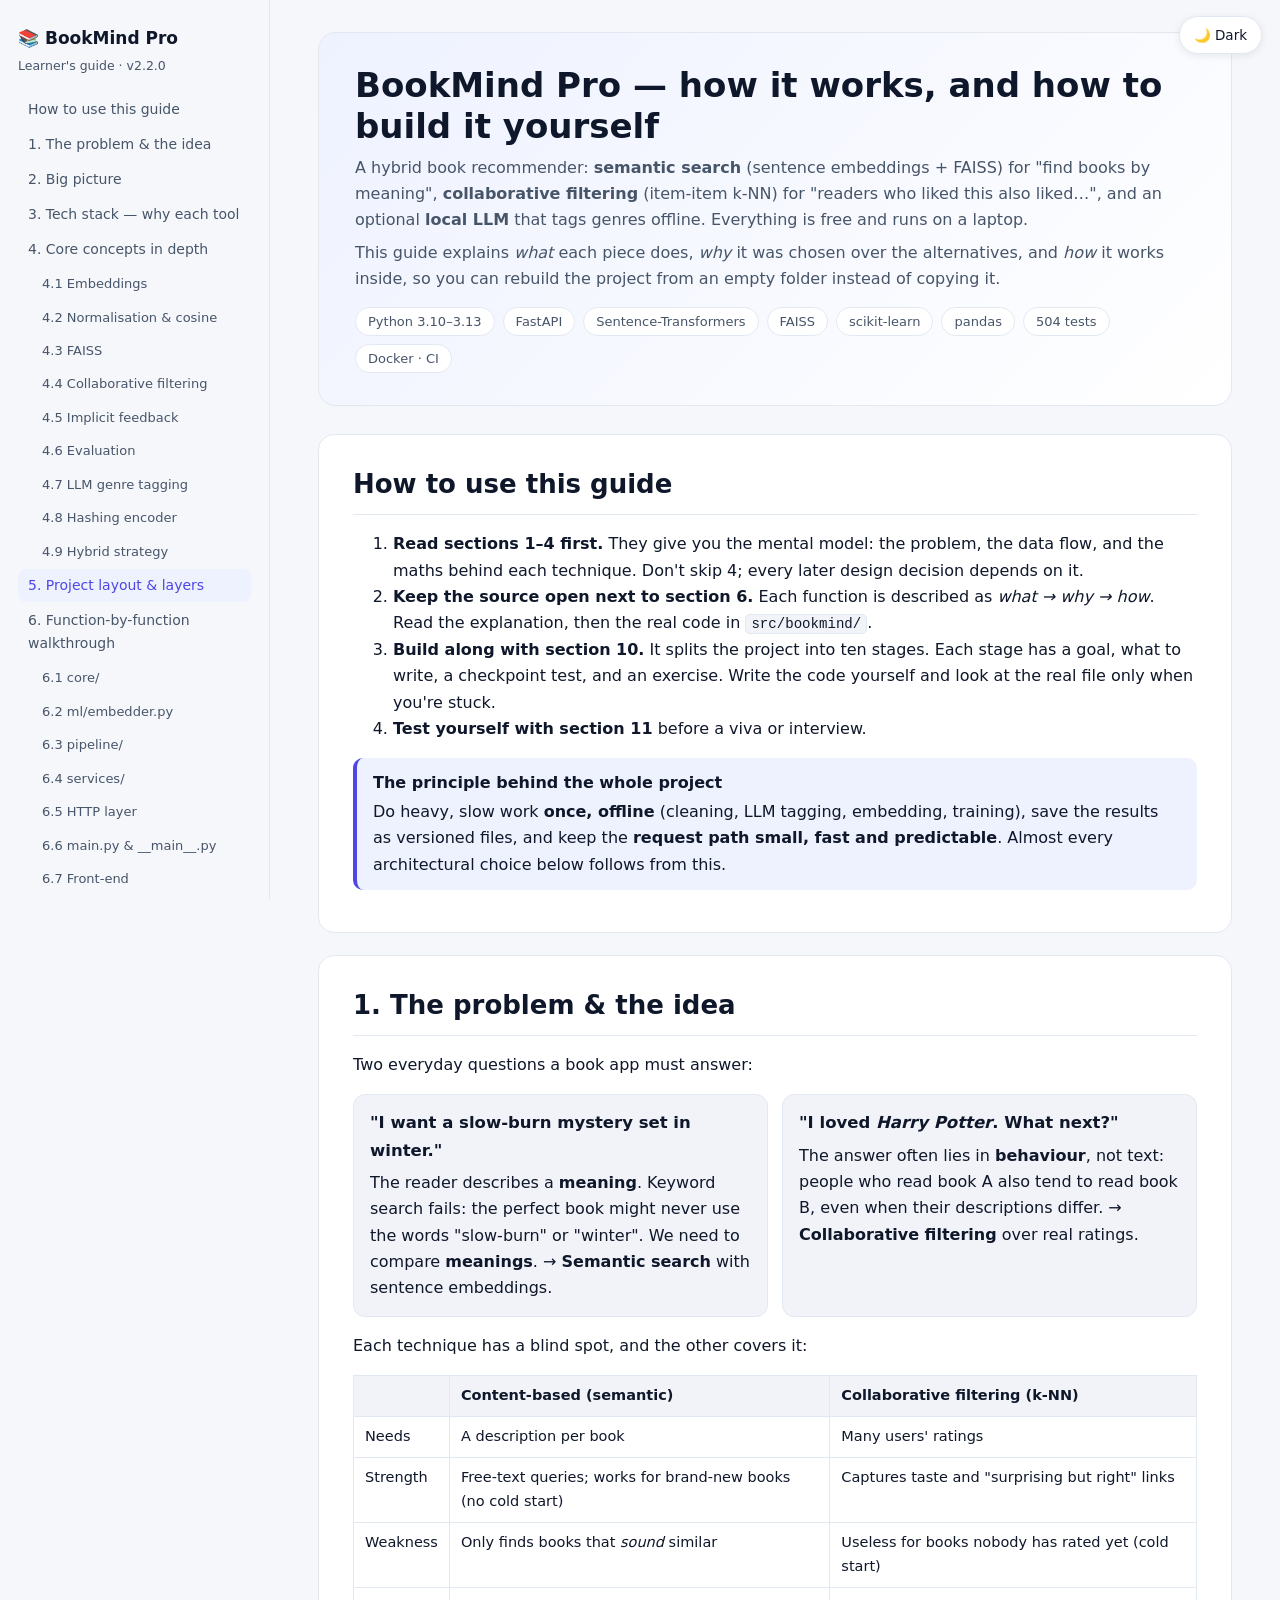
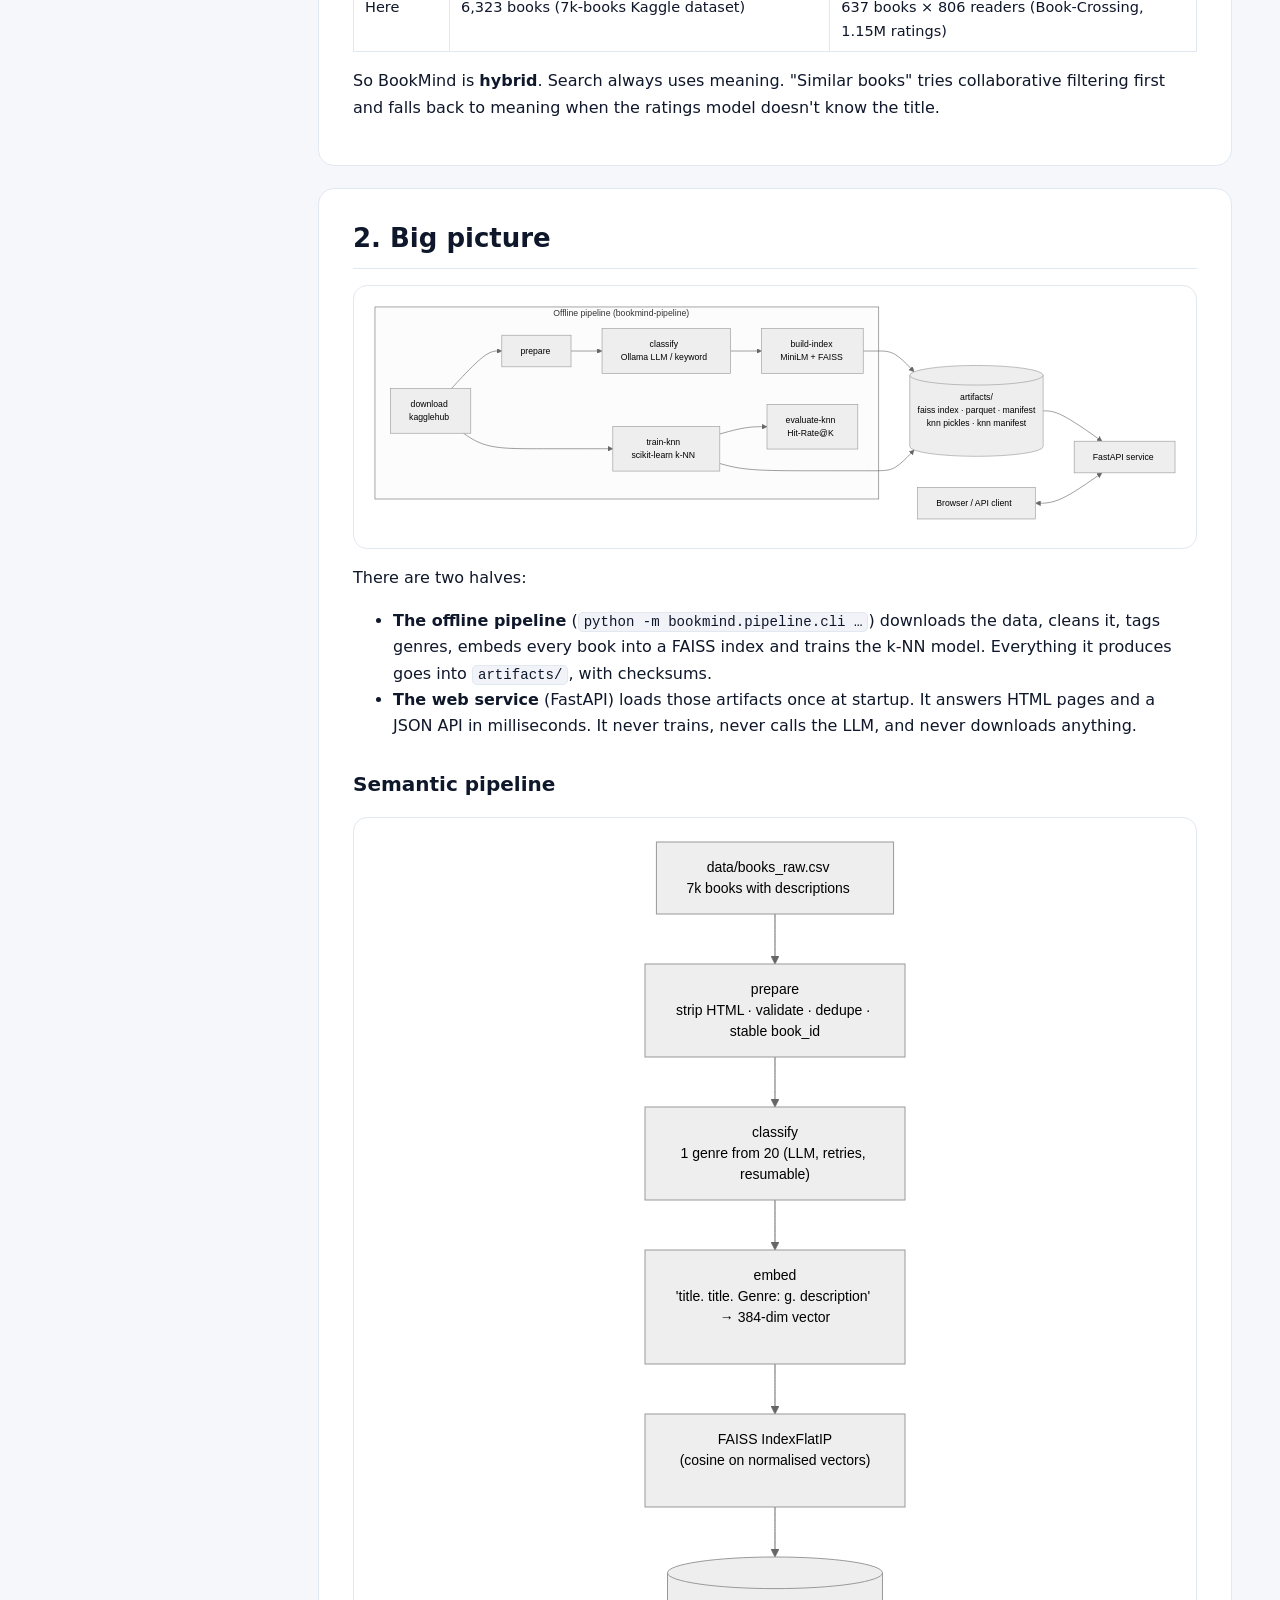
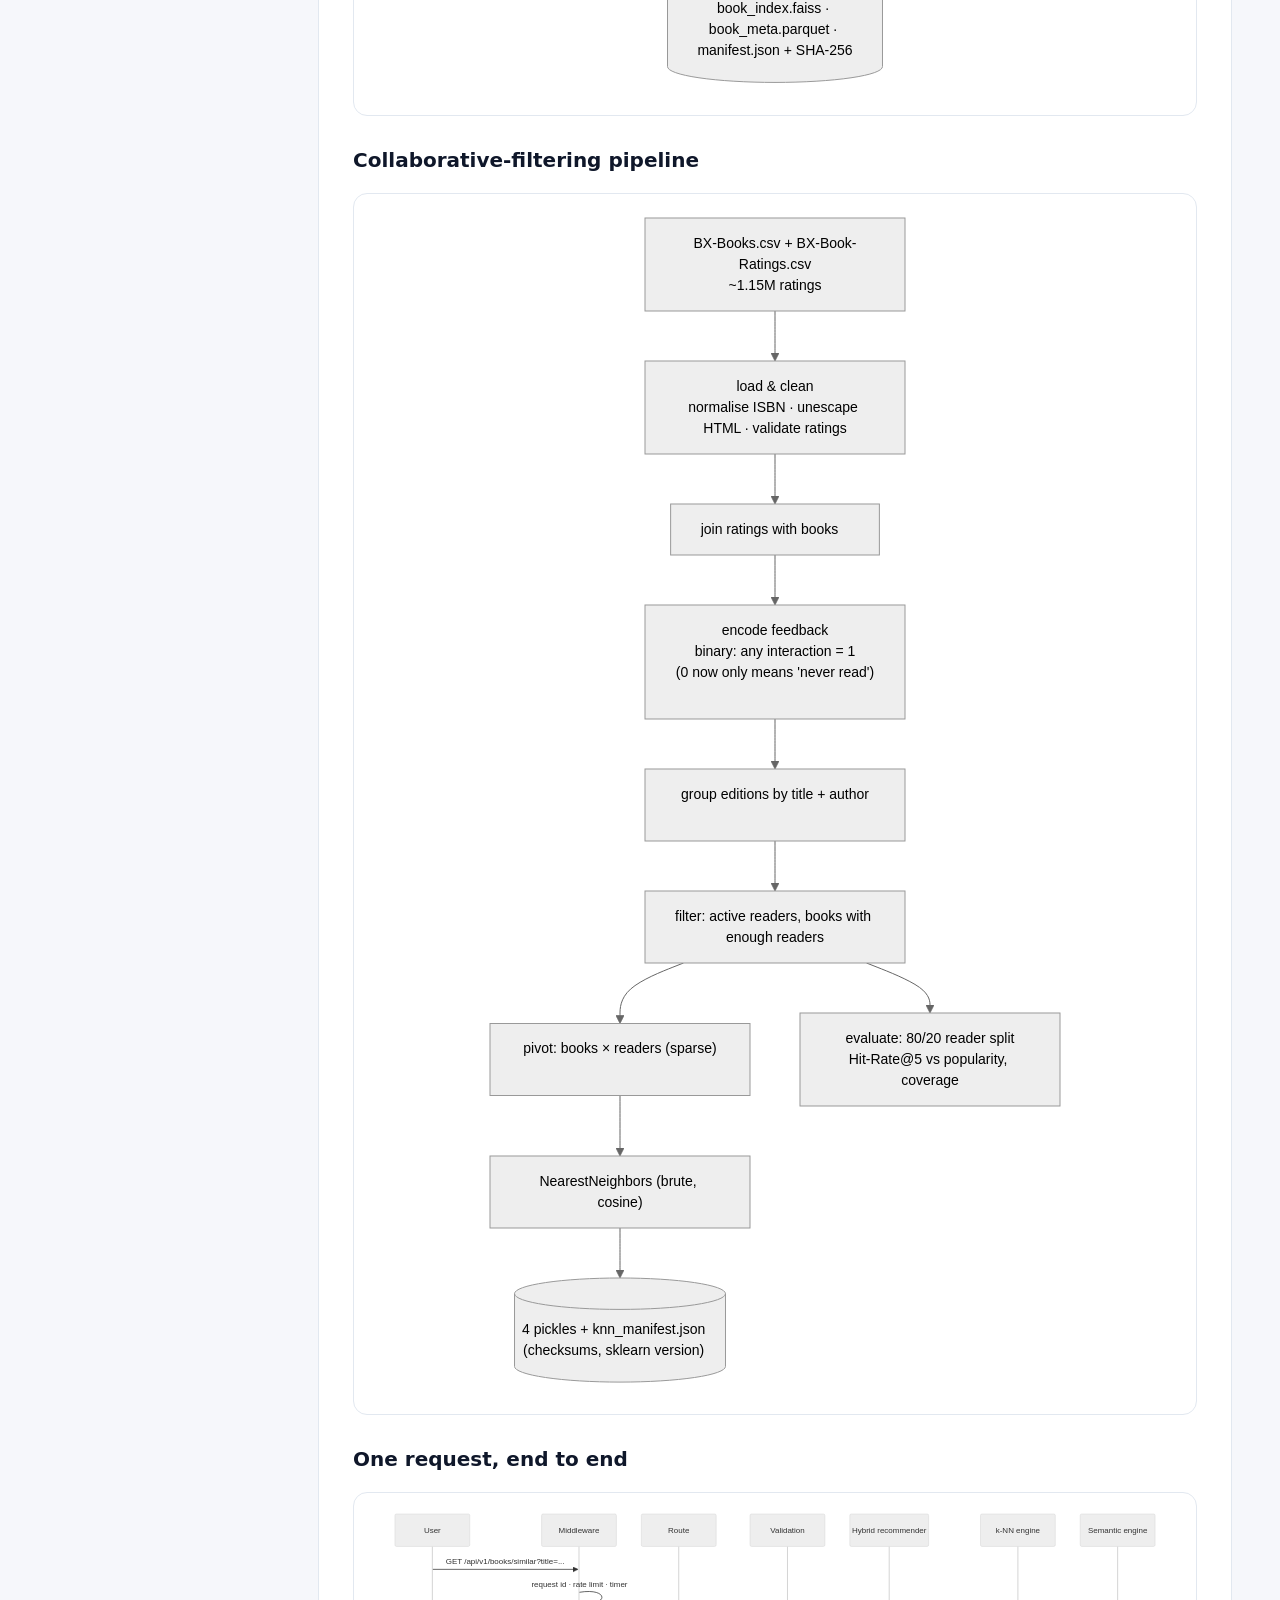
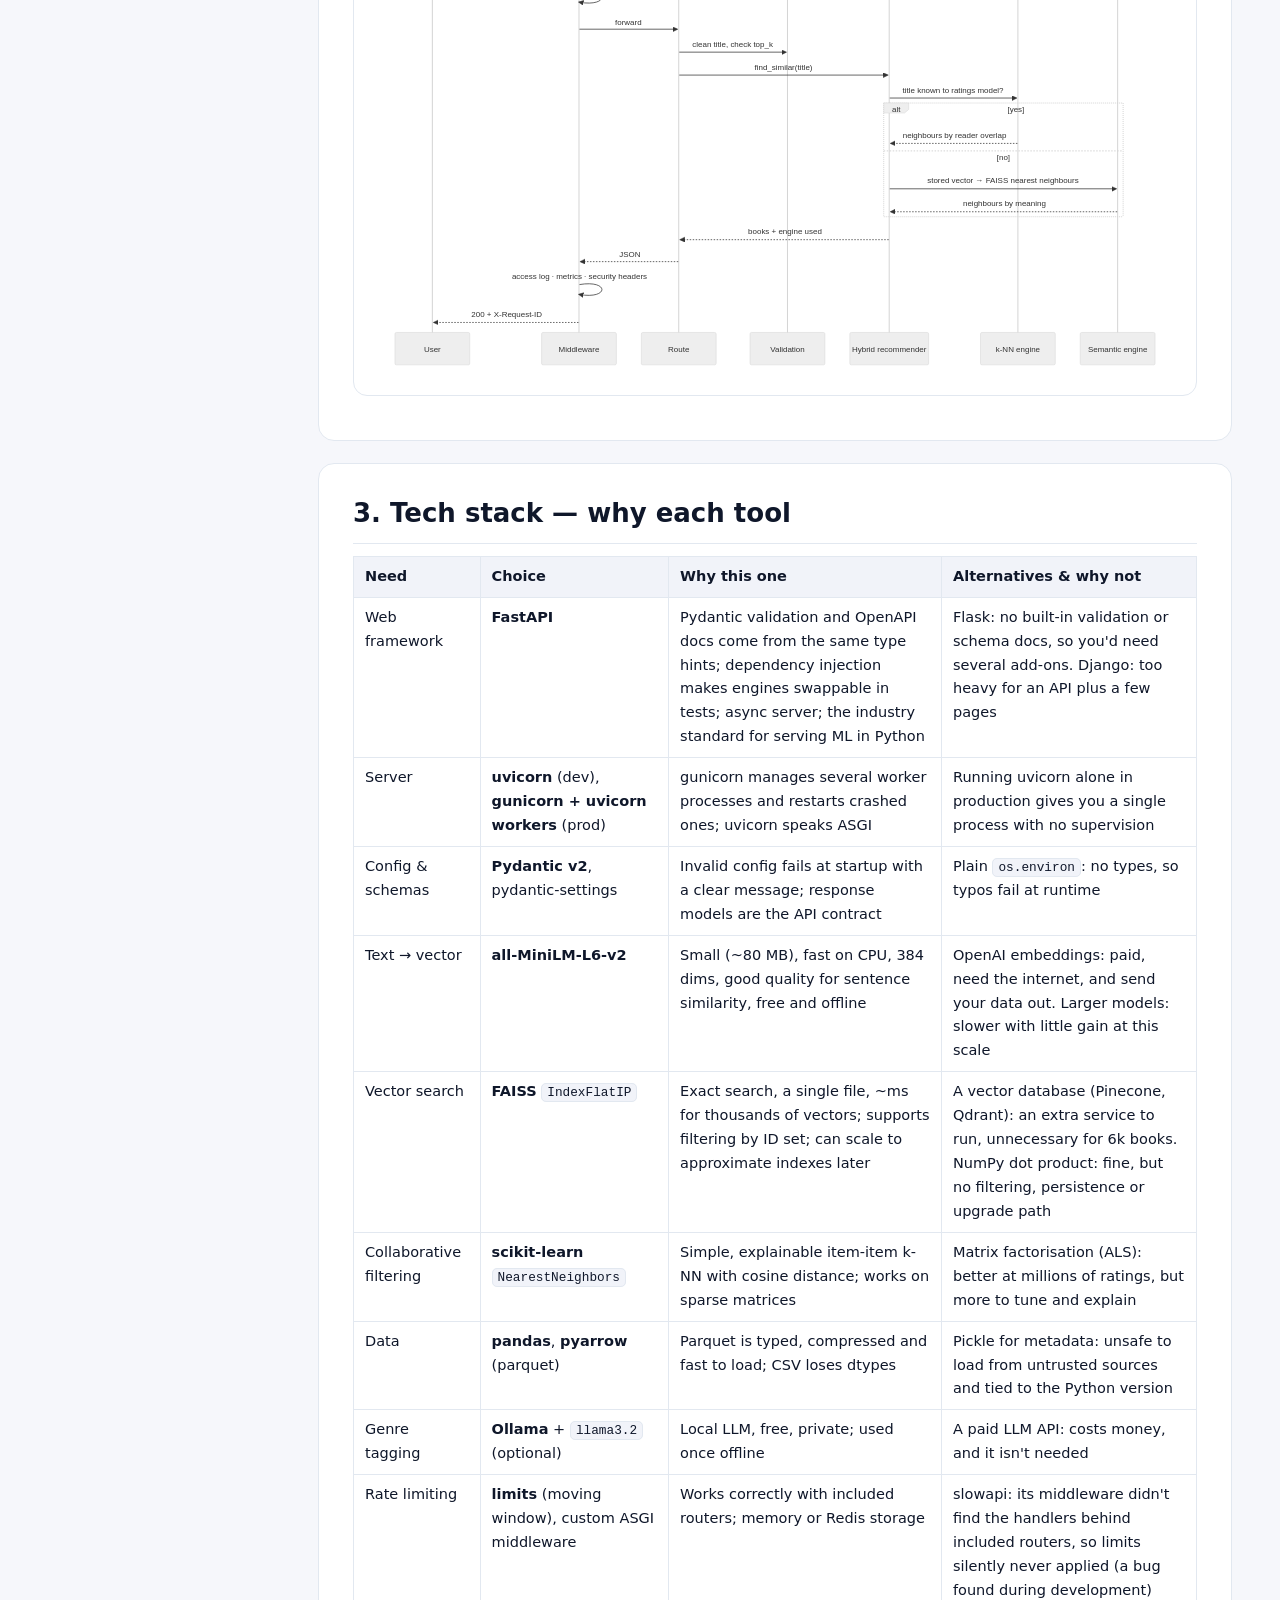
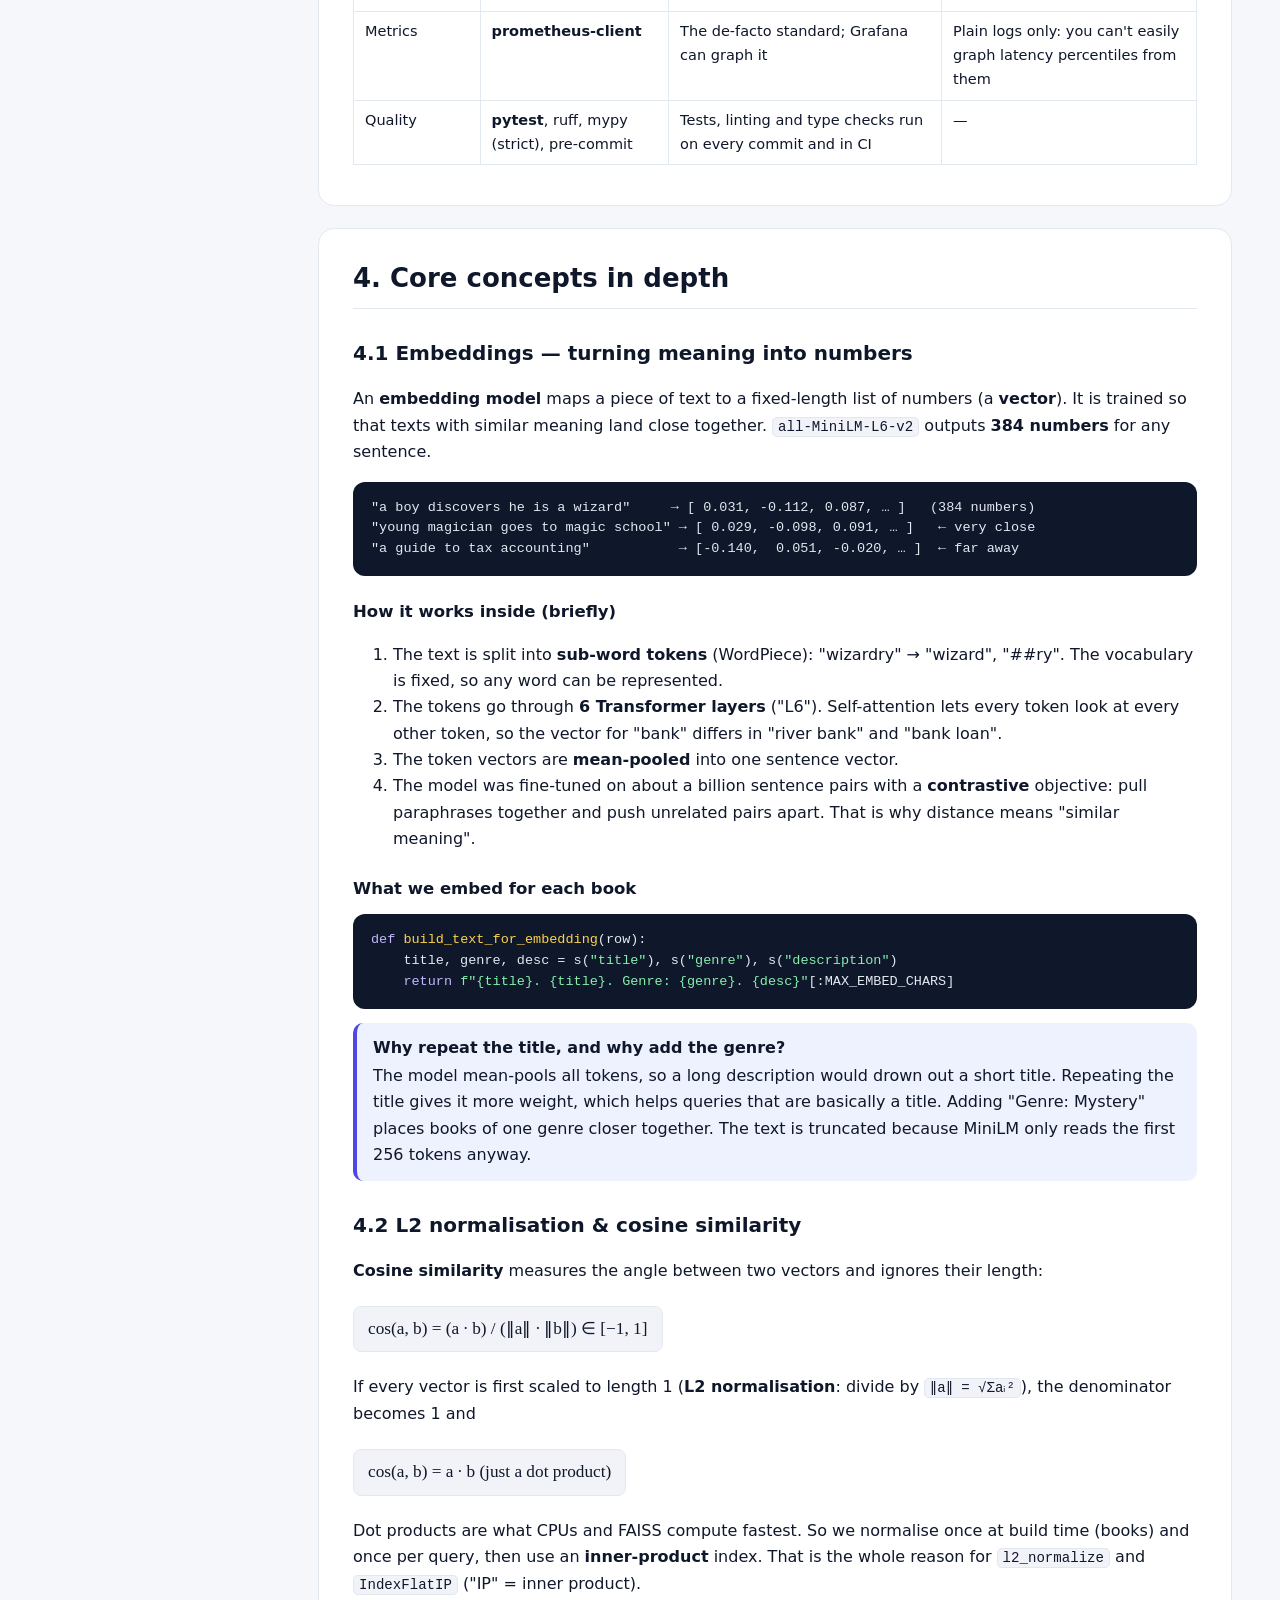
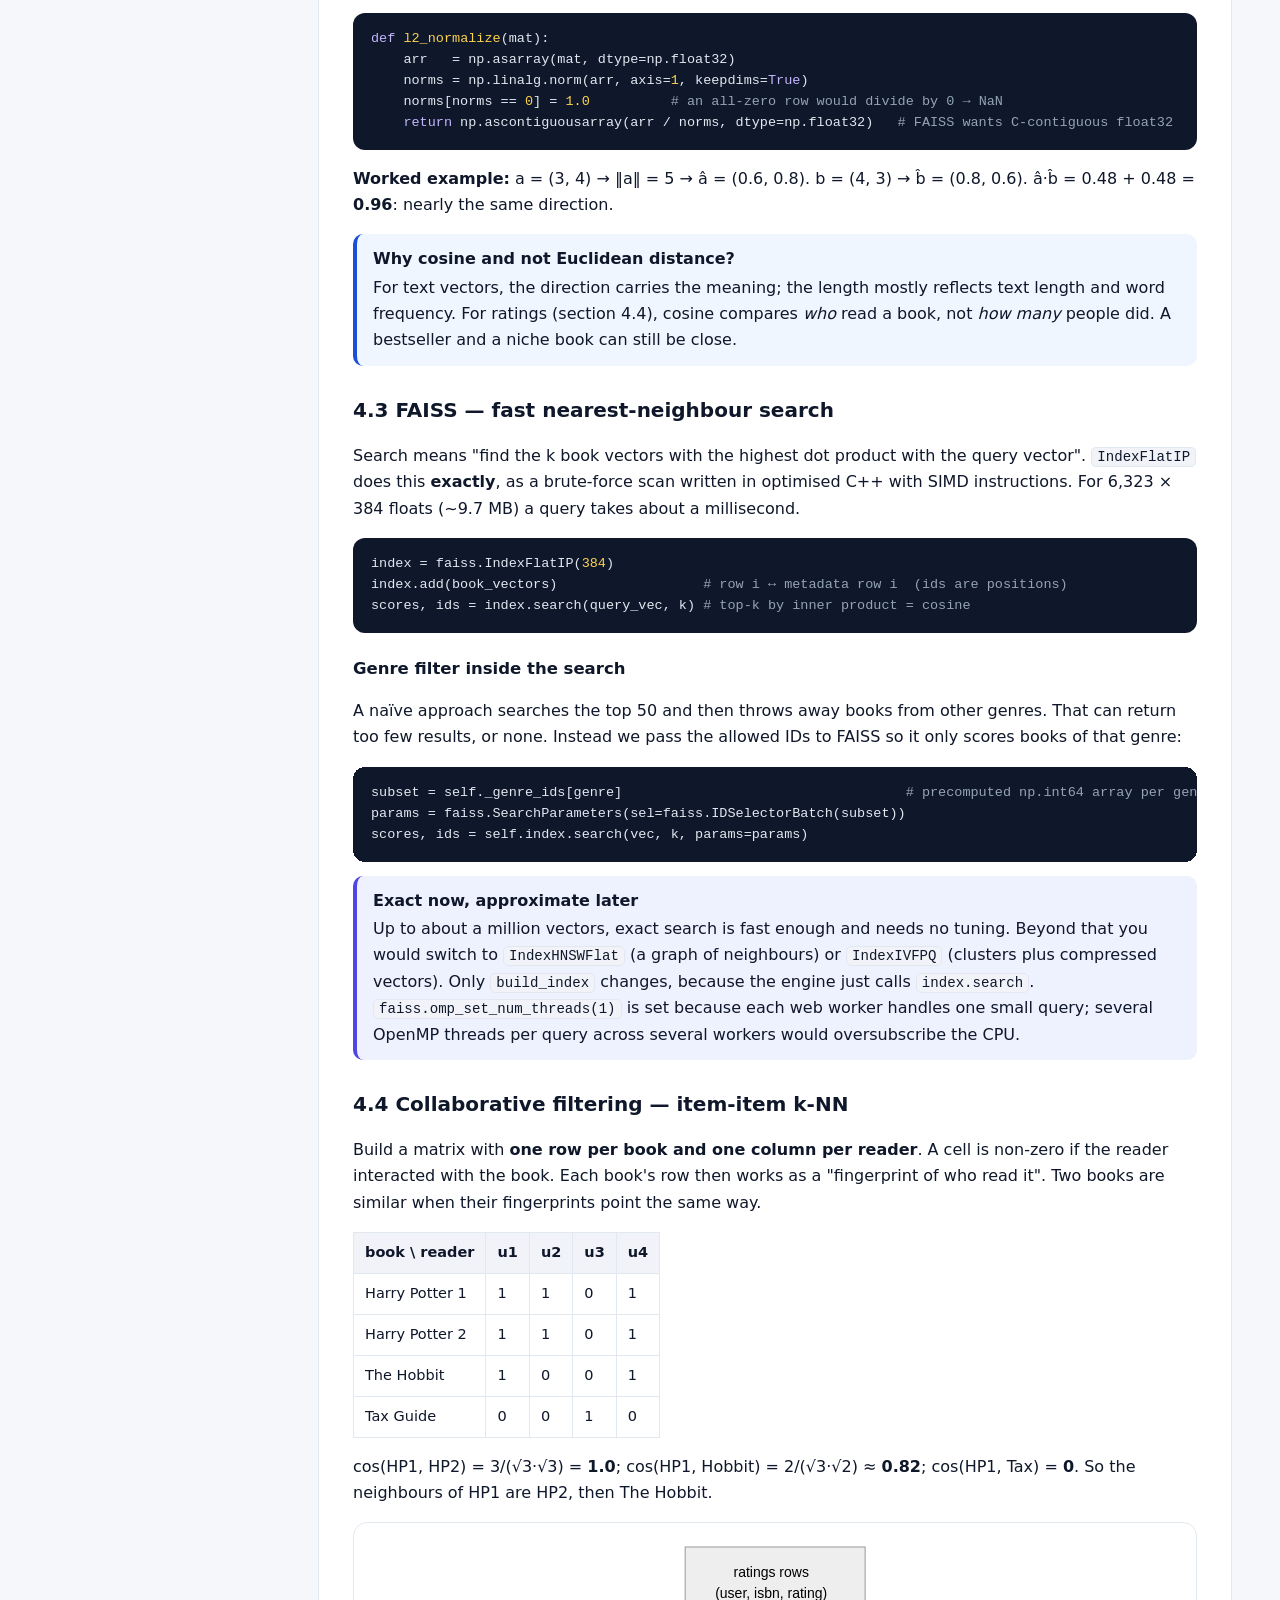
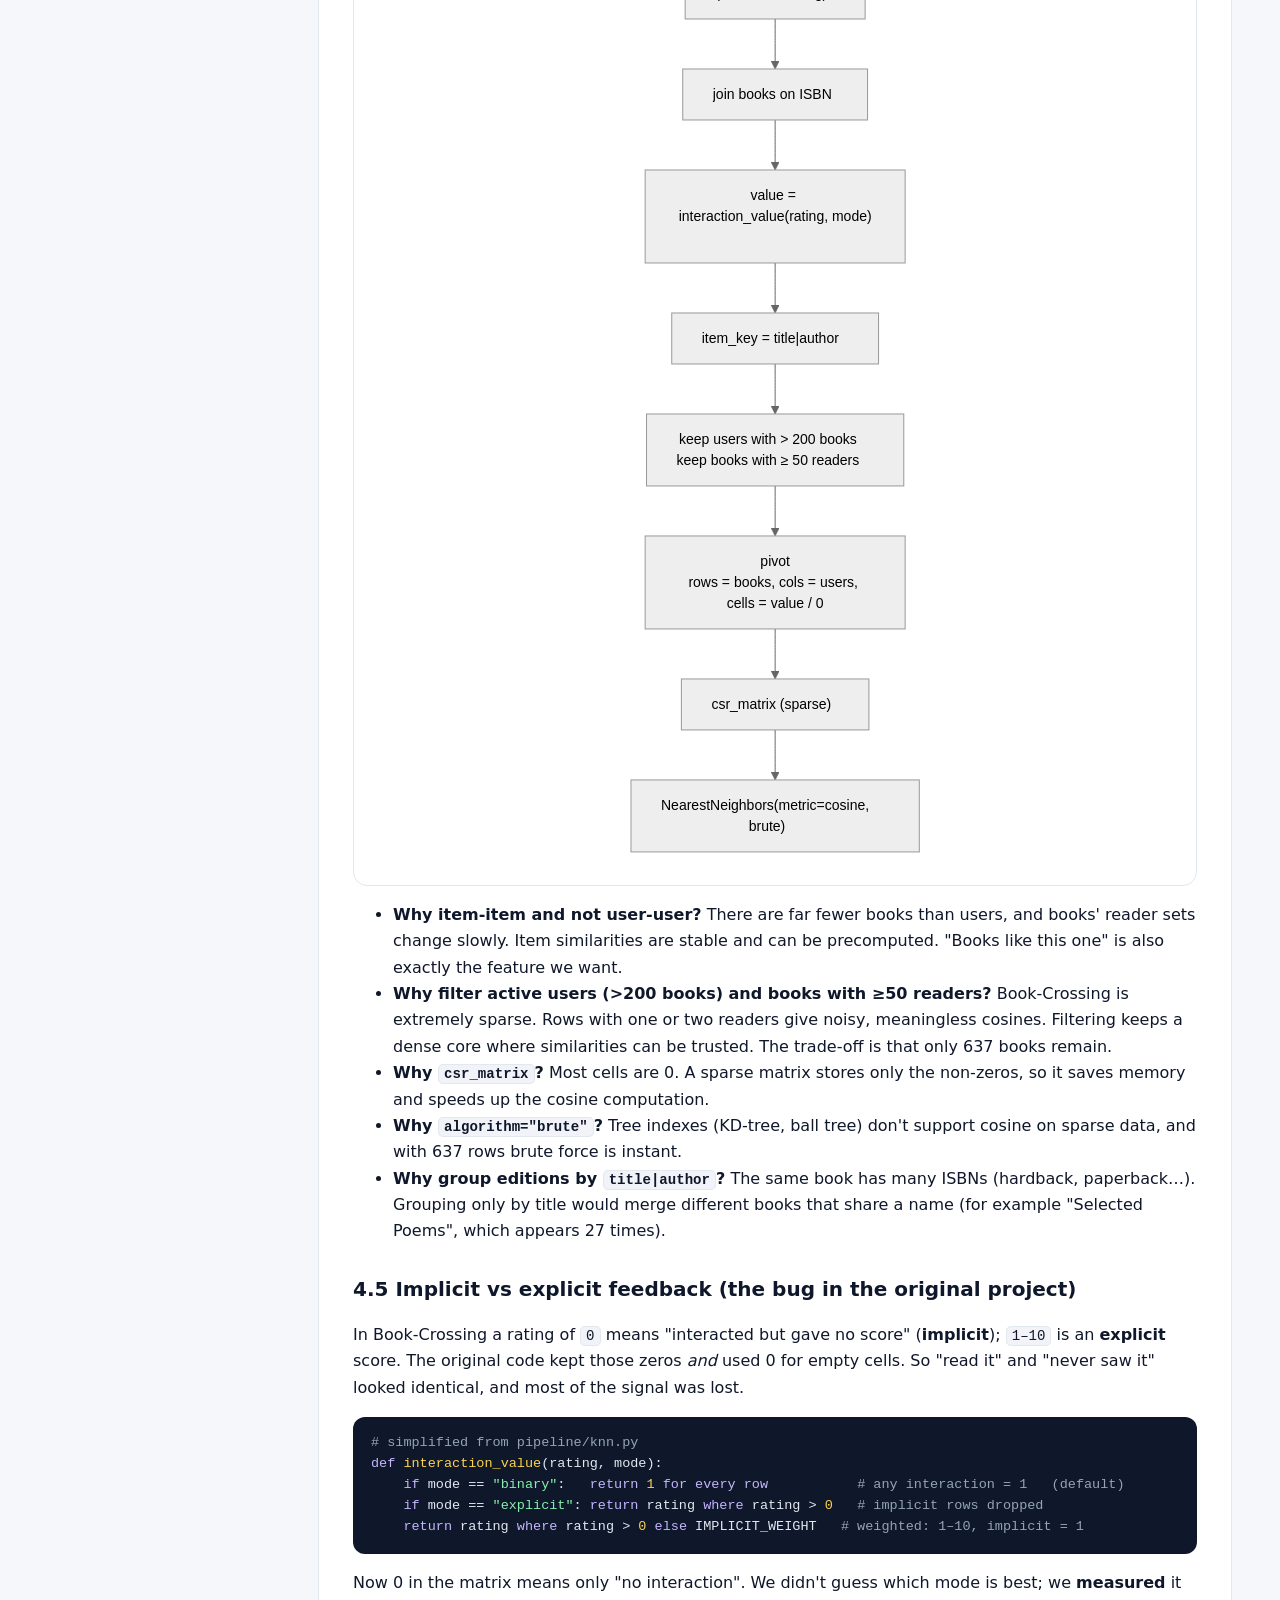
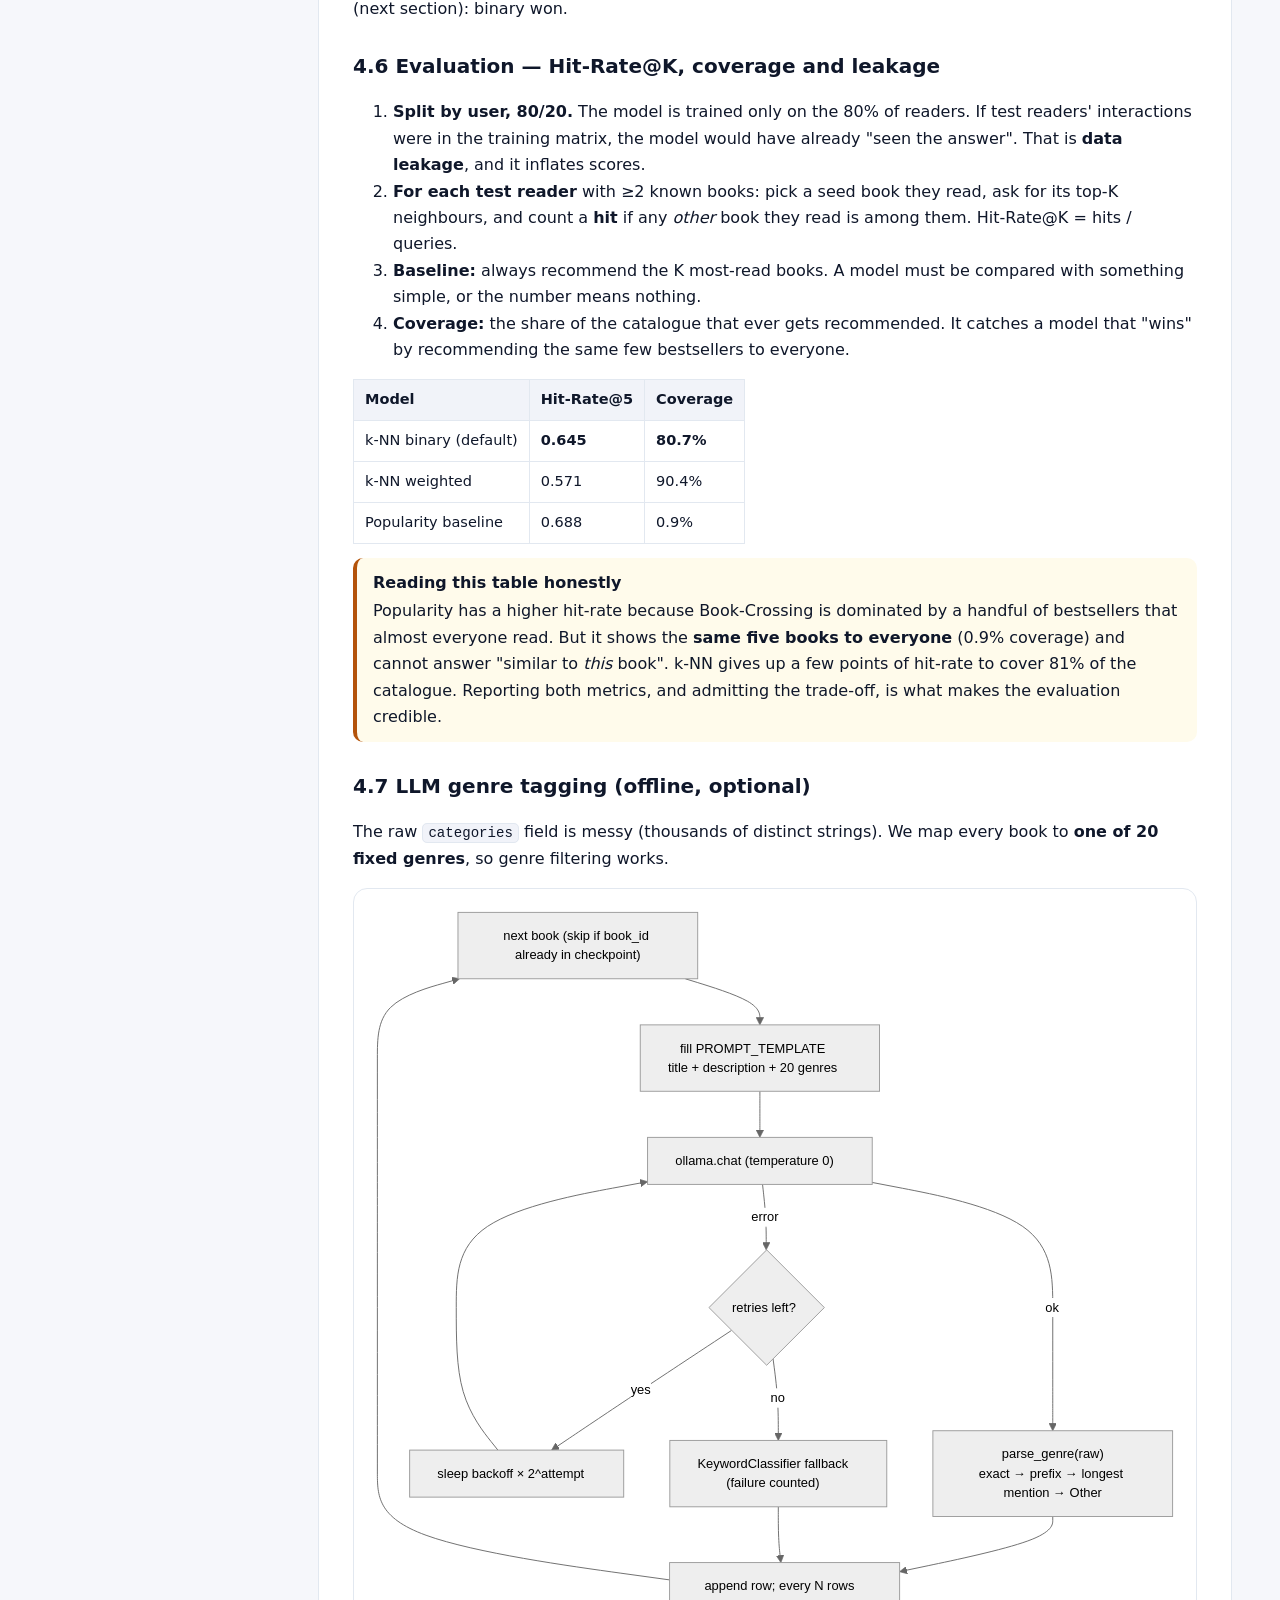
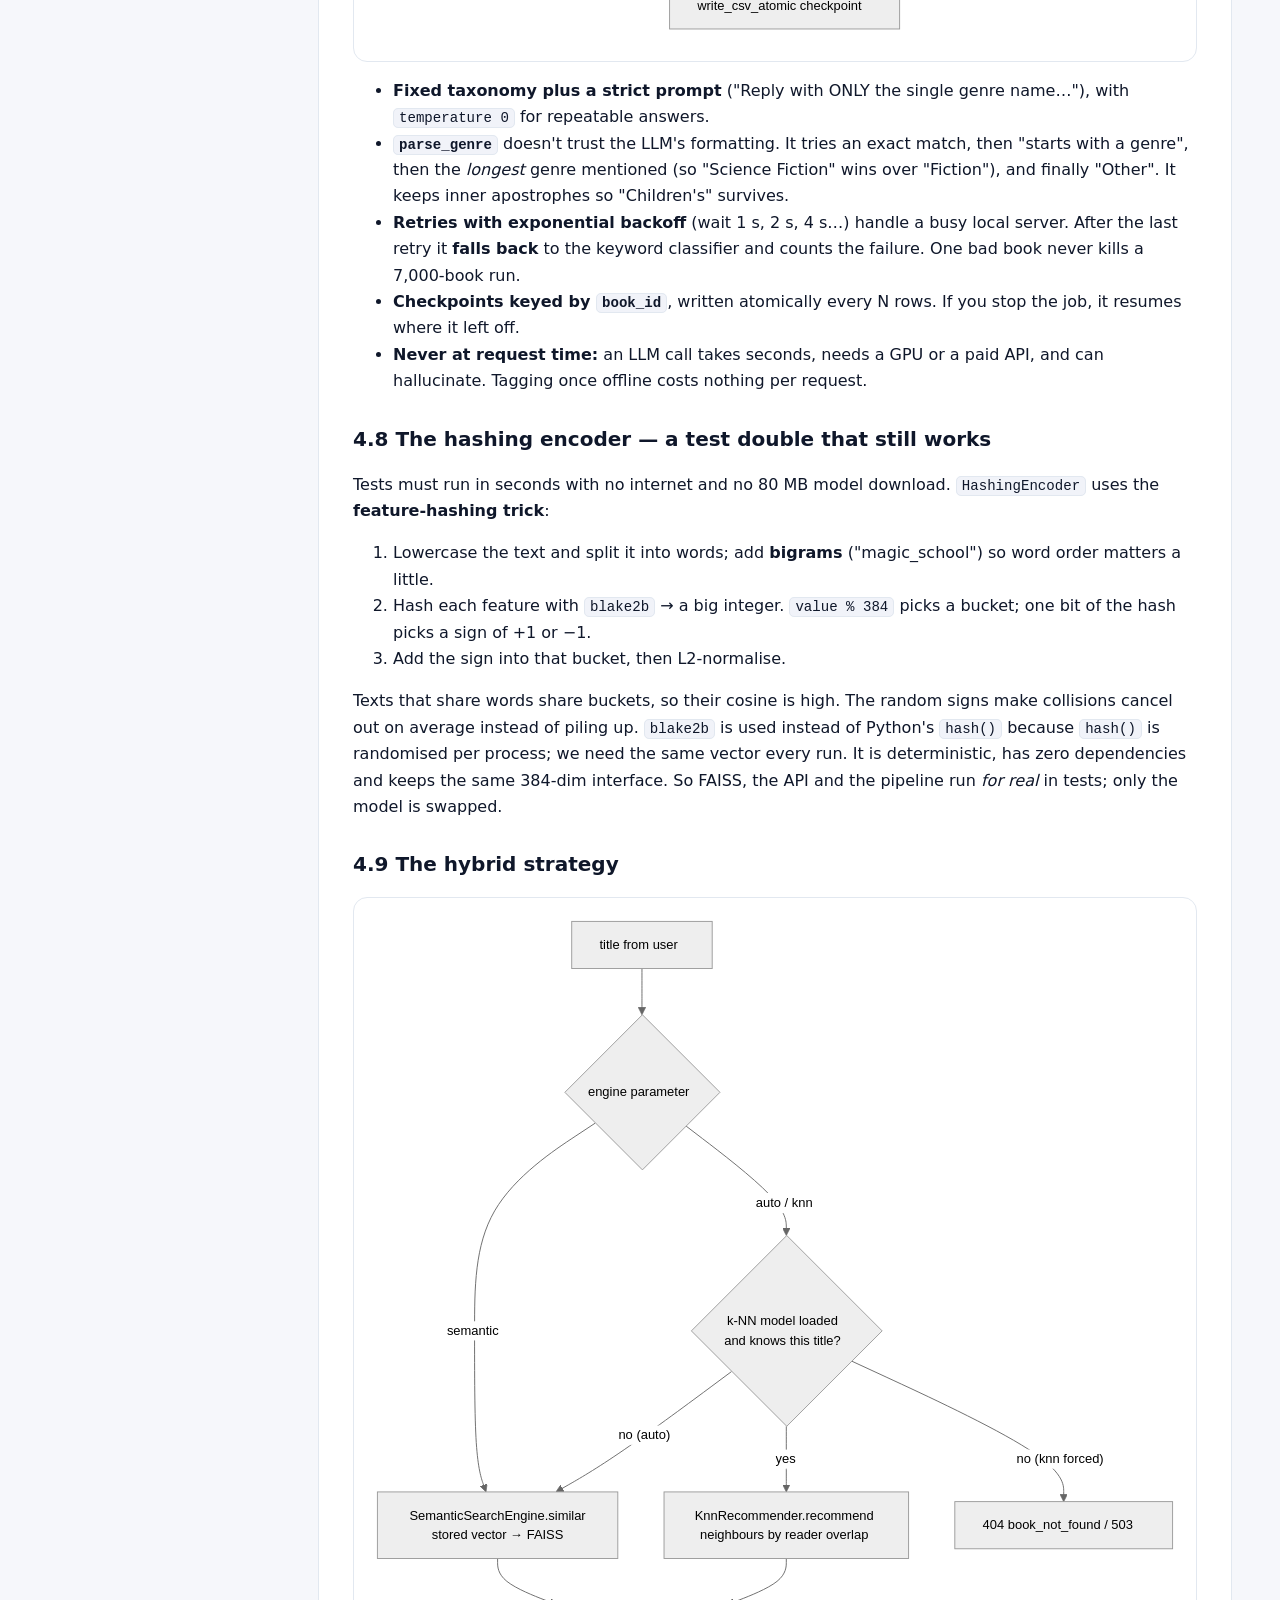
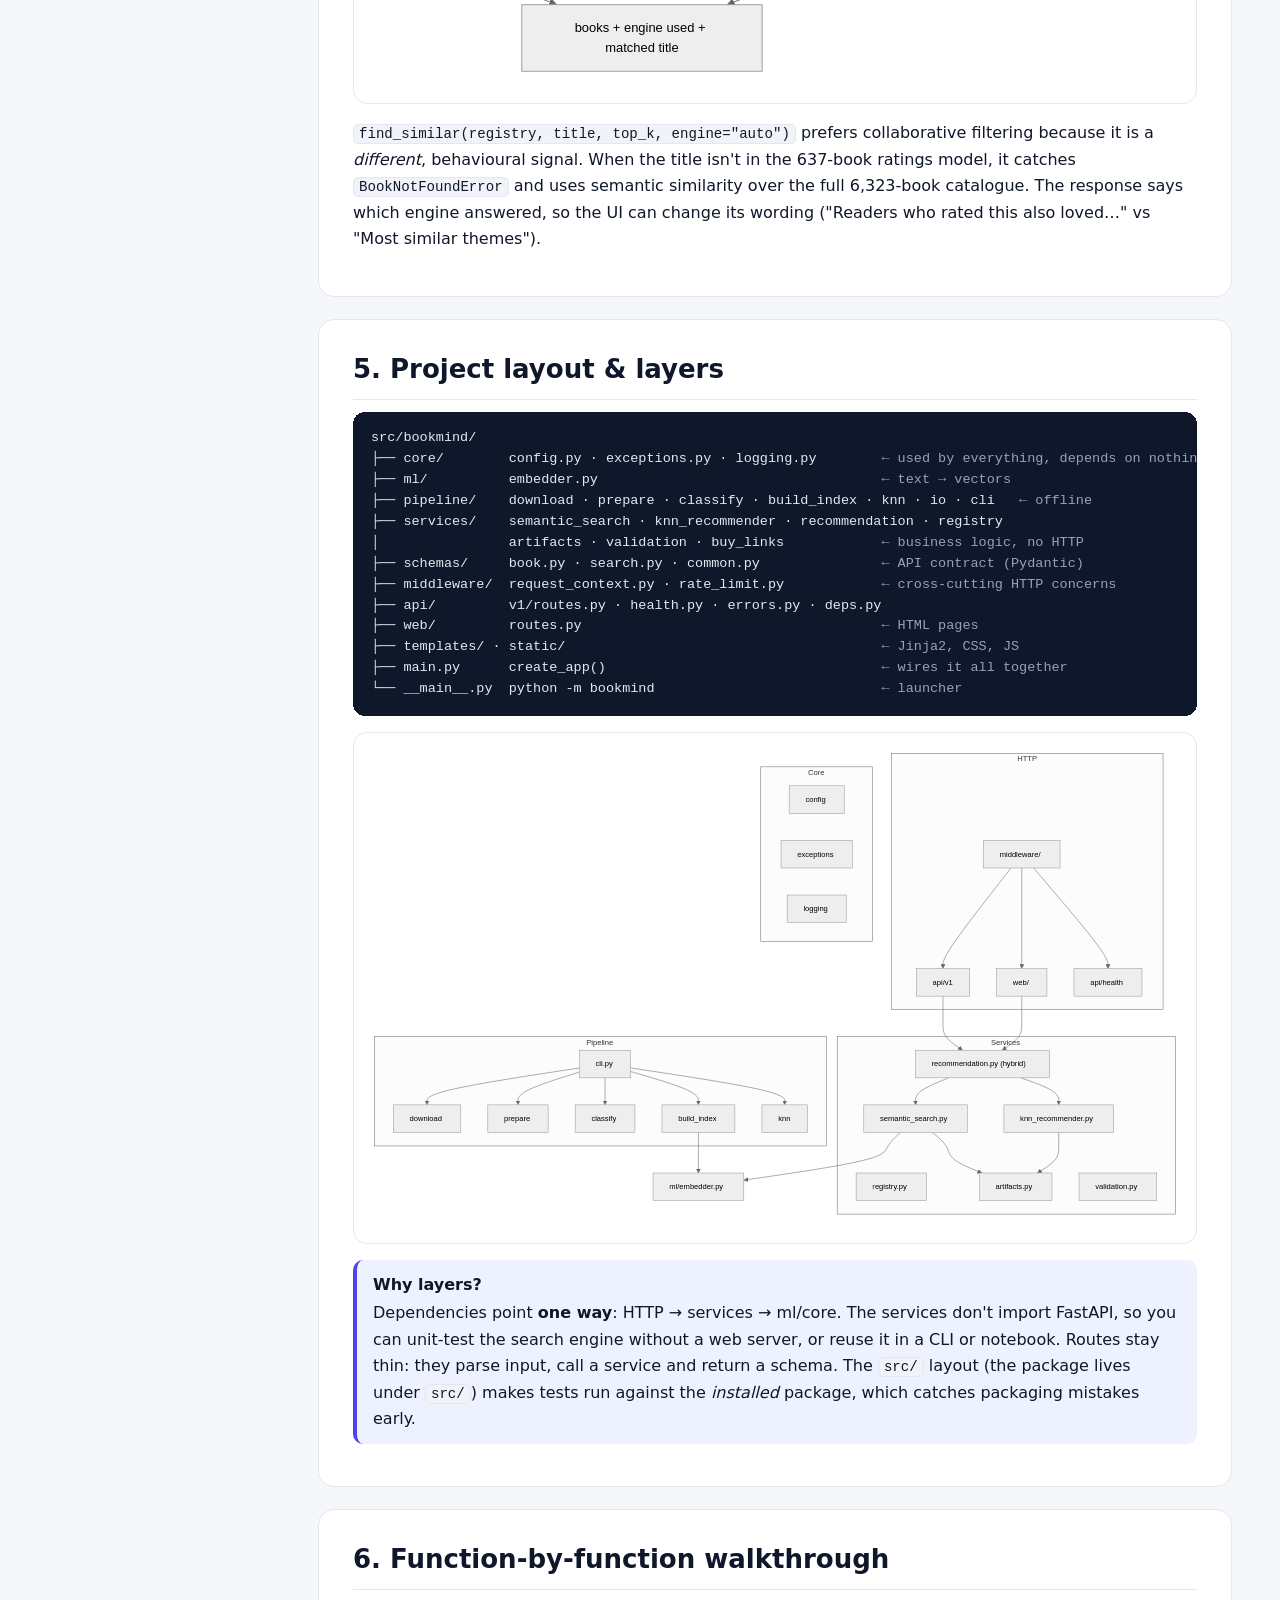
==== docs/EXPLAINER.html @ 4aec8cc6 "BookMind Pro: hybrid book recommender" ====
<!DOCTYPE html>
<html lang="en">
<head>
<meta charset="UTF-8">
<meta name="viewport" content="width=device-width, initial-scale=1">
<meta name="color-scheme" content="light dark">
<title>BookMind Pro Explainer</title>
<style>
:root{
  --bg:#f6f7fb;--surface:#ffffff;--surface-2:#f1f3f9;--text:#0f172a;--muted:#475569;--border:#e2e8f0;
  --accent:#4f46e5;--accent-soft:#eef2ff;--code-bg:#0f172a;--code-text:#e2e8f0;
  --ok:#047857;--ok-soft:#ecfdf5;--warn:#b45309;--warn-soft:#fffbeb;--info:#1d4ed8;--info-soft:#eff6ff;
  --fig-bg:#ffffff;
}
@media (prefers-color-scheme: dark){:root:not([data-theme="light"]){
  --bg:#0b1020;--surface:#121a2e;--surface-2:#18213a;--text:#e5e7eb;--muted:#9aa4b8;--border:#26314d;
  --accent:#818cf8;--accent-soft:#1e2350;--code-bg:#070b16;--code-text:#e2e8f0;
  --ok:#34d399;--ok-soft:#0d2a22;--warn:#fbbf24;--warn-soft:#2b2210;--info:#93c5fd;--info-soft:#132241;
  --fig-bg:#f8fafc;
}}
:root[data-theme="dark"]{
  --bg:#0b1020;--surface:#121a2e;--surface-2:#18213a;--text:#e5e7eb;--muted:#9aa4b8;--border:#26314d;
  --accent:#818cf8;--accent-soft:#1e2350;--code-bg:#070b16;--code-text:#e2e8f0;
  --ok:#34d399;--ok-soft:#0d2a22;--warn:#fbbf24;--warn-soft:#2b2210;--info:#93c5fd;--info-soft:#132241;
  --fig-bg:#f8fafc;
}
*{box-sizing:border-box}
html{scroll-behavior:smooth;scroll-padding-top:16px}
body{margin:0;background:var(--bg);color:var(--text);font:16px/1.65 Inter,"Segoe UI",system-ui,-apple-system,Arial,sans-serif}
a{color:var(--accent)}
.layout{display:grid;grid-template-columns:270px minmax(0,1fr);max-width:1320px;margin:0 auto}
nav.toc{position:sticky;top:0;height:100vh;overflow:auto;padding:24px 18px;border-right:1px solid var(--border);font-size:14px}
nav.toc .brand{font-weight:800;font-size:17px;margin-bottom:4px}
nav.toc .sub{color:var(--muted);font-size:12.5px;margin-bottom:16px}
nav.toc ol{list-style:none;padding:0;margin:0;counter-reset:t}
nav.toc li{margin:2px 0}
nav.toc a{display:block;padding:5px 10px;border-radius:8px;color:var(--muted);text-decoration:none}
nav.toc a:hover,nav.toc a.active{background:var(--accent-soft);color:var(--accent)}
nav.toc ol ol a{padding-left:24px;font-size:13px}
main{padding:32px 48px 80px;min-width:0}
.hero{background:linear-gradient(135deg,var(--accent-soft),var(--surface));border:1px solid var(--border);border-radius:18px;padding:32px 36px;margin-bottom:28px}
.hero h1{margin:0 0 8px;font-size:34px;line-height:1.2}
.hero p{margin:6px 0;color:var(--muted);max-width:820px}
.pills{display:flex;flex-wrap:wrap;gap:8px;margin-top:14px}
.pill{background:var(--surface);border:1px solid var(--border);border-radius:999px;padding:3px 12px;font-size:13px;color:var(--muted)}
section{background:var(--surface);border:1px solid var(--border);border-radius:16px;padding:28px 34px;margin:22px 0}
h2{font-size:26px;margin:0 0 12px;padding-bottom:8px;border-bottom:1px solid var(--border)}
h3{font-size:20px;margin:28px 0 8px}
h4{font-size:16.5px;margin:22px 0 6px}
p,li{max-width:900px}
code{font-family:"JetBrains Mono",Consolas,"Courier New",monospace;font-size:.88em;background:var(--surface-2);border:1px solid var(--border);border-radius:5px;padding:1px 5px}
pre{background:var(--code-bg);color:var(--code-text);border-radius:12px;padding:16px 18px;overflow:auto;font-size:13.5px;line-height:1.55;margin:12px 0}
pre code{background:none;border:0;padding:0;color:inherit;font-size:inherit}
.c{color:#94a3b8}.k{color:#c4b5fd}.s{color:#86efac}.n{color:#fcd34d}
table{border-collapse:collapse;width:100%;margin:12px 0;font-size:14.5px;display:block;overflow-x:auto}
th,td{border:1px solid var(--border);padding:8px 11px;text-align:left;vertical-align:top}
th{background:var(--surface-2);font-weight:650}
td code{white-space:nowrap}
.callout{border-left:4px solid var(--info);background:var(--info-soft);border-radius:10px;padding:12px 16px;margin:14px 0}
.callout.why{border-color:var(--accent);background:var(--accent-soft)}
.callout.warn{border-color:var(--warn);background:var(--warn-soft)}
.callout.ok{border-color:var(--ok);background:var(--ok-soft)}
.callout b.t{display:block;margin-bottom:2px}
figure{margin:16px 0;background:var(--fig-bg);border:1px solid var(--border);border-radius:14px;padding:16px;overflow-x:auto;text-align:center}
figure svg{max-width:100%;height:auto}
figcaption{color:#475569;font-size:13.5px;margin-top:8px}
.grid2{display:grid;grid-template-columns:repeat(auto-fit,minmax(280px,1fr));gap:14px}
.card{border:1px solid var(--border);border-radius:12px;padding:14px 16px;background:var(--surface-2)}
.card h4{margin-top:0}
.fn{border:1px solid var(--border);border-radius:12px;margin:12px 0;overflow:hidden}
.fn > .head{background:var(--surface-2);padding:9px 14px;font-family:Consolas,monospace;font-size:14px;font-weight:600;border-bottom:1px solid var(--border)}
.fn > .body{padding:10px 16px}
.fn > .body p{margin:6px 0}
.lbl{display:inline-block;font-size:11.5px;font-weight:700;text-transform:uppercase;letter-spacing:.04em;color:var(--accent);margin-right:6px}
details{border:1px solid var(--border);border-radius:10px;padding:10px 14px;margin:8px 0;background:var(--surface-2)}
summary{cursor:pointer;font-weight:600}
.stage{border:1px solid var(--border);border-radius:14px;padding:16px 20px;margin:14px 0;background:var(--surface-2)}
.stage h4{margin:0 0 6px}
.step-num{display:inline-grid;place-items:center;width:28px;height:28px;border-radius:50%;background:var(--accent);color:#fff;font-size:14px;font-weight:700;margin-right:8px}
.math{font-family:Cambria,"Times New Roman",serif;font-size:1.08em;background:var(--surface-2);border:1px solid var(--border);padding:8px 14px;border-radius:8px;display:inline-block;margin:6px 0}
#themeBtn{position:fixed;right:18px;top:16px;z-index:5;border:1px solid var(--border);background:var(--surface);color:var(--text);border-radius:999px;padding:7px 14px;font:inherit;font-size:13.5px;cursor:pointer;box-shadow:0 2px 8px rgba(0,0,0,.08)}
.menu-btn{display:none}
@media (max-width:960px){
  .layout{grid-template-columns:1fr}
  nav.toc{position:static;height:auto;border-right:0;border-bottom:1px solid var(--border);display:none}
  nav.toc.open{display:block}
  .menu-btn{display:inline-block;position:fixed;left:16px;top:16px;z-index:5;border:1px solid var(--border);background:var(--surface);color:var(--text);border-radius:999px;padding:7px 14px;font:inherit;font-size:13.5px}
  main{padding:64px 16px 60px}
  section{padding:20px 18px}
  .hero{padding:22px 20px}
  .hero h1{font-size:26px}
}
@media print{nav.toc,#themeBtn,.menu-btn{display:none}.layout{display:block}section{break-inside:avoid-page}}
</style>
</head>
<body>
<button id="themeBtn" type="button" aria-label="Toggle dark mode">🌙 Dark</button>
<button class="menu-btn" id="menuBtn" type="button">☰ Contents</button>
<div class="layout">
<nav class="toc" id="toc" aria-label="Contents">
  <div class="brand">📚 BookMind Pro</div>
  <div class="sub">Learner's guide · v2.2.0</div>
  <ol>
    <li><a href="#how">How to use this guide</a></li>
    <li><a href="#problem">1. The problem &amp; the idea</a></li>
    <li><a href="#big">2. Big picture</a></li>
    <li><a href="#stack">3. Tech stack — why each tool</a></li>
    <li><a href="#concepts">4. Core concepts in depth</a>
      <ol>
        <li><a href="#c-emb">4.1 Embeddings</a></li>
        <li><a href="#c-cos">4.2 Normalisation &amp; cosine</a></li>
        <li><a href="#c-faiss">4.3 FAISS</a></li>
        <li><a href="#c-cf">4.4 Collaborative filtering</a></li>
        <li><a href="#c-implicit">4.5 Implicit feedback</a></li>
        <li><a href="#c-eval">4.6 Evaluation</a></li>
        <li><a href="#c-llm">4.7 LLM genre tagging</a></li>
        <li><a href="#c-hash">4.8 Hashing encoder</a></li>
        <li><a href="#c-hybrid">4.9 Hybrid strategy</a></li>
      </ol></li>
    <li><a href="#layout">5. Project layout &amp; layers</a></li>
    <li><a href="#modules">6. Function-by-function walkthrough</a>
      <ol>
        <li><a href="#m-core">6.1 core/</a></li>
        <li><a href="#m-ml">6.2 ml/embedder.py</a></li>
        <li><a href="#m-pipe">6.3 pipeline/</a></li>
        <li><a href="#m-svc">6.4 services/</a></li>
        <li><a href="#m-http">6.5 HTTP layer</a></li>
        <li><a href="#m-app">6.6 main.py &amp; __main__.py</a></li>
        <li><a href="#m-front">6.7 Front-end</a></li>
      </ol></li>
    <li><a href="#prod">7. Production practices</a></li>
    <li><a href="#tests">8. Testing strategy</a></li>
    <li><a href="#deploy">9. Deployment &amp; CI</a></li>
    <li><a href="#rebuild">10. Rebuild from scratch</a></li>
    <li><a href="#quiz">11. Self-check quiz</a></li>
    <li><a href="#glossary">12. Glossary</a></li>
  </ol>
</nav>
<main>

<div class="hero">
  <h1>BookMind Pro — how it works, and how to build it yourself</h1>
  <p>A hybrid book recommender: <b>semantic search</b> (sentence embeddings + FAISS) for "find books by meaning",
  <b>collaborative filtering</b> (item-item k-NN) for "readers who liked this also liked…", and an optional
  <b>local LLM</b> that tags genres offline. Everything is free and runs on a laptop.</p>
  <p>This guide explains <i>what</i> each piece does, <i>why</i> it was chosen over the alternatives, and <i>how</i> it works
  inside, so you can rebuild the project from an empty folder instead of copying it.</p>
  <div class="pills"><span class="pill">Python 3.10–3.13</span><span class="pill">FastAPI</span><span class="pill">Sentence-Transformers</span><span class="pill">FAISS</span><span class="pill">scikit-learn</span><span class="pill">pandas</span><span class="pill">504 tests</span><span class="pill">Docker · CI</span></div>
</div>

<section id="how">
<h2>How to use this guide</h2>
<ol>
  <li><b>Read sections 1–4 first.</b> They give you the mental model: the problem, the data flow, and the maths behind each technique. Don't skip 4; every later design decision depends on it.</li>
  <li><b>Keep the source open next to section 6.</b> Each function is described as <i>what → why → how</i>. Read the explanation, then the real code in <code>src/bookmind/</code>.</li>
  <li><b>Build along with section 10.</b> It splits the project into ten stages. Each stage has a goal, what to write, a checkpoint test, and an exercise. Write the code yourself and look at the real file only when you're stuck.</li>
  <li><b>Test yourself with section 11</b> before a viva or interview.</li>
</ol>
<div class="callout why"><b class="t">The principle behind the whole project</b>
Do heavy, slow work <b>once, offline</b> (cleaning, LLM tagging, embedding, training), save the results as versioned files,
and keep the <b>request path small, fast and predictable</b>. Almost every architectural choice below follows from this.</div>
</section>

<section id="problem">
<h2>1. The problem &amp; the idea</h2>
<p>Two everyday questions a book app must answer:</p>
<div class="grid2">
  <div class="card"><h4>"I want a slow-burn mystery set in winter."</h4>
  The reader describes a <b>meaning</b>. Keyword search fails: the perfect book might never use the words "slow-burn" or "winter".
  We need to compare <b>meanings</b>. → <b>Semantic search</b> with sentence embeddings.</div>
  <div class="card"><h4>"I loved <i>Harry Potter</i>. What next?"</h4>
  The answer often lies in <b>behaviour</b>, not text: people who read book A also tend to read book B, even when their descriptions differ.
  → <b>Collaborative filtering</b> over real ratings.</div>
</div>
<p>Each technique has a blind spot, and the other covers it:</p>
<table>
<tr><th></th><th>Content-based (semantic)</th><th>Collaborative filtering (k-NN)</th></tr>
<tr><td>Needs</td><td>A description per book</td><td>Many users' ratings</td></tr>
<tr><td>Strength</td><td>Free-text queries; works for brand-new books (no cold start)</td><td>Captures taste and "surprising but right" links</td></tr>
<tr><td>Weakness</td><td>Only finds books that <i>sound</i> similar</td><td>Useless for books nobody has rated yet (cold start)</td></tr>
<tr><td>Here</td><td>6,323 books (7k-books Kaggle dataset)</td><td>637 books × 806 readers (Book-Crossing, 1.15M ratings)</td></tr>
</table>
<p>So BookMind is <b>hybrid</b>. Search always uses meaning. "Similar books" tries collaborative filtering first and falls back to meaning when the ratings model doesn't know the title.</p>
</section>

<section id="big">
<h2>2. Big picture</h2>
<figure><svg id="fig-big" width="100%" xmlns="http://www.w3.org/2000/svg" xmlns:xlink="http://www.w3.org/1999/xlink" class="flowchart" style="max-width: 1305.41px; background-color: transparent;" viewBox="0 0 1305.40625 357.7132568359375" role="graphics-document document" aria-roledescription="flowchart-v2"><style>#fig-big{font-family:Inter,Segoe UI,Arial,sans-serif;font-size:14px;fill:#000000;}@keyframes edge-animation-frame{from{stroke-dashoffset:0;}}@keyframes dash{to{stroke-dashoffset:0;}}#fig-big .edge-animation-slow{stroke-dasharray:9,5!important;stroke-dashoffset:900;animation:dash 50s linear infinite;stroke-linecap:round;}#fig-big .edge-animation-fast{stroke-dasharray:9,5!important;stroke-dashoffset:900;animation:dash 20s linear infinite;stroke-linecap:round;}#fig-big .error-icon{fill:#552222;}#fig-big .error-text{fill:#552222;stroke:#552222;}#fig-big .edge-thickness-normal{stroke-width:1px;}#fig-big .edge-thickness-thick{stroke-width:3.5px;}#fig-big .edge-pattern-solid{stroke-dasharray:0;}#fig-big .edge-thickness-invisible{stroke-width:0;fill:none;}#fig-big .edge-pattern-dashed{stroke-dasharray:3;}#fig-big .edge-pattern-dotted{stroke-dasharray:2;}#fig-big .marker{fill:#666;stroke:#666;}#fig-big .marker.cross{stroke:#666;}#fig-big svg{font-family:Inter,Segoe UI,Arial,sans-serif;font-size:14px;}#fig-big p{margin:0;}#fig-big .label{font-family:Inter,Segoe UI,Arial,sans-serif;color:#000000;}#fig-big .cluster-label text{fill:#333;}#fig-big .cluster-label span{color:#333;}#fig-big .cluster-label span p{background-color:transparent;}#fig-big .label text,#fig-big span{fill:#000000;color:#000000;}#fig-big .node rect,#fig-big .node circle,#fig-big .node ellipse,#fig-big .node polygon,#fig-big .node path{fill:#eee;stroke:#999;stroke-width:1px;}#fig-big .rough-node .label text,#fig-big .node .label text,#fig-big .image-shape .label,#fig-big .icon-shape .label{text-anchor:middle;}#fig-big .node .katex path{fill:#000;stroke:#000;stroke-width:1px;}#fig-big .rough-node .label,#fig-big .node .label,#fig-big .image-shape .label,#fig-big .icon-shape .label{text-align:center;}#fig-big .node.clickable{cursor:pointer;}#fig-big .root .anchor path{fill:#666!important;stroke-width:0;stroke:#666;}#fig-big .arrowheadPath{fill:#333333;}#fig-big .edgePath .path{stroke:#666;stroke-width:1px;}#fig-big .flowchart-link{stroke:#666;fill:none;}#fig-big .edgeLabel{background-color:white;text-align:center;}#fig-big .edgeLabel p{background-color:white;}#fig-big .edgeLabel rect{opacity:0.5;background-color:white;fill:white;}#fig-big .labelBkg{background-color:rgba(255, 255, 255, 0.5);}#fig-big .cluster rect{fill:hsl(0, 0%, 98.9215686275%);stroke:#707070;stroke-width:1px;}#fig-big .cluster text{fill:#333;}#fig-big .cluster span{color:#333;}#fig-big div.mermaidTooltip{position:absolute;text-align:center;max-width:200px;padding:2px;font-family:Inter,Segoe UI,Arial,sans-serif;font-size:12px;background:hsl(-160, 0%, 93.3333333333%);border:1px solid #707070;border-radius:2px;pointer-events:none;z-index:100;}#fig-big .flowchartTitleText{text-anchor:middle;font-size:18px;fill:#000000;}#fig-big rect.text{fill:none;stroke-width:0;}#fig-big .icon-shape,#fig-big .image-shape{background-color:white;text-align:center;}#fig-big .icon-shape p,#fig-big .image-shape p{background-color:white;padding:2px;}#fig-big .icon-shape .label rect,#fig-big .image-shape .label rect{opacity:0.5;background-color:white;fill:white;}#fig-big .label-icon{display:inline-block;height:1em;overflow:visible;vertical-align:-0.125em;}#fig-big .node .label-icon path{fill:currentColor;stroke:revert;stroke-width:revert;}#fig-big .node .neo-node{stroke:#999;}#fig-big [data-look="neo"].node rect,#fig-big [data-look="neo"].cluster rect,#fig-big [data-look="neo"].node polygon{stroke:url(#fig-big-gradient);filter:drop-shadow( 1px 2px 2px rgba(185,185,185,1));}#fig-big [data-look="neo"].swimlane.cluster rect{filter:none;}#fig-big [data-look="neo"].node path{stroke:url(#fig-big-gradient);stroke-width:1px;}#fig-big [data-look="neo"].node .outer-path{filter:drop-shadow( 1px 2px 2px rgba(185,185,185,1));}#fig-big [data-look="neo"].node .neo-line path{stroke:#999;filter:none;}#fig-big [data-look="neo"].node circle{stroke:url(#fig-big-gradient);filter:drop-shadow( 1px 2px 2px rgba(185,185,185,1));}#fig-big [data-look="neo"].node circle .state-start{fill:#000000;}#fig-big [data-look="neo"].icon-shape .icon{fill:url(#fig-big-gradient);filter:drop-shadow( 1px 2px 2px rgba(185,185,185,1));}#fig-big [data-look="neo"].icon-shape .icon-neo path{stroke:url(#fig-big-gradient);filter:drop-shadow( 1px 2px 2px rgba(185,185,185,1));}#fig-big :root{--mermaid-font-family:"trebuchet ms",verdana,arial,sans-serif;}</style><g><marker id="fig-big_flowchart-v2-pointEnd" class="marker flowchart-v2" viewBox="0 0 10 10" refX="5" refY="5" markerUnits="userSpaceOnUse" markerWidth="8" markerHeight="8" orient="auto"><path d="M 0 0 L 10 5 L 0 10 z" class="arrowMarkerPath" style="stroke-width: 1; stroke-dasharray: 1, 0;"/></marker><marker id="fig-big_flowchart-v2-pointStart" class="marker flowchart-v2" viewBox="0 0 10 10" refX="4.5" refY="5" markerUnits="userSpaceOnUse" markerWidth="8" markerHeight="8" orient="auto"><path d="M 0 5 L 10 10 L 10 0 z" class="arrowMarkerPath" style="stroke-width: 1; stroke-dasharray: 1, 0;"/></marker><marker id="fig-big_flowchart-v2-pointEnd-margin" class="marker flowchart-v2" viewBox="0 0 11.5 14" refX="11.5" refY="7" markerUnits="userSpaceOnUse" markerWidth="10.5" markerHeight="14" orient="auto"><path d="M 0 0 L 11.5 7 L 0 14 z" class="arrowMarkerPath" style="stroke-width: 0; stroke-dasharray: 1, 0;"/></marker><marker id="fig-big_flowchart-v2-pointStart-margin" class="marker flowchart-v2" viewBox="0 0 11.5 14" refX="1" refY="7" markerUnits="userSpaceOnUse" markerWidth="11.5" markerHeight="14" orient="auto"><polygon points="0,7 11.5,14 11.5,0" class="arrowMarkerPath" style="stroke-width: 0; stroke-dasharray: 1, 0;"/></marker><marker id="fig-big_flowchart-v2-circleEnd" class="marker flowchart-v2" viewBox="0 0 10 10" refX="11" refY="5" markerUnits="userSpaceOnUse" markerWidth="11" markerHeight="11" orient="auto"><circle cx="5" cy="5" r="5" class="arrowMarkerPath" style="stroke-width: 1; stroke-dasharray: 1, 0;"/></marker><marker id="fig-big_flowchart-v2-circleStart" class="marker flowchart-v2" viewBox="0 0 10 10" refX="-1" refY="5" markerUnits="userSpaceOnUse" markerWidth="11" markerHeight="11" orient="auto"><circle cx="5" cy="5" r="5" class="arrowMarkerPath" style="stroke-width: 1; stroke-dasharray: 1, 0;"/></marker><marker id="fig-big_flowchart-v2-circleEnd-margin" class="marker flowchart-v2" viewBox="0 0 10 10" refY="5" refX="12.25" markerUnits="userSpaceOnUse" markerWidth="14" markerHeight="14" orient="auto"><circle cx="5" cy="5" r="5" class="arrowMarkerPath" style="stroke-width: 0; stroke-dasharray: 1, 0;"/></marker><marker id="fig-big_flowchart-v2-circleStart-margin" class="marker flowchart-v2" viewBox="0 0 10 10" refX="-2" refY="5" markerUnits="userSpaceOnUse" markerWidth="14" markerHeight="14" orient="auto"><circle cx="5" cy="5" r="5" class="arrowMarkerPath" style="stroke-width: 0; stroke-dasharray: 1, 0;"/></marker><marker id="fig-big_flowchart-v2-crossEnd" class="marker cross flowchart-v2" viewBox="0 0 11 11" refX="12" refY="5.2" markerUnits="userSpaceOnUse" markerWidth="11" markerHeight="11" orient="auto"><path d="M 1,1 l 9,9 M 10,1 l -9,9" class="arrowMarkerPath" style="stroke-width: 2; stroke-dasharray: 1, 0;"/></marker><marker id="fig-big_flowchart-v2-crossStart" class="marker cross flowchart-v2" viewBox="0 0 11 11" refX="-1" refY="5.2" markerUnits="userSpaceOnUse" markerWidth="11" markerHeight="11" orient="auto"><path d="M 1,1 l 9,9 M 10,1 l -9,9" class="arrowMarkerPath" style="stroke-width: 2; stroke-dasharray: 1, 0;"/></marker><marker id="fig-big_flowchart-v2-crossEnd-margin" class="marker cross flowchart-v2" viewBox="0 0 15 15" refX="17.7" refY="7.5" markerUnits="userSpaceOnUse" markerWidth="12" markerHeight="12" orient="auto"><path d="M 1,1 L 14,14 M 1,14 L 14,1" class="arrowMarkerPath" style="stroke-width: 2.5;"/></marker><marker id="fig-big_flowchart-v2-crossStart-margin" class="marker cross flowchart-v2" viewBox="0 0 15 15" refX="-3.5" refY="7.5" markerUnits="userSpaceOnUse" markerWidth="12" markerHeight="12" orient="auto"><path d="M 1,1 L 14,14 M 1,14 L 14,1" class="arrowMarkerPath" style="stroke-width: 2.5; stroke-dasharray: 1, 0;"/></marker><g class="root"><g class="clusters"><g class="cluster" id="fig-big-Offline" data-look="classic"><rect style="" x="8" y="8" width="811.890625" height="309.5"/><g class="cluster-label" transform="translate(295.203125, 8)"><foreignObject width="237.484375" height="21"><div xmlns="http://www.w3.org/1999/xhtml" style="display: table-cell; white-space: nowrap; line-height: 1.5;"><span class="nodeLabel"><p>Offline pipeline (bookmind-pipeline)</p></span></div></foreignObject></g></g></g><g class="edgePaths"><path d="M131.168,139.5L140.541,129.417C149.914,119.333,168.66,99.167,181.533,89.083C194.406,79,201.406,79,204.906,79L208.406,79" id="fig-big-L_D_P_0" class="edge-thickness-normal edge-pattern-solid edge-thickness-normal edge-pattern-solid flowchart-link" style=";" data-edge="true" data-et="edge" data-id="L_D_P_0" data-points="W3sieCI6MTMxLjE2NzUwMzIzODM0MTk2LCJ5IjoxMzkuNX0seyJ4IjoxODcuNDA2MjUsInkiOjc5fSx7IngiOjIxMi40MDYyNSwieSI6Nzl9XQ==" data-look="classic" marker-end="url(#fig-big_flowchart-v2-pointEnd)"/><path d="M323.953,79L328.12,79C332.286,79,340.62,79,348.286,79C355.953,79,362.953,79,366.453,79L369.953,79" id="fig-big-L_P_C_0" class="edge-thickness-normal edge-pattern-solid edge-thickness-normal edge-pattern-solid flowchart-link" style=";" data-edge="true" data-et="edge" data-id="L_P_C_0" data-points="W3sieCI6MzIzLjk1MzEyNSwieSI6Nzl9LHsieCI6MzQ4Ljk1MzEyNSwieSI6Nzl9LHsieCI6MzczLjk1MzEyNSwieSI6Nzl9XQ==" data-look="classic" marker-end="url(#fig-big_flowchart-v2-pointEnd)"/><path d="M581.109,79L585.276,79C589.443,79,597.776,79,605.443,79C613.109,79,620.109,79,623.609,79L627.109,79" id="fig-big-L_C_B_0" class="edge-thickness-normal edge-pattern-solid edge-thickness-normal edge-pattern-solid flowchart-link" style=";" data-edge="true" data-et="edge" data-id="L_C_B_0" data-points="W3sieCI6NTgxLjEwOTM3NSwieSI6Nzl9LHsieCI6NjA2LjEwOTM3NSwieSI6Nzl9LHsieCI6NjMxLjEwOTM3NSwieSI6Nzl9XQ==" data-look="classic" marker-end="url(#fig-big_flowchart-v2-pointEnd)"/><path d="M150.643,211.5L156.77,215.667C162.897,219.833,175.152,228.167,194.741,232.333C214.331,236.5,241.255,236.5,268.18,236.5C295.104,236.5,322.029,236.5,341.884,236.5C361.74,236.5,374.526,236.5,380.919,236.5L387.313,236.5" id="fig-big-L_D_T_0" class="edge-thickness-normal edge-pattern-solid edge-thickness-normal edge-pattern-solid flowchart-link" style=";" data-edge="true" data-et="edge" data-id="L_D_T_0" data-points="W3sieCI6MTUwLjY0MjY3NDE4MDMyNzg3LCJ5IjoyMTEuNX0seyJ4IjoxODcuNDA2MjUsInkiOjIzNi41fSx7IngiOjI2OC4xNzk2ODc1LCJ5IjoyMzYuNX0seyJ4IjozNDguOTUzMTI1LCJ5IjoyMzYuNX0seyJ4IjozOTEuMzEyNSwieSI6MjM2LjV9XQ==" data-look="classic" marker-end="url(#fig-big_flowchart-v2-pointEnd)"/><path d="M563.75,212.695L570.81,210.746C577.87,208.797,591.99,204.898,604.001,202.949C616.013,201,625.917,201,630.868,201L635.82,201" id="fig-big-L_T_E_0" class="edge-thickness-normal edge-pattern-solid edge-thickness-normal edge-pattern-solid flowchart-link" style=";" data-edge="true" data-et="edge" data-id="L_T_E_0" data-points="W3sieCI6NTYzLjc1LCJ5IjoyMTIuNjk1Mjg0OTY3Nzk2ODJ9LHsieCI6NjA2LjEwOTM3NSwieSI6MjAxfSx7IngiOjYzOS44MjAzMTI1LCJ5IjoyMDF9XQ==" data-look="classic" marker-end="url(#fig-big_flowchart-v2-pointEnd)"/><path d="M794.891,79L799.057,79C803.224,79,811.557,79,819.891,79C828.224,79,836.557,79,845.593,84.1C854.628,89.2,864.365,99.401,869.234,104.501L874.103,109.601" id="fig-big-L_B_A_0" class="edge-thickness-normal edge-pattern-solid edge-thickness-normal edge-pattern-solid flowchart-link" style=";" data-edge="true" data-et="edge" data-id="L_B_A_0" data-points="W3sieCI6Nzk0Ljg5MDYyNSwieSI6Nzl9LHsieCI6ODE5Ljg5MDYyNSwieSI6Nzl9LHsieCI6ODQ0Ljg5MDYyNSwieSI6Nzl9LHsieCI6ODc2Ljg2NDY3MTUzOTE0ODUsInkiOjExMi40OTQyMzc2NTE1MTgwOH1d" data-look="classic" marker-end="url(#fig-big_flowchart-v2-pointEnd)"/><path d="M563.75,260.305L570.81,262.254C577.87,264.203,591.99,268.102,616.865,270.051C641.74,272,677.37,272,713,272C748.63,272,784.26,272,806.242,272C828.224,272,836.557,272,845.593,266.9C854.628,261.8,864.365,251.599,869.234,246.499L874.103,241.399" id="fig-big-L_T_A_0" class="edge-thickness-normal edge-pattern-solid edge-thickness-normal edge-pattern-solid flowchart-link" style=";" data-edge="true" data-et="edge" data-id="L_T_A_0" data-points="[base64]" data-look="classic" marker-end="url(#fig-big_flowchart-v2-pointEnd)"/><path d="M1084.891,175.5L1089.057,175.5C1093.224,175.5,1101.557,175.5,1116.814,183.261C1132.071,191.021,1154.251,206.542,1165.341,214.303L1176.431,222.063" id="fig-big-L_A_S_0" class="edge-thickness-normal edge-pattern-solid edge-thickness-normal edge-pattern-solid flowchart-link" style=";" data-edge="true" data-et="edge" data-id="L_A_S_0" data-points="W3sieCI6MTA4NC44OTA2MjUsInkiOjE3NS41fSx7IngiOjExMDkuODkwNjI1LCJ5IjoxNzUuNX0seyJ4IjoxMTc5LjcwODE4MjU1MDA4MjMsInkiOjIyNC4zNTY2MjA3ODg1NzQyMn1d" data-look="classic" marker-end="url(#fig-big_flowchart-v2-pointEnd)"/><path d="M1076.211,324.213L1081.824,324.213C1087.438,324.213,1098.664,324.213,1115.367,316.453C1132.071,308.692,1154.251,293.171,1165.341,285.411L1176.431,277.65" id="fig-big-L_U_S_0" class="edge-thickness-normal edge-pattern-solid edge-thickness-normal edge-pattern-solid flowchart-link" style=";" data-edge="true" data-et="edge" data-id="L_U_S_0" data-points="W3sieCI6MTA3Mi4yMTA5Mzc1LCJ5IjozMjQuMjEzMjQxNTc3MTQ4NDR9LHsieCI6MTEwOS44OTA2MjUsInkiOjMyNC4yMTMyNDE1NzcxNDg0NH0seyJ4IjoxMTc5LjcwODE4MjU1MDA4MjMsInkiOjI3NS4zNTY2MjA3ODg1NzQyfV0=" data-look="classic" marker-start="url(#fig-big_flowchart-v2-pointStart)" marker-end="url(#fig-big_flowchart-v2-pointEnd)"/></g><g class="edgeLabels"><g class="edgeLabel"><g class="label" data-id="L_D_P_0" transform="translate(0, 0)"><foreignObject width="0" height="0"><div xmlns="http://www.w3.org/1999/xhtml" class="labelBkg" style="display: table-cell; white-space: nowrap; line-height: 1.5; max-width: 200px; text-align: center;"><span class="edgeLabel"></span></div></foreignObject></g></g><g class="edgeLabel"><g class="label" data-id="L_P_C_0" transform="translate(0, 0)"><foreignObject width="0" height="0"><div xmlns="http://www.w3.org/1999/xhtml" class="labelBkg" style="display: table-cell; white-space: nowrap; line-height: 1.5; max-width: 200px; text-align: center;"><span class="edgeLabel"></span></div></foreignObject></g></g><g class="edgeLabel"><g class="label" data-id="L_C_B_0" transform="translate(0, 0)"><foreignObject width="0" height="0"><div xmlns="http://www.w3.org/1999/xhtml" class="labelBkg" style="display: table-cell; white-space: nowrap; line-height: 1.5; max-width: 200px; text-align: center;"><span class="edgeLabel"></span></div></foreignObject></g></g><g class="edgeLabel"><g class="label" data-id="L_D_T_0" transform="translate(0, 0)"><foreignObject width="0" height="0"><div xmlns="http://www.w3.org/1999/xhtml" class="labelBkg" style="display: table-cell; white-space: nowrap; line-height: 1.5; max-width: 200px; text-align: center;"><span class="edgeLabel"></span></div></foreignObject></g></g><g class="edgeLabel"><g class="label" data-id="L_T_E_0" transform="translate(0, 0)"><foreignObject width="0" height="0"><div xmlns="http://www.w3.org/1999/xhtml" class="labelBkg" style="display: table-cell; white-space: nowrap; line-height: 1.5; max-width: 200px; text-align: center;"><span class="edgeLabel"></span></div></foreignObject></g></g><g class="edgeLabel"><g class="label" data-id="L_B_A_0" transform="translate(0, 0)"><foreignObject width="0" height="0"><div xmlns="http://www.w3.org/1999/xhtml" class="labelBkg" style="display: table-cell; white-space: nowrap; line-height: 1.5; max-width: 200px; text-align: center;"><span class="edgeLabel"></span></div></foreignObject></g></g><g class="edgeLabel"><g class="label" data-id="L_T_A_0" transform="translate(0, 0)"><foreignObject width="0" height="0"><div xmlns="http://www.w3.org/1999/xhtml" class="labelBkg" style="display: table-cell; white-space: nowrap; line-height: 1.5; max-width: 200px; text-align: center;"><span class="edgeLabel"></span></div></foreignObject></g></g><g class="edgeLabel"><g class="label" data-id="L_A_S_0" transform="translate(0, 0)"><foreignObject width="0" height="0"><div xmlns="http://www.w3.org/1999/xhtml" class="labelBkg" style="display: table-cell; white-space: nowrap; line-height: 1.5; max-width: 200px; text-align: center;"><span class="edgeLabel"></span></div></foreignObject></g></g><g class="edgeLabel"><g class="label" data-id="L_U_S_0" transform="translate(0, 0)"><foreignObject width="0" height="0"><div xmlns="http://www.w3.org/1999/xhtml" class="labelBkg" style="display: table-cell; white-space: nowrap; line-height: 1.5; max-width: 200px; text-align: center;"><span class="edgeLabel"></span></div></foreignObject></g></g></g><g class="nodes"><g class="node default" id="fig-big-flowchart-D-0" data-look="classic" transform="translate(97.703125, 175.5)"><rect class="basic label-container" style="" x="-64.703125" y="-36" width="129.40625" height="72"/><g class="label" style="" transform="translate(-34.703125, -21)"><rect/><foreignObject width="69.40625" height="42"><div xmlns="http://www.w3.org/1999/xhtml" style="display: table-cell; white-space: nowrap; line-height: 1.5; max-width: 200px; text-align: center;"><span class="nodeLabel"><p>download<br />kagglehub</p></span></div></foreignObject></g></g><g class="node default" id="fig-big-flowchart-P-1" data-look="classic" transform="translate(268.1796875, 79)"><rect class="basic label-container" style="" x="-55.7734375" y="-25.5" width="111.546875" height="51"/><g class="label" style="" transform="translate(-25.7734375, -10.5)"><rect/><foreignObject width="51.546875" height="21"><div xmlns="http://www.w3.org/1999/xhtml" style="display: table-cell; white-space: nowrap; line-height: 1.5; max-width: 200px; text-align: center;"><span class="nodeLabel"><p>prepare</p></span></div></foreignObject></g></g><g class="node default" id="fig-big-flowchart-C-2" data-look="classic" transform="translate(477.53125, 79)"><rect class="basic label-container" style="" x="-103.578125" y="-36" width="207.15625" height="72"/><g class="label" style="" transform="translate(-73.578125, -21)"><rect/><foreignObject width="147.15625" height="42"><div xmlns="http://www.w3.org/1999/xhtml" style="display: table-cell; white-space: nowrap; line-height: 1.5; max-width: 200px; text-align: center;"><span class="nodeLabel"><p>classify<br />Ollama LLM / keyword</p></span></div></foreignObject></g></g><g class="node default" id="fig-big-flowchart-B-3" data-look="classic" transform="translate(713, 79)"><rect class="basic label-container" style="" x="-81.890625" y="-36" width="163.78125" height="72"/><g class="label" style="" transform="translate(-51.890625, -21)"><rect/><foreignObject width="103.78125" height="42"><div xmlns="http://www.w3.org/1999/xhtml" style="display: table-cell; white-space: nowrap; line-height: 1.5; max-width: 200px; text-align: center;"><span class="nodeLabel"><p>build-index<br />MiniLM + FAISS</p></span></div></foreignObject></g></g><g class="node default" id="fig-big-flowchart-T-5" data-look="classic" transform="translate(477.53125, 236.5)"><rect class="basic label-container" style="" x="-86.21875" y="-36" width="172.4375" height="72"/><g class="label" style="" transform="translate(-56.21875, -21)"><rect/><foreignObject width="112.4375" height="42"><div xmlns="http://www.w3.org/1999/xhtml" style="display: table-cell; white-space: nowrap; line-height: 1.5; max-width: 200px; text-align: center;"><span class="nodeLabel"><p>train-knn<br />scikit-learn k-NN</p></span></div></foreignObject></g></g><g class="node default" id="fig-big-flowchart-E-6" data-look="classic" transform="translate(713, 201)"><rect class="basic label-container" style="" x="-73.1796875" y="-36" width="146.359375" height="72"/><g class="label" style="" transform="translate(-43.1796875, -21)"><rect/><foreignObject width="86.359375" height="42"><div xmlns="http://www.w3.org/1999/xhtml" style="display: table-cell; white-space: nowrap; line-height: 1.5; max-width: 200px; text-align: center;"><span class="nodeLabel"><p>evaluate-knn<br />Hit-Rate@K</p></span></div></foreignObject></g></g><g class="node default" id="fig-big-flowchart-A-8" data-look="classic" transform="translate(977.390625, 175.5)"><path d="M0,15.808823529411764 a107.5,15.808823529411764 0,0,0 215,0 a107.5,15.808823529411764 0,0,0 -215,0 l0,114.80882352941177 a107.5,15.808823529411764 0,0,0 215,0 l0,-114.80882352941177" class="basic label-container outer-path" style="" transform="translate(-107.5, -73.21323529411765)"/><g class="label" style="" transform="translate(-100, -32)"><rect/><foreignObject width="200" height="84"><div xmlns="http://www.w3.org/1999/xhtml" style="display: table; white-space: break-spaces; line-height: 1.5; max-width: 200px; text-align: center; width: 200px;"><span class="nodeLabel"><p>artifacts/<br />faiss index · parquet · manifest<br />knn pickles · knn manifest</p></span></div></foreignObject></g></g><g class="node default" id="fig-big-flowchart-S-12" data-look="classic" transform="translate(1216.1484375, 249.85662078857422)"><rect class="basic label-container" style="" x="-81.2578125" y="-25.5" width="162.515625" height="51"/><g class="label" style="" transform="translate(-51.2578125, -10.5)"><rect/><foreignObject width="102.515625" height="21"><div xmlns="http://www.w3.org/1999/xhtml" style="display: table-cell; white-space: nowrap; line-height: 1.5; max-width: 200px; text-align: center;"><span class="nodeLabel"><p>FastAPI service</p></span></div></foreignObject></g></g><g class="node default" id="fig-big-flowchart-U-13" data-look="classic" transform="translate(977.390625, 324.21324157714844)"><rect class="basic label-container" style="" x="-94.8203125" y="-25.5" width="189.640625" height="51"/><g class="label" style="" transform="translate(-64.8203125, -10.5)"><rect/><foreignObject width="129.640625" height="21"><div xmlns="http://www.w3.org/1999/xhtml" style="display: table-cell; white-space: nowrap; line-height: 1.5; max-width: 200px; text-align: center;"><span class="nodeLabel"><p>Browser / API client</p></span></div></foreignObject></g></g></g></g></g><defs><filter id="fig-big-drop-shadow" height="130%" width="130%"><feDropShadow dx="4" dy="4" stdDeviation="0" flood-opacity="0.06" flood-color="#000000"/></filter></defs><defs><filter id="fig-big-drop-shadow-small" height="150%" width="150%"><feDropShadow dx="2" dy="2" stdDeviation="0" flood-opacity="0.06" flood-color="#000000"/></filter></defs><linearGradient id="fig-big-gradient" gradientUnits="objectBoundingBox" x1="0%" y1="0%" x2="100%" y2="0%"><stop offset="0%" stop-color="hsl(0, 0%, 83.3333333333%)" stop-opacity="1"/><stop offset="100%" stop-color="hsl(0, 0%, 88.9215686275%)" stop-opacity="1"/></linearGradient></svg></figure>
<p>There are two halves:</p>
<ul>
  <li><b>The offline pipeline</b> (<code>python -m bookmind.pipeline.cli …</code>) downloads the data, cleans it, tags genres, embeds every book into a FAISS index and trains the k-NN model. Everything it produces goes into <code>artifacts/</code>, with checksums.</li>
  <li><b>The web service</b> (FastAPI) loads those artifacts once at startup. It answers HTML pages and a JSON API in milliseconds. It never trains, never calls the LLM, and never downloads anything.</li>
</ul>
<h3>Semantic pipeline</h3>
<figure><svg id="fig-semantic" width="100%" xmlns="http://www.w3.org/2000/svg" xmlns:xlink="http://www.w3.org/1999/xlink" class="flowchart" style="max-width: 276px; background-color: transparent;" viewBox="0 0 276 856.4264526367188" role="graphics-document document" aria-roledescription="flowchart-v2"><style>#fig-semantic{font-family:Inter,Segoe UI,Arial,sans-serif;font-size:14px;fill:#000000;}@keyframes edge-animation-frame{from{stroke-dashoffset:0;}}@keyframes dash{to{stroke-dashoffset:0;}}#fig-semantic .edge-animation-slow{stroke-dasharray:9,5!important;stroke-dashoffset:900;animation:dash 50s linear infinite;stroke-linecap:round;}#fig-semantic .edge-animation-fast{stroke-dasharray:9,5!important;stroke-dashoffset:900;animation:dash 20s linear infinite;stroke-linecap:round;}#fig-semantic .error-icon{fill:#552222;}#fig-semantic .error-text{fill:#552222;stroke:#552222;}#fig-semantic .edge-thickness-normal{stroke-width:1px;}#fig-semantic .edge-thickness-thick{stroke-width:3.5px;}#fig-semantic .edge-pattern-solid{stroke-dasharray:0;}#fig-semantic .edge-thickness-invisible{stroke-width:0;fill:none;}#fig-semantic .edge-pattern-dashed{stroke-dasharray:3;}#fig-semantic .edge-pattern-dotted{stroke-dasharray:2;}#fig-semantic .marker{fill:#666;stroke:#666;}#fig-semantic .marker.cross{stroke:#666;}#fig-semantic svg{font-family:Inter,Segoe UI,Arial,sans-serif;font-size:14px;}#fig-semantic p{margin:0;}#fig-semantic .label{font-family:Inter,Segoe UI,Arial,sans-serif;color:#000000;}#fig-semantic .cluster-label text{fill:#333;}#fig-semantic .cluster-label span{color:#333;}#fig-semantic .cluster-label span p{background-color:transparent;}#fig-semantic .label text,#fig-semantic span{fill:#000000;color:#000000;}#fig-semantic .node rect,#fig-semantic .node circle,#fig-semantic .node ellipse,#fig-semantic .node polygon,#fig-semantic .node path{fill:#eee;stroke:#999;stroke-width:1px;}#fig-semantic .rough-node .label text,#fig-semantic .node .label text,#fig-semantic .image-shape .label,#fig-semantic .icon-shape .label{text-anchor:middle;}#fig-semantic .node .katex path{fill:#000;stroke:#000;stroke-width:1px;}#fig-semantic .rough-node .label,#fig-semantic .node .label,#fig-semantic .image-shape .label,#fig-semantic .icon-shape .label{text-align:center;}#fig-semantic .node.clickable{cursor:pointer;}#fig-semantic .root .anchor path{fill:#666!important;stroke-width:0;stroke:#666;}#fig-semantic .arrowheadPath{fill:#333333;}#fig-semantic .edgePath .path{stroke:#666;stroke-width:1px;}#fig-semantic .flowchart-link{stroke:#666;fill:none;}#fig-semantic .edgeLabel{background-color:white;text-align:center;}#fig-semantic .edgeLabel p{background-color:white;}#fig-semantic .edgeLabel rect{opacity:0.5;background-color:white;fill:white;}#fig-semantic .labelBkg{background-color:rgba(255, 255, 255, 0.5);}#fig-semantic .cluster rect{fill:hsl(0, 0%, 98.9215686275%);stroke:#707070;stroke-width:1px;}#fig-semantic .cluster text{fill:#333;}#fig-semantic .cluster span{color:#333;}#fig-semantic div.mermaidTooltip{position:absolute;text-align:center;max-width:200px;padding:2px;font-family:Inter,Segoe UI,Arial,sans-serif;font-size:12px;background:hsl(-160, 0%, 93.3333333333%);border:1px solid #707070;border-radius:2px;pointer-events:none;z-index:100;}#fig-semantic .flowchartTitleText{text-anchor:middle;font-size:18px;fill:#000000;}#fig-semantic rect.text{fill:none;stroke-width:0;}#fig-semantic .icon-shape,#fig-semantic .image-shape{background-color:white;text-align:center;}#fig-semantic .icon-shape p,#fig-semantic .image-shape p{background-color:white;padding:2px;}#fig-semantic .icon-shape .label rect,#fig-semantic .image-shape .label rect{opacity:0.5;background-color:white;fill:white;}#fig-semantic .label-icon{display:inline-block;height:1em;overflow:visible;vertical-align:-0.125em;}#fig-semantic .node .label-icon path{fill:currentColor;stroke:revert;stroke-width:revert;}#fig-semantic .node .neo-node{stroke:#999;}#fig-semantic [data-look="neo"].node rect,#fig-semantic [data-look="neo"].cluster rect,#fig-semantic [data-look="neo"].node polygon{stroke:url(#fig-semantic-gradient);filter:drop-shadow( 1px 2px 2px rgba(185,185,185,1));}#fig-semantic [data-look="neo"].swimlane.cluster rect{filter:none;}#fig-semantic [data-look="neo"].node path{stroke:url(#fig-semantic-gradient);stroke-width:1px;}#fig-semantic [data-look="neo"].node .outer-path{filter:drop-shadow( 1px 2px 2px rgba(185,185,185,1));}#fig-semantic [data-look="neo"].node .neo-line path{stroke:#999;filter:none;}#fig-semantic [data-look="neo"].node circle{stroke:url(#fig-semantic-gradient);filter:drop-shadow( 1px 2px 2px rgba(185,185,185,1));}#fig-semantic [data-look="neo"].node circle .state-start{fill:#000000;}#fig-semantic [data-look="neo"].icon-shape .icon{fill:url(#fig-semantic-gradient);filter:drop-shadow( 1px 2px 2px rgba(185,185,185,1));}#fig-semantic [data-look="neo"].icon-shape .icon-neo path{stroke:url(#fig-semantic-gradient);filter:drop-shadow( 1px 2px 2px rgba(185,185,185,1));}#fig-semantic :root{--mermaid-font-family:"trebuchet ms",verdana,arial,sans-serif;}</style><g><marker id="fig-semantic_flowchart-v2-pointEnd" class="marker flowchart-v2" viewBox="0 0 10 10" refX="5" refY="5" markerUnits="userSpaceOnUse" markerWidth="8" markerHeight="8" orient="auto"><path d="M 0 0 L 10 5 L 0 10 z" class="arrowMarkerPath" style="stroke-width: 1; stroke-dasharray: 1, 0;"/></marker><marker id="fig-semantic_flowchart-v2-pointStart" class="marker flowchart-v2" viewBox="0 0 10 10" refX="4.5" refY="5" markerUnits="userSpaceOnUse" markerWidth="8" markerHeight="8" orient="auto"><path d="M 0 5 L 10 10 L 10 0 z" class="arrowMarkerPath" style="stroke-width: 1; stroke-dasharray: 1, 0;"/></marker><marker id="fig-semantic_flowchart-v2-pointEnd-margin" class="marker flowchart-v2" viewBox="0 0 11.5 14" refX="11.5" refY="7" markerUnits="userSpaceOnUse" markerWidth="10.5" markerHeight="14" orient="auto"><path d="M 0 0 L 11.5 7 L 0 14 z" class="arrowMarkerPath" style="stroke-width: 0; stroke-dasharray: 1, 0;"/></marker><marker id="fig-semantic_flowchart-v2-pointStart-margin" class="marker flowchart-v2" viewBox="0 0 11.5 14" refX="1" refY="7" markerUnits="userSpaceOnUse" markerWidth="11.5" markerHeight="14" orient="auto"><polygon points="0,7 11.5,14 11.5,0" class="arrowMarkerPath" style="stroke-width: 0; stroke-dasharray: 1, 0;"/></marker><marker id="fig-semantic_flowchart-v2-circleEnd" class="marker flowchart-v2" viewBox="0 0 10 10" refX="11" refY="5" markerUnits="userSpaceOnUse" markerWidth="11" markerHeight="11" orient="auto"><circle cx="5" cy="5" r="5" class="arrowMarkerPath" style="stroke-width: 1; stroke-dasharray: 1, 0;"/></marker><marker id="fig-semantic_flowchart-v2-circleStart" class="marker flowchart-v2" viewBox="0 0 10 10" refX="-1" refY="5" markerUnits="userSpaceOnUse" markerWidth="11" markerHeight="11" orient="auto"><circle cx="5" cy="5" r="5" class="arrowMarkerPath" style="stroke-width: 1; stroke-dasharray: 1, 0;"/></marker><marker id="fig-semantic_flowchart-v2-circleEnd-margin" class="marker flowchart-v2" viewBox="0 0 10 10" refY="5" refX="12.25" markerUnits="userSpaceOnUse" markerWidth="14" markerHeight="14" orient="auto"><circle cx="5" cy="5" r="5" class="arrowMarkerPath" style="stroke-width: 0; stroke-dasharray: 1, 0;"/></marker><marker id="fig-semantic_flowchart-v2-circleStart-margin" class="marker flowchart-v2" viewBox="0 0 10 10" refX="-2" refY="5" markerUnits="userSpaceOnUse" markerWidth="14" markerHeight="14" orient="auto"><circle cx="5" cy="5" r="5" class="arrowMarkerPath" style="stroke-width: 0; stroke-dasharray: 1, 0;"/></marker><marker id="fig-semantic_flowchart-v2-crossEnd" class="marker cross flowchart-v2" viewBox="0 0 11 11" refX="12" refY="5.2" markerUnits="userSpaceOnUse" markerWidth="11" markerHeight="11" orient="auto"><path d="M 1,1 l 9,9 M 10,1 l -9,9" class="arrowMarkerPath" style="stroke-width: 2; stroke-dasharray: 1, 0;"/></marker><marker id="fig-semantic_flowchart-v2-crossStart" class="marker cross flowchart-v2" viewBox="0 0 11 11" refX="-1" refY="5.2" markerUnits="userSpaceOnUse" markerWidth="11" markerHeight="11" orient="auto"><path d="M 1,1 l 9,9 M 10,1 l -9,9" class="arrowMarkerPath" style="stroke-width: 2; stroke-dasharray: 1, 0;"/></marker><marker id="fig-semantic_flowchart-v2-crossEnd-margin" class="marker cross flowchart-v2" viewBox="0 0 15 15" refX="17.7" refY="7.5" markerUnits="userSpaceOnUse" markerWidth="12" markerHeight="12" orient="auto"><path d="M 1,1 L 14,14 M 1,14 L 14,1" class="arrowMarkerPath" style="stroke-width: 2.5;"/></marker><marker id="fig-semantic_flowchart-v2-crossStart-margin" class="marker cross flowchart-v2" viewBox="0 0 15 15" refX="-3.5" refY="7.5" markerUnits="userSpaceOnUse" markerWidth="12" markerHeight="12" orient="auto"><path d="M 1,1 L 14,14 M 1,14 L 14,1" class="arrowMarkerPath" style="stroke-width: 2.5; stroke-dasharray: 1, 0;"/></marker><g class="root"><g class="clusters"/><g class="edgePaths"><path d="M138,80L138,84.167C138,88.333,138,96.667,138,104.333C138,112,138,119,138,122.5L138,126" id="fig-semantic-L_R_P_0" class="edge-thickness-normal edge-pattern-solid edge-thickness-normal edge-pattern-solid flowchart-link" style=";" data-edge="true" data-et="edge" data-id="L_R_P_0" data-points="W3sieCI6MTM4LCJ5Ijo4MH0seyJ4IjoxMzgsInkiOjEwNX0seyJ4IjoxMzgsInkiOjEzMH1d" data-look="classic" marker-end="url(#fig-semantic_flowchart-v2-pointEnd)"/><path d="M138,223L138,227.167C138,231.333,138,239.667,138,247.333C138,255,138,262,138,265.5L138,269" id="fig-semantic-L_P_C_0" class="edge-thickness-normal edge-pattern-solid edge-thickness-normal edge-pattern-solid flowchart-link" style=";" data-edge="true" data-et="edge" data-id="L_P_C_0" data-points="W3sieCI6MTM4LCJ5IjoyMjN9LHsieCI6MTM4LCJ5IjoyNDh9LHsieCI6MTM4LCJ5IjoyNzN9XQ==" data-look="classic" marker-end="url(#fig-semantic_flowchart-v2-pointEnd)"/><path d="M138,366L138,370.167C138,374.333,138,382.667,138,390.333C138,398,138,405,138,408.5L138,412" id="fig-semantic-L_C_E_0" class="edge-thickness-normal edge-pattern-solid edge-thickness-normal edge-pattern-solid flowchart-link" style=";" data-edge="true" data-et="edge" data-id="L_C_E_0" data-points="W3sieCI6MTM4LCJ5IjozNjZ9LHsieCI6MTM4LCJ5IjozOTF9LHsieCI6MTM4LCJ5Ijo0MTZ9XQ==" data-look="classic" marker-end="url(#fig-semantic_flowchart-v2-pointEnd)"/><path d="M138,530L138,534.167C138,538.333,138,546.667,138,554.333C138,562,138,569,138,572.5L138,576" id="fig-semantic-L_E_F_0" class="edge-thickness-normal edge-pattern-solid edge-thickness-normal edge-pattern-solid flowchart-link" style=";" data-edge="true" data-et="edge" data-id="L_E_F_0" data-points="W3sieCI6MTM4LCJ5Ijo1MzB9LHsieCI6MTM4LCJ5Ijo1NTV9LHsieCI6MTM4LCJ5Ijo1ODB9XQ==" data-look="classic" marker-end="url(#fig-semantic_flowchart-v2-pointEnd)"/><path d="M138,673L138,677.167C138,681.333,138,689.667,138,697.333C138,705,138,712,138,715.5L138,719" id="fig-semantic-L_F_M_0" class="edge-thickness-normal edge-pattern-solid edge-thickness-normal edge-pattern-solid flowchart-link" style=";" data-edge="true" data-et="edge" data-id="L_F_M_0" data-points="W3sieCI6MTM4LCJ5Ijo2NzN9LHsieCI6MTM4LCJ5Ijo2OTh9LHsieCI6MTM4LCJ5Ijo3MjN9XQ==" data-look="classic" marker-end="url(#fig-semantic_flowchart-v2-pointEnd)"/></g><g class="edgeLabels"><g class="edgeLabel"><g class="label" data-id="L_R_P_0" transform="translate(0, 0)"><foreignObject width="0" height="0"><div xmlns="http://www.w3.org/1999/xhtml" class="labelBkg" style="display: table-cell; white-space: nowrap; line-height: 1.5; max-width: 200px; text-align: center;"><span class="edgeLabel"></span></div></foreignObject></g></g><g class="edgeLabel"><g class="label" data-id="L_P_C_0" transform="translate(0, 0)"><foreignObject width="0" height="0"><div xmlns="http://www.w3.org/1999/xhtml" class="labelBkg" style="display: table-cell; white-space: nowrap; line-height: 1.5; max-width: 200px; text-align: center;"><span class="edgeLabel"></span></div></foreignObject></g></g><g class="edgeLabel"><g class="label" data-id="L_C_E_0" transform="translate(0, 0)"><foreignObject width="0" height="0"><div xmlns="http://www.w3.org/1999/xhtml" class="labelBkg" style="display: table-cell; white-space: nowrap; line-height: 1.5; max-width: 200px; text-align: center;"><span class="edgeLabel"></span></div></foreignObject></g></g><g class="edgeLabel"><g class="label" data-id="L_E_F_0" transform="translate(0, 0)"><foreignObject width="0" height="0"><div xmlns="http://www.w3.org/1999/xhtml" class="labelBkg" style="display: table-cell; white-space: nowrap; line-height: 1.5; max-width: 200px; text-align: center;"><span class="edgeLabel"></span></div></foreignObject></g></g><g class="edgeLabel"><g class="label" data-id="L_F_M_0" transform="translate(0, 0)"><foreignObject width="0" height="0"><div xmlns="http://www.w3.org/1999/xhtml" class="labelBkg" style="display: table-cell; white-space: nowrap; line-height: 1.5; max-width: 200px; text-align: center;"><span class="edgeLabel"></span></div></foreignObject></g></g></g><g class="nodes"><g class="node default" id="fig-semantic-flowchart-R-0" data-look="classic" transform="translate(138, 44)"><rect class="basic label-container" style="" x="-118.5859375" y="-36" width="237.171875" height="72"/><g class="label" style="" transform="translate(-88.5859375, -21)"><rect/><foreignObject width="177.171875" height="42"><div xmlns="http://www.w3.org/1999/xhtml" style="display: table-cell; white-space: nowrap; line-height: 1.5; max-width: 200px; text-align: center;"><span class="nodeLabel"><p>data/books_raw.csv<br />7k books with descriptions</p></span></div></foreignObject></g></g><g class="node default" id="fig-semantic-flowchart-P-1" data-look="classic" transform="translate(138, 176.5)"><rect class="basic label-container" style="" x="-130" y="-46.5" width="260" height="93"/><g class="label" style="" transform="translate(-100, -31.5)"><rect/><foreignObject width="200" height="63"><div xmlns="http://www.w3.org/1999/xhtml" style="display: table; white-space: break-spaces; line-height: 1.5; max-width: 200px; text-align: center; width: 200px;"><span class="nodeLabel"><p>prepare<br />strip HTML · validate · dedupe · stable book_id</p></span></div></foreignObject></g></g><g class="node default" id="fig-semantic-flowchart-C-3" data-look="classic" transform="translate(138, 319.5)"><rect class="basic label-container" style="" x="-130" y="-46.5" width="260" height="93"/><g class="label" style="" transform="translate(-100, -31.5)"><rect/><foreignObject width="200" height="63"><div xmlns="http://www.w3.org/1999/xhtml" style="display: table; white-space: break-spaces; line-height: 1.5; max-width: 200px; text-align: center; width: 200px;"><span class="nodeLabel"><p>classify<br />1 genre from 20 (LLM, retries, resumable)</p></span></div></foreignObject></g></g><g class="node default" id="fig-semantic-flowchart-E-5" data-look="classic" transform="translate(138, 473)"><rect class="basic label-container" style="" x="-130" y="-57" width="260" height="114"/><g class="label" style="" transform="translate(-100, -42)"><rect/><foreignObject width="200" height="84"><div xmlns="http://www.w3.org/1999/xhtml" style="display: table; white-space: break-spaces; line-height: 1.5; max-width: 200px; text-align: center; width: 200px;"><span class="nodeLabel"><p>embed<br />'title. title. Genre: g. description' → 384-dim vector</p></span></div></foreignObject></g></g><g class="node default" id="fig-semantic-flowchart-F-7" data-look="classic" transform="translate(138, 626.5)"><rect class="basic label-container" style="" x="-130" y="-46.5" width="260" height="93"/><g class="label" style="" transform="translate(-100, -31.5)"><rect/><foreignObject width="200" height="63"><div xmlns="http://www.w3.org/1999/xhtml" style="display: table; white-space: break-spaces; line-height: 1.5; max-width: 200px; text-align: center; width: 200px;"><span class="nodeLabel"><p>FAISS IndexFlatIP<br />(cosine on normalised vectors)</p></span></div></foreignObject></g></g><g class="node default" id="fig-semantic-flowchart-M-9" data-look="classic" transform="translate(138, 785.7132377624512)"><path d="M0,15.808823529411764 a107.5,15.808823529411764 0,0,0 215,0 a107.5,15.808823529411764 0,0,0 -215,0 l0,93.80882352941177 a107.5,15.808823529411764 0,0,0 215,0 l0,-93.80882352941177" class="basic label-container outer-path" style="" transform="translate(-107.5, -62.71323529411765)"/><g class="label" style="" transform="translate(-100, -21.5)"><rect/><foreignObject width="200" height="63"><div xmlns="http://www.w3.org/1999/xhtml" style="display: table; white-space: break-spaces; line-height: 1.5; max-width: 200px; text-align: center; width: 200px;"><span class="nodeLabel"><p>book_index.faiss · book_meta.parquet · manifest.json + SHA-256</p></span></div></foreignObject></g></g></g></g></g><defs><filter id="fig-semantic-drop-shadow" height="130%" width="130%"><feDropShadow dx="4" dy="4" stdDeviation="0" flood-opacity="0.06" flood-color="#000000"/></filter></defs><defs><filter id="fig-semantic-drop-shadow-small" height="150%" width="150%"><feDropShadow dx="2" dy="2" stdDeviation="0" flood-opacity="0.06" flood-color="#000000"/></filter></defs><linearGradient id="fig-semantic-gradient" gradientUnits="objectBoundingBox" x1="0%" y1="0%" x2="100%" y2="0%"><stop offset="0%" stop-color="hsl(0, 0%, 83.3333333333%)" stop-opacity="1"/><stop offset="100%" stop-color="hsl(0, 0%, 88.9215686275%)" stop-opacity="1"/></linearGradient></svg></figure>
<h3>Collaborative-filtering pipeline</h3>
<figure><svg id="fig-cf" width="100%" xmlns="http://www.w3.org/2000/svg" xmlns:xlink="http://www.w3.org/1999/xlink" class="flowchart" style="max-width: 586px; background-color: transparent;" viewBox="0 0 586 1180.0955810546875" role="graphics-document document" aria-roledescription="flowchart-v2"><style>#fig-cf{font-family:Inter,Segoe UI,Arial,sans-serif;font-size:14px;fill:#000000;}@keyframes edge-animation-frame{from{stroke-dashoffset:0;}}@keyframes dash{to{stroke-dashoffset:0;}}#fig-cf .edge-animation-slow{stroke-dasharray:9,5!important;stroke-dashoffset:900;animation:dash 50s linear infinite;stroke-linecap:round;}#fig-cf .edge-animation-fast{stroke-dasharray:9,5!important;stroke-dashoffset:900;animation:dash 20s linear infinite;stroke-linecap:round;}#fig-cf .error-icon{fill:#552222;}#fig-cf .error-text{fill:#552222;stroke:#552222;}#fig-cf .edge-thickness-normal{stroke-width:1px;}#fig-cf .edge-thickness-thick{stroke-width:3.5px;}#fig-cf .edge-pattern-solid{stroke-dasharray:0;}#fig-cf .edge-thickness-invisible{stroke-width:0;fill:none;}#fig-cf .edge-pattern-dashed{stroke-dasharray:3;}#fig-cf .edge-pattern-dotted{stroke-dasharray:2;}#fig-cf .marker{fill:#666;stroke:#666;}#fig-cf .marker.cross{stroke:#666;}#fig-cf svg{font-family:Inter,Segoe UI,Arial,sans-serif;font-size:14px;}#fig-cf p{margin:0;}#fig-cf .label{font-family:Inter,Segoe UI,Arial,sans-serif;color:#000000;}#fig-cf .cluster-label text{fill:#333;}#fig-cf .cluster-label span{color:#333;}#fig-cf .cluster-label span p{background-color:transparent;}#fig-cf .label text,#fig-cf span{fill:#000000;color:#000000;}#fig-cf .node rect,#fig-cf .node circle,#fig-cf .node ellipse,#fig-cf .node polygon,#fig-cf .node path{fill:#eee;stroke:#999;stroke-width:1px;}#fig-cf .rough-node .label text,#fig-cf .node .label text,#fig-cf .image-shape .label,#fig-cf .icon-shape .label{text-anchor:middle;}#fig-cf .node .katex path{fill:#000;stroke:#000;stroke-width:1px;}#fig-cf .rough-node .label,#fig-cf .node .label,#fig-cf .image-shape .label,#fig-cf .icon-shape .label{text-align:center;}#fig-cf .node.clickable{cursor:pointer;}#fig-cf .root .anchor path{fill:#666!important;stroke-width:0;stroke:#666;}#fig-cf .arrowheadPath{fill:#333333;}#fig-cf .edgePath .path{stroke:#666;stroke-width:1px;}#fig-cf .flowchart-link{stroke:#666;fill:none;}#fig-cf .edgeLabel{background-color:white;text-align:center;}#fig-cf .edgeLabel p{background-color:white;}#fig-cf .edgeLabel rect{opacity:0.5;background-color:white;fill:white;}#fig-cf .labelBkg{background-color:rgba(255, 255, 255, 0.5);}#fig-cf .cluster rect{fill:hsl(0, 0%, 98.9215686275%);stroke:#707070;stroke-width:1px;}#fig-cf .cluster text{fill:#333;}#fig-cf .cluster span{color:#333;}#fig-cf div.mermaidTooltip{position:absolute;text-align:center;max-width:200px;padding:2px;font-family:Inter,Segoe UI,Arial,sans-serif;font-size:12px;background:hsl(-160, 0%, 93.3333333333%);border:1px solid #707070;border-radius:2px;pointer-events:none;z-index:100;}#fig-cf .flowchartTitleText{text-anchor:middle;font-size:18px;fill:#000000;}#fig-cf rect.text{fill:none;stroke-width:0;}#fig-cf .icon-shape,#fig-cf .image-shape{background-color:white;text-align:center;}#fig-cf .icon-shape p,#fig-cf .image-shape p{background-color:white;padding:2px;}#fig-cf .icon-shape .label rect,#fig-cf .image-shape .label rect{opacity:0.5;background-color:white;fill:white;}#fig-cf .label-icon{display:inline-block;height:1em;overflow:visible;vertical-align:-0.125em;}#fig-cf .node .label-icon path{fill:currentColor;stroke:revert;stroke-width:revert;}#fig-cf .node .neo-node{stroke:#999;}#fig-cf [data-look="neo"].node rect,#fig-cf [data-look="neo"].cluster rect,#fig-cf [data-look="neo"].node polygon{stroke:url(#fig-cf-gradient);filter:drop-shadow( 1px 2px 2px rgba(185,185,185,1));}#fig-cf [data-look="neo"].swimlane.cluster rect{filter:none;}#fig-cf [data-look="neo"].node path{stroke:url(#fig-cf-gradient);stroke-width:1px;}#fig-cf [data-look="neo"].node .outer-path{filter:drop-shadow( 1px 2px 2px rgba(185,185,185,1));}#fig-cf [data-look="neo"].node .neo-line path{stroke:#999;filter:none;}#fig-cf [data-look="neo"].node circle{stroke:url(#fig-cf-gradient);filter:drop-shadow( 1px 2px 2px rgba(185,185,185,1));}#fig-cf [data-look="neo"].node circle .state-start{fill:#000000;}#fig-cf [data-look="neo"].icon-shape .icon{fill:url(#fig-cf-gradient);filter:drop-shadow( 1px 2px 2px rgba(185,185,185,1));}#fig-cf [data-look="neo"].icon-shape .icon-neo path{stroke:url(#fig-cf-gradient);filter:drop-shadow( 1px 2px 2px rgba(185,185,185,1));}#fig-cf :root{--mermaid-font-family:"trebuchet ms",verdana,arial,sans-serif;}</style><g><marker id="fig-cf_flowchart-v2-pointEnd" class="marker flowchart-v2" viewBox="0 0 10 10" refX="5" refY="5" markerUnits="userSpaceOnUse" markerWidth="8" markerHeight="8" orient="auto"><path d="M 0 0 L 10 5 L 0 10 z" class="arrowMarkerPath" style="stroke-width: 1; stroke-dasharray: 1, 0;"/></marker><marker id="fig-cf_flowchart-v2-pointStart" class="marker flowchart-v2" viewBox="0 0 10 10" refX="4.5" refY="5" markerUnits="userSpaceOnUse" markerWidth="8" markerHeight="8" orient="auto"><path d="M 0 5 L 10 10 L 10 0 z" class="arrowMarkerPath" style="stroke-width: 1; stroke-dasharray: 1, 0;"/></marker><marker id="fig-cf_flowchart-v2-pointEnd-margin" class="marker flowchart-v2" viewBox="0 0 11.5 14" refX="11.5" refY="7" markerUnits="userSpaceOnUse" markerWidth="10.5" markerHeight="14" orient="auto"><path d="M 0 0 L 11.5 7 L 0 14 z" class="arrowMarkerPath" style="stroke-width: 0; stroke-dasharray: 1, 0;"/></marker><marker id="fig-cf_flowchart-v2-pointStart-margin" class="marker flowchart-v2" viewBox="0 0 11.5 14" refX="1" refY="7" markerUnits="userSpaceOnUse" markerWidth="11.5" markerHeight="14" orient="auto"><polygon points="0,7 11.5,14 11.5,0" class="arrowMarkerPath" style="stroke-width: 0; stroke-dasharray: 1, 0;"/></marker><marker id="fig-cf_flowchart-v2-circleEnd" class="marker flowchart-v2" viewBox="0 0 10 10" refX="11" refY="5" markerUnits="userSpaceOnUse" markerWidth="11" markerHeight="11" orient="auto"><circle cx="5" cy="5" r="5" class="arrowMarkerPath" style="stroke-width: 1; stroke-dasharray: 1, 0;"/></marker><marker id="fig-cf_flowchart-v2-circleStart" class="marker flowchart-v2" viewBox="0 0 10 10" refX="-1" refY="5" markerUnits="userSpaceOnUse" markerWidth="11" markerHeight="11" orient="auto"><circle cx="5" cy="5" r="5" class="arrowMarkerPath" style="stroke-width: 1; stroke-dasharray: 1, 0;"/></marker><marker id="fig-cf_flowchart-v2-circleEnd-margin" class="marker flowchart-v2" viewBox="0 0 10 10" refY="5" refX="12.25" markerUnits="userSpaceOnUse" markerWidth="14" markerHeight="14" orient="auto"><circle cx="5" cy="5" r="5" class="arrowMarkerPath" style="stroke-width: 0; stroke-dasharray: 1, 0;"/></marker><marker id="fig-cf_flowchart-v2-circleStart-margin" class="marker flowchart-v2" viewBox="0 0 10 10" refX="-2" refY="5" markerUnits="userSpaceOnUse" markerWidth="14" markerHeight="14" orient="auto"><circle cx="5" cy="5" r="5" class="arrowMarkerPath" style="stroke-width: 0; stroke-dasharray: 1, 0;"/></marker><marker id="fig-cf_flowchart-v2-crossEnd" class="marker cross flowchart-v2" viewBox="0 0 11 11" refX="12" refY="5.2" markerUnits="userSpaceOnUse" markerWidth="11" markerHeight="11" orient="auto"><path d="M 1,1 l 9,9 M 10,1 l -9,9" class="arrowMarkerPath" style="stroke-width: 2; stroke-dasharray: 1, 0;"/></marker><marker id="fig-cf_flowchart-v2-crossStart" class="marker cross flowchart-v2" viewBox="0 0 11 11" refX="-1" refY="5.2" markerUnits="userSpaceOnUse" markerWidth="11" markerHeight="11" orient="auto"><path d="M 1,1 l 9,9 M 10,1 l -9,9" class="arrowMarkerPath" style="stroke-width: 2; stroke-dasharray: 1, 0;"/></marker><marker id="fig-cf_flowchart-v2-crossEnd-margin" class="marker cross flowchart-v2" viewBox="0 0 15 15" refX="17.7" refY="7.5" markerUnits="userSpaceOnUse" markerWidth="12" markerHeight="12" orient="auto"><path d="M 1,1 L 14,14 M 1,14 L 14,1" class="arrowMarkerPath" style="stroke-width: 2.5;"/></marker><marker id="fig-cf_flowchart-v2-crossStart-margin" class="marker cross flowchart-v2" viewBox="0 0 15 15" refX="-3.5" refY="7.5" markerUnits="userSpaceOnUse" markerWidth="12" markerHeight="12" orient="auto"><path d="M 1,1 L 14,14 M 1,14 L 14,1" class="arrowMarkerPath" style="stroke-width: 2.5; stroke-dasharray: 1, 0;"/></marker><g class="root"><g class="clusters"/><g class="edgePaths"><path d="M293,101L293,105.167C293,109.333,293,117.667,293,125.333C293,133,293,140,293,143.5L293,147" id="fig-cf-L_BX_L_0" class="edge-thickness-normal edge-pattern-solid edge-thickness-normal edge-pattern-solid flowchart-link" style=";" data-edge="true" data-et="edge" data-id="L_BX_L_0" data-points="W3sieCI6MjkzLCJ5IjoxMDF9LHsieCI6MjkzLCJ5IjoxMjZ9LHsieCI6MjkzLCJ5IjoxNTF9XQ==" data-look="classic" marker-end="url(#fig-cf_flowchart-v2-pointEnd)"/><path d="M293,244L293,248.167C293,252.333,293,260.667,293,268.333C293,276,293,283,293,286.5L293,290" id="fig-cf-L_L_J_0" class="edge-thickness-normal edge-pattern-solid edge-thickness-normal edge-pattern-solid flowchart-link" style=";" data-edge="true" data-et="edge" data-id="L_L_J_0" data-points="W3sieCI6MjkzLCJ5IjoyNDR9LHsieCI6MjkzLCJ5IjoyNjl9LHsieCI6MjkzLCJ5IjoyOTR9XQ==" data-look="classic" marker-end="url(#fig-cf_flowchart-v2-pointEnd)"/><path d="M293,345L293,349.167C293,353.333,293,361.667,293,369.333C293,377,293,384,293,387.5L293,391" id="fig-cf-L_J_V_0" class="edge-thickness-normal edge-pattern-solid edge-thickness-normal edge-pattern-solid flowchart-link" style=";" data-edge="true" data-et="edge" data-id="L_J_V_0" data-points="W3sieCI6MjkzLCJ5IjozNDV9LHsieCI6MjkzLCJ5IjozNzB9LHsieCI6MjkzLCJ5IjozOTV9XQ==" data-look="classic" marker-end="url(#fig-cf_flowchart-v2-pointEnd)"/><path d="M293,509L293,513.167C293,517.333,293,525.667,293,533.333C293,541,293,548,293,551.5L293,555" id="fig-cf-L_V_G_0" class="edge-thickness-normal edge-pattern-solid edge-thickness-normal edge-pattern-solid flowchart-link" style=";" data-edge="true" data-et="edge" data-id="L_V_G_0" data-points="W3sieCI6MjkzLCJ5Ijo1MDl9LHsieCI6MjkzLCJ5Ijo1MzR9LHsieCI6MjkzLCJ5Ijo1NTl9XQ==" data-look="classic" marker-end="url(#fig-cf_flowchart-v2-pointEnd)"/><path d="M293,631L293,635.167C293,639.333,293,647.667,293,655.333C293,663,293,670,293,673.5L293,677" id="fig-cf-L_G_F_0" class="edge-thickness-normal edge-pattern-solid edge-thickness-normal edge-pattern-solid flowchart-link" style=";" data-edge="true" data-et="edge" data-id="L_G_F_0" data-points="W3sieCI6MjkzLCJ5Ijo2MzF9LHsieCI6MjkzLCJ5Ijo2NTZ9LHsieCI6MjkzLCJ5Ijo2ODF9XQ==" data-look="classic" marker-end="url(#fig-cf_flowchart-v2-pointEnd)"/><path d="M201.525,753L190.937,757.167C180.35,761.333,159.175,769.667,148.587,779.083C138,788.5,138,799,138,804.25L138,809.5" id="fig-cf-L_F_PV_0" class="edge-thickness-normal edge-pattern-solid edge-thickness-normal edge-pattern-solid flowchart-link" style=";" data-edge="true" data-et="edge" data-id="L_F_PV_0" data-points="W3sieCI6MjAxLjUyNDU5MDE2MzkzNDQyLCJ5Ijo3NTN9LHsieCI6MTM4LCJ5Ijo3Nzh9LHsieCI6MTM4LCJ5Ijo4MTMuNX1d" data-look="classic" marker-end="url(#fig-cf_flowchart-v2-pointEnd)"/><path d="M138,885.5L138,891.417C138,897.333,138,909.167,138,918.583C138,928,138,935,138,938.5L138,942" id="fig-cf-L_PV_K_0" class="edge-thickness-normal edge-pattern-solid edge-thickness-normal edge-pattern-solid flowchart-link" style=";" data-edge="true" data-et="edge" data-id="L_PV_K_0" data-points="W3sieCI6MTM4LCJ5Ijo4ODUuNX0seyJ4IjoxMzgsInkiOjkyMX0seyJ4IjoxMzgsInkiOjk0Nn1d" data-look="classic" marker-end="url(#fig-cf_flowchart-v2-pointEnd)"/><path d="M138,1018L138,1022.167C138,1026.333,138,1034.667,138,1042.333C138,1050,138,1057,138,1060.5L138,1064" id="fig-cf-L_K_O_0" class="edge-thickness-normal edge-pattern-solid edge-thickness-normal edge-pattern-solid flowchart-link" style=";" data-edge="true" data-et="edge" data-id="L_K_O_0" data-points="W3sieCI6MTM4LCJ5IjoxMDE4fSx7IngiOjEzOCwieSI6MTA0M30seyJ4IjoxMzgsInkiOjEwNjh9XQ==" data-look="classic" marker-end="url(#fig-cf_flowchart-v2-pointEnd)"/><path d="M384.475,753L395.063,757.167C405.65,761.333,426.825,769.667,437.413,777.333C448,785,448,792,448,795.5L448,799" id="fig-cf-L_F_EV_0" class="edge-thickness-normal edge-pattern-solid edge-thickness-normal edge-pattern-solid flowchart-link" style=";" data-edge="true" data-et="edge" data-id="L_F_EV_0" data-points="W3sieCI6Mzg0LjQ3NTQwOTgzNjA2NTYsInkiOjc1M30seyJ4Ijo0NDgsInkiOjc3OH0seyJ4Ijo0NDgsInkiOjgwM31d" data-look="classic" marker-end="url(#fig-cf_flowchart-v2-pointEnd)"/></g><g class="edgeLabels"><g class="edgeLabel"><g class="label" data-id="L_BX_L_0" transform="translate(0, 0)"><foreignObject width="0" height="0"><div xmlns="http://www.w3.org/1999/xhtml" class="labelBkg" style="display: table-cell; white-space: nowrap; line-height: 1.5; max-width: 200px; text-align: center;"><span class="edgeLabel"></span></div></foreignObject></g></g><g class="edgeLabel"><g class="label" data-id="L_L_J_0" transform="translate(0, 0)"><foreignObject width="0" height="0"><div xmlns="http://www.w3.org/1999/xhtml" class="labelBkg" style="display: table-cell; white-space: nowrap; line-height: 1.5; max-width: 200px; text-align: center;"><span class="edgeLabel"></span></div></foreignObject></g></g><g class="edgeLabel"><g class="label" data-id="L_J_V_0" transform="translate(0, 0)"><foreignObject width="0" height="0"><div xmlns="http://www.w3.org/1999/xhtml" class="labelBkg" style="display: table-cell; white-space: nowrap; line-height: 1.5; max-width: 200px; text-align: center;"><span class="edgeLabel"></span></div></foreignObject></g></g><g class="edgeLabel"><g class="label" data-id="L_V_G_0" transform="translate(0, 0)"><foreignObject width="0" height="0"><div xmlns="http://www.w3.org/1999/xhtml" class="labelBkg" style="display: table-cell; white-space: nowrap; line-height: 1.5; max-width: 200px; text-align: center;"><span class="edgeLabel"></span></div></foreignObject></g></g><g class="edgeLabel"><g class="label" data-id="L_G_F_0" transform="translate(0, 0)"><foreignObject width="0" height="0"><div xmlns="http://www.w3.org/1999/xhtml" class="labelBkg" style="display: table-cell; white-space: nowrap; line-height: 1.5; max-width: 200px; text-align: center;"><span class="edgeLabel"></span></div></foreignObject></g></g><g class="edgeLabel"><g class="label" data-id="L_F_PV_0" transform="translate(0, 0)"><foreignObject width="0" height="0"><div xmlns="http://www.w3.org/1999/xhtml" class="labelBkg" style="display: table-cell; white-space: nowrap; line-height: 1.5; max-width: 200px; text-align: center;"><span class="edgeLabel"></span></div></foreignObject></g></g><g class="edgeLabel"><g class="label" data-id="L_PV_K_0" transform="translate(0, 0)"><foreignObject width="0" height="0"><div xmlns="http://www.w3.org/1999/xhtml" class="labelBkg" style="display: table-cell; white-space: nowrap; line-height: 1.5; max-width: 200px; text-align: center;"><span class="edgeLabel"></span></div></foreignObject></g></g><g class="edgeLabel"><g class="label" data-id="L_K_O_0" transform="translate(0, 0)"><foreignObject width="0" height="0"><div xmlns="http://www.w3.org/1999/xhtml" class="labelBkg" style="display: table-cell; white-space: nowrap; line-height: 1.5; max-width: 200px; text-align: center;"><span class="edgeLabel"></span></div></foreignObject></g></g><g class="edgeLabel"><g class="label" data-id="L_F_EV_0" transform="translate(0, 0)"><foreignObject width="0" height="0"><div xmlns="http://www.w3.org/1999/xhtml" class="labelBkg" style="display: table-cell; white-space: nowrap; line-height: 1.5; max-width: 200px; text-align: center;"><span class="edgeLabel"></span></div></foreignObject></g></g></g><g class="nodes"><g class="node default" id="fig-cf-flowchart-BX-0" data-look="classic" transform="translate(293, 54.5)"><rect class="basic label-container" style="" x="-130" y="-46.5" width="260" height="93"/><g class="label" style="" transform="translate(-100, -31.5)"><rect/><foreignObject width="200" height="63"><div xmlns="http://www.w3.org/1999/xhtml" style="display: table; white-space: break-spaces; line-height: 1.5; max-width: 200px; text-align: center; width: 200px;"><span class="nodeLabel"><p>BX-Books.csv + BX-Book-Ratings.csv<br />~1.15M ratings</p></span></div></foreignObject></g></g><g class="node default" id="fig-cf-flowchart-L-1" data-look="classic" transform="translate(293, 197.5)"><rect class="basic label-container" style="" x="-130" y="-46.5" width="260" height="93"/><g class="label" style="" transform="translate(-100, -31.5)"><rect/><foreignObject width="200" height="63"><div xmlns="http://www.w3.org/1999/xhtml" style="display: table; white-space: break-spaces; line-height: 1.5; max-width: 200px; text-align: center; width: 200px;"><span class="nodeLabel"><p>load &amp; clean<br />normalise ISBN · unescape HTML · validate ratings</p></span></div></foreignObject></g></g><g class="node default" id="fig-cf-flowchart-J-3" data-look="classic" transform="translate(293, 319.5)"><rect class="basic label-container" style="" x="-104.375" y="-25.5" width="208.75" height="51"/><g class="label" style="" transform="translate(-74.375, -10.5)"><rect/><foreignObject width="148.75" height="21"><div xmlns="http://www.w3.org/1999/xhtml" style="display: table-cell; white-space: nowrap; line-height: 1.5; max-width: 200px; text-align: center;"><span class="nodeLabel"><p>join ratings with books</p></span></div></foreignObject></g></g><g class="node default" id="fig-cf-flowchart-V-5" data-look="classic" transform="translate(293, 452)"><rect class="basic label-container" style="" x="-130" y="-57" width="260" height="114"/><g class="label" style="" transform="translate(-100, -42)"><rect/><foreignObject width="200" height="84"><div xmlns="http://www.w3.org/1999/xhtml" style="display: table; white-space: break-spaces; line-height: 1.5; max-width: 200px; text-align: center; width: 200px;"><span class="nodeLabel"><p>encode feedback<br />binary: any interaction = 1<br />(0 now only means 'never read')</p></span></div></foreignObject></g></g><g class="node default" id="fig-cf-flowchart-G-7" data-look="classic" transform="translate(293, 595)"><rect class="basic label-container" style="" x="-130" y="-36" width="260" height="72"/><g class="label" style="" transform="translate(-100, -21)"><rect/><foreignObject width="200" height="42"><div xmlns="http://www.w3.org/1999/xhtml" style="display: table; white-space: break-spaces; line-height: 1.5; max-width: 200px; text-align: center; width: 200px;"><span class="nodeLabel"><p>group editions by title + author</p></span></div></foreignObject></g></g><g class="node default" id="fig-cf-flowchart-F-9" data-look="classic" transform="translate(293, 717)"><rect class="basic label-container" style="" x="-130" y="-36" width="260" height="72"/><g class="label" style="" transform="translate(-100, -21)"><rect/><foreignObject width="200" height="42"><div xmlns="http://www.w3.org/1999/xhtml" style="display: table; white-space: break-spaces; line-height: 1.5; max-width: 200px; text-align: center; width: 200px;"><span class="nodeLabel"><p>filter: active readers, books with enough readers</p></span></div></foreignObject></g></g><g class="node default" id="fig-cf-flowchart-PV-11" data-look="classic" transform="translate(138, 849.5)"><rect class="basic label-container" style="" x="-130" y="-36" width="260" height="72"/><g class="label" style="" transform="translate(-100, -21)"><rect/><foreignObject width="200" height="42"><div xmlns="http://www.w3.org/1999/xhtml" style="display: table; white-space: break-spaces; line-height: 1.5; max-width: 200px; text-align: center; width: 200px;"><span class="nodeLabel"><p>pivot: books × readers (sparse)</p></span></div></foreignObject></g></g><g class="node default" id="fig-cf-flowchart-K-13" data-look="classic" transform="translate(138, 982)"><rect class="basic label-container" style="" x="-130" y="-36" width="260" height="72"/><g class="label" style="" transform="translate(-100, -21)"><rect/><foreignObject width="200" height="42"><div xmlns="http://www.w3.org/1999/xhtml" style="display: table; white-space: break-spaces; line-height: 1.5; max-width: 200px; text-align: center; width: 200px;"><span class="nodeLabel"><p>NearestNeighbors (brute, cosine)</p></span></div></foreignObject></g></g><g class="node default" id="fig-cf-flowchart-O-15" data-look="classic" transform="translate(138, 1120.04780960083)"><path d="M0,15.698539670728303 a105.484375,15.698539670728303 0,0,0 210.96875,0 a105.484375,15.698539670728303 0,0,0 -210.96875,0 l0,72.69853967072831 a105.484375,15.698539670728303 0,0,0 210.96875,0 l0,-72.69853967072831" class="basic label-container outer-path" style="" transform="translate(-105.484375, -52.047809506092456)"/><g class="label" style="" transform="translate(-97.984375, -11)"><rect/><foreignObject width="195.96875" height="42"><div xmlns="http://www.w3.org/1999/xhtml" style="display: table-cell; white-space: nowrap; line-height: 1.5; max-width: 200px; text-align: center;"><span class="nodeLabel"><p>4 pickles + knn_manifest.json<br />(checksums, sklearn version)</p></span></div></foreignObject></g></g><g class="node default" id="fig-cf-flowchart-EV-17" data-look="classic" transform="translate(448, 849.5)"><rect class="basic label-container" style="" x="-130" y="-46.5" width="260" height="93"/><g class="label" style="" transform="translate(-100, -31.5)"><rect/><foreignObject width="200" height="63"><div xmlns="http://www.w3.org/1999/xhtml" style="display: table; white-space: break-spaces; line-height: 1.5; max-width: 200px; text-align: center; width: 200px;"><span class="nodeLabel"><p>evaluate: 80/20 reader split<br />Hit-Rate@5 vs popularity, coverage</p></span></div></foreignObject></g></g></g></g></g><defs><filter id="fig-cf-drop-shadow" height="130%" width="130%"><feDropShadow dx="4" dy="4" stdDeviation="0" flood-opacity="0.06" flood-color="#000000"/></filter></defs><defs><filter id="fig-cf-drop-shadow-small" height="150%" width="150%"><feDropShadow dx="2" dy="2" stdDeviation="0" flood-opacity="0.06" flood-color="#000000"/></filter></defs><linearGradient id="fig-cf-gradient" gradientUnits="objectBoundingBox" x1="0%" y1="0%" x2="100%" y2="0%"><stop offset="0%" stop-color="hsl(0, 0%, 83.3333333333%)" stop-opacity="1"/><stop offset="100%" stop-color="hsl(0, 0%, 88.9215686275%)" stop-opacity="1"/></linearGradient></svg></figure>
<h3>One request, end to end</h3>
<figure><svg id="fig-request" width="100%" xmlns="http://www.w3.org/2000/svg" xmlns:xlink="http://www.w3.org/1999/xlink" style="max-width: 1624px; background-color: transparent;" viewBox="-50 -10 1624 925" role="graphics-document document" aria-roledescription="sequence"><g><rect x="1374" y="839" fill="#eaeaea" stroke="#666" width="150" height="65" name="SEM" rx="3" ry="3" class="actor actor-bottom"/><text x="1449" y="871.5" dominant-baseline="central" alignment-baseline="central" class="actor actor-box" style="text-anchor: middle; font-size: 16px; font-weight: 400;"><tspan x="1449" dy="0">Semantic engine</tspan></text></g><g><rect x="1174" y="839" fill="#eaeaea" stroke="#666" width="150" height="65" name="KNN" rx="3" ry="3" class="actor actor-bottom"/><text x="1249" y="871.5" dominant-baseline="central" alignment-baseline="central" class="actor actor-box" style="text-anchor: middle; font-size: 16px; font-weight: 400;"><tspan x="1249" dy="0">k-NN engine</tspan></text></g><g><rect x="912" y="839" fill="#eaeaea" stroke="#666" width="158" height="65" name="H" rx="3" ry="3" class="actor actor-bottom"/><text x="991" y="871.5" dominant-baseline="central" alignment-baseline="central" class="actor actor-box" style="text-anchor: middle; font-size: 16px; font-weight: 400;"><tspan x="991" dy="0">Hybrid recommender</tspan></text></g><g><rect x="712" y="839" fill="#eaeaea" stroke="#666" width="150" height="65" name="V" rx="3" ry="3" class="actor actor-bottom"/><text x="787" y="871.5" dominant-baseline="central" alignment-baseline="central" class="actor actor-box" style="text-anchor: middle; font-size: 16px; font-weight: 400;"><tspan x="787" dy="0">Validation</tspan></text></g><g><rect x="494" y="839" fill="#eaeaea" stroke="#666" width="150" height="65" name="R" rx="3" ry="3" class="actor actor-bottom"/><text x="569" y="871.5" dominant-baseline="central" alignment-baseline="central" class="actor actor-box" style="text-anchor: middle; font-size: 16px; font-weight: 400;"><tspan x="569" dy="0">Route</tspan></text></g><g><rect x="294" y="839" fill="#eaeaea" stroke="#666" width="150" height="65" name="M" rx="3" ry="3" class="actor actor-bottom"/><text x="369" y="871.5" dominant-baseline="central" alignment-baseline="central" class="actor actor-box" style="text-anchor: middle; font-size: 16px; font-weight: 400;"><tspan x="369" dy="0">Middleware</tspan></text></g><g><rect x="0" y="839" fill="#eaeaea" stroke="#666" width="150" height="65" name="U" rx="3" ry="3" class="actor actor-bottom"/><text x="75" y="871.5" dominant-baseline="central" alignment-baseline="central" class="actor actor-box" style="text-anchor: middle; font-size: 16px; font-weight: 400;"><tspan x="75" dy="0">User</tspan></text></g><g><line id="actor6" x1="1449" y1="65" x2="1449" y2="839" class="actor-line 200" stroke-width="0.5px" stroke="#999" name="SEM" data-et="life-line" data-id="SEM"/><g id="root-6" data-et="participant" data-type="participant" data-id="SEM"><rect x="1374" y="0" fill="#eaeaea" stroke="#666" width="150" height="65" name="SEM" rx="3" ry="3" class="actor actor-top"/><text x="1449" y="32.5" dominant-baseline="central" alignment-baseline="central" class="actor actor-box" style="text-anchor: middle; font-size: 16px; font-weight: 400;"><tspan x="1449" dy="0">Semantic engine</tspan></text></g></g><g><line id="actor5" x1="1249" y1="65" x2="1249" y2="839" class="actor-line 200" stroke-width="0.5px" stroke="#999" name="KNN" data-et="life-line" data-id="KNN"/><g id="root-5" data-et="participant" data-type="participant" data-id="KNN"><rect x="1174" y="0" fill="#eaeaea" stroke="#666" width="150" height="65" name="KNN" rx="3" ry="3" class="actor actor-top"/><text x="1249" y="32.5" dominant-baseline="central" alignment-baseline="central" class="actor actor-box" style="text-anchor: middle; font-size: 16px; font-weight: 400;"><tspan x="1249" dy="0">k-NN engine</tspan></text></g></g><g><line id="actor4" x1="991" y1="65" x2="991" y2="839" class="actor-line 200" stroke-width="0.5px" stroke="#999" name="H" data-et="life-line" data-id="H"/><g id="root-4" data-et="participant" data-type="participant" data-id="H"><rect x="912" y="0" fill="#eaeaea" stroke="#666" width="158" height="65" name="H" rx="3" ry="3" class="actor actor-top"/><text x="991" y="32.5" dominant-baseline="central" alignment-baseline="central" class="actor actor-box" style="text-anchor: middle; font-size: 16px; font-weight: 400;"><tspan x="991" dy="0">Hybrid recommender</tspan></text></g></g><g><line id="actor3" x1="787" y1="65" x2="787" y2="839" class="actor-line 200" stroke-width="0.5px" stroke="#999" name="V" data-et="life-line" data-id="V"/><g id="root-3" data-et="participant" data-type="participant" data-id="V"><rect x="712" y="0" fill="#eaeaea" stroke="#666" width="150" height="65" name="V" rx="3" ry="3" class="actor actor-top"/><text x="787" y="32.5" dominant-baseline="central" alignment-baseline="central" class="actor actor-box" style="text-anchor: middle; font-size: 16px; font-weight: 400;"><tspan x="787" dy="0">Validation</tspan></text></g></g><g><line id="actor2" x1="569" y1="65" x2="569" y2="839" class="actor-line 200" stroke-width="0.5px" stroke="#999" name="R" data-et="life-line" data-id="R"/><g id="root-2" data-et="participant" data-type="participant" data-id="R"><rect x="494" y="0" fill="#eaeaea" stroke="#666" width="150" height="65" name="R" rx="3" ry="3" class="actor actor-top"/><text x="569" y="32.5" dominant-baseline="central" alignment-baseline="central" class="actor actor-box" style="text-anchor: middle; font-size: 16px; font-weight: 400;"><tspan x="569" dy="0">Route</tspan></text></g></g><g><line id="actor1" x1="369" y1="65" x2="369" y2="839" class="actor-line 200" stroke-width="0.5px" stroke="#999" name="M" data-et="life-line" data-id="M"/><g id="root-1" data-et="participant" data-type="participant" data-id="M"><rect x="294" y="0" fill="#eaeaea" stroke="#666" width="150" height="65" name="M" rx="3" ry="3" class="actor actor-top"/><text x="369" y="32.5" dominant-baseline="central" alignment-baseline="central" class="actor actor-box" style="text-anchor: middle; font-size: 16px; font-weight: 400;"><tspan x="369" dy="0">Middleware</tspan></text></g></g><g><line id="actor0" x1="75" y1="65" x2="75" y2="839" class="actor-line 200" stroke-width="0.5px" stroke="#999" name="U" data-et="life-line" data-id="U"/><g id="root-0" data-et="participant" data-type="participant" data-id="U"><rect x="0" y="0" fill="#eaeaea" stroke="#666" width="150" height="65" name="U" rx="3" ry="3" class="actor actor-top"/><text x="75" y="32.5" dominant-baseline="central" alignment-baseline="central" class="actor actor-box" style="text-anchor: middle; font-size: 16px; font-weight: 400;"><tspan x="75" dy="0">User</tspan></text></g></g><style>#fig-request{font-family:Inter,Segoe UI,Arial,sans-serif;font-size:14px;fill:#000000;}@keyframes edge-animation-frame{from{stroke-dashoffset:0;}}@keyframes dash{to{stroke-dashoffset:0;}}#fig-request .edge-animation-slow{stroke-dasharray:9,5!important;stroke-dashoffset:900;animation:dash 50s linear infinite;stroke-linecap:round;}#fig-request .edge-animation-fast{stroke-dasharray:9,5!important;stroke-dashoffset:900;animation:dash 20s linear infinite;stroke-linecap:round;}#fig-request .error-icon{fill:#552222;}#fig-request .error-text{fill:#552222;stroke:#552222;}#fig-request .edge-thickness-normal{stroke-width:1px;}#fig-request .edge-thickness-thick{stroke-width:3.5px;}#fig-request .edge-pattern-solid{stroke-dasharray:0;}#fig-request .edge-thickness-invisible{stroke-width:0;fill:none;}#fig-request .edge-pattern-dashed{stroke-dasharray:3;}#fig-request .edge-pattern-dotted{stroke-dasharray:2;}#fig-request .marker{fill:#666;stroke:#666;}#fig-request .marker.cross{stroke:#666;}#fig-request svg{font-family:Inter,Segoe UI,Arial,sans-serif;font-size:14px;}#fig-request p{margin:0;}#fig-request .actor{stroke:hsl(0, 0%, 83%);fill:#eee;stroke-width:1;}#fig-request rect.actor.outer-path[data-look="neo"]{filter:drop-shadow( 1px 2px 2px rgba(185,185,185,1));}#fig-request rect.note[data-look="neo"]{stroke:#999;fill:#666;filter:drop-shadow( 1px 2px 2px rgba(185,185,185,1));}#fig-request text.actor&gt;tspan{fill:#333;stroke:none;}#fig-request .actor-line{stroke:hsl(0, 0%, 83%);}#fig-request .innerArc{stroke-width:1.5;stroke-dasharray:none;}#fig-request .messageLine0{stroke-width:1.5;stroke-dasharray:none;stroke:#333;}#fig-request .messageLine1{stroke-width:1.5;stroke-dasharray:2,2;stroke:#333;}#fig-request [id$="-arrowhead"] path{fill:#333;stroke:#333;}#fig-request .sequenceNumber{fill:white;}#fig-request [id$="-sequencenumber"]{fill:#333;}#fig-request [id$="-crosshead"] path{fill:#333;stroke:#333;}#fig-request .messageText{fill:#333;stroke:none;}#fig-request .labelBox{stroke:hsl(0, 0%, 83%);fill:#eee;filter:none;}#fig-request .labelText,#fig-request .labelText&gt;tspan{fill:#333;stroke:none;}#fig-request .loopText,#fig-request .loopText&gt;tspan{fill:#333;stroke:none;}#fig-request .sectionTitle,#fig-request .sectionTitle&gt;tspan{fill:#333;stroke:none;}#fig-request .loopLine{stroke-width:2px;stroke-dasharray:2,2;stroke:hsl(0, 0%, 83%);fill:hsl(0, 0%, 83%);}#fig-request .note{stroke:#999;fill:#666;}#fig-request .noteText,#fig-request .noteText&gt;tspan{fill:#fff;stroke:none;font-weight:normal;}#fig-request .activation0{fill:#f4f4f4;stroke:#666;}#fig-request .activation1{fill:#f4f4f4;stroke:#666;}#fig-request .activation2{fill:#f4f4f4;stroke:#666;}#fig-request .actorPopupMenu{position:absolute;}#fig-request .actorPopupMenuPanel{position:absolute;fill:#eee;box-shadow:0px 8px 16px 0px rgba(0,0,0,0.2);filter:drop-shadow(3px 5px 2px rgb(0 0 0 / 0.4));}#fig-request .actor-man circle,#fig-request line{fill:#eee;stroke-width:2px;}#fig-request g rect.rect{filter:drop-shadow( 1px 2px 2px rgba(185,185,185,1));stroke:#999;}#fig-request .node .neo-node{stroke:#999;}#fig-request [data-look="neo"].node rect,#fig-request [data-look="neo"].cluster rect,#fig-request [data-look="neo"].node polygon{stroke:url(#fig-request-gradient);filter:drop-shadow( 1px 2px 2px rgba(185,185,185,1));}#fig-request [data-look="neo"].swimlane.cluster rect{filter:none;}#fig-request [data-look="neo"].node path{stroke:url(#fig-request-gradient);stroke-width:1px;}#fig-request [data-look="neo"].node .outer-path{filter:drop-shadow( 1px 2px 2px rgba(185,185,185,1));}#fig-request [data-look="neo"].node .neo-line path{stroke:#999;filter:none;}#fig-request [data-look="neo"].node circle{stroke:url(#fig-request-gradient);filter:drop-shadow( 1px 2px 2px rgba(185,185,185,1));}#fig-request [data-look="neo"].node circle .state-start{fill:#000000;}#fig-request [data-look="neo"].icon-shape .icon{fill:url(#fig-request-gradient);filter:drop-shadow( 1px 2px 2px rgba(185,185,185,1));}#fig-request [data-look="neo"].icon-shape .icon-neo path{stroke:url(#fig-request-gradient);filter:drop-shadow( 1px 2px 2px rgba(185,185,185,1));}#fig-request :root{--mermaid-font-family:"trebuchet ms",verdana,arial,sans-serif;}</style><g/><defs><symbol id="fig-request-computer" width="24" height="24"><path transform="scale(.5)" d="M2 2v13h20v-13h-20zm18 11h-16v-9h16v9zm-10.228 6l.466-1h3.524l.467 1h-4.457zm14.228 3h-24l2-6h2.104l-1.33 4h18.45l-1.297-4h2.073l2 6zm-5-10h-14v-7h14v7z"/></symbol></defs><defs><symbol id="fig-request-database" fill-rule="evenodd" clip-rule="evenodd"><path transform="scale(.5)" d="M12.258.001l.256.004.255.005.253.008.251.01.249.012.247.015.246.016.242.019.241.02.239.023.236.024.233.027.231.028.229.031.225.032.223.034.22.036.217.038.214.04.211.041.208.043.205.045.201.046.198.048.194.05.191.051.187.053.183.054.18.056.175.057.172.059.168.06.163.061.16.063.155.064.15.066.074.033.073.033.071.034.07.034.069.035.068.035.067.035.066.035.064.036.064.036.062.036.06.036.06.037.058.037.058.037.055.038.055.038.053.038.052.038.051.039.05.039.048.039.047.039.045.04.044.04.043.04.041.04.04.041.039.041.037.041.036.041.034.041.033.042.032.042.03.042.029.042.027.042.026.043.024.043.023.043.021.043.02.043.018.044.017.043.015.044.013.044.012.044.011.045.009.044.007.045.006.045.004.045.002.045.001.045v17l-.001.045-.002.045-.004.045-.006.045-.007.045-.009.044-.011.045-.012.044-.013.044-.015.044-.017.043-.018.044-.02.043-.021.043-.023.043-.024.043-.026.043-.027.042-.029.042-.03.042-.032.042-.033.042-.034.041-.036.041-.037.041-.039.041-.04.041-.041.04-.043.04-.044.04-.045.04-.047.039-.048.039-.05.039-.051.039-.052.038-.053.038-.055.038-.055.038-.058.037-.058.037-.06.037-.06.036-.062.036-.064.036-.064.036-.066.035-.067.035-.068.035-.069.035-.07.034-.071.034-.073.033-.074.033-.15.066-.155.064-.16.063-.163.061-.168.06-.172.059-.175.057-.18.056-.183.054-.187.053-.191.051-.194.05-.198.048-.201.046-.205.045-.208.043-.211.041-.214.04-.217.038-.22.036-.223.034-.225.032-.229.031-.231.028-.233.027-.236.024-.239.023-.241.02-.242.019-.246.016-.247.015-.249.012-.251.01-.253.008-.255.005-.256.004-.258.001-.258-.001-.256-.004-.255-.005-.253-.008-.251-.01-.249-.012-.247-.015-.245-.016-.243-.019-.241-.02-.238-.023-.236-.024-.234-.027-.231-.028-.228-.031-.226-.032-.223-.034-.22-.036-.217-.038-.214-.04-.211-.041-.208-.043-.204-.045-.201-.046-.198-.048-.195-.05-.19-.051-.187-.053-.184-.054-.179-.056-.176-.057-.172-.059-.167-.06-.164-.061-.159-.063-.155-.064-.151-.066-.074-.033-.072-.033-.072-.034-.07-.034-.069-.035-.068-.035-.067-.035-.066-.035-.064-.036-.063-.036-.062-.036-.061-.036-.06-.037-.058-.037-.057-.037-.056-.038-.055-.038-.053-.038-.052-.038-.051-.039-.049-.039-.049-.039-.046-.039-.046-.04-.044-.04-.043-.04-.041-.04-.04-.041-.039-.041-.037-.041-.036-.041-.034-.041-.033-.042-.032-.042-.03-.042-.029-.042-.027-.042-.026-.043-.024-.043-.023-.043-.021-.043-.02-.043-.018-.044-.017-.043-.015-.044-.013-.044-.012-.044-.011-.045-.009-.044-.007-.045-.006-.045-.004-.045-.002-.045-.001-.045v-17l.001-.045.002-.045.004-.045.006-.045.007-.045.009-.044.011-.045.012-.044.013-.044.015-.044.017-.043.018-.044.02-.043.021-.043.023-.043.024-.043.026-.043.027-.042.029-.042.03-.042.032-.042.033-.042.034-.041.036-.041.037-.041.039-.041.04-.041.041-.04.043-.04.044-.04.046-.04.046-.039.049-.039.049-.039.051-.039.052-.038.053-.038.055-.038.056-.038.057-.037.058-.037.06-.037.061-.036.062-.036.063-.036.064-.036.066-.035.067-.035.068-.035.069-.035.07-.034.072-.034.072-.033.074-.033.151-.066.155-.064.159-.063.164-.061.167-.06.172-.059.176-.057.179-.056.184-.054.187-.053.19-.051.195-.05.198-.048.201-.046.204-.045.208-.043.211-.041.214-.04.217-.038.22-.036.223-.034.226-.032.228-.031.231-.028.234-.027.236-.024.238-.023.241-.02.243-.019.245-.016.247-.015.249-.012.251-.01.253-.008.255-.005.256-.004.258-.001.258.001zm-9.258 20.499v.01l.001.021.003.021.004.022.005.021.006.022.007.022.009.023.01.022.011.023.012.023.013.023.015.023.016.024.017.023.018.024.019.024.021.024.022.025.023.024.024.025.052.049.056.05.061.051.066.051.07.051.075.051.079.052.084.052.088.052.092.052.097.052.102.051.105.052.11.052.114.051.119.051.123.051.127.05.131.05.135.05.139.048.144.049.147.047.152.047.155.047.16.045.163.045.167.043.171.043.176.041.178.041.183.039.187.039.19.037.194.035.197.035.202.033.204.031.209.03.212.029.216.027.219.025.222.024.226.021.23.02.233.018.236.016.24.015.243.012.246.01.249.008.253.005.256.004.259.001.26-.001.257-.004.254-.005.25-.008.247-.011.244-.012.241-.014.237-.016.233-.018.231-.021.226-.021.224-.024.22-.026.216-.027.212-.028.21-.031.205-.031.202-.034.198-.034.194-.036.191-.037.187-.039.183-.04.179-.04.175-.042.172-.043.168-.044.163-.045.16-.046.155-.046.152-.047.148-.048.143-.049.139-.049.136-.05.131-.05.126-.05.123-.051.118-.052.114-.051.11-.052.106-.052.101-.052.096-.052.092-.052.088-.053.083-.051.079-.052.074-.052.07-.051.065-.051.06-.051.056-.05.051-.05.023-.024.023-.025.021-.024.02-.024.019-.024.018-.024.017-.024.015-.023.014-.024.013-.023.012-.023.01-.023.01-.022.008-.022.006-.022.006-.022.004-.022.004-.021.001-.021.001-.021v-4.127l-.077.055-.08.053-.083.054-.085.053-.087.052-.09.052-.093.051-.095.05-.097.05-.1.049-.102.049-.105.048-.106.047-.109.047-.111.046-.114.045-.115.045-.118.044-.12.043-.122.042-.124.042-.126.041-.128.04-.13.04-.132.038-.134.038-.135.037-.138.037-.139.035-.142.035-.143.034-.144.033-.147.032-.148.031-.15.03-.151.03-.153.029-.154.027-.156.027-.158.026-.159.025-.161.024-.162.023-.163.022-.165.021-.166.02-.167.019-.169.018-.169.017-.171.016-.173.015-.173.014-.175.013-.175.012-.177.011-.178.01-.179.008-.179.008-.181.006-.182.005-.182.004-.184.003-.184.002h-.37l-.184-.002-.184-.003-.182-.004-.182-.005-.181-.006-.179-.008-.179-.008-.178-.01-.176-.011-.176-.012-.175-.013-.173-.014-.172-.015-.171-.016-.17-.017-.169-.018-.167-.019-.166-.02-.165-.021-.163-.022-.162-.023-.161-.024-.159-.025-.157-.026-.156-.027-.155-.027-.153-.029-.151-.03-.15-.03-.148-.031-.146-.032-.145-.033-.143-.034-.141-.035-.14-.035-.137-.037-.136-.037-.134-.038-.132-.038-.13-.04-.128-.04-.126-.041-.124-.042-.122-.042-.12-.044-.117-.043-.116-.045-.113-.045-.112-.046-.109-.047-.106-.047-.105-.048-.102-.049-.1-.049-.097-.05-.095-.05-.093-.052-.09-.051-.087-.052-.085-.053-.083-.054-.08-.054-.077-.054v4.127zm0-5.654v.011l.001.021.003.021.004.021.005.022.006.022.007.022.009.022.01.022.011.023.012.023.013.023.015.024.016.023.017.024.018.024.019.024.021.024.022.024.023.025.024.024.052.05.056.05.061.05.066.051.07.051.075.052.079.051.084.052.088.052.092.052.097.052.102.052.105.052.11.051.114.051.119.052.123.05.127.051.131.05.135.049.139.049.144.048.147.048.152.047.155.046.16.045.163.045.167.044.171.042.176.042.178.04.183.04.187.038.19.037.194.036.197.034.202.033.204.032.209.03.212.028.216.027.219.025.222.024.226.022.23.02.233.018.236.016.24.014.243.012.246.01.249.008.253.006.256.003.259.001.26-.001.257-.003.254-.006.25-.008.247-.01.244-.012.241-.015.237-.016.233-.018.231-.02.226-.022.224-.024.22-.025.216-.027.212-.029.21-.03.205-.032.202-.033.198-.035.194-.036.191-.037.187-.039.183-.039.179-.041.175-.042.172-.043.168-.044.163-.045.16-.045.155-.047.152-.047.148-.048.143-.048.139-.05.136-.049.131-.05.126-.051.123-.051.118-.051.114-.052.11-.052.106-.052.101-.052.096-.052.092-.052.088-.052.083-.052.079-.052.074-.051.07-.052.065-.051.06-.05.056-.051.051-.049.023-.025.023-.024.021-.025.02-.024.019-.024.018-.024.017-.024.015-.023.014-.023.013-.024.012-.022.01-.023.01-.023.008-.022.006-.022.006-.022.004-.021.004-.022.001-.021.001-.021v-4.139l-.077.054-.08.054-.083.054-.085.052-.087.053-.09.051-.093.051-.095.051-.097.05-.1.049-.102.049-.105.048-.106.047-.109.047-.111.046-.114.045-.115.044-.118.044-.12.044-.122.042-.124.042-.126.041-.128.04-.13.039-.132.039-.134.038-.135.037-.138.036-.139.036-.142.035-.143.033-.144.033-.147.033-.148.031-.15.03-.151.03-.153.028-.154.028-.156.027-.158.026-.159.025-.161.024-.162.023-.163.022-.165.021-.166.02-.167.019-.169.018-.169.017-.171.016-.173.015-.173.014-.175.013-.175.012-.177.011-.178.009-.179.009-.179.007-.181.007-.182.005-.182.004-.184.003-.184.002h-.37l-.184-.002-.184-.003-.182-.004-.182-.005-.181-.007-.179-.007-.179-.009-.178-.009-.176-.011-.176-.012-.175-.013-.173-.014-.172-.015-.171-.016-.17-.017-.169-.018-.167-.019-.166-.02-.165-.021-.163-.022-.162-.023-.161-.024-.159-.025-.157-.026-.156-.027-.155-.028-.153-.028-.151-.03-.15-.03-.148-.031-.146-.033-.145-.033-.143-.033-.141-.035-.14-.036-.137-.036-.136-.037-.134-.038-.132-.039-.13-.039-.128-.04-.126-.041-.124-.042-.122-.043-.12-.043-.117-.044-.116-.044-.113-.046-.112-.046-.109-.046-.106-.047-.105-.048-.102-.049-.1-.049-.097-.05-.095-.051-.093-.051-.09-.051-.087-.053-.085-.052-.083-.054-.08-.054-.077-.054v4.139zm0-5.666v.011l.001.02.003.022.004.021.005.022.006.021.007.022.009.023.01.022.011.023.012.023.013.023.015.023.016.024.017.024.018.023.019.024.021.025.022.024.023.024.024.025.052.05.056.05.061.05.066.051.07.051.075.052.079.051.084.052.088.052.092.052.097.052.102.052.105.051.11.052.114.051.119.051.123.051.127.05.131.05.135.05.139.049.144.048.147.048.152.047.155.046.16.045.163.045.167.043.171.043.176.042.178.04.183.04.187.038.19.037.194.036.197.034.202.033.204.032.209.03.212.028.216.027.219.025.222.024.226.021.23.02.233.018.236.017.24.014.243.012.246.01.249.008.253.006.256.003.259.001.26-.001.257-.003.254-.006.25-.008.247-.01.244-.013.241-.014.237-.016.233-.018.231-.02.226-.022.224-.024.22-.025.216-.027.212-.029.21-.03.205-.032.202-.033.198-.035.194-.036.191-.037.187-.039.183-.039.179-.041.175-.042.172-.043.168-.044.163-.045.16-.045.155-.047.152-.047.148-.048.143-.049.139-.049.136-.049.131-.051.126-.05.123-.051.118-.052.114-.051.11-.052.106-.052.101-.052.096-.052.092-.052.088-.052.083-.052.079-.052.074-.052.07-.051.065-.051.06-.051.056-.05.051-.049.023-.025.023-.025.021-.024.02-.024.019-.024.018-.024.017-.024.015-.023.014-.024.013-.023.012-.023.01-.022.01-.023.008-.022.006-.022.006-.022.004-.022.004-.021.001-.021.001-.021v-4.153l-.077.054-.08.054-.083.053-.085.053-.087.053-.09.051-.093.051-.095.051-.097.05-.1.049-.102.048-.105.048-.106.048-.109.046-.111.046-.114.046-.115.044-.118.044-.12.043-.122.043-.124.042-.126.041-.128.04-.13.039-.132.039-.134.038-.135.037-.138.036-.139.036-.142.034-.143.034-.144.033-.147.032-.148.032-.15.03-.151.03-.153.028-.154.028-.156.027-.158.026-.159.024-.161.024-.162.023-.163.023-.165.021-.166.02-.167.019-.169.018-.169.017-.171.016-.173.015-.173.014-.175.013-.175.012-.177.01-.178.01-.179.009-.179.007-.181.006-.182.006-.182.004-.184.003-.184.001-.185.001-.185-.001-.184-.001-.184-.003-.182-.004-.182-.006-.181-.006-.179-.007-.179-.009-.178-.01-.176-.01-.176-.012-.175-.013-.173-.014-.172-.015-.171-.016-.17-.017-.169-.018-.167-.019-.166-.02-.165-.021-.163-.023-.162-.023-.161-.024-.159-.024-.157-.026-.156-.027-.155-.028-.153-.028-.151-.03-.15-.03-.148-.032-.146-.032-.145-.033-.143-.034-.141-.034-.14-.036-.137-.036-.136-.037-.134-.038-.132-.039-.13-.039-.128-.041-.126-.041-.124-.041-.122-.043-.12-.043-.117-.044-.116-.044-.113-.046-.112-.046-.109-.046-.106-.048-.105-.048-.102-.048-.1-.05-.097-.049-.095-.051-.093-.051-.09-.052-.087-.052-.085-.053-.083-.053-.08-.054-.077-.054v4.153zm8.74-8.179l-.257.004-.254.005-.25.008-.247.011-.244.012-.241.014-.237.016-.233.018-.231.021-.226.022-.224.023-.22.026-.216.027-.212.028-.21.031-.205.032-.202.033-.198.034-.194.036-.191.038-.187.038-.183.04-.179.041-.175.042-.172.043-.168.043-.163.045-.16.046-.155.046-.152.048-.148.048-.143.048-.139.049-.136.05-.131.05-.126.051-.123.051-.118.051-.114.052-.11.052-.106.052-.101.052-.096.052-.092.052-.088.052-.083.052-.079.052-.074.051-.07.052-.065.051-.06.05-.056.05-.051.05-.023.025-.023.024-.021.024-.02.025-.019.024-.018.024-.017.023-.015.024-.014.023-.013.023-.012.023-.01.023-.01.022-.008.022-.006.023-.006.021-.004.022-.004.021-.001.021-.001.021.001.021.001.021.004.021.004.022.006.021.006.023.008.022.01.022.01.023.012.023.013.023.014.023.015.024.017.023.018.024.019.024.02.025.021.024.023.024.023.025.051.05.056.05.06.05.065.051.07.052.074.051.079.052.083.052.088.052.092.052.096.052.101.052.106.052.11.052.114.052.118.051.123.051.126.051.131.05.136.05.139.049.143.048.148.048.152.048.155.046.16.046.163.045.168.043.172.043.175.042.179.041.183.04.187.038.191.038.194.036.198.034.202.033.205.032.21.031.212.028.216.027.22.026.224.023.226.022.231.021.233.018.237.016.241.014.244.012.247.011.25.008.254.005.257.004.26.001.26-.001.257-.004.254-.005.25-.008.247-.011.244-.012.241-.014.237-.016.233-.018.231-.021.226-.022.224-.023.22-.026.216-.027.212-.028.21-.031.205-.032.202-.033.198-.034.194-.036.191-.038.187-.038.183-.04.179-.041.175-.042.172-.043.168-.043.163-.045.16-.046.155-.046.152-.048.148-.048.143-.048.139-.049.136-.05.131-.05.126-.051.123-.051.118-.051.114-.052.11-.052.106-.052.101-.052.096-.052.092-.052.088-.052.083-.052.079-.052.074-.051.07-.052.065-.051.06-.05.056-.05.051-.05.023-.025.023-.024.021-.024.02-.025.019-.024.018-.024.017-.023.015-.024.014-.023.013-.023.012-.023.01-.023.01-.022.008-.022.006-.023.006-.021.004-.022.004-.021.001-.021.001-.021-.001-.021-.001-.021-.004-.021-.004-.022-.006-.021-.006-.023-.008-.022-.01-.022-.01-.023-.012-.023-.013-.023-.014-.023-.015-.024-.017-.023-.018-.024-.019-.024-.02-.025-.021-.024-.023-.024-.023-.025-.051-.05-.056-.05-.06-.05-.065-.051-.07-.052-.074-.051-.079-.052-.083-.052-.088-.052-.092-.052-.096-.052-.101-.052-.106-.052-.11-.052-.114-.052-.118-.051-.123-.051-.126-.051-.131-.05-.136-.05-.139-.049-.143-.048-.148-.048-.152-.048-.155-.046-.16-.046-.163-.045-.168-.043-.172-.043-.175-.042-.179-.041-.183-.04-.187-.038-.191-.038-.194-.036-.198-.034-.202-.033-.205-.032-.21-.031-.212-.028-.216-.027-.22-.026-.224-.023-.226-.022-.231-.021-.233-.018-.237-.016-.241-.014-.244-.012-.247-.011-.25-.008-.254-.005-.257-.004-.26-.001-.26.001z"/></symbol></defs><defs><symbol id="fig-request-clock" width="24" height="24"><path transform="scale(.5)" d="M12 2c5.514 0 10 4.486 10 10s-4.486 10-10 10-10-4.486-10-10 4.486-10 10-10zm0-2c-6.627 0-12 5.373-12 12s5.373 12 12 12 12-5.373 12-12-5.373-12-12-12zm5.848 12.459c.202.038.202.333.001.372-1.907.361-6.045 1.111-6.547 1.111-.719 0-1.301-.582-1.301-1.301 0-.512.77-5.447 1.125-7.445.034-.192.312-.181.343.014l.985 6.238 5.394 1.011z"/></symbol></defs><defs><marker id="fig-request-arrowhead" refX="7.9" refY="5" markerUnits="userSpaceOnUse" markerWidth="12" markerHeight="12" orient="auto-start-reverse"><path d="M -1 0 L 10 5 L 0 10 z"/></marker></defs><defs><marker id="fig-request-crosshead" markerWidth="15" markerHeight="8" orient="auto" refX="4" refY="4.5"><path fill="none" stroke="#000000" stroke-width="1pt" d="M 1,2 L 6,7 M 6,2 L 1,7" style="stroke-dasharray: 0, 0;"/></marker></defs><defs><marker id="fig-request-filled-head" refX="15.5" refY="7" markerWidth="20" markerHeight="28" orient="auto"><path d="M 18,7 L9,13 L14,7 L9,1 Z"/></marker></defs><defs><marker id="fig-request-sequencenumber" refX="15" refY="15" markerWidth="60" markerHeight="40" orient="auto"><circle cx="15" cy="15" r="6"/></marker></defs><defs><marker id="fig-request-solidTopArrowHead" refX="7.9" refY="7.25" markerUnits="userSpaceOnUse" markerWidth="12" markerHeight="12" orient="auto-start-reverse"><path d="M 0 0 L 10 8 L 0 8 z"/></marker></defs><defs><marker id="fig-request-solidBottomArrowHead" refX="7.9" refY="0.75" markerUnits="userSpaceOnUse" markerWidth="12" markerHeight="12" orient="auto-start-reverse"><path d="M 0 0 L 10 0 L 0 8 z"/></marker></defs><defs><marker id="fig-request-stickTopArrowHead" refX="7.5" refY="7" markerUnits="userSpaceOnUse" markerWidth="12" markerHeight="12" orient="auto-start-reverse"><path d="M 0 0 L 7 7" stroke="black" stroke-width="1.5" fill="none"/></marker></defs><defs><marker id="fig-request-stickBottomArrowHead" refX="7.5" refY="0" markerUnits="userSpaceOnUse" markerWidth="12" markerHeight="12" orient="auto-start-reverse"><path d="M 0 7 L 7 0" stroke="black" stroke-width="1.5" fill="none"/></marker></defs><g data-et="control-structure" data-id="i11"><line x1="980" y1="379" x2="1460" y2="379" class="loopLine"/><line x1="1460" y1="379" x2="1460" y2="607" class="loopLine"/><line x1="980" y1="607" x2="1460" y2="607" class="loopLine"/><line x1="980" y1="379" x2="980" y2="607" class="loopLine"/><line x1="980" y1="475" x2="1460" y2="475" class="loopLine" style="stroke-dasharray: 3, 3;"/><polygon points="980,379 1030,379 1030,392 1021.6,399 980,399" class="labelBox"/><text x="1005" y="392" text-anchor="middle" dominant-baseline="middle" alignment-baseline="middle" class="labelText" style="font-size: 16px; font-weight: 400;">alt</text><text x="1245" y="397" text-anchor="middle" class="loopText" style="font-size: 16px; font-weight: 400;"><tspan x="1245">[yes]</tspan></text><text x="1220" y="493" text-anchor="middle" class="sectionTitle" style="font-size: 16px; font-weight: 400;">[no]</text></g><text x="221" y="80" text-anchor="middle" dominant-baseline="middle" alignment-baseline="middle" class="messageText" dy="1em" style="font-size: 16px; font-weight: 400;">GET /api/v1/books/similar?title=...</text><line x1="76" y1="111" x2="365" y2="111" class="messageLine0" data-et="message" data-id="i0" data-from="U" data-to="M" stroke-width="2" stroke="none" marker-end="url(#fig-request-arrowhead)" style="fill: none;"/><text x="370" y="126" text-anchor="middle" dominant-baseline="middle" alignment-baseline="middle" class="messageText" dy="1em" style="font-size: 16px; font-weight: 400;">request id · rate limit · timer</text><path d="M 370,157 C 430,147 430,187 370,177" class="messageLine0" data-et="message" data-id="i1" data-from="M" data-to="M" stroke-width="2" stroke="none" marker-end="url(#fig-request-arrowhead)" style="fill: none;"/><text x="468" y="202" text-anchor="middle" dominant-baseline="middle" alignment-baseline="middle" class="messageText" dy="1em" style="font-size: 16px; font-weight: 400;">forward</text><line x1="370" y1="231" x2="565" y2="231" class="messageLine0" data-et="message" data-id="i2" data-from="M" data-to="R" stroke-width="2" stroke="none" marker-end="url(#fig-request-arrowhead)" style="fill: none;"/><text x="677" y="246" text-anchor="middle" dominant-baseline="middle" alignment-baseline="middle" class="messageText" dy="1em" style="font-size: 16px; font-weight: 400;">clean title, check top_k</text><line x1="570" y1="277" x2="783" y2="277" class="messageLine0" data-et="message" data-id="i3" data-from="R" data-to="V" stroke-width="2" stroke="none" marker-end="url(#fig-request-arrowhead)" style="fill: none;"/><text x="779" y="292" text-anchor="middle" dominant-baseline="middle" alignment-baseline="middle" class="messageText" dy="1em" style="font-size: 16px; font-weight: 400;">find_similar(title)</text><line x1="570" y1="323" x2="987" y2="323" class="messageLine0" data-et="message" data-id="i4" data-from="R" data-to="H" stroke-width="2" stroke="none" marker-end="url(#fig-request-arrowhead)" style="fill: none;"/><text x="1119" y="338" text-anchor="middle" dominant-baseline="middle" alignment-baseline="middle" class="messageText" dy="1em" style="font-size: 16px; font-weight: 400;">title known to ratings model?</text><line x1="992" y1="369" x2="1245" y2="369" class="messageLine0" data-et="message" data-id="i5" data-from="H" data-to="KNN" stroke-width="2" stroke="none" marker-end="url(#fig-request-arrowhead)" style="fill: none;"/><text x="1122" y="429" text-anchor="middle" dominant-baseline="middle" alignment-baseline="middle" class="messageText" dy="1em" style="font-size: 16px; font-weight: 400;">neighbours by reader overlap</text><line x1="1248" y1="460" x2="995" y2="460" class="messageLine1" data-et="message" data-id="i7" data-from="KNN" data-to="H" stroke-width="2" stroke="none" marker-end="url(#fig-request-arrowhead)" style="stroke-dasharray: 3, 3; fill: none;"/><text x="1219" y="520" text-anchor="middle" dominant-baseline="middle" alignment-baseline="middle" class="messageText" dy="1em" style="font-size: 16px; font-weight: 400;">stored vector → FAISS nearest neighbours</text><line x1="992" y1="551" x2="1445" y2="551" class="messageLine0" data-et="message" data-id="i9" data-from="H" data-to="SEM" stroke-width="2" stroke="none" marker-end="url(#fig-request-arrowhead)" style="fill: none;"/><text x="1222" y="566" text-anchor="middle" dominant-baseline="middle" alignment-baseline="middle" class="messageText" dy="1em" style="font-size: 16px; font-weight: 400;">neighbours by meaning</text><line x1="1448" y1="597" x2="995" y2="597" class="messageLine1" data-et="message" data-id="i10" data-from="SEM" data-to="H" stroke-width="2" stroke="none" marker-end="url(#fig-request-arrowhead)" style="stroke-dasharray: 3, 3; fill: none;"/><text x="782" y="622" text-anchor="middle" dominant-baseline="middle" alignment-baseline="middle" class="messageText" dy="1em" style="font-size: 16px; font-weight: 400;">books + engine used</text><line x1="990" y1="653" x2="573" y2="653" class="messageLine1" data-et="message" data-id="i12" data-from="H" data-to="R" stroke-width="2" stroke="none" marker-end="url(#fig-request-arrowhead)" style="stroke-dasharray: 3, 3; fill: none;"/><text x="471" y="668" text-anchor="middle" dominant-baseline="middle" alignment-baseline="middle" class="messageText" dy="1em" style="font-size: 16px; font-weight: 400;">JSON</text><line x1="568" y1="697" x2="373" y2="697" class="messageLine1" data-et="message" data-id="i13" data-from="R" data-to="M" stroke-width="2" stroke="none" marker-end="url(#fig-request-arrowhead)" style="stroke-dasharray: 3, 3; fill: none;"/><text x="370" y="712" text-anchor="middle" dominant-baseline="middle" alignment-baseline="middle" class="messageText" dy="1em" style="font-size: 16px; font-weight: 400;">access log · metrics · security headers</text><path d="M 370,743 C 430,733 430,773 370,763" class="messageLine0" data-et="message" data-id="i14" data-from="M" data-to="M" stroke-width="2" stroke="none" marker-end="url(#fig-request-arrowhead)" style="fill: none;"/><text x="224" y="788" text-anchor="middle" dominant-baseline="middle" alignment-baseline="middle" class="messageText" dy="1em" style="font-size: 16px; font-weight: 400;">200 + X-Request-ID</text><line x1="368" y1="819" x2="79" y2="819" class="messageLine1" data-et="message" data-id="i15" data-from="M" data-to="U" stroke-width="2" stroke="none" marker-end="url(#fig-request-arrowhead)" style="stroke-dasharray: 3, 3; fill: none;"/></svg></figure>
</section>

<section id="stack">
<h2>3. Tech stack — why each tool</h2>
<table>
<tr><th>Need</th><th>Choice</th><th>Why this one</th><th>Alternatives &amp; why not</th></tr>
<tr><td>Web framework</td><td><b>FastAPI</b></td><td>Pydantic validation and OpenAPI docs come from the same type hints; dependency injection makes engines swappable in tests; async server; the industry standard for serving ML in Python</td><td>Flask: no built-in validation or schema docs, so you'd need several add-ons. Django: too heavy for an API plus a few pages</td></tr>
<tr><td>Server</td><td><b>uvicorn</b> (dev), <b>gunicorn + uvicorn workers</b> (prod)</td><td>gunicorn manages several worker processes and restarts crashed ones; uvicorn speaks ASGI</td><td>Running uvicorn alone in production gives you a single process with no supervision</td></tr>
<tr><td>Config &amp; schemas</td><td><b>Pydantic v2</b>, pydantic-settings</td><td>Invalid config fails at startup with a clear message; response models are the API contract</td><td>Plain <code>os.environ</code>: no types, so typos fail at runtime</td></tr>
<tr><td>Text → vector</td><td><b>all-MiniLM-L6-v2</b></td><td>Small (~80 MB), fast on CPU, 384 dims, good quality for sentence similarity, free and offline</td><td>OpenAI embeddings: paid, need the internet, and send your data out. Larger models: slower with little gain at this scale</td></tr>
<tr><td>Vector search</td><td><b>FAISS</b> <code>IndexFlatIP</code></td><td>Exact search, a single file, ~ms for thousands of vectors; supports filtering by ID set; can scale to approximate indexes later</td><td>A vector database (Pinecone, Qdrant): an extra service to run, unnecessary for 6k books. NumPy dot product: fine, but no filtering, persistence or upgrade path</td></tr>
<tr><td>Collaborative filtering</td><td><b>scikit-learn</b> <code>NearestNeighbors</code></td><td>Simple, explainable item-item k-NN with cosine distance; works on sparse matrices</td><td>Matrix factorisation (ALS): better at millions of ratings, but more to tune and explain</td></tr>
<tr><td>Data</td><td><b>pandas</b>, <b>pyarrow</b> (parquet)</td><td>Parquet is typed, compressed and fast to load; CSV loses dtypes</td><td>Pickle for metadata: unsafe to load from untrusted sources and tied to the Python version</td></tr>
<tr><td>Genre tagging</td><td><b>Ollama</b> + <code>llama3.2</code> (optional)</td><td>Local LLM, free, private; used once offline</td><td>A paid LLM API: costs money, and it isn't needed</td></tr>
<tr><td>Rate limiting</td><td><b>limits</b> (moving window), custom ASGI middleware</td><td>Works correctly with included routers; memory or Redis storage</td><td>slowapi: its middleware didn't find the handlers behind included routers, so limits silently never applied (a bug found during development)</td></tr>
<tr><td>Metrics</td><td><b>prometheus-client</b></td><td>The de-facto standard; Grafana can graph it</td><td>Plain logs only: you can't easily graph latency percentiles from them</td></tr>
<tr><td>Quality</td><td><b>pytest</b>, ruff, mypy (strict), pre-commit</td><td>Tests, linting and type checks run on every commit and in CI</td><td>—</td></tr>
</table>
</section>

<section id="concepts">
<h2>4. Core concepts in depth</h2>

<h3 id="c-emb">4.1 Embeddings — turning meaning into numbers</h3>
<p>An <b>embedding model</b> maps a piece of text to a fixed-length list of numbers (a <b>vector</b>). It is trained so that texts with
similar meaning land close together. <code>all-MiniLM-L6-v2</code> outputs <b>384 numbers</b> for any sentence.</p>
<pre><code>"a boy discovers he is a wizard"     → [ 0.031, -0.112, 0.087, … ]   (384 numbers)
"young magician goes to magic school" → [ 0.029, -0.098, 0.091, … ]   ← very close
"a guide to tax accounting"           → [-0.140,  0.051, -0.020, … ]  ← far away</code></pre>
<h4>How it works inside (briefly)</h4>
<ol>
  <li>The text is split into <b>sub-word tokens</b> (WordPiece): "wizardry" → "wizard", "##ry". The vocabulary is fixed, so any word can be represented.</li>
  <li>The tokens go through <b>6 Transformer layers</b> ("L6"). Self-attention lets every token look at every other token, so the vector for "bank" differs in "river bank" and "bank loan".</li>
  <li>The token vectors are <b>mean-pooled</b> into one sentence vector.</li>
  <li>The model was fine-tuned on about a billion sentence pairs with a <b>contrastive</b> objective: pull paraphrases together and push unrelated pairs apart. That is why distance means "similar meaning".</li>
</ol>
<h4>What we embed for each book</h4>
<pre><code><span class="k">def</span> <span class="n">build_text_for_embedding</span>(row):
    title, genre, desc = s(<span class="s">"title"</span>), s(<span class="s">"genre"</span>), s(<span class="s">"description"</span>)
    <span class="k">return</span> <span class="s">f"{title}. {title}. Genre: {genre}. {desc}"</span>[:MAX_EMBED_CHARS]</code></pre>
<div class="callout why"><b class="t">Why repeat the title, and why add the genre?</b>
The model mean-pools all tokens, so a long description would drown out a short title. Repeating the title gives it more weight, which helps
queries that are basically a title. Adding "Genre: Mystery" places books of one genre closer together. The text is truncated because
MiniLM only reads the first 256 tokens anyway.</div>

<h3 id="c-cos">4.2 L2 normalisation &amp; cosine similarity</h3>
<p><b>Cosine similarity</b> measures the angle between two vectors and ignores their length:</p>
<div class="math">cos(a, b) = (a · b) / (‖a‖ · ‖b‖)  ∈ [−1, 1]</div>
<p>If every vector is first scaled to length 1 (<b>L2 normalisation</b>: divide by <code>‖a‖ = √Σaᵢ²</code>), the denominator becomes 1 and</p>
<div class="math">cos(a, b) = a · b   (just a dot product)</div>
<p>Dot products are what CPUs and FAISS compute fastest. So we normalise once at build time (books) and once per query, then use an
<b>inner-product</b> index. That is the whole reason for <code>l2_normalize</code> and <code>IndexFlatIP</code> ("IP" = inner product).</p>
<pre><code><span class="k">def</span> <span class="n">l2_normalize</span>(mat):
    arr   = np.asarray(mat, dtype=np.float32)
    norms = np.linalg.norm(arr, axis=<span class="n">1</span>, keepdims=<span class="k">True</span>)
    norms[norms == <span class="n">0</span>] = <span class="n">1.0</span>          <span class="c"># an all-zero row would divide by 0 → NaN</span>
    <span class="k">return</span> np.ascontiguousarray(arr / norms, dtype=np.float32)   <span class="c"># FAISS wants C-contiguous float32</span></code></pre>
<p><b>Worked example:</b> a = (3, 4) → ‖a‖ = 5 → â = (0.6, 0.8). b = (4, 3) → b̂ = (0.8, 0.6). â·b̂ = 0.48 + 0.48 = <b>0.96</b>: nearly the same direction.</p>
<div class="callout"><b class="t">Why cosine and not Euclidean distance?</b> For text vectors, the direction carries the meaning; the length mostly reflects text length
and word frequency. For ratings (section 4.4), cosine compares <i>who</i> read a book, not <i>how many</i> people did. A bestseller and a niche
book can still be close.</div>

<h3 id="c-faiss">4.3 FAISS — fast nearest-neighbour search</h3>
<p>Search means "find the k book vectors with the highest dot product with the query vector". <code>IndexFlatIP</code> does this
<b>exactly</b>, as a brute-force scan written in optimised C++ with SIMD instructions. For 6,323 × 384 floats (~9.7 MB) a query takes about a millisecond.</p>
<pre><code>index = faiss.IndexFlatIP(<span class="n">384</span>)
index.add(book_vectors)                  <span class="c"># row i ↔ metadata row i  (ids are positions)</span>
scores, ids = index.search(query_vec, k) <span class="c"># top-k by inner product = cosine</span></code></pre>
<h4>Genre filter inside the search</h4>
<p>A naïve approach searches the top 50 and then throws away books from other genres. That can return too few results, or none.
Instead we pass the allowed IDs to FAISS so it only scores books of that genre:</p>
<pre><code>subset = self._genre_ids[genre]                                   <span class="c"># precomputed np.int64 array per genre</span>
params = faiss.SearchParameters(sel=faiss.IDSelectorBatch(subset))
scores, ids = self.index.search(vec, k, params=params)</code></pre>
<div class="callout why"><b class="t">Exact now, approximate later</b>
Up to about a million vectors, exact search is fast enough and needs no tuning. Beyond that you would switch to <code>IndexHNSWFlat</code> (a graph of neighbours)
or <code>IndexIVFPQ</code> (clusters plus compressed vectors). Only <code>build_index</code> changes, because the engine just calls <code>index.search</code>.
<code>faiss.omp_set_num_threads(1)</code> is set because each web worker handles one small query; several OpenMP threads per query across several
workers would oversubscribe the CPU.</div>

<h3 id="c-cf">4.4 Collaborative filtering — item-item k-NN</h3>
<p>Build a matrix with <b>one row per book and one column per reader</b>. A cell is non-zero if the reader interacted with the book.
Each book's row then works as a "fingerprint of who read it". Two books are similar when their fingerprints point the same way.</p>
<table>
<tr><th>book \ reader</th><th>u1</th><th>u2</th><th>u3</th><th>u4</th></tr>
<tr><td>Harry Potter 1</td><td>1</td><td>1</td><td>0</td><td>1</td></tr>
<tr><td>Harry Potter 2</td><td>1</td><td>1</td><td>0</td><td>1</td></tr>
<tr><td>The Hobbit</td><td>1</td><td>0</td><td>0</td><td>1</td></tr>
<tr><td>Tax Guide</td><td>0</td><td>0</td><td>1</td><td>0</td></tr>
</table>
<p>cos(HP1, HP2) = 3/(√3·√3) = <b>1.0</b>; cos(HP1, Hobbit) = 2/(√3·√2) ≈ <b>0.82</b>; cos(HP1, Tax) = <b>0</b>. So the neighbours of HP1 are HP2, then The Hobbit.</p>
<figure><svg id="fig-pivot" width="100%" xmlns="http://www.w3.org/2000/svg" xmlns:xlink="http://www.w3.org/1999/xlink" class="flowchart" style="max-width: 304.312px; background-color: transparent;" viewBox="0 0 304.3125 921" role="graphics-document document" aria-roledescription="flowchart-v2"><style>#fig-pivot{font-family:Inter,Segoe UI,Arial,sans-serif;font-size:14px;fill:#000000;}@keyframes edge-animation-frame{from{stroke-dashoffset:0;}}@keyframes dash{to{stroke-dashoffset:0;}}#fig-pivot .edge-animation-slow{stroke-dasharray:9,5!important;stroke-dashoffset:900;animation:dash 50s linear infinite;stroke-linecap:round;}#fig-pivot .edge-animation-fast{stroke-dasharray:9,5!important;stroke-dashoffset:900;animation:dash 20s linear infinite;stroke-linecap:round;}#fig-pivot .error-icon{fill:#552222;}#fig-pivot .error-text{fill:#552222;stroke:#552222;}#fig-pivot .edge-thickness-normal{stroke-width:1px;}#fig-pivot .edge-thickness-thick{stroke-width:3.5px;}#fig-pivot .edge-pattern-solid{stroke-dasharray:0;}#fig-pivot .edge-thickness-invisible{stroke-width:0;fill:none;}#fig-pivot .edge-pattern-dashed{stroke-dasharray:3;}#fig-pivot .edge-pattern-dotted{stroke-dasharray:2;}#fig-pivot .marker{fill:#666;stroke:#666;}#fig-pivot .marker.cross{stroke:#666;}#fig-pivot svg{font-family:Inter,Segoe UI,Arial,sans-serif;font-size:14px;}#fig-pivot p{margin:0;}#fig-pivot .label{font-family:Inter,Segoe UI,Arial,sans-serif;color:#000000;}#fig-pivot .cluster-label text{fill:#333;}#fig-pivot .cluster-label span{color:#333;}#fig-pivot .cluster-label span p{background-color:transparent;}#fig-pivot .label text,#fig-pivot span{fill:#000000;color:#000000;}#fig-pivot .node rect,#fig-pivot .node circle,#fig-pivot .node ellipse,#fig-pivot .node polygon,#fig-pivot .node path{fill:#eee;stroke:#999;stroke-width:1px;}#fig-pivot .rough-node .label text,#fig-pivot .node .label text,#fig-pivot .image-shape .label,#fig-pivot .icon-shape .label{text-anchor:middle;}#fig-pivot .node .katex path{fill:#000;stroke:#000;stroke-width:1px;}#fig-pivot .rough-node .label,#fig-pivot .node .label,#fig-pivot .image-shape .label,#fig-pivot .icon-shape .label{text-align:center;}#fig-pivot .node.clickable{cursor:pointer;}#fig-pivot .root .anchor path{fill:#666!important;stroke-width:0;stroke:#666;}#fig-pivot .arrowheadPath{fill:#333333;}#fig-pivot .edgePath .path{stroke:#666;stroke-width:1px;}#fig-pivot .flowchart-link{stroke:#666;fill:none;}#fig-pivot .edgeLabel{background-color:white;text-align:center;}#fig-pivot .edgeLabel p{background-color:white;}#fig-pivot .edgeLabel rect{opacity:0.5;background-color:white;fill:white;}#fig-pivot .labelBkg{background-color:rgba(255, 255, 255, 0.5);}#fig-pivot .cluster rect{fill:hsl(0, 0%, 98.9215686275%);stroke:#707070;stroke-width:1px;}#fig-pivot .cluster text{fill:#333;}#fig-pivot .cluster span{color:#333;}#fig-pivot div.mermaidTooltip{position:absolute;text-align:center;max-width:200px;padding:2px;font-family:Inter,Segoe UI,Arial,sans-serif;font-size:12px;background:hsl(-160, 0%, 93.3333333333%);border:1px solid #707070;border-radius:2px;pointer-events:none;z-index:100;}#fig-pivot .flowchartTitleText{text-anchor:middle;font-size:18px;fill:#000000;}#fig-pivot rect.text{fill:none;stroke-width:0;}#fig-pivot .icon-shape,#fig-pivot .image-shape{background-color:white;text-align:center;}#fig-pivot .icon-shape p,#fig-pivot .image-shape p{background-color:white;padding:2px;}#fig-pivot .icon-shape .label rect,#fig-pivot .image-shape .label rect{opacity:0.5;background-color:white;fill:white;}#fig-pivot .label-icon{display:inline-block;height:1em;overflow:visible;vertical-align:-0.125em;}#fig-pivot .node .label-icon path{fill:currentColor;stroke:revert;stroke-width:revert;}#fig-pivot .node .neo-node{stroke:#999;}#fig-pivot [data-look="neo"].node rect,#fig-pivot [data-look="neo"].cluster rect,#fig-pivot [data-look="neo"].node polygon{stroke:url(#fig-pivot-gradient);filter:drop-shadow( 1px 2px 2px rgba(185,185,185,1));}#fig-pivot [data-look="neo"].swimlane.cluster rect{filter:none;}#fig-pivot [data-look="neo"].node path{stroke:url(#fig-pivot-gradient);stroke-width:1px;}#fig-pivot [data-look="neo"].node .outer-path{filter:drop-shadow( 1px 2px 2px rgba(185,185,185,1));}#fig-pivot [data-look="neo"].node .neo-line path{stroke:#999;filter:none;}#fig-pivot [data-look="neo"].node circle{stroke:url(#fig-pivot-gradient);filter:drop-shadow( 1px 2px 2px rgba(185,185,185,1));}#fig-pivot [data-look="neo"].node circle .state-start{fill:#000000;}#fig-pivot [data-look="neo"].icon-shape .icon{fill:url(#fig-pivot-gradient);filter:drop-shadow( 1px 2px 2px rgba(185,185,185,1));}#fig-pivot [data-look="neo"].icon-shape .icon-neo path{stroke:url(#fig-pivot-gradient);filter:drop-shadow( 1px 2px 2px rgba(185,185,185,1));}#fig-pivot :root{--mermaid-font-family:"trebuchet ms",verdana,arial,sans-serif;}</style><g><marker id="fig-pivot_flowchart-v2-pointEnd" class="marker flowchart-v2" viewBox="0 0 10 10" refX="5" refY="5" markerUnits="userSpaceOnUse" markerWidth="8" markerHeight="8" orient="auto"><path d="M 0 0 L 10 5 L 0 10 z" class="arrowMarkerPath" style="stroke-width: 1; stroke-dasharray: 1, 0;"/></marker><marker id="fig-pivot_flowchart-v2-pointStart" class="marker flowchart-v2" viewBox="0 0 10 10" refX="4.5" refY="5" markerUnits="userSpaceOnUse" markerWidth="8" markerHeight="8" orient="auto"><path d="M 0 5 L 10 10 L 10 0 z" class="arrowMarkerPath" style="stroke-width: 1; stroke-dasharray: 1, 0;"/></marker><marker id="fig-pivot_flowchart-v2-pointEnd-margin" class="marker flowchart-v2" viewBox="0 0 11.5 14" refX="11.5" refY="7" markerUnits="userSpaceOnUse" markerWidth="10.5" markerHeight="14" orient="auto"><path d="M 0 0 L 11.5 7 L 0 14 z" class="arrowMarkerPath" style="stroke-width: 0; stroke-dasharray: 1, 0;"/></marker><marker id="fig-pivot_flowchart-v2-pointStart-margin" class="marker flowchart-v2" viewBox="0 0 11.5 14" refX="1" refY="7" markerUnits="userSpaceOnUse" markerWidth="11.5" markerHeight="14" orient="auto"><polygon points="0,7 11.5,14 11.5,0" class="arrowMarkerPath" style="stroke-width: 0; stroke-dasharray: 1, 0;"/></marker><marker id="fig-pivot_flowchart-v2-circleEnd" class="marker flowchart-v2" viewBox="0 0 10 10" refX="11" refY="5" markerUnits="userSpaceOnUse" markerWidth="11" markerHeight="11" orient="auto"><circle cx="5" cy="5" r="5" class="arrowMarkerPath" style="stroke-width: 1; stroke-dasharray: 1, 0;"/></marker><marker id="fig-pivot_flowchart-v2-circleStart" class="marker flowchart-v2" viewBox="0 0 10 10" refX="-1" refY="5" markerUnits="userSpaceOnUse" markerWidth="11" markerHeight="11" orient="auto"><circle cx="5" cy="5" r="5" class="arrowMarkerPath" style="stroke-width: 1; stroke-dasharray: 1, 0;"/></marker><marker id="fig-pivot_flowchart-v2-circleEnd-margin" class="marker flowchart-v2" viewBox="0 0 10 10" refY="5" refX="12.25" markerUnits="userSpaceOnUse" markerWidth="14" markerHeight="14" orient="auto"><circle cx="5" cy="5" r="5" class="arrowMarkerPath" style="stroke-width: 0; stroke-dasharray: 1, 0;"/></marker><marker id="fig-pivot_flowchart-v2-circleStart-margin" class="marker flowchart-v2" viewBox="0 0 10 10" refX="-2" refY="5" markerUnits="userSpaceOnUse" markerWidth="14" markerHeight="14" orient="auto"><circle cx="5" cy="5" r="5" class="arrowMarkerPath" style="stroke-width: 0; stroke-dasharray: 1, 0;"/></marker><marker id="fig-pivot_flowchart-v2-crossEnd" class="marker cross flowchart-v2" viewBox="0 0 11 11" refX="12" refY="5.2" markerUnits="userSpaceOnUse" markerWidth="11" markerHeight="11" orient="auto"><path d="M 1,1 l 9,9 M 10,1 l -9,9" class="arrowMarkerPath" style="stroke-width: 2; stroke-dasharray: 1, 0;"/></marker><marker id="fig-pivot_flowchart-v2-crossStart" class="marker cross flowchart-v2" viewBox="0 0 11 11" refX="-1" refY="5.2" markerUnits="userSpaceOnUse" markerWidth="11" markerHeight="11" orient="auto"><path d="M 1,1 l 9,9 M 10,1 l -9,9" class="arrowMarkerPath" style="stroke-width: 2; stroke-dasharray: 1, 0;"/></marker><marker id="fig-pivot_flowchart-v2-crossEnd-margin" class="marker cross flowchart-v2" viewBox="0 0 15 15" refX="17.7" refY="7.5" markerUnits="userSpaceOnUse" markerWidth="12" markerHeight="12" orient="auto"><path d="M 1,1 L 14,14 M 1,14 L 14,1" class="arrowMarkerPath" style="stroke-width: 2.5;"/></marker><marker id="fig-pivot_flowchart-v2-crossStart-margin" class="marker cross flowchart-v2" viewBox="0 0 15 15" refX="-3.5" refY="7.5" markerUnits="userSpaceOnUse" markerWidth="12" markerHeight="12" orient="auto"><path d="M 1,1 L 14,14 M 1,14 L 14,1" class="arrowMarkerPath" style="stroke-width: 2.5; stroke-dasharray: 1, 0;"/></marker><g class="root"><g class="clusters"/><g class="edgePaths"><path d="M152.156,80L152.156,84.167C152.156,88.333,152.156,96.667,152.156,104.333C152.156,112,152.156,119,152.156,122.5L152.156,126" id="fig-pivot-L_R_J_0" class="edge-thickness-normal edge-pattern-solid edge-thickness-normal edge-pattern-solid flowchart-link" style=";" data-edge="true" data-et="edge" data-id="L_R_J_0" data-points="W3sieCI6MTUyLjE1NjI1LCJ5Ijo4MH0seyJ4IjoxNTIuMTU2MjUsInkiOjEwNX0seyJ4IjoxNTIuMTU2MjUsInkiOjEzMH1d" data-look="classic" marker-end="url(#fig-pivot_flowchart-v2-pointEnd)"/><path d="M152.156,181L152.156,185.167C152.156,189.333,152.156,197.667,152.156,205.333C152.156,213,152.156,220,152.156,223.5L152.156,227" id="fig-pivot-L_J_V_0" class="edge-thickness-normal edge-pattern-solid edge-thickness-normal edge-pattern-solid flowchart-link" style=";" data-edge="true" data-et="edge" data-id="L_J_V_0" data-points="W3sieCI6MTUyLjE1NjI1LCJ5IjoxODF9LHsieCI6MTUyLjE1NjI1LCJ5IjoyMDZ9LHsieCI6MTUyLjE1NjI1LCJ5IjoyMzF9XQ==" data-look="classic" marker-end="url(#fig-pivot_flowchart-v2-pointEnd)"/><path d="M152.156,324L152.156,328.167C152.156,332.333,152.156,340.667,152.156,348.333C152.156,356,152.156,363,152.156,366.5L152.156,370" id="fig-pivot-L_V_G_0" class="edge-thickness-normal edge-pattern-solid edge-thickness-normal edge-pattern-solid flowchart-link" style=";" data-edge="true" data-et="edge" data-id="L_V_G_0" data-points="W3sieCI6MTUyLjE1NjI1LCJ5IjozMjR9LHsieCI6MTUyLjE1NjI1LCJ5IjozNDl9LHsieCI6MTUyLjE1NjI1LCJ5IjozNzR9XQ==" data-look="classic" marker-end="url(#fig-pivot_flowchart-v2-pointEnd)"/><path d="M152.156,425L152.156,429.167C152.156,433.333,152.156,441.667,152.156,449.333C152.156,457,152.156,464,152.156,467.5L152.156,471" id="fig-pivot-L_G_F_0" class="edge-thickness-normal edge-pattern-solid edge-thickness-normal edge-pattern-solid flowchart-link" style=";" data-edge="true" data-et="edge" data-id="L_G_F_0" data-points="W3sieCI6MTUyLjE1NjI1LCJ5Ijo0MjV9LHsieCI6MTUyLjE1NjI1LCJ5Ijo0NTB9LHsieCI6MTUyLjE1NjI1LCJ5Ijo0NzV9XQ==" data-look="classic" marker-end="url(#fig-pivot_flowchart-v2-pointEnd)"/><path d="M152.156,547L152.156,551.167C152.156,555.333,152.156,563.667,152.156,571.333C152.156,579,152.156,586,152.156,589.5L152.156,593" id="fig-pivot-L_F_P_0" class="edge-thickness-normal edge-pattern-solid edge-thickness-normal edge-pattern-solid flowchart-link" style=";" data-edge="true" data-et="edge" data-id="L_F_P_0" data-points="W3sieCI6MTUyLjE1NjI1LCJ5Ijo1NDd9LHsieCI6MTUyLjE1NjI1LCJ5Ijo1NzJ9LHsieCI6MTUyLjE1NjI1LCJ5Ijo1OTd9XQ==" data-look="classic" marker-end="url(#fig-pivot_flowchart-v2-pointEnd)"/><path d="M152.156,690L152.156,694.167C152.156,698.333,152.156,706.667,152.156,714.333C152.156,722,152.156,729,152.156,732.5L152.156,736" id="fig-pivot-L_P_CSR_0" class="edge-thickness-normal edge-pattern-solid edge-thickness-normal edge-pattern-solid flowchart-link" style=";" data-edge="true" data-et="edge" data-id="L_P_CSR_0" data-points="W3sieCI6MTUyLjE1NjI1LCJ5Ijo2OTB9LHsieCI6MTUyLjE1NjI1LCJ5Ijo3MTV9LHsieCI6MTUyLjE1NjI1LCJ5Ijo3NDB9XQ==" data-look="classic" marker-end="url(#fig-pivot_flowchart-v2-pointEnd)"/><path d="M152.156,791L152.156,795.167C152.156,799.333,152.156,807.667,152.156,815.333C152.156,823,152.156,830,152.156,833.5L152.156,837" id="fig-pivot-L_CSR_NN_0" class="edge-thickness-normal edge-pattern-solid edge-thickness-normal edge-pattern-solid flowchart-link" style=";" data-edge="true" data-et="edge" data-id="L_CSR_NN_0" data-points="W3sieCI6MTUyLjE1NjI1LCJ5Ijo3OTF9LHsieCI6MTUyLjE1NjI1LCJ5Ijo4MTZ9LHsieCI6MTUyLjE1NjI1LCJ5Ijo4NDF9XQ==" data-look="classic" marker-end="url(#fig-pivot_flowchart-v2-pointEnd)"/></g><g class="edgeLabels"><g class="edgeLabel"><g class="label" data-id="L_R_J_0" transform="translate(0, 0)"><foreignObject width="0" height="0"><div xmlns="http://www.w3.org/1999/xhtml" class="labelBkg" style="display: table-cell; white-space: nowrap; line-height: 1.5; max-width: 200px; text-align: center;"><span class="edgeLabel"></span></div></foreignObject></g></g><g class="edgeLabel"><g class="label" data-id="L_J_V_0" transform="translate(0, 0)"><foreignObject width="0" height="0"><div xmlns="http://www.w3.org/1999/xhtml" class="labelBkg" style="display: table-cell; white-space: nowrap; line-height: 1.5; max-width: 200px; text-align: center;"><span class="edgeLabel"></span></div></foreignObject></g></g><g class="edgeLabel"><g class="label" data-id="L_V_G_0" transform="translate(0, 0)"><foreignObject width="0" height="0"><div xmlns="http://www.w3.org/1999/xhtml" class="labelBkg" style="display: table-cell; white-space: nowrap; line-height: 1.5; max-width: 200px; text-align: center;"><span class="edgeLabel"></span></div></foreignObject></g></g><g class="edgeLabel"><g class="label" data-id="L_G_F_0" transform="translate(0, 0)"><foreignObject width="0" height="0"><div xmlns="http://www.w3.org/1999/xhtml" class="labelBkg" style="display: table-cell; white-space: nowrap; line-height: 1.5; max-width: 200px; text-align: center;"><span class="edgeLabel"></span></div></foreignObject></g></g><g class="edgeLabel"><g class="label" data-id="L_F_P_0" transform="translate(0, 0)"><foreignObject width="0" height="0"><div xmlns="http://www.w3.org/1999/xhtml" class="labelBkg" style="display: table-cell; white-space: nowrap; line-height: 1.5; max-width: 200px; text-align: center;"><span class="edgeLabel"></span></div></foreignObject></g></g><g class="edgeLabel"><g class="label" data-id="L_P_CSR_0" transform="translate(0, 0)"><foreignObject width="0" height="0"><div xmlns="http://www.w3.org/1999/xhtml" class="labelBkg" style="display: table-cell; white-space: nowrap; line-height: 1.5; max-width: 200px; text-align: center;"><span class="edgeLabel"></span></div></foreignObject></g></g><g class="edgeLabel"><g class="label" data-id="L_CSR_NN_0" transform="translate(0, 0)"><foreignObject width="0" height="0"><div xmlns="http://www.w3.org/1999/xhtml" class="labelBkg" style="display: table-cell; white-space: nowrap; line-height: 1.5; max-width: 200px; text-align: center;"><span class="edgeLabel"></span></div></foreignObject></g></g></g><g class="nodes"><g class="node default" id="fig-pivot-flowchart-R-0" data-look="classic" transform="translate(152.15625, 44)"><rect class="basic label-container" style="" x="-89.984375" y="-36" width="179.96875" height="72"/><g class="label" style="" transform="translate(-59.984375, -21)"><rect/><foreignObject width="119.96875" height="42"><div xmlns="http://www.w3.org/1999/xhtml" style="display: table-cell; white-space: nowrap; line-height: 1.5; max-width: 200px; text-align: center;"><span class="nodeLabel"><p>ratings rows<br />(user, isbn, rating)</p></span></div></foreignObject></g></g><g class="node default" id="fig-pivot-flowchart-J-1" data-look="classic" transform="translate(152.15625, 155.5)"><rect class="basic label-container" style="" x="-92.40625" y="-25.5" width="184.8125" height="51"/><g class="label" style="" transform="translate(-62.40625, -10.5)"><rect/><foreignObject width="124.8125" height="21"><div xmlns="http://www.w3.org/1999/xhtml" style="display: table-cell; white-space: nowrap; line-height: 1.5; max-width: 200px; text-align: center;"><span class="nodeLabel"><p>join books on ISBN</p></span></div></foreignObject></g></g><g class="node default" id="fig-pivot-flowchart-V-3" data-look="classic" transform="translate(152.15625, 277.5)"><rect class="basic label-container" style="" x="-130" y="-46.5" width="260" height="93"/><g class="label" style="" transform="translate(-100, -31.5)"><rect/><foreignObject width="200" height="63"><div xmlns="http://www.w3.org/1999/xhtml" style="display: table; white-space: break-spaces; line-height: 1.5; max-width: 200px; text-align: center; width: 200px;"><span class="nodeLabel"><p>value = interaction_value(rating, mode)</p></span></div></foreignObject></g></g><g class="node default" id="fig-pivot-flowchart-G-5" data-look="classic" transform="translate(152.15625, 399.5)"><rect class="basic label-container" style="" x="-103.40625" y="-25.5" width="206.8125" height="51"/><g class="label" style="" transform="translate(-73.40625, -10.5)"><rect/><foreignObject width="146.8125" height="21"><div xmlns="http://www.w3.org/1999/xhtml" style="display: table-cell; white-space: nowrap; line-height: 1.5; max-width: 200px; text-align: center;"><span class="nodeLabel"><p>item_key = title|author</p></span></div></foreignObject></g></g><g class="node default" id="fig-pivot-flowchart-F-7" data-look="classic" transform="translate(152.15625, 511)"><rect class="basic label-container" style="" x="-128.6484375" y="-36" width="257.296875" height="72"/><g class="label" style="" transform="translate(-98.6484375, -21)"><rect/><foreignObject width="197.296875" height="42"><div xmlns="http://www.w3.org/1999/xhtml" style="display: table-cell; white-space: nowrap; line-height: 1.5; max-width: 200px; text-align: center;"><span class="nodeLabel"><p>keep users with &gt; 200 books<br />keep books with ≥ 50 readers</p></span></div></foreignObject></g></g><g class="node default" id="fig-pivot-flowchart-P-9" data-look="classic" transform="translate(152.15625, 643.5)"><rect class="basic label-container" style="" x="-130" y="-46.5" width="260" height="93"/><g class="label" style="" transform="translate(-100, -31.5)"><rect/><foreignObject width="200" height="63"><div xmlns="http://www.w3.org/1999/xhtml" style="display: table; white-space: break-spaces; line-height: 1.5; max-width: 200px; text-align: center; width: 200px;"><span class="nodeLabel"><p>pivot<br />rows = books, cols = users, cells = value / 0</p></span></div></foreignObject></g></g><g class="node default" id="fig-pivot-flowchart-CSR-11" data-look="classic" transform="translate(152.15625, 765.5)"><rect class="basic label-container" style="" x="-93.765625" y="-25.5" width="187.53125" height="51"/><g class="label" style="" transform="translate(-63.765625, -10.5)"><rect/><foreignObject width="127.53125" height="21"><div xmlns="http://www.w3.org/1999/xhtml" style="display: table-cell; white-space: nowrap; line-height: 1.5; max-width: 200px; text-align: center;"><span class="nodeLabel"><p>csr_matrix (sparse)</p></span></div></foreignObject></g></g><g class="node default" id="fig-pivot-flowchart-NN-12" data-look="classic" transform="translate(152.15625, 877)"><rect class="basic label-container" style="" x="-144.15625" y="-36" width="288.3125" height="72"/><g class="label" style="" transform="translate(-114.15625, -21)"><rect/><foreignObject width="228.3125" height="42"><div xmlns="http://www.w3.org/1999/xhtml" style="display: table; white-space: break-spaces; line-height: 1.5; max-width: 200px; text-align: center; width: 200px;"><span class="nodeLabel"><p>NearestNeighbors(metric=cosine, brute)</p></span></div></foreignObject></g></g></g></g></g><defs><filter id="fig-pivot-drop-shadow" height="130%" width="130%"><feDropShadow dx="4" dy="4" stdDeviation="0" flood-opacity="0.06" flood-color="#000000"/></filter></defs><defs><filter id="fig-pivot-drop-shadow-small" height="150%" width="150%"><feDropShadow dx="2" dy="2" stdDeviation="0" flood-opacity="0.06" flood-color="#000000"/></filter></defs><linearGradient id="fig-pivot-gradient" gradientUnits="objectBoundingBox" x1="0%" y1="0%" x2="100%" y2="0%"><stop offset="0%" stop-color="hsl(0, 0%, 83.3333333333%)" stop-opacity="1"/><stop offset="100%" stop-color="hsl(0, 0%, 88.9215686275%)" stop-opacity="1"/></linearGradient></svg></figure>
<ul>
  <li><b>Why item-item and not user-user?</b> There are far fewer books than users, and books' reader sets change slowly. Item similarities are stable
  and can be precomputed. "Books like this one" is also exactly the feature we want.</li>
  <li><b>Why filter active users (&gt;200 books) and books with ≥50 readers?</b> Book-Crossing is extremely sparse. Rows with one or two readers give
  noisy, meaningless cosines. Filtering keeps a dense core where similarities can be trusted. The trade-off is that only 637 books remain.</li>
  <li><b>Why <code>csr_matrix</code>?</b> Most cells are 0. A sparse matrix stores only the non-zeros, so it saves memory and speeds up the cosine computation.</li>
  <li><b>Why <code>algorithm="brute"</code>?</b> Tree indexes (KD-tree, ball tree) don't support cosine on sparse data, and with 637 rows brute force is instant.</li>
  <li><b>Why group editions by <code>title|author</code>?</b> The same book has many ISBNs (hardback, paperback…). Grouping only by title would merge different books
  that share a name (for example "Selected Poems", which appears 27 times).</li>
</ul>

<h3 id="c-implicit">4.5 Implicit vs explicit feedback (the bug in the original project)</h3>
<p>In Book-Crossing a rating of <code>0</code> means "interacted but gave no score" (<b>implicit</b>); <code>1–10</code> is an <b>explicit</b> score.
The original code kept those zeros <i>and</i> used 0 for empty cells. So "read it" and "never saw it" looked identical, and most of the signal was lost.</p>
<pre><code><span class="c"># simplified from pipeline/knn.py</span>
<span class="k">def</span> <span class="n">interaction_value</span>(rating, mode):
    <span class="k">if</span> mode == <span class="s">"binary"</span>:   <span class="k">return</span> <span class="n">1</span> <span class="k">for every row</span>           <span class="c"># any interaction = 1   (default)</span>
    <span class="k">if</span> mode == <span class="s">"explicit"</span>: <span class="k">return</span> rating <span class="k">where</span> rating &gt; <span class="n">0</span>   <span class="c"># implicit rows dropped</span>
    <span class="k">return</span> rating <span class="k">where</span> rating &gt; <span class="n">0</span> <span class="k">else</span> IMPLICIT_WEIGHT   <span class="c"># weighted: 1–10, implicit = 1</span></code></pre>
<p>Now 0 in the matrix means only "no interaction". We didn't guess which mode is best; we <b>measured</b> it (next section): binary won.</p>

<h3 id="c-eval">4.6 Evaluation — Hit-Rate@K, coverage and leakage</h3>
<ol>
  <li><b>Split by user, 80/20.</b> The model is trained only on the 80% of readers. If test readers' interactions were in the training matrix, the model
  would have already "seen the answer". That is <b>data leakage</b>, and it inflates scores.</li>
  <li><b>For each test reader</b> with ≥2 known books: pick a seed book they read, ask for its top-K neighbours, and count a <b>hit</b> if any
  <i>other</i> book they read is among them. Hit-Rate@K = hits / queries.</li>
  <li><b>Baseline:</b> always recommend the K most-read books. A model must be compared with something simple, or the number means nothing.</li>
  <li><b>Coverage:</b> the share of the catalogue that ever gets recommended. It catches a model that "wins" by recommending the same few bestsellers to everyone.</li>
</ol>
<table>
<tr><th>Model</th><th>Hit-Rate@5</th><th>Coverage</th></tr>
<tr><td>k-NN binary (default)</td><td><b>0.645</b></td><td><b>80.7%</b></td></tr>
<tr><td>k-NN weighted</td><td>0.571</td><td>90.4%</td></tr>
<tr><td>Popularity baseline</td><td>0.688</td><td>0.9%</td></tr>
</table>
<div class="callout warn"><b class="t">Reading this table honestly</b>
Popularity has a higher hit-rate because Book-Crossing is dominated by a handful of bestsellers that almost everyone read. But it shows the
<b>same five books to everyone</b> (0.9% coverage) and cannot answer "similar to <i>this</i> book". k-NN gives up a few points of hit-rate to cover
81% of the catalogue. Reporting both metrics, and admitting the trade-off, is what makes the evaluation credible.</div>

<h3 id="c-llm">4.7 LLM genre tagging (offline, optional)</h3>
<p>The raw <code>categories</code> field is messy (thousands of distinct strings). We map every book to <b>one of 20 fixed genres</b>, so genre filtering works.</p>
<figure><svg id="fig-classify" width="100%" xmlns="http://www.w3.org/2000/svg" xmlns:xlink="http://www.w3.org/1999/xlink" class="flowchart" style="max-width: 878.438px; background-color: transparent;" viewBox="-35 0 878.4375 793.15625" role="graphics-document document" aria-roledescription="flowchart-v2"><style>#fig-classify{font-family:Inter,Segoe UI,Arial,sans-serif;font-size:14px;fill:#000000;}@keyframes edge-animation-frame{from{stroke-dashoffset:0;}}@keyframes dash{to{stroke-dashoffset:0;}}#fig-classify .edge-animation-slow{stroke-dasharray:9,5!important;stroke-dashoffset:900;animation:dash 50s linear infinite;stroke-linecap:round;}#fig-classify .edge-animation-fast{stroke-dasharray:9,5!important;stroke-dashoffset:900;animation:dash 20s linear infinite;stroke-linecap:round;}#fig-classify .error-icon{fill:#552222;}#fig-classify .error-text{fill:#552222;stroke:#552222;}#fig-classify .edge-thickness-normal{stroke-width:1px;}#fig-classify .edge-thickness-thick{stroke-width:3.5px;}#fig-classify .edge-pattern-solid{stroke-dasharray:0;}#fig-classify .edge-thickness-invisible{stroke-width:0;fill:none;}#fig-classify .edge-pattern-dashed{stroke-dasharray:3;}#fig-classify .edge-pattern-dotted{stroke-dasharray:2;}#fig-classify .marker{fill:#666;stroke:#666;}#fig-classify .marker.cross{stroke:#666;}#fig-classify svg{font-family:Inter,Segoe UI,Arial,sans-serif;font-size:14px;}#fig-classify p{margin:0;}#fig-classify .label{font-family:Inter,Segoe UI,Arial,sans-serif;color:#000000;}#fig-classify .cluster-label text{fill:#333;}#fig-classify .cluster-label span{color:#333;}#fig-classify .cluster-label span p{background-color:transparent;}#fig-classify .label text,#fig-classify span{fill:#000000;color:#000000;}#fig-classify .node rect,#fig-classify .node circle,#fig-classify .node ellipse,#fig-classify .node polygon,#fig-classify .node path{fill:#eee;stroke:#999;stroke-width:1px;}#fig-classify .rough-node .label text,#fig-classify .node .label text,#fig-classify .image-shape .label,#fig-classify .icon-shape .label{text-anchor:middle;}#fig-classify .node .katex path{fill:#000;stroke:#000;stroke-width:1px;}#fig-classify .rough-node .label,#fig-classify .node .label,#fig-classify .image-shape .label,#fig-classify .icon-shape .label{text-align:center;}#fig-classify .node.clickable{cursor:pointer;}#fig-classify .root .anchor path{fill:#666!important;stroke-width:0;stroke:#666;}#fig-classify .arrowheadPath{fill:#333333;}#fig-classify .edgePath .path{stroke:#666;stroke-width:1px;}#fig-classify .flowchart-link{stroke:#666;fill:none;}#fig-classify .edgeLabel{background-color:white;text-align:center;}#fig-classify .edgeLabel p{background-color:white;}#fig-classify .edgeLabel rect{opacity:0.5;background-color:white;fill:white;}#fig-classify .labelBkg{background-color:rgba(255, 255, 255, 0.5);}#fig-classify .cluster rect{fill:hsl(0, 0%, 98.9215686275%);stroke:#707070;stroke-width:1px;}#fig-classify .cluster text{fill:#333;}#fig-classify .cluster span{color:#333;}#fig-classify div.mermaidTooltip{position:absolute;text-align:center;max-width:200px;padding:2px;font-family:Inter,Segoe UI,Arial,sans-serif;font-size:12px;background:hsl(-160, 0%, 93.3333333333%);border:1px solid #707070;border-radius:2px;pointer-events:none;z-index:100;}#fig-classify .flowchartTitleText{text-anchor:middle;font-size:18px;fill:#000000;}#fig-classify rect.text{fill:none;stroke-width:0;}#fig-classify .icon-shape,#fig-classify .image-shape{background-color:white;text-align:center;}#fig-classify .icon-shape p,#fig-classify .image-shape p{background-color:white;padding:2px;}#fig-classify .icon-shape .label rect,#fig-classify .image-shape .label rect{opacity:0.5;background-color:white;fill:white;}#fig-classify .label-icon{display:inline-block;height:1em;overflow:visible;vertical-align:-0.125em;}#fig-classify .node .label-icon path{fill:currentColor;stroke:revert;stroke-width:revert;}#fig-classify .node .neo-node{stroke:#999;}#fig-classify [data-look="neo"].node rect,#fig-classify [data-look="neo"].cluster rect,#fig-classify [data-look="neo"].node polygon{stroke:url(#fig-classify-gradient);filter:drop-shadow( 1px 2px 2px rgba(185,185,185,1));}#fig-classify [data-look="neo"].swimlane.cluster rect{filter:none;}#fig-classify [data-look="neo"].node path{stroke:url(#fig-classify-gradient);stroke-width:1px;}#fig-classify [data-look="neo"].node .outer-path{filter:drop-shadow( 1px 2px 2px rgba(185,185,185,1));}#fig-classify [data-look="neo"].node .neo-line path{stroke:#999;filter:none;}#fig-classify [data-look="neo"].node circle{stroke:url(#fig-classify-gradient);filter:drop-shadow( 1px 2px 2px rgba(185,185,185,1));}#fig-classify [data-look="neo"].node circle .state-start{fill:#000000;}#fig-classify [data-look="neo"].icon-shape .icon{fill:url(#fig-classify-gradient);filter:drop-shadow( 1px 2px 2px rgba(185,185,185,1));}#fig-classify [data-look="neo"].icon-shape .icon-neo path{stroke:url(#fig-classify-gradient);filter:drop-shadow( 1px 2px 2px rgba(185,185,185,1));}#fig-classify :root{--mermaid-font-family:"trebuchet ms",verdana,arial,sans-serif;}</style><g><marker id="fig-classify_flowchart-v2-pointEnd" class="marker flowchart-v2" viewBox="0 0 10 10" refX="5" refY="5" markerUnits="userSpaceOnUse" markerWidth="8" markerHeight="8" orient="auto"><path d="M 0 0 L 10 5 L 0 10 z" class="arrowMarkerPath" style="stroke-width: 1; stroke-dasharray: 1, 0;"/></marker><marker id="fig-classify_flowchart-v2-pointStart" class="marker flowchart-v2" viewBox="0 0 10 10" refX="4.5" refY="5" markerUnits="userSpaceOnUse" markerWidth="8" markerHeight="8" orient="auto"><path d="M 0 5 L 10 10 L 10 0 z" class="arrowMarkerPath" style="stroke-width: 1; stroke-dasharray: 1, 0;"/></marker><marker id="fig-classify_flowchart-v2-pointEnd-margin" class="marker flowchart-v2" viewBox="0 0 11.5 14" refX="11.5" refY="7" markerUnits="userSpaceOnUse" markerWidth="10.5" markerHeight="14" orient="auto"><path d="M 0 0 L 11.5 7 L 0 14 z" class="arrowMarkerPath" style="stroke-width: 0; stroke-dasharray: 1, 0;"/></marker><marker id="fig-classify_flowchart-v2-pointStart-margin" class="marker flowchart-v2" viewBox="0 0 11.5 14" refX="1" refY="7" markerUnits="userSpaceOnUse" markerWidth="11.5" markerHeight="14" orient="auto"><polygon points="0,7 11.5,14 11.5,0" class="arrowMarkerPath" style="stroke-width: 0; stroke-dasharray: 1, 0;"/></marker><marker id="fig-classify_flowchart-v2-circleEnd" class="marker flowchart-v2" viewBox="0 0 10 10" refX="11" refY="5" markerUnits="userSpaceOnUse" markerWidth="11" markerHeight="11" orient="auto"><circle cx="5" cy="5" r="5" class="arrowMarkerPath" style="stroke-width: 1; stroke-dasharray: 1, 0;"/></marker><marker id="fig-classify_flowchart-v2-circleStart" class="marker flowchart-v2" viewBox="0 0 10 10" refX="-1" refY="5" markerUnits="userSpaceOnUse" markerWidth="11" markerHeight="11" orient="auto"><circle cx="5" cy="5" r="5" class="arrowMarkerPath" style="stroke-width: 1; stroke-dasharray: 1, 0;"/></marker><marker id="fig-classify_flowchart-v2-circleEnd-margin" class="marker flowchart-v2" viewBox="0 0 10 10" refY="5" refX="12.25" markerUnits="userSpaceOnUse" markerWidth="14" markerHeight="14" orient="auto"><circle cx="5" cy="5" r="5" class="arrowMarkerPath" style="stroke-width: 0; stroke-dasharray: 1, 0;"/></marker><marker id="fig-classify_flowchart-v2-circleStart-margin" class="marker flowchart-v2" viewBox="0 0 10 10" refX="-2" refY="5" markerUnits="userSpaceOnUse" markerWidth="14" markerHeight="14" orient="auto"><circle cx="5" cy="5" r="5" class="arrowMarkerPath" style="stroke-width: 0; stroke-dasharray: 1, 0;"/></marker><marker id="fig-classify_flowchart-v2-crossEnd" class="marker cross flowchart-v2" viewBox="0 0 11 11" refX="12" refY="5.2" markerUnits="userSpaceOnUse" markerWidth="11" markerHeight="11" orient="auto"><path d="M 1,1 l 9,9 M 10,1 l -9,9" class="arrowMarkerPath" style="stroke-width: 2; stroke-dasharray: 1, 0;"/></marker><marker id="fig-classify_flowchart-v2-crossStart" class="marker cross flowchart-v2" viewBox="0 0 11 11" refX="-1" refY="5.2" markerUnits="userSpaceOnUse" markerWidth="11" markerHeight="11" orient="auto"><path d="M 1,1 l 9,9 M 10,1 l -9,9" class="arrowMarkerPath" style="stroke-width: 2; stroke-dasharray: 1, 0;"/></marker><marker id="fig-classify_flowchart-v2-crossEnd-margin" class="marker cross flowchart-v2" viewBox="0 0 15 15" refX="17.7" refY="7.5" markerUnits="userSpaceOnUse" markerWidth="12" markerHeight="12" orient="auto"><path d="M 1,1 L 14,14 M 1,14 L 14,1" class="arrowMarkerPath" style="stroke-width: 2.5;"/></marker><marker id="fig-classify_flowchart-v2-crossStart-margin" class="marker cross flowchart-v2" viewBox="0 0 15 15" refX="-3.5" refY="7.5" markerUnits="userSpaceOnUse" markerWidth="12" markerHeight="12" orient="auto"><path d="M 1,1 L 14,14 M 1,14 L 14,1" class="arrowMarkerPath" style="stroke-width: 2.5; stroke-dasharray: 1, 0;"/></marker><g class="root"><g class="clusters"/><g class="edgePaths"><path d="M306.921,80L320.408,84.167C333.894,88.333,360.867,96.667,374.353,104.333C387.84,112,387.84,119,387.84,122.5L387.84,126" id="fig-classify-L_B_P_0" class="edge-thickness-normal edge-pattern-solid edge-thickness-normal edge-pattern-solid flowchart-link" style=";" data-edge="true" data-et="edge" data-id="L_B_P_0" data-points="W3sieCI6MzA2LjkyMTIzNDYzMTE0NzUsInkiOjgwfSx7IngiOjM4Ny44Mzk4NDM3NSwieSI6MTA1fSx7IngiOjM4Ny44Mzk4NDM3NSwieSI6MTMwfV0=" data-look="classic" marker-end="url(#fig-classify_flowchart-v2-pointEnd)"/><path d="M387.84,202L387.84,206.167C387.84,210.333,387.84,218.667,387.84,226.333C387.84,234,387.84,241,387.84,244.5L387.84,248" id="fig-classify-L_P_O_0" class="edge-thickness-normal edge-pattern-solid edge-thickness-normal edge-pattern-solid flowchart-link" style=";" data-edge="true" data-et="edge" data-id="L_P_O_0" data-points="W3sieCI6Mzg3LjgzOTg0Mzc1LCJ5IjoyMDJ9LHsieCI6Mzg3LjgzOTg0Mzc1LCJ5IjoyMjd9LHsieCI6Mzg3LjgzOTg0Mzc1LCJ5IjoyNTJ9XQ==" data-look="classic" marker-end="url(#fig-classify_flowchart-v2-pointEnd)"/><path d="M509.66,300.898L542.29,307.165C574.919,313.432,640.178,325.966,672.808,348.579C705.438,371.193,705.438,403.885,705.438,436.578C705.438,469.271,705.438,501.964,705.438,523.56C705.438,545.156,705.438,555.656,705.438,560.906L705.438,566.156" id="fig-classify-L_O_PG_0" class="edge-thickness-normal edge-pattern-solid edge-thickness-normal edge-pattern-solid flowchart-link" style=";" data-edge="true" data-et="edge" data-id="L_O_PG_0" data-points="[base64]" data-look="classic" marker-end="url(#fig-classify_flowchart-v2-pointEnd)"/><path d="M390.699,303L391.363,308.917C392.026,314.833,393.353,326.667,394.016,337.833C394.68,349,394.68,359.5,394.68,364.75L394.68,370" id="fig-classify-L_O_R_0" class="edge-thickness-normal edge-pattern-solid edge-thickness-normal edge-pattern-solid flowchart-link" style=";" data-edge="true" data-et="edge" data-id="L_O_R_0" data-points="W3sieCI6MzkwLjY5OTEyMjY5NDY3MjE2LCJ5IjozMDN9LHsieCI6Mzk0LjY3OTY4NzUsInkiOjMzOC41fSx7IngiOjM5NC42Nzk2ODc1LCJ5IjozNzR9XQ==" data-look="classic" marker-end="url(#fig-classify_flowchart-v2-pointEnd)"/><path d="M356.972,461.449L338.474,473.65C319.975,485.851,282.978,510.254,251.033,531.5C219.089,552.745,192.197,570.835,178.752,579.879L165.306,588.924" id="fig-classify-L_R_W_0" class="edge-thickness-normal edge-pattern-solid edge-thickness-normal edge-pattern-solid flowchart-link" style=";" data-edge="true" data-et="edge" data-id="L_R_W_0" data-points="W3sieCI6MzU2Ljk3MjM0MzA2OTg0NTcsInkiOjQ2MS40NDg5MDU1Njk4NDU3fSx7IngiOjI0NS45ODA0Njg3NSwieSI6NTM0LjY1NjI1fSx7IngiOjE2MS45ODY3ODA2NzgzNTM2NSwieSI6NTkxLjE1NjI1fV0=" data-look="classic" marker-end="url(#fig-classify_flowchart-v2-pointEnd)"/><path d="M103.697,591.156L96.171,581.74C88.644,572.323,73.592,553.49,66.065,527.727C58.539,501.964,58.539,469.271,58.539,436.578C58.539,403.885,58.539,371.193,92.464,348.562C126.388,325.932,194.237,313.363,228.162,307.079L262.086,300.795" id="fig-classify-L_W_O_0" class="edge-thickness-normal edge-pattern-solid edge-thickness-normal edge-pattern-solid flowchart-link" style=";" data-edge="true" data-et="edge" data-id="L_W_O_0" data-points="[base64]" data-look="classic" marker-end="url(#fig-classify_flowchart-v2-pointEnd)"/><path d="M402.062,491.774L403.018,498.921C403.973,506.068,405.885,520.362,406.841,534.509C407.797,548.656,407.797,562.656,407.797,569.656L407.797,576.656" id="fig-classify-L_R_KW_0" class="edge-thickness-normal edge-pattern-solid edge-thickness-normal edge-pattern-solid flowchart-link" style=";" data-edge="true" data-et="edge" data-id="L_R_KW_0" data-points="W3sieCI6NDAyLjA2MTczNDI4Mzg4MjUsInkiOjQ5MS43NzQyMDMyMTYxMTc1fSx7IngiOjQwNy43OTY4NzUsInkiOjUzNC42NTYyNX0seyJ4Ijo0MDcuNzk2ODc1LCJ5Ijo1ODAuNjU2MjV9XQ==" data-look="classic" marker-end="url(#fig-classify_flowchart-v2-pointEnd)"/><path d="M705.438,663.156L705.438,667.323C705.438,671.49,705.438,679.823,678.414,689.658C651.39,699.494,597.342,710.831,570.318,716.5L543.294,722.168" id="fig-classify-L_PG_SAVE_0" class="edge-thickness-normal edge-pattern-solid edge-thickness-normal edge-pattern-solid flowchart-link" style=";" data-edge="true" data-et="edge" data-id="L_PG_SAVE_0" data-points="W3sieCI6NzA1LjQzNzUsInkiOjY2My4xNTYyNX0seyJ4Ijo3MDUuNDM3NSwieSI6Njg4LjE1NjI1fSx7IngiOjUzOS4zNzg5MDYyNSwieSI6NzIyLjk4OTYzMDM0NzkwNzl9XQ==" data-look="classic" marker-end="url(#fig-classify_flowchart-v2-pointEnd)"/><path d="M407.797,652.656L407.797,658.573C407.797,664.49,407.797,676.323,408.19,685.744C408.583,695.165,409.369,702.173,409.761,705.677L410.154,709.181" id="fig-classify-L_KW_SAVE_0" class="edge-thickness-normal edge-pattern-solid edge-thickness-normal edge-pattern-solid flowchart-link" style=";" data-edge="true" data-et="edge" data-id="L_KW_SAVE_0" data-points="W3sieCI6NDA3Ljc5Njg3NSwieSI6NjUyLjY1NjI1fSx7IngiOjQwNy43OTY4NzUsInkiOjY4OC4xNTYyNX0seyJ4Ijo0MTAuNjAwMDg5NjUxNjM5MzQsInkiOjcxMy4xNTYyNX1d" data-look="classic" marker-end="url(#fig-classify_flowchart-v2-pointEnd)"/><path d="M289.895,731.927L237.079,724.631C184.263,717.336,78.632,702.746,25.816,683.535C-27,664.323,-27,640.49,-27,614.906C-27,589.323,-27,561.99,-27,531.977C-27,501.964,-27,469.271,-27,436.578C-27,403.885,-27,371.193,-27,344.68C-27,318.167,-27,297.833,-27,279.25C-27,260.667,-27,243.833,-27,225.25C-27,206.667,-27,186.333,-27,166C-27,145.667,-27,125.333,-12.792,111.18C1.415,97.027,29.831,89.054,44.039,85.067L58.246,81.081" id="fig-classify-L_SAVE_B_0" class="edge-thickness-normal edge-pattern-solid edge-thickness-normal edge-pattern-solid flowchart-link" style=";" data-edge="true" data-et="edge" data-id="L_SAVE_B_0" data-points="[base64]" data-look="classic" marker-end="url(#fig-classify_flowchart-v2-pointEnd)"/></g><g class="edgeLabels"><g class="edgeLabel"><g class="label" data-id="L_B_P_0" transform="translate(0, 0)"><foreignObject width="0" height="0"><div xmlns="http://www.w3.org/1999/xhtml" class="labelBkg" style="display: table-cell; white-space: nowrap; line-height: 1.5; max-width: 200px; text-align: center;"><span class="edgeLabel"></span></div></foreignObject></g></g><g class="edgeLabel"><g class="label" data-id="L_P_O_0" transform="translate(0, 0)"><foreignObject width="0" height="0"><div xmlns="http://www.w3.org/1999/xhtml" class="labelBkg" style="display: table-cell; white-space: nowrap; line-height: 1.5; max-width: 200px; text-align: center;"><span class="edgeLabel"></span></div></foreignObject></g></g><g class="edgeLabel" transform="translate(705.4375, 436.578125)"><g class="label" data-id="L_O_PG_0" transform="translate(-8.0390625, -10.5)"><foreignObject width="16.078125" height="21"><div xmlns="http://www.w3.org/1999/xhtml" class="labelBkg" style="display: table-cell; white-space: nowrap; line-height: 1.5; max-width: 200px; text-align: center;"><span class="edgeLabel"><p>ok</p></span></div></foreignObject></g></g><g class="edgeLabel" transform="translate(394.6796875, 338.5)"><g class="label" data-id="L_O_R_0" transform="translate(-16.1796875, -10.5)"><foreignObject width="32.359375" height="21"><div xmlns="http://www.w3.org/1999/xhtml" class="labelBkg" style="display: table-cell; white-space: nowrap; line-height: 1.5; max-width: 200px; text-align: center;"><span class="edgeLabel"><p>error</p></span></div></foreignObject></g></g><g class="edgeLabel" transform="translate(259.22504, 525.92047)"><g class="label" data-id="L_R_W_0" transform="translate(-11.578125, -10.5)"><foreignObject width="23.15625" height="21"><div xmlns="http://www.w3.org/1999/xhtml" class="labelBkg" style="display: table-cell; white-space: nowrap; line-height: 1.5; max-width: 200px; text-align: center;"><span class="edgeLabel"><p>yes</p></span></div></foreignObject></g></g><g class="edgeLabel"><g class="label" data-id="L_W_O_0" transform="translate(0, 0)"><foreignObject width="0" height="0"><div xmlns="http://www.w3.org/1999/xhtml" class="labelBkg" style="display: table-cell; white-space: nowrap; line-height: 1.5; max-width: 200px; text-align: center;"><span class="edgeLabel"></span></div></foreignObject></g></g><g class="edgeLabel" transform="translate(407.796875, 534.65625)"><g class="label" data-id="L_R_KW_0" transform="translate(-8.3359375, -10.5)"><foreignObject width="16.671875" height="21"><div xmlns="http://www.w3.org/1999/xhtml" class="labelBkg" style="display: table-cell; white-space: nowrap; line-height: 1.5; max-width: 200px; text-align: center;"><span class="edgeLabel"><p>no</p></span></div></foreignObject></g></g><g class="edgeLabel"><g class="label" data-id="L_PG_SAVE_0" transform="translate(0, 0)"><foreignObject width="0" height="0"><div xmlns="http://www.w3.org/1999/xhtml" class="labelBkg" style="display: table-cell; white-space: nowrap; line-height: 1.5; max-width: 200px; text-align: center;"><span class="edgeLabel"></span></div></foreignObject></g></g><g class="edgeLabel"><g class="label" data-id="L_KW_SAVE_0" transform="translate(0, 0)"><foreignObject width="0" height="0"><div xmlns="http://www.w3.org/1999/xhtml" class="labelBkg" style="display: table-cell; white-space: nowrap; line-height: 1.5; max-width: 200px; text-align: center;"><span class="edgeLabel"></span></div></foreignObject></g></g><g class="edgeLabel"><g class="label" data-id="L_SAVE_B_0" transform="translate(0, 0)"><foreignObject width="0" height="0"><div xmlns="http://www.w3.org/1999/xhtml" class="labelBkg" style="display: table-cell; white-space: nowrap; line-height: 1.5; max-width: 200px; text-align: center;"><span class="edgeLabel"></span></div></foreignObject></g></g></g><g class="nodes"><g class="node default" id="fig-classify-flowchart-B-0" data-look="classic" transform="translate(190.3984375, 44)"><rect class="basic label-container" style="" x="-130" y="-36" width="260" height="72"/><g class="label" style="" transform="translate(-100, -21)"><rect/><foreignObject width="200" height="42"><div xmlns="http://www.w3.org/1999/xhtml" style="display: table; white-space: break-spaces; line-height: 1.5; max-width: 200px; text-align: center; width: 200px;"><span class="nodeLabel"><p>next book (skip if book_id already in checkpoint)</p></span></div></foreignObject></g></g><g class="node default" id="fig-classify-flowchart-P-1" data-look="classic" transform="translate(387.83984375, 166)"><rect class="basic label-container" style="" x="-129.7578125" y="-36" width="259.515625" height="72"/><g class="label" style="" transform="translate(-99.7578125, -21)"><rect/><foreignObject width="199.515625" height="42"><div xmlns="http://www.w3.org/1999/xhtml" style="display: table-cell; white-space: nowrap; line-height: 1.5; max-width: 200px; text-align: center;"><span class="nodeLabel"><p>fill PROMPT_TEMPLATE<br />title + description + 20 genres</p></span></div></foreignObject></g></g><g class="node default" id="fig-classify-flowchart-O-3" data-look="classic" transform="translate(387.83984375, 277.5)"><rect class="basic label-container" style="" x="-121.8203125" y="-25.5" width="243.640625" height="51"/><g class="label" style="" transform="translate(-91.8203125, -10.5)"><rect/><foreignObject width="183.640625" height="21"><div xmlns="http://www.w3.org/1999/xhtml" style="display: table-cell; white-space: nowrap; line-height: 1.5; max-width: 200px; text-align: center;"><span class="nodeLabel"><p>ollama.chat (temperature 0)</p></span></div></foreignObject></g></g><g class="node default" id="fig-classify-flowchart-PG-5" data-look="classic" transform="translate(705.4375, 616.65625)"><rect class="basic label-container" style="" x="-130" y="-46.5" width="260" height="93"/><g class="label" style="" transform="translate(-100, -31.5)"><rect/><foreignObject width="200" height="63"><div xmlns="http://www.w3.org/1999/xhtml" style="display: table; white-space: break-spaces; line-height: 1.5; max-width: 200px; text-align: center; width: 200px;"><span class="nodeLabel"><p>parse_genre(raw)<br />exact → prefix → longest mention → Other</p></span></div></foreignObject></g></g><g class="node default" id="fig-classify-flowchart-R-7" data-look="classic" transform="translate(394.6796875, 436.578125)"><polygon points="62.578125,0 125.15625,-62.578125 62.578125,-125.15625 0,-62.578125" class="label-container" transform="translate(-62.078125, 62.578125)"/><g class="label" style="" transform="translate(-37.078125, -10.5)"><rect/><foreignObject width="74.15625" height="21"><div xmlns="http://www.w3.org/1999/xhtml" style="display: table-cell; white-space: nowrap; line-height: 1.5; max-width: 200px; text-align: center;"><span class="nodeLabel"><p>retries left?</p></span></div></foreignObject></g></g><g class="node default" id="fig-classify-flowchart-W-9" data-look="classic" transform="translate(124.078125, 616.65625)"><rect class="basic label-container" style="" x="-116.078125" y="-25.5" width="232.15625" height="51"/><g class="label" style="" transform="translate(-86.078125, -10.5)"><rect/><foreignObject width="172.15625" height="21"><div xmlns="http://www.w3.org/1999/xhtml" style="display: table-cell; white-space: nowrap; line-height: 1.5; max-width: 200px; text-align: center;"><span class="nodeLabel"><p>sleep backoff × 2^attempt</p></span></div></foreignObject></g></g><g class="node default" id="fig-classify-flowchart-KW-12" data-look="classic" transform="translate(407.796875, 616.65625)"><rect class="basic label-container" style="" x="-117.640625" y="-36" width="235.28125" height="72"/><g class="label" style="" transform="translate(-87.640625, -21)"><rect/><foreignObject width="175.28125" height="42"><div xmlns="http://www.w3.org/1999/xhtml" style="display: table-cell; white-space: nowrap; line-height: 1.5; max-width: 200px; text-align: center;"><span class="nodeLabel"><p>KeywordClassifier fallback<br />(failure counted)</p></span></div></foreignObject></g></g><g class="node default" id="fig-classify-flowchart-SAVE-14" data-look="classic" transform="translate(414.63671875, 749.15625)"><rect class="basic label-container" style="" x="-124.7421875" y="-36" width="249.484375" height="72"/><g class="label" style="" transform="translate(-94.7421875, -21)"><rect/><foreignObject width="189.484375" height="42"><div xmlns="http://www.w3.org/1999/xhtml" style="display: table-cell; white-space: nowrap; line-height: 1.5; max-width: 200px; text-align: center;"><span class="nodeLabel"><p>append row; every N rows<br />write_csv_atomic checkpoint</p></span></div></foreignObject></g></g></g></g></g><defs><filter id="fig-classify-drop-shadow" height="130%" width="130%"><feDropShadow dx="4" dy="4" stdDeviation="0" flood-opacity="0.06" flood-color="#000000"/></filter></defs><defs><filter id="fig-classify-drop-shadow-small" height="150%" width="150%"><feDropShadow dx="2" dy="2" stdDeviation="0" flood-opacity="0.06" flood-color="#000000"/></filter></defs><linearGradient id="fig-classify-gradient" gradientUnits="objectBoundingBox" x1="0%" y1="0%" x2="100%" y2="0%"><stop offset="0%" stop-color="hsl(0, 0%, 83.3333333333%)" stop-opacity="1"/><stop offset="100%" stop-color="hsl(0, 0%, 88.9215686275%)" stop-opacity="1"/></linearGradient></svg></figure>
<ul>
  <li><b>Fixed taxonomy plus a strict prompt</b> ("Reply with ONLY the single genre name…"), with <code>temperature 0</code> for repeatable answers.</li>
  <li><b><code>parse_genre</code></b> doesn't trust the LLM's formatting. It tries an exact match, then "starts with a genre", then the <i>longest</i> genre mentioned
  (so "Science Fiction" wins over "Fiction"), and finally "Other". It keeps inner apostrophes so "Children's" survives.</li>
  <li><b>Retries with exponential backoff</b> (wait 1 s, 2 s, 4 s…) handle a busy local server. After the last retry it <b>falls back</b> to the keyword
  classifier and counts the failure. One bad book never kills a 7,000-book run.</li>
  <li><b>Checkpoints keyed by <code>book_id</code></b>, written atomically every N rows. If you stop the job, it resumes where it left off.</li>
  <li><b>Never at request time:</b> an LLM call takes seconds, needs a GPU or a paid API, and can hallucinate. Tagging once offline costs nothing per request.</li>
</ul>

<h3 id="c-hash">4.8 The hashing encoder — a test double that still works</h3>
<p>Tests must run in seconds with no internet and no 80 MB model download. <code>HashingEncoder</code> uses the <b>feature-hashing trick</b>:</p>
<ol>
  <li>Lowercase the text and split it into words; add <b>bigrams</b> ("magic_school") so word order matters a little.</li>
  <li>Hash each feature with <code>blake2b</code> → a big integer. <code>value % 384</code> picks a bucket; one bit of the hash picks a sign of +1 or −1.</li>
  <li>Add the sign into that bucket, then L2-normalise.</li>
</ol>
<p>Texts that share words share buckets, so their cosine is high. The random signs make collisions cancel out on average instead of piling up.
<code>blake2b</code> is used instead of Python's <code>hash()</code> because <code>hash()</code> is randomised per process; we need the same vector every run.
It is deterministic, has zero dependencies and keeps the same 384-dim interface. So FAISS, the API and the pipeline run <i>for real</i> in tests;
only the model is swapped.</p>

<h3 id="c-hybrid">4.9 The hybrid strategy</h3>
<figure><svg id="fig-hybrid" width="100%" xmlns="http://www.w3.org/2000/svg" xmlns:xlink="http://www.w3.org/1999/xlink" class="flowchart" style="max-width: 876.219px; background-color: transparent;" viewBox="0 0 876.21875 827.171875" role="graphics-document document" aria-roledescription="flowchart-v2"><style>#fig-hybrid{font-family:Inter,Segoe UI,Arial,sans-serif;font-size:14px;fill:#000000;}@keyframes edge-animation-frame{from{stroke-dashoffset:0;}}@keyframes dash{to{stroke-dashoffset:0;}}#fig-hybrid .edge-animation-slow{stroke-dasharray:9,5!important;stroke-dashoffset:900;animation:dash 50s linear infinite;stroke-linecap:round;}#fig-hybrid .edge-animation-fast{stroke-dasharray:9,5!important;stroke-dashoffset:900;animation:dash 20s linear infinite;stroke-linecap:round;}#fig-hybrid .error-icon{fill:#552222;}#fig-hybrid .error-text{fill:#552222;stroke:#552222;}#fig-hybrid .edge-thickness-normal{stroke-width:1px;}#fig-hybrid .edge-thickness-thick{stroke-width:3.5px;}#fig-hybrid .edge-pattern-solid{stroke-dasharray:0;}#fig-hybrid .edge-thickness-invisible{stroke-width:0;fill:none;}#fig-hybrid .edge-pattern-dashed{stroke-dasharray:3;}#fig-hybrid .edge-pattern-dotted{stroke-dasharray:2;}#fig-hybrid .marker{fill:#666;stroke:#666;}#fig-hybrid .marker.cross{stroke:#666;}#fig-hybrid svg{font-family:Inter,Segoe UI,Arial,sans-serif;font-size:14px;}#fig-hybrid p{margin:0;}#fig-hybrid .label{font-family:Inter,Segoe UI,Arial,sans-serif;color:#000000;}#fig-hybrid .cluster-label text{fill:#333;}#fig-hybrid .cluster-label span{color:#333;}#fig-hybrid .cluster-label span p{background-color:transparent;}#fig-hybrid .label text,#fig-hybrid span{fill:#000000;color:#000000;}#fig-hybrid .node rect,#fig-hybrid .node circle,#fig-hybrid .node ellipse,#fig-hybrid .node polygon,#fig-hybrid .node path{fill:#eee;stroke:#999;stroke-width:1px;}#fig-hybrid .rough-node .label text,#fig-hybrid .node .label text,#fig-hybrid .image-shape .label,#fig-hybrid .icon-shape .label{text-anchor:middle;}#fig-hybrid .node .katex path{fill:#000;stroke:#000;stroke-width:1px;}#fig-hybrid .rough-node .label,#fig-hybrid .node .label,#fig-hybrid .image-shape .label,#fig-hybrid .icon-shape .label{text-align:center;}#fig-hybrid .node.clickable{cursor:pointer;}#fig-hybrid .root .anchor path{fill:#666!important;stroke-width:0;stroke:#666;}#fig-hybrid .arrowheadPath{fill:#333333;}#fig-hybrid .edgePath .path{stroke:#666;stroke-width:1px;}#fig-hybrid .flowchart-link{stroke:#666;fill:none;}#fig-hybrid .edgeLabel{background-color:white;text-align:center;}#fig-hybrid .edgeLabel p{background-color:white;}#fig-hybrid .edgeLabel rect{opacity:0.5;background-color:white;fill:white;}#fig-hybrid .labelBkg{background-color:rgba(255, 255, 255, 0.5);}#fig-hybrid .cluster rect{fill:hsl(0, 0%, 98.9215686275%);stroke:#707070;stroke-width:1px;}#fig-hybrid .cluster text{fill:#333;}#fig-hybrid .cluster span{color:#333;}#fig-hybrid div.mermaidTooltip{position:absolute;text-align:center;max-width:200px;padding:2px;font-family:Inter,Segoe UI,Arial,sans-serif;font-size:12px;background:hsl(-160, 0%, 93.3333333333%);border:1px solid #707070;border-radius:2px;pointer-events:none;z-index:100;}#fig-hybrid .flowchartTitleText{text-anchor:middle;font-size:18px;fill:#000000;}#fig-hybrid rect.text{fill:none;stroke-width:0;}#fig-hybrid .icon-shape,#fig-hybrid .image-shape{background-color:white;text-align:center;}#fig-hybrid .icon-shape p,#fig-hybrid .image-shape p{background-color:white;padding:2px;}#fig-hybrid .icon-shape .label rect,#fig-hybrid .image-shape .label rect{opacity:0.5;background-color:white;fill:white;}#fig-hybrid .label-icon{display:inline-block;height:1em;overflow:visible;vertical-align:-0.125em;}#fig-hybrid .node .label-icon path{fill:currentColor;stroke:revert;stroke-width:revert;}#fig-hybrid .node .neo-node{stroke:#999;}#fig-hybrid [data-look="neo"].node rect,#fig-hybrid [data-look="neo"].cluster rect,#fig-hybrid [data-look="neo"].node polygon{stroke:url(#fig-hybrid-gradient);filter:drop-shadow( 1px 2px 2px rgba(185,185,185,1));}#fig-hybrid [data-look="neo"].swimlane.cluster rect{filter:none;}#fig-hybrid [data-look="neo"].node path{stroke:url(#fig-hybrid-gradient);stroke-width:1px;}#fig-hybrid [data-look="neo"].node .outer-path{filter:drop-shadow( 1px 2px 2px rgba(185,185,185,1));}#fig-hybrid [data-look="neo"].node .neo-line path{stroke:#999;filter:none;}#fig-hybrid [data-look="neo"].node circle{stroke:url(#fig-hybrid-gradient);filter:drop-shadow( 1px 2px 2px rgba(185,185,185,1));}#fig-hybrid [data-look="neo"].node circle .state-start{fill:#000000;}#fig-hybrid [data-look="neo"].icon-shape .icon{fill:url(#fig-hybrid-gradient);filter:drop-shadow( 1px 2px 2px rgba(185,185,185,1));}#fig-hybrid [data-look="neo"].icon-shape .icon-neo path{stroke:url(#fig-hybrid-gradient);filter:drop-shadow( 1px 2px 2px rgba(185,185,185,1));}#fig-hybrid :root{--mermaid-font-family:"trebuchet ms",verdana,arial,sans-serif;}</style><g><marker id="fig-hybrid_flowchart-v2-pointEnd" class="marker flowchart-v2" viewBox="0 0 10 10" refX="5" refY="5" markerUnits="userSpaceOnUse" markerWidth="8" markerHeight="8" orient="auto"><path d="M 0 0 L 10 5 L 0 10 z" class="arrowMarkerPath" style="stroke-width: 1; stroke-dasharray: 1, 0;"/></marker><marker id="fig-hybrid_flowchart-v2-pointStart" class="marker flowchart-v2" viewBox="0 0 10 10" refX="4.5" refY="5" markerUnits="userSpaceOnUse" markerWidth="8" markerHeight="8" orient="auto"><path d="M 0 5 L 10 10 L 10 0 z" class="arrowMarkerPath" style="stroke-width: 1; stroke-dasharray: 1, 0;"/></marker><marker id="fig-hybrid_flowchart-v2-pointEnd-margin" class="marker flowchart-v2" viewBox="0 0 11.5 14" refX="11.5" refY="7" markerUnits="userSpaceOnUse" markerWidth="10.5" markerHeight="14" orient="auto"><path d="M 0 0 L 11.5 7 L 0 14 z" class="arrowMarkerPath" style="stroke-width: 0; stroke-dasharray: 1, 0;"/></marker><marker id="fig-hybrid_flowchart-v2-pointStart-margin" class="marker flowchart-v2" viewBox="0 0 11.5 14" refX="1" refY="7" markerUnits="userSpaceOnUse" markerWidth="11.5" markerHeight="14" orient="auto"><polygon points="0,7 11.5,14 11.5,0" class="arrowMarkerPath" style="stroke-width: 0; stroke-dasharray: 1, 0;"/></marker><marker id="fig-hybrid_flowchart-v2-circleEnd" class="marker flowchart-v2" viewBox="0 0 10 10" refX="11" refY="5" markerUnits="userSpaceOnUse" markerWidth="11" markerHeight="11" orient="auto"><circle cx="5" cy="5" r="5" class="arrowMarkerPath" style="stroke-width: 1; stroke-dasharray: 1, 0;"/></marker><marker id="fig-hybrid_flowchart-v2-circleStart" class="marker flowchart-v2" viewBox="0 0 10 10" refX="-1" refY="5" markerUnits="userSpaceOnUse" markerWidth="11" markerHeight="11" orient="auto"><circle cx="5" cy="5" r="5" class="arrowMarkerPath" style="stroke-width: 1; stroke-dasharray: 1, 0;"/></marker><marker id="fig-hybrid_flowchart-v2-circleEnd-margin" class="marker flowchart-v2" viewBox="0 0 10 10" refY="5" refX="12.25" markerUnits="userSpaceOnUse" markerWidth="14" markerHeight="14" orient="auto"><circle cx="5" cy="5" r="5" class="arrowMarkerPath" style="stroke-width: 0; stroke-dasharray: 1, 0;"/></marker><marker id="fig-hybrid_flowchart-v2-circleStart-margin" class="marker flowchart-v2" viewBox="0 0 10 10" refX="-2" refY="5" markerUnits="userSpaceOnUse" markerWidth="14" markerHeight="14" orient="auto"><circle cx="5" cy="5" r="5" class="arrowMarkerPath" style="stroke-width: 0; stroke-dasharray: 1, 0;"/></marker><marker id="fig-hybrid_flowchart-v2-crossEnd" class="marker cross flowchart-v2" viewBox="0 0 11 11" refX="12" refY="5.2" markerUnits="userSpaceOnUse" markerWidth="11" markerHeight="11" orient="auto"><path d="M 1,1 l 9,9 M 10,1 l -9,9" class="arrowMarkerPath" style="stroke-width: 2; stroke-dasharray: 1, 0;"/></marker><marker id="fig-hybrid_flowchart-v2-crossStart" class="marker cross flowchart-v2" viewBox="0 0 11 11" refX="-1" refY="5.2" markerUnits="userSpaceOnUse" markerWidth="11" markerHeight="11" orient="auto"><path d="M 1,1 l 9,9 M 10,1 l -9,9" class="arrowMarkerPath" style="stroke-width: 2; stroke-dasharray: 1, 0;"/></marker><marker id="fig-hybrid_flowchart-v2-crossEnd-margin" class="marker cross flowchart-v2" viewBox="0 0 15 15" refX="17.7" refY="7.5" markerUnits="userSpaceOnUse" markerWidth="12" markerHeight="12" orient="auto"><path d="M 1,1 L 14,14 M 1,14 L 14,1" class="arrowMarkerPath" style="stroke-width: 2.5;"/></marker><marker id="fig-hybrid_flowchart-v2-crossStart-margin" class="marker cross flowchart-v2" viewBox="0 0 15 15" refX="-3.5" refY="7.5" markerUnits="userSpaceOnUse" markerWidth="12" markerHeight="12" orient="auto"><path d="M 1,1 L 14,14 M 1,14 L 14,1" class="arrowMarkerPath" style="stroke-width: 2.5; stroke-dasharray: 1, 0;"/></marker><g class="root"><g class="clusters"/><g class="edgePaths"><path d="M294.188,59L294.188,63.167C294.188,67.333,294.188,75.667,294.188,83.333C294.188,91,294.188,98,294.188,101.5L294.188,105" id="fig-hybrid-L_T_E_0" class="edge-thickness-normal edge-pattern-solid edge-thickness-normal edge-pattern-solid flowchart-link" style=";" data-edge="true" data-et="edge" data-id="L_T_E_0" data-points="W3sieCI6Mjk0LjE4NzUsInkiOjU5fSx7IngiOjI5NC4xODc1LCJ5Ijo4NH0seyJ4IjoyOTQuMTg3NSwieSI6MTA5fV0=" data-look="classic" marker-end="url(#fig-hybrid_flowchart-v2-pointEnd)"/><path d="M341.733,229.252L359.834,243.093C377.936,256.933,414.14,284.615,432.242,303.706C450.344,322.797,450.344,333.297,450.344,338.547L450.344,343.797" id="fig-hybrid-L_E_K_0" class="edge-thickness-normal edge-pattern-solid edge-thickness-normal edge-pattern-solid flowchart-link" style=";" data-edge="true" data-et="edge" data-id="L_E_K_0" data-points="W3sieCI6MzQxLjczMjU2NDQ2NTE0MTMsInkiOjIyOS4yNTE4MTA1MzQ4NTg2Nn0seyJ4Ijo0NTAuMzQzNzUsInkiOjMxMi4yOTY4NzV9LHsieCI6NDUwLjM0Mzc1LCJ5IjozNDcuNzk2ODc1fV0=" data-look="classic" marker-end="url(#fig-hybrid_flowchart-v2-pointEnd)"/><path d="M450.344,554.172L450.344,560.089C450.344,566.005,450.344,577.839,450.344,589.005C450.344,600.172,450.344,610.672,450.344,615.922L450.344,621.172" id="fig-hybrid-L_K_KR_0" class="edge-thickness-normal edge-pattern-solid edge-thickness-normal edge-pattern-solid flowchart-link" style=";" data-edge="true" data-et="edge" data-id="L_K_KR_0" data-points="W3sieCI6NDUwLjM0Mzc1LCJ5Ijo1NTQuMTcxODc1fSx7IngiOjQ1MC4zNDM3NSwieSI6NTg5LjY3MTg3NX0seyJ4Ijo0NTAuMzQzNzUsInkiOjYyNS4xNzE4NzV9XQ==" data-look="classic" marker-end="url(#fig-hybrid_flowchart-v2-pointEnd)"/><path d="M391.116,494.944L369.845,510.732C348.573,526.52,306.031,558.096,274.957,579.47C243.883,600.845,224.279,612.018,214.476,617.605L204.674,623.191" id="fig-hybrid-L_K_S_0" class="edge-thickness-normal edge-pattern-solid edge-thickness-normal edge-pattern-solid flowchart-link" style=";" data-edge="true" data-et="edge" data-id="L_K_S_0" data-points="W3sieCI6MzkxLjExNjA4ODczMDk2NjMsInkiOjQ5NC45NDQyMTM3MzA5NjYzfSx7IngiOjI2My40ODgyODEyNSwieSI6NTg5LjY3MTg3NX0seyJ4IjoyMDEuMTk4NDI2NTczNDI2NTYsInkiOjYyNS4xNzE4NzV9XQ==" data-look="classic" marker-end="url(#fig-hybrid_flowchart-v2-pointEnd)"/><path d="M520.915,483.6L559.166,501.279C597.417,518.958,673.92,554.315,712.171,578.993C750.422,603.672,750.422,617.672,750.422,624.672L750.422,631.672" id="fig-hybrid-L_K_NF_0" class="edge-thickness-normal edge-pattern-solid edge-thickness-normal edge-pattern-solid flowchart-link" style=";" data-edge="true" data-et="edge" data-id="L_K_NF_0" data-points="W3sieCI6NTIwLjkxNTE2NjE3MTA3NjUsInkiOjQ4My42MDA0NTg4Mjg5MjM1fSx7IngiOjc1MC40MjE4NzUsInkiOjU4OS42NzE4NzV9LHsieCI6NzUwLjQyMTg3NSwieSI6NjM1LjY3MTg3NX1d" data-look="classic" marker-end="url(#fig-hybrid_flowchart-v2-pointEnd)"/><path d="M243.629,226.238L221.877,240.581C200.126,254.924,156.624,283.611,134.872,321.068C113.121,358.526,113.121,404.755,113.121,450.984C113.121,497.214,113.121,543.443,114.963,571.844C116.805,600.246,120.489,610.82,122.331,616.107L124.173,621.395" id="fig-hybrid-L_E_S_0" class="edge-thickness-normal edge-pattern-solid edge-thickness-normal edge-pattern-solid flowchart-link" style=";" data-edge="true" data-et="edge" data-id="L_E_S_0" data-points="[base64]" data-look="classic" marker-end="url(#fig-hybrid_flowchart-v2-pointEnd)"/><path d="M450.344,697.172L450.344,701.339C450.344,705.505,450.344,713.839,440.298,721.929C430.253,730.02,410.162,737.868,400.117,741.792L390.071,745.716" id="fig-hybrid-L_KR_OUT_0" class="edge-thickness-normal edge-pattern-solid edge-thickness-normal edge-pattern-solid flowchart-link" style=";" data-edge="true" data-et="edge" data-id="L_KR_OUT_0" data-points="W3sieCI6NDUwLjM0Mzc1LCJ5Ijo2OTcuMTcxODc1fSx7IngiOjQ1MC4zNDM3NSwieSI6NzIyLjE3MTg3NX0seyJ4IjozODYuMzQ1Mjg2ODg1MjQ1OSwieSI6NzQ3LjE3MTg3NX1d" data-look="classic" marker-end="url(#fig-hybrid_flowchart-v2-pointEnd)"/><path d="M138.031,697.172L138.031,701.339C138.031,705.505,138.031,713.839,148.077,721.929C158.122,730.02,178.213,737.868,188.258,741.792L198.304,745.716" id="fig-hybrid-L_S_OUT_0" class="edge-thickness-normal edge-pattern-solid edge-thickness-normal edge-pattern-solid flowchart-link" style=";" data-edge="true" data-et="edge" data-id="L_S_OUT_0" data-points="W3sieCI6MTM4LjAzMTI1LCJ5Ijo2OTcuMTcxODc1fSx7IngiOjEzOC4wMzEyNSwieSI6NzIyLjE3MTg3NX0seyJ4IjoyMDIuMDI5NzEzMTE0NzU0MSwieSI6NzQ3LjE3MTg3NX1d" data-look="classic" marker-end="url(#fig-hybrid_flowchart-v2-pointEnd)"/></g><g class="edgeLabels"><g class="edgeLabel"><g class="label" data-id="L_T_E_0" transform="translate(0, 0)"><foreignObject width="0" height="0"><div xmlns="http://www.w3.org/1999/xhtml" class="labelBkg" style="display: table-cell; white-space: nowrap; line-height: 1.5; max-width: 200px; text-align: center;"><span class="edgeLabel"></span></div></foreignObject></g></g><g class="edgeLabel" transform="translate(450.34375, 312.296875)"><g class="label" data-id="L_E_K_0" transform="translate(-33.0625, -10.5)"><foreignObject width="66.125" height="21"><div xmlns="http://www.w3.org/1999/xhtml" class="labelBkg" style="display: table-cell; white-space: nowrap; line-height: 1.5; max-width: 200px; text-align: center;"><span class="edgeLabel"><p>auto / knn</p></span></div></foreignObject></g></g><g class="edgeLabel" transform="translate(450.34375, 589.671875)"><g class="label" data-id="L_K_KR_0" transform="translate(-11.578125, -10.5)"><foreignObject width="23.15625" height="21"><div xmlns="http://www.w3.org/1999/xhtml" class="labelBkg" style="display: table-cell; white-space: nowrap; line-height: 1.5; max-width: 200px; text-align: center;"><span class="edgeLabel"><p>yes</p></span></div></foreignObject></g></g><g class="edgeLabel" transform="translate(298.51673, 563.67313)"><g class="label" data-id="L_K_S_0" transform="translate(-29.8203125, -10.5)"><foreignObject width="59.640625" height="21"><div xmlns="http://www.w3.org/1999/xhtml" class="labelBkg" style="display: table-cell; white-space: nowrap; line-height: 1.5; max-width: 200px; text-align: center;"><span class="edgeLabel"><p>no (auto)</p></span></div></foreignObject></g></g><g class="edgeLabel" transform="translate(750.421875, 589.671875)"><g class="label" data-id="L_K_NF_0" transform="translate(-50.9609375, -10.5)"><foreignObject width="101.921875" height="21"><div xmlns="http://www.w3.org/1999/xhtml" class="labelBkg" style="display: table-cell; white-space: nowrap; line-height: 1.5; max-width: 200px; text-align: center;"><span class="edgeLabel"><p>no (knn forced)</p></span></div></foreignObject></g></g><g class="edgeLabel" transform="translate(113.12109375, 450.984375)"><g class="label" data-id="L_E_S_0" transform="translate(-29.9609375, -10.5)"><foreignObject width="59.921875" height="21"><div xmlns="http://www.w3.org/1999/xhtml" class="labelBkg" style="display: table-cell; white-space: nowrap; line-height: 1.5; max-width: 200px; text-align: center;"><span class="edgeLabel"><p>semantic</p></span></div></foreignObject></g></g><g class="edgeLabel"><g class="label" data-id="L_KR_OUT_0" transform="translate(0, 0)"><foreignObject width="0" height="0"><div xmlns="http://www.w3.org/1999/xhtml" class="labelBkg" style="display: table-cell; white-space: nowrap; line-height: 1.5; max-width: 200px; text-align: center;"><span class="edgeLabel"></span></div></foreignObject></g></g><g class="edgeLabel"><g class="label" data-id="L_S_OUT_0" transform="translate(0, 0)"><foreignObject width="0" height="0"><div xmlns="http://www.w3.org/1999/xhtml" class="labelBkg" style="display: table-cell; white-space: nowrap; line-height: 1.5; max-width: 200px; text-align: center;"><span class="edgeLabel"></span></div></foreignObject></g></g></g><g class="nodes"><g class="node default" id="fig-hybrid-flowchart-T-0" data-look="classic" transform="translate(294.1875, 33.5)"><rect class="basic label-container" style="" x="-75.984375" y="-25.5" width="151.96875" height="51"/><g class="label" style="" transform="translate(-45.984375, -10.5)"><rect/><foreignObject width="91.96875" height="21"><div xmlns="http://www.w3.org/1999/xhtml" style="display: table-cell; white-space: nowrap; line-height: 1.5; max-width: 200px; text-align: center;"><span class="nodeLabel"><p>title from user</p></span></div></foreignObject></g></g><g class="node default" id="fig-hybrid-flowchart-E-1" data-look="classic" transform="translate(294.1875, 192.8984375)"><polygon points="83.8984375,0 167.796875,-83.8984375 83.8984375,-167.796875 0,-83.8984375" class="label-container" transform="translate(-83.3984375, 83.8984375)"/><g class="label" style="" transform="translate(-58.3984375, -10.5)"><rect/><foreignObject width="116.796875" height="21"><div xmlns="http://www.w3.org/1999/xhtml" style="display: table-cell; white-space: nowrap; line-height: 1.5; max-width: 200px; text-align: center;"><span class="nodeLabel"><p>engine parameter</p></span></div></foreignObject></g></g><g class="node default" id="fig-hybrid-flowchart-K-3" data-look="classic" transform="translate(450.34375, 450.984375)"><polygon points="103.1875,0 206.375,-103.1875 103.1875,-206.375 0,-103.1875" class="label-container" transform="translate(-102.6875, 103.1875)"/><g class="label" style="" transform="translate(-67.1875, -21)"><rect/><foreignObject width="134.375" height="42"><div xmlns="http://www.w3.org/1999/xhtml" style="display: table-cell; white-space: nowrap; line-height: 1.5; max-width: 200px; text-align: center;"><span class="nodeLabel"><p>k-NN model loaded<br />and knows this title?</p></span></div></foreignObject></g></g><g class="node default" id="fig-hybrid-flowchart-KR-5" data-look="classic" transform="translate(450.34375, 661.171875)"><rect class="basic label-container" style="" x="-132.28125" y="-36" width="264.5625" height="72"/><g class="label" style="" transform="translate(-102.28125, -21)"><rect/><foreignObject width="204.5625" height="42"><div xmlns="http://www.w3.org/1999/xhtml" style="display: table; white-space: break-spaces; line-height: 1.5; max-width: 200px; text-align: center; width: 200px;"><span class="nodeLabel"><p>KnnRecommender.recommend<br />neighbours by reader overlap</p></span></div></foreignObject></g></g><g class="node default" id="fig-hybrid-flowchart-S-7" data-look="classic" transform="translate(138.03125, 661.171875)"><rect class="basic label-container" style="" x="-130.03125" y="-36" width="260.0625" height="72"/><g class="label" style="" transform="translate(-100.03125, -21)"><rect/><foreignObject width="200.0625" height="42"><div xmlns="http://www.w3.org/1999/xhtml" style="display: table; white-space: break-spaces; line-height: 1.5; max-width: 200px; text-align: center; width: 200px;"><span class="nodeLabel"><p>SemanticSearchEngine.similar<br />stored vector → FAISS</p></span></div></foreignObject></g></g><g class="node default" id="fig-hybrid-flowchart-NF-9" data-look="classic" transform="translate(750.421875, 661.171875)"><rect class="basic label-container" style="" x="-117.796875" y="-25.5" width="235.59375" height="51"/><g class="label" style="" transform="translate(-87.796875, -10.5)"><rect/><foreignObject width="175.59375" height="21"><div xmlns="http://www.w3.org/1999/xhtml" style="display: table-cell; white-space: nowrap; line-height: 1.5; max-width: 200px; text-align: center;"><span class="nodeLabel"><p>404 book_not_found / 503</p></span></div></foreignObject></g></g><g class="node default" id="fig-hybrid-flowchart-OUT-13" data-look="classic" transform="translate(294.1875, 783.171875)"><rect class="basic label-container" style="" x="-130" y="-36" width="260" height="72"/><g class="label" style="" transform="translate(-100, -21)"><rect/><foreignObject width="200" height="42"><div xmlns="http://www.w3.org/1999/xhtml" style="display: table; white-space: break-spaces; line-height: 1.5; max-width: 200px; text-align: center; width: 200px;"><span class="nodeLabel"><p>books + engine used + matched title</p></span></div></foreignObject></g></g></g></g></g><defs><filter id="fig-hybrid-drop-shadow" height="130%" width="130%"><feDropShadow dx="4" dy="4" stdDeviation="0" flood-opacity="0.06" flood-color="#000000"/></filter></defs><defs><filter id="fig-hybrid-drop-shadow-small" height="150%" width="150%"><feDropShadow dx="2" dy="2" stdDeviation="0" flood-opacity="0.06" flood-color="#000000"/></filter></defs><linearGradient id="fig-hybrid-gradient" gradientUnits="objectBoundingBox" x1="0%" y1="0%" x2="100%" y2="0%"><stop offset="0%" stop-color="hsl(0, 0%, 83.3333333333%)" stop-opacity="1"/><stop offset="100%" stop-color="hsl(0, 0%, 88.9215686275%)" stop-opacity="1"/></linearGradient></svg></figure>
<p><code>find_similar(registry, title, top_k, engine="auto")</code> prefers collaborative filtering because it is a <i>different</i>, behavioural signal.
When the title isn't in the 637-book ratings model, it catches <code>BookNotFoundError</code> and uses semantic similarity over the full 6,323-book catalogue.
The response says which engine answered, so the UI can change its wording ("Readers who rated this also loved…" vs "Most similar themes").</p>
</section>

<section id="layout">
<h2>5. Project layout &amp; layers</h2>
<pre><code>src/bookmind/
├── core/        config.py · exceptions.py · logging.py        <span class="c">← used by everything, depends on nothing</span>
├── ml/          embedder.py                                   <span class="c">← text → vectors</span>
├── pipeline/    download · prepare · classify · build_index · knn · io · cli   <span class="c">← offline</span>
├── services/    semantic_search · knn_recommender · recommendation · registry
│                artifacts · validation · buy_links            <span class="c">← business logic, no HTTP</span>
├── schemas/     book.py · search.py · common.py               <span class="c">← API contract (Pydantic)</span>
├── middleware/  request_context.py · rate_limit.py            <span class="c">← cross-cutting HTTP concerns</span>
├── api/         v1/routes.py · health.py · errors.py · deps.py
├── web/         routes.py                                     <span class="c">← HTML pages</span>
├── templates/ · static/                                       <span class="c">← Jinja2, CSS, JS</span>
├── main.py      create_app()                                  <span class="c">← wires it all together</span>
└── __main__.py  python -m bookmind                            <span class="c">← launcher</span></code></pre>
<figure><svg id="fig-layers" width="100%" xmlns="http://www.w3.org/2000/svg" xmlns:xlink="http://www.w3.org/1999/xlink" class="flowchart" style="max-width: 1497.71px; background-color: transparent;" viewBox="0 0 1497.7109375 868" role="graphics-document document" aria-roledescription="flowchart-v2"><style>#fig-layers{font-family:Inter,Segoe UI,Arial,sans-serif;font-size:14px;fill:#000000;}@keyframes edge-animation-frame{from{stroke-dashoffset:0;}}@keyframes dash{to{stroke-dashoffset:0;}}#fig-layers .edge-animation-slow{stroke-dasharray:9,5!important;stroke-dashoffset:900;animation:dash 50s linear infinite;stroke-linecap:round;}#fig-layers .edge-animation-fast{stroke-dasharray:9,5!important;stroke-dashoffset:900;animation:dash 20s linear infinite;stroke-linecap:round;}#fig-layers .error-icon{fill:#552222;}#fig-layers .error-text{fill:#552222;stroke:#552222;}#fig-layers .edge-thickness-normal{stroke-width:1px;}#fig-layers .edge-thickness-thick{stroke-width:3.5px;}#fig-layers .edge-pattern-solid{stroke-dasharray:0;}#fig-layers .edge-thickness-invisible{stroke-width:0;fill:none;}#fig-layers .edge-pattern-dashed{stroke-dasharray:3;}#fig-layers .edge-pattern-dotted{stroke-dasharray:2;}#fig-layers .marker{fill:#666;stroke:#666;}#fig-layers .marker.cross{stroke:#666;}#fig-layers svg{font-family:Inter,Segoe UI,Arial,sans-serif;font-size:14px;}#fig-layers p{margin:0;}#fig-layers .label{font-family:Inter,Segoe UI,Arial,sans-serif;color:#000000;}#fig-layers .cluster-label text{fill:#333;}#fig-layers .cluster-label span{color:#333;}#fig-layers .cluster-label span p{background-color:transparent;}#fig-layers .label text,#fig-layers span{fill:#000000;color:#000000;}#fig-layers .node rect,#fig-layers .node circle,#fig-layers .node ellipse,#fig-layers .node polygon,#fig-layers .node path{fill:#eee;stroke:#999;stroke-width:1px;}#fig-layers .rough-node .label text,#fig-layers .node .label text,#fig-layers .image-shape .label,#fig-layers .icon-shape .label{text-anchor:middle;}#fig-layers .node .katex path{fill:#000;stroke:#000;stroke-width:1px;}#fig-layers .rough-node .label,#fig-layers .node .label,#fig-layers .image-shape .label,#fig-layers .icon-shape .label{text-align:center;}#fig-layers .node.clickable{cursor:pointer;}#fig-layers .root .anchor path{fill:#666!important;stroke-width:0;stroke:#666;}#fig-layers .arrowheadPath{fill:#333333;}#fig-layers .edgePath .path{stroke:#666;stroke-width:1px;}#fig-layers .flowchart-link{stroke:#666;fill:none;}#fig-layers .edgeLabel{background-color:white;text-align:center;}#fig-layers .edgeLabel p{background-color:white;}#fig-layers .edgeLabel rect{opacity:0.5;background-color:white;fill:white;}#fig-layers .labelBkg{background-color:rgba(255, 255, 255, 0.5);}#fig-layers .cluster rect{fill:hsl(0, 0%, 98.9215686275%);stroke:#707070;stroke-width:1px;}#fig-layers .cluster text{fill:#333;}#fig-layers .cluster span{color:#333;}#fig-layers div.mermaidTooltip{position:absolute;text-align:center;max-width:200px;padding:2px;font-family:Inter,Segoe UI,Arial,sans-serif;font-size:12px;background:hsl(-160, 0%, 93.3333333333%);border:1px solid #707070;border-radius:2px;pointer-events:none;z-index:100;}#fig-layers .flowchartTitleText{text-anchor:middle;font-size:18px;fill:#000000;}#fig-layers rect.text{fill:none;stroke-width:0;}#fig-layers .icon-shape,#fig-layers .image-shape{background-color:white;text-align:center;}#fig-layers .icon-shape p,#fig-layers .image-shape p{background-color:white;padding:2px;}#fig-layers .icon-shape .label rect,#fig-layers .image-shape .label rect{opacity:0.5;background-color:white;fill:white;}#fig-layers .label-icon{display:inline-block;height:1em;overflow:visible;vertical-align:-0.125em;}#fig-layers .node .label-icon path{fill:currentColor;stroke:revert;stroke-width:revert;}#fig-layers .node .neo-node{stroke:#999;}#fig-layers [data-look="neo"].node rect,#fig-layers [data-look="neo"].cluster rect,#fig-layers [data-look="neo"].node polygon{stroke:url(#fig-layers-gradient);filter:drop-shadow( 1px 2px 2px rgba(185,185,185,1));}#fig-layers [data-look="neo"].swimlane.cluster rect{filter:none;}#fig-layers [data-look="neo"].node path{stroke:url(#fig-layers-gradient);stroke-width:1px;}#fig-layers [data-look="neo"].node .outer-path{filter:drop-shadow( 1px 2px 2px rgba(185,185,185,1));}#fig-layers [data-look="neo"].node .neo-line path{stroke:#999;filter:none;}#fig-layers [data-look="neo"].node circle{stroke:url(#fig-layers-gradient);filter:drop-shadow( 1px 2px 2px rgba(185,185,185,1));}#fig-layers [data-look="neo"].node circle .state-start{fill:#000000;}#fig-layers [data-look="neo"].icon-shape .icon{fill:url(#fig-layers-gradient);filter:drop-shadow( 1px 2px 2px rgba(185,185,185,1));}#fig-layers [data-look="neo"].icon-shape .icon-neo path{stroke:url(#fig-layers-gradient);filter:drop-shadow( 1px 2px 2px rgba(185,185,185,1));}#fig-layers :root{--mermaid-font-family:"trebuchet ms",verdana,arial,sans-serif;}</style><g><marker id="fig-layers_flowchart-v2-pointEnd" class="marker flowchart-v2" viewBox="0 0 10 10" refX="5" refY="5" markerUnits="userSpaceOnUse" markerWidth="8" markerHeight="8" orient="auto"><path d="M 0 0 L 10 5 L 0 10 z" class="arrowMarkerPath" style="stroke-width: 1; stroke-dasharray: 1, 0;"/></marker><marker id="fig-layers_flowchart-v2-pointStart" class="marker flowchart-v2" viewBox="0 0 10 10" refX="4.5" refY="5" markerUnits="userSpaceOnUse" markerWidth="8" markerHeight="8" orient="auto"><path d="M 0 5 L 10 10 L 10 0 z" class="arrowMarkerPath" style="stroke-width: 1; stroke-dasharray: 1, 0;"/></marker><marker id="fig-layers_flowchart-v2-pointEnd-margin" class="marker flowchart-v2" viewBox="0 0 11.5 14" refX="11.5" refY="7" markerUnits="userSpaceOnUse" markerWidth="10.5" markerHeight="14" orient="auto"><path d="M 0 0 L 11.5 7 L 0 14 z" class="arrowMarkerPath" style="stroke-width: 0; stroke-dasharray: 1, 0;"/></marker><marker id="fig-layers_flowchart-v2-pointStart-margin" class="marker flowchart-v2" viewBox="0 0 11.5 14" refX="1" refY="7" markerUnits="userSpaceOnUse" markerWidth="11.5" markerHeight="14" orient="auto"><polygon points="0,7 11.5,14 11.5,0" class="arrowMarkerPath" style="stroke-width: 0; stroke-dasharray: 1, 0;"/></marker><marker id="fig-layers_flowchart-v2-circleEnd" class="marker flowchart-v2" viewBox="0 0 10 10" refX="11" refY="5" markerUnits="userSpaceOnUse" markerWidth="11" markerHeight="11" orient="auto"><circle cx="5" cy="5" r="5" class="arrowMarkerPath" style="stroke-width: 1; stroke-dasharray: 1, 0;"/></marker><marker id="fig-layers_flowchart-v2-circleStart" class="marker flowchart-v2" viewBox="0 0 10 10" refX="-1" refY="5" markerUnits="userSpaceOnUse" markerWidth="11" markerHeight="11" orient="auto"><circle cx="5" cy="5" r="5" class="arrowMarkerPath" style="stroke-width: 1; stroke-dasharray: 1, 0;"/></marker><marker id="fig-layers_flowchart-v2-circleEnd-margin" class="marker flowchart-v2" viewBox="0 0 10 10" refY="5" refX="12.25" markerUnits="userSpaceOnUse" markerWidth="14" markerHeight="14" orient="auto"><circle cx="5" cy="5" r="5" class="arrowMarkerPath" style="stroke-width: 0; stroke-dasharray: 1, 0;"/></marker><marker id="fig-layers_flowchart-v2-circleStart-margin" class="marker flowchart-v2" viewBox="0 0 10 10" refX="-2" refY="5" markerUnits="userSpaceOnUse" markerWidth="14" markerHeight="14" orient="auto"><circle cx="5" cy="5" r="5" class="arrowMarkerPath" style="stroke-width: 0; stroke-dasharray: 1, 0;"/></marker><marker id="fig-layers_flowchart-v2-crossEnd" class="marker cross flowchart-v2" viewBox="0 0 11 11" refX="12" refY="5.2" markerUnits="userSpaceOnUse" markerWidth="11" markerHeight="11" orient="auto"><path d="M 1,1 l 9,9 M 10,1 l -9,9" class="arrowMarkerPath" style="stroke-width: 2; stroke-dasharray: 1, 0;"/></marker><marker id="fig-layers_flowchart-v2-crossStart" class="marker cross flowchart-v2" viewBox="0 0 11 11" refX="-1" refY="5.2" markerUnits="userSpaceOnUse" markerWidth="11" markerHeight="11" orient="auto"><path d="M 1,1 l 9,9 M 10,1 l -9,9" class="arrowMarkerPath" style="stroke-width: 2; stroke-dasharray: 1, 0;"/></marker><marker id="fig-layers_flowchart-v2-crossEnd-margin" class="marker cross flowchart-v2" viewBox="0 0 15 15" refX="17.7" refY="7.5" markerUnits="userSpaceOnUse" markerWidth="12" markerHeight="12" orient="auto"><path d="M 1,1 L 14,14 M 1,14 L 14,1" class="arrowMarkerPath" style="stroke-width: 2.5;"/></marker><marker id="fig-layers_flowchart-v2-crossStart-margin" class="marker cross flowchart-v2" viewBox="0 0 15 15" refX="-3.5" refY="7.5" markerUnits="userSpaceOnUse" markerWidth="12" markerHeight="12" orient="auto"><path d="M 1,1 L 14,14 M 1,14 L 14,1" class="arrowMarkerPath" style="stroke-width: 2.5; stroke-dasharray: 1, 0;"/></marker><g class="root"><g class="clusters"><g class="cluster" id="fig-layers-Pipeline" data-look="classic"><rect style="" x="8" y="532" width="835.875" height="202"/><g class="cluster-label" transform="translate(399.796875, 532)"><foreignObject width="52.28125" height="21"><div xmlns="http://www.w3.org/1999/xhtml" style="display: table-cell; white-space: nowrap; line-height: 1.5;"><span class="nodeLabel"><p>Pipeline</p></span></div></foreignObject></g></g><g class="cluster" id="fig-layers-Services" data-look="classic"><rect style="" x="863.875" y="532" width="625.8359375" height="328"/><g class="cluster-label" transform="translate(1148.06640625, 532)"><foreignObject width="57.453125" height="21"><div xmlns="http://www.w3.org/1999/xhtml" style="display: table-cell; white-space: nowrap; line-height: 1.5;"><span class="nodeLabel"><p>Services</p></span></div></foreignObject></g></g><g class="cluster" id="fig-layers-HTTP" data-look="classic"><rect style="" x="964.42578125" y="8" width="501.97265625" height="474"/><g class="cluster-label" transform="translate(1196.701171875, 8)"><foreignObject width="37.421875" height="21"><div xmlns="http://www.w3.org/1999/xhtml" style="display: table-cell; white-space: nowrap; line-height: 1.5;"><span class="nodeLabel"><p>HTTP</p></span></div></foreignObject></g></g></g><g class="edgePaths"><path d="M1185.241,220L1164.276,246.833C1143.312,273.667,1101.382,327.333,1080.418,357.667C1059.453,388,1059.453,395,1059.453,398.5L1059.453,402" id="fig-layers-L_MW_API_0" class="edge-thickness-normal edge-pattern-solid edge-thickness-normal edge-pattern-solid flowchart-link" style=";" data-edge="true" data-et="edge" data-id="L_MW_API_0" data-points="W3sieCI6MTE4NS4yNDExMTkzMDI5NDksInkiOjIyMH0seyJ4IjoxMDU5LjQ1MzEyNSwieSI6MzgxfSx7IngiOjEwNTkuNDUzMTI1LCJ5Ijo0MDZ9XQ==" data-look="classic" marker-end="url(#fig-layers_flowchart-v2-pointEnd)"/><path d="M1205.164,220L1205.164,246.833C1205.164,273.667,1205.164,327.333,1205.164,357.667C1205.164,388,1205.164,395,1205.164,398.5L1205.164,402" id="fig-layers-L_MW_WEB_0" class="edge-thickness-normal edge-pattern-solid edge-thickness-normal edge-pattern-solid flowchart-link" style=";" data-edge="true" data-et="edge" data-id="L_MW_WEB_0" data-points="W3sieCI6MTIwNS4xNjQwNjI1LCJ5IjoyMjB9LHsieCI6MTIwNS4xNjQwNjI1LCJ5IjozODF9LHsieCI6MTIwNS4xNjQwNjI1LCJ5Ijo0MDZ9XQ==" data-look="classic" marker-end="url(#fig-layers_flowchart-v2-pointEnd)"/><path d="M1226.955,220L1249.886,246.833C1272.817,273.667,1318.678,327.333,1341.608,357.667C1364.539,388,1364.539,395,1364.539,398.5L1364.539,402" id="fig-layers-L_MW_H_0" class="edge-thickness-normal edge-pattern-solid edge-thickness-normal edge-pattern-solid flowchart-link" style=";" data-edge="true" data-et="edge" data-id="L_MW_H_0" data-points="W3sieCI6MTIyNi45NTUyODIzMzkxNDIsInkiOjIyMH0seyJ4IjoxMzY0LjUzOTA2MjUsInkiOjM4MX0seyJ4IjoxMzY0LjUzOTA2MjUsInkiOjQwNn1d" data-look="classic" marker-end="url(#fig-layers_flowchart-v2-pointEnd)"/><path d="M1069.904,608L1059.707,612.167C1049.51,616.333,1029.116,624.667,1018.92,632.333C1008.723,640,1008.723,647,1008.723,650.5L1008.723,654" id="fig-layers-L_REC_SS_0" class="edge-thickness-normal edge-pattern-solid edge-thickness-normal edge-pattern-solid flowchart-link" style=";" data-edge="true" data-et="edge" data-id="L_REC_SS_0" data-points="W3sieCI6MTA2OS45MDM4MTM0MjgyMTc3LCJ5Ijo2MDh9LHsieCI6MTAwOC43MjI2NTYyNSwieSI6NjMzfSx7IngiOjEwMDguNzIyNjU2MjUsInkiOjY1OH1d" data-look="classic" marker-end="url(#fig-layers_flowchart-v2-pointEnd)"/><path d="M1203.635,608L1215.289,612.167C1226.944,616.333,1250.253,624.667,1261.908,632.333C1273.563,640,1273.563,647,1273.563,650.5L1273.563,654" id="fig-layers-L_REC_KR_0" class="edge-thickness-normal edge-pattern-solid edge-thickness-normal edge-pattern-solid flowchart-link" style=";" data-edge="true" data-et="edge" data-id="L_REC_KR_0" data-points="W3sieCI6MTIwMy42MzQ4MjM2Mzg2MTM5LCJ5Ijo2MDh9LHsieCI6MTI3My41NjI1LCJ5Ijo2MzN9LHsieCI6MTI3My41NjI1LCJ5Ijo2NTh9XQ==" data-look="classic" marker-end="url(#fig-layers_flowchart-v2-pointEnd)"/><path d="M387.109,589.786L340.159,596.988C293.208,604.19,199.307,618.595,152.357,629.298C105.406,640,105.406,647,105.406,650.5L105.406,654" id="fig-layers-L_CLI_DL_0" class="edge-thickness-normal edge-pattern-solid edge-thickness-normal edge-pattern-solid flowchart-link" style=";" data-edge="true" data-et="edge" data-id="L_CLI_DL_0" data-points="W3sieCI6Mzg3LjEwOTM3NSwieSI6NTg5Ljc4NTUwOTE3MjQ2MTN9LHsieCI6MTA1LjQwNjI1LCJ5Ijo2MzN9LHsieCI6MTA1LjQwNjI1LCJ5Ijo2NTh9XQ==" data-look="classic" marker-end="url(#fig-layers_flowchart-v2-pointEnd)"/><path d="M387.109,597.395L368.189,603.329C349.268,609.263,311.427,621.132,292.507,630.566C273.586,640,273.586,647,273.586,650.5L273.586,654" id="fig-layers-L_CLI_PR_0" class="edge-thickness-normal edge-pattern-solid edge-thickness-normal edge-pattern-solid flowchart-link" style=";" data-edge="true" data-et="edge" data-id="L_CLI_PR_0" data-points="W3sieCI6Mzg3LjEwOTM3NSwieSI6NTk3LjM5NTE3MjI0NjQ4MjN9LHsieCI6MjczLjU4NTkzNzUsInkiOjYzM30seyJ4IjoyNzMuNTg1OTM3NSwieSI6NjU4fV0=" data-look="classic" marker-end="url(#fig-layers_flowchart-v2-pointEnd)"/><path d="M434.602,608L434.602,612.167C434.602,616.333,434.602,624.667,434.602,632.333C434.602,640,434.602,647,434.602,650.5L434.602,654" id="fig-layers-L_CLI_CL_0" class="edge-thickness-normal edge-pattern-solid edge-thickness-normal edge-pattern-solid flowchart-link" style=";" data-edge="true" data-et="edge" data-id="L_CLI_CL_0" data-points="W3sieCI6NDM0LjYwMTU2MjUsInkiOjYwOH0seyJ4Ijo0MzQuNjAxNTYyNSwieSI6NjMzfSx7IngiOjQzNC42MDE1NjI1LCJ5Ijo2NTh9XQ==" data-look="classic" marker-end="url(#fig-layers_flowchart-v2-pointEnd)"/><path d="M482.094,596.392L502.952,602.493C523.81,608.595,565.526,620.797,586.384,630.399C607.242,640,607.242,647,607.242,650.5L607.242,654" id="fig-layers-L_CLI_BI_0" class="edge-thickness-normal edge-pattern-solid edge-thickness-normal edge-pattern-solid flowchart-link" style=";" data-edge="true" data-et="edge" data-id="L_CLI_BI_0" data-points="W3sieCI6NDgyLjA5Mzc1LCJ5Ijo1OTYuMzkyMTg0ODEzMTA1Mn0seyJ4Ijo2MDcuMjQyMTg3NSwieSI6NjMzfSx7IngiOjYwNy4yNDIxODc1LCJ5Ijo2NTh9XQ==" data-look="classic" marker-end="url(#fig-layers_flowchart-v2-pointEnd)"/><path d="M482.094,589.721L529.538,596.934C576.982,604.147,671.87,618.574,719.314,629.287C766.758,640,766.758,647,766.758,650.5L766.758,654" id="fig-layers-L_CLI_KN_0" class="edge-thickness-normal edge-pattern-solid edge-thickness-normal edge-pattern-solid flowchart-link" style=";" data-edge="true" data-et="edge" data-id="L_CLI_KN_0" data-points="W3sieCI6NDgyLjA5Mzc1LCJ5Ijo1ODkuNzIwNTY0MDIyOTU2MX0seyJ4Ijo3NjYuNzU3ODEyNSwieSI6NjMzfSx7IngiOjc2Ni43NTc4MTI1LCJ5Ijo2NTh9XQ==" data-look="classic" marker-end="url(#fig-layers_flowchart-v2-pointEnd)"/><path d="M1059.453,457L1059.453,461.167C1059.453,465.333,1059.453,473.667,1059.453,482C1059.453,490.333,1059.453,498.667,1059.453,507C1059.453,515.333,1059.453,523.667,1064.916,531.62C1070.38,539.574,1081.306,547.148,1086.769,550.934L1092.233,554.721" id="fig-layers-L_API_REC_0" class="edge-thickness-normal edge-pattern-solid edge-thickness-normal edge-pattern-solid flowchart-link" style=";" data-edge="true" data-et="edge" data-id="L_API_REC_0" data-points="W3sieCI6MTA1OS40NTMxMjUsInkiOjQ1N30seyJ4IjoxMDU5LjQ1MzEyNSwieSI6NDgyfSx7IngiOjEwNTkuNDUzMTI1LCJ5Ijo1MDd9LHsieCI6MTA1OS40NTMxMjUsInkiOjUzMn0seyJ4IjoxMDk1LjUyMDE4ODczNzYyMzgsInkiOjU1N31d" data-look="classic" marker-end="url(#fig-layers_flowchart-v2-pointEnd)"/><path d="M1205.164,457L1205.164,461.167C1205.164,465.333,1205.164,473.667,1205.164,482C1205.164,490.333,1205.164,498.667,1205.164,507C1205.164,515.333,1205.164,523.667,1199.701,531.62C1194.238,539.574,1183.311,547.148,1177.848,550.934L1172.384,554.721" id="fig-layers-L_WEB_REC_0" class="edge-thickness-normal edge-pattern-solid edge-thickness-normal edge-pattern-solid flowchart-link" style=";" data-edge="true" data-et="edge" data-id="L_WEB_REC_0" data-points="W3sieCI6MTIwNS4xNjQwNjI1LCJ5Ijo0NTd9LHsieCI6MTIwNS4xNjQwNjI1LCJ5Ijo0ODJ9LHsieCI6MTIwNS4xNjQwNjI1LCJ5Ijo1MDd9LHsieCI6MTIwNS4xNjQwNjI1LCJ5Ijo1MzJ9LHsieCI6MTE2OS4wOTY5OTg3NjIzNzYyLCJ5Ijo1NTd9XQ==" data-look="classic" marker-end="url(#fig-layers_flowchart-v2-pointEnd)"/><path d="M980.777,709L976.21,713.167C971.644,717.333,962.512,725.667,957.945,734C953.379,742.333,953.379,750.667,910.33,761.114C867.28,771.561,781.182,784.123,738.132,790.404L695.083,796.684" id="fig-layers-L_SS_EMB_0" class="edge-thickness-normal edge-pattern-solid edge-thickness-normal edge-pattern-solid flowchart-link" style=";" data-edge="true" data-et="edge" data-id="L_SS_EMB_0" data-points="W3sieCI6OTgwLjc3NjgwMjI4OTYwNCwieSI6NzA5fSx7IngiOjk1My4zNzg5MDYyNSwieSI6NzM0fSx7IngiOjk1My4zNzg5MDYyNSwieSI6NzU5fSx7IngiOjY5MS4xMjUsInkiOjc5Ny4yNjE4MjQxNTI3NTc1fV0=" data-look="classic" marker-end="url(#fig-layers_flowchart-v2-pointEnd)"/><path d="M607.242,709L607.242,713.167C607.242,717.333,607.242,725.667,607.242,734C607.242,742.333,607.242,750.667,607.242,758.333C607.242,766,607.242,773,607.242,776.5L607.242,780" id="fig-layers-L_BI_EMB_0" class="edge-thickness-normal edge-pattern-solid edge-thickness-normal edge-pattern-solid flowchart-link" style=";" data-edge="true" data-et="edge" data-id="L_BI_EMB_0" data-points="W3sieCI6NjA3LjI0MjE4NzUsInkiOjcwOX0seyJ4Ijo2MDcuMjQyMTg3NSwieSI6NzM0fSx7IngiOjYwNy4yNDIxODc1LCJ5Ijo3NTl9LHsieCI6NjA3LjI0MjE4NzUsInkiOjc4NH1d" data-look="classic" marker-end="url(#fig-layers_flowchart-v2-pointEnd)"/><path d="M1039.822,709L1044.904,713.167C1049.986,717.333,1060.149,725.667,1065.231,734C1070.313,742.333,1070.313,750.667,1079.892,758.748C1089.472,766.829,1108.631,774.658,1118.211,778.572L1127.791,782.487" id="fig-layers-L_SS_ART_0" class="edge-thickness-normal edge-pattern-solid edge-thickness-normal edge-pattern-solid flowchart-link" style=";" data-edge="true" data-et="edge" data-id="L_SS_ART_0" data-points="W3sieCI6MTAzOS44MjI0NzgzNDE1ODQyLCJ5Ijo3MDl9LHsieCI6MTA3MC4zMTI1LCJ5Ijo3MzR9LHsieCI6MTA3MC4zMTI1LCJ5Ijo3NTl9LHsieCI6MTEzMS40OTM2NTcxNzgyMTc3LCJ5Ijo3ODR9XQ==" data-look="classic" marker-end="url(#fig-layers_flowchart-v2-pointEnd)"/><path d="M1273.563,709L1273.563,713.167C1273.563,717.333,1273.563,725.667,1273.563,734C1273.563,742.333,1273.563,750.667,1267.553,758.643C1261.543,766.619,1249.523,774.239,1243.513,778.049L1237.503,781.858" id="fig-layers-L_KR_ART_0" class="edge-thickness-normal edge-pattern-solid edge-thickness-normal edge-pattern-solid flowchart-link" style=";" data-edge="true" data-et="edge" data-id="L_KR_ART_0" data-points="W3sieCI6MTI3My41NjI1LCJ5Ijo3MDl9LHsieCI6MTI3My41NjI1LCJ5Ijo3MzR9LHsieCI6MTI3My41NjI1LCJ5Ijo3NTl9LHsieCI6MTIzNC4xMjQ4NDUyOTcwMjk3LCJ5Ijo3ODR9XQ==" data-look="classic" marker-end="url(#fig-layers_flowchart-v2-pointEnd)"/></g><g class="edgeLabels"><g class="edgeLabel"><g class="label" data-id="L_MW_API_0" transform="translate(0, 0)"><foreignObject width="0" height="0"><div xmlns="http://www.w3.org/1999/xhtml" class="labelBkg" style="display: table-cell; white-space: nowrap; line-height: 1.5; max-width: 200px; text-align: center;"><span class="edgeLabel"></span></div></foreignObject></g></g><g class="edgeLabel"><g class="label" data-id="L_MW_WEB_0" transform="translate(0, 0)"><foreignObject width="0" height="0"><div xmlns="http://www.w3.org/1999/xhtml" class="labelBkg" style="display: table-cell; white-space: nowrap; line-height: 1.5; max-width: 200px; text-align: center;"><span class="edgeLabel"></span></div></foreignObject></g></g><g class="edgeLabel"><g class="label" data-id="L_MW_H_0" transform="translate(0, 0)"><foreignObject width="0" height="0"><div xmlns="http://www.w3.org/1999/xhtml" class="labelBkg" style="display: table-cell; white-space: nowrap; line-height: 1.5; max-width: 200px; text-align: center;"><span class="edgeLabel"></span></div></foreignObject></g></g><g class="edgeLabel"><g class="label" data-id="L_REC_SS_0" transform="translate(0, 0)"><foreignObject width="0" height="0"><div xmlns="http://www.w3.org/1999/xhtml" class="labelBkg" style="display: table-cell; white-space: nowrap; line-height: 1.5; max-width: 200px; text-align: center;"><span class="edgeLabel"></span></div></foreignObject></g></g><g class="edgeLabel"><g class="label" data-id="L_REC_KR_0" transform="translate(0, 0)"><foreignObject width="0" height="0"><div xmlns="http://www.w3.org/1999/xhtml" class="labelBkg" style="display: table-cell; white-space: nowrap; line-height: 1.5; max-width: 200px; text-align: center;"><span class="edgeLabel"></span></div></foreignObject></g></g><g class="edgeLabel"><g class="label" data-id="L_CLI_DL_0" transform="translate(0, 0)"><foreignObject width="0" height="0"><div xmlns="http://www.w3.org/1999/xhtml" class="labelBkg" style="display: table-cell; white-space: nowrap; line-height: 1.5; max-width: 200px; text-align: center;"><span class="edgeLabel"></span></div></foreignObject></g></g><g class="edgeLabel"><g class="label" data-id="L_CLI_PR_0" transform="translate(0, 0)"><foreignObject width="0" height="0"><div xmlns="http://www.w3.org/1999/xhtml" class="labelBkg" style="display: table-cell; white-space: nowrap; line-height: 1.5; max-width: 200px; text-align: center;"><span class="edgeLabel"></span></div></foreignObject></g></g><g class="edgeLabel"><g class="label" data-id="L_CLI_CL_0" transform="translate(0, 0)"><foreignObject width="0" height="0"><div xmlns="http://www.w3.org/1999/xhtml" class="labelBkg" style="display: table-cell; white-space: nowrap; line-height: 1.5; max-width: 200px; text-align: center;"><span class="edgeLabel"></span></div></foreignObject></g></g><g class="edgeLabel"><g class="label" data-id="L_CLI_BI_0" transform="translate(0, 0)"><foreignObject width="0" height="0"><div xmlns="http://www.w3.org/1999/xhtml" class="labelBkg" style="display: table-cell; white-space: nowrap; line-height: 1.5; max-width: 200px; text-align: center;"><span class="edgeLabel"></span></div></foreignObject></g></g><g class="edgeLabel"><g class="label" data-id="L_CLI_KN_0" transform="translate(0, 0)"><foreignObject width="0" height="0"><div xmlns="http://www.w3.org/1999/xhtml" class="labelBkg" style="display: table-cell; white-space: nowrap; line-height: 1.5; max-width: 200px; text-align: center;"><span class="edgeLabel"></span></div></foreignObject></g></g><g class="edgeLabel"><g class="label" data-id="L_API_REC_0" transform="translate(0, 0)"><foreignObject width="0" height="0"><div xmlns="http://www.w3.org/1999/xhtml" class="labelBkg" style="display: table-cell; white-space: nowrap; line-height: 1.5; max-width: 200px; text-align: center;"><span class="edgeLabel"></span></div></foreignObject></g></g><g class="edgeLabel"><g class="label" data-id="L_WEB_REC_0" transform="translate(0, 0)"><foreignObject width="0" height="0"><div xmlns="http://www.w3.org/1999/xhtml" class="labelBkg" style="display: table-cell; white-space: nowrap; line-height: 1.5; max-width: 200px; text-align: center;"><span class="edgeLabel"></span></div></foreignObject></g></g><g class="edgeLabel"><g class="label" data-id="L_SS_EMB_0" transform="translate(0, 0)"><foreignObject width="0" height="0"><div xmlns="http://www.w3.org/1999/xhtml" class="labelBkg" style="display: table-cell; white-space: nowrap; line-height: 1.5; max-width: 200px; text-align: center;"><span class="edgeLabel"></span></div></foreignObject></g></g><g class="edgeLabel"><g class="label" data-id="L_BI_EMB_0" transform="translate(0, 0)"><foreignObject width="0" height="0"><div xmlns="http://www.w3.org/1999/xhtml" class="labelBkg" style="display: table-cell; white-space: nowrap; line-height: 1.5; max-width: 200px; text-align: center;"><span class="edgeLabel"></span></div></foreignObject></g></g><g class="edgeLabel"><g class="label" data-id="L_SS_ART_0" transform="translate(0, 0)"><foreignObject width="0" height="0"><div xmlns="http://www.w3.org/1999/xhtml" class="labelBkg" style="display: table-cell; white-space: nowrap; line-height: 1.5; max-width: 200px; text-align: center;"><span class="edgeLabel"></span></div></foreignObject></g></g><g class="edgeLabel"><g class="label" data-id="L_KR_ART_0" transform="translate(0, 0)"><foreignObject width="0" height="0"><div xmlns="http://www.w3.org/1999/xhtml" class="labelBkg" style="display: table-cell; white-space: nowrap; line-height: 1.5; max-width: 200px; text-align: center;"><span class="edgeLabel"></span></div></foreignObject></g></g></g><g class="nodes"><g class="root" transform="translate(714.48828125, 25)"><g class="clusters"><g class="cluster" id="fig-layers-Core" data-look="classic"><rect style="" x="8" y="8" width="206.9375" height="323"/><g class="cluster-label" transform="translate(95.5546875, 8)"><foreignObject width="31.828125" height="21"><div xmlns="http://www.w3.org/1999/xhtml" style="display: table-cell; white-space: nowrap; line-height: 1.5;"><span class="nodeLabel"><p>Core</p></span></div></foreignObject></g></g></g><g class="edgePaths"/><g class="edgeLabels"/><g class="nodes"><g class="node default" id="fig-layers-flowchart-CFG-16" data-look="classic" transform="translate(111.46875, 68.5)"><rect class="basic label-container" style="" x="-50.9140625" y="-25.5" width="101.828125" height="51"/><g class="label" style="" transform="translate(-20.9140625, -10.5)"><rect/><foreignObject width="41.828125" height="21"><div xmlns="http://www.w3.org/1999/xhtml" style="display: table-cell; white-space: nowrap; line-height: 1.5; max-width: 200px; text-align: center;"><span class="nodeLabel"><p>config</p></span></div></foreignObject></g></g><g class="node default" id="fig-layers-flowchart-EXC-17" data-look="classic" transform="translate(111.46875, 169.5)"><rect class="basic label-container" style="" x="-65.96875" y="-25.5" width="131.9375" height="51"/><g class="label" style="" transform="translate(-35.96875, -10.5)"><rect/><foreignObject width="71.9375" height="21"><div xmlns="http://www.w3.org/1999/xhtml" style="display: table-cell; white-space: nowrap; line-height: 1.5; max-width: 200px; text-align: center;"><span class="nodeLabel"><p>exceptions</p></span></div></foreignObject></g></g><g class="node default" id="fig-layers-flowchart-LOG-18" data-look="classic" transform="translate(111.46875, 270.5)"><rect class="basic label-container" style="" x="-54.609375" y="-25.5" width="109.21875" height="51"/><g class="label" style="" transform="translate(-24.609375, -10.5)"><rect/><foreignObject width="49.21875" height="21"><div xmlns="http://www.w3.org/1999/xhtml" style="display: table-cell; white-space: nowrap; line-height: 1.5; max-width: 200px; text-align: center;"><span class="nodeLabel"><p>logging</p></span></div></foreignObject></g></g></g></g><g class="node default" id="fig-layers-flowchart-MW-0" data-look="classic" transform="translate(1205.1640625, 194.5)"><rect class="basic label-container" style="" x="-70.8359375" y="-25.5" width="141.671875" height="51"/><g class="label" style="" transform="translate(-40.8359375, -10.5)"><rect/><foreignObject width="81.671875" height="21"><div xmlns="http://www.w3.org/1999/xhtml" style="display: table-cell; white-space: nowrap; line-height: 1.5; max-width: 200px; text-align: center;"><span class="nodeLabel"><p>middleware/</p></span></div></foreignObject></g></g><g class="node default" id="fig-layers-flowchart-API-1" data-look="classic" transform="translate(1059.453125, 431.5)"><rect class="basic label-container" style="" x="-49.21875" y="-25.5" width="98.4375" height="51"/><g class="label" style="" transform="translate(-19.21875, -10.5)"><rect/><foreignObject width="38.4375" height="21"><div xmlns="http://www.w3.org/1999/xhtml" style="display: table-cell; white-space: nowrap; line-height: 1.5; max-width: 200px; text-align: center;"><span class="nodeLabel"><p>api/v1</p></span></div></foreignObject></g></g><g class="node default" id="fig-layers-flowchart-WEB-2" data-look="classic" transform="translate(1205.1640625, 431.5)"><rect class="basic label-container" style="" x="-46.4921875" y="-25.5" width="92.984375" height="51"/><g class="label" style="" transform="translate(-16.4921875, -10.5)"><rect/><foreignObject width="32.984375" height="21"><div xmlns="http://www.w3.org/1999/xhtml" style="display: table-cell; white-space: nowrap; line-height: 1.5; max-width: 200px; text-align: center;"><span class="nodeLabel"><p>web/</p></span></div></foreignObject></g></g><g class="node default" id="fig-layers-flowchart-H-3" data-look="classic" transform="translate(1364.5390625, 431.5)"><rect class="basic label-container" style="" x="-62.8828125" y="-25.5" width="125.765625" height="51"/><g class="label" style="" transform="translate(-32.8828125, -10.5)"><rect/><foreignObject width="65.765625" height="21"><div xmlns="http://www.w3.org/1999/xhtml" style="display: table-cell; white-space: nowrap; line-height: 1.5; max-width: 200px; text-align: center;"><span class="nodeLabel"><p>api/health</p></span></div></foreignObject></g></g><g class="node default" id="fig-layers-flowchart-REC-4" data-look="classic" transform="translate(1132.30859375, 582.5)"><rect class="basic label-container" style="" x="-124.0078125" y="-25.5" width="248.015625" height="51"/><g class="label" style="" transform="translate(-94.0078125, -10.5)"><rect/><foreignObject width="188.015625" height="21"><div xmlns="http://www.w3.org/1999/xhtml" style="display: table-cell; white-space: nowrap; line-height: 1.5; max-width: 200px; text-align: center;"><span class="nodeLabel"><p>recommendation.py (hybrid)</p></span></div></foreignObject></g></g><g class="node default" id="fig-layers-flowchart-SS-5" data-look="classic" transform="translate(1008.72265625, 683.5)"><rect class="basic label-container" style="" x="-95.6875" y="-25.5" width="191.375" height="51"/><g class="label" style="" transform="translate(-65.6875, -10.5)"><rect/><foreignObject width="131.375" height="21"><div xmlns="http://www.w3.org/1999/xhtml" style="display: table-cell; white-space: nowrap; line-height: 1.5; max-width: 200px; text-align: center;"><span class="nodeLabel"><p>semantic_search.py</p></span></div></foreignObject></g></g><g class="node default" id="fig-layers-flowchart-KR-6" data-look="classic" transform="translate(1273.5625, 683.5)"><rect class="basic label-container" style="" x="-101.484375" y="-25.5" width="202.96875" height="51"/><g class="label" style="" transform="translate(-71.484375, -10.5)"><rect/><foreignObject width="142.96875" height="21"><div xmlns="http://www.w3.org/1999/xhtml" style="display: table-cell; white-space: nowrap; line-height: 1.5; max-width: 200px; text-align: center;"><span class="nodeLabel"><p>knn_recommender.py</p></span></div></foreignObject></g></g><g class="node default" id="fig-layers-flowchart-REG-7" data-look="classic" transform="translate(963.921875, 809.5)"><rect class="basic label-container" style="" x="-65.046875" y="-25.5" width="130.09375" height="51"/><g class="label" style="" transform="translate(-35.046875, -10.5)"><rect/><foreignObject width="70.09375" height="21"><div xmlns="http://www.w3.org/1999/xhtml" style="display: table-cell; white-space: nowrap; line-height: 1.5; max-width: 200px; text-align: center;"><span class="nodeLabel"><p>registry.py</p></span></div></foreignObject></g></g><g class="node default" id="fig-layers-flowchart-ART-8" data-look="classic" transform="translate(1193.8984375, 809.5)"><rect class="basic label-container" style="" x="-67.09375" y="-25.5" width="134.1875" height="51"/><g class="label" style="" transform="translate(-37.09375, -10.5)"><rect/><foreignObject width="74.1875" height="21"><div xmlns="http://www.w3.org/1999/xhtml" style="display: table-cell; white-space: nowrap; line-height: 1.5; max-width: 200px; text-align: center;"><span class="nodeLabel"><p>artifacts.py</p></span></div></foreignObject></g></g><g class="node default" id="fig-layers-flowchart-VAL-9" data-look="classic" transform="translate(1382.8515625, 809.5)"><rect class="basic label-container" style="" x="-71.859375" y="-25.5" width="143.71875" height="51"/><g class="label" style="" transform="translate(-41.859375, -10.5)"><rect/><foreignObject width="83.71875" height="21"><div xmlns="http://www.w3.org/1999/xhtml" style="display: table-cell; white-space: nowrap; line-height: 1.5; max-width: 200px; text-align: center;"><span class="nodeLabel"><p>validation.py</p></span></div></foreignObject></g></g><g class="node default" id="fig-layers-flowchart-CLI-10" data-look="classic" transform="translate(434.6015625, 582.5)"><rect class="basic label-container" style="" x="-47.4921875" y="-25.5" width="94.984375" height="51"/><g class="label" style="" transform="translate(-17.4921875, -10.5)"><rect/><foreignObject width="34.984375" height="21"><div xmlns="http://www.w3.org/1999/xhtml" style="display: table-cell; white-space: nowrap; line-height: 1.5; max-width: 200px; text-align: center;"><span class="nodeLabel"><p>cli.py</p></span></div></foreignObject></g></g><g class="node default" id="fig-layers-flowchart-DL-11" data-look="classic" transform="translate(105.40625, 683.5)"><rect class="basic label-container" style="" x="-62.40625" y="-25.5" width="124.8125" height="51"/><g class="label" style="" transform="translate(-32.40625, -10.5)"><rect/><foreignObject width="64.8125" height="21"><div xmlns="http://www.w3.org/1999/xhtml" style="display: table-cell; white-space: nowrap; line-height: 1.5; max-width: 200px; text-align: center;"><span class="nodeLabel"><p>download</p></span></div></foreignObject></g></g><g class="node default" id="fig-layers-flowchart-PR-12" data-look="classic" transform="translate(273.5859375, 683.5)"><rect class="basic label-container" style="" x="-55.7734375" y="-25.5" width="111.546875" height="51"/><g class="label" style="" transform="translate(-25.7734375, -10.5)"><rect/><foreignObject width="51.546875" height="21"><div xmlns="http://www.w3.org/1999/xhtml" style="display: table-cell; white-space: nowrap; line-height: 1.5; max-width: 200px; text-align: center;"><span class="nodeLabel"><p>prepare</p></span></div></foreignObject></g></g><g class="node default" id="fig-layers-flowchart-CL-13" data-look="classic" transform="translate(434.6015625, 683.5)"><rect class="basic label-container" style="" x="-55.2421875" y="-25.5" width="110.484375" height="51"/><g class="label" style="" transform="translate(-25.2421875, -10.5)"><rect/><foreignObject width="50.484375" height="21"><div xmlns="http://www.w3.org/1999/xhtml" style="display: table-cell; white-space: nowrap; line-height: 1.5; max-width: 200px; text-align: center;"><span class="nodeLabel"><p>classify</p></span></div></foreignObject></g></g><g class="node default" id="fig-layers-flowchart-BI-14" data-look="classic" transform="translate(607.2421875, 683.5)"><rect class="basic label-container" style="" x="-67.3984375" y="-25.5" width="134.796875" height="51"/><g class="label" style="" transform="translate(-37.3984375, -10.5)"><rect/><foreignObject width="74.796875" height="21"><div xmlns="http://www.w3.org/1999/xhtml" style="display: table-cell; white-space: nowrap; line-height: 1.5; max-width: 200px; text-align: center;"><span class="nodeLabel"><p>build_index</p></span></div></foreignObject></g></g><g class="node default" id="fig-layers-flowchart-KN-15" data-look="classic" transform="translate(766.7578125, 683.5)"><rect class="basic label-container" style="" x="-42.1171875" y="-25.5" width="84.234375" height="51"/><g class="label" style="" transform="translate(-12.1171875, -10.5)"><rect/><foreignObject width="24.234375" height="21"><div xmlns="http://www.w3.org/1999/xhtml" style="display: table-cell; white-space: nowrap; line-height: 1.5; max-width: 200px; text-align: center;"><span class="nodeLabel"><p>knn</p></span></div></foreignObject></g></g><g class="node default" id="fig-layers-flowchart-EMB-23" data-look="classic" transform="translate(607.2421875, 809.5)"><rect class="basic label-container" style="" x="-83.8828125" y="-25.5" width="167.765625" height="51"/><g class="label" style="" transform="translate(-53.8828125, -10.5)"><rect/><foreignObject width="107.765625" height="21"><div xmlns="http://www.w3.org/1999/xhtml" style="display: table-cell; white-space: nowrap; line-height: 1.5; max-width: 200px; text-align: center;"><span class="nodeLabel"><p>ml/embedder.py</p></span></div></foreignObject></g></g></g></g></g><defs><filter id="fig-layers-drop-shadow" height="130%" width="130%"><feDropShadow dx="4" dy="4" stdDeviation="0" flood-opacity="0.06" flood-color="#000000"/></filter></defs><defs><filter id="fig-layers-drop-shadow-small" height="150%" width="150%"><feDropShadow dx="2" dy="2" stdDeviation="0" flood-opacity="0.06" flood-color="#000000"/></filter></defs><linearGradient id="fig-layers-gradient" gradientUnits="objectBoundingBox" x1="0%" y1="0%" x2="100%" y2="0%"><stop offset="0%" stop-color="hsl(0, 0%, 83.3333333333%)" stop-opacity="1"/><stop offset="100%" stop-color="hsl(0, 0%, 88.9215686275%)" stop-opacity="1"/></linearGradient></svg></figure>
<div class="callout why"><b class="t">Why layers?</b>
Dependencies point <b>one way</b>: HTTP → services → ml/core. The services don't import FastAPI, so you can unit-test the search engine without a
web server, or reuse it in a CLI or notebook. Routes stay thin: they parse input, call a service and return a schema. The <code>src/</code> layout
(the package lives under <code>src/</code>) makes tests run against the <i>installed</i> package, which catches packaging mistakes early.</div>
</section>

<section id="modules">
<h2>6. Function-by-function walkthrough</h2>
<p>Each card is <span class="lbl">what</span> it does, <span class="lbl">why</span> it exists or why this design, and <span class="lbl">how</span> it works.
Open the real file next to it.</p>

<h3 id="m-core">6.1 <code>core/</code> — configuration, errors, logging</h3>
<h4><code>core/config.py</code></h4>
<div class="fn"><div class="head">class Settings(BaseSettings)</div><div class="body">
<p><span class="lbl">what</span>Every setting (port, paths, limits, model name, rate limit…) as a typed field. It reads <code>BOOKMIND_*</code> environment variables and <code>.env</code>.</p>
<p><span class="lbl">why</span>This is the "12-factor" config pattern: the same code runs in dev, Docker and production, and only the environment changes. Types and bounds (<code>port: int = Field(ge=1, le=65535)</code>) turn a typo into a <b>startup error</b> instead of a crash hours later.</p>
<p><span class="lbl">how</span><code>@field_validator("rate_limit")</code> parses "60/minute" with the <code>limits</code> library. <code>@model_validator(mode="after") _cross_field_checks</code> enforces rules between fields: <code>default_top_k ≤ max_top_k</code>, and no debug in production. Properties such as <code>index_path</code>, <code>manifest_path</code> and <code>is_production</code> keep the path logic in one place.</p></div></div>
<div class="fn"><div class="head">get_settings()  ·  @lru_cache</div><div class="body">
<p><span class="lbl">what</span>Returns one shared <code>Settings</code> instance. <span class="lbl">why</span>It parses the environment once, and tests can call <code>get_settings.cache_clear()</code> or pass their own <code>Settings</code> to <code>create_app</code>.</p></div></div>
<div class="fn"><div class="head">GENRE_TAXONOMY (20 genres) · KNN_ARTIFACTS · file-name constants</div><div class="body">
<p><span class="lbl">why</span>A <b>closed list</b> of genres makes the LLM's job a classification task, keeps genre filters valid (a whitelist), and keeps the UI dropdown stable.</p></div></div>

<h4><code>core/exceptions.py</code></h4>
<div class="fn"><div class="head">class BookMindError(Exception)  ·  status_code · code · message · details · to_dict()</div><div class="body">
<p><span class="lbl">what</span>The base class for every expected error. Each subclass fixes its HTTP status and a stable machine-readable <code>code</code>:</p>
<table><tr><th>Class</th><th>HTTP</th><th>code</th><th>Raised when</th></tr>
<tr><td>ValidationError</td><td>422</td><td>validation_error</td><td>empty or too-long query, bad top_k, unknown genre</td></tr>
<tr><td>BookNotFoundError</td><td>404</td><td>book_not_found</td><td>title not in a catalogue (with suggestions)</td></tr>
<tr><td>ArtifactNotFoundError</td><td>503</td><td>artifacts_missing</td><td>index not built yet</td></tr>
<tr><td>ArtifactIntegrityError</td><td>503</td><td>artifacts_corrupt</td><td>checksum, row count or dimension mismatch</td></tr>
<tr><td>ServiceUnavailableError</td><td>503</td><td>service_unavailable</td><td>an engine is not loaded</td></tr>
<tr><td>EmbeddingError / ConfigurationError</td><td>500</td><td>…</td><td>model or config problems</td></tr>
<tr><td>DataValidationError</td><td>400</td><td>data_invalid</td><td>pipeline input is unusable</td></tr></table>
<p><span class="lbl">why</span>Services raise <i>domain</i> errors and never think about HTTP. One handler (section 6.5) converts any of them into the same JSON envelope. Clients can branch on <code>code</code>, which never changes, instead of parsing messages.</p></div></div>

<h4><code>core/logging.py</code></h4>
<div class="fn"><div class="head">request_id_ctx: ContextVar  ·  RequestIdFilter  ·  JsonFormatter  ·  TextFormatter  ·  setup_logging(settings)</div><div class="body">
<p><span class="lbl">what</span>Every log line carries the current request's ID. Logs are JSON in production (one object per line) and readable text in dev. Files rotate with <code>RotatingFileHandler</code>.</p>
<p><span class="lbl">why</span>When a user reports an error, they see a <code>request_id</code>. Search the logs for it and you get every line from that request. JSON lets log tools (ELK, Loki, CloudWatch) filter by field.</p>
<p><span class="lbl">how</span>A <b><code>ContextVar</code></b> is like a global variable but separate for each request, even with async concurrency. The middleware sets it, and <code>RequestIdFilter.filter()</code> copies it into every <code>LogRecord</code>. <code>setup_logging</code> is <b>idempotent</b>: it removes its own handlers before adding them, so calling it twice (tests, reload) doesn't duplicate lines. It also quietens noisy third-party loggers (httpx, huggingface_hub, transformers).</p></div></div>

<h3 id="m-ml">6.2 <code>ml/embedder.py</code> — text → vectors</h3>
<div class="fn"><div class="head">class Encoder(Protocol)  ·  name · dim · encode(texts, batch_size) → float32[n, dim]</div><div class="body">
<p><span class="lbl">why</span>A <b>Protocol</b> is "duck typing with type checking": anything with these attributes is an Encoder. The engine depends on the interface, not on sentence-transformers, so tests can inject <code>HashingEncoder</code>. This is the <i>dependency inversion</i> principle.</p></div></div>
<div class="fn"><div class="head">SentenceTransformerEncoder(model_name)</div><div class="body">
<p><span class="lbl">what</span>Wraps MiniLM. <span class="lbl">how</span>It first tries <code>SentenceTransformer(name, local_files_only=True)</code>, which loads from the local HuggingFace cache with <b>no network</b>. Only if the model isn't cached does it download it. It encodes in batches and passes the result through <code>l2_normalize</code>, so every vector has length 1. It supports both the old and the new name of the "get dimension" method, so library upgrades don't break it.</p>
<p><span class="lbl">why</span>"Offline-first" removes the old need to set <code>HF_HUB_OFFLINE=1</code> by hand. It also means startup doesn't hang or fail when Wi-Fi is down.</p></div></div>
<div class="fn"><div class="head">CachedEncoder(inner, maxsize)  ·  encode_one(text)</div><div class="body">
<p><span class="lbl">what</span>An LRU (least-recently-used) cache in front of any encoder, for single queries. <span class="lbl">why</span>Popular queries repeat; encoding is the slowest step of a search (~10–30 ms on CPU), and a cache hit takes microseconds. <span class="lbl">how</span>An <code>OrderedDict</code> plus a <code>threading.Lock</code>, because FastAPI runs sync endpoints in a thread pool. The cached array is set read-only so a caller can't corrupt it.</p></div></div>
<div class="fn"><div class="head">HashingEncoder(dim=384)  ·  l2_normalize(mat)  ·  build_encoder(settings)</div><div class="body">
<p>See sections 4.2 and 4.8. <code>build_encoder</code> is a <b>factory</b>: it reads <code>settings.embedding_backend</code> and returns the right class. The index's <code>manifest.json</code> records which backend built it, and the engine refuses a mismatch. Mixing vector spaces would return nonsense results silently.</p></div></div>

<h3 id="m-pipe">6.3 <code>pipeline/</code> — the offline jobs</h3>
<div class="fn"><div class="head">io.read_csv(path, required)  ·  io.write_csv_atomic(df, path)</div><div class="body">
<p><span class="lbl">what</span>Safe CSV input and output. <code>read_csv</code> turns missing files, bad encodings and missing columns into clear <code>DataValidationError</code>s. <span class="lbl">how</span><code>write_csv_atomic</code> writes to a temp file in the same folder and then <code>os.replace</code>s it. A rename on the same disk is <b>atomic</b>, so an interrupted run (Ctrl+C, power loss) never leaves a half-written file that the next step would trust.</p></div></div>
<div class="fn"><div class="head">download.download_datasets(data_dir, which, downloader, force)</div><div class="body">
<p><span class="lbl">what</span>It calls <code>kagglehub.dataset_download("dylanjcastillo/7k-books-with-metadata")</code> and <code>"ra4u12/bookrecommendation"</code>, finds the CSVs in the cache (<code>_find</code> searches recursively, because layouts differ) and copies them to <code>data/books_raw.csv</code> and <code>data/bx/</code>. <span class="lbl">why</span>Reproducible: anyone can rebuild from the same public sources. The <code>downloader</code> parameter is injected so tests can use a fake instead of the network. Files that already exist are skipped unless you pass <code>--force</code>.</p></div></div>
<div class="fn"><div class="head">prepare.prepare_dataframe(df, min_description_chars=30) → (df, PrepareReport)</div><div class="body">
<p><span class="lbl">how</span>Step by step:</p>
<ol>
<li>Check the required columns, or raise <code>DataValidationError</code>.</li>
<li><code>clean_text</code> each field: unescape HTML entities, strip tags, replace non-printable characters, collapse whitespace.</li>
<li><code>normalise_authors</code>: "A;B" → "A, B". <code>normalise_isbn13</code> keeps 13 digits only.</li>
<li>Thumbnails: <code>http://</code> → <code>https://</code>, and anything that isn't https (for example <code>javascript:</code>) is dropped. This matters because the page's CSP only allows https images.</li>
<li><code>_numeric(series, lo, hi)</code> coerces to numbers and blanks out-of-range values (a rating of 7 on a 0–5 scale, the year 3020).</li>
<li>Drop rows without a title or description, or with a description that's too short to embed meaningfully.</li>
<li>De-duplicate by ISBN, then by title|author.</li>
<li><code>_make_book_id</code>: use the ISBN-13 if there is one, else <code>"h" + sha1(title|author)[:15]</code>. A <b>stable</b> ID survives re-runs, which is why classification checkpoints can resume.</li>
</ol>
<p>It returns a <code>PrepareReport</code> (input, kept, dropped for each reason), so you can <i>see</i> what cleaning did. Our run kept 6,810 → 6,323 rows.</p></div></div>
<div class="fn"><div class="head">classify.parse_genre · KeywordClassifier · OllamaClassifier · run_classify</div><div class="body">
<p>See section 4.7. <b><code>KeywordClassifier</code></b> scores each genre by regex matches on <code>\b</code> word starts. The <code>\b</code> matters: without it "teen" matched inside "Nine<b>teen</b>" and tagged history books as Young Adult (a real bug that was found and fixed). <b><code>OllamaClassifier.check_available()</code></b> fails fast if the server is down or the model isn't pulled. That beats finding 7,000 fallbacks at the end. Its <code>client</code> and <code>sleep</code> are injectable, so tests don't actually wait.</p></div></div>
<div class="fn"><div class="head">build_index.build_index(input_csv, artifacts_dir, encoder, batch_size)</div><div class="body">
<p><span class="lbl">how</span>Build each book's text (section 4.1) → <code>encoder.encode</code> in batches → <code>faiss.IndexFlatIP(dim).add(vectors)</code> → <code>prepare_metadata</code> (the columns the app needs, row-aligned with the index) → <code>save_artifacts</code>. <span class="lbl">why</span>Row <i>i</i> of the parquet file <b>is</b> vector <i>i</i> in FAISS, so there's no separate ID mapping to keep in sync.</p></div></div>
<div class="fn"><div class="head">knn.load_books / load_ratings / build_interactions / build_pivot / fit_model / save_knn_artifacts / train_knn</div><div class="body">
<p><span class="lbl">how</span>Read the BX files (<code>;</code>-separated, latin-1, with some broken lines skipped) → normalise ISBNs (upper case, digits and X only) → validate ratings 0–10 → join → <code>interaction_value</code> → group editions → filter active users and popular books → keep one row per (user, book), using the strongest signal → make display titles unique ("Title (Author)" when two books share one) → pivot → <code>csr_matrix</code> → <code>NearestNeighbors(brute, cosine)</code>.</p>
<p><code>save_knn_artifacts</code> writes four pickles (model, pivot, title list, ratings table) plus <code>knn_manifest.json</code>, which records the SHA-256 of each file, the scikit-learn version, the mode, the counts and the training time. <code>KnnConfig.validate()</code> rejects impossible thresholds before any work is done.</p></div></div>
<div class="fn"><div class="head">knn.evaluate_knn(interactions, k=5, test_fraction=0.2, seeds_per_user=5, random_state=42) · run_evaluation</div><div class="body">
<p>See section 4.6. A fixed <code>random_state</code> makes the result <b>reproducible</b>: the same numbers every run. <code>--compare-modes</code> rebuilds the interactions for each mode and evaluates them all, so the choice of default is backed by data.</p></div></div>
<div class="fn"><div class="head">cli.main(argv) · build_parser()</div><div class="body">
<p><span class="lbl">what</span>An <code>argparse</code> CLI with sub-commands (download, prepare, classify, build-index, train-knn, evaluate-knn, all). <span class="lbl">how</span>Each sub-command calls one library function. <code>all</code> chains them and trains k-NN only if the BX files exist. Errors are caught at the top: a <code>BookMindError</code> prints a clean message and returns exit code 1, which is the convention scripts and CI rely on. <code>main(argv)</code> takes a list, so tests call it directly without spawning a process.</p></div></div>

<h3 id="m-svc">6.4 <code>services/</code> — the business logic</h3>
<h4><code>services/validation.py</code></h4>
<div class="fn"><div class="head">clean_text(value, field, max_length) · validate_top_k(value, max_top_k) · validate_genre(value, allowed)</div><div class="body">
<p><span class="lbl">how</span><code>clean_text</code>: reject <code>None</code> and non-strings → <b>NFKC</b> unicode normalisation (so a full-width "Ａ" becomes "A" and look-alike tricks fold away) → drop non-printable control characters → collapse whitespace → must be non-empty and ≤ 300 chars. <code>validate_top_k</code> rejects booleans (in Python <code>True</code> is an <code>int</code>!) and anything outside 1…max. <code>validate_genre</code> matches case-insensitively against the whitelist and returns the canonical spelling, or "All".</p>
<p><span class="lbl">why</span>Pydantic validates the <i>types</i> at the HTTP edge, but the <b>services validate again</b>, because they're also called from the CLI, the web pages and tests. Defence in depth: a limit on input size also caps the CPU cost of each request.</p></div></div>
<h4><code>services/artifacts.py</code></h4>
<div class="fn"><div class="head">Manifest · sha256_file · save_artifacts · load_manifest · load_artifacts</div><div class="body">
<p><span class="lbl">what</span>A versioned, verifiable bundle: <code>book_index.faiss</code>, <code>book_meta.parquet</code>, and <code>manifest.json</code> {schema_version, created_at, embedding backend and model, dim, num_books, the SHA-256 of both files}.</p>
<p><span class="lbl">how</span><code>save_artifacts</code> writes the data files atomically and the <b>manifest last</b>. If the build dies halfway there is no manifest, and the app treats the index as "not built" instead of loading half of it. <code>sha256_file</code> reads in 1 MB chunks, so memory stays flat for big files. <code>load_artifacts</code> cross-checks everything: files exist, schema version is supported, checksums match, <code>index.ntotal == len(meta) == manifest.num_books</code>, dimensions match, and the required columns exist.</p>
<p><span class="lbl">why</span>A corrupt or mismatched index would quietly return the <i>wrong books</i>, which is much worse than an error. Checksums catch disk corruption, a partial copy, or someone editing a file by hand.</p></div></div>
<h4><code>services/semantic_search.py</code> — <code>SemanticSearchEngine</code></h4>
<div class="fn"><div class="head">from_artifacts(settings, encoder) · __init__(index, meta, encoder, manifest, …)</div><div class="body">
<p><span class="lbl">how</span>Load and verify the artifacts → check the encoder matches the manifest (backend and dimension) → wrap it in <code>CachedEncoder</code> → precompute everything a request needs: <code>_records</code> (cleaned rows as small dataclasses), <code>_title_positions</code> (lower-case title → rows), <code>_genre_ids</code> (genre → int64 array for <code>IDSelectorBatch</code>), and <code>_titles_lower</code>. <span class="lbl">why</span>All heavy work happens once at startup, so each request does almost nothing besides one FAISS call. The engine is <b>read-only</b> after construction, and that makes it thread-safe without locks.</p></div></div>
<div class="fn"><div class="head">_make_record(row) · _to_book(pos, score) · truncate(text, limit)</div><div class="body">
<p>Turn a pandas row into clean Python values (NaN → None, http → https cover) and then into the <code>Book</code> schema, including <code>buy_links</code>. <code>truncate</code> cuts descriptions on a word boundary and adds "…" only when it actually shortened something.</p></div></div>
<div class="fn"><div class="head">search(query, genre=None, top_k=12)</div><div class="body">
<p><span class="lbl">how</span>Validate → <code>encoder.encode_one(query)</code> → <code>_knn(vec, top_k × overfetch, genre)</code> → <b>pin</b> an exact title match to the top (if you type a title exactly, you expect that book first) → <code>_collect</code> → log the timing. <span class="lbl">why overfetch?</span> One book can have several editions in the data. We ask FAISS for extra results so there are still <code>top_k</code> left after <code>_collect</code> removes duplicates.</p></div></div>
<div class="fn"><div class="head">_knn(vec, k, genre) · _collect(hits, top_k, exclude_titles, pinned, scores_visible)</div><div class="body">
<p><code>_knn</code> runs the FAISS search, with <code>IDSelectorBatch</code> when a genre is set (section 4.3), and drops <code>-1</code> ids (FAISS's "no result" marker). <code>_collect</code> walks the hits in order and skips excluded titles and repeated <code>title|author</code> keys, so <b>one card per book</b>. It stops at <code>top_k</code>. <code>scores_visible=False</code> is used by <code>browse</code>, where a "similarity" number would be meaningless.</p></div></div>
<div class="fn"><div class="head">resolve_title(title) · similar(title, top_k)</div><div class="body">
<p><code>resolve_title</code> maps what the user typed to one row: an <b>exact</b> match, then a <b>prefix</b> match, then a <b>substring</b> match. Among candidates it prefers the shortest title, then the edition with the most ratings (<code>_best_edition</code>). If nothing matches it raises <code>BookNotFoundError</code> with autocomplete <code>suggestions</code> in <code>details</code>, which the UI shows as "Did you mean…".
<code>similar</code> doesn't re-encode the title. It uses <code>index.reconstruct(pos)</code> to fetch the book's <b>stored vector</b>, which carries its whole description, and excludes every edition of the source book.</p></div></div>
<div class="fn"><div class="head">browse(genre, top_k) · popular(n) · autocomplete(prefix, limit) · list_genres()</div><div class="body">
<p><code>browse</code> powers genre-only search: the books in that genre sorted by <code>(ratings_count, avg_rating)</code>, with no query. <code>popular</code> is the same across all books. <code>autocomplete</code> returns unique titles, prefix matches before substring matches.</p></div></div>
<h4><code>services/knn_recommender.py</code> — <code>KnnRecommender</code></h4>
<div class="fn"><div class="head">verify_knn_manifest(dir) · from_artifacts(dir, …) · recommend(title, top_k) · popular(n) · autocomplete</div><div class="body">
<p><span class="lbl">how</span><code>verify_knn_manifest</code> checks the checksums <b>before</b> unpickling. Unpickling runs code, so you only unpickle files you can prove are the ones you wrote. It also warns if the scikit-learn version differs from the training version. <code>recommend</code>: clean the title → look it up case-insensitively → <code>model.kneighbors(row, n_neighbors=top_k+1)</code> (the +1 is because the nearest neighbour of a book is itself) → skip itself → score = <code>1 − cosine distance</code>. <code>popular</code> computes the average rating from <b>explicit</b> ratings only and divides by 2 to show /5. That way implicit zeros don't drag the average down, and the scale matches the rest of the UI.</p></div></div>
<h4><code>services/registry.py</code> — <code>ServiceRegistry</code></h4>
<div class="fn"><div class="head">ServiceRegistry.load(settings, encoder) · _load_semantic · _load_knn · require_semantic() · knn_status · errors</div><div class="body">
<p><span class="lbl">what</span>It holds the engines for the whole app. It tries to load each one and <b>records failures instead of crashing</b>. <code>knn_status</code> is one of loaded, absent, disabled or failed.</p>
<p><span class="lbl">why</span>This is <b>graceful degradation</b>. If the k-NN files are missing, the app still searches. If the index is missing, the pages still load and show a banner telling you how to build it, the API returns a clean 503, and <code>/health/ready</code> reports why. A crash loop would tell the user nothing. <code>require_semantic()</code> is the single place that converts "not loaded" into a <code>ServiceUnavailableError</code>.</p></div></div>
<figure><svg id="fig-startup" width="100%" xmlns="http://www.w3.org/2000/svg" xmlns:xlink="http://www.w3.org/1999/xlink" class="flowchart" style="max-width: 1233.97px; background-color: transparent;" viewBox="0 0 1233.96875 694.734375" role="graphics-document document" aria-roledescription="flowchart-v2"><style>#fig-startup{font-family:Inter,Segoe UI,Arial,sans-serif;font-size:14px;fill:#000000;}@keyframes edge-animation-frame{from{stroke-dashoffset:0;}}@keyframes dash{to{stroke-dashoffset:0;}}#fig-startup .edge-animation-slow{stroke-dasharray:9,5!important;stroke-dashoffset:900;animation:dash 50s linear infinite;stroke-linecap:round;}#fig-startup .edge-animation-fast{stroke-dasharray:9,5!important;stroke-dashoffset:900;animation:dash 20s linear infinite;stroke-linecap:round;}#fig-startup .error-icon{fill:#552222;}#fig-startup .error-text{fill:#552222;stroke:#552222;}#fig-startup .edge-thickness-normal{stroke-width:1px;}#fig-startup .edge-thickness-thick{stroke-width:3.5px;}#fig-startup .edge-pattern-solid{stroke-dasharray:0;}#fig-startup .edge-thickness-invisible{stroke-width:0;fill:none;}#fig-startup .edge-pattern-dashed{stroke-dasharray:3;}#fig-startup .edge-pattern-dotted{stroke-dasharray:2;}#fig-startup .marker{fill:#666;stroke:#666;}#fig-startup .marker.cross{stroke:#666;}#fig-startup svg{font-family:Inter,Segoe UI,Arial,sans-serif;font-size:14px;}#fig-startup p{margin:0;}#fig-startup .label{font-family:Inter,Segoe UI,Arial,sans-serif;color:#000000;}#fig-startup .cluster-label text{fill:#333;}#fig-startup .cluster-label span{color:#333;}#fig-startup .cluster-label span p{background-color:transparent;}#fig-startup .label text,#fig-startup span{fill:#000000;color:#000000;}#fig-startup .node rect,#fig-startup .node circle,#fig-startup .node ellipse,#fig-startup .node polygon,#fig-startup .node path{fill:#eee;stroke:#999;stroke-width:1px;}#fig-startup .rough-node .label text,#fig-startup .node .label text,#fig-startup .image-shape .label,#fig-startup .icon-shape .label{text-anchor:middle;}#fig-startup .node .katex path{fill:#000;stroke:#000;stroke-width:1px;}#fig-startup .rough-node .label,#fig-startup .node .label,#fig-startup .image-shape .label,#fig-startup .icon-shape .label{text-align:center;}#fig-startup .node.clickable{cursor:pointer;}#fig-startup .root .anchor path{fill:#666!important;stroke-width:0;stroke:#666;}#fig-startup .arrowheadPath{fill:#333333;}#fig-startup .edgePath .path{stroke:#666;stroke-width:1px;}#fig-startup .flowchart-link{stroke:#666;fill:none;}#fig-startup .edgeLabel{background-color:white;text-align:center;}#fig-startup .edgeLabel p{background-color:white;}#fig-startup .edgeLabel rect{opacity:0.5;background-color:white;fill:white;}#fig-startup .labelBkg{background-color:rgba(255, 255, 255, 0.5);}#fig-startup .cluster rect{fill:hsl(0, 0%, 98.9215686275%);stroke:#707070;stroke-width:1px;}#fig-startup .cluster text{fill:#333;}#fig-startup .cluster span{color:#333;}#fig-startup div.mermaidTooltip{position:absolute;text-align:center;max-width:200px;padding:2px;font-family:Inter,Segoe UI,Arial,sans-serif;font-size:12px;background:hsl(-160, 0%, 93.3333333333%);border:1px solid #707070;border-radius:2px;pointer-events:none;z-index:100;}#fig-startup .flowchartTitleText{text-anchor:middle;font-size:18px;fill:#000000;}#fig-startup rect.text{fill:none;stroke-width:0;}#fig-startup .icon-shape,#fig-startup .image-shape{background-color:white;text-align:center;}#fig-startup .icon-shape p,#fig-startup .image-shape p{background-color:white;padding:2px;}#fig-startup .icon-shape .label rect,#fig-startup .image-shape .label rect{opacity:0.5;background-color:white;fill:white;}#fig-startup .label-icon{display:inline-block;height:1em;overflow:visible;vertical-align:-0.125em;}#fig-startup .node .label-icon path{fill:currentColor;stroke:revert;stroke-width:revert;}#fig-startup .node .neo-node{stroke:#999;}#fig-startup [data-look="neo"].node rect,#fig-startup [data-look="neo"].cluster rect,#fig-startup [data-look="neo"].node polygon{stroke:url(#fig-startup-gradient);filter:drop-shadow( 1px 2px 2px rgba(185,185,185,1));}#fig-startup [data-look="neo"].swimlane.cluster rect{filter:none;}#fig-startup [data-look="neo"].node path{stroke:url(#fig-startup-gradient);stroke-width:1px;}#fig-startup [data-look="neo"].node .outer-path{filter:drop-shadow( 1px 2px 2px rgba(185,185,185,1));}#fig-startup [data-look="neo"].node .neo-line path{stroke:#999;filter:none;}#fig-startup [data-look="neo"].node circle{stroke:url(#fig-startup-gradient);filter:drop-shadow( 1px 2px 2px rgba(185,185,185,1));}#fig-startup [data-look="neo"].node circle .state-start{fill:#000000;}#fig-startup [data-look="neo"].icon-shape .icon{fill:url(#fig-startup-gradient);filter:drop-shadow( 1px 2px 2px rgba(185,185,185,1));}#fig-startup [data-look="neo"].icon-shape .icon-neo path{stroke:url(#fig-startup-gradient);filter:drop-shadow( 1px 2px 2px rgba(185,185,185,1));}#fig-startup :root{--mermaid-font-family:"trebuchet ms",verdana,arial,sans-serif;}</style><g><marker id="fig-startup_flowchart-v2-pointEnd" class="marker flowchart-v2" viewBox="0 0 10 10" refX="5" refY="5" markerUnits="userSpaceOnUse" markerWidth="8" markerHeight="8" orient="auto"><path d="M 0 0 L 10 5 L 0 10 z" class="arrowMarkerPath" style="stroke-width: 1; stroke-dasharray: 1, 0;"/></marker><marker id="fig-startup_flowchart-v2-pointStart" class="marker flowchart-v2" viewBox="0 0 10 10" refX="4.5" refY="5" markerUnits="userSpaceOnUse" markerWidth="8" markerHeight="8" orient="auto"><path d="M 0 5 L 10 10 L 10 0 z" class="arrowMarkerPath" style="stroke-width: 1; stroke-dasharray: 1, 0;"/></marker><marker id="fig-startup_flowchart-v2-pointEnd-margin" class="marker flowchart-v2" viewBox="0 0 11.5 14" refX="11.5" refY="7" markerUnits="userSpaceOnUse" markerWidth="10.5" markerHeight="14" orient="auto"><path d="M 0 0 L 11.5 7 L 0 14 z" class="arrowMarkerPath" style="stroke-width: 0; stroke-dasharray: 1, 0;"/></marker><marker id="fig-startup_flowchart-v2-pointStart-margin" class="marker flowchart-v2" viewBox="0 0 11.5 14" refX="1" refY="7" markerUnits="userSpaceOnUse" markerWidth="11.5" markerHeight="14" orient="auto"><polygon points="0,7 11.5,14 11.5,0" class="arrowMarkerPath" style="stroke-width: 0; stroke-dasharray: 1, 0;"/></marker><marker id="fig-startup_flowchart-v2-circleEnd" class="marker flowchart-v2" viewBox="0 0 10 10" refX="11" refY="5" markerUnits="userSpaceOnUse" markerWidth="11" markerHeight="11" orient="auto"><circle cx="5" cy="5" r="5" class="arrowMarkerPath" style="stroke-width: 1; stroke-dasharray: 1, 0;"/></marker><marker id="fig-startup_flowchart-v2-circleStart" class="marker flowchart-v2" viewBox="0 0 10 10" refX="-1" refY="5" markerUnits="userSpaceOnUse" markerWidth="11" markerHeight="11" orient="auto"><circle cx="5" cy="5" r="5" class="arrowMarkerPath" style="stroke-width: 1; stroke-dasharray: 1, 0;"/></marker><marker id="fig-startup_flowchart-v2-circleEnd-margin" class="marker flowchart-v2" viewBox="0 0 10 10" refY="5" refX="12.25" markerUnits="userSpaceOnUse" markerWidth="14" markerHeight="14" orient="auto"><circle cx="5" cy="5" r="5" class="arrowMarkerPath" style="stroke-width: 0; stroke-dasharray: 1, 0;"/></marker><marker id="fig-startup_flowchart-v2-circleStart-margin" class="marker flowchart-v2" viewBox="0 0 10 10" refX="-2" refY="5" markerUnits="userSpaceOnUse" markerWidth="14" markerHeight="14" orient="auto"><circle cx="5" cy="5" r="5" class="arrowMarkerPath" style="stroke-width: 0; stroke-dasharray: 1, 0;"/></marker><marker id="fig-startup_flowchart-v2-crossEnd" class="marker cross flowchart-v2" viewBox="0 0 11 11" refX="12" refY="5.2" markerUnits="userSpaceOnUse" markerWidth="11" markerHeight="11" orient="auto"><path d="M 1,1 l 9,9 M 10,1 l -9,9" class="arrowMarkerPath" style="stroke-width: 2; stroke-dasharray: 1, 0;"/></marker><marker id="fig-startup_flowchart-v2-crossStart" class="marker cross flowchart-v2" viewBox="0 0 11 11" refX="-1" refY="5.2" markerUnits="userSpaceOnUse" markerWidth="11" markerHeight="11" orient="auto"><path d="M 1,1 l 9,9 M 10,1 l -9,9" class="arrowMarkerPath" style="stroke-width: 2; stroke-dasharray: 1, 0;"/></marker><marker id="fig-startup_flowchart-v2-crossEnd-margin" class="marker cross flowchart-v2" viewBox="0 0 15 15" refX="17.7" refY="7.5" markerUnits="userSpaceOnUse" markerWidth="12" markerHeight="12" orient="auto"><path d="M 1,1 L 14,14 M 1,14 L 14,1" class="arrowMarkerPath" style="stroke-width: 2.5;"/></marker><marker id="fig-startup_flowchart-v2-crossStart-margin" class="marker cross flowchart-v2" viewBox="0 0 15 15" refX="-3.5" refY="7.5" markerUnits="userSpaceOnUse" markerWidth="12" markerHeight="12" orient="auto"><path d="M 1,1 L 14,14 M 1,14 L 14,1" class="arrowMarkerPath" style="stroke-width: 2.5; stroke-dasharray: 1, 0;"/></marker><g class="root"><g class="clusters"/><g class="edgePaths"><path d="M459.809,59L459.809,63.167C459.809,67.333,459.809,75.667,459.809,83.333C459.809,91,459.809,98,459.809,101.5L459.809,105" id="fig-startup-L_S_CFG_0" class="edge-thickness-normal edge-pattern-solid edge-thickness-normal edge-pattern-solid flowchart-link" style=";" data-edge="true" data-et="edge" data-id="L_S_CFG_0" data-points="W3sieCI6NDU5LjgwODU5Mzc1LCJ5Ijo1OX0seyJ4Ijo0NTkuODA4NTkzNzUsInkiOjg0fSx7IngiOjQ1OS44MDg1OTM3NSwieSI6MTA5fV0=" data-look="classic" marker-end="url(#fig-startup_flowchart-v2-pointEnd)"/><path d="M459.809,160L459.809,164.167C459.809,168.333,459.809,176.667,459.809,184.333C459.809,192,459.809,199,459.809,202.5L459.809,206" id="fig-startup-L_CFG_REG_0" class="edge-thickness-normal edge-pattern-solid edge-thickness-normal edge-pattern-solid flowchart-link" style=";" data-edge="true" data-et="edge" data-id="L_CFG_REG_0" data-points="W3sieCI6NDU5LjgwODU5Mzc1LCJ5IjoxNjB9LHsieCI6NDU5LjgwODU5Mzc1LCJ5IjoxODV9LHsieCI6NDU5LjgwODU5Mzc1LCJ5IjoyMTB9XQ==" data-look="classic" marker-end="url(#fig-startup_flowchart-v2-pointEnd)"/><path d="M361.754,256.067L337.969,261.056C314.185,266.045,266.616,276.022,242.831,284.511C219.047,293,219.047,300,219.047,303.5L219.047,307" id="fig-startup-L_REG_SE_0" class="edge-thickness-normal edge-pattern-solid edge-thickness-normal edge-pattern-solid flowchart-link" style=";" data-edge="true" data-et="edge" data-id="L_REG_SE_0" data-points="W3sieCI6MzYxLjc1MzkwNjI1LCJ5IjoyNTYuMDY3MDY0MTY4MDg2M30seyJ4IjoyMTkuMDQ2ODc1LCJ5IjoyODZ9LHsieCI6MjE5LjA0Njg3NSwieSI6MzExfV0=" data-look="classic" marker-end="url(#fig-startup_flowchart-v2-pointEnd)"/><path d="M165.318,490.006L152.562,504.877C139.806,519.749,114.294,549.491,101.537,571.363C88.781,593.234,88.781,607.234,88.781,614.234L88.781,621.234" id="fig-startup-L_SE_S1_0" class="edge-thickness-normal edge-pattern-solid edge-thickness-normal edge-pattern-solid flowchart-link" style=";" data-edge="true" data-et="edge" data-id="L_SE_S1_0" data-points="W3sieCI6MTY1LjMxODEyMTI0NDQyNzIsInkiOjQ5MC4wMDU2MjEyNDQ0MjcyM30seyJ4Ijo4OC43ODEyNSwieSI6NTc5LjIzNDM3NX0seyJ4Ijo4OC43ODEyNSwieSI6NjI1LjIzNDM3NX1d" data-look="classic" marker-end="url(#fig-startup_flowchart-v2-pointEnd)"/><path d="M272.776,490.006L285.532,504.877C298.288,519.749,323.8,549.491,336.556,569.613C349.313,589.734,349.313,600.234,349.313,605.484L349.313,610.734" id="fig-startup-L_SE_S2_0" class="edge-thickness-normal edge-pattern-solid edge-thickness-normal edge-pattern-solid flowchart-link" style=";" data-edge="true" data-et="edge" data-id="L_SE_S2_0" data-points="W3sieCI6MjcyLjc3NTYyODc1NTU3Mjc3LCJ5Ijo0OTAuMDA1NjIxMjQ0NDI3MjN9LHsieCI6MzQ5LjMxMjUsInkiOjU3OS4yMzQzNzV9LHsieCI6MzQ5LjMxMjUsInkiOjYxNC43MzQzNzV9XQ==" data-look="classic" marker-end="url(#fig-startup_flowchart-v2-pointEnd)"/><path d="M557.863,248.846L603.359,255.038C648.854,261.231,739.845,273.615,785.34,290.148C830.836,306.68,830.836,327.359,830.836,337.699L830.836,348.039" id="fig-startup-L_REG_KN_0" class="edge-thickness-normal edge-pattern-solid edge-thickness-normal edge-pattern-solid flowchart-link" style=";" data-edge="true" data-et="edge" data-id="L_REG_KN_0" data-points="W3sieCI6NTU3Ljg2MzI4MTI1LCJ5IjoyNDguODQ2MDgyOTgzMjcwN30seyJ4Ijo4MzAuODM1OTM3NSwieSI6Mjg2fSx7IngiOjgzMC44MzU5Mzc1LCJ5IjozNTIuMDM5MDYyNX1d" data-look="classic" marker-end="url(#fig-startup_flowchart-v2-pointEnd)"/><path d="M785.181,457.041L753.848,477.406C722.514,497.772,659.847,538.503,628.513,565.869C597.18,593.234,597.18,607.234,597.18,614.234L597.18,621.234" id="fig-startup-L_KN_K1_0" class="edge-thickness-normal edge-pattern-solid edge-thickness-normal edge-pattern-solid flowchart-link" style=";" data-edge="true" data-et="edge" data-id="L_KN_K1_0" data-points="W3sieCI6Nzg1LjE4MTQxODIyODMxMTcsInkiOjQ1Ny4wNDA3OTMyMjgzMTE3N30seyJ4Ijo1OTcuMTc5Njg3NSwieSI6NTc5LjIzNDM3NX0seyJ4Ijo1OTcuMTc5Njg3NSwieSI6NjI1LjIzNDM3NX1d" data-look="classic" marker-end="url(#fig-startup_flowchart-v2-pointEnd)"/><path d="M830.836,502.695L830.836,515.452C830.836,528.208,830.836,553.721,830.836,573.478C830.836,593.234,830.836,607.234,830.836,614.234L830.836,621.234" id="fig-startup-L_KN_K2_0" class="edge-thickness-normal edge-pattern-solid edge-thickness-normal edge-pattern-solid flowchart-link" style=";" data-edge="true" data-et="edge" data-id="L_KN_K2_0" data-points="W3sieCI6ODMwLjgzNTkzNzUsInkiOjUwMi42OTUzMTI1fSx7IngiOjgzMC44MzU5Mzc1LCJ5Ijo1NzkuMjM0Mzc1fSx7IngiOjgzMC44MzU5Mzc1LCJ5Ijo2MjUuMjM0Mzc1fV0=" data-look="classic" marker-end="url(#fig-startup_flowchart-v2-pointEnd)"/><path d="M879.695,453.836L918.275,474.736C956.854,495.635,1034.013,537.435,1072.592,565.335C1111.172,593.234,1111.172,607.234,1111.172,614.234L1111.172,621.234" id="fig-startup-L_KN_K3_0" class="edge-thickness-normal edge-pattern-solid edge-thickness-normal edge-pattern-solid flowchart-link" style=";" data-edge="true" data-et="edge" data-id="L_KN_K3_0" data-points="W3sieCI6ODc5LjY5NTMyNjMzOTQzMSwieSI6NDUzLjgzNTkyMzY2MDU2OTA1fSx7IngiOjExMTEuMTcxODc1LCJ5Ijo1NzkuMjM0Mzc1fSx7IngiOjExMTEuMTcxODc1LCJ5Ijo2MjUuMjM0Mzc1fV0=" data-look="classic" marker-end="url(#fig-startup_flowchart-v2-pointEnd)"/></g><g class="edgeLabels"><g class="edgeLabel"><g class="label" data-id="L_S_CFG_0" transform="translate(0, 0)"><foreignObject width="0" height="0"><div xmlns="http://www.w3.org/1999/xhtml" class="labelBkg" style="display: table-cell; white-space: nowrap; line-height: 1.5; max-width: 200px; text-align: center;"><span class="edgeLabel"></span></div></foreignObject></g></g><g class="edgeLabel"><g class="label" data-id="L_CFG_REG_0" transform="translate(0, 0)"><foreignObject width="0" height="0"><div xmlns="http://www.w3.org/1999/xhtml" class="labelBkg" style="display: table-cell; white-space: nowrap; line-height: 1.5; max-width: 200px; text-align: center;"><span class="edgeLabel"></span></div></foreignObject></g></g><g class="edgeLabel"><g class="label" data-id="L_REG_SE_0" transform="translate(0, 0)"><foreignObject width="0" height="0"><div xmlns="http://www.w3.org/1999/xhtml" class="labelBkg" style="display: table-cell; white-space: nowrap; line-height: 1.5; max-width: 200px; text-align: center;"><span class="edgeLabel"></span></div></foreignObject></g></g><g class="edgeLabel" transform="translate(88.78125, 579.234375)"><g class="label" data-id="L_SE_S1_0" transform="translate(-11.578125, -10.5)"><foreignObject width="23.15625" height="21"><div xmlns="http://www.w3.org/1999/xhtml" class="labelBkg" style="display: table-cell; white-space: nowrap; line-height: 1.5; max-width: 200px; text-align: center;"><span class="edgeLabel"><p>yes</p></span></div></foreignObject></g></g><g class="edgeLabel" transform="translate(349.3125, 579.234375)"><g class="label" data-id="L_SE_S2_0" transform="translate(-8.3359375, -10.5)"><foreignObject width="16.671875" height="21"><div xmlns="http://www.w3.org/1999/xhtml" class="labelBkg" style="display: table-cell; white-space: nowrap; line-height: 1.5; max-width: 200px; text-align: center;"><span class="edgeLabel"><p>no</p></span></div></foreignObject></g></g><g class="edgeLabel"><g class="label" data-id="L_REG_KN_0" transform="translate(0, 0)"><foreignObject width="0" height="0"><div xmlns="http://www.w3.org/1999/xhtml" class="labelBkg" style="display: table-cell; white-space: nowrap; line-height: 1.5; max-width: 200px; text-align: center;"><span class="edgeLabel"></span></div></foreignObject></g></g><g class="edgeLabel" transform="translate(597.1796875, 579.234375)"><g class="label" data-id="L_KN_K1_0" transform="translate(-15.5078125, -10.5)"><foreignObject width="31.015625" height="21"><div xmlns="http://www.w3.org/1999/xhtml" class="labelBkg" style="display: table-cell; white-space: nowrap; line-height: 1.5; max-width: 200px; text-align: center;"><span class="edgeLabel"><p>valid</p></span></div></foreignObject></g></g><g class="edgeLabel" transform="translate(830.8359375, 579.234375)"><g class="label" data-id="L_KN_K2_0" transform="translate(-22.421875, -10.5)"><foreignObject width="44.84375" height="21"><div xmlns="http://www.w3.org/1999/xhtml" class="labelBkg" style="display: table-cell; white-space: nowrap; line-height: 1.5; max-width: 200px; text-align: center;"><span class="edgeLabel"><p>absent</p></span></div></foreignObject></g></g><g class="edgeLabel" transform="translate(1111.171875, 579.234375)"><g class="label" data-id="L_KN_K3_0" transform="translate(-24.296875, -10.5)"><foreignObject width="48.59375" height="21"><div xmlns="http://www.w3.org/1999/xhtml" class="labelBkg" style="display: table-cell; white-space: nowrap; line-height: 1.5; max-width: 200px; text-align: center;"><span class="edgeLabel"><p>corrupt</p></span></div></foreignObject></g></g></g><g class="nodes"><g class="node default" id="fig-startup-flowchart-S-0" data-look="classic" transform="translate(459.80859375, 33.5)"><rect class="basic label-container" style="" x="-44.984375" y="-25.5" width="89.96875" height="51"/><g class="label" style="" transform="translate(-14.984375, -10.5)"><rect/><foreignObject width="29.96875" height="21"><div xmlns="http://www.w3.org/1999/xhtml" style="display: table-cell; white-space: nowrap; line-height: 1.5; max-width: 200px; text-align: center;"><span class="nodeLabel"><p>start</p></span></div></foreignObject></g></g><g class="node default" id="fig-startup-flowchart-CFG-1" data-look="classic" transform="translate(459.80859375, 134.5)"><rect class="basic label-container" style="" x="-106.34375" y="-25.5" width="212.6875" height="51"/><g class="label" style="" transform="translate(-76.34375, -10.5)"><rect/><foreignObject width="152.6875" height="21"><div xmlns="http://www.w3.org/1999/xhtml" style="display: table-cell; white-space: nowrap; line-height: 1.5; max-width: 200px; text-align: center;"><span class="nodeLabel"><p>load &amp; validate settings</p></span></div></foreignObject></g></g><g class="node default" id="fig-startup-flowchart-REG-3" data-look="classic" transform="translate(459.80859375, 235.5)"><rect class="basic label-container" style="" x="-98.0546875" y="-25.5" width="196.109375" height="51"/><g class="label" style="" transform="translate(-68.0546875, -10.5)"><rect/><foreignObject width="136.109375" height="21"><div xmlns="http://www.w3.org/1999/xhtml" style="display: table-cell; white-space: nowrap; line-height: 1.5; max-width: 200px; text-align: center;"><span class="nodeLabel"><p>ServiceRegistry.load</p></span></div></foreignObject></g></g><g class="node default" id="fig-startup-flowchart-SE-5" data-look="classic" transform="translate(219.046875, 427.3671875)"><polygon points="116.3671875,0 232.734375,-116.3671875 116.3671875,-232.734375 0,-116.3671875" class="label-container" transform="translate(-115.8671875, 116.3671875)"/><g class="label" style="" transform="translate(-80.3671875, -21)"><rect/><foreignObject width="160.734375" height="42"><div xmlns="http://www.w3.org/1999/xhtml" style="display: table-cell; white-space: nowrap; line-height: 1.5; max-width: 200px; text-align: center;"><span class="nodeLabel"><p>semantic artifacts valid?<br />(files, checksums, dims)</p></span></div></foreignObject></g></g><g class="node default" id="fig-startup-flowchart-S1-7" data-look="classic" transform="translate(88.78125, 650.734375)"><rect class="basic label-container" style="" x="-80.78125" y="-25.5" width="161.5625" height="51"/><g class="label" style="" transform="translate(-50.78125, -10.5)"><rect/><foreignObject width="101.5625" height="21"><div xmlns="http://www.w3.org/1999/xhtml" style="display: table-cell; white-space: nowrap; line-height: 1.5; max-width: 200px; text-align: center;"><span class="nodeLabel"><p>semantic ready</p></span></div></foreignObject></g></g><g class="node default" id="fig-startup-flowchart-S2-9" data-look="classic" transform="translate(349.3125, 650.734375)"><rect class="basic label-container" style="" x="-129.75" y="-36" width="259.5" height="72"/><g class="label" style="" transform="translate(-99.75, -21)"><rect/><foreignObject width="199.5" height="42"><div xmlns="http://www.w3.org/1999/xhtml" style="display: table-cell; white-space: nowrap; line-height: 1.5; max-width: 200px; text-align: center;"><span class="nodeLabel"><p>degraded: UI banner, API 503,<br />/health/ready = unavailable</p></span></div></foreignObject></g></g><g class="node default" id="fig-startup-flowchart-KN-11" data-look="classic" transform="translate(830.8359375, 427.3671875)"><polygon points="75.328125,0 150.65625,-75.328125 75.328125,-150.65625 0,-75.328125" class="label-container" transform="translate(-74.828125, 75.328125)"/><g class="label" style="" transform="translate(-49.828125, -10.5)"><rect/><foreignObject width="99.65625" height="21"><div xmlns="http://www.w3.org/1999/xhtml" style="display: table-cell; white-space: nowrap; line-height: 1.5; max-width: 200px; text-align: center;"><span class="nodeLabel"><p>k-NN artifacts?</p></span></div></foreignObject></g></g><g class="node default" id="fig-startup-flowchart-K1-13" data-look="classic" transform="translate(597.1796875, 650.734375)"><rect class="basic label-container" style="" x="-68.1171875" y="-25.5" width="136.234375" height="51"/><g class="label" style="" transform="translate(-38.1171875, -10.5)"><rect/><foreignObject width="76.234375" height="21"><div xmlns="http://www.w3.org/1999/xhtml" style="display: table-cell; white-space: nowrap; line-height: 1.5; max-width: 200px; text-align: center;"><span class="nodeLabel"><p>k-NN ready</p></span></div></foreignObject></g></g><g class="node default" id="fig-startup-flowchart-K2-15" data-look="classic" transform="translate(830.8359375, 650.734375)"><rect class="basic label-container" style="" x="-115.5390625" y="-25.5" width="231.078125" height="51"/><g class="label" style="" transform="translate(-85.5390625, -10.5)"><rect/><foreignObject width="171.078125" height="21"><div xmlns="http://www.w3.org/1999/xhtml" style="display: table-cell; white-space: nowrap; line-height: 1.5; max-width: 200px; text-align: center;"><span class="nodeLabel"><p>semantic handles 'similar'</p></span></div></foreignObject></g></g><g class="node default" id="fig-startup-flowchart-K3-17" data-look="classic" transform="translate(1111.171875, 650.734375)"><rect class="basic label-container" style="" x="-114.796875" y="-25.5" width="229.59375" height="51"/><g class="label" style="" transform="translate(-84.796875, -10.5)"><rect/><foreignObject width="169.59375" height="21"><div xmlns="http://www.w3.org/1999/xhtml" style="display: table-cell; white-space: nowrap; line-height: 1.5; max-width: 200px; text-align: center;"><span class="nodeLabel"><p>/health/ready = degraded</p></span></div></foreignObject></g></g></g></g></g><defs><filter id="fig-startup-drop-shadow" height="130%" width="130%"><feDropShadow dx="4" dy="4" stdDeviation="0" flood-opacity="0.06" flood-color="#000000"/></filter></defs><defs><filter id="fig-startup-drop-shadow-small" height="150%" width="150%"><feDropShadow dx="2" dy="2" stdDeviation="0" flood-opacity="0.06" flood-color="#000000"/></filter></defs><linearGradient id="fig-startup-gradient" gradientUnits="objectBoundingBox" x1="0%" y1="0%" x2="100%" y2="0%"><stop offset="0%" stop-color="hsl(0, 0%, 83.3333333333%)" stop-opacity="1"/><stop offset="100%" stop-color="hsl(0, 0%, 88.9215686275%)" stop-opacity="1"/></linearGradient></svg></figure>
<h4><code>services/recommendation.py</code> — the hybrid layer</h4>
<div class="fn"><div class="head">find_similar(registry, title, top_k, engine) → (matched_title, engine_used, books)</div><div class="body"><p>See section 4.9.</p></div></div>
<div class="fn"><div class="head">autocomplete(registry, query, limit) · popular_titles(registry, limit, genre) · popular_books · catalogue_stats</div><div class="body">
<p><code>autocomplete</code> merges suggestions from both catalogues: prefix matches first, de-duplicated case-insensitively. <code>popular_titles</code> powers the "Popular books" dropdown. With a genre it uses <code>browse</code>. Otherwise it <b>interleaves</b> the k-NN and semantic popular lists (k-NN first, because those titles also get "readers who liked this" results). <code>catalogue_stats</code> builds the <code>/api/v1/stats</code> response: book counts, model names, k-NN mode and training time.</p></div></div>
<figure><svg id="fig-discovery" width="100%" xmlns="http://www.w3.org/2000/svg" xmlns:xlink="http://www.w3.org/1999/xlink" class="flowchart" style="max-width: 1448.31px; background-color: transparent;" viewBox="0 0 1448.3125 780.390625" role="graphics-document document" aria-roledescription="flowchart-v2"><style>#fig-discovery{font-family:Inter,Segoe UI,Arial,sans-serif;font-size:14px;fill:#000000;}@keyframes edge-animation-frame{from{stroke-dashoffset:0;}}@keyframes dash{to{stroke-dashoffset:0;}}#fig-discovery .edge-animation-slow{stroke-dasharray:9,5!important;stroke-dashoffset:900;animation:dash 50s linear infinite;stroke-linecap:round;}#fig-discovery .edge-animation-fast{stroke-dasharray:9,5!important;stroke-dashoffset:900;animation:dash 20s linear infinite;stroke-linecap:round;}#fig-discovery .error-icon{fill:#552222;}#fig-discovery .error-text{fill:#552222;stroke:#552222;}#fig-discovery .edge-thickness-normal{stroke-width:1px;}#fig-discovery .edge-thickness-thick{stroke-width:3.5px;}#fig-discovery .edge-pattern-solid{stroke-dasharray:0;}#fig-discovery .edge-thickness-invisible{stroke-width:0;fill:none;}#fig-discovery .edge-pattern-dashed{stroke-dasharray:3;}#fig-discovery .edge-pattern-dotted{stroke-dasharray:2;}#fig-discovery .marker{fill:#666;stroke:#666;}#fig-discovery .marker.cross{stroke:#666;}#fig-discovery svg{font-family:Inter,Segoe UI,Arial,sans-serif;font-size:14px;}#fig-discovery p{margin:0;}#fig-discovery .label{font-family:Inter,Segoe UI,Arial,sans-serif;color:#000000;}#fig-discovery .cluster-label text{fill:#333;}#fig-discovery .cluster-label span{color:#333;}#fig-discovery .cluster-label span p{background-color:transparent;}#fig-discovery .label text,#fig-discovery span{fill:#000000;color:#000000;}#fig-discovery .node rect,#fig-discovery .node circle,#fig-discovery .node ellipse,#fig-discovery .node polygon,#fig-discovery .node path{fill:#eee;stroke:#999;stroke-width:1px;}#fig-discovery .rough-node .label text,#fig-discovery .node .label text,#fig-discovery .image-shape .label,#fig-discovery .icon-shape .label{text-anchor:middle;}#fig-discovery .node .katex path{fill:#000;stroke:#000;stroke-width:1px;}#fig-discovery .rough-node .label,#fig-discovery .node .label,#fig-discovery .image-shape .label,#fig-discovery .icon-shape .label{text-align:center;}#fig-discovery .node.clickable{cursor:pointer;}#fig-discovery .root .anchor path{fill:#666!important;stroke-width:0;stroke:#666;}#fig-discovery .arrowheadPath{fill:#333333;}#fig-discovery .edgePath .path{stroke:#666;stroke-width:1px;}#fig-discovery .flowchart-link{stroke:#666;fill:none;}#fig-discovery .edgeLabel{background-color:white;text-align:center;}#fig-discovery .edgeLabel p{background-color:white;}#fig-discovery .edgeLabel rect{opacity:0.5;background-color:white;fill:white;}#fig-discovery .labelBkg{background-color:rgba(255, 255, 255, 0.5);}#fig-discovery .cluster rect{fill:hsl(0, 0%, 98.9215686275%);stroke:#707070;stroke-width:1px;}#fig-discovery .cluster text{fill:#333;}#fig-discovery .cluster span{color:#333;}#fig-discovery div.mermaidTooltip{position:absolute;text-align:center;max-width:200px;padding:2px;font-family:Inter,Segoe UI,Arial,sans-serif;font-size:12px;background:hsl(-160, 0%, 93.3333333333%);border:1px solid #707070;border-radius:2px;pointer-events:none;z-index:100;}#fig-discovery .flowchartTitleText{text-anchor:middle;font-size:18px;fill:#000000;}#fig-discovery rect.text{fill:none;stroke-width:0;}#fig-discovery .icon-shape,#fig-discovery .image-shape{background-color:white;text-align:center;}#fig-discovery .icon-shape p,#fig-discovery .image-shape p{background-color:white;padding:2px;}#fig-discovery .icon-shape .label rect,#fig-discovery .image-shape .label rect{opacity:0.5;background-color:white;fill:white;}#fig-discovery .label-icon{display:inline-block;height:1em;overflow:visible;vertical-align:-0.125em;}#fig-discovery .node .label-icon path{fill:currentColor;stroke:revert;stroke-width:revert;}#fig-discovery .node .neo-node{stroke:#999;}#fig-discovery [data-look="neo"].node rect,#fig-discovery [data-look="neo"].cluster rect,#fig-discovery [data-look="neo"].node polygon{stroke:url(#fig-discovery-gradient);filter:drop-shadow( 1px 2px 2px rgba(185,185,185,1));}#fig-discovery [data-look="neo"].swimlane.cluster rect{filter:none;}#fig-discovery [data-look="neo"].node path{stroke:url(#fig-discovery-gradient);stroke-width:1px;}#fig-discovery [data-look="neo"].node .outer-path{filter:drop-shadow( 1px 2px 2px rgba(185,185,185,1));}#fig-discovery [data-look="neo"].node .neo-line path{stroke:#999;filter:none;}#fig-discovery [data-look="neo"].node circle{stroke:url(#fig-discovery-gradient);filter:drop-shadow( 1px 2px 2px rgba(185,185,185,1));}#fig-discovery [data-look="neo"].node circle .state-start{fill:#000000;}#fig-discovery [data-look="neo"].icon-shape .icon{fill:url(#fig-discovery-gradient);filter:drop-shadow( 1px 2px 2px rgba(185,185,185,1));}#fig-discovery [data-look="neo"].icon-shape .icon-neo path{stroke:url(#fig-discovery-gradient);filter:drop-shadow( 1px 2px 2px rgba(185,185,185,1));}#fig-discovery :root{--mermaid-font-family:"trebuchet ms",verdana,arial,sans-serif;}</style><g><marker id="fig-discovery_flowchart-v2-pointEnd" class="marker flowchart-v2" viewBox="0 0 10 10" refX="5" refY="5" markerUnits="userSpaceOnUse" markerWidth="8" markerHeight="8" orient="auto"><path d="M 0 0 L 10 5 L 0 10 z" class="arrowMarkerPath" style="stroke-width: 1; stroke-dasharray: 1, 0;"/></marker><marker id="fig-discovery_flowchart-v2-pointStart" class="marker flowchart-v2" viewBox="0 0 10 10" refX="4.5" refY="5" markerUnits="userSpaceOnUse" markerWidth="8" markerHeight="8" orient="auto"><path d="M 0 5 L 10 10 L 10 0 z" class="arrowMarkerPath" style="stroke-width: 1; stroke-dasharray: 1, 0;"/></marker><marker id="fig-discovery_flowchart-v2-pointEnd-margin" class="marker flowchart-v2" viewBox="0 0 11.5 14" refX="11.5" refY="7" markerUnits="userSpaceOnUse" markerWidth="10.5" markerHeight="14" orient="auto"><path d="M 0 0 L 11.5 7 L 0 14 z" class="arrowMarkerPath" style="stroke-width: 0; stroke-dasharray: 1, 0;"/></marker><marker id="fig-discovery_flowchart-v2-pointStart-margin" class="marker flowchart-v2" viewBox="0 0 11.5 14" refX="1" refY="7" markerUnits="userSpaceOnUse" markerWidth="11.5" markerHeight="14" orient="auto"><polygon points="0,7 11.5,14 11.5,0" class="arrowMarkerPath" style="stroke-width: 0; stroke-dasharray: 1, 0;"/></marker><marker id="fig-discovery_flowchart-v2-circleEnd" class="marker flowchart-v2" viewBox="0 0 10 10" refX="11" refY="5" markerUnits="userSpaceOnUse" markerWidth="11" markerHeight="11" orient="auto"><circle cx="5" cy="5" r="5" class="arrowMarkerPath" style="stroke-width: 1; stroke-dasharray: 1, 0;"/></marker><marker id="fig-discovery_flowchart-v2-circleStart" class="marker flowchart-v2" viewBox="0 0 10 10" refX="-1" refY="5" markerUnits="userSpaceOnUse" markerWidth="11" markerHeight="11" orient="auto"><circle cx="5" cy="5" r="5" class="arrowMarkerPath" style="stroke-width: 1; stroke-dasharray: 1, 0;"/></marker><marker id="fig-discovery_flowchart-v2-circleEnd-margin" class="marker flowchart-v2" viewBox="0 0 10 10" refY="5" refX="12.25" markerUnits="userSpaceOnUse" markerWidth="14" markerHeight="14" orient="auto"><circle cx="5" cy="5" r="5" class="arrowMarkerPath" style="stroke-width: 0; stroke-dasharray: 1, 0;"/></marker><marker id="fig-discovery_flowchart-v2-circleStart-margin" class="marker flowchart-v2" viewBox="0 0 10 10" refX="-2" refY="5" markerUnits="userSpaceOnUse" markerWidth="14" markerHeight="14" orient="auto"><circle cx="5" cy="5" r="5" class="arrowMarkerPath" style="stroke-width: 0; stroke-dasharray: 1, 0;"/></marker><marker id="fig-discovery_flowchart-v2-crossEnd" class="marker cross flowchart-v2" viewBox="0 0 11 11" refX="12" refY="5.2" markerUnits="userSpaceOnUse" markerWidth="11" markerHeight="11" orient="auto"><path d="M 1,1 l 9,9 M 10,1 l -9,9" class="arrowMarkerPath" style="stroke-width: 2; stroke-dasharray: 1, 0;"/></marker><marker id="fig-discovery_flowchart-v2-crossStart" class="marker cross flowchart-v2" viewBox="0 0 11 11" refX="-1" refY="5.2" markerUnits="userSpaceOnUse" markerWidth="11" markerHeight="11" orient="auto"><path d="M 1,1 l 9,9 M 10,1 l -9,9" class="arrowMarkerPath" style="stroke-width: 2; stroke-dasharray: 1, 0;"/></marker><marker id="fig-discovery_flowchart-v2-crossEnd-margin" class="marker cross flowchart-v2" viewBox="0 0 15 15" refX="17.7" refY="7.5" markerUnits="userSpaceOnUse" markerWidth="12" markerHeight="12" orient="auto"><path d="M 1,1 L 14,14 M 1,14 L 14,1" class="arrowMarkerPath" style="stroke-width: 2.5;"/></marker><marker id="fig-discovery_flowchart-v2-crossStart-margin" class="marker cross flowchart-v2" viewBox="0 0 15 15" refX="-3.5" refY="7.5" markerUnits="userSpaceOnUse" markerWidth="12" markerHeight="12" orient="auto"><path d="M 1,1 L 14,14 M 1,14 L 14,1" class="arrowMarkerPath" style="stroke-width: 2.5; stroke-dasharray: 1, 0;"/></marker><g class="root"><g class="clusters"/><g class="edgePaths"><path d="M448,80L448,84.167C448,88.333,448,96.667,448,104.81C448,112.953,448,120.906,448,124.883L448,128.859" id="fig-discovery-L_Q_HQ_0" class="edge-thickness-normal edge-pattern-solid edge-thickness-normal edge-pattern-solid flowchart-link" style=";" data-edge="true" data-et="edge" data-id="L_Q_HQ_0" data-points="W3sieCI6NDQ4LCJ5Ijo4MH0seyJ4Ijo0NDgsInkiOjEwNX0seyJ4Ijo0NDgsInkiOjEzMi44NTkzNzV9XQ==" data-look="classic" marker-end="url(#fig-discovery_flowchart-v2-pointEnd)"/><path d="M406.839,198.37L362.033,211.624C317.226,224.877,227.613,251.384,182.807,271.637C138,291.891,138,305.891,138,312.891L138,319.891" id="fig-discovery-L_HQ_CL_0" class="edge-thickness-normal edge-pattern-solid edge-thickness-normal edge-pattern-solid flowchart-link" style=";" data-edge="true" data-et="edge" data-id="L_HQ_CL_0" data-points="W3sieCI6NDA2LjgzOTA5OTkwODU5MDUsInkiOjE5OC4zNzAzNDk5MDg1OTA1NX0seyJ4IjoxMzgsInkiOjI3Ny44OTA2MjV9LHsieCI6MTM4LCJ5IjozMjMuODkwNjI1fV0=" data-look="classic" marker-end="url(#fig-discovery_flowchart-v2-pointEnd)"/><path d="M138,395.891L138,401.807C138,407.724,138,419.557,138,428.974C138,438.391,138,445.391,138,448.891L138,452.391" id="fig-discovery-L_CL_EN_0" class="edge-thickness-normal edge-pattern-solid edge-thickness-normal edge-pattern-solid flowchart-link" style=";" data-edge="true" data-et="edge" data-id="L_CL_EN_0" data-points="W3sieCI6MTM4LCJ5IjozOTUuODkwNjI1fSx7IngiOjEzOCwieSI6NDMxLjM5MDYyNX0seyJ4IjoxMzgsInkiOjQ1Ni4zOTA2MjV9XQ==" data-look="classic" marker-end="url(#fig-discovery_flowchart-v2-pointEnd)"/><path d="M138,528.391L138,532.557C138,536.724,138,545.057,138,552.724C138,560.391,138,567.391,138,570.891L138,574.391" id="fig-discovery-L_EN_FS_0" class="edge-thickness-normal edge-pattern-solid edge-thickness-normal edge-pattern-solid flowchart-link" style=";" data-edge="true" data-et="edge" data-id="L_EN_FS_0" data-points="W3sieCI6MTM4LCJ5Ijo1MjguMzkwNjI1fSx7IngiOjEzOCwieSI6NTUzLjM5MDYyNX0seyJ4IjoxMzgsInkiOjU3OC4zOTA2MjV9XQ==" data-look="classic" marker-end="url(#fig-discovery_flowchart-v2-pointEnd)"/><path d="M138,671.391L138,675.557C138,679.724,138,688.057,138,695.724C138,703.391,138,710.391,138,713.891L138,717.391" id="fig-discovery-L_FS_RS_0" class="edge-thickness-normal edge-pattern-solid edge-thickness-normal edge-pattern-solid flowchart-link" style=";" data-edge="true" data-et="edge" data-id="L_FS_RS_0" data-points="W3sieCI6MTM4LCJ5Ijo2NzEuMzkwNjI1fSx7IngiOjEzOCwieSI6Njk2LjM5MDYyNX0seyJ4IjoxMzgsInkiOjcyMS4zOTA2MjV9XQ==" data-look="classic" marker-end="url(#fig-discovery_flowchart-v2-pointEnd)"/><path d="M448,239.531L448,245.924C448,252.318,448,265.104,448,276.747C448,288.391,448,298.891,448,304.141L448,309.391" id="fig-discovery-L_HQ_BR_0" class="edge-thickness-normal edge-pattern-solid edge-thickness-normal edge-pattern-solid flowchart-link" style=";" data-edge="true" data-et="edge" data-id="L_HQ_BR_0" data-points="W3sieCI6NDQ4LCJ5IjoyMzkuNTMxMjV9LHsieCI6NDQ4LCJ5IjoyNzcuODkwNjI1fSx7IngiOjQ0OCwieSI6MzEzLjM5MDYyNX1d" data-look="classic" marker-end="url(#fig-discovery_flowchart-v2-pointEnd)"/><path d="M488.041,199.49L527.393,212.557C566.746,225.624,645.451,251.757,684.804,273.574C724.156,295.391,724.156,312.891,724.156,321.641L724.156,330.391" id="fig-discovery-L_HQ_E422_0" class="edge-thickness-normal edge-pattern-solid edge-thickness-normal edge-pattern-solid flowchart-link" style=";" data-edge="true" data-et="edge" data-id="L_HQ_E422_0" data-points="W3sieCI6NDg4LjA0MDc1MDEwNjE5MDk2LCJ5IjoxOTkuNDkwNDk5ODkzODA5MDd9LHsieCI6NzI0LjE1NjI1LCJ5IjoyNzcuODkwNjI1fSx7IngiOjcyNC4xNTYyNSwieSI6MzM0LjM5MDYyNX1d" data-look="classic" marker-end="url(#fig-discovery_flowchart-v2-pointEnd)"/><path d="M1155.313,80L1155.313,84.167C1155.313,88.333,1155.313,96.667,1155.313,104.333C1155.313,112,1155.313,119,1155.313,122.5L1155.313,126" id="fig-discovery-L_A_AQ_0" class="edge-thickness-normal edge-pattern-solid edge-thickness-normal edge-pattern-solid flowchart-link" style=";" data-edge="true" data-et="edge" data-id="L_A_AQ_0" data-points="W3sieCI6MTE1NS4zMTI1LCJ5Ijo4MH0seyJ4IjoxMTU1LjMxMjUsInkiOjEwNX0seyJ4IjoxMTU1LjMxMjUsInkiOjEzMH1d" data-look="classic" marker-end="url(#fig-discovery_flowchart-v2-pointEnd)"/><path d="M1120.005,207.083L1100.056,218.884C1080.107,230.685,1040.21,254.288,1020.261,271.339C1000.313,288.391,1000.313,298.891,1000.313,304.141L1000.313,309.391" id="fig-discovery-L_AQ_POP_0" class="edge-thickness-normal edge-pattern-solid edge-thickness-normal edge-pattern-solid flowchart-link" style=";" data-edge="true" data-et="edge" data-id="L_AQ_POP_0" data-points="W3sieCI6MTEyMC4wMDQ2ODEwMTc4Mjk0LCJ5IjoyMDcuMDgyODA2MDE3ODI5NDN9LHsieCI6MTAwMC4zMTI1LCJ5IjoyNzcuODkwNjI1fSx7IngiOjEwMDAuMzEyNSwieSI6MzEzLjM5MDYyNX1d" data-look="classic" marker-end="url(#fig-discovery_flowchart-v2-pointEnd)"/><path d="M1190.62,207.083L1210.569,218.884C1230.518,230.685,1270.415,254.288,1290.364,271.339C1310.313,288.391,1310.313,298.891,1310.313,304.141L1310.313,309.391" id="fig-discovery-L_AQ_PRE_0" class="edge-thickness-normal edge-pattern-solid edge-thickness-normal edge-pattern-solid flowchart-link" style=";" data-edge="true" data-et="edge" data-id="L_AQ_PRE_0" data-points="W3sieCI6MTE5MC42MjAzMTg5ODIxNzA2LCJ5IjoyMDcuMDgyODA2MDE3ODI5NDN9LHsieCI6MTMxMC4zMTI1LCJ5IjoyNzcuODkwNjI1fSx7IngiOjEzMTAuMzEyNSwieSI6MzEzLjM5MDYyNX1d" data-look="classic" marker-end="url(#fig-discovery_flowchart-v2-pointEnd)"/></g><g class="edgeLabels"><g class="edgeLabel"><g class="label" data-id="L_Q_HQ_0" transform="translate(0, 0)"><foreignObject width="0" height="0"><div xmlns="http://www.w3.org/1999/xhtml" class="labelBkg" style="display: table-cell; white-space: nowrap; line-height: 1.5; max-width: 200px; text-align: center;"><span class="edgeLabel"></span></div></foreignObject></g></g><g class="edgeLabel" transform="translate(138, 277.890625)"><g class="label" data-id="L_HQ_CL_0" transform="translate(-11.578125, -10.5)"><foreignObject width="23.15625" height="21"><div xmlns="http://www.w3.org/1999/xhtml" class="labelBkg" style="display: table-cell; white-space: nowrap; line-height: 1.5; max-width: 200px; text-align: center;"><span class="edgeLabel"><p>yes</p></span></div></foreignObject></g></g><g class="edgeLabel"><g class="label" data-id="L_CL_EN_0" transform="translate(0, 0)"><foreignObject width="0" height="0"><div xmlns="http://www.w3.org/1999/xhtml" class="labelBkg" style="display: table-cell; white-space: nowrap; line-height: 1.5; max-width: 200px; text-align: center;"><span class="edgeLabel"></span></div></foreignObject></g></g><g class="edgeLabel"><g class="label" data-id="L_EN_FS_0" transform="translate(0, 0)"><foreignObject width="0" height="0"><div xmlns="http://www.w3.org/1999/xhtml" class="labelBkg" style="display: table-cell; white-space: nowrap; line-height: 1.5; max-width: 200px; text-align: center;"><span class="edgeLabel"></span></div></foreignObject></g></g><g class="edgeLabel"><g class="label" data-id="L_FS_RS_0" transform="translate(0, 0)"><foreignObject width="0" height="0"><div xmlns="http://www.w3.org/1999/xhtml" class="labelBkg" style="display: table-cell; white-space: nowrap; line-height: 1.5; max-width: 200px; text-align: center;"><span class="edgeLabel"></span></div></foreignObject></g></g><g class="edgeLabel" transform="translate(448, 277.890625)"><g class="label" data-id="L_HQ_BR_0" transform="translate(-47.3984375, -10.5)"><foreignObject width="94.796875" height="21"><div xmlns="http://www.w3.org/1999/xhtml" class="labelBkg" style="display: table-cell; white-space: nowrap; line-height: 1.5; max-width: 200px; text-align: center;"><span class="edgeLabel"><p>no, genre only</p></span></div></foreignObject></g></g><g class="edgeLabel" transform="translate(724.15625, 277.890625)"><g class="label" data-id="L_HQ_E422_0" transform="translate(-23.0625, -10.5)"><foreignObject width="46.125" height="21"><div xmlns="http://www.w3.org/1999/xhtml" class="labelBkg" style="display: table-cell; white-space: nowrap; line-height: 1.5; max-width: 200px; text-align: center;"><span class="edgeLabel"><p>neither</p></span></div></foreignObject></g></g><g class="edgeLabel"><g class="label" data-id="L_A_AQ_0" transform="translate(0, 0)"><foreignObject width="0" height="0"><div xmlns="http://www.w3.org/1999/xhtml" class="labelBkg" style="display: table-cell; white-space: nowrap; line-height: 1.5; max-width: 200px; text-align: center;"><span class="edgeLabel"></span></div></foreignObject></g></g><g class="edgeLabel" transform="translate(1000.3125, 277.890625)"><g class="label" data-id="L_AQ_POP_0" transform="translate(-11.578125, -10.5)"><foreignObject width="23.15625" height="21"><div xmlns="http://www.w3.org/1999/xhtml" class="labelBkg" style="display: table-cell; white-space: nowrap; line-height: 1.5; max-width: 200px; text-align: center;"><span class="edgeLabel"><p>yes</p></span></div></foreignObject></g></g><g class="edgeLabel" transform="translate(1310.3125, 277.890625)"><g class="label" data-id="L_AQ_PRE_0" transform="translate(-8.3359375, -10.5)"><foreignObject width="16.671875" height="21"><div xmlns="http://www.w3.org/1999/xhtml" class="labelBkg" style="display: table-cell; white-space: nowrap; line-height: 1.5; max-width: 200px; text-align: center;"><span class="edgeLabel"><p>no</p></span></div></foreignObject></g></g></g><g class="nodes"><g class="node default" id="fig-discovery-flowchart-Q-0" data-look="classic" transform="translate(448, 44)"><rect class="basic label-container" style="" x="-130" y="-36" width="260" height="72"/><g class="label" style="" transform="translate(-100, -21)"><rect/><foreignObject width="200" height="42"><div xmlns="http://www.w3.org/1999/xhtml" style="display: table; white-space: break-spaces; line-height: 1.5; max-width: 200px; text-align: center; width: 200px;"><span class="nodeLabel"><p>GET /api/v1/search?q=&amp;genre=</p></span></div></foreignObject></g></g><g class="node default" id="fig-discovery-flowchart-HQ-1" data-look="classic" transform="translate(448, 186.1953125)"><polygon points="53.3359375,0 106.671875,-53.3359375 53.3359375,-106.671875 0,-53.3359375" class="label-container" transform="translate(-52.8359375, 53.3359375)"/><g class="label" style="" transform="translate(-27.8359375, -10.5)"><rect/><foreignObject width="55.671875" height="21"><div xmlns="http://www.w3.org/1999/xhtml" style="display: table-cell; white-space: nowrap; line-height: 1.5; max-width: 200px; text-align: center;"><span class="nodeLabel"><p>q given?</p></span></div></foreignObject></g></g><g class="node default" id="fig-discovery-flowchart-CL-3" data-look="classic" transform="translate(138, 359.890625)"><rect class="basic label-container" style="" x="-130" y="-36" width="260" height="72"/><g class="label" style="" transform="translate(-100, -21)"><rect/><foreignObject width="200" height="42"><div xmlns="http://www.w3.org/1999/xhtml" style="display: table; white-space: break-spaces; line-height: 1.5; max-width: 200px; text-align: center; width: 200px;"><span class="nodeLabel"><p>clean_text(q) · validate_genre · validate_top_k</p></span></div></foreignObject></g></g><g class="node default" id="fig-discovery-flowchart-EN-5" data-look="classic" transform="translate(138, 492.390625)"><rect class="basic label-container" style="" x="-130" y="-36" width="260" height="72"/><g class="label" style="" transform="translate(-100, -21)"><rect/><foreignObject width="200" height="42"><div xmlns="http://www.w3.org/1999/xhtml" style="display: table; white-space: break-spaces; line-height: 1.5; max-width: 200px; text-align: center; width: 200px;"><span class="nodeLabel"><p>encode q → 384-dim unit vector (LRU cached)</p></span></div></foreignObject></g></g><g class="node default" id="fig-discovery-flowchart-FS-7" data-look="classic" transform="translate(138, 624.890625)"><rect class="basic label-container" style="" x="-130" y="-46.5" width="260" height="93"/><g class="label" style="" transform="translate(-100, -31.5)"><rect/><foreignObject width="200" height="63"><div xmlns="http://www.w3.org/1999/xhtml" style="display: table; white-space: break-spaces; line-height: 1.5; max-width: 200px; text-align: center; width: 200px;"><span class="nodeLabel"><p>FAISS search<br />(IDSelectorBatch = only books of that genre)</p></span></div></foreignObject></g></g><g class="node default" id="fig-discovery-flowchart-RS-9" data-look="classic" transform="translate(138, 746.890625)"><rect class="basic label-container" style="" x="-120.046875" y="-25.5" width="240.09375" height="51"/><g class="label" style="" transform="translate(-90.046875, -10.5)"><rect/><foreignObject width="180.09375" height="21"><div xmlns="http://www.w3.org/1999/xhtml" style="display: table-cell; white-space: nowrap; line-height: 1.5; max-width: 200px; text-align: center;"><span class="nodeLabel"><p>results with similarity score</p></span></div></foreignObject></g></g><g class="node default" id="fig-discovery-flowchart-BR-11" data-look="classic" transform="translate(448, 359.890625)"><rect class="basic label-container" style="" x="-130" y="-46.5" width="260" height="93"/><g class="label" style="" transform="translate(-100, -31.5)"><rect/><foreignObject width="200" height="63"><div xmlns="http://www.w3.org/1999/xhtml" style="display: table; white-space: break-spaces; line-height: 1.5; max-width: 200px; text-align: center; width: 200px;"><span class="nodeLabel"><p>engine.browse(genre)<br />most-read books in genre, score = null</p></span></div></foreignObject></g></g><g class="node default" id="fig-discovery-flowchart-E422-13" data-look="classic" transform="translate(724.15625, 359.890625)"><rect class="basic label-container" style="" x="-96.15625" y="-25.5" width="192.3125" height="51"/><g class="label" style="" transform="translate(-66.15625, -10.5)"><rect/><foreignObject width="132.3125" height="21"><div xmlns="http://www.w3.org/1999/xhtml" style="display: table-cell; white-space: nowrap; line-height: 1.5; max-width: 200px; text-align: center;"><span class="nodeLabel"><p>422 validation_error</p></span></div></foreignObject></g></g><g class="node default" id="fig-discovery-flowchart-A-14" data-look="classic" transform="translate(1155.3125, 44)"><rect class="basic label-container" style="" x="-130" y="-36" width="260" height="72"/><g class="label" style="" transform="translate(-100, -21)"><rect/><foreignObject width="200" height="42"><div xmlns="http://www.w3.org/1999/xhtml" style="display: table; white-space: break-spaces; line-height: 1.5; max-width: 200px; text-align: center; width: 200px;"><span class="nodeLabel"><p>GET /api/v1/autocomplete?q=&amp;genre=</p></span></div></foreignObject></g></g><g class="node default" id="fig-discovery-flowchart-AQ-15" data-look="classic" transform="translate(1155.3125, 186.1953125)"><polygon points="56.1953125,0 112.390625,-56.1953125 56.1953125,-112.390625 0,-56.1953125" class="label-container" transform="translate(-55.6953125, 56.1953125)"/><g class="label" style="" transform="translate(-30.6953125, -10.5)"><rect/><foreignObject width="61.390625" height="21"><div xmlns="http://www.w3.org/1999/xhtml" style="display: table-cell; white-space: nowrap; line-height: 1.5; max-width: 200px; text-align: center;"><span class="nodeLabel"><p>q empty?</p></span></div></foreignObject></g></g><g class="node default" id="fig-discovery-flowchart-POP-17" data-look="classic" transform="translate(1000.3125, 359.890625)"><rect class="basic label-container" style="" x="-130" y="-46.5" width="260" height="93"/><g class="label" style="" transform="translate(-100, -31.5)"><rect/><foreignObject width="200" height="63"><div xmlns="http://www.w3.org/1999/xhtml" style="display: table; white-space: break-spaces; line-height: 1.5; max-width: 200px; text-align: center; width: 200px;"><span class="nodeLabel"><p>popular_titles: interleave k-NN + semantic<br />mode = popular</p></span></div></foreignObject></g></g><g class="node default" id="fig-discovery-flowchart-PRE-19" data-look="classic" transform="translate(1310.3125, 359.890625)"><rect class="basic label-container" style="" x="-130" y="-46.5" width="260" height="93"/><g class="label" style="" transform="translate(-100, -31.5)"><rect/><foreignObject width="200" height="63"><div xmlns="http://www.w3.org/1999/xhtml" style="display: table; white-space: break-spaces; line-height: 1.5; max-width: 200px; text-align: center; width: 200px;"><span class="nodeLabel"><p>prefix matches first, then substring<br />merged from both engines</p></span></div></foreignObject></g></g></g></g></g><defs><filter id="fig-discovery-drop-shadow" height="130%" width="130%"><feDropShadow dx="4" dy="4" stdDeviation="0" flood-opacity="0.06" flood-color="#000000"/></filter></defs><defs><filter id="fig-discovery-drop-shadow-small" height="150%" width="150%"><feDropShadow dx="2" dy="2" stdDeviation="0" flood-opacity="0.06" flood-color="#000000"/></filter></defs><linearGradient id="fig-discovery-gradient" gradientUnits="objectBoundingBox" x1="0%" y1="0%" x2="100%" y2="0%"><stop offset="0%" stop-color="hsl(0, 0%, 83.3333333333%)" stop-opacity="1"/><stop offset="100%" stop-color="hsl(0, 0%, 88.9215686275%)" stop-opacity="1"/></linearGradient></svg></figure>
<h4><code>services/buy_links.py</code></h4>
<div class="fn"><div class="head">build_query · amazon_link · flipkart_link · google_books_link · get_buy_links</div><div class="body">
<p>These build retailer <b>search</b> URLs with <code>urllib.parse.quote_plus</code>. <span class="lbl">why</span>Guessing product IDs would produce broken or wrong links. A search URL always works and is honest.</p></div></div>

<h3 id="m-http">6.5 HTTP layer — middleware, API, pages, errors</h3>
<figure><svg id="fig-middleware" width="100%" xmlns="http://www.w3.org/2000/svg" xmlns:xlink="http://www.w3.org/1999/xlink" class="flowchart" style="max-width: 276px; background-color: transparent;" viewBox="0 0 276 942" role="graphics-document document" aria-roledescription="flowchart-v2"><style>#fig-middleware{font-family:Inter,Segoe UI,Arial,sans-serif;font-size:14px;fill:#000000;}@keyframes edge-animation-frame{from{stroke-dashoffset:0;}}@keyframes dash{to{stroke-dashoffset:0;}}#fig-middleware .edge-animation-slow{stroke-dasharray:9,5!important;stroke-dashoffset:900;animation:dash 50s linear infinite;stroke-linecap:round;}#fig-middleware .edge-animation-fast{stroke-dasharray:9,5!important;stroke-dashoffset:900;animation:dash 20s linear infinite;stroke-linecap:round;}#fig-middleware .error-icon{fill:#552222;}#fig-middleware .error-text{fill:#552222;stroke:#552222;}#fig-middleware .edge-thickness-normal{stroke-width:1px;}#fig-middleware .edge-thickness-thick{stroke-width:3.5px;}#fig-middleware .edge-pattern-solid{stroke-dasharray:0;}#fig-middleware .edge-thickness-invisible{stroke-width:0;fill:none;}#fig-middleware .edge-pattern-dashed{stroke-dasharray:3;}#fig-middleware .edge-pattern-dotted{stroke-dasharray:2;}#fig-middleware .marker{fill:#666;stroke:#666;}#fig-middleware .marker.cross{stroke:#666;}#fig-middleware svg{font-family:Inter,Segoe UI,Arial,sans-serif;font-size:14px;}#fig-middleware p{margin:0;}#fig-middleware .label{font-family:Inter,Segoe UI,Arial,sans-serif;color:#000000;}#fig-middleware .cluster-label text{fill:#333;}#fig-middleware .cluster-label span{color:#333;}#fig-middleware .cluster-label span p{background-color:transparent;}#fig-middleware .label text,#fig-middleware span{fill:#000000;color:#000000;}#fig-middleware .node rect,#fig-middleware .node circle,#fig-middleware .node ellipse,#fig-middleware .node polygon,#fig-middleware .node path{fill:#eee;stroke:#999;stroke-width:1px;}#fig-middleware .rough-node .label text,#fig-middleware .node .label text,#fig-middleware .image-shape .label,#fig-middleware .icon-shape .label{text-anchor:middle;}#fig-middleware .node .katex path{fill:#000;stroke:#000;stroke-width:1px;}#fig-middleware .rough-node .label,#fig-middleware .node .label,#fig-middleware .image-shape .label,#fig-middleware .icon-shape .label{text-align:center;}#fig-middleware .node.clickable{cursor:pointer;}#fig-middleware .root .anchor path{fill:#666!important;stroke-width:0;stroke:#666;}#fig-middleware .arrowheadPath{fill:#333333;}#fig-middleware .edgePath .path{stroke:#666;stroke-width:1px;}#fig-middleware .flowchart-link{stroke:#666;fill:none;}#fig-middleware .edgeLabel{background-color:white;text-align:center;}#fig-middleware .edgeLabel p{background-color:white;}#fig-middleware .edgeLabel rect{opacity:0.5;background-color:white;fill:white;}#fig-middleware .labelBkg{background-color:rgba(255, 255, 255, 0.5);}#fig-middleware .cluster rect{fill:hsl(0, 0%, 98.9215686275%);stroke:#707070;stroke-width:1px;}#fig-middleware .cluster text{fill:#333;}#fig-middleware .cluster span{color:#333;}#fig-middleware div.mermaidTooltip{position:absolute;text-align:center;max-width:200px;padding:2px;font-family:Inter,Segoe UI,Arial,sans-serif;font-size:12px;background:hsl(-160, 0%, 93.3333333333%);border:1px solid #707070;border-radius:2px;pointer-events:none;z-index:100;}#fig-middleware .flowchartTitleText{text-anchor:middle;font-size:18px;fill:#000000;}#fig-middleware rect.text{fill:none;stroke-width:0;}#fig-middleware .icon-shape,#fig-middleware .image-shape{background-color:white;text-align:center;}#fig-middleware .icon-shape p,#fig-middleware .image-shape p{background-color:white;padding:2px;}#fig-middleware .icon-shape .label rect,#fig-middleware .image-shape .label rect{opacity:0.5;background-color:white;fill:white;}#fig-middleware .label-icon{display:inline-block;height:1em;overflow:visible;vertical-align:-0.125em;}#fig-middleware .node .label-icon path{fill:currentColor;stroke:revert;stroke-width:revert;}#fig-middleware .node .neo-node{stroke:#999;}#fig-middleware [data-look="neo"].node rect,#fig-middleware [data-look="neo"].cluster rect,#fig-middleware [data-look="neo"].node polygon{stroke:url(#fig-middleware-gradient);filter:drop-shadow( 1px 2px 2px rgba(185,185,185,1));}#fig-middleware [data-look="neo"].swimlane.cluster rect{filter:none;}#fig-middleware [data-look="neo"].node path{stroke:url(#fig-middleware-gradient);stroke-width:1px;}#fig-middleware [data-look="neo"].node .outer-path{filter:drop-shadow( 1px 2px 2px rgba(185,185,185,1));}#fig-middleware [data-look="neo"].node .neo-line path{stroke:#999;filter:none;}#fig-middleware [data-look="neo"].node circle{stroke:url(#fig-middleware-gradient);filter:drop-shadow( 1px 2px 2px rgba(185,185,185,1));}#fig-middleware [data-look="neo"].node circle .state-start{fill:#000000;}#fig-middleware [data-look="neo"].icon-shape .icon{fill:url(#fig-middleware-gradient);filter:drop-shadow( 1px 2px 2px rgba(185,185,185,1));}#fig-middleware [data-look="neo"].icon-shape .icon-neo path{stroke:url(#fig-middleware-gradient);filter:drop-shadow( 1px 2px 2px rgba(185,185,185,1));}#fig-middleware :root{--mermaid-font-family:"trebuchet ms",verdana,arial,sans-serif;}</style><g><marker id="fig-middleware_flowchart-v2-pointEnd" class="marker flowchart-v2" viewBox="0 0 10 10" refX="5" refY="5" markerUnits="userSpaceOnUse" markerWidth="8" markerHeight="8" orient="auto"><path d="M 0 0 L 10 5 L 0 10 z" class="arrowMarkerPath" style="stroke-width: 1; stroke-dasharray: 1, 0;"/></marker><marker id="fig-middleware_flowchart-v2-pointStart" class="marker flowchart-v2" viewBox="0 0 10 10" refX="4.5" refY="5" markerUnits="userSpaceOnUse" markerWidth="8" markerHeight="8" orient="auto"><path d="M 0 5 L 10 10 L 10 0 z" class="arrowMarkerPath" style="stroke-width: 1; stroke-dasharray: 1, 0;"/></marker><marker id="fig-middleware_flowchart-v2-pointEnd-margin" class="marker flowchart-v2" viewBox="0 0 11.5 14" refX="11.5" refY="7" markerUnits="userSpaceOnUse" markerWidth="10.5" markerHeight="14" orient="auto"><path d="M 0 0 L 11.5 7 L 0 14 z" class="arrowMarkerPath" style="stroke-width: 0; stroke-dasharray: 1, 0;"/></marker><marker id="fig-middleware_flowchart-v2-pointStart-margin" class="marker flowchart-v2" viewBox="0 0 11.5 14" refX="1" refY="7" markerUnits="userSpaceOnUse" markerWidth="11.5" markerHeight="14" orient="auto"><polygon points="0,7 11.5,14 11.5,0" class="arrowMarkerPath" style="stroke-width: 0; stroke-dasharray: 1, 0;"/></marker><marker id="fig-middleware_flowchart-v2-circleEnd" class="marker flowchart-v2" viewBox="0 0 10 10" refX="11" refY="5" markerUnits="userSpaceOnUse" markerWidth="11" markerHeight="11" orient="auto"><circle cx="5" cy="5" r="5" class="arrowMarkerPath" style="stroke-width: 1; stroke-dasharray: 1, 0;"/></marker><marker id="fig-middleware_flowchart-v2-circleStart" class="marker flowchart-v2" viewBox="0 0 10 10" refX="-1" refY="5" markerUnits="userSpaceOnUse" markerWidth="11" markerHeight="11" orient="auto"><circle cx="5" cy="5" r="5" class="arrowMarkerPath" style="stroke-width: 1; stroke-dasharray: 1, 0;"/></marker><marker id="fig-middleware_flowchart-v2-circleEnd-margin" class="marker flowchart-v2" viewBox="0 0 10 10" refY="5" refX="12.25" markerUnits="userSpaceOnUse" markerWidth="14" markerHeight="14" orient="auto"><circle cx="5" cy="5" r="5" class="arrowMarkerPath" style="stroke-width: 0; stroke-dasharray: 1, 0;"/></marker><marker id="fig-middleware_flowchart-v2-circleStart-margin" class="marker flowchart-v2" viewBox="0 0 10 10" refX="-2" refY="5" markerUnits="userSpaceOnUse" markerWidth="14" markerHeight="14" orient="auto"><circle cx="5" cy="5" r="5" class="arrowMarkerPath" style="stroke-width: 0; stroke-dasharray: 1, 0;"/></marker><marker id="fig-middleware_flowchart-v2-crossEnd" class="marker cross flowchart-v2" viewBox="0 0 11 11" refX="12" refY="5.2" markerUnits="userSpaceOnUse" markerWidth="11" markerHeight="11" orient="auto"><path d="M 1,1 l 9,9 M 10,1 l -9,9" class="arrowMarkerPath" style="stroke-width: 2; stroke-dasharray: 1, 0;"/></marker><marker id="fig-middleware_flowchart-v2-crossStart" class="marker cross flowchart-v2" viewBox="0 0 11 11" refX="-1" refY="5.2" markerUnits="userSpaceOnUse" markerWidth="11" markerHeight="11" orient="auto"><path d="M 1,1 l 9,9 M 10,1 l -9,9" class="arrowMarkerPath" style="stroke-width: 2; stroke-dasharray: 1, 0;"/></marker><marker id="fig-middleware_flowchart-v2-crossEnd-margin" class="marker cross flowchart-v2" viewBox="0 0 15 15" refX="17.7" refY="7.5" markerUnits="userSpaceOnUse" markerWidth="12" markerHeight="12" orient="auto"><path d="M 1,1 L 14,14 M 1,14 L 14,1" class="arrowMarkerPath" style="stroke-width: 2.5;"/></marker><marker id="fig-middleware_flowchart-v2-crossStart-margin" class="marker cross flowchart-v2" viewBox="0 0 15 15" refX="-3.5" refY="7.5" markerUnits="userSpaceOnUse" markerWidth="12" markerHeight="12" orient="auto"><path d="M 1,1 L 14,14 M 1,14 L 14,1" class="arrowMarkerPath" style="stroke-width: 2.5; stroke-dasharray: 1, 0;"/></marker><g class="root"><g class="clusters"/><g class="edgePaths"><path d="M138,59L138,63.167C138,67.333,138,75.667,138,83.333C138,91,138,98,138,101.5L138,105" id="fig-middleware-L_C_RC_0" class="edge-thickness-normal edge-pattern-solid edge-thickness-normal edge-pattern-solid flowchart-link" style=";" data-edge="true" data-et="edge" data-id="L_C_RC_0" data-points="W3sieCI6MTM4LCJ5Ijo1OX0seyJ4IjoxMzgsInkiOjg0fSx7IngiOjEzOCwieSI6MTA5fV0=" data-look="classic" marker-end="url(#fig-middleware_flowchart-v2-pointEnd)"/><path d="M138,202L138,206.167C138,210.333,138,218.667,138,226.333C138,234,138,241,138,244.5L138,248" id="fig-middleware-L_RC_TH_0" class="edge-thickness-normal edge-pattern-solid edge-thickness-normal edge-pattern-solid flowchart-link" style=";" data-edge="true" data-et="edge" data-id="L_RC_TH_0" data-points="W3sieCI6MTM4LCJ5IjoyMDJ9LHsieCI6MTM4LCJ5IjoyMjd9LHsieCI6MTM4LCJ5IjoyNTJ9XQ==" data-look="classic" marker-end="url(#fig-middleware_flowchart-v2-pointEnd)"/><path d="M138,324L138,328.167C138,332.333,138,340.667,138,348.333C138,356,138,363,138,366.5L138,370" id="fig-middleware-L_TH_CO_0" class="edge-thickness-normal edge-pattern-solid edge-thickness-normal edge-pattern-solid flowchart-link" style=";" data-edge="true" data-et="edge" data-id="L_TH_CO_0" data-points="W3sieCI6MTM4LCJ5IjozMjR9LHsieCI6MTM4LCJ5IjozNDl9LHsieCI6MTM4LCJ5IjozNzR9XQ==" data-look="classic" marker-end="url(#fig-middleware_flowchart-v2-pointEnd)"/><path d="M138,446L138,450.167C138,454.333,138,462.667,138,470.333C138,478,138,485,138,488.5L138,492" id="fig-middleware-L_CO_GZ_0" class="edge-thickness-normal edge-pattern-solid edge-thickness-normal edge-pattern-solid flowchart-link" style=";" data-edge="true" data-et="edge" data-id="L_CO_GZ_0" data-points="W3sieCI6MTM4LCJ5Ijo0NDZ9LHsieCI6MTM4LCJ5Ijo0NzF9LHsieCI6MTM4LCJ5Ijo0OTZ9XQ==" data-look="classic" marker-end="url(#fig-middleware_flowchart-v2-pointEnd)"/><path d="M138,568L138,572.167C138,576.333,138,584.667,138,592.333C138,600,138,607,138,610.5L138,614" id="fig-middleware-L_GZ_RL_0" class="edge-thickness-normal edge-pattern-solid edge-thickness-normal edge-pattern-solid flowchart-link" style=";" data-edge="true" data-et="edge" data-id="L_GZ_RL_0" data-points="W3sieCI6MTM4LCJ5Ijo1Njh9LHsieCI6MTM4LCJ5Ijo1OTN9LHsieCI6MTM4LCJ5Ijo2MTh9XQ==" data-look="classic" marker-end="url(#fig-middleware_flowchart-v2-pointEnd)"/><path d="M138,690L138,694.167C138,698.333,138,706.667,138,714.333C138,722,138,729,138,732.5L138,736" id="fig-middleware-L_RL_RT_0" class="edge-thickness-normal edge-pattern-solid edge-thickness-normal edge-pattern-solid flowchart-link" style=";" data-edge="true" data-et="edge" data-id="L_RL_RT_0" data-points="W3sieCI6MTM4LCJ5Ijo2OTB9LHsieCI6MTM4LCJ5Ijo3MTV9LHsieCI6MTM4LCJ5Ijo3NDB9XQ==" data-look="classic" marker-end="url(#fig-middleware_flowchart-v2-pointEnd)"/><path d="M138,791L138,795.167C138,799.333,138,807.667,138,815.333C138,823,138,830,138,833.5L138,837" id="fig-middleware-L_RT_EH_0" class="edge-thickness-normal edge-pattern-solid edge-thickness-normal edge-pattern-solid flowchart-link" style=";" data-edge="true" data-et="edge" data-id="L_RT_EH_0" data-points="W3sieCI6MTM4LCJ5Ijo3OTF9LHsieCI6MTM4LCJ5Ijo4MTZ9LHsieCI6MTM4LCJ5Ijo4NDF9XQ==" data-look="classic" marker-end="url(#fig-middleware_flowchart-v2-pointEnd)"/></g><g class="edgeLabels"><g class="edgeLabel"><g class="label" data-id="L_C_RC_0" transform="translate(0, 0)"><foreignObject width="0" height="0"><div xmlns="http://www.w3.org/1999/xhtml" class="labelBkg" style="display: table-cell; white-space: nowrap; line-height: 1.5; max-width: 200px; text-align: center;"><span class="edgeLabel"></span></div></foreignObject></g></g><g class="edgeLabel"><g class="label" data-id="L_RC_TH_0" transform="translate(0, 0)"><foreignObject width="0" height="0"><div xmlns="http://www.w3.org/1999/xhtml" class="labelBkg" style="display: table-cell; white-space: nowrap; line-height: 1.5; max-width: 200px; text-align: center;"><span class="edgeLabel"></span></div></foreignObject></g></g><g class="edgeLabel"><g class="label" data-id="L_TH_CO_0" transform="translate(0, 0)"><foreignObject width="0" height="0"><div xmlns="http://www.w3.org/1999/xhtml" class="labelBkg" style="display: table-cell; white-space: nowrap; line-height: 1.5; max-width: 200px; text-align: center;"><span class="edgeLabel"></span></div></foreignObject></g></g><g class="edgeLabel"><g class="label" data-id="L_CO_GZ_0" transform="translate(0, 0)"><foreignObject width="0" height="0"><div xmlns="http://www.w3.org/1999/xhtml" class="labelBkg" style="display: table-cell; white-space: nowrap; line-height: 1.5; max-width: 200px; text-align: center;"><span class="edgeLabel"></span></div></foreignObject></g></g><g class="edgeLabel"><g class="label" data-id="L_GZ_RL_0" transform="translate(0, 0)"><foreignObject width="0" height="0"><div xmlns="http://www.w3.org/1999/xhtml" class="labelBkg" style="display: table-cell; white-space: nowrap; line-height: 1.5; max-width: 200px; text-align: center;"><span class="edgeLabel"></span></div></foreignObject></g></g><g class="edgeLabel"><g class="label" data-id="L_RL_RT_0" transform="translate(0, 0)"><foreignObject width="0" height="0"><div xmlns="http://www.w3.org/1999/xhtml" class="labelBkg" style="display: table-cell; white-space: nowrap; line-height: 1.5; max-width: 200px; text-align: center;"><span class="edgeLabel"></span></div></foreignObject></g></g><g class="edgeLabel"><g class="label" data-id="L_RT_EH_0" transform="translate(0, 0)"><foreignObject width="0" height="0"><div xmlns="http://www.w3.org/1999/xhtml" class="labelBkg" style="display: table-cell; white-space: nowrap; line-height: 1.5; max-width: 200px; text-align: center;"><span class="edgeLabel"></span></div></foreignObject></g></g></g><g class="nodes"><g class="node default" id="fig-middleware-flowchart-C-0" data-look="classic" transform="translate(138, 33.5)"><rect class="basic label-container" style="" x="-49.015625" y="-25.5" width="98.03125" height="51"/><g class="label" style="" transform="translate(-19.015625, -10.5)"><rect/><foreignObject width="38.03125" height="21"><div xmlns="http://www.w3.org/1999/xhtml" style="display: table-cell; white-space: nowrap; line-height: 1.5; max-width: 200px; text-align: center;"><span class="nodeLabel"><p>Client</p></span></div></foreignObject></g></g><g class="node default" id="fig-middleware-flowchart-RC-1" data-look="classic" transform="translate(138, 155.5)"><rect class="basic label-container" style="" x="-130" y="-46.5" width="260" height="93"/><g class="label" style="" transform="translate(-100, -31.5)"><rect/><foreignObject width="200" height="63"><div xmlns="http://www.w3.org/1999/xhtml" style="display: table; white-space: break-spaces; line-height: 1.5; max-width: 200px; text-align: center; width: 200px;"><span class="nodeLabel"><p>RequestContextMiddleware<br />request id · timer · logs · metrics · security headers</p></span></div></foreignObject></g></g><g class="node default" id="fig-middleware-flowchart-TH-3" data-look="classic" transform="translate(138, 288)"><rect class="basic label-container" style="" x="-127.0625" y="-36" width="254.125" height="72"/><g class="label" style="" transform="translate(-97.0625, -21)"><rect/><foreignObject width="194.125" height="42"><div xmlns="http://www.w3.org/1999/xhtml" style="display: table-cell; white-space: nowrap; line-height: 1.5; max-width: 200px; text-align: center;"><span class="nodeLabel"><p>TrustedHostMiddleware<br />reject unknown Host headers</p></span></div></foreignObject></g></g><g class="node default" id="fig-middleware-flowchart-CO-5" data-look="classic" transform="translate(138, 410)"><rect class="basic label-container" style="" x="-92.4453125" y="-36" width="184.890625" height="72"/><g class="label" style="" transform="translate(-62.4453125, -21)"><rect/><foreignObject width="124.890625" height="42"><div xmlns="http://www.w3.org/1999/xhtml" style="display: table-cell; white-space: nowrap; line-height: 1.5; max-width: 200px; text-align: center;"><span class="nodeLabel"><p>CORSMiddleware<br />allow-listed origins</p></span></div></foreignObject></g></g><g class="node default" id="fig-middleware-flowchart-GZ-7" data-look="classic" transform="translate(138, 532)"><rect class="basic label-container" style="" x="-117.4453125" y="-36" width="234.890625" height="72"/><g class="label" style="" transform="translate(-87.4453125, -21)"><rect/><foreignObject width="174.890625" height="42"><div xmlns="http://www.w3.org/1999/xhtml" style="display: table-cell; white-space: nowrap; line-height: 1.5; max-width: 200px; text-align: center;"><span class="nodeLabel"><p>GZipMiddleware<br />compress large responses</p></span></div></foreignObject></g></g><g class="node default" id="fig-middleware-flowchart-RL-9" data-look="classic" transform="translate(138, 654)"><rect class="basic label-container" style="" x="-111.140625" y="-36" width="222.28125" height="72"/><g class="label" style="" transform="translate(-81.140625, -21)"><rect/><foreignObject width="162.28125" height="42"><div xmlns="http://www.w3.org/1999/xhtml" style="display: table-cell; white-space: nowrap; line-height: 1.5; max-width: 200px; text-align: center;"><span class="nodeLabel"><p>RateLimitMiddleware<br />60 req/min per IP → 429</p></span></div></foreignObject></g></g><g class="node default" id="fig-middleware-flowchart-RT-11" data-look="classic" transform="translate(138, 765.5)"><rect class="basic label-container" style="" x="-91.40625" y="-25.5" width="182.8125" height="51"/><g class="label" style="" transform="translate(-61.40625, -10.5)"><rect/><foreignObject width="122.8125" height="21"><div xmlns="http://www.w3.org/1999/xhtml" style="display: table-cell; white-space: nowrap; line-height: 1.5; max-width: 200px; text-align: center;"><span class="nodeLabel"><p>Router → endpoint</p></span></div></foreignObject></g></g><g class="node default" id="fig-middleware-flowchart-EH-13" data-look="classic" transform="translate(138, 887.5)"><rect class="basic label-container" style="" x="-130" y="-46.5" width="260" height="93"/><g class="label" style="" transform="translate(-100, -31.5)"><rect/><foreignObject width="200" height="63"><div xmlns="http://www.w3.org/1999/xhtml" style="display: table; white-space: break-spaces; line-height: 1.5; max-width: 200px; text-align: center; width: 200px;"><span class="nodeLabel"><p>Exception handlers<br />typed error → JSON / HTML envelope</p></span></div></foreignObject></g></g></g></g></g><defs><filter id="fig-middleware-drop-shadow" height="130%" width="130%"><feDropShadow dx="4" dy="4" stdDeviation="0" flood-opacity="0.06" flood-color="#000000"/></filter></defs><defs><filter id="fig-middleware-drop-shadow-small" height="150%" width="150%"><feDropShadow dx="2" dy="2" stdDeviation="0" flood-opacity="0.06" flood-color="#000000"/></filter></defs><linearGradient id="fig-middleware-gradient" gradientUnits="objectBoundingBox" x1="0%" y1="0%" x2="100%" y2="0%"><stop offset="0%" stop-color="hsl(0, 0%, 83.3333333333%)" stop-opacity="1"/><stop offset="100%" stop-color="hsl(0, 0%, 88.9215686275%)" stop-opacity="1"/></linearGradient></svg></figure>
<div class="fn"><div class="head">middleware/request_context.py — RequestContextMiddleware.dispatch</div><div class="body">
<p><span class="lbl">how</span>Take the incoming <code>X-Request-ID</code> if it matches a safe pattern (so it can't be used to inject into the logs), or generate <code>uuid4().hex</code> → set the ContextVar → time the request → in <code>finally</code> (so it runs even on errors): increment the Prometheus counter and histogram labelled by the <b>route template</b> (<code>/api/v1/search</code>, not <code>/api/v1/search?q=harry</code>), write one access-log line, reset the ContextVar → add <code>X-Request-ID</code> and the security headers to the response.</p>
<p><span class="lbl">why the route template?</span> Metric labels must have <b>bounded cardinality</b>. Labelling by raw URL would create a new time series for every query and eventually exhaust Prometheus's memory. The template comes from <code>request.scope["route"].path</code>.</p>
<p><span class="lbl">security headers</span> A strict <b>Content-Security-Policy</b> (scripts only from our own origin, so no inline scripts and an XSS can't run injected code), <code>X-Content-Type-Options: nosniff</code>, <code>X-Frame-Options: DENY</code> (prevents clickjacking), Referrer-Policy and Permissions-Policy. <b>HSTS</b> is set only in production, because it forces https and would break plain-http localhost. The <code>/docs</code> page gets a relaxed CSP because Swagger UI needs its CDN.</p></div></div>
<div class="fn"><div class="head">middleware/rate_limit.py — RateLimitMiddleware (pure ASGI)</div><div class="body">
<p><span class="lbl">how</span>Key = client IP → <code>MovingWindowRateLimiter.hit("60/minute")</code>. If the request is allowed, pass it on. If not, return 429 in the standard error envelope with a <code>Retry-After</code> header. <code>/health</code>, <code>/metrics</code> and <code>/static</code> are exempt, so a monitoring system or a page's CSS is never throttled. If the storage (e.g. Redis) is down, it <b>fails open</b> (allows the request) and logs the error. A broken limiter shouldn't take the whole site down.</p>
<p><span class="lbl">why a moving window?</span> A fixed window lets a client send 60 requests at 12:00:59 and 60 more at 12:01:00, which is 120 in one second. A moving window counts the last 60 seconds at any moment. <span class="lbl">why pure ASGI?</span> It's cheaper than <code>BaseHTTPMiddleware</code> and runs before any routing happens.</p></div></div>
<div class="fn"><div class="head">api/deps.py — get_registry · get_app_settings · get_semantic_engine</div><div class="body">
<p>FastAPI <b>dependency injection</b>: routes declare <code>engine = Depends(get_semantic_engine)</code>. The objects live on <code>app.state</code>, so tests can build an app around a small registry and every route uses it automatically. No globals.</p></div></div>
<div class="fn"><div class="head">api/v1/routes.py — search_books · similar_books · autocomplete · list_genres · stats</div><div class="body">
<p><code>GET /api/v1/search</code>: <code>q</code> is optional. With <code>q</code>, run <code>engine.search</code>. With only <code>genre</code>, run <code>engine.browse</code>. With neither, return 422 "Provide a search query (q), a genre, or both". <code>/books/similar</code> calls <code>find_similar</code> with <code>engine=auto|semantic|knn</code>. <code>/autocomplete</code> with an empty <code>q</code> returns <code>{"mode":"popular","label":"Popular books"}</code>. Each route declares <code>response_model=…</code>, so the output is validated and documented in <code>/docs</code>. A legacy <code>/api/search</code> stays for old clients and is marked <code>deprecated</code>.</p>
<p><span class="lbl">why sync <code>def</code>, not <code>async def</code>?</span> Encoding and FAISS are CPU-bound and blocking. FastAPI runs sync endpoints in a thread pool, so the event loop keeps serving other requests. An <code>async def</code> doing CPU work would block everyone.</p></div></div>
<div class="fn"><div class="head">api/health.py — live · ready · metrics</div><div class="body">
<p><code>/health/live</code> never touches dependencies; it answers "is the process alive?" (Kubernetes restarts the container if this fails). <code>/health/ready</code> reports each component: <b>ready</b> (200), <b>degraded</b> (200, k-NN failed but search works), or <b>unavailable</b> (503, so the load balancer stops sending traffic). Two separate probes exist because a container that's alive but still loading should <i>not</i> be restarted, only kept out of traffic.</p></div></div>
<div class="fn"><div class="head">api/errors.py — wants_json · error_response · handlers · register_exception_handlers</div><div class="body">
<p>Four handlers: <code>BookMindError</code> → its status and code; FastAPI's <code>RequestValidationError</code> → 422 with field details; <code>HTTPException</code> (404 for unknown routes, 405…) → same envelope; any other <code>Exception</code> → 500 "internal_error". The stack trace is <b>logged</b> but <b>never sent</b> to the client, because leaked internals help attackers. <code>wants_json</code> returns JSON for <code>/api/*</code> or <code>Accept: application/json</code>, and a friendly <code>error.html</code> page for browsers.</p>
<pre><code>{"error": {"code": "validation_error", "message": "top_k must be between 1 and 50.",
           "request_id": "3f9c…", "details": {"field": "top_k"}}}</code></pre></div></div>
<div class="fn"><div class="head">web/routes.py — home · search_page · recommend_get / recommend_post · about · _render</div><div class="body">
<p>Server-rendered pages that call the <b>same services</b> as the API, so behaviour can't drift between them. <code>search_page</code> supports genre-only browsing. Recommend accepts GET <code>?q=</code> (shareable links) and POST (the form). A <code>BookNotFoundError</code> is shown inline with suggestions instead of an error page. <code>_render</code> adds the shared context (version, whether search is ready, whether k-NN is available) to every page.</p></div></div>

<h3 id="m-app">6.6 <code>main.py</code> &amp; <code>__main__.py</code></h3>
<div class="fn"><div class="head">create_app(settings=None, registry=None) → FastAPI</div><div class="body">
<p><span class="lbl">what</span>The <b>app factory</b>. <span class="lbl">how</span>Set up logging → define a <code>lifespan</code> context manager that runs <code>ServiceRegistry.load</code> at startup (unless a registry was injected) → create the FastAPI app (with docs disabled in production) → templates → middleware → mount <code>/static</code> → include the routers → register the error handlers.</p>
<p><span class="lbl">why a factory?</span> Each test can create a fresh app with its own settings and fake registry; with a global <code>app = FastAPI()</code> state would leak between tests. A module-level <code>__getattr__("app")</code> still allows <code>uvicorn bookmind.main:app</code>, and importing the module has no side effects.</p>
<p><span class="lbl">middleware order</span> Starlette wraps middleware so that the <b>last one added runs first</b>. We add RateLimit, GZip, CORS, TrustedHost, then RequestContext, so RequestContext is the outermost layer. Even a 429 or a rejected host therefore gets a request ID, a log line and security headers.</p></div></div>
<div class="fn"><div class="head">__main__.py — port_is_free · find_free_port · build_parser · main</div><div class="body">
<p><code>python -m bookmind [--port] [--host] [--open] [--reload]</code>. <code>port_is_free</code> tries to <code>bind</code> a socket. In development, if the port is busy, <code>find_free_port</code> tries the next ones and logs "Port 8000 is busy — using port 8001 instead". In <b>production</b> it keeps the configured port, so a misconfiguration fails loudly instead of the service silently moving. <code>--open</code> starts a timer thread that opens the browser after the server is up. uvicorn runs with <code>log_config=None</code> so our logging setup isn't overwritten.</p></div></div>
<figure><svg id="fig-launcher" width="100%" xmlns="http://www.w3.org/2000/svg" xmlns:xlink="http://www.w3.org/1999/xlink" class="flowchart" style="max-width: 779.91px; background-color: transparent;" viewBox="0 0 779.91015625 1304.984375" role="graphics-document document" aria-roledescription="flowchart-v2"><style>#fig-launcher{font-family:Inter,Segoe UI,Arial,sans-serif;font-size:14px;fill:#000000;}@keyframes edge-animation-frame{from{stroke-dashoffset:0;}}@keyframes dash{to{stroke-dashoffset:0;}}#fig-launcher .edge-animation-slow{stroke-dasharray:9,5!important;stroke-dashoffset:900;animation:dash 50s linear infinite;stroke-linecap:round;}#fig-launcher .edge-animation-fast{stroke-dasharray:9,5!important;stroke-dashoffset:900;animation:dash 20s linear infinite;stroke-linecap:round;}#fig-launcher .error-icon{fill:#552222;}#fig-launcher .error-text{fill:#552222;stroke:#552222;}#fig-launcher .edge-thickness-normal{stroke-width:1px;}#fig-launcher .edge-thickness-thick{stroke-width:3.5px;}#fig-launcher .edge-pattern-solid{stroke-dasharray:0;}#fig-launcher .edge-thickness-invisible{stroke-width:0;fill:none;}#fig-launcher .edge-pattern-dashed{stroke-dasharray:3;}#fig-launcher .edge-pattern-dotted{stroke-dasharray:2;}#fig-launcher .marker{fill:#666;stroke:#666;}#fig-launcher .marker.cross{stroke:#666;}#fig-launcher svg{font-family:Inter,Segoe UI,Arial,sans-serif;font-size:14px;}#fig-launcher p{margin:0;}#fig-launcher .label{font-family:Inter,Segoe UI,Arial,sans-serif;color:#000000;}#fig-launcher .cluster-label text{fill:#333;}#fig-launcher .cluster-label span{color:#333;}#fig-launcher .cluster-label span p{background-color:transparent;}#fig-launcher .label text,#fig-launcher span{fill:#000000;color:#000000;}#fig-launcher .node rect,#fig-launcher .node circle,#fig-launcher .node ellipse,#fig-launcher .node polygon,#fig-launcher .node path{fill:#eee;stroke:#999;stroke-width:1px;}#fig-launcher .rough-node .label text,#fig-launcher .node .label text,#fig-launcher .image-shape .label,#fig-launcher .icon-shape .label{text-anchor:middle;}#fig-launcher .node .katex path{fill:#000;stroke:#000;stroke-width:1px;}#fig-launcher .rough-node .label,#fig-launcher .node .label,#fig-launcher .image-shape .label,#fig-launcher .icon-shape .label{text-align:center;}#fig-launcher .node.clickable{cursor:pointer;}#fig-launcher .root .anchor path{fill:#666!important;stroke-width:0;stroke:#666;}#fig-launcher .arrowheadPath{fill:#333333;}#fig-launcher .edgePath .path{stroke:#666;stroke-width:1px;}#fig-launcher .flowchart-link{stroke:#666;fill:none;}#fig-launcher .edgeLabel{background-color:white;text-align:center;}#fig-launcher .edgeLabel p{background-color:white;}#fig-launcher .edgeLabel rect{opacity:0.5;background-color:white;fill:white;}#fig-launcher .labelBkg{background-color:rgba(255, 255, 255, 0.5);}#fig-launcher .cluster rect{fill:hsl(0, 0%, 98.9215686275%);stroke:#707070;stroke-width:1px;}#fig-launcher .cluster text{fill:#333;}#fig-launcher .cluster span{color:#333;}#fig-launcher div.mermaidTooltip{position:absolute;text-align:center;max-width:200px;padding:2px;font-family:Inter,Segoe UI,Arial,sans-serif;font-size:12px;background:hsl(-160, 0%, 93.3333333333%);border:1px solid #707070;border-radius:2px;pointer-events:none;z-index:100;}#fig-launcher .flowchartTitleText{text-anchor:middle;font-size:18px;fill:#000000;}#fig-launcher rect.text{fill:none;stroke-width:0;}#fig-launcher .icon-shape,#fig-launcher .image-shape{background-color:white;text-align:center;}#fig-launcher .icon-shape p,#fig-launcher .image-shape p{background-color:white;padding:2px;}#fig-launcher .icon-shape .label rect,#fig-launcher .image-shape .label rect{opacity:0.5;background-color:white;fill:white;}#fig-launcher .label-icon{display:inline-block;height:1em;overflow:visible;vertical-align:-0.125em;}#fig-launcher .node .label-icon path{fill:currentColor;stroke:revert;stroke-width:revert;}#fig-launcher .node .neo-node{stroke:#999;}#fig-launcher [data-look="neo"].node rect,#fig-launcher [data-look="neo"].cluster rect,#fig-launcher [data-look="neo"].node polygon{stroke:url(#fig-launcher-gradient);filter:drop-shadow( 1px 2px 2px rgba(185,185,185,1));}#fig-launcher [data-look="neo"].swimlane.cluster rect{filter:none;}#fig-launcher [data-look="neo"].node path{stroke:url(#fig-launcher-gradient);stroke-width:1px;}#fig-launcher [data-look="neo"].node .outer-path{filter:drop-shadow( 1px 2px 2px rgba(185,185,185,1));}#fig-launcher [data-look="neo"].node .neo-line path{stroke:#999;filter:none;}#fig-launcher [data-look="neo"].node circle{stroke:url(#fig-launcher-gradient);filter:drop-shadow( 1px 2px 2px rgba(185,185,185,1));}#fig-launcher [data-look="neo"].node circle .state-start{fill:#000000;}#fig-launcher [data-look="neo"].icon-shape .icon{fill:url(#fig-launcher-gradient);filter:drop-shadow( 1px 2px 2px rgba(185,185,185,1));}#fig-launcher [data-look="neo"].icon-shape .icon-neo path{stroke:url(#fig-launcher-gradient);filter:drop-shadow( 1px 2px 2px rgba(185,185,185,1));}#fig-launcher :root{--mermaid-font-family:"trebuchet ms",verdana,arial,sans-serif;}</style><g><marker id="fig-launcher_flowchart-v2-pointEnd" class="marker flowchart-v2" viewBox="0 0 10 10" refX="5" refY="5" markerUnits="userSpaceOnUse" markerWidth="8" markerHeight="8" orient="auto"><path d="M 0 0 L 10 5 L 0 10 z" class="arrowMarkerPath" style="stroke-width: 1; stroke-dasharray: 1, 0;"/></marker><marker id="fig-launcher_flowchart-v2-pointStart" class="marker flowchart-v2" viewBox="0 0 10 10" refX="4.5" refY="5" markerUnits="userSpaceOnUse" markerWidth="8" markerHeight="8" orient="auto"><path d="M 0 5 L 10 10 L 10 0 z" class="arrowMarkerPath" style="stroke-width: 1; stroke-dasharray: 1, 0;"/></marker><marker id="fig-launcher_flowchart-v2-pointEnd-margin" class="marker flowchart-v2" viewBox="0 0 11.5 14" refX="11.5" refY="7" markerUnits="userSpaceOnUse" markerWidth="10.5" markerHeight="14" orient="auto"><path d="M 0 0 L 11.5 7 L 0 14 z" class="arrowMarkerPath" style="stroke-width: 0; stroke-dasharray: 1, 0;"/></marker><marker id="fig-launcher_flowchart-v2-pointStart-margin" class="marker flowchart-v2" viewBox="0 0 11.5 14" refX="1" refY="7" markerUnits="userSpaceOnUse" markerWidth="11.5" markerHeight="14" orient="auto"><polygon points="0,7 11.5,14 11.5,0" class="arrowMarkerPath" style="stroke-width: 0; stroke-dasharray: 1, 0;"/></marker><marker id="fig-launcher_flowchart-v2-circleEnd" class="marker flowchart-v2" viewBox="0 0 10 10" refX="11" refY="5" markerUnits="userSpaceOnUse" markerWidth="11" markerHeight="11" orient="auto"><circle cx="5" cy="5" r="5" class="arrowMarkerPath" style="stroke-width: 1; stroke-dasharray: 1, 0;"/></marker><marker id="fig-launcher_flowchart-v2-circleStart" class="marker flowchart-v2" viewBox="0 0 10 10" refX="-1" refY="5" markerUnits="userSpaceOnUse" markerWidth="11" markerHeight="11" orient="auto"><circle cx="5" cy="5" r="5" class="arrowMarkerPath" style="stroke-width: 1; stroke-dasharray: 1, 0;"/></marker><marker id="fig-launcher_flowchart-v2-circleEnd-margin" class="marker flowchart-v2" viewBox="0 0 10 10" refY="5" refX="12.25" markerUnits="userSpaceOnUse" markerWidth="14" markerHeight="14" orient="auto"><circle cx="5" cy="5" r="5" class="arrowMarkerPath" style="stroke-width: 0; stroke-dasharray: 1, 0;"/></marker><marker id="fig-launcher_flowchart-v2-circleStart-margin" class="marker flowchart-v2" viewBox="0 0 10 10" refX="-2" refY="5" markerUnits="userSpaceOnUse" markerWidth="14" markerHeight="14" orient="auto"><circle cx="5" cy="5" r="5" class="arrowMarkerPath" style="stroke-width: 0; stroke-dasharray: 1, 0;"/></marker><marker id="fig-launcher_flowchart-v2-crossEnd" class="marker cross flowchart-v2" viewBox="0 0 11 11" refX="12" refY="5.2" markerUnits="userSpaceOnUse" markerWidth="11" markerHeight="11" orient="auto"><path d="M 1,1 l 9,9 M 10,1 l -9,9" class="arrowMarkerPath" style="stroke-width: 2; stroke-dasharray: 1, 0;"/></marker><marker id="fig-launcher_flowchart-v2-crossStart" class="marker cross flowchart-v2" viewBox="0 0 11 11" refX="-1" refY="5.2" markerUnits="userSpaceOnUse" markerWidth="11" markerHeight="11" orient="auto"><path d="M 1,1 l 9,9 M 10,1 l -9,9" class="arrowMarkerPath" style="stroke-width: 2; stroke-dasharray: 1, 0;"/></marker><marker id="fig-launcher_flowchart-v2-crossEnd-margin" class="marker cross flowchart-v2" viewBox="0 0 15 15" refX="17.7" refY="7.5" markerUnits="userSpaceOnUse" markerWidth="12" markerHeight="12" orient="auto"><path d="M 1,1 L 14,14 M 1,14 L 14,1" class="arrowMarkerPath" style="stroke-width: 2.5;"/></marker><marker id="fig-launcher_flowchart-v2-crossStart-margin" class="marker cross flowchart-v2" viewBox="0 0 15 15" refX="-3.5" refY="7.5" markerUnits="userSpaceOnUse" markerWidth="12" markerHeight="12" orient="auto"><path d="M 1,1 L 14,14 M 1,14 L 14,1" class="arrowMarkerPath" style="stroke-width: 2.5; stroke-dasharray: 1, 0;"/></marker><g class="root"><g class="clusters"/><g class="edgePaths"><path d="M202.477,59L202.477,63.167C202.477,67.333,202.477,75.667,202.477,83.333C202.477,91,202.477,98,202.477,101.5L202.477,105" id="fig-launcher-L_RB_VE_0" class="edge-thickness-normal edge-pattern-solid edge-thickness-normal edge-pattern-solid flowchart-link" style=";" data-edge="true" data-et="edge" data-id="L_RB_VE_0" data-points="W3sieCI6MjAyLjQ3NjU2MjUsInkiOjU5fSx7IngiOjIwMi40NzY1NjI1LCJ5Ijo4NH0seyJ4IjoyMDIuNDc2NTYyNSwieSI6MTA5fV0=" data-look="classic" marker-end="url(#fig-launcher_flowchart-v2-pointEnd)"/><path d="M171.182,213.643L161.683,224.776C152.184,235.908,133.186,258.173,123.687,287.418C114.188,316.664,114.188,352.891,114.188,371.004L114.188,389.117" id="fig-launcher-L_VE_ERR_0" class="edge-thickness-normal edge-pattern-solid edge-thickness-normal edge-pattern-solid flowchart-link" style=";" data-edge="true" data-et="edge" data-id="L_VE_ERR_0" data-points="W3sieCI6MTcxLjE4MjQxNTI3MDQyMTY3LCJ5IjoyMTMuNjQzMzUyNzcwNDIxNjd9LHsieCI6MTE0LjE4NzUsInkiOjI4MC40Mzc1fSx7IngiOjExNC4xODc1LCJ5IjozOTMuMTE3MTg3NX1d" data-look="classic" marker-end="url(#fig-launcher_flowchart-v2-pointEnd)"/><path d="M244.783,202.631L266.162,215.599C287.54,228.566,330.298,254.502,351.676,272.72C373.055,290.938,373.055,301.438,373.055,306.688L373.055,311.938" id="fig-launcher-L_VE_MF_0" class="edge-thickness-normal edge-pattern-solid edge-thickness-normal edge-pattern-solid flowchart-link" style=";" data-edge="true" data-et="edge" data-id="L_VE_MF_0" data-points="W3sieCI6MjQ0Ljc4MzEyNzUxMjI1ODQsInkiOjIwMi42MzA5MzQ5ODc3NDE2fSx7IngiOjM3My4wNTQ2ODc1LCJ5IjoyODAuNDM3NX0seyJ4IjozNzMuMDU0Njg3NSwieSI6MzE1LjkzNzV9XQ==" data-look="classic" marker-end="url(#fig-launcher_flowchart-v2-pointEnd)"/><path d="M430.658,463.694L450.487,479.211C470.316,494.728,509.974,525.763,529.804,546.53C549.633,567.297,549.633,577.797,549.633,583.047L549.633,588.297" id="fig-launcher-L_MF_BUILD_0" class="edge-thickness-normal edge-pattern-solid edge-thickness-normal edge-pattern-solid flowchart-link" style=";" data-edge="true" data-et="edge" data-id="L_MF_BUILD_0" data-points="W3sieCI6NDMwLjY1NzY2MzQyMDg0Njg2LCJ5Ijo0NjMuNjkzODk5MDc5MTUzMTR9LHsieCI6NTQ5LjYzMjgxMjUsInkiOjU1Ni43OTY4NzV9LHsieCI6NTQ5LjYzMjgxMjUsInkiOjU5Mi4yOTY4NzV9XQ==" data-look="classic" marker-end="url(#fig-launcher_flowchart-v2-pointEnd)"/><path d="M373.055,521.297L373.055,527.214C373.055,533.13,373.055,544.964,373.055,562.797C373.055,580.63,373.055,604.464,373.055,626.547C373.055,648.63,373.055,668.964,373.055,682.63C373.055,696.297,373.055,703.297,373.055,706.797L373.055,710.297" id="fig-launcher-L_MF_MAIN_0" class="edge-thickness-normal edge-pattern-solid edge-thickness-normal edge-pattern-solid flowchart-link" style=";" data-edge="true" data-et="edge" data-id="L_MF_MAIN_0" data-points="[base64]" data-look="classic" marker-end="url(#fig-launcher_flowchart-v2-pointEnd)"/><path d="M549.633,664.297L549.633,668.464C549.633,672.63,549.633,680.964,535.705,689.114C521.776,697.264,493.92,705.23,479.992,709.214L466.064,713.197" id="fig-launcher-L_BUILD_MAIN_0" class="edge-thickness-normal edge-pattern-solid edge-thickness-normal edge-pattern-solid flowchart-link" style=";" data-edge="true" data-et="edge" data-id="L_BUILD_MAIN_0" data-points="W3sieCI6NTQ5LjYzMjgxMjUsInkiOjY2NC4yOTY4NzV9LHsieCI6NTQ5LjYzMjgxMjUsInkiOjY4OS4yOTY4NzV9LHsieCI6NDYyLjIxNzg5OTEzMzY2MzM3LCJ5Ijo3MTQuMjk2ODc1fV0=" data-look="classic" marker-end="url(#fig-launcher_flowchart-v2-pointEnd)"/><path d="M373.055,765.297L373.055,769.464C373.055,773.63,373.055,781.964,373.055,789.63C373.055,797.297,373.055,804.297,373.055,807.797L373.055,811.297" id="fig-launcher-L_MAIN_PF_0" class="edge-thickness-normal edge-pattern-solid edge-thickness-normal edge-pattern-solid flowchart-link" style=";" data-edge="true" data-et="edge" data-id="L_MAIN_PF_0" data-points="W3sieCI6MzczLjA1NDY4NzUsInkiOjc2NS4yOTY4NzV9LHsieCI6MzczLjA1NDY4NzUsInkiOjc5MC4yOTY4NzV9LHsieCI6MzczLjA1NDY4NzUsInkiOjgxNS4yOTY4NzV9XQ==" data-look="classic" marker-end="url(#fig-launcher_flowchart-v2-pointEnd)"/><path d="M332.568,890.498L303.029,903.163C273.49,915.827,214.411,941.156,184.871,965.737C155.332,990.318,155.332,1014.151,155.332,1036.234C155.332,1058.318,155.332,1078.651,194.06,1094.716C232.787,1110.781,310.243,1122.578,348.97,1128.476L387.698,1134.374" id="fig-launcher-L_PF_UV_0" class="edge-thickness-normal edge-pattern-solid edge-thickness-normal edge-pattern-solid flowchart-link" style=";" data-edge="true" data-et="edge" data-id="L_PF_UV_0" data-points="[base64]" data-look="classic" marker-end="url(#fig-launcher_flowchart-v2-pointEnd)"/><path d="M415.991,888.048L453.644,901.121C491.298,914.193,566.604,940.339,604.257,958.662C641.91,976.984,641.91,987.484,641.91,992.734L641.91,997.984" id="fig-launcher-L_PF_NXT_0" class="edge-thickness-normal edge-pattern-solid edge-thickness-normal edge-pattern-solid flowchart-link" style=";" data-edge="true" data-et="edge" data-id="L_PF_NXT_0" data-points="W3sieCI6NDE1Ljk5MTMwMjgwODQ5OTUsInkiOjg4OC4wNDc3NTk2OTE1MDA1fSx7IngiOjY0MS45MTAxNTYyNSwieSI6OTY2LjQ4NDM3NX0seyJ4Ijo2NDEuOTEwMTU2MjUsInkiOjEwMDEuOTg0Mzc1fV0=" data-look="classic" marker-end="url(#fig-launcher_flowchart-v2-pointEnd)"/><path d="M641.91,1073.984L641.91,1078.151C641.91,1082.318,641.91,1090.651,629.755,1098.778C617.6,1106.905,593.291,1114.825,581.136,1118.785L568.981,1122.745" id="fig-launcher-L_NXT_UV_0" class="edge-thickness-normal edge-pattern-solid edge-thickness-normal edge-pattern-solid flowchart-link" style=";" data-edge="true" data-et="edge" data-id="L_NXT_UV_0" data-points="W3sieCI6NjQxLjkxMDE1NjI1LCJ5IjoxMDczLjk4NDM3NX0seyJ4Ijo2NDEuOTEwMTU2MjUsInkiOjEwOTguOTg0Mzc1fSx7IngiOjU2NS4xNzc0ODI5ODI2NzMzLCJ5IjoxMTIzLjk4NDM3NX1d" data-look="classic" marker-end="url(#fig-launcher_flowchart-v2-pointEnd)"/><path d="M355.358,913.288L351.45,922.154C347.542,931.02,339.726,948.752,335.818,962.868C331.91,976.984,331.91,987.484,331.91,992.734L331.91,997.984" id="fig-launcher-L_PF_FAIL_0" class="edge-thickness-normal edge-pattern-solid edge-thickness-normal edge-pattern-solid flowchart-link" style=";" data-edge="true" data-et="edge" data-id="L_PF_FAIL_0" data-points="W3sieCI6MzU1LjM1ODMyMDUyMDEyODM2LCJ5Ijo5MTMuMjg4MDA4MDIwMTI4NH0seyJ4IjozMzEuOTEwMTU2MjUsInkiOjk2Ni40ODQzNzV9LHsieCI6MzMxLjkxMDE1NjI1LCJ5IjoxMDAxLjk4NDM3NX1d" data-look="classic" marker-end="url(#fig-launcher_flowchart-v2-pointEnd)"/><path d="M486.91,1174.984L486.91,1179.151C486.91,1183.318,486.91,1191.651,486.91,1199.318C486.91,1206.984,486.91,1213.984,486.91,1217.484L486.91,1220.984" id="fig-launcher-L_UV_OPEN_0" class="edge-thickness-normal edge-pattern-solid edge-thickness-normal edge-pattern-solid flowchart-link" style=";" data-edge="true" data-et="edge" data-id="L_UV_OPEN_0" data-points="W3sieCI6NDg2LjkxMDE1NjI1LCJ5IjoxMTc0Ljk4NDM3NX0seyJ4Ijo0ODYuOTEwMTU2MjUsInkiOjExOTkuOTg0Mzc1fSx7IngiOjQ4Ni45MTAxNTYyNSwieSI6MTIyNC45ODQzNzV9XQ==" data-look="classic" marker-end="url(#fig-launcher_flowchart-v2-pointEnd)"/></g><g class="edgeLabels"><g class="edgeLabel"><g class="label" data-id="L_RB_VE_0" transform="translate(0, 0)"><foreignObject width="0" height="0"><div xmlns="http://www.w3.org/1999/xhtml" class="labelBkg" style="display: table-cell; white-space: nowrap; line-height: 1.5; max-width: 200px; text-align: center;"><span class="edgeLabel"></span></div></foreignObject></g></g><g class="edgeLabel" transform="translate(114.1875, 280.4375)"><g class="label" data-id="L_VE_ERR_0" transform="translate(-8.3359375, -10.5)"><foreignObject width="16.671875" height="21"><div xmlns="http://www.w3.org/1999/xhtml" class="labelBkg" style="display: table-cell; white-space: nowrap; line-height: 1.5; max-width: 200px; text-align: center;"><span class="edgeLabel"><p>no</p></span></div></foreignObject></g></g><g class="edgeLabel" transform="translate(373.0546875, 280.4375)"><g class="label" data-id="L_VE_MF_0" transform="translate(-11.578125, -10.5)"><foreignObject width="23.15625" height="21"><div xmlns="http://www.w3.org/1999/xhtml" class="labelBkg" style="display: table-cell; white-space: nowrap; line-height: 1.5; max-width: 200px; text-align: center;"><span class="edgeLabel"><p>yes</p></span></div></foreignObject></g></g><g class="edgeLabel" transform="translate(549.6328125, 556.796875)"><g class="label" data-id="L_MF_BUILD_0" transform="translate(-8.3359375, -10.5)"><foreignObject width="16.671875" height="21"><div xmlns="http://www.w3.org/1999/xhtml" class="labelBkg" style="display: table-cell; white-space: nowrap; line-height: 1.5; max-width: 200px; text-align: center;"><span class="edgeLabel"><p>no</p></span></div></foreignObject></g></g><g class="edgeLabel" transform="translate(373.0546875, 628.296875)"><g class="label" data-id="L_MF_MAIN_0" transform="translate(-11.578125, -10.5)"><foreignObject width="23.15625" height="21"><div xmlns="http://www.w3.org/1999/xhtml" class="labelBkg" style="display: table-cell; white-space: nowrap; line-height: 1.5; max-width: 200px; text-align: center;"><span class="edgeLabel"><p>yes</p></span></div></foreignObject></g></g><g class="edgeLabel"><g class="label" data-id="L_BUILD_MAIN_0" transform="translate(0, 0)"><foreignObject width="0" height="0"><div xmlns="http://www.w3.org/1999/xhtml" class="labelBkg" style="display: table-cell; white-space: nowrap; line-height: 1.5; max-width: 200px; text-align: center;"><span class="edgeLabel"></span></div></foreignObject></g></g><g class="edgeLabel"><g class="label" data-id="L_MAIN_PF_0" transform="translate(0, 0)"><foreignObject width="0" height="0"><div xmlns="http://www.w3.org/1999/xhtml" class="labelBkg" style="display: table-cell; white-space: nowrap; line-height: 1.5; max-width: 200px; text-align: center;"><span class="edgeLabel"></span></div></foreignObject></g></g><g class="edgeLabel" transform="translate(155.33203125, 1037.984375)"><g class="label" data-id="L_PF_UV_0" transform="translate(-11.578125, -10.5)"><foreignObject width="23.15625" height="21"><div xmlns="http://www.w3.org/1999/xhtml" class="labelBkg" style="display: table-cell; white-space: nowrap; line-height: 1.5; max-width: 200px; text-align: center;"><span class="edgeLabel"><p>yes</p></span></div></foreignObject></g></g><g class="edgeLabel" transform="translate(641.91015625, 966.484375)"><g class="label" data-id="L_PF_NXT_0" transform="translate(-55.25, -10.5)"><foreignObject width="110.5" height="21"><div xmlns="http://www.w3.org/1999/xhtml" class="labelBkg" style="display: table-cell; white-space: nowrap; line-height: 1.5; max-width: 200px; text-align: center;"><span class="edgeLabel"><p>no, development</p></span></div></foreignObject></g></g><g class="edgeLabel"><g class="label" data-id="L_NXT_UV_0" transform="translate(0, 0)"><foreignObject width="0" height="0"><div xmlns="http://www.w3.org/1999/xhtml" class="labelBkg" style="display: table-cell; white-space: nowrap; line-height: 1.5; max-width: 200px; text-align: center;"><span class="edgeLabel"></span></div></foreignObject></g></g><g class="edgeLabel" transform="translate(331.91015625, 966.484375)"><g class="label" data-id="L_PF_FAIL_0" transform="translate(-48.0703125, -10.5)"><foreignObject width="96.140625" height="21"><div xmlns="http://www.w3.org/1999/xhtml" class="labelBkg" style="display: table-cell; white-space: nowrap; line-height: 1.5; max-width: 200px; text-align: center;"><span class="edgeLabel"><p>no, production</p></span></div></foreignObject></g></g><g class="edgeLabel"><g class="label" data-id="L_UV_OPEN_0" transform="translate(0, 0)"><foreignObject width="0" height="0"><div xmlns="http://www.w3.org/1999/xhtml" class="labelBkg" style="display: table-cell; white-space: nowrap; line-height: 1.5; max-width: 200px; text-align: center;"><span class="edgeLabel"></span></div></foreignObject></g></g></g><g class="nodes"><g class="node default" id="fig-launcher-flowchart-RB-0" data-look="classic" transform="translate(202.4765625, 33.5)"><rect class="basic label-container" style="" x="-80.7265625" y="-25.5" width="161.453125" height="51"/><g class="label" style="" transform="translate(-50.7265625, -10.5)"><rect/><foreignObject width="101.453125" height="21"><div xmlns="http://www.w3.org/1999/xhtml" style="display: table-cell; white-space: nowrap; line-height: 1.5; max-width: 200px; text-align: center;"><span class="nodeLabel"><p>run.bat / run.sh</p></span></div></foreignObject></g></g><g class="node default" id="fig-launcher-flowchart-VE-1" data-look="classic" transform="translate(202.4765625, 176.96875)"><polygon points="67.96875,0 135.9375,-67.96875 67.96875,-135.9375 0,-67.96875" class="label-container" transform="translate(-67.46875, 67.96875)"/><g class="label" style="" transform="translate(-42.46875, -10.5)"><rect/><foreignObject width="84.9375" height="21"><div xmlns="http://www.w3.org/1999/xhtml" style="display: table-cell; white-space: nowrap; line-height: 1.5; max-width: 200px; text-align: center;"><span class="nodeLabel"><p>.venv exists?</p></span></div></foreignObject></g></g><g class="node default" id="fig-launcher-flowchart-ERR-3" data-look="classic" transform="translate(114.1875, 418.6171875)"><rect class="basic label-container" style="" x="-106.1875" y="-25.5" width="212.375" height="51"/><g class="label" style="" transform="translate(-76.1875, -10.5)"><rect/><foreignObject width="152.375" height="21"><div xmlns="http://www.w3.org/1999/xhtml" style="display: table-cell; white-space: nowrap; line-height: 1.5; max-width: 200px; text-align: center;"><span class="nodeLabel"><p>print setup instructions</p></span></div></foreignObject></g></g><g class="node default" id="fig-launcher-flowchart-MF-5" data-look="classic" transform="translate(373.0546875, 418.6171875)"><polygon points="102.6796875,0 205.359375,-102.6796875 102.6796875,-205.359375 0,-102.6796875" class="label-container" transform="translate(-102.1796875, 102.6796875)"/><g class="label" style="" transform="translate(-77.1796875, -10.5)"><rect/><foreignObject width="154.359375" height="21"><div xmlns="http://www.w3.org/1999/xhtml" style="display: table-cell; white-space: nowrap; line-height: 1.5; max-width: 200px; text-align: center;"><span class="nodeLabel"><p>artifacts/manifest.json?</p></span></div></foreignObject></g></g><g class="node default" id="fig-launcher-flowchart-BUILD-7" data-look="classic" transform="translate(549.6328125, 628.296875)"><rect class="basic label-container" style="" x="-130" y="-36" width="260" height="72"/><g class="label" style="" transform="translate(-100, -21)"><rect/><foreignObject width="200" height="42"><div xmlns="http://www.w3.org/1999/xhtml" style="display: table; white-space: break-spaces; line-height: 1.5; max-width: 200px; text-align: center; width: 200px;"><span class="nodeLabel"><p>pipeline download + all --classifier keyword</p></span></div></foreignObject></g></g><g class="node default" id="fig-launcher-flowchart-MAIN-9" data-look="classic" transform="translate(373.0546875, 739.796875)"><rect class="basic label-container" style="" x="-124.1171875" y="-25.5" width="248.234375" height="51"/><g class="label" style="" transform="translate(-94.1171875, -10.5)"><rect/><foreignObject width="188.234375" height="21"><div xmlns="http://www.w3.org/1999/xhtml" style="display: table-cell; white-space: nowrap; line-height: 1.5; max-width: 200px; text-align: center;"><span class="nodeLabel"><p>python -m bookmind --open</p></span></div></foreignObject></g></g><g class="node default" id="fig-launcher-flowchart-PF-13" data-look="classic" transform="translate(373.0546875, 873.140625)"><polygon points="57.84375,0 115.6875,-57.84375 57.84375,-115.6875 0,-57.84375" class="label-container" transform="translate(-57.34375, 57.84375)"/><g class="label" style="" transform="translate(-32.34375, -10.5)"><rect/><foreignObject width="64.6875" height="21"><div xmlns="http://www.w3.org/1999/xhtml" style="display: table-cell; white-space: nowrap; line-height: 1.5; max-width: 200px; text-align: center;"><span class="nodeLabel"><p>port free?</p></span></div></foreignObject></g></g><g class="node default" id="fig-launcher-flowchart-UV-15" data-look="classic" transform="translate(486.91015625, 1149.484375)"><rect class="basic label-container" style="" x="-95.2578125" y="-25.5" width="190.515625" height="51"/><g class="label" style="" transform="translate(-65.2578125, -10.5)"><rect/><foreignObject width="130.515625" height="21"><div xmlns="http://www.w3.org/1999/xhtml" style="display: table-cell; white-space: nowrap; line-height: 1.5; max-width: 200px; text-align: center;"><span class="nodeLabel"><p>uvicorn on that port</p></span></div></foreignObject></g></g><g class="node default" id="fig-launcher-flowchart-NXT-17" data-look="classic" transform="translate(641.91015625, 1037.984375)"><rect class="basic label-container" style="" x="-130" y="-36" width="260" height="72"/><g class="label" style="" transform="translate(-100, -21)"><rect/><foreignObject width="200" height="42"><div xmlns="http://www.w3.org/1999/xhtml" style="display: table; white-space: break-spaces; line-height: 1.5; max-width: 200px; text-align: center; width: 200px;"><span class="nodeLabel"><p>find_free_port → next port, log it</p></span></div></foreignObject></g></g><g class="node default" id="fig-launcher-flowchart-FAIL-20" data-look="classic" transform="translate(331.91015625, 1037.984375)"><rect class="basic label-container" style="" x="-130" y="-36" width="260" height="72"/><g class="label" style="" transform="translate(-100, -21)"><rect/><foreignObject width="200" height="42"><div xmlns="http://www.w3.org/1999/xhtml" style="display: table; white-space: break-spaces; line-height: 1.5; max-width: 200px; text-align: center; width: 200px;"><span class="nodeLabel"><p>exit with error (exact port required)</p></span></div></foreignObject></g></g><g class="node default" id="fig-launcher-flowchart-OPEN-22" data-look="classic" transform="translate(486.91015625, 1260.984375)"><rect class="basic label-container" style="" x="-130" y="-36" width="260" height="72"/><g class="label" style="" transform="translate(-100, -21)"><rect/><foreignObject width="200" height="42"><div xmlns="http://www.w3.org/1999/xhtml" style="display: table; white-space: break-spaces; line-height: 1.5; max-width: 200px; text-align: center; width: 200px;"><span class="nodeLabel"><p>open browser at http://localhost:PORT</p></span></div></foreignObject></g></g></g></g></g><defs><filter id="fig-launcher-drop-shadow" height="130%" width="130%"><feDropShadow dx="4" dy="4" stdDeviation="0" flood-opacity="0.06" flood-color="#000000"/></filter></defs><defs><filter id="fig-launcher-drop-shadow-small" height="150%" width="150%"><feDropShadow dx="2" dy="2" stdDeviation="0" flood-opacity="0.06" flood-color="#000000"/></filter></defs><linearGradient id="fig-launcher-gradient" gradientUnits="objectBoundingBox" x1="0%" y1="0%" x2="100%" y2="0%"><stop offset="0%" stop-color="hsl(0, 0%, 83.3333333333%)" stop-opacity="1"/><stop offset="100%" stop-color="hsl(0, 0%, 88.9215686275%)" stop-opacity="1"/></linearGradient></svg></figure>

<h3 id="m-front">6.7 Front-end — templates, themes, autocomplete</h3>
<div class="fn"><div class="head">templates/base.html · _macros.html (imported "with context") · pages</div><div class="body">
<p>Jinja2 inheritance: <code>base.html</code> holds the nav, footer and theme toggle; pages fill <code>{% block content %}</code>. Macros render book cards. They're imported <code>with context</code> so <code>url_for</code> can see <code>request</code> (without it you get <code>KeyError: 'request'</code>, a bug hit during development). Jinja auto-escapes all output, so a book title containing <code>&lt;script&gt;</code> renders as text.</p></div></div>
<div class="fn"><div class="head">static/js/theme.js (in &lt;head&gt;) · main.js · css/style.css</div><div class="body">
<p><span class="lbl">how themes work</span>All colours are CSS custom properties (<code>--bg</code>, <code>--text</code>, <code>--accent</code>…). They're defined for light in <code>:root</code> and redefined in <code>:root[data-theme="dark"]</code>. <code>theme.js</code> is a tiny <b>synchronous</b> script in <code>&lt;head&gt;</code>. It picks the saved choice from <code>localStorage</code>, else the OS preference (<code>prefers-color-scheme</code>), and sets <code>data-theme</code> <b>before the first paint</b>, so the page never flashes the wrong theme. <code>main.js</code> handles the toggle button, saves the choice, follows OS changes until the user picks one, and runs the mobile menu, "show more" and the broken-cover fallback. All scripts are external files, which is what the strict CSP requires.</p></div></div>
<div class="fn"><div class="head">static/js/autocomplete.js</div><div class="body">
<p>On focus or click with an empty box, it fetches <code>/api/v1/autocomplete?q=&amp;genre=…</code> and shows "Popular books" (or "Popular in Fantasy"). From the first typed letter it fetches suggestions, <b>debounced</b> (it waits a few ms after the last keystroke) so it doesn't send one request per key. An <code>AbortController</code> cancels the previous request when a new one starts, so an old, slow response can never overwrite newer suggestions. Keyboard support: ↑/↓/Enter/Esc, with ARIA attributes (<code>role="listbox"</code>, <code>aria-activedescendant</code>) for screen readers. Suggestions are inserted with <code>textContent</code>, never <code>innerHTML</code>, which prevents XSS.</p></div></div>
</section>

<section id="prod">
<h2>7. Production practices — the checklist behind "production-grade"</h2>
<table>
<tr><th>Practice</th><th>Where</th><th>What would go wrong without it</th></tr>
<tr><td>Validated config, fail fast</td><td><code>core/config.py</code></td><td>A typo such as <code>BOOKMIND_MAX_TOP_K=abc</code> crashes on the first request instead of at deploy time</td></tr>
<tr><td>Input validation at every boundary</td><td>Pydantic + <code>services/validation.py</code></td><td>Huge or malformed queries cost CPU; control characters corrupt logs</td></tr>
<tr><td>Typed errors + one error envelope</td><td><code>core/exceptions.py</code>, <code>api/errors.py</code></td><td>Clients parse ad-hoc messages; stack traces leak to users</td></tr>
<tr><td>Structured logs + request IDs</td><td><code>core/logging.py</code>, middleware</td><td>You can't connect a user's error report to the log lines that explain it</td></tr>
<tr><td>Liveness vs readiness probes</td><td><code>api/health.py</code></td><td>The orchestrator restarts a healthy-but-loading app, or sends traffic to a broken one</td></tr>
<tr><td>Metrics with bounded labels</td><td>Prometheus in middleware</td><td>No latency or error-rate graphs; per-URL labels blow up memory</td></tr>
<tr><td>Rate limiting</td><td><code>middleware/rate_limit.py</code></td><td>One script can saturate the CPU for everyone</td></tr>
<tr><td>Security headers + CSP</td><td>request_context</td><td>XSS, clickjacking and MIME-sniffing attacks</td></tr>
<tr><td>Trusted hosts + CORS allow-list</td><td><code>main.py</code></td><td>Host-header attacks; any website calling your API from a user's browser</td></tr>
<tr><td>Versioned, checksummed artifacts</td><td><code>services/artifacts.py</code>, knn manifest</td><td>Silent wrong answers from a corrupt or mismatched index; unsafe unpickling</td></tr>
<tr><td>Atomic writes</td><td><code>io.write_csv_atomic</code>, artifacts</td><td>A half-written file after Ctrl+C gets trusted by the next step</td></tr>
<tr><td>Graceful degradation</td><td><code>ServiceRegistry</code></td><td>One missing optional file takes the whole site down</td></tr>
<tr><td>Retries, backoff, fallback</td><td><code>OllamaClassifier</code></td><td>One timeout kills a long batch job</td></tr>
<tr><td>Resumable jobs</td><td><code>run_classify</code> checkpoints</td><td>An interruption at book 6,900 means starting again from 0</td></tr>
<tr><td>Heavy work offline</td><td>pipeline vs service split</td><td>Slow, costly and unpredictable requests</td></tr>
<tr><td>Dependency injection + app factory</td><td><code>api/deps.py</code>, <code>create_app</code></td><td>Tests need the real 80 MB model and share global state</td></tr>
<tr><td>Static typing (mypy strict) + lint (ruff)</td><td><code>pyproject.toml</code></td><td>Whole classes of bugs (None handling, wrong types) reach runtime</td></tr>
<tr><td>Non-root container, pinned deps, CI</td><td><code>Dockerfile</code>, <code>.github/workflows</code></td><td>"Works on my machine"; a container breakout gets root</td></tr>
</table>
</section>

<section id="tests">
<h2>8. Testing strategy</h2>
<div class="grid2">
<div class="card"><h4>Unit tests (17 files)</h4>Each function in isolation: validation edge cases, <code>parse_genre</code> outputs, the hashing encoder's determinism, manifest checksum failures, k-NN encodings, the port fallback, logging formatters, the Hugging Face packaging script.</div>
<div class="card"><h4>Integration tests (5 files)</h4>A real FastAPI app via <code>TestClient</code>: every endpoint, the error envelope, rate limiting (429 + Retry-After), security headers, themes, hybrid fallback, degraded mode.</div>
<div class="card"><h4>End-to-end</h4>Runs the CLI pipeline on fixture CSVs → builds real FAISS and k-NN artifacts → starts the app on them → searches. It proves that all the pieces fit together.</div>
<div class="card"><h4>Fakes, not mocks of everything</h4><code>HashingEncoder</code> replaces MiniLM; <code>tests/bx_fixture.py</code> generates small Book-Crossing files with known clusters (<code>cluster_of</code>), so tests can assert that "a fantasy book's neighbours are fantasy books". FAISS and scikit-learn run for real.</div>
</div>
<p>Key fixtures in <code>tests/conftest.py</code>: <code>make_settings(**overrides)</code> (validated settings pointing at a temp dir), <code>built_dir</code> (a ready artifacts folder), <code>write_knn_artifacts</code>, and clients for the API. Each test gets a fresh app through <code>create_app(settings, registry)</code>.</p>
<pre><code>python -m pytest                          <span class="c"># 504 tests, ~99% coverage (CI fails below 85%)</span>
python -m pytest tests/unit -q            <span class="c"># just the fast unit tests</span>
python -m pytest -k autocomplete          <span class="c"># tests whose name matches</span>
python -m pytest --cov --cov-report=html  <span class="c"># browse htmlcov/index.html</span></code></pre>
<div class="callout why"><b class="t">How to write a good test here</b>
Arrange a tiny dataset where you <i>know</i> the right answer, act through the public function, and assert behaviour, not implementation.
For every bug you fix, first write a test that fails (for example "Nineteen must not be tagged Young Adult"), then fix the code. This is called a regression test.</div>
</section>

<section id="deploy">
<h2>9. Deployment &amp; CI</h2>
<ul>
<li><b>Dockerfile (multi-stage):</b> a builder stage installs the dependencies (CPU-only torch); the runtime stage copies only the virtualenv and the code, runs as a <b>non-root</b> user, sets a <code>HEALTHCHECK</code> on <code>/health/live</code>, and can preload the model at build time (<code>PRELOAD_MODEL</code>) so containers start offline.</li>
<li><b>gunicorn.conf.py:</b> the <code>uvicorn_worker.UvicornWorker</code> class, the worker count from <code>BOOKMIND_WORKERS</code>, timeouts and graceful shutdown, and <code>max_requests</code> with jitter (workers recycle periodically, which caps slow memory leaks). Each worker holds its own copy of the index, which is small at this scale.</li>
<li><b>docker-compose.yml:</b> <code>web</code> + <code>redis</code> (a shared rate-limit store, so limits hold across workers) + a <code>pipeline</code> service under a profile, so it only runs when you ask for it.</li>
<li><b>GitHub Actions:</b> on each push it runs ruff (lint + format check) and mypy, pytest with coverage on several Python versions, a dependency audit (<code>pip-audit</code>) and a Docker build. <b>pre-commit</b> runs the same checks before every commit.</li>
<li><b>Hugging Face Spaces (free public demo):</b> free accounts can no longer run Docker Spaces, so the public demo is a <b>Gradio front end</b> (<code>deploy/gradio/app.py</code>) that calls the <i>same</i> service layer: <code>SemanticSearchEngine</code>, <code>KnnRecommender</code> and <code>find_similar</code>. No search logic is duplicated, so a new interface took a single file. This is the layered architecture paying off. <code>scripts/prepare_hf_space.py</code> builds the upload folder: <code>app.py</code>, the four service packages and <code>artifacts/</code>, plus a <code>requirements.txt</code> <b>pinned to the versions on the build machine</b>. The pins matter because pickled pandas and scikit-learn objects can fail to load under other versions. See <code>docs/DEPLOY_HUGGINGFACE.md</code>.</li>
<li><b>One-command local run:</b> <code>run.bat</code> / <code>run.sh</code> use the venv's Python directly (no activation), build the index if it's missing, then start <code>python -m bookmind --open</code>.</li>
</ul>
</section>

<section id="rebuild">
<h2>10. Rebuild from scratch — ten stages</h2>
<p>Build in this order. Each stage gives you something that <b>works and is tested</b> before you add the next layer. Try each stage yourself first; open the real file only to compare.</p>
<figure><svg id="fig-rebuild" width="100%" xmlns="http://www.w3.org/2000/svg" xmlns:xlink="http://www.w3.org/1999/xlink" class="flowchart" style="max-width: 819.406px; background-color: transparent;" viewBox="0 0 819.40625 734" role="graphics-document document" aria-roledescription="flowchart-v2"><style>#fig-rebuild{font-family:Inter,Segoe UI,Arial,sans-serif;font-size:14px;fill:#000000;}@keyframes edge-animation-frame{from{stroke-dashoffset:0;}}@keyframes dash{to{stroke-dashoffset:0;}}#fig-rebuild .edge-animation-slow{stroke-dasharray:9,5!important;stroke-dashoffset:900;animation:dash 50s linear infinite;stroke-linecap:round;}#fig-rebuild .edge-animation-fast{stroke-dasharray:9,5!important;stroke-dashoffset:900;animation:dash 20s linear infinite;stroke-linecap:round;}#fig-rebuild .error-icon{fill:#552222;}#fig-rebuild .error-text{fill:#552222;stroke:#552222;}#fig-rebuild .edge-thickness-normal{stroke-width:1px;}#fig-rebuild .edge-thickness-thick{stroke-width:3.5px;}#fig-rebuild .edge-pattern-solid{stroke-dasharray:0;}#fig-rebuild .edge-thickness-invisible{stroke-width:0;fill:none;}#fig-rebuild .edge-pattern-dashed{stroke-dasharray:3;}#fig-rebuild .edge-pattern-dotted{stroke-dasharray:2;}#fig-rebuild .marker{fill:#666;stroke:#666;}#fig-rebuild .marker.cross{stroke:#666;}#fig-rebuild svg{font-family:Inter,Segoe UI,Arial,sans-serif;font-size:14px;}#fig-rebuild p{margin:0;}#fig-rebuild .label{font-family:Inter,Segoe UI,Arial,sans-serif;color:#000000;}#fig-rebuild .cluster-label text{fill:#333;}#fig-rebuild .cluster-label span{color:#333;}#fig-rebuild .cluster-label span p{background-color:transparent;}#fig-rebuild .label text,#fig-rebuild span{fill:#000000;color:#000000;}#fig-rebuild .node rect,#fig-rebuild .node circle,#fig-rebuild .node ellipse,#fig-rebuild .node polygon,#fig-rebuild .node path{fill:#eee;stroke:#999;stroke-width:1px;}#fig-rebuild .rough-node .label text,#fig-rebuild .node .label text,#fig-rebuild .image-shape .label,#fig-rebuild .icon-shape .label{text-anchor:middle;}#fig-rebuild .node .katex path{fill:#000;stroke:#000;stroke-width:1px;}#fig-rebuild .rough-node .label,#fig-rebuild .node .label,#fig-rebuild .image-shape .label,#fig-rebuild .icon-shape .label{text-align:center;}#fig-rebuild .node.clickable{cursor:pointer;}#fig-rebuild .root .anchor path{fill:#666!important;stroke-width:0;stroke:#666;}#fig-rebuild .arrowheadPath{fill:#333333;}#fig-rebuild .edgePath .path{stroke:#666;stroke-width:1px;}#fig-rebuild .flowchart-link{stroke:#666;fill:none;}#fig-rebuild .edgeLabel{background-color:white;text-align:center;}#fig-rebuild .edgeLabel p{background-color:white;}#fig-rebuild .edgeLabel rect{opacity:0.5;background-color:white;fill:white;}#fig-rebuild .labelBkg{background-color:rgba(255, 255, 255, 0.5);}#fig-rebuild .cluster rect{fill:hsl(0, 0%, 98.9215686275%);stroke:#707070;stroke-width:1px;}#fig-rebuild .cluster text{fill:#333;}#fig-rebuild .cluster span{color:#333;}#fig-rebuild div.mermaidTooltip{position:absolute;text-align:center;max-width:200px;padding:2px;font-family:Inter,Segoe UI,Arial,sans-serif;font-size:12px;background:hsl(-160, 0%, 93.3333333333%);border:1px solid #707070;border-radius:2px;pointer-events:none;z-index:100;}#fig-rebuild .flowchartTitleText{text-anchor:middle;font-size:18px;fill:#000000;}#fig-rebuild rect.text{fill:none;stroke-width:0;}#fig-rebuild .icon-shape,#fig-rebuild .image-shape{background-color:white;text-align:center;}#fig-rebuild .icon-shape p,#fig-rebuild .image-shape p{background-color:white;padding:2px;}#fig-rebuild .icon-shape .label rect,#fig-rebuild .image-shape .label rect{opacity:0.5;background-color:white;fill:white;}#fig-rebuild .label-icon{display:inline-block;height:1em;overflow:visible;vertical-align:-0.125em;}#fig-rebuild .node .label-icon path{fill:currentColor;stroke:revert;stroke-width:revert;}#fig-rebuild .node .neo-node{stroke:#999;}#fig-rebuild [data-look="neo"].node rect,#fig-rebuild [data-look="neo"].cluster rect,#fig-rebuild [data-look="neo"].node polygon{stroke:url(#fig-rebuild-gradient);filter:drop-shadow( 1px 2px 2px rgba(185,185,185,1));}#fig-rebuild [data-look="neo"].swimlane.cluster rect{filter:none;}#fig-rebuild [data-look="neo"].node path{stroke:url(#fig-rebuild-gradient);stroke-width:1px;}#fig-rebuild [data-look="neo"].node .outer-path{filter:drop-shadow( 1px 2px 2px rgba(185,185,185,1));}#fig-rebuild [data-look="neo"].node .neo-line path{stroke:#999;filter:none;}#fig-rebuild [data-look="neo"].node circle{stroke:url(#fig-rebuild-gradient);filter:drop-shadow( 1px 2px 2px rgba(185,185,185,1));}#fig-rebuild [data-look="neo"].node circle .state-start{fill:#000000;}#fig-rebuild [data-look="neo"].icon-shape .icon{fill:url(#fig-rebuild-gradient);filter:drop-shadow( 1px 2px 2px rgba(185,185,185,1));}#fig-rebuild [data-look="neo"].icon-shape .icon-neo path{stroke:url(#fig-rebuild-gradient);filter:drop-shadow( 1px 2px 2px rgba(185,185,185,1));}#fig-rebuild :root{--mermaid-font-family:"trebuchet ms",verdana,arial,sans-serif;}</style><g><marker id="fig-rebuild_flowchart-v2-pointEnd" class="marker flowchart-v2" viewBox="0 0 10 10" refX="5" refY="5" markerUnits="userSpaceOnUse" markerWidth="8" markerHeight="8" orient="auto"><path d="M 0 0 L 10 5 L 0 10 z" class="arrowMarkerPath" style="stroke-width: 1; stroke-dasharray: 1, 0;"/></marker><marker id="fig-rebuild_flowchart-v2-pointStart" class="marker flowchart-v2" viewBox="0 0 10 10" refX="4.5" refY="5" markerUnits="userSpaceOnUse" markerWidth="8" markerHeight="8" orient="auto"><path d="M 0 5 L 10 10 L 10 0 z" class="arrowMarkerPath" style="stroke-width: 1; stroke-dasharray: 1, 0;"/></marker><marker id="fig-rebuild_flowchart-v2-pointEnd-margin" class="marker flowchart-v2" viewBox="0 0 11.5 14" refX="11.5" refY="7" markerUnits="userSpaceOnUse" markerWidth="10.5" markerHeight="14" orient="auto"><path d="M 0 0 L 11.5 7 L 0 14 z" class="arrowMarkerPath" style="stroke-width: 0; stroke-dasharray: 1, 0;"/></marker><marker id="fig-rebuild_flowchart-v2-pointStart-margin" class="marker flowchart-v2" viewBox="0 0 11.5 14" refX="1" refY="7" markerUnits="userSpaceOnUse" markerWidth="11.5" markerHeight="14" orient="auto"><polygon points="0,7 11.5,14 11.5,0" class="arrowMarkerPath" style="stroke-width: 0; stroke-dasharray: 1, 0;"/></marker><marker id="fig-rebuild_flowchart-v2-circleEnd" class="marker flowchart-v2" viewBox="0 0 10 10" refX="11" refY="5" markerUnits="userSpaceOnUse" markerWidth="11" markerHeight="11" orient="auto"><circle cx="5" cy="5" r="5" class="arrowMarkerPath" style="stroke-width: 1; stroke-dasharray: 1, 0;"/></marker><marker id="fig-rebuild_flowchart-v2-circleStart" class="marker flowchart-v2" viewBox="0 0 10 10" refX="-1" refY="5" markerUnits="userSpaceOnUse" markerWidth="11" markerHeight="11" orient="auto"><circle cx="5" cy="5" r="5" class="arrowMarkerPath" style="stroke-width: 1; stroke-dasharray: 1, 0;"/></marker><marker id="fig-rebuild_flowchart-v2-circleEnd-margin" class="marker flowchart-v2" viewBox="0 0 10 10" refY="5" refX="12.25" markerUnits="userSpaceOnUse" markerWidth="14" markerHeight="14" orient="auto"><circle cx="5" cy="5" r="5" class="arrowMarkerPath" style="stroke-width: 0; stroke-dasharray: 1, 0;"/></marker><marker id="fig-rebuild_flowchart-v2-circleStart-margin" class="marker flowchart-v2" viewBox="0 0 10 10" refX="-2" refY="5" markerUnits="userSpaceOnUse" markerWidth="14" markerHeight="14" orient="auto"><circle cx="5" cy="5" r="5" class="arrowMarkerPath" style="stroke-width: 0; stroke-dasharray: 1, 0;"/></marker><marker id="fig-rebuild_flowchart-v2-crossEnd" class="marker cross flowchart-v2" viewBox="0 0 11 11" refX="12" refY="5.2" markerUnits="userSpaceOnUse" markerWidth="11" markerHeight="11" orient="auto"><path d="M 1,1 l 9,9 M 10,1 l -9,9" class="arrowMarkerPath" style="stroke-width: 2; stroke-dasharray: 1, 0;"/></marker><marker id="fig-rebuild_flowchart-v2-crossStart" class="marker cross flowchart-v2" viewBox="0 0 11 11" refX="-1" refY="5.2" markerUnits="userSpaceOnUse" markerWidth="11" markerHeight="11" orient="auto"><path d="M 1,1 l 9,9 M 10,1 l -9,9" class="arrowMarkerPath" style="stroke-width: 2; stroke-dasharray: 1, 0;"/></marker><marker id="fig-rebuild_flowchart-v2-crossEnd-margin" class="marker cross flowchart-v2" viewBox="0 0 15 15" refX="17.7" refY="7.5" markerUnits="userSpaceOnUse" markerWidth="12" markerHeight="12" orient="auto"><path d="M 1,1 L 14,14 M 1,14 L 14,1" class="arrowMarkerPath" style="stroke-width: 2.5;"/></marker><marker id="fig-rebuild_flowchart-v2-crossStart-margin" class="marker cross flowchart-v2" viewBox="0 0 15 15" refX="-3.5" refY="7.5" markerUnits="userSpaceOnUse" markerWidth="12" markerHeight="12" orient="auto"><path d="M 1,1 L 14,14 M 1,14 L 14,1" class="arrowMarkerPath" style="stroke-width: 2.5; stroke-dasharray: 1, 0;"/></marker><g class="root"><g class="clusters"/><g class="edgePaths"><path d="M409.703,534L409.703,538.167C409.703,542.333,409.703,550.667,409.703,558.333C409.703,566,409.703,573,409.703,576.5L409.703,580" id="fig-rebuild-L_S8_S9_0" class="edge-thickness-normal edge-pattern-solid edge-thickness-normal edge-pattern-solid flowchart-link" style=";" data-edge="true" data-et="edge" data-id="L_S8_S9_0" data-points="W3sieCI6NDA5LjcwMzEyNSwieSI6NTM0fSx7IngiOjQwOS43MDMxMjUsInkiOjU1OX0seyJ4Ijo0MDkuNzAzMTI1LCJ5Ijo1ODR9XQ==" data-look="classic" marker-end="url(#fig-rebuild_flowchart-v2-pointEnd)"/><path d="M409.703,342L409.703,346.167C409.703,350.333,409.703,358.667,409.703,366.333C409.703,374,409.703,381,409.703,384.5L409.703,388" id="fig-rebuild-L_S6_S7_0" class="edge-thickness-normal edge-pattern-solid edge-thickness-normal edge-pattern-solid flowchart-link" style=";" data-edge="true" data-et="edge" data-id="L_S6_S7_0" data-points="W3sieCI6NDA5LjcwMzEyNSwieSI6MzQyfSx7IngiOjQwOS43MDMxMjUsInkiOjM2N30seyJ4Ijo0MDkuNzAzMTI1LCJ5IjozOTJ9XQ==" data-look="classic" marker-end="url(#fig-rebuild_flowchart-v2-pointEnd)"/><path d="M409.703,150L409.703,154.167C409.703,158.333,409.703,166.667,409.703,174.333C409.703,182,409.703,189,409.703,192.5L409.703,196" id="fig-rebuild-L_S3_S4_0" class="edge-thickness-normal edge-pattern-solid edge-thickness-normal edge-pattern-solid flowchart-link" style=";" data-edge="true" data-et="edge" data-id="L_S3_S4_0" data-points="W3sieCI6NDA5LjcwMzEyNSwieSI6MTUwfSx7IngiOjQwOS43MDMxMjUsInkiOjE3NX0seyJ4Ijo0MDkuNzAzMTI1LCJ5IjoyMDB9XQ==" data-look="classic" marker-end="url(#fig-rebuild_flowchart-v2-pointEnd)"/></g><g class="edgeLabels"><g class="edgeLabel"><g class="label" data-id="L_S8_S9_0" transform="translate(0, 0)"><foreignObject width="0" height="0"><div xmlns="http://www.w3.org/1999/xhtml" class="labelBkg" style="display: table-cell; white-space: nowrap; line-height: 1.5; max-width: 200px; text-align: center;"><span class="edgeLabel"></span></div></foreignObject></g></g><g class="edgeLabel"><g class="label" data-id="L_S6_S7_0" transform="translate(0, 0)"><foreignObject width="0" height="0"><div xmlns="http://www.w3.org/1999/xhtml" class="labelBkg" style="display: table-cell; white-space: nowrap; line-height: 1.5; max-width: 200px; text-align: center;"><span class="edgeLabel"></span></div></foreignObject></g></g><g class="edgeLabel"><g class="label" data-id="L_S3_S4_0" transform="translate(0, 0)"><foreignObject width="0" height="0"><div xmlns="http://www.w3.org/1999/xhtml" class="labelBkg" style="display: table-cell; white-space: nowrap; line-height: 1.5; max-width: 200px; text-align: center;"><span class="edgeLabel"></span></div></foreignObject></g></g></g><g class="nodes"><g class="root" transform="translate(139.3828125, 576)"><g class="clusters"><g class="cluster" id="fig-rebuild-D" data-look="classic"><rect style="" x="8" y="8" width="524.640625" height="142"/><g class="cluster-label" transform="translate(250.8203125, 8)"><foreignObject width="39" height="21"><div xmlns="http://www.w3.org/1999/xhtml" style="display: table-cell; white-space: nowrap; line-height: 1.5;"><span class="nodeLabel"><p>Finish</p></span></div></foreignObject></g></g></g><g class="edgePaths"><path d="M251.953,79L258.203,79C264.453,79,276.953,79,288.786,79C300.62,79,311.786,79,317.37,79L322.953,79" id="fig-rebuild-L_S9_S10_0" class="edge-thickness-normal edge-pattern-solid edge-thickness-normal edge-pattern-solid flowchart-link" style=";" data-edge="true" data-et="edge" data-id="L_S9_S10_0" data-points="W3sieCI6MjUxLjk1MzEyNSwieSI6Nzl9LHsieCI6Mjg5LjQ1MzEyNSwieSI6Nzl9LHsieCI6MzI2Ljk1MzEyNSwieSI6Nzl9XQ==" data-look="classic" marker-end="url(#fig-rebuild_flowchart-v2-pointEnd)"/></g><g class="edgeLabels"><g class="edgeLabel"><g class="label" data-id="L_S9_S10_0" transform="translate(0, 0)"><foreignObject width="0" height="0"><div xmlns="http://www.w3.org/1999/xhtml" class="labelBkg" style="display: table-cell; white-space: nowrap; line-height: 1.5; max-width: 200px; text-align: center;"><span class="edgeLabel"></span></div></foreignObject></g></g></g><g class="nodes"><g class="node default" id="fig-rebuild-flowchart-S9-8" data-look="classic" transform="translate(148.7265625, 79)"><rect class="basic label-container" style="" x="-103.2265625" y="-36" width="206.453125" height="72"/><g class="label" style="" transform="translate(-73.2265625, -21)"><rect/><foreignObject width="146.453125" height="42"><div xmlns="http://www.w3.org/1999/xhtml" style="display: table-cell; white-space: nowrap; line-height: 1.5; max-width: 200px; text-align: center;"><span class="nodeLabel"><p>9 · Hybrid + UI<br />templates, themes, JS</p></span></div></foreignObject></g></g><g class="node default" id="fig-rebuild-flowchart-S10-9" data-look="classic" transform="translate(411.046875, 79)"><rect class="basic label-container" style="" x="-84.09375" y="-36" width="168.1875" height="72"/><g class="label" style="" transform="translate(-54.09375, -21)"><rect/><foreignObject width="108.1875" height="42"><div xmlns="http://www.w3.org/1999/xhtml" style="display: table-cell; white-space: nowrap; line-height: 1.5; max-width: 200px; text-align: center;"><span class="nodeLabel"><p>10 · Ship<br />tests, Docker, CI</p></span></div></foreignObject></g></g></g></g><g class="root" transform="translate(134.9921875, 384)"><g class="clusters"><g class="cluster" id="fig-rebuild-C" data-look="classic"><rect style="" x="8" y="8" width="533.421875" height="142"/><g class="cluster-label" transform="translate(170.828125, 8)"><foreignObject width="207.765625" height="21"><div xmlns="http://www.w3.org/1999/xhtml" style="display: table-cell; white-space: nowrap; line-height: 1.5;"><span class="nodeLabel"><p>Production &amp; recommendations</p></span></div></foreignObject></g></g></g><g class="edgePaths"><path d="M266.719,79L272.969,79C279.219,79,291.719,79,303.552,79C315.385,79,326.552,79,332.135,79L337.719,79" id="fig-rebuild-L_S7_S8_0" class="edge-thickness-normal edge-pattern-solid edge-thickness-normal edge-pattern-solid flowchart-link" style=";" data-edge="true" data-et="edge" data-id="L_S7_S8_0" data-points="W3sieCI6MjY2LjcxODc1LCJ5Ijo3OX0seyJ4IjozMDQuMjE4NzUsInkiOjc5fSx7IngiOjM0MS43MTg3NSwieSI6Nzl9XQ==" data-look="classic" marker-end="url(#fig-rebuild_flowchart-v2-pointEnd)"/></g><g class="edgeLabels"><g class="edgeLabel"><g class="label" data-id="L_S7_S8_0" transform="translate(0, 0)"><foreignObject width="0" height="0"><div xmlns="http://www.w3.org/1999/xhtml" class="labelBkg" style="display: table-cell; white-space: nowrap; line-height: 1.5; max-width: 200px; text-align: center;"><span class="edgeLabel"></span></div></foreignObject></g></g></g><g class="nodes"><g class="node default" id="fig-rebuild-flowchart-S7-6" data-look="classic" transform="translate(156.109375, 79)"><rect class="basic label-container" style="" x="-110.609375" y="-36" width="221.21875" height="72"/><g class="label" style="" transform="translate(-80.609375, -21)"><rect/><foreignObject width="161.21875" height="42"><div xmlns="http://www.w3.org/1999/xhtml" style="display: table-cell; white-space: nowrap; line-height: 1.5; max-width: 200px; text-align: center;"><span class="nodeLabel"><p>7 · Production layer<br />logs, middleware, health</p></span></div></foreignObject></g></g><g class="node default" id="fig-rebuild-flowchart-S8-7" data-look="classic" transform="translate(422.8203125, 79)"><rect class="basic label-container" style="" x="-81.1015625" y="-36" width="162.203125" height="72"/><g class="label" style="" transform="translate(-51.1015625, -21)"><rect/><foreignObject width="102.203125" height="42"><div xmlns="http://www.w3.org/1999/xhtml" style="display: table-cell; white-space: nowrap; line-height: 1.5; max-width: 200px; text-align: center;"><span class="nodeLabel"><p>8 · k-NN CF<br />train + evaluate</p></span></div></foreignObject></g></g></g></g><g class="root" transform="translate(0, 192)"><g class="clusters"><g class="cluster" id="fig-rebuild-B" data-look="classic"><rect style="" x="8" y="8" width="803.40625" height="142"/><g class="cluster-label" transform="translate(386.46875, 8)"><foreignObject width="46.46875" height="21"><div xmlns="http://www.w3.org/1999/xhtml" style="display: table-cell; white-space: nowrap; line-height: 1.5;"><span class="nodeLabel"><p>Search</p></span></div></foreignObject></g></g></g><g class="edgePaths"><path d="M234.422,79L240.672,79C246.922,79,259.422,79,271.255,79C283.089,79,294.255,79,299.839,79L305.422,79" id="fig-rebuild-L_S4_S5_0" class="edge-thickness-normal edge-pattern-solid edge-thickness-normal edge-pattern-solid flowchart-link" style=";" data-edge="true" data-et="edge" data-id="L_S4_S5_0" data-points="W3sieCI6MjM0LjQyMTg3NSwieSI6Nzl9LHsieCI6MjcxLjkyMTg3NSwieSI6Nzl9LHsieCI6MzA5LjQyMTg3NSwieSI6Nzl9XQ==" data-look="classic" marker-end="url(#fig-rebuild_flowchart-v2-pointEnd)"/><path d="M531.844,79L538.094,79C544.344,79,556.844,79,568.677,79C580.51,79,591.677,79,597.26,79L602.844,79" id="fig-rebuild-L_S5_S6_0" class="edge-thickness-normal edge-pattern-solid edge-thickness-normal edge-pattern-solid flowchart-link" style=";" data-edge="true" data-et="edge" data-id="L_S5_S6_0" data-points="W3sieCI6NTMxLjg0Mzc1LCJ5Ijo3OX0seyJ4Ijo1NjkuMzQzNzUsInkiOjc5fSx7IngiOjYwNi44NDM3NSwieSI6Nzl9XQ==" data-look="classic" marker-end="url(#fig-rebuild_flowchart-v2-pointEnd)"/></g><g class="edgeLabels"><g class="edgeLabel"><g class="label" data-id="L_S4_S5_0" transform="translate(0, 0)"><foreignObject width="0" height="0"><div xmlns="http://www.w3.org/1999/xhtml" class="labelBkg" style="display: table-cell; white-space: nowrap; line-height: 1.5; max-width: 200px; text-align: center;"><span class="edgeLabel"></span></div></foreignObject></g></g><g class="edgeLabel"><g class="label" data-id="L_S5_S6_0" transform="translate(0, 0)"><foreignObject width="0" height="0"><div xmlns="http://www.w3.org/1999/xhtml" class="labelBkg" style="display: table-cell; white-space: nowrap; line-height: 1.5; max-width: 200px; text-align: center;"><span class="edgeLabel"></span></div></foreignObject></g></g></g><g class="nodes"><g class="node default" id="fig-rebuild-flowchart-S4-3" data-look="classic" transform="translate(139.9609375, 79)"><rect class="basic label-container" style="" x="-94.4609375" y="-36" width="188.921875" height="72"/><g class="label" style="" transform="translate(-64.4609375, -21)"><rect/><foreignObject width="128.921875" height="42"><div xmlns="http://www.w3.org/1999/xhtml" style="display: table-cell; white-space: nowrap; line-height: 1.5; max-width: 200px; text-align: center;"><span class="nodeLabel"><p>4 · FAISS index<br />+ artifacts/manifest</p></span></div></foreignObject></g></g><g class="node default" id="fig-rebuild-flowchart-S5-4" data-look="classic" transform="translate(420.6328125, 79)"><rect class="basic label-container" style="" x="-111.2109375" y="-36" width="222.421875" height="72"/><g class="label" style="" transform="translate(-81.2109375, -21)"><rect/><foreignObject width="162.421875" height="42"><div xmlns="http://www.w3.org/1999/xhtml" style="display: table-cell; white-space: nowrap; line-height: 1.5; max-width: 200px; text-align: center;"><span class="nodeLabel"><p>5 · Search engine<br />search / similar / browse</p></span></div></foreignObject></g></g><g class="node default" id="fig-rebuild-flowchart-S6-5" data-look="classic" transform="translate(690.375, 79)"><rect class="basic label-container" style="" x="-83.53125" y="-36" width="167.0625" height="72"/><g class="label" style="" transform="translate(-53.53125, -21)"><rect/><foreignObject width="107.0625" height="42"><div xmlns="http://www.w3.org/1999/xhtml" style="display: table-cell; white-space: nowrap; line-height: 1.5; max-width: 200px; text-align: center;"><span class="nodeLabel"><p>6 · FastAPI API<br />schemas, errors</p></span></div></foreignObject></g></g></g></g><g class="root" transform="translate(2.484375, 0)"><g class="clusters"><g class="cluster" id="fig-rebuild-A" data-look="classic"><rect style="" x="8" y="8" width="798.4375" height="142"/><g class="cluster-label" transform="translate(366.65625, 8)"><foreignObject width="81.125" height="21"><div xmlns="http://www.w3.org/1999/xhtml" style="display: table-cell; white-space: nowrap; line-height: 1.5;"><span class="nodeLabel"><p>Foundations</p></span></div></foreignObject></g></g></g><g class="edgePaths"><path d="M256.656,79L262.906,79C269.156,79,281.656,79,293.49,79C305.323,79,316.49,79,322.073,79L327.656,79" id="fig-rebuild-L_S1_S2_0" class="edge-thickness-normal edge-pattern-solid edge-thickness-normal edge-pattern-solid flowchart-link" style=";" data-edge="true" data-et="edge" data-id="L_S1_S2_0" data-points="W3sieCI6MjU2LjY1NjI1LCJ5Ijo3OX0seyJ4IjoyOTQuMTU2MjUsInkiOjc5fSx7IngiOjMzMS42NTYyNSwieSI6Nzl9XQ==" data-look="classic" marker-end="url(#fig-rebuild_flowchart-v2-pointEnd)"/><path d="M512.375,79L518.625,79C524.875,79,537.375,79,549.208,79C561.042,79,572.208,79,577.792,79L583.375,79" id="fig-rebuild-L_S2_S3_0" class="edge-thickness-normal edge-pattern-solid edge-thickness-normal edge-pattern-solid flowchart-link" style=";" data-edge="true" data-et="edge" data-id="L_S2_S3_0" data-points="W3sieCI6NTEyLjM3NSwieSI6Nzl9LHsieCI6NTQ5Ljg3NSwieSI6Nzl9LHsieCI6NTg3LjM3NSwieSI6Nzl9XQ==" data-look="classic" marker-end="url(#fig-rebuild_flowchart-v2-pointEnd)"/></g><g class="edgeLabels"><g class="edgeLabel"><g class="label" data-id="L_S1_S2_0" transform="translate(0, 0)"><foreignObject width="0" height="0"><div xmlns="http://www.w3.org/1999/xhtml" class="labelBkg" style="display: table-cell; white-space: nowrap; line-height: 1.5; max-width: 200px; text-align: center;"><span class="edgeLabel"></span></div></foreignObject></g></g><g class="edgeLabel"><g class="label" data-id="L_S2_S3_0" transform="translate(0, 0)"><foreignObject width="0" height="0"><div xmlns="http://www.w3.org/1999/xhtml" class="labelBkg" style="display: table-cell; white-space: nowrap; line-height: 1.5; max-width: 200px; text-align: center;"><span class="edgeLabel"></span></div></foreignObject></g></g></g><g class="nodes"><g class="node default" id="fig-rebuild-flowchart-S1-0" data-look="classic" transform="translate(151.078125, 79)"><rect class="basic label-container" style="" x="-105.578125" y="-36" width="211.15625" height="72"/><g class="label" style="" transform="translate(-75.578125, -21)"><rect/><foreignObject width="151.15625" height="42"><div xmlns="http://www.w3.org/1999/xhtml" style="display: table-cell; white-space: nowrap; line-height: 1.5; max-width: 200px; text-align: center;"><span class="nodeLabel"><p>1 · Skeleton<br />venv, pyproject, config</p></span></div></foreignObject></g></g><g class="node default" id="fig-rebuild-flowchart-S2-1" data-look="classic" transform="translate(422.015625, 79)"><rect class="basic label-container" style="" x="-90.359375" y="-36" width="180.71875" height="72"/><g class="label" style="" transform="translate(-60.359375, -21)"><rect/><foreignObject width="120.71875" height="42"><div xmlns="http://www.w3.org/1999/xhtml" style="display: table-cell; white-space: nowrap; line-height: 1.5; max-width: 200px; text-align: center;"><span class="nodeLabel"><p>2 · Data prep<br />prepare.py + tests</p></span></div></foreignObject></g></g><g class="node default" id="fig-rebuild-flowchart-S3-2" data-look="classic" transform="translate(678.15625, 79)"><rect class="basic label-container" style="" x="-90.78125" y="-36" width="181.5625" height="72"/><g class="label" style="" transform="translate(-60.78125, -21)"><rect/><foreignObject width="121.5625" height="42"><div xmlns="http://www.w3.org/1999/xhtml" style="display: table-cell; white-space: nowrap; line-height: 1.5; max-width: 200px; text-align: center;"><span class="nodeLabel"><p>3 · Embeddings<br />hashing → MiniLM</p></span></div></foreignObject></g></g></g></g></g></g></g><defs><filter id="fig-rebuild-drop-shadow" height="130%" width="130%"><feDropShadow dx="4" dy="4" stdDeviation="0" flood-opacity="0.06" flood-color="#000000"/></filter></defs><defs><filter id="fig-rebuild-drop-shadow-small" height="150%" width="150%"><feDropShadow dx="2" dy="2" stdDeviation="0" flood-opacity="0.06" flood-color="#000000"/></filter></defs><linearGradient id="fig-rebuild-gradient" gradientUnits="objectBoundingBox" x1="0%" y1="0%" x2="100%" y2="0%"><stop offset="0%" stop-color="hsl(0, 0%, 83.3333333333%)" stop-opacity="1"/><stop offset="100%" stop-color="hsl(0, 0%, 88.9215686275%)" stop-opacity="1"/></linearGradient></svg></figure>

<div class="stage"><h4><span class="step-num">1</span>Skeleton &amp; configuration</h4>
<p><b>Goal:</b> an installable package with validated settings.</p>
<ul><li>Create <code>.venv</code>, and a <code>pyproject.toml</code> with <code>[project]</code>, the <code>src/</code> layout and pytest config (<code>pythonpath = ["src"]</code>).</li>
<li>Write <code>core/config.py</code> (<code>Settings</code> with 5–6 fields and bounds), <code>core/exceptions.py</code> (the base class plus 3 subclasses) and <code>core/logging.py</code> (text formatter only, for now).</li></ul>
<p><b>Checkpoint:</b> a test that <code>Settings(port=0)</code> raises a validation error, and that <code>ValidationError().status_code == 422</code>.</p>
<p><b>Exercise:</b> add a cross-field rule "default_top_k ≤ max_top_k" with <code>@model_validator</code>.</p></div>

<div class="stage"><h4><span class="step-num">2</span>Data preparation</h4>
<p><b>Goal:</b> raw Kaggle CSV → clean, validated CSV with stable IDs.</p>
<ul><li>Write <code>io.read_csv</code> and <code>write_csv_atomic</code> (temp file + <code>os.replace</code>), then <code>prepare_dataframe</code> following the eight steps in section 6.3.</li>
<li>Return a report dataclass with the drop counts.</li></ul>
<p><b>Checkpoint:</b> a 6-row DataFrame with HTML, a duplicate, a missing description, a rating of 9 and an <code>http</code> thumbnail → assert exactly what survives.</p>
<p><b>Exercise:</b> why does the <code>book_id</code> need to be stable across runs? (Hint: stage 8 of the classifier.)</p></div>

<div class="stage"><h4><span class="step-num">3</span>Embeddings</h4>
<p><b>Goal:</b> an <code>Encoder</code> protocol with two implementations.</p>
<ul><li>Write <code>l2_normalize</code> and <code>HashingEncoder</code> first (no downloads, fully testable), then <code>SentenceTransformerEncoder</code> (offline-first) and <code>CachedEncoder</code>.</li></ul>
<p><b>Checkpoint:</b> every row has norm ≈ 1; the same text gives the same vector; "magic school wizard" is closer to "wizard school" than to "tax law".</p>
<p><b>Exercise:</b> print the cosine of two paraphrases with MiniLM vs the hashing encoder. Why does MiniLM win on "car" vs "automobile"?</p></div>

<div class="stage"><h4><span class="step-num">4</span>FAISS index &amp; artifacts</h4>
<p><b>Goal:</b> <code>build-index</code> writes <code>book_index.faiss</code>, <code>book_meta.parquet</code> and <code>manifest.json</code>.</p>
<ul><li><code>build_text_for_embedding</code>, then <code>IndexFlatIP</code>, then <code>save_artifacts</code> (manifest last) and <code>load_artifacts</code> (all the cross-checks).</li></ul>
<p><b>Checkpoint:</b> flip one byte of the parquet file → <code>load_artifacts</code> raises <code>ArtifactIntegrityError</code>.</p>
<p><b>Exercise:</b> what happens if the index has 100 rows and the metadata 99? Write the test.</p></div>

<div class="stage"><h4><span class="step-num">5</span>Search engine</h4>
<p><b>Goal:</b> <code>SemanticSearchEngine</code> with <code>search</code>, <code>similar</code>, <code>browse</code>, <code>autocomplete</code> and <code>popular</code>.</p>
<ul><li>Precompute <code>_records</code>, <code>_title_positions</code> and <code>_genre_ids</code> in <code>__init__</code>; implement <code>_knn</code> with <code>IDSelectorBatch</code>, <code>_collect</code> with de-duplication, and <code>resolve_title</code> (exact → prefix → substring).</li>
<li>Add <code>services/validation.py</code> and call it at the top of each public method.</li></ul>
<p><b>Checkpoint:</b> with the hashing encoder and 20 fixture books, a genre-filtered search returns only that genre; <code>similar</code> never returns the source book or its other editions.</p>
<p><b>Exercise:</b> remove the overfetch factor and write a test showing that duplicates make results come back short.</p></div>

<div class="stage"><h4><span class="step-num">6</span>FastAPI API</h4>
<p><b>Goal:</b> <code>/api/v1/search</code>, <code>/books/similar</code>, <code>/autocomplete</code>, <code>/genres</code> and <code>/stats</code> with response models.</p>
<ul><li>Schemas in <code>schemas/</code>; the <code>create_app</code> factory with <code>lifespan</code>; <code>api/deps.py</code>; the error handlers with the envelope.</li></ul>
<p><b>Checkpoint:</b> using <code>TestClient</code>, <code>top_k=1000</code> → 422 with <code>error.code == "validation_error"</code> and a <code>request_id</code>.</p>
<p><b>Exercise:</b> make <code>q</code> optional when a genre is given. What should happen with neither?</p></div>

<div class="stage"><h4><span class="step-num">7</span>The production layer</h4>
<p><b>Goal:</b> request IDs, access logs, metrics, security headers, rate limiting and health probes.</p>
<ul><li><code>RequestContextMiddleware</code> (a ContextVar plus <code>finally</code>), <code>RateLimitMiddleware</code> (pure ASGI, moving window, fail open), <code>/health/live</code>, <code>/health/ready</code> and <code>/metrics</code>; JSON logging.</li>
<li>Add <code>ServiceRegistry</code> so a missing index means degraded mode, not a crash.</li></ul>
<p><b>Checkpoint:</b> 61 quick requests → the 61st returns 429 with <code>Retry-After</code>; delete the index → <code>/health/ready</code> returns 503 and the home page still renders a banner.</p>
<p><b>Exercise:</b> add middleware in the wrong order and observe that a 429 no longer has an <code>X-Request-ID</code>. Explain why.</p></div>

<div class="stage"><h4><span class="step-num">8</span>Collaborative filtering</h4>
<p><b>Goal:</b> <code>train-knn</code> and <code>evaluate-knn</code> on Book-Crossing.</p>
<ul><li><code>load_books</code> / <code>load_ratings</code> (latin-1, <code>;</code>), <code>interaction_value</code>, <code>build_interactions</code>, <code>build_pivot</code>, <code>fit_model</code>, then <code>save_knn_artifacts</code> with a checksum manifest. Then <code>KnnRecommender</code>, which verifies the checksums before unpickling.</li>
<li><code>evaluate_knn</code> with a user-level split, Hit-Rate@K, a popularity baseline and coverage.</li></ul>
<p><b>Checkpoint:</b> on a fixture with two clear reader clusters, a fantasy book's neighbours are fantasy books, and the k-NN hit-rate beats random.</p>
<p><b>Exercise:</b> run <code>--compare-modes</code>. Explain in two sentences why <code>explicit</code> is skipped and why <code>binary</code> wins.</p></div>

<div class="stage"><h4><span class="step-num">9</span>Hybrid logic &amp; UI</h4>
<p><b>Goal:</b> pages, the hybrid "similar books", the popular dropdown and themes.</p>
<ul><li><code>services/recommendation.py</code> (<code>find_similar</code> with fallback, merged <code>autocomplete</code>, <code>popular_titles</code>).</li>
<li>Jinja templates with a base layout and macros; CSS custom properties for light and dark; <code>theme.js</code> in <code>&lt;head&gt;</code>; <code>autocomplete.js</code> with debounce, keyboard navigation and <code>textContent</code>.</li></ul>
<p><b>Checkpoint:</b> a title only in the 7k catalogue → <code>engine == "semantic"</code>; a Book-Crossing title → <code>"knn"</code>. The dark-mode page has no inline <code>&lt;script&gt;</code> (CSP-safe).</p>
<p><b>Exercise:</b> move <code>theme.js</code> to the end of <code>&lt;body&gt;</code> and reload in dark mode. What do you see? (A flash of the light theme.)</p></div>

<div class="stage"><h4><span class="step-num">10</span>Ship it</h4>
<p><b>Goal:</b> anyone can run it and every change is checked.</p>
<ul><li><code>__main__.py</code> launcher with port fallback; <code>run.bat</code> / <code>run.sh</code>; a multi-stage <code>Dockerfile</code>; <code>docker-compose.yml</code>; the CI workflow; pre-commit; README.</li></ul>
<p><b>Checkpoint:</b> on a clean machine, <code>git clone → setup → run.bat</code> works; CI is green.</p>
<p><b>Exercise:</b> make CI fail on purpose (a type error) and read the mypy message.</p></div>

<div class="callout ok"><b class="t">Extension ideas, once you're done</b>
Switch to <code>IndexHNSWFlat</code> and measure speed against recall; add BM25 + vector hybrid search; a cross-encoder re-ranker; Open Library as a live fallback
(see <code>docs/ROADMAP.md</code>); matrix factorisation for collaborative filtering; user accounts with personal recommendations.</div>
</section>

<section id="quiz">
<h2>11. Self-check quiz</h2>
<details><summary>Why do we L2-normalise vectors before using IndexFlatIP?</summary>For unit vectors the inner product equals the cosine similarity, and an inner product is the fastest thing to compute. Without normalising, long vectors would score higher for no reason.</details>
<details><summary>Why is the LLM not called when a user searches?</summary>Latency (seconds), cost or a GPU, and non-determinism or hallucination. Genres change rarely, so tagging them once offline gives the same benefit for free.</details>
<details><summary>What is data leakage and how does <code>evaluate_knn</code> avoid it?</summary>Leakage is when test information is used during training, which inflates the scores. We split <i>users</i> 80/20 and fit the pivot on training users only.</details>
<details><summary>Popularity has a higher hit-rate than k-NN. Why don't we use it?</summary>It recommends the same five books to everyone (0.9% coverage) and can't answer "similar to this book". Hit-rate alone rewards that behaviour, so we also report coverage.</details>
<details><summary>What does Book-Crossing's rating 0 mean, and why did it matter?</summary>"Interacted without a score" (implicit). The original treated it the same as "never read", which deleted most of the signal. We encode any interaction as 1.</details>
<details><summary>Liveness vs readiness?</summary>Liveness: is the process alive (if not, restart it)? Readiness: can it serve traffic (if not, stop routing to it, but don't restart)?</details>
<details><summary>Why is the manifest written last?</summary>If the build crashes, there's no manifest, so the app sees "not built" instead of loading a half-written index.</details>
<details><summary>Why verify checksums before unpickling the k-NN files?</summary>Unpickling can execute code. Only load files you can prove are the ones the pipeline wrote.</details>
<details><summary>Why are metric labels the route template rather than the URL?</summary>To keep cardinality bounded. Every distinct URL would become a new time series and grow memory without limit.</details>
<details><summary>Why are the API endpoints plain <code>def</code> and not <code>async def</code>?</summary>Their work is CPU-bound and blocking (encoding, FAISS). FastAPI runs sync endpoints in a thread pool, keeping the event loop free.</details>
<details><summary>How does the theme avoid a flash on load?</summary>A synchronous script in <code>&lt;head&gt;</code> sets <code>data-theme</code> before the first paint; all colours are CSS variables switched by that attribute.</details>
<details><summary>What happens if the k-NN files are missing?</summary><code>knn_status = "absent"</code>; "similar books" uses the semantic engine; <code>/health/ready</code> still says ready, because k-NN is optional.</details>
</section>

<section id="glossary">
<h2>12. Glossary</h2>
<table>
<tr><th>Term</th><th>Meaning</th></tr>
<tr><td>Embedding</td><td>A fixed-length vector that represents meaning; similar meaning gives nearby vectors</td></tr>
<tr><td>Cosine similarity</td><td>The cosine of the angle between two vectors; 1 = same direction, 0 = unrelated</td></tr>
<tr><td>FAISS</td><td>Facebook AI Similarity Search, a library for fast nearest-neighbour search over vectors</td></tr>
<tr><td>k-NN</td><td>k-nearest neighbours: the k closest items under a distance metric</td></tr>
<tr><td>Collaborative filtering</td><td>Recommending from the behaviour of many users rather than from item content</td></tr>
<tr><td>Implicit feedback</td><td>Interactions without an explicit score (read, clicked, bought)</td></tr>
<tr><td>Cold start</td><td>A new item or user with no interaction history</td></tr>
<tr><td>Hit-Rate@K</td><td>The share of queries where a relevant item appears in the top K</td></tr>
<tr><td>Coverage</td><td>The share of the catalogue that the system ever recommends</td></tr>
<tr><td>Data leakage</td><td>Test information influencing training, which gives over-optimistic scores</td></tr>
<tr><td>Feature hashing</td><td>Mapping features to a fixed number of buckets with a hash function</td></tr>
<tr><td>ASGI</td><td>The async Python web server interface (what uvicorn speaks)</td></tr>
<tr><td>Middleware</td><td>Code wrapped around every request (logging, security, limits)</td></tr>
<tr><td>Dependency injection</td><td>Passing collaborators in (here via <code>Depends</code>) instead of creating them inside, so they're easy to swap in tests</td></tr>
<tr><td>CSP</td><td>Content-Security-Policy, a browser rule for which sources may run scripts, load images, and so on</td></tr>
<tr><td>Atomic write</td><td>Write to a temp file, then rename, so readers see the old file or the new one but never half of it</td></tr>
<tr><td>Graceful degradation</td><td>Keep serving what still works when a component fails</td></tr>
<tr><td>Artifact</td><td>A file produced by the pipeline and consumed by the service (index, model, manifest)</td></tr>
</table>
<p style="color:var(--muted);font-size:14px;margin-top:20px">BookMind Pro v2.2.0 · this guide matches the code in <code>src/bookmind/</code>. Diagrams are embedded, so the file works offline.</p>
</section>

</main>
</div>
<script>
(function(){
  var root=document.documentElement,btn=document.getElementById('themeBtn'),KEY='bookmind-explainer-theme';
  function sys(){return window.matchMedia&&matchMedia('(prefers-color-scheme: dark)').matches?'dark':'light';}
  function get(){try{return localStorage.getItem(KEY);}catch(e){return null;}}
  function apply(t){root.setAttribute('data-theme',t);btn.textContent=t==='dark'?'☀️ Light':'🌙 Dark';btn.setAttribute('aria-label',t==='dark'?'Switch to light mode':'Switch to dark mode');}
  apply(get()||sys());
  btn.addEventListener('click',function(){var t=root.getAttribute('data-theme')==='dark'?'light':'dark';apply(t);try{localStorage.setItem(KEY,t);}catch(e){}});
  var toc=document.getElementById('toc');
  document.getElementById('menuBtn').addEventListener('click',function(){toc.classList.toggle('open');});
  toc.addEventListener('click',function(e){if(e.target.tagName==='A')toc.classList.remove('open');});
  var links=[].slice.call(toc.querySelectorAll('a'));
  var map={};links.forEach(function(a){map[a.getAttribute('href').slice(1)]=a;});
  if('IntersectionObserver' in window){
    var obs=new IntersectionObserver(function(es){es.forEach(function(en){if(en.isIntersecting&&map[en.target.id]){links.forEach(function(l){l.classList.remove('active');});map[en.target.id].classList.add('active');}});},{rootMargin:'0px 0px -75% 0px'});
    Object.keys(map).forEach(function(id){var el=document.getElementById(id);if(el)obs.observe(el);});
  }
})();
</script>
</body>
</html>
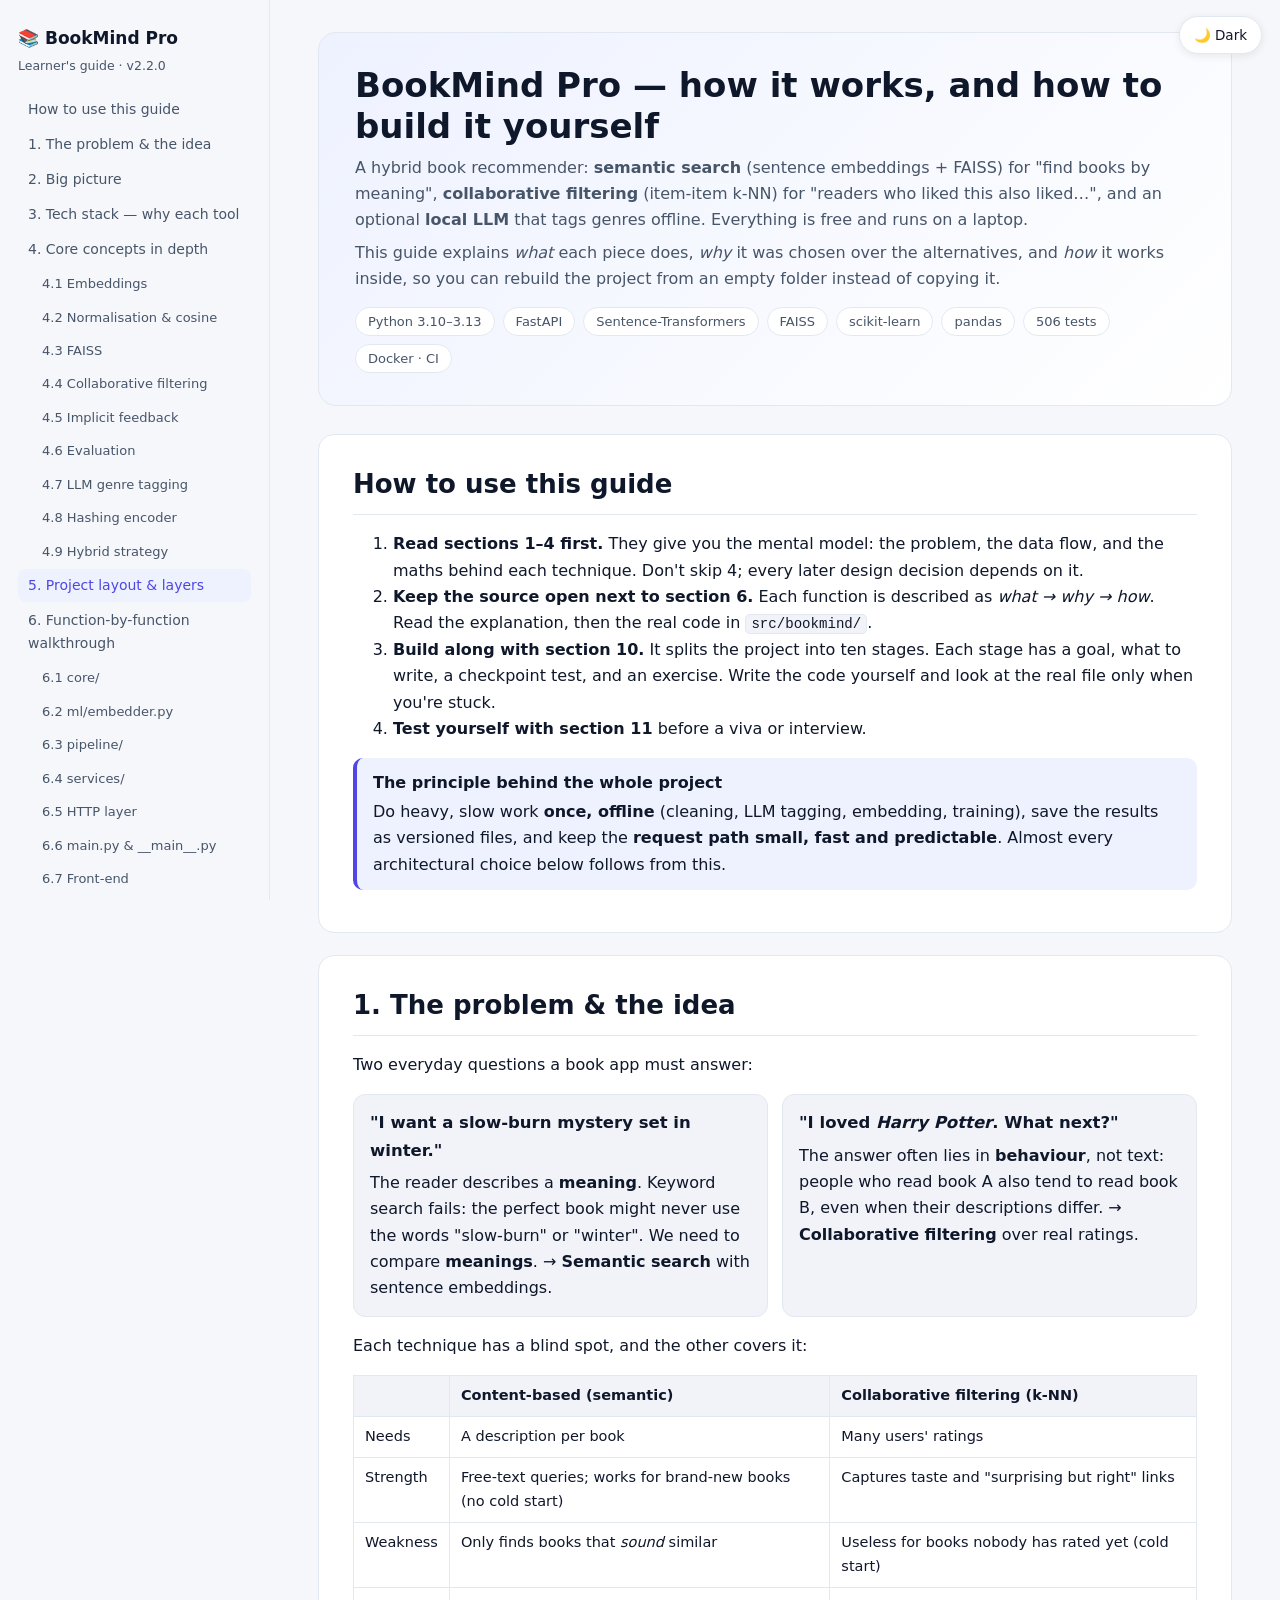
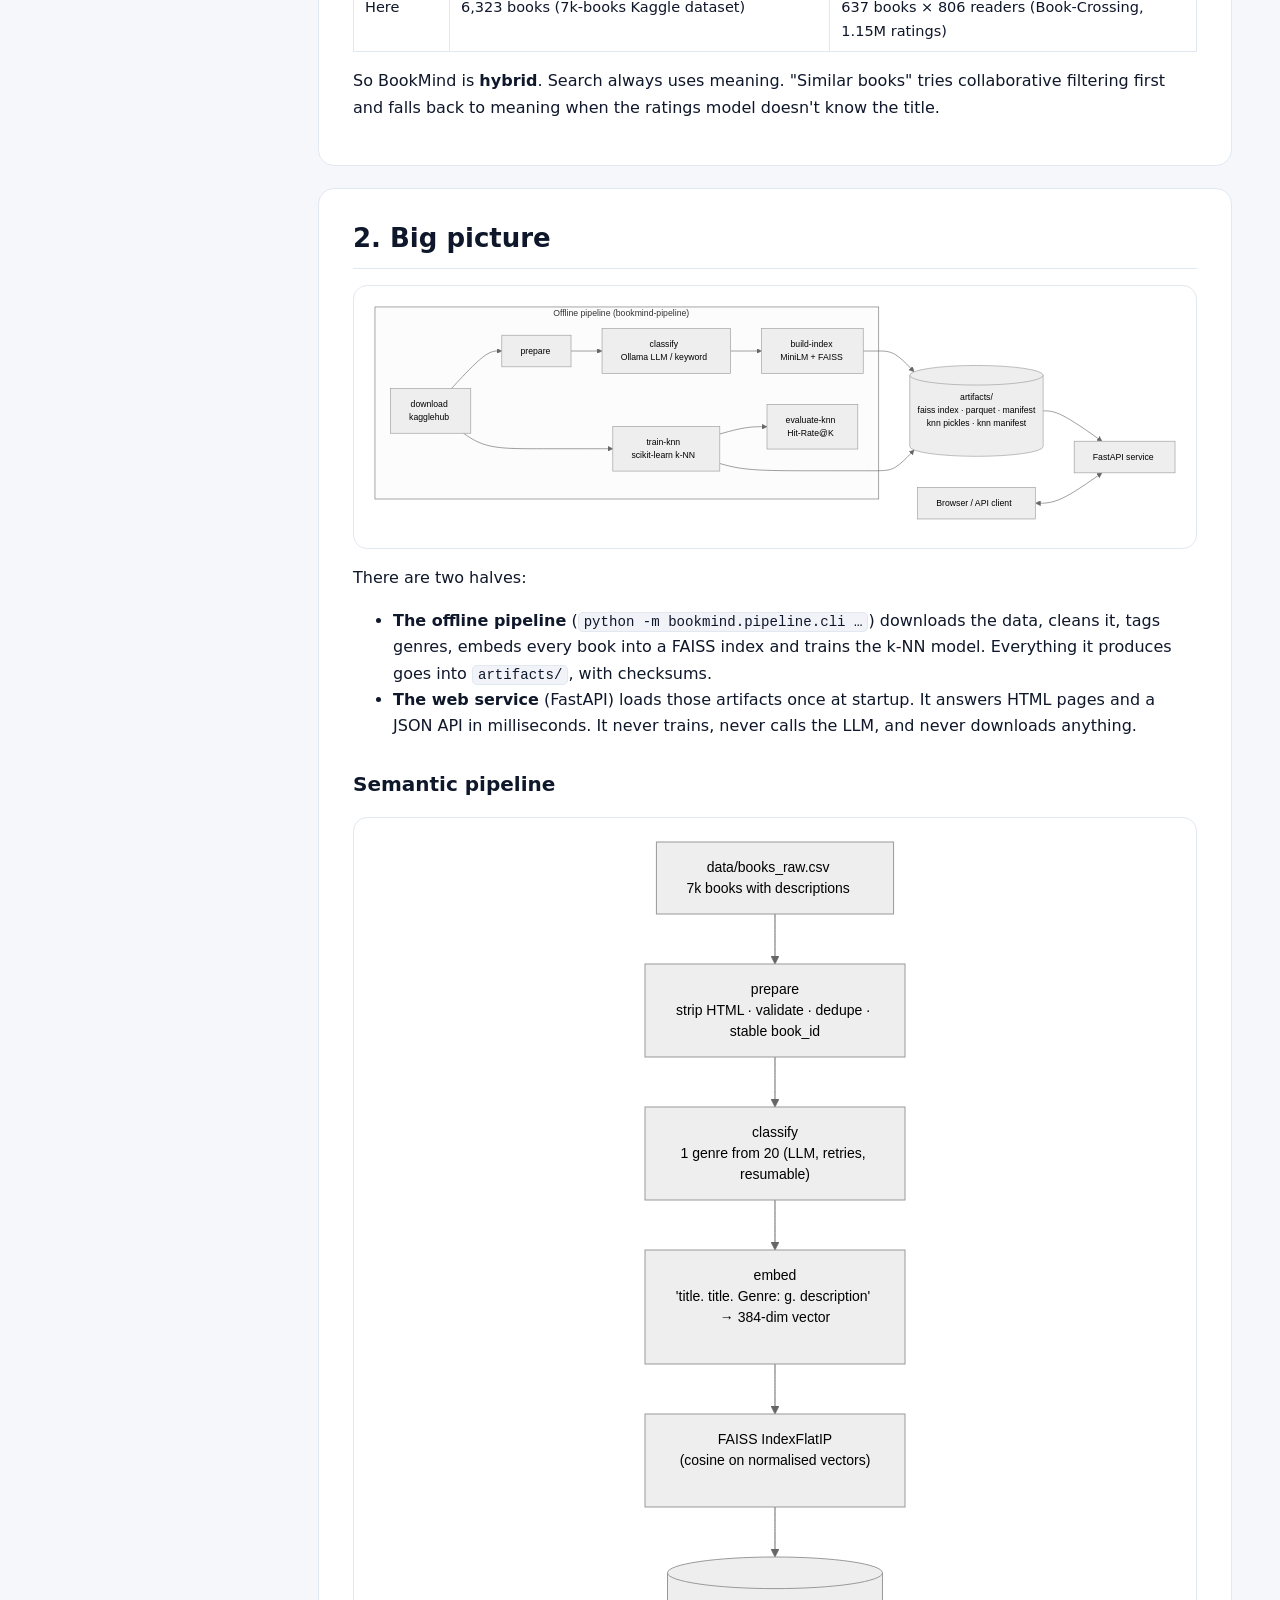
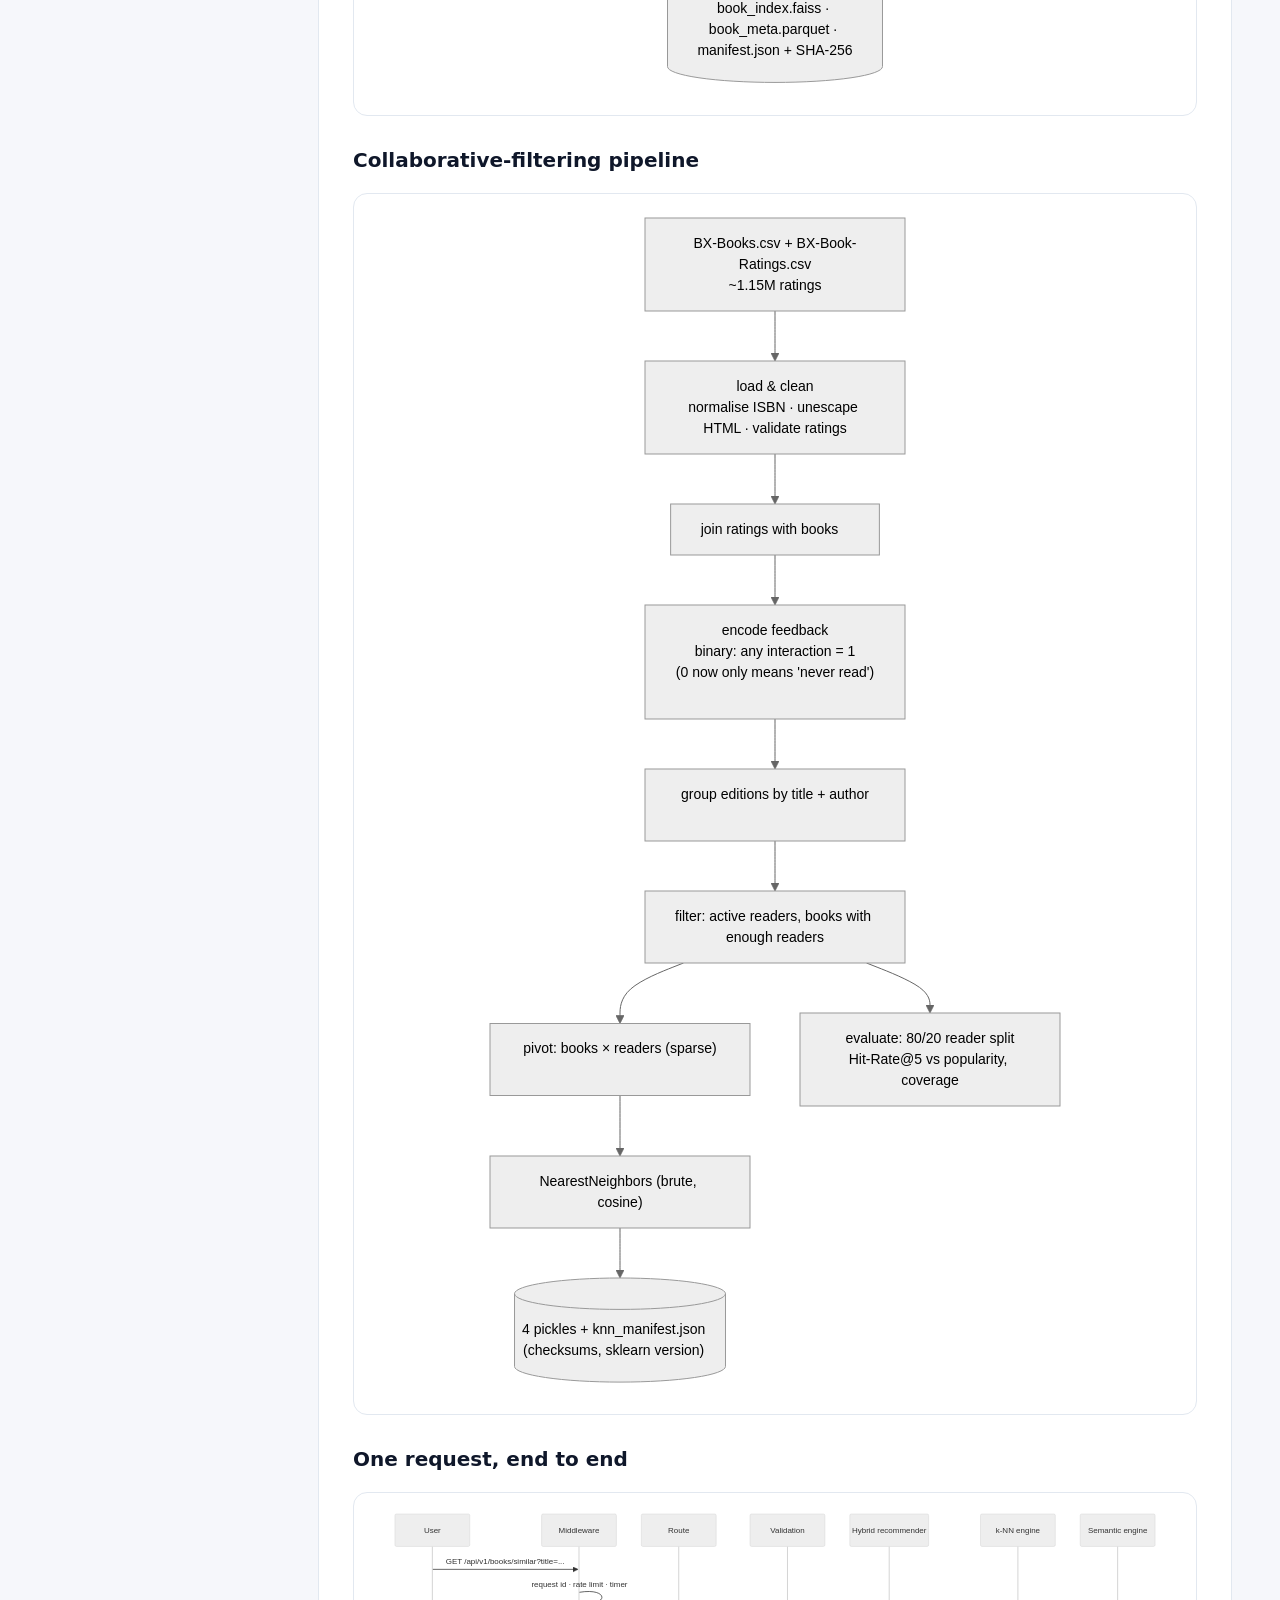
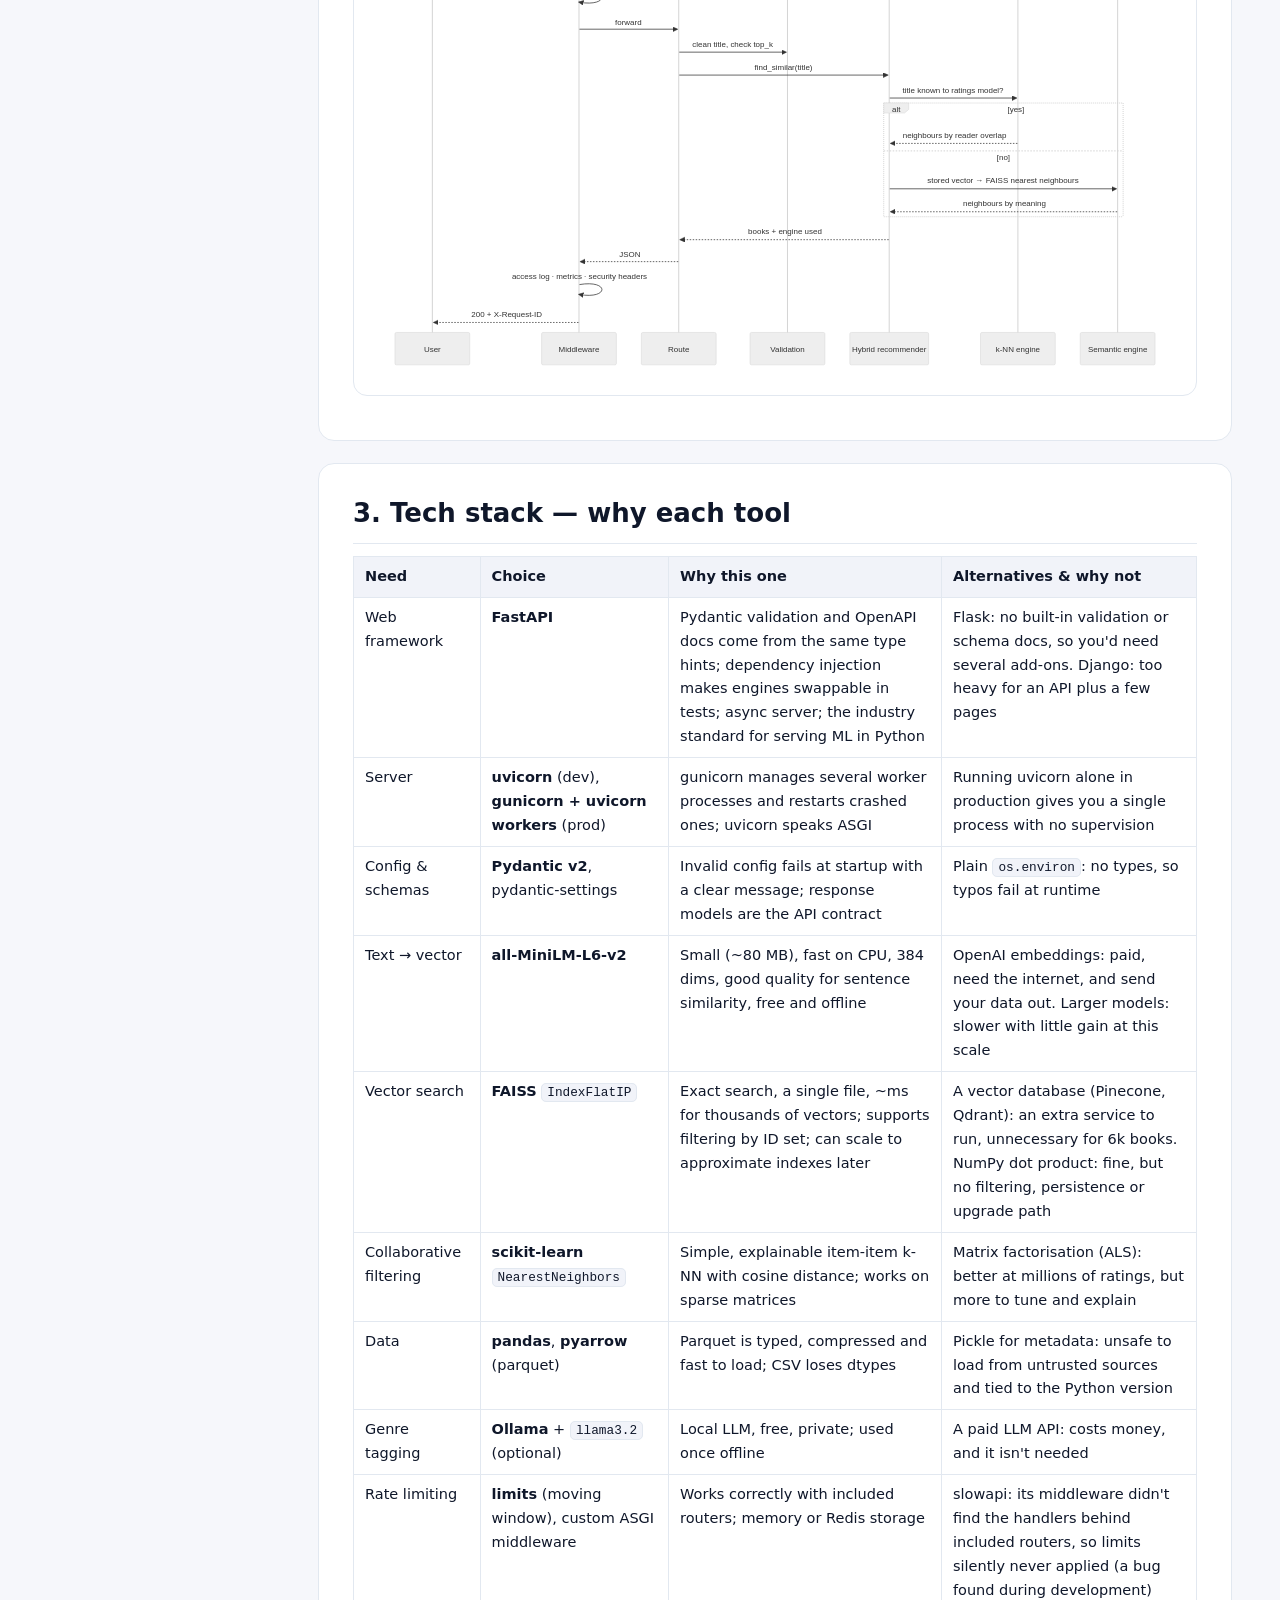
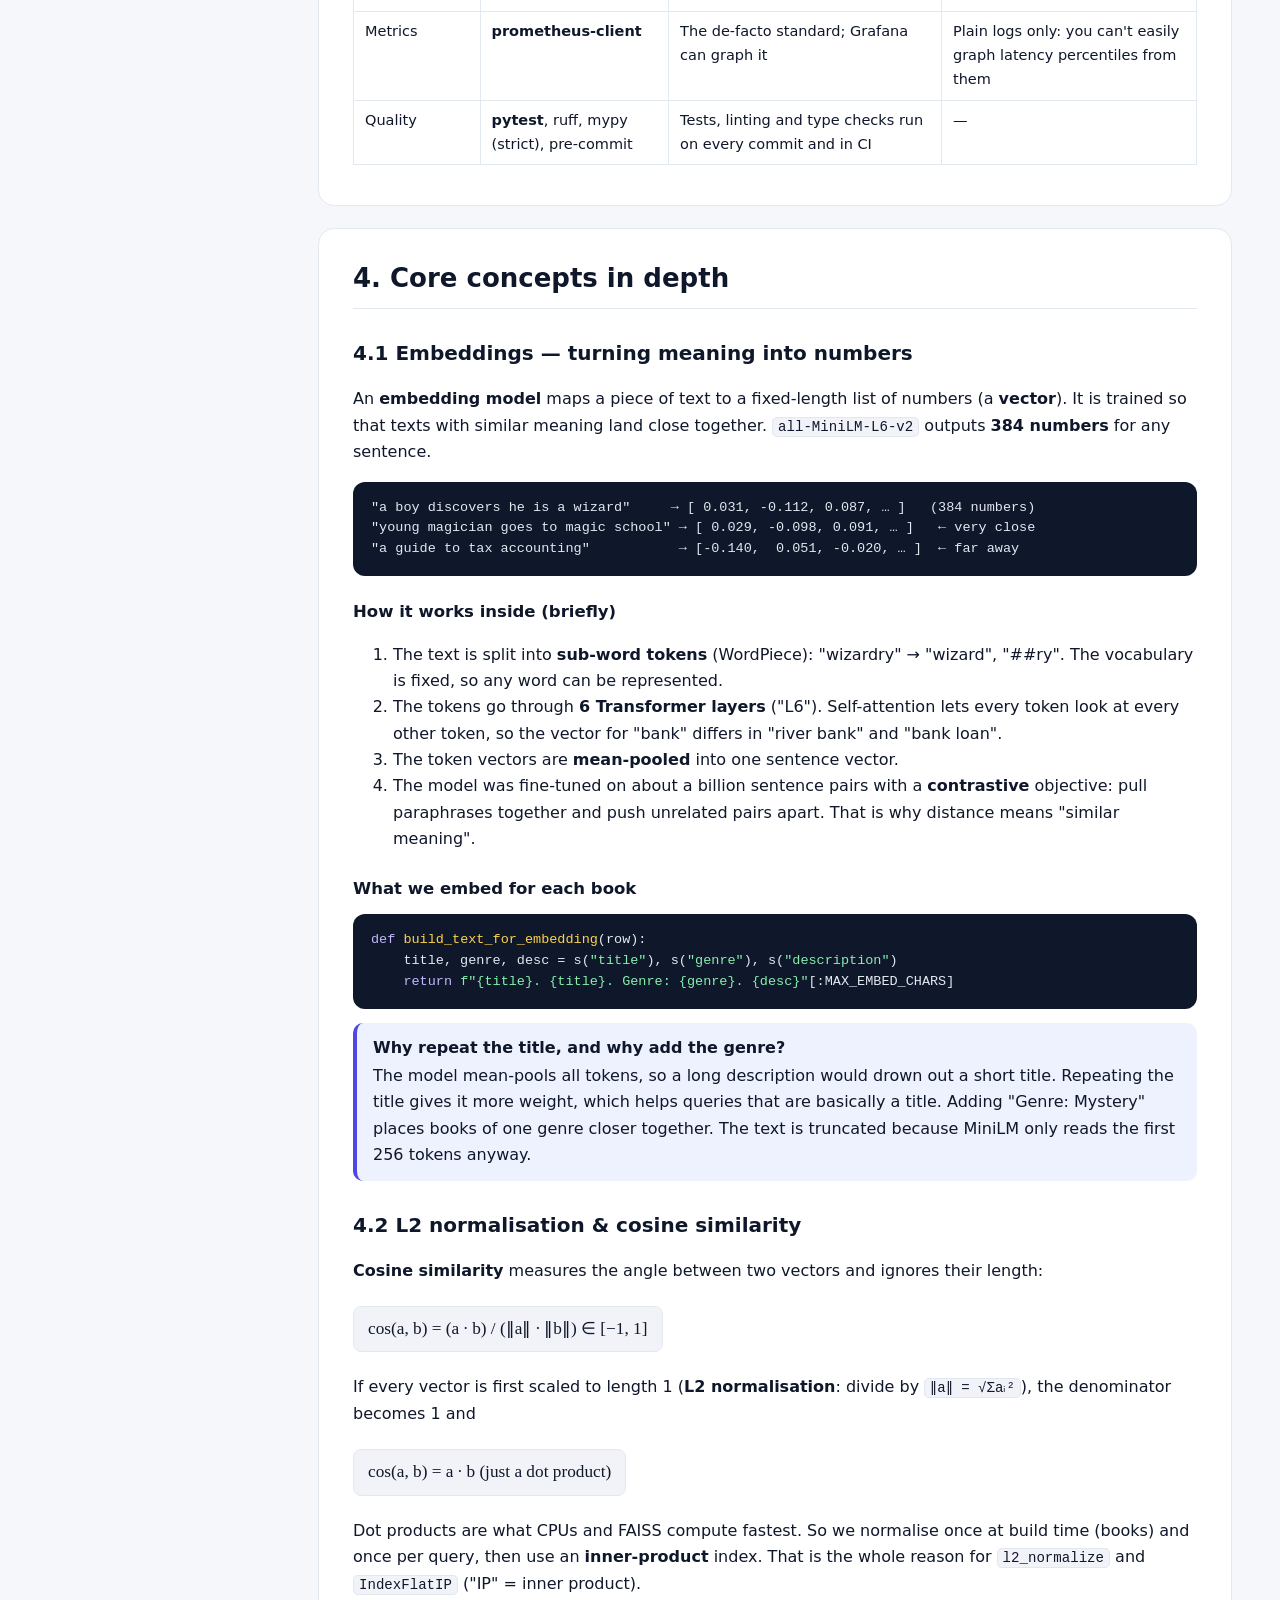
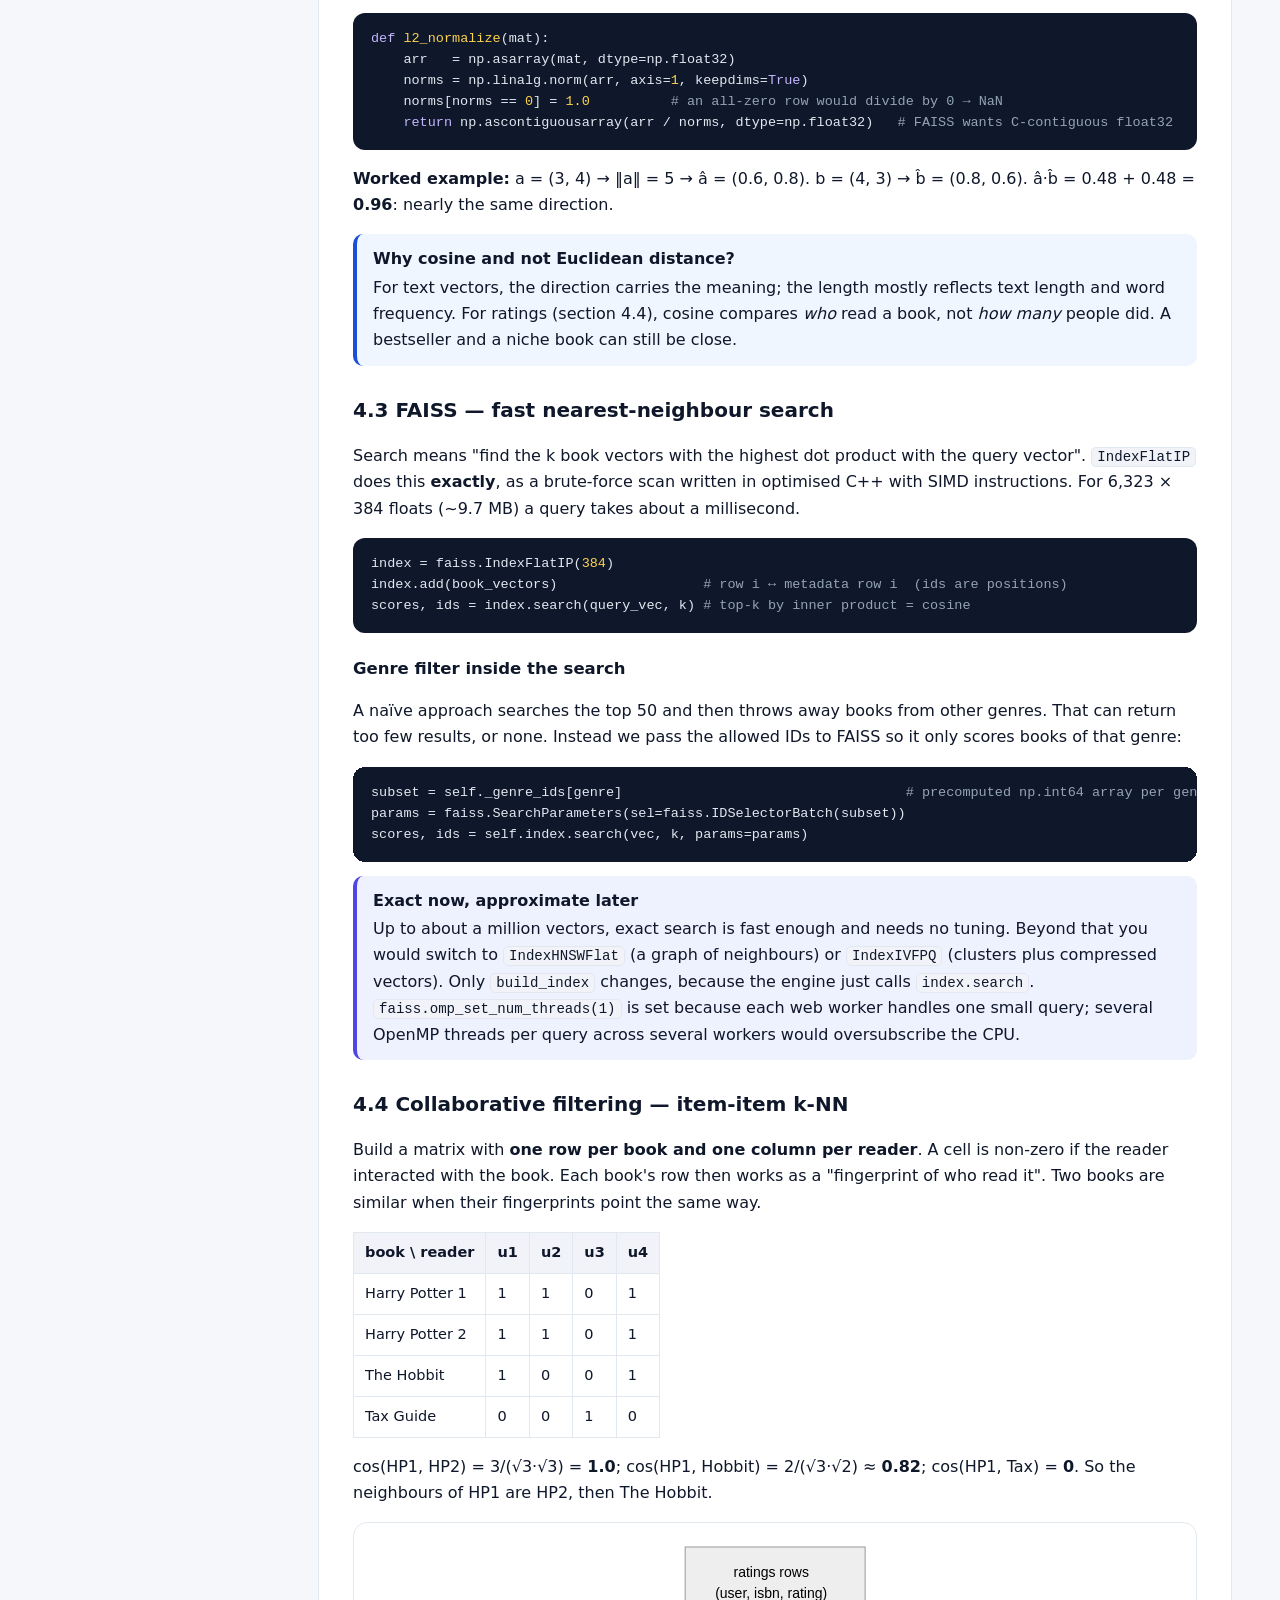
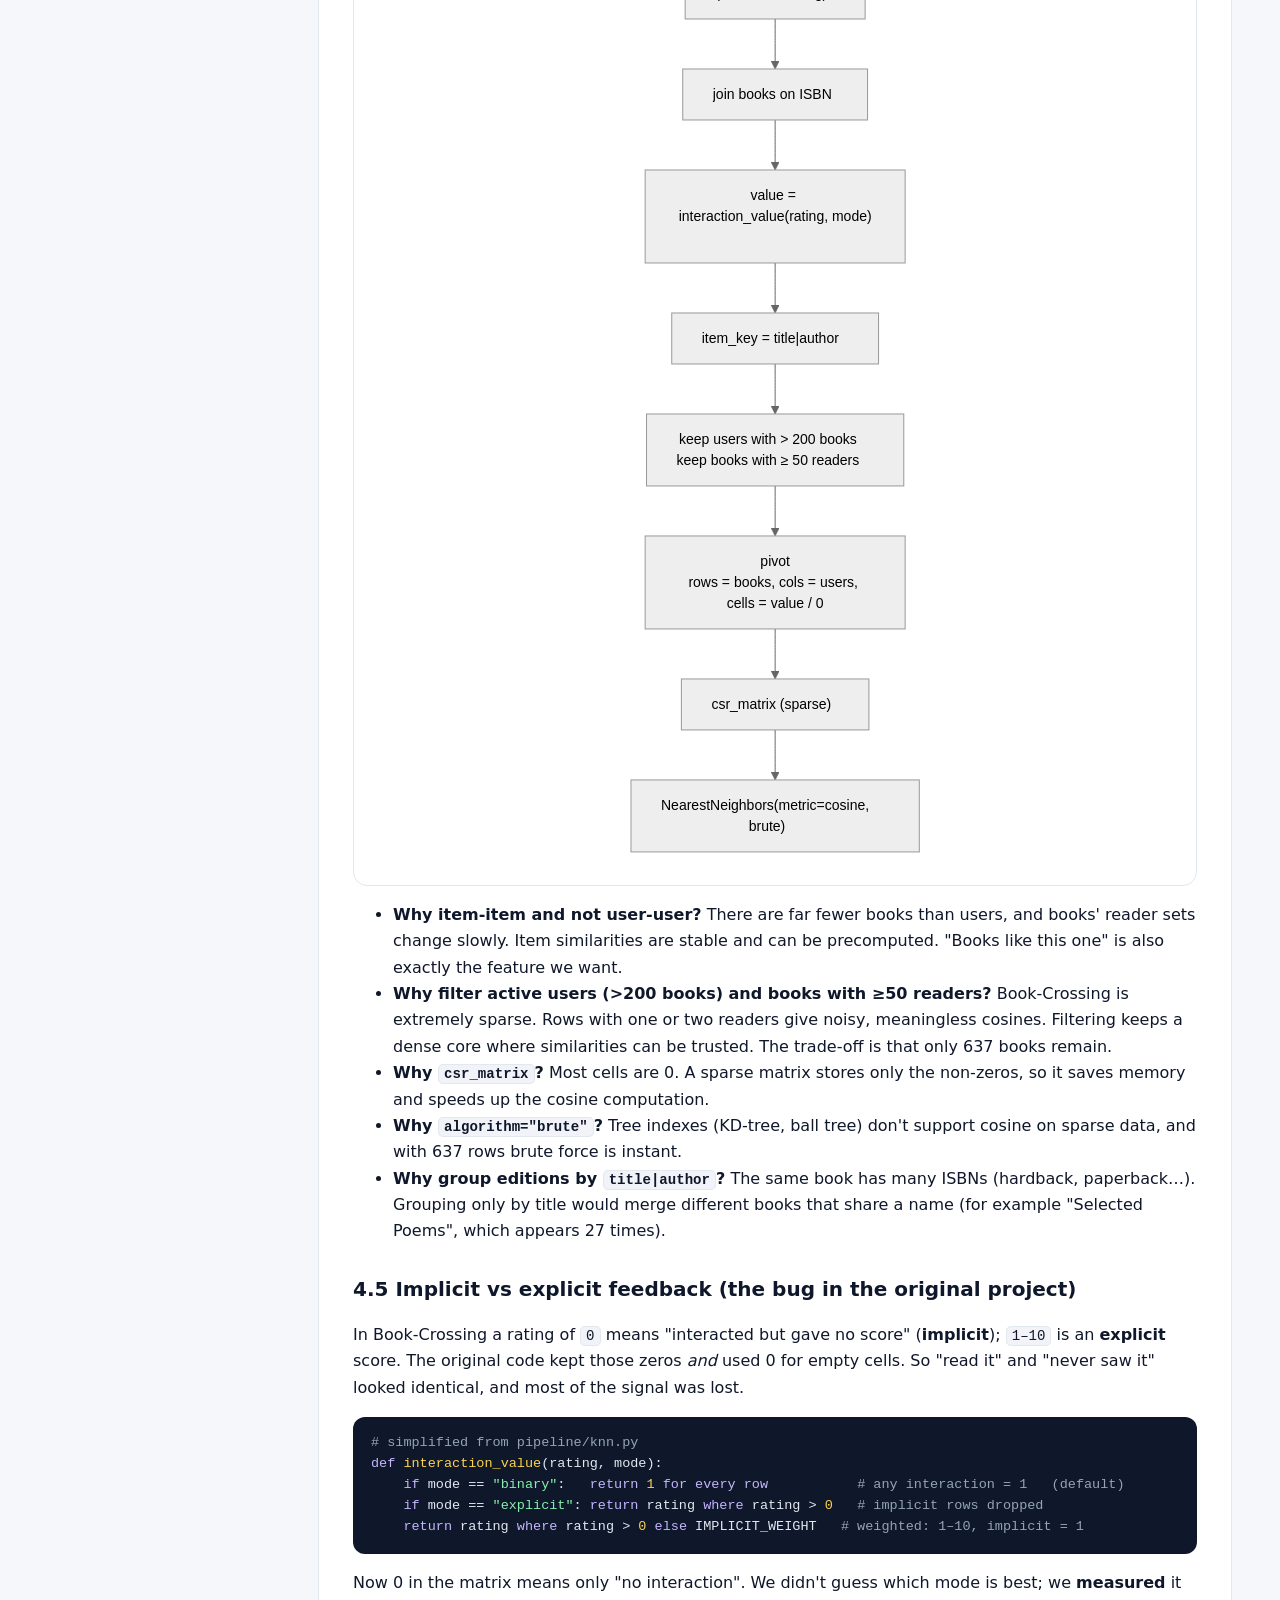
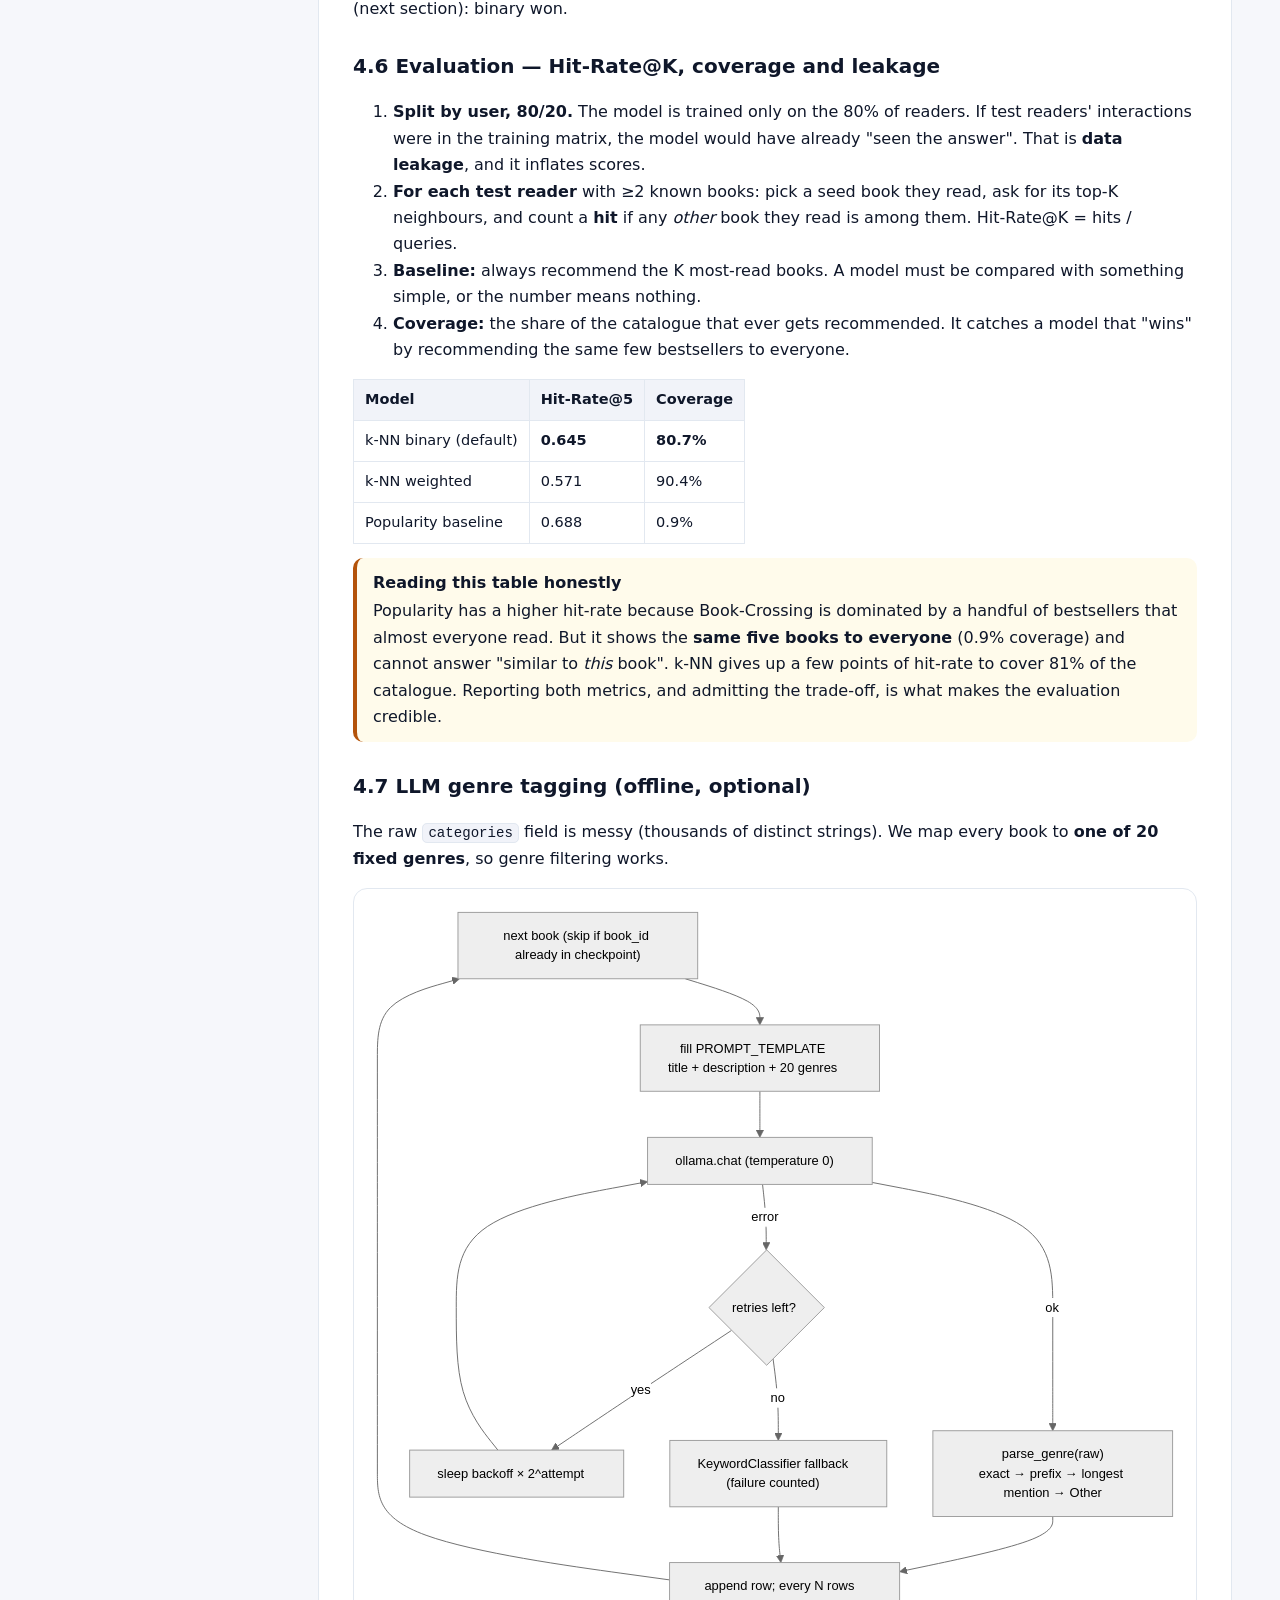
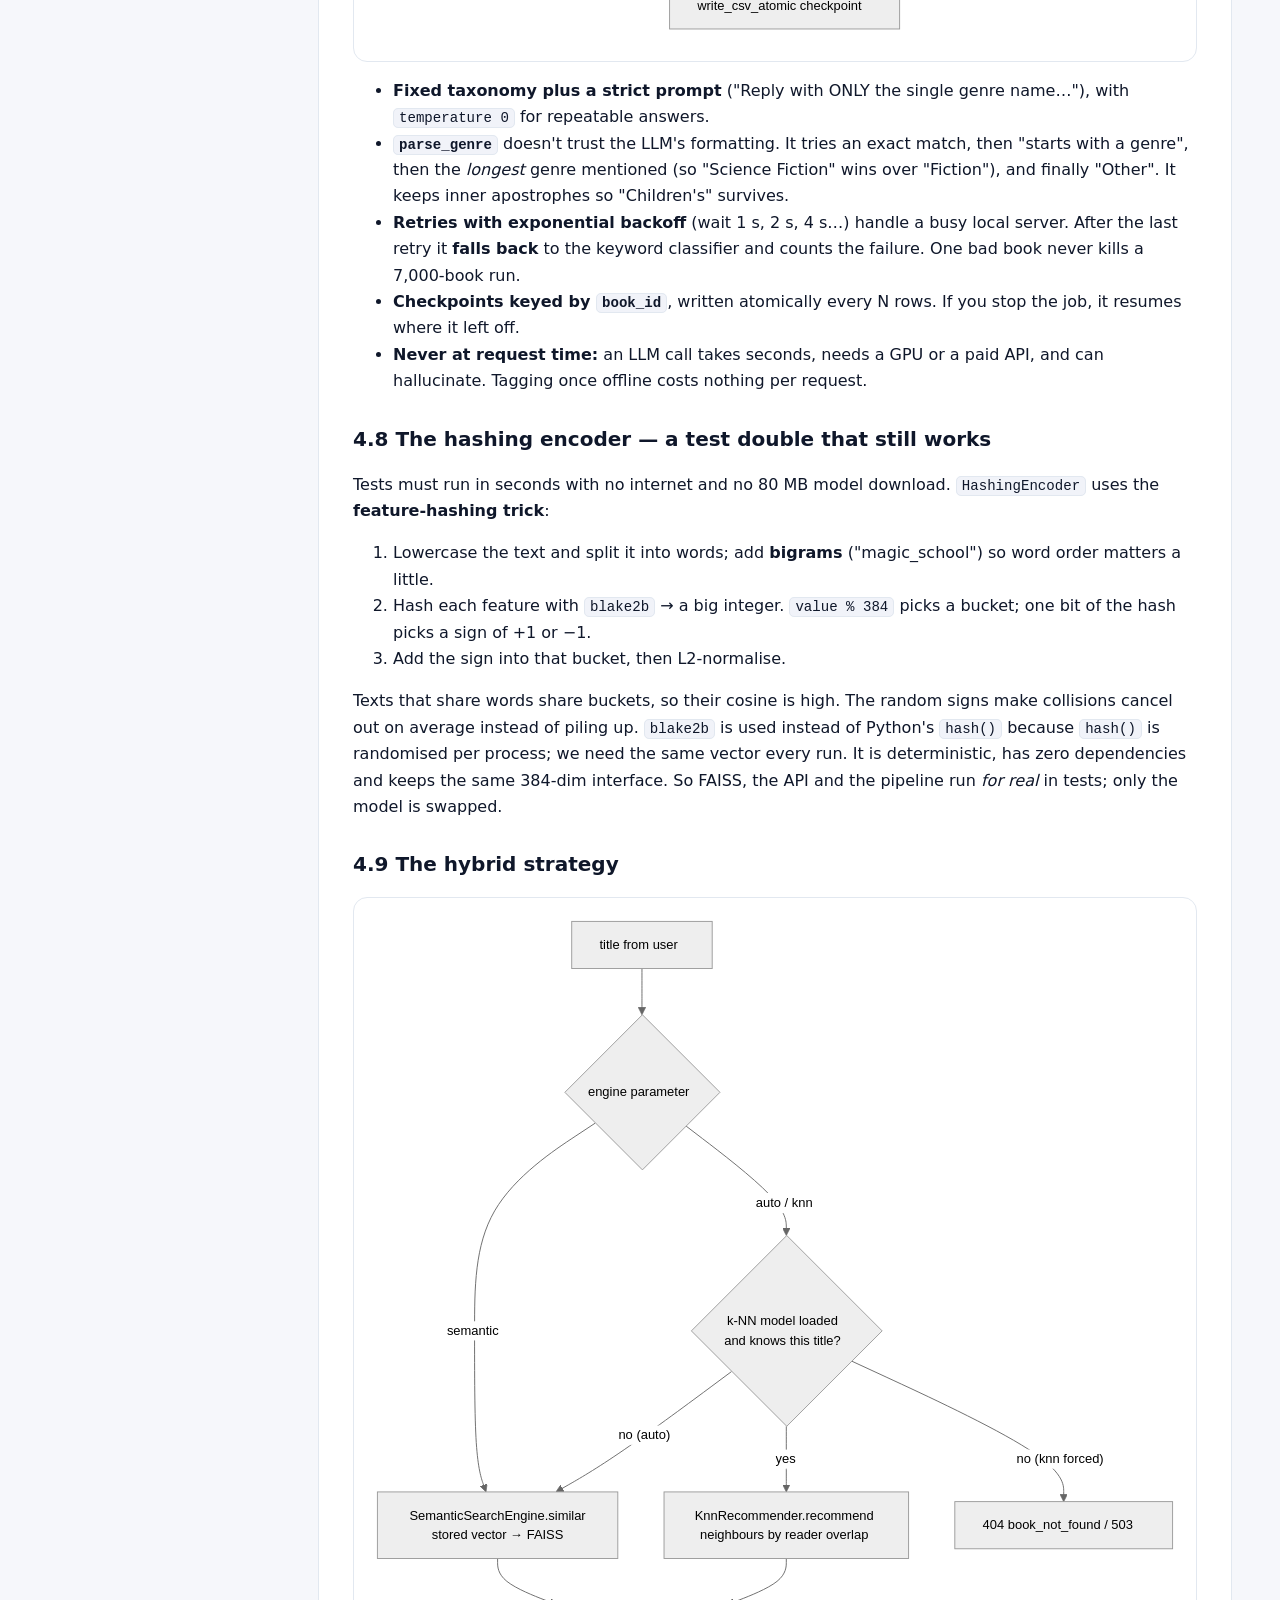
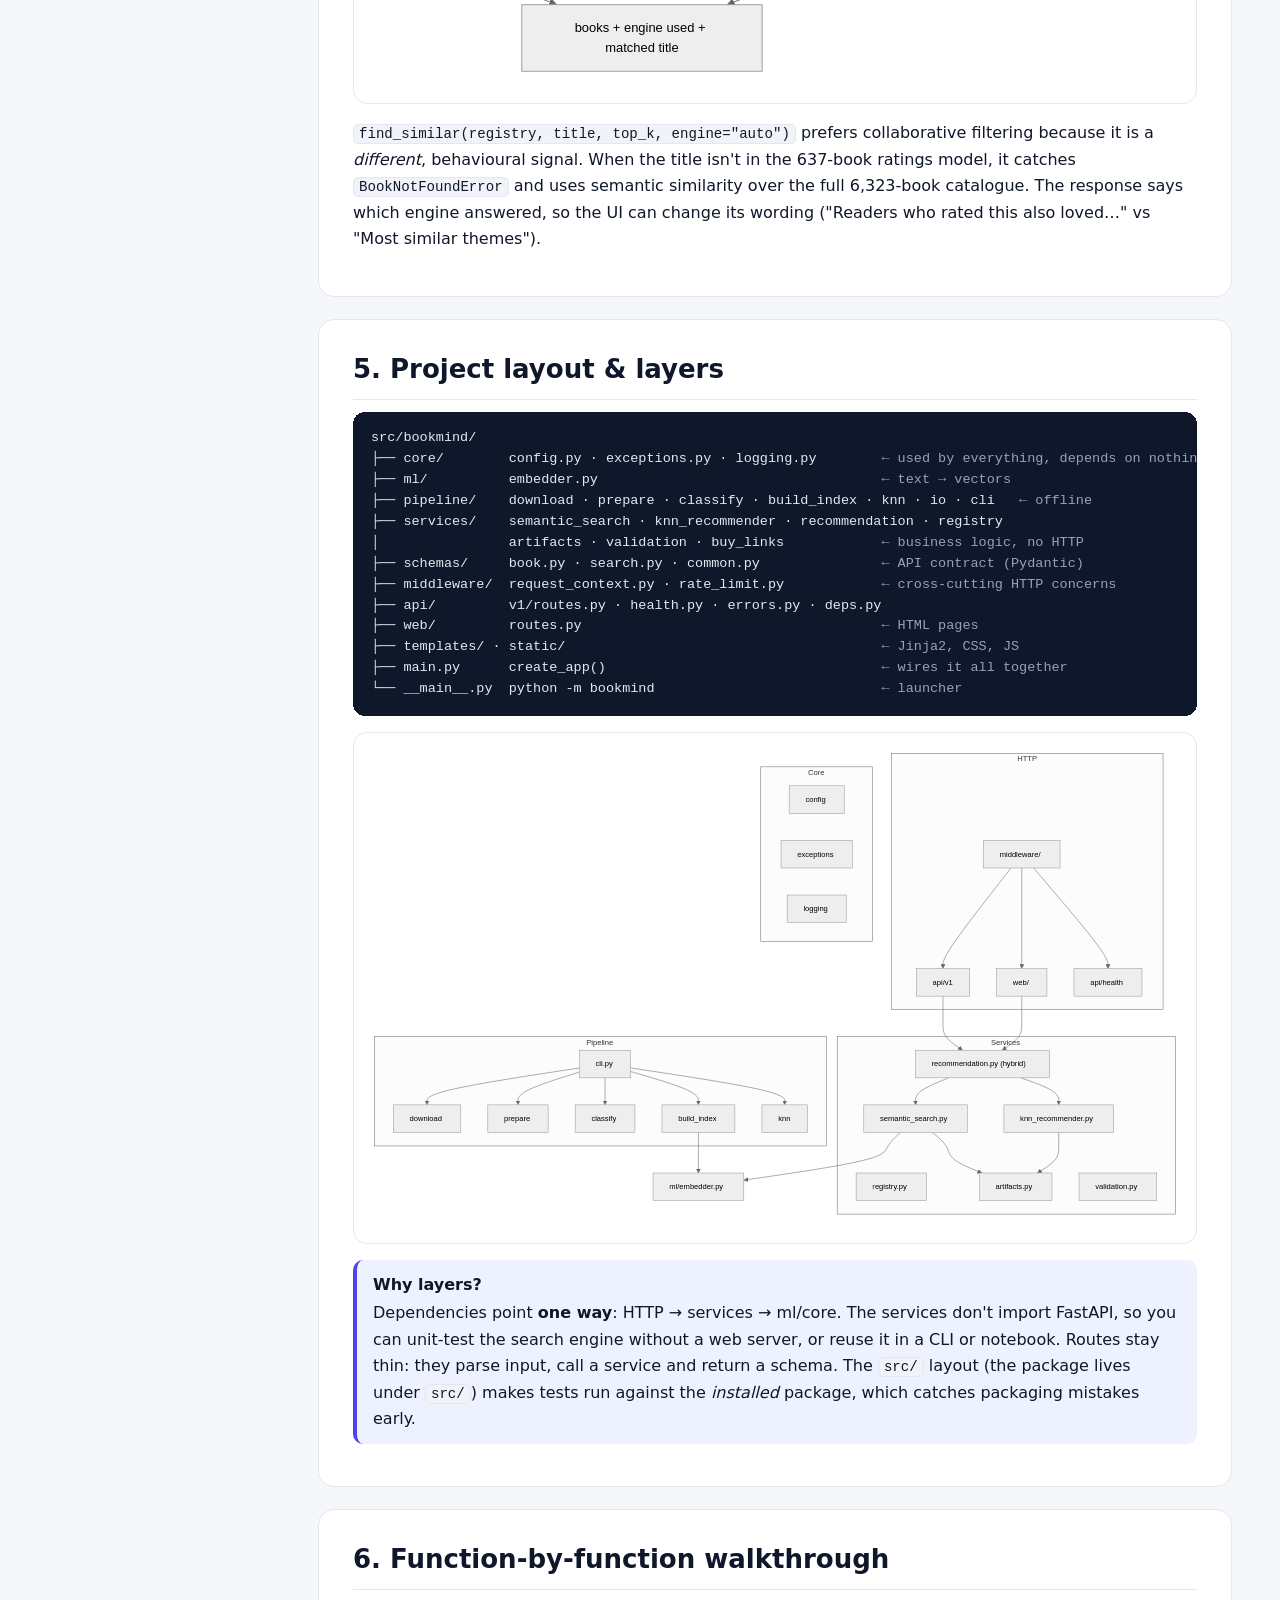
==== commit f72ed847: "Fix tests on GitHub Actions" ====
--- a/docs/EXPLAINER.html
+++ b/docs/EXPLAINER.html
@@ -145,7 +145,7 @@
   <b>local LLM</b> that tags genres offline. Everything is free and runs on a laptop.</p>
   <p>This guide explains <i>what</i> each piece does, <i>why</i> it was chosen over the alternatives, and <i>how</i> it works
   inside, so you can rebuild the project from an empty folder instead of copying it.</p>
-  <div class="pills"><span class="pill">Python 3.10–3.13</span><span class="pill">FastAPI</span><span class="pill">Sentence-Transformers</span><span class="pill">FAISS</span><span class="pill">scikit-learn</span><span class="pill">pandas</span><span class="pill">504 tests</span><span class="pill">Docker · CI</span></div>
+  <div class="pills"><span class="pill">Python 3.10–3.13</span><span class="pill">FastAPI</span><span class="pill">Sentence-Transformers</span><span class="pill">FAISS</span><span class="pill">scikit-learn</span><span class="pill">pandas</span><span class="pill">506 tests</span><span class="pill">Docker · CI</span></div>
 </div>
 
 <section id="how">
@@ -576,7 +576,7 @@
 <div class="card"><h4>Fakes, not mocks of everything</h4><code>HashingEncoder</code> replaces MiniLM; <code>tests/bx_fixture.py</code> generates small Book-Crossing files with known clusters (<code>cluster_of</code>), so tests can assert that "a fantasy book's neighbours are fantasy books". FAISS and scikit-learn run for real.</div>
 </div>
 <p>Key fixtures in <code>tests/conftest.py</code>: <code>make_settings(**overrides)</code> (validated settings pointing at a temp dir), <code>built_dir</code> (a ready artifacts folder), <code>write_knn_artifacts</code>, and clients for the API. Each test gets a fresh app through <code>create_app(settings, registry)</code>.</p>
-<pre><code>python -m pytest                          <span class="c"># 504 tests, ~99% coverage (CI fails below 85%)</span>
+<pre><code>python -m pytest                          <span class="c"># 506 tests, ~99% coverage (CI fails below 85%)</span>
 python -m pytest tests/unit -q            <span class="c"># just the fast unit tests</span>
 python -m pytest -k autocomplete          <span class="c"># tests whose name matches</span>
 python -m pytest --cov --cov-report=html  <span class="c"># browse htmlcov/index.html</span></code></pre>
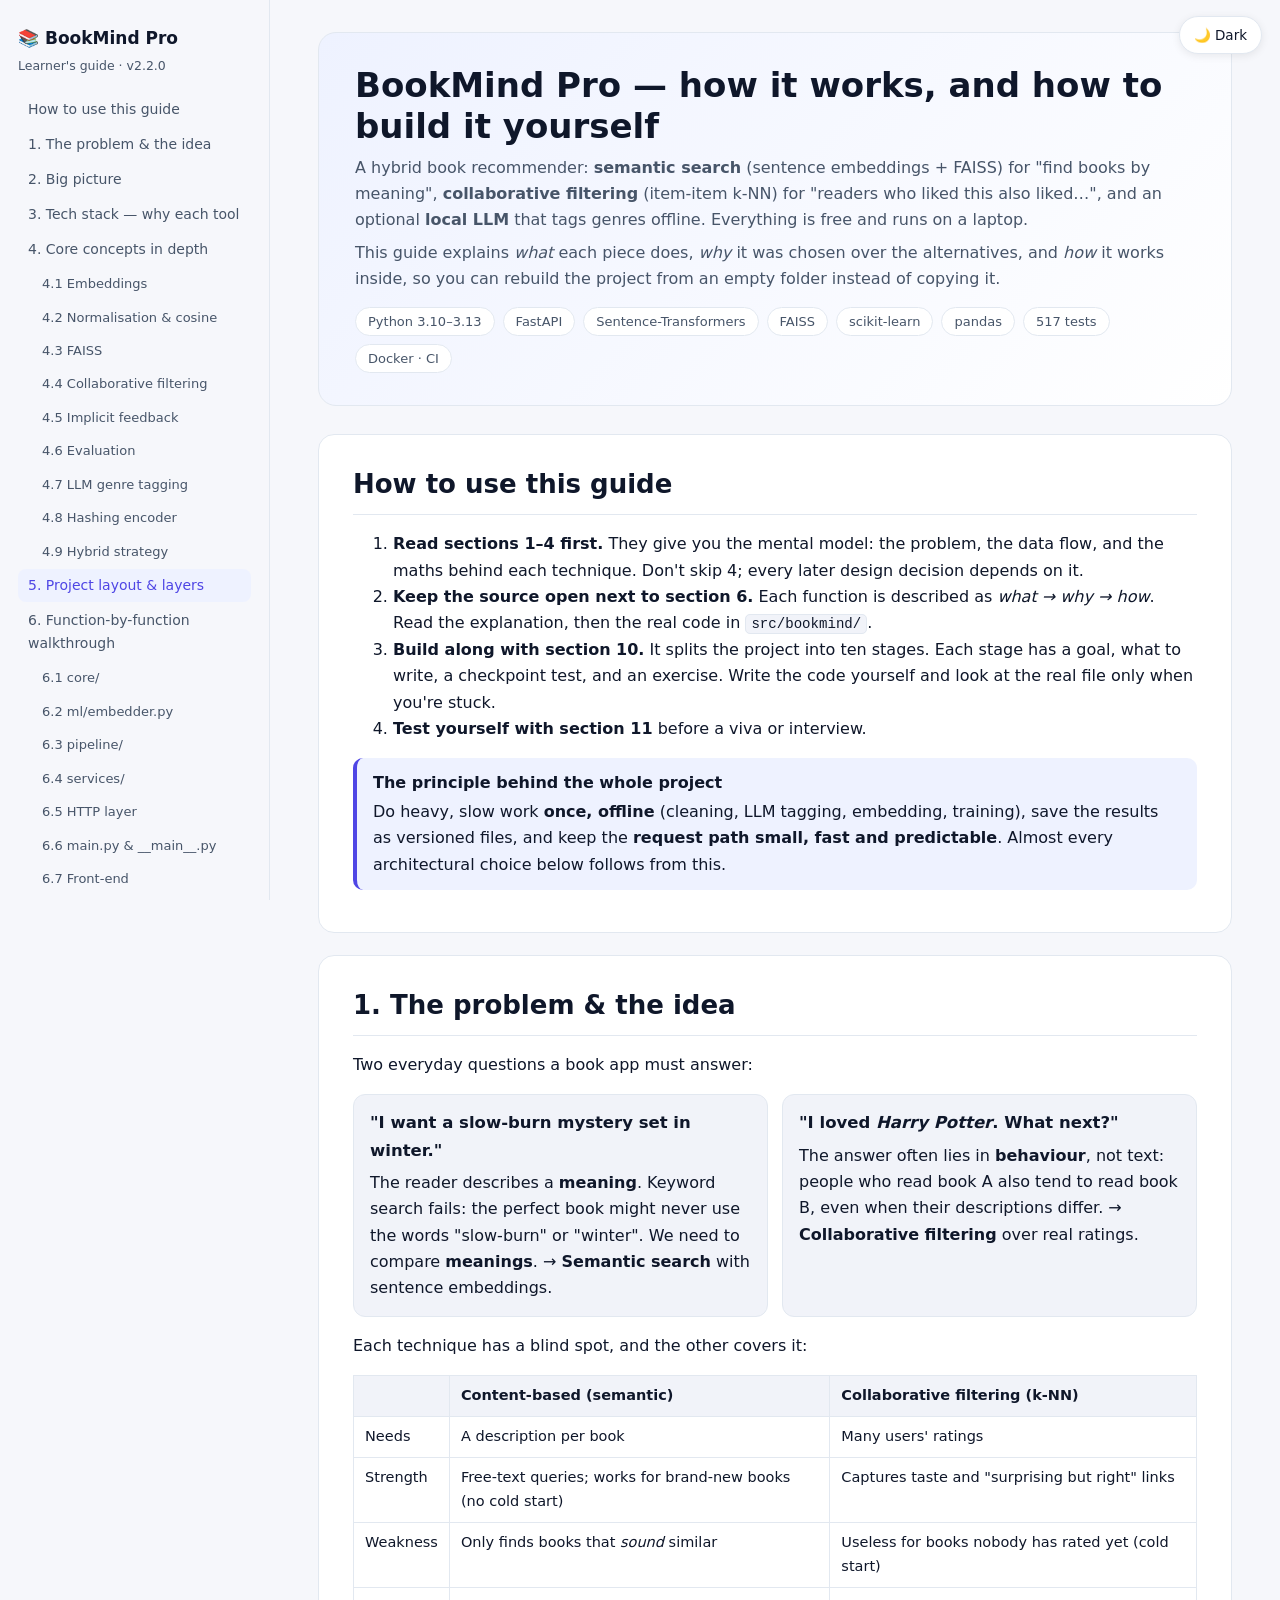
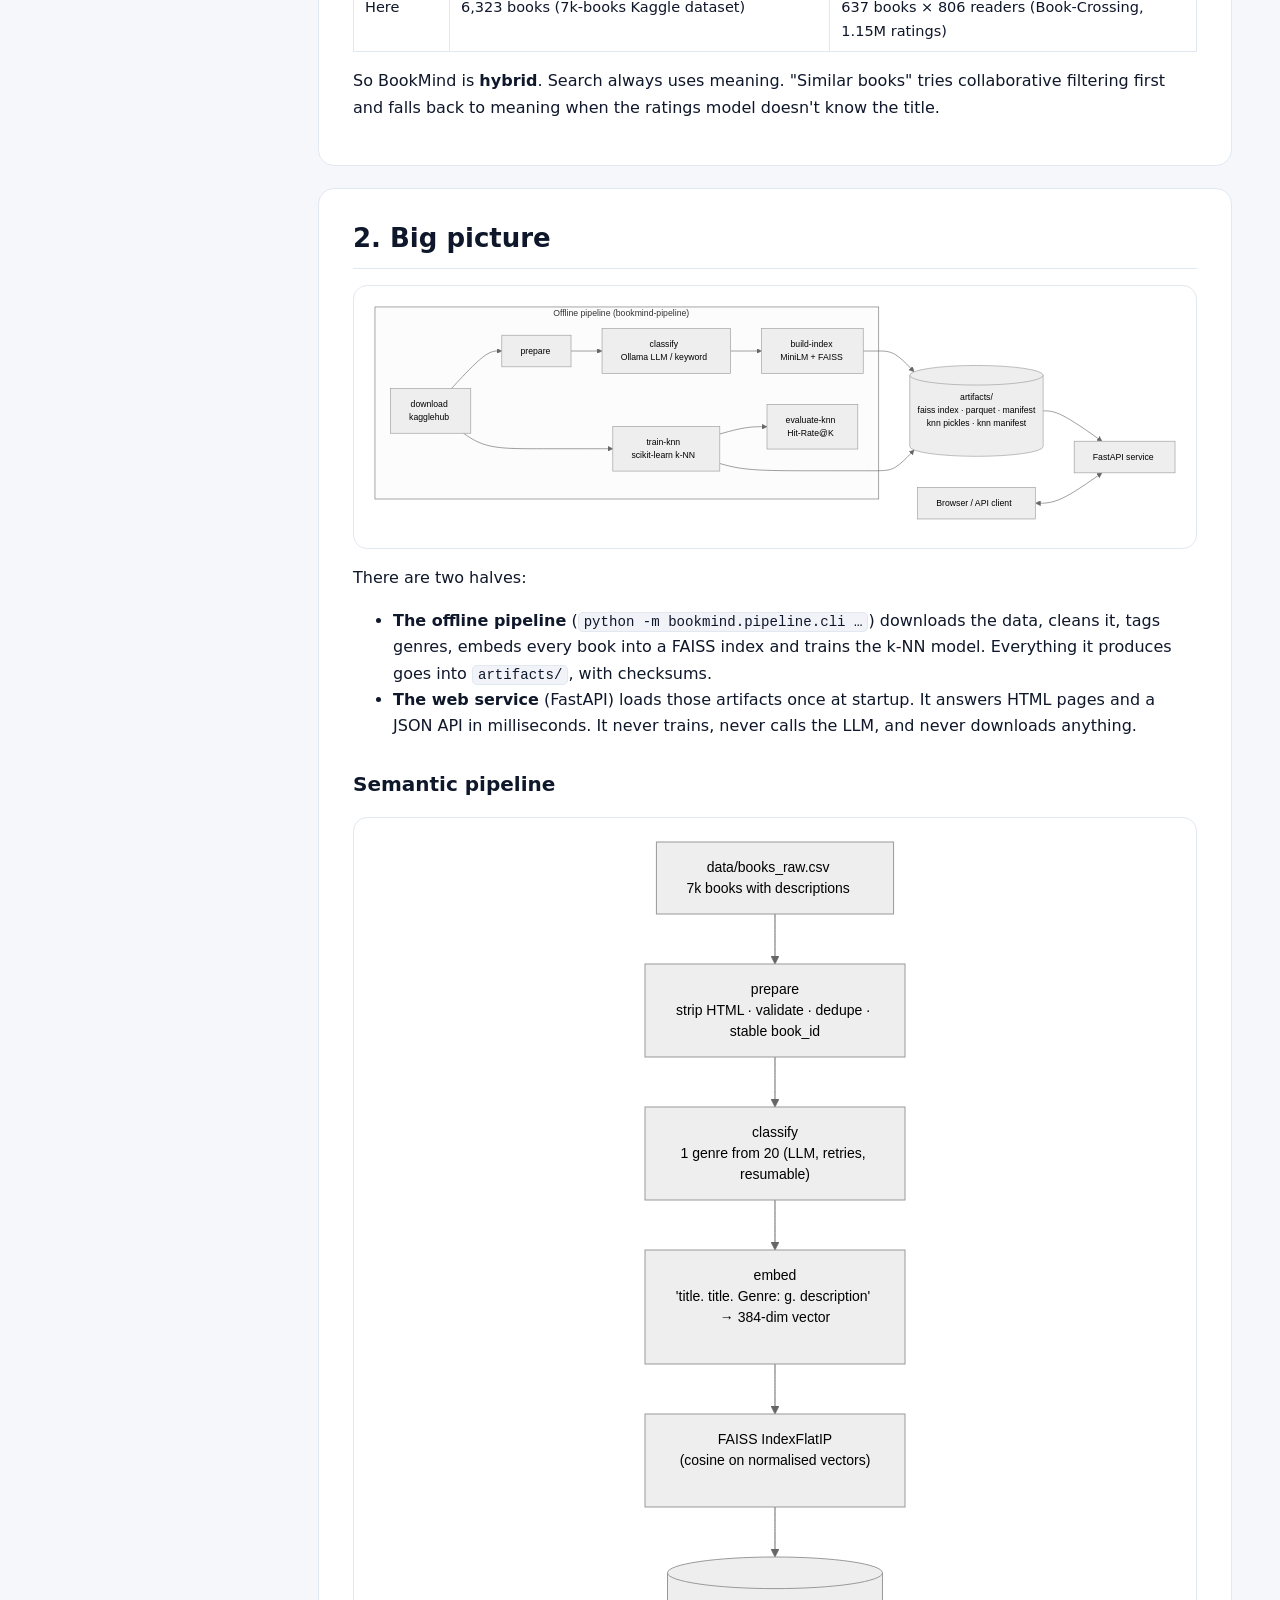
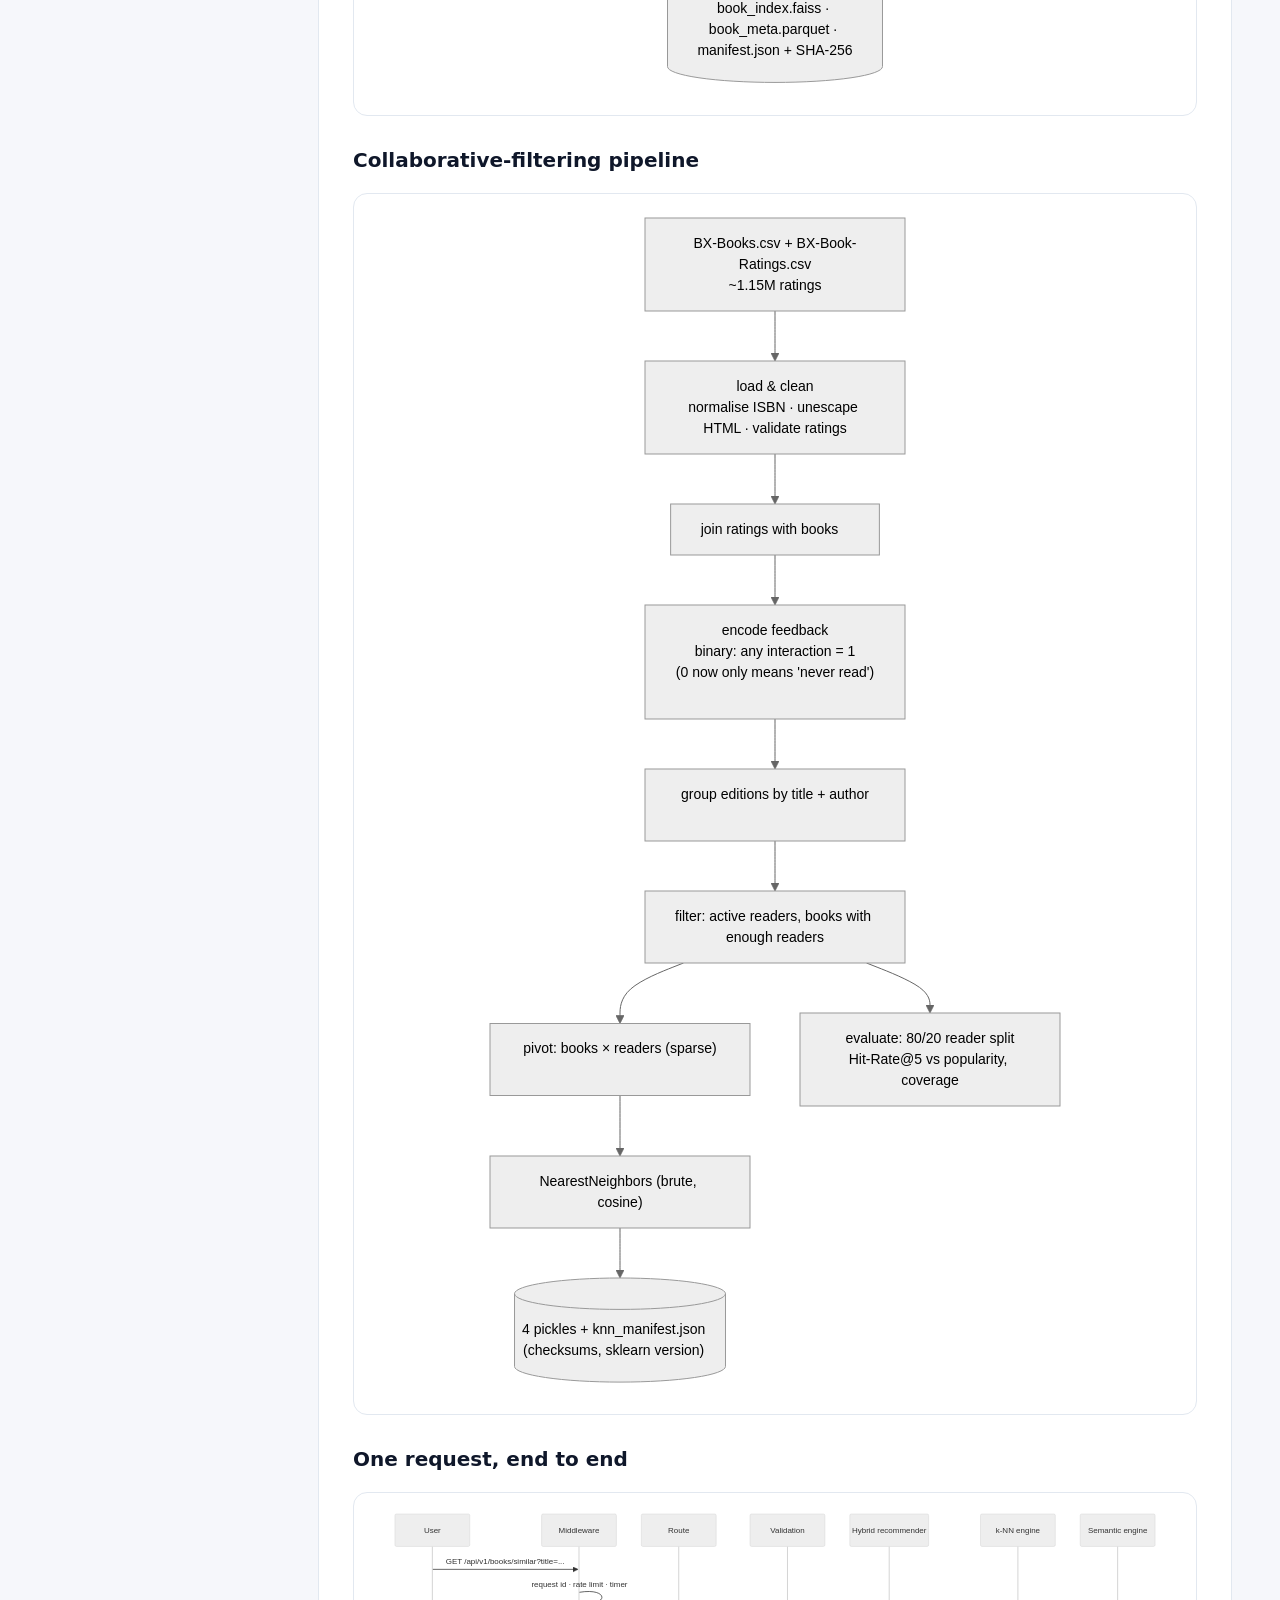
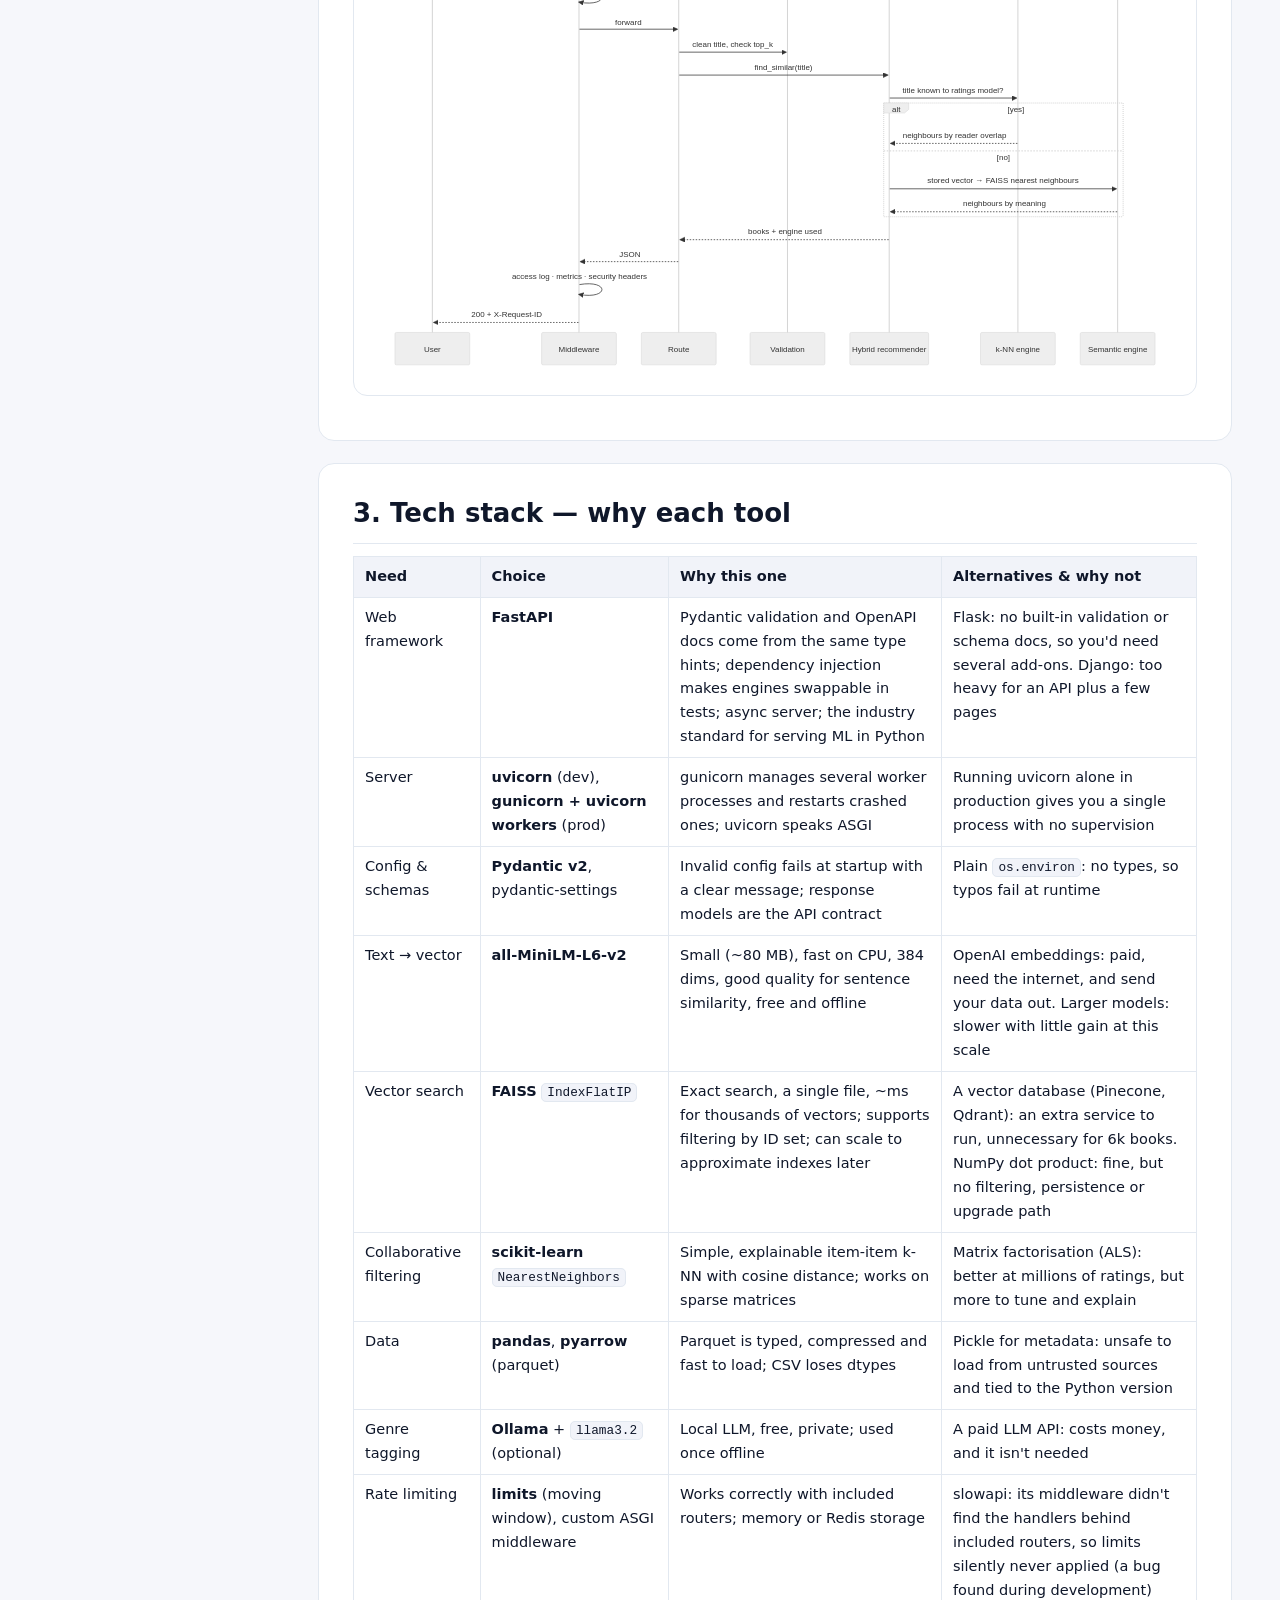
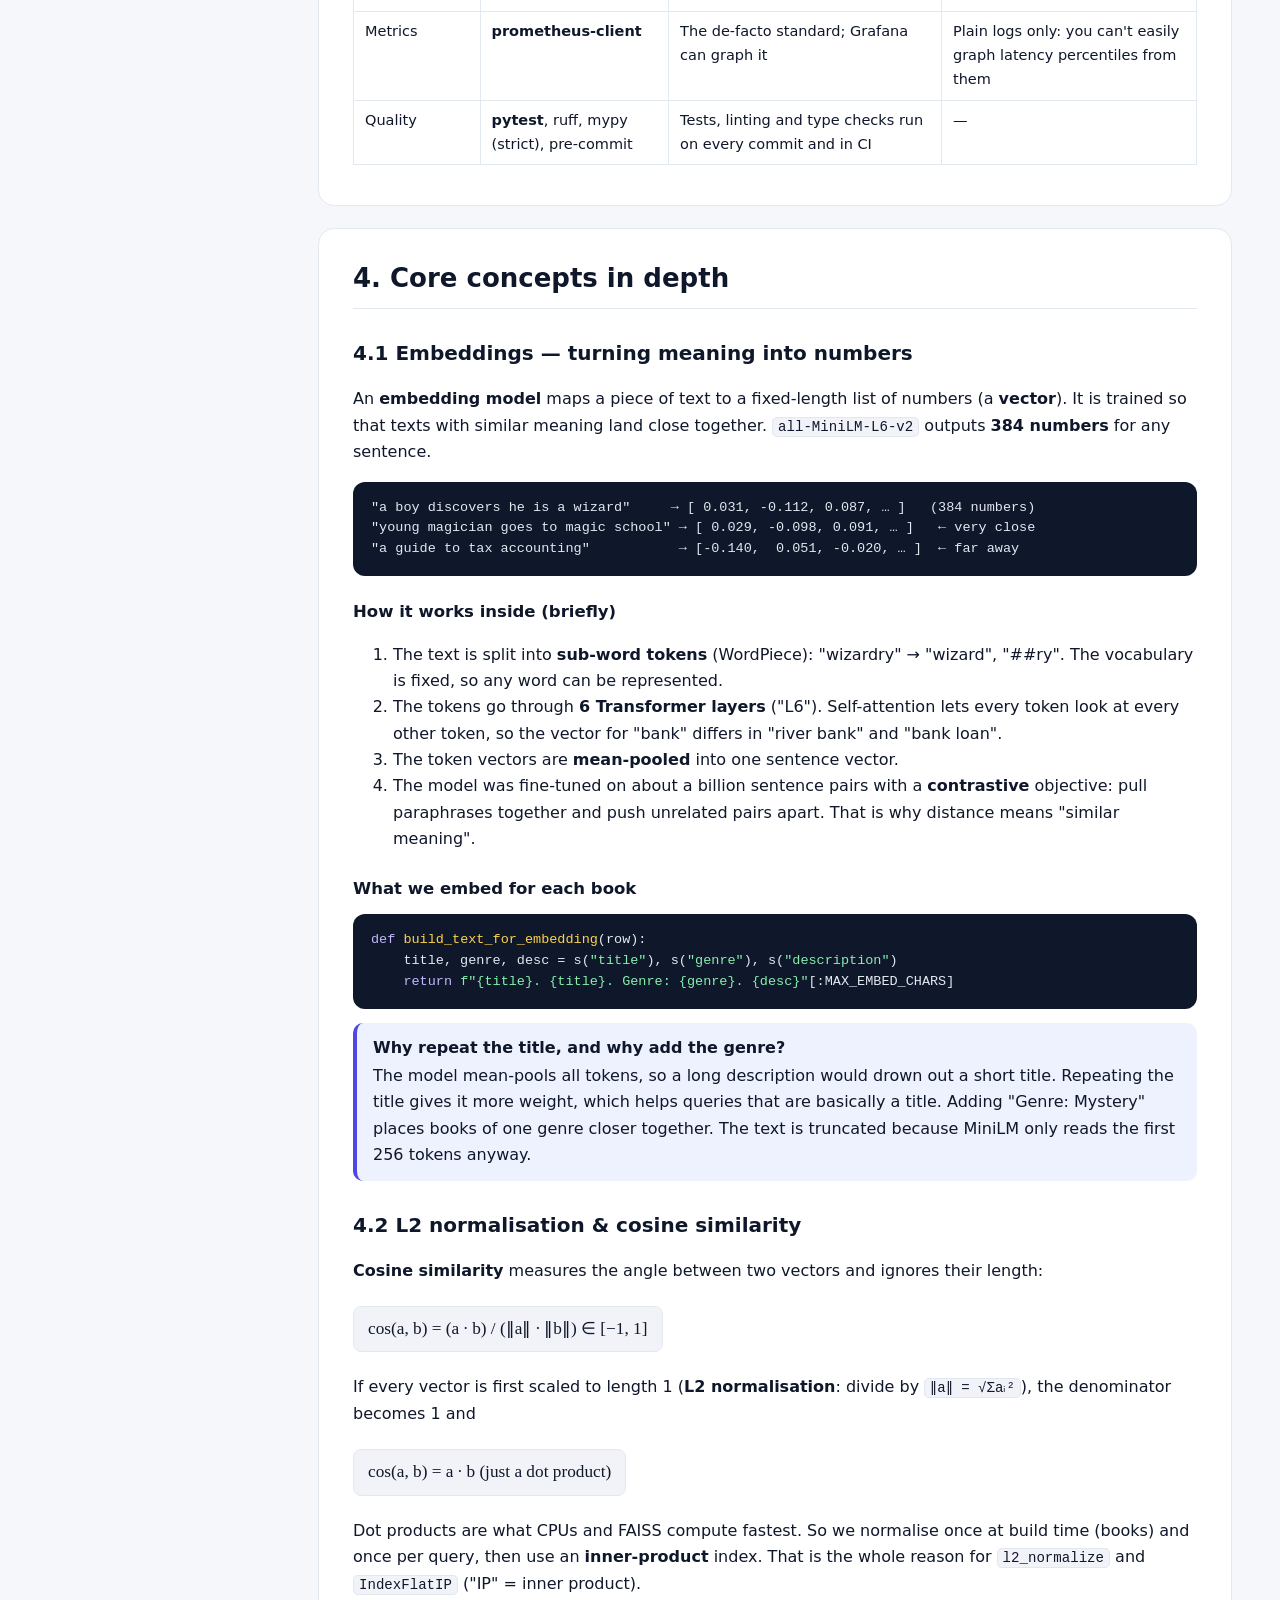
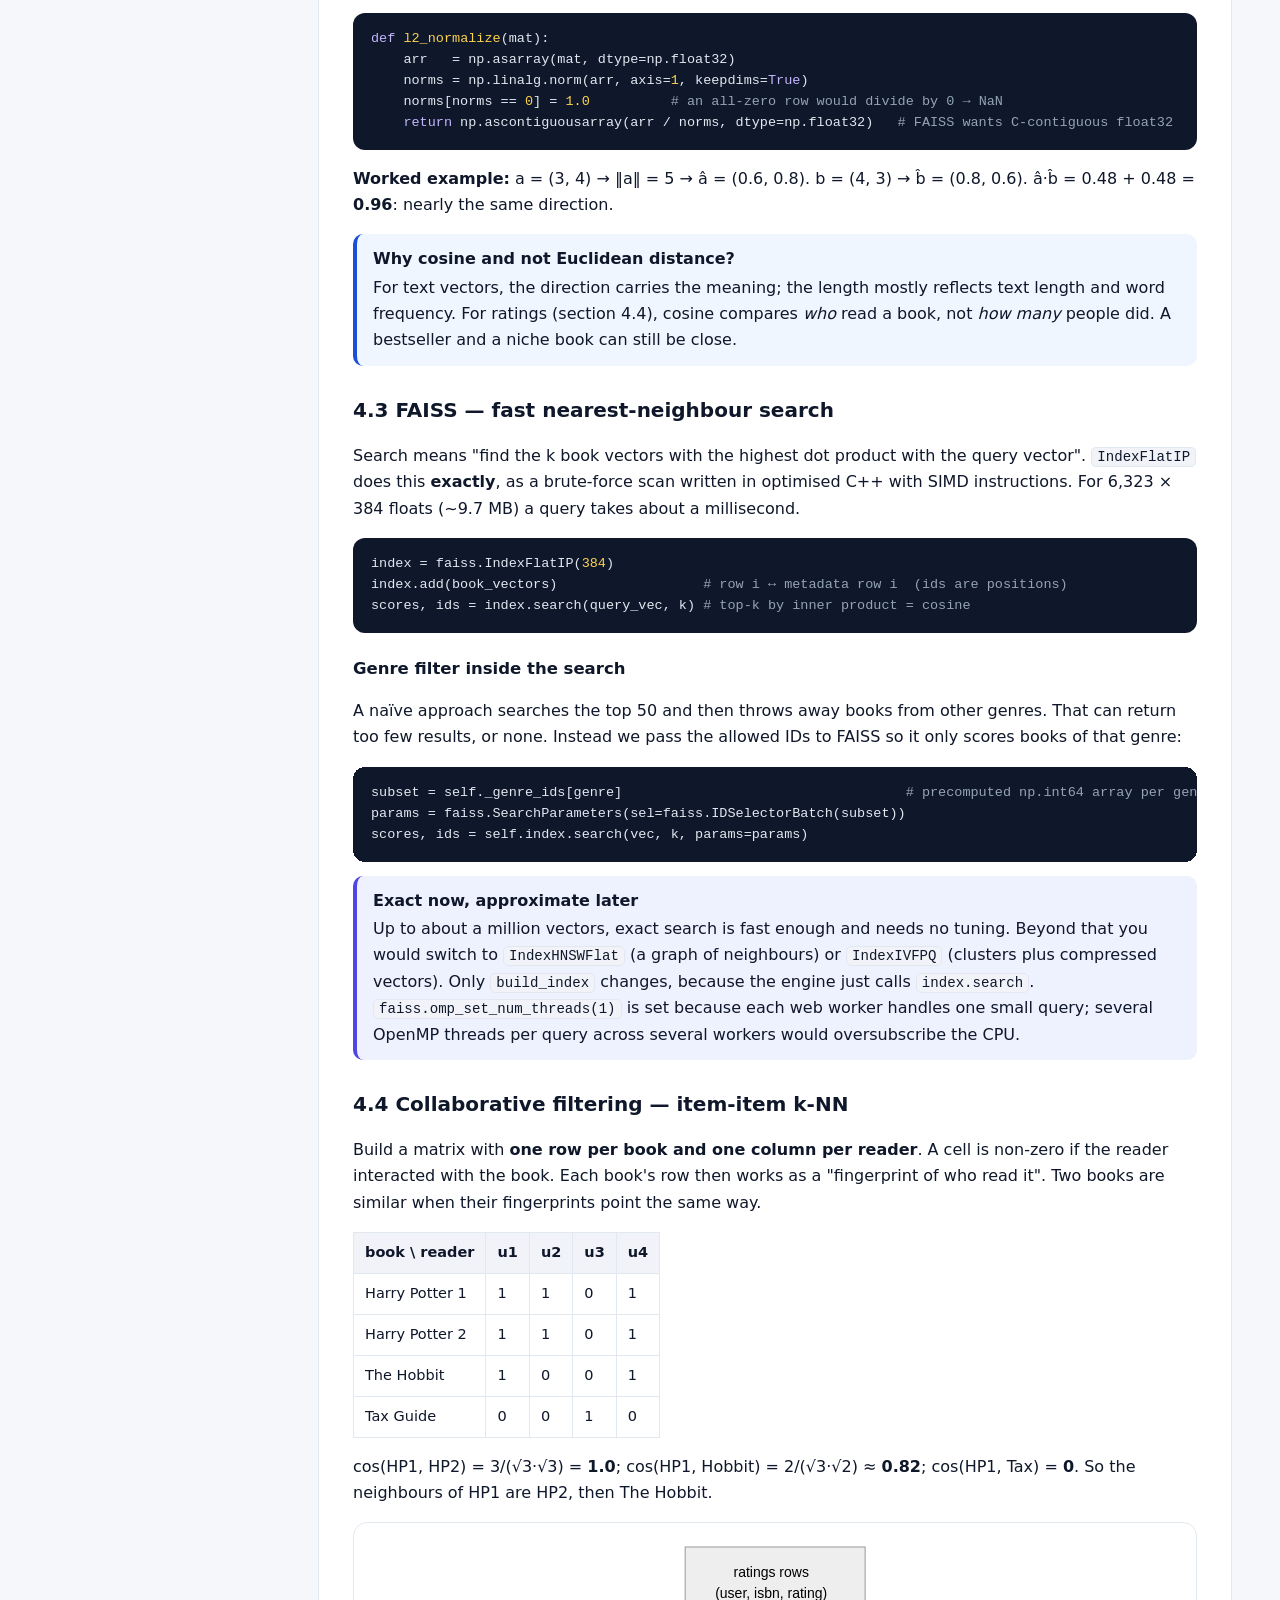
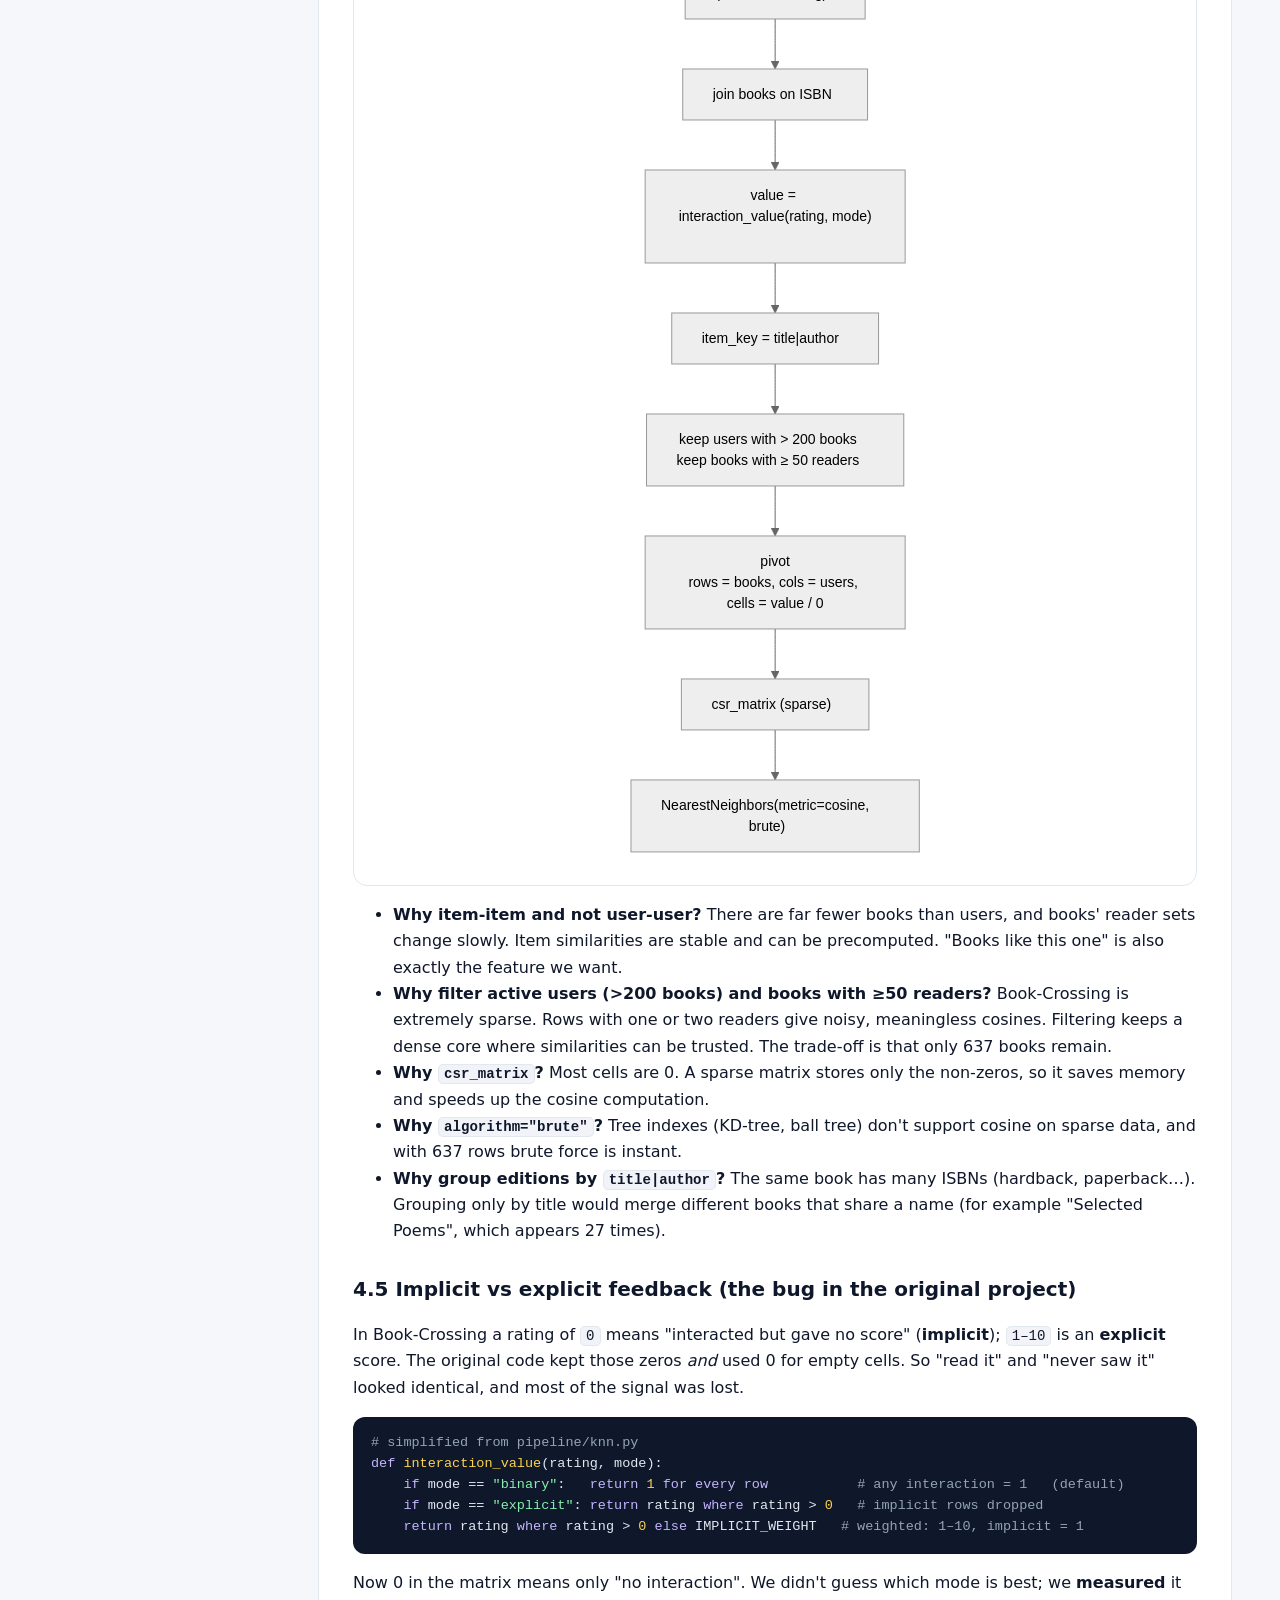
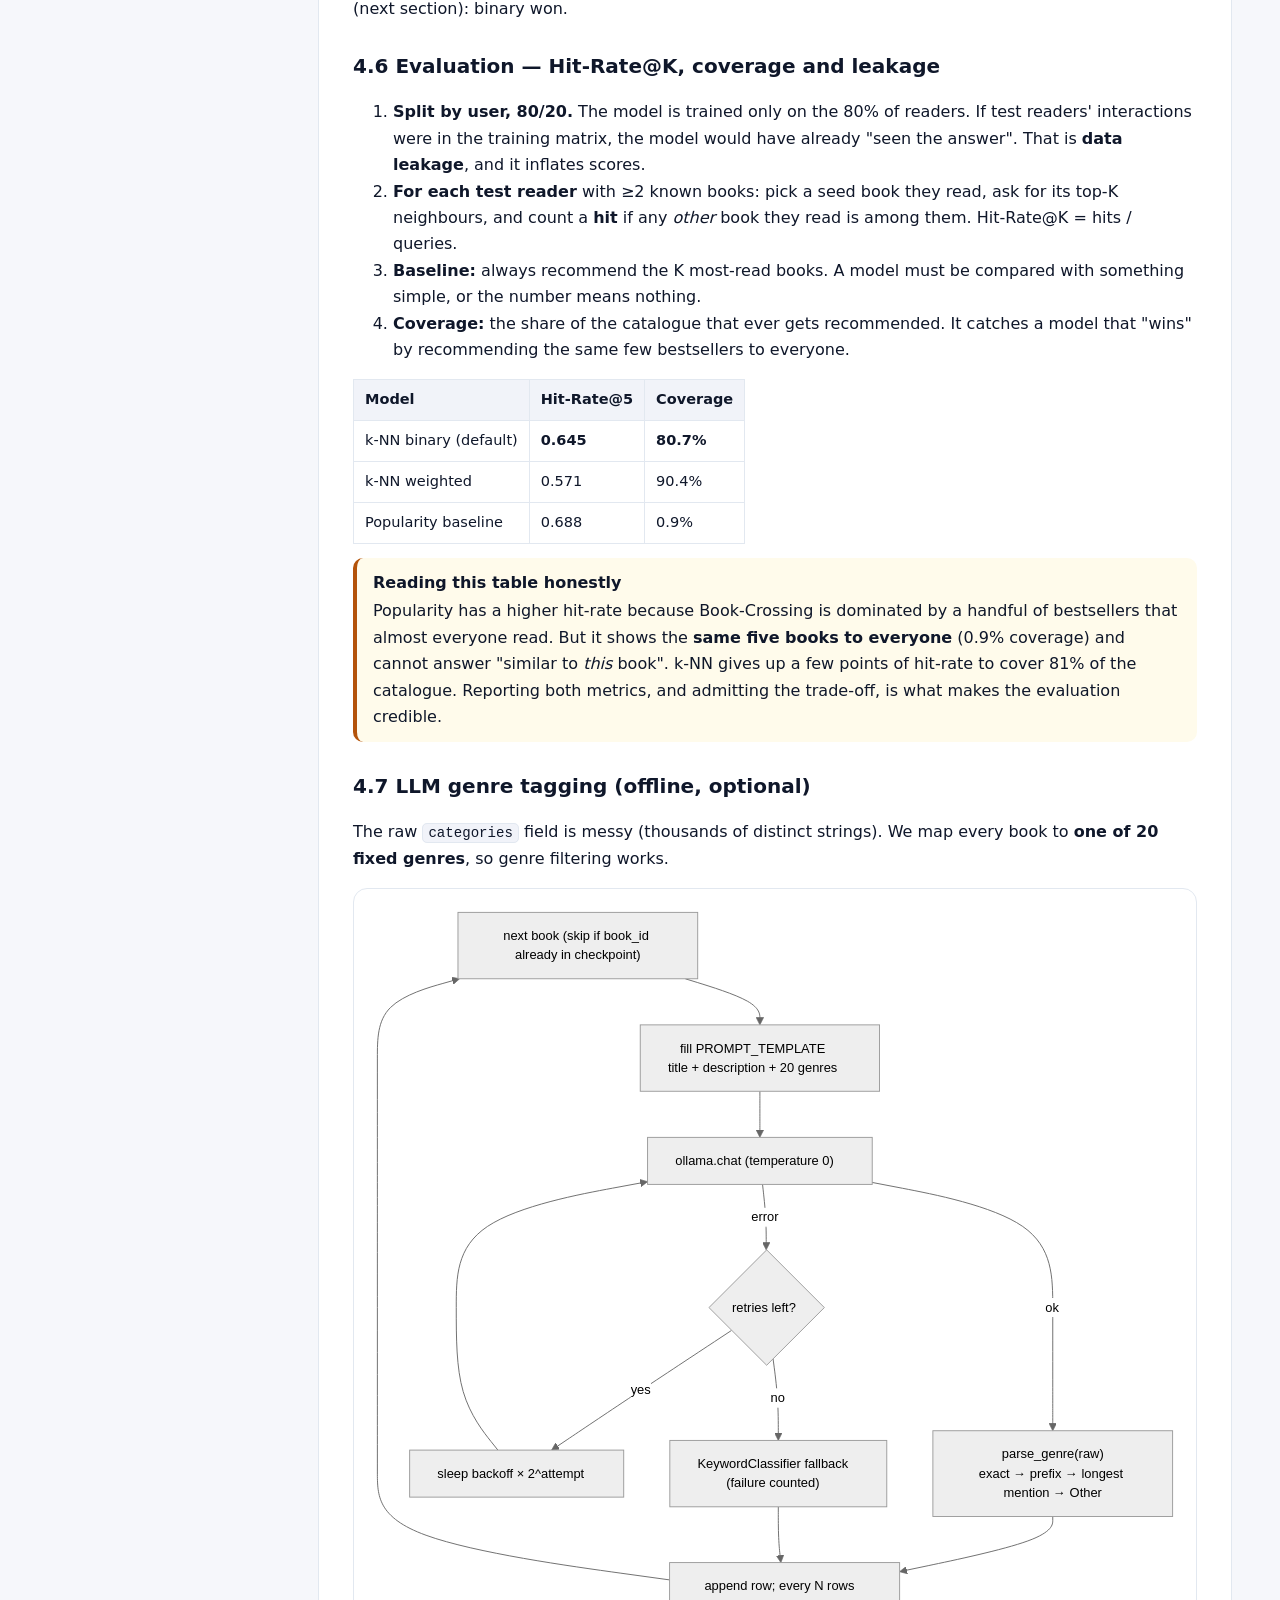
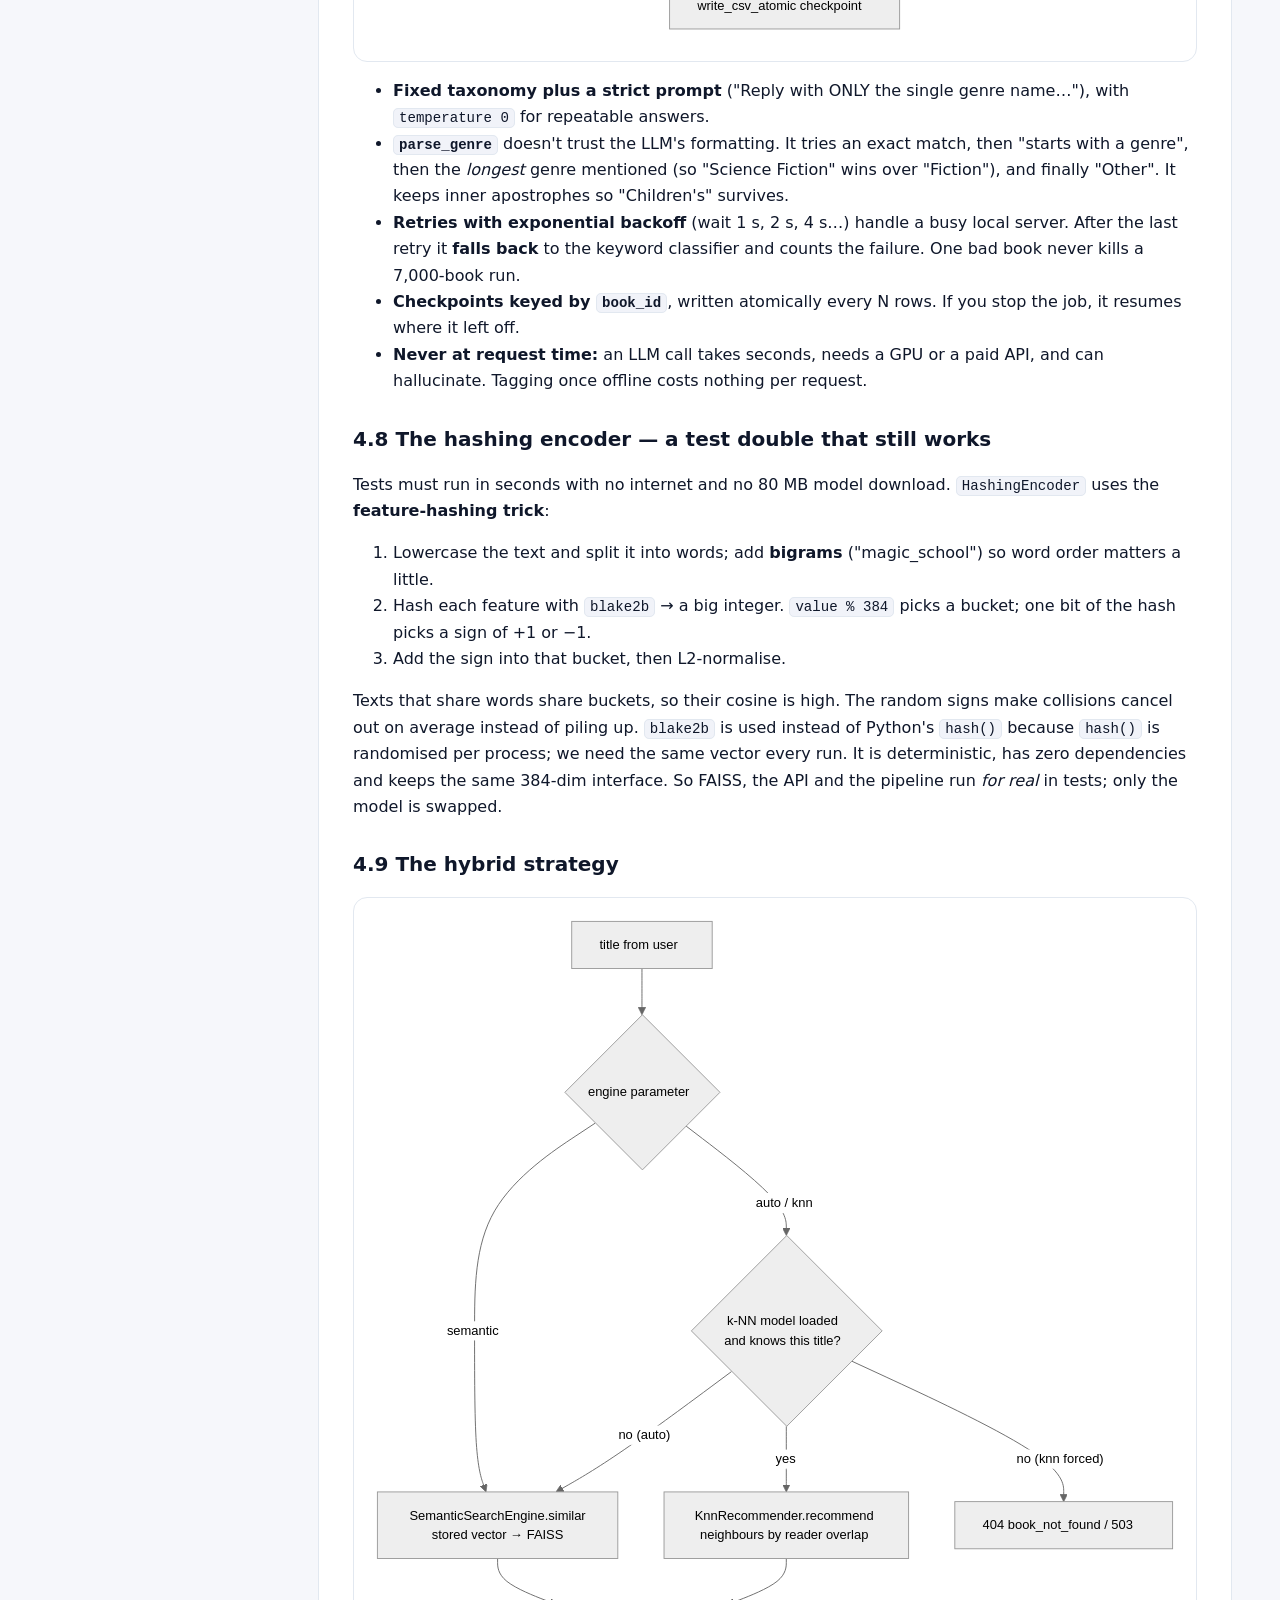
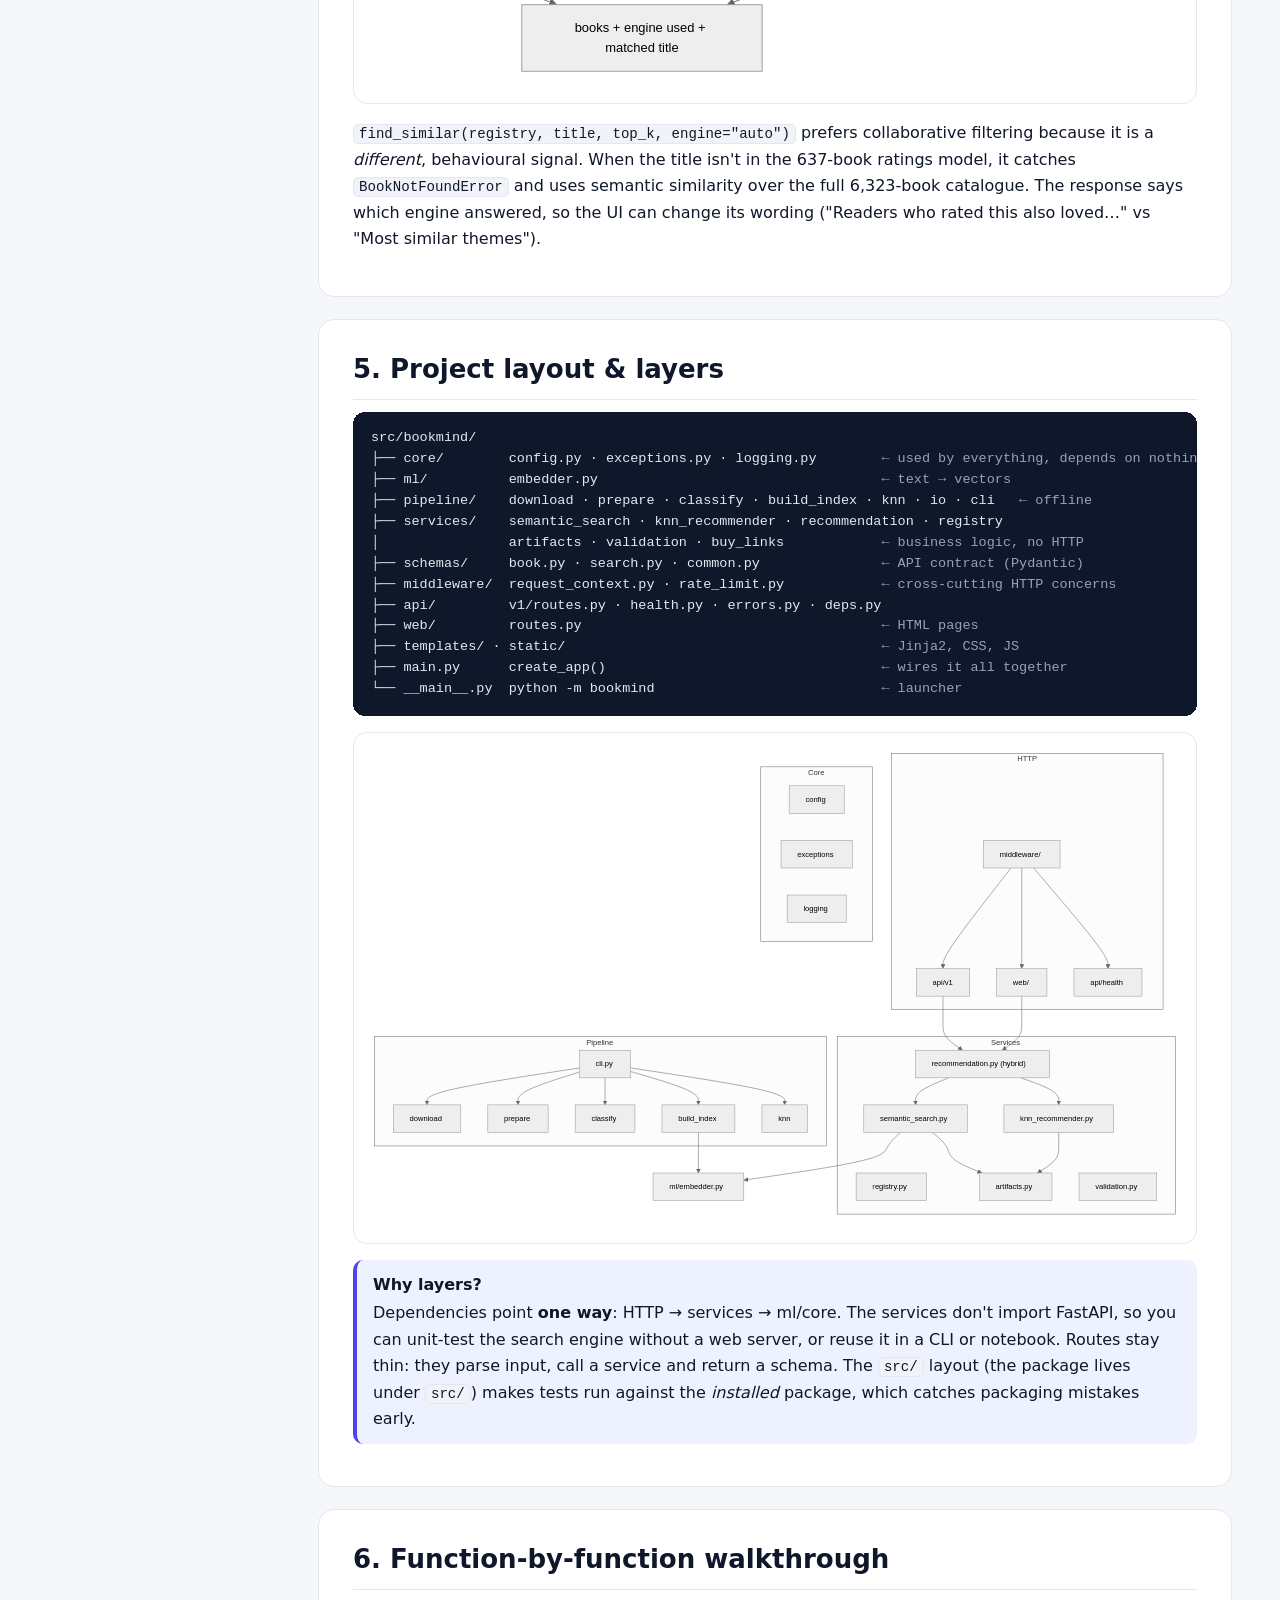
==== commit 3db765d1: "Fix Space description length" ====
--- a/docs/EXPLAINER.html
+++ b/docs/EXPLAINER.html
@@ -145,7 +145,7 @@
   <b>local LLM</b> that tags genres offline. Everything is free and runs on a laptop.</p>
   <p>This guide explains <i>what</i> each piece does, <i>why</i> it was chosen over the alternatives, and <i>how</i> it works
   inside, so you can rebuild the project from an empty folder instead of copying it.</p>
-  <div class="pills"><span class="pill">Python 3.10–3.13</span><span class="pill">FastAPI</span><span class="pill">Sentence-Transformers</span><span class="pill">FAISS</span><span class="pill">scikit-learn</span><span class="pill">pandas</span><span class="pill">506 tests</span><span class="pill">Docker · CI</span></div>
+  <div class="pills"><span class="pill">Python 3.10–3.13</span><span class="pill">FastAPI</span><span class="pill">Sentence-Transformers</span><span class="pill">FAISS</span><span class="pill">scikit-learn</span><span class="pill">pandas</span><span class="pill">517 tests</span><span class="pill">Docker · CI</span></div>
 </div>
 
 <section id="how">
@@ -576,7 +576,7 @@
 <div class="card"><h4>Fakes, not mocks of everything</h4><code>HashingEncoder</code> replaces MiniLM; <code>tests/bx_fixture.py</code> generates small Book-Crossing files with known clusters (<code>cluster_of</code>), so tests can assert that "a fantasy book's neighbours are fantasy books". FAISS and scikit-learn run for real.</div>
 </div>
 <p>Key fixtures in <code>tests/conftest.py</code>: <code>make_settings(**overrides)</code> (validated settings pointing at a temp dir), <code>built_dir</code> (a ready artifacts folder), <code>write_knn_artifacts</code>, and clients for the API. Each test gets a fresh app through <code>create_app(settings, registry)</code>.</p>
-<pre><code>python -m pytest                          <span class="c"># 506 tests, ~99% coverage (CI fails below 85%)</span>
+<pre><code>python -m pytest                          <span class="c"># 517 tests, ~99% coverage (CI fails below 85%)</span>
 python -m pytest tests/unit -q            <span class="c"># just the fast unit tests</span>
 python -m pytest -k autocomplete          <span class="c"># tests whose name matches</span>
 python -m pytest --cov --cov-report=html  <span class="c"># browse htmlcov/index.html</span></code></pre>
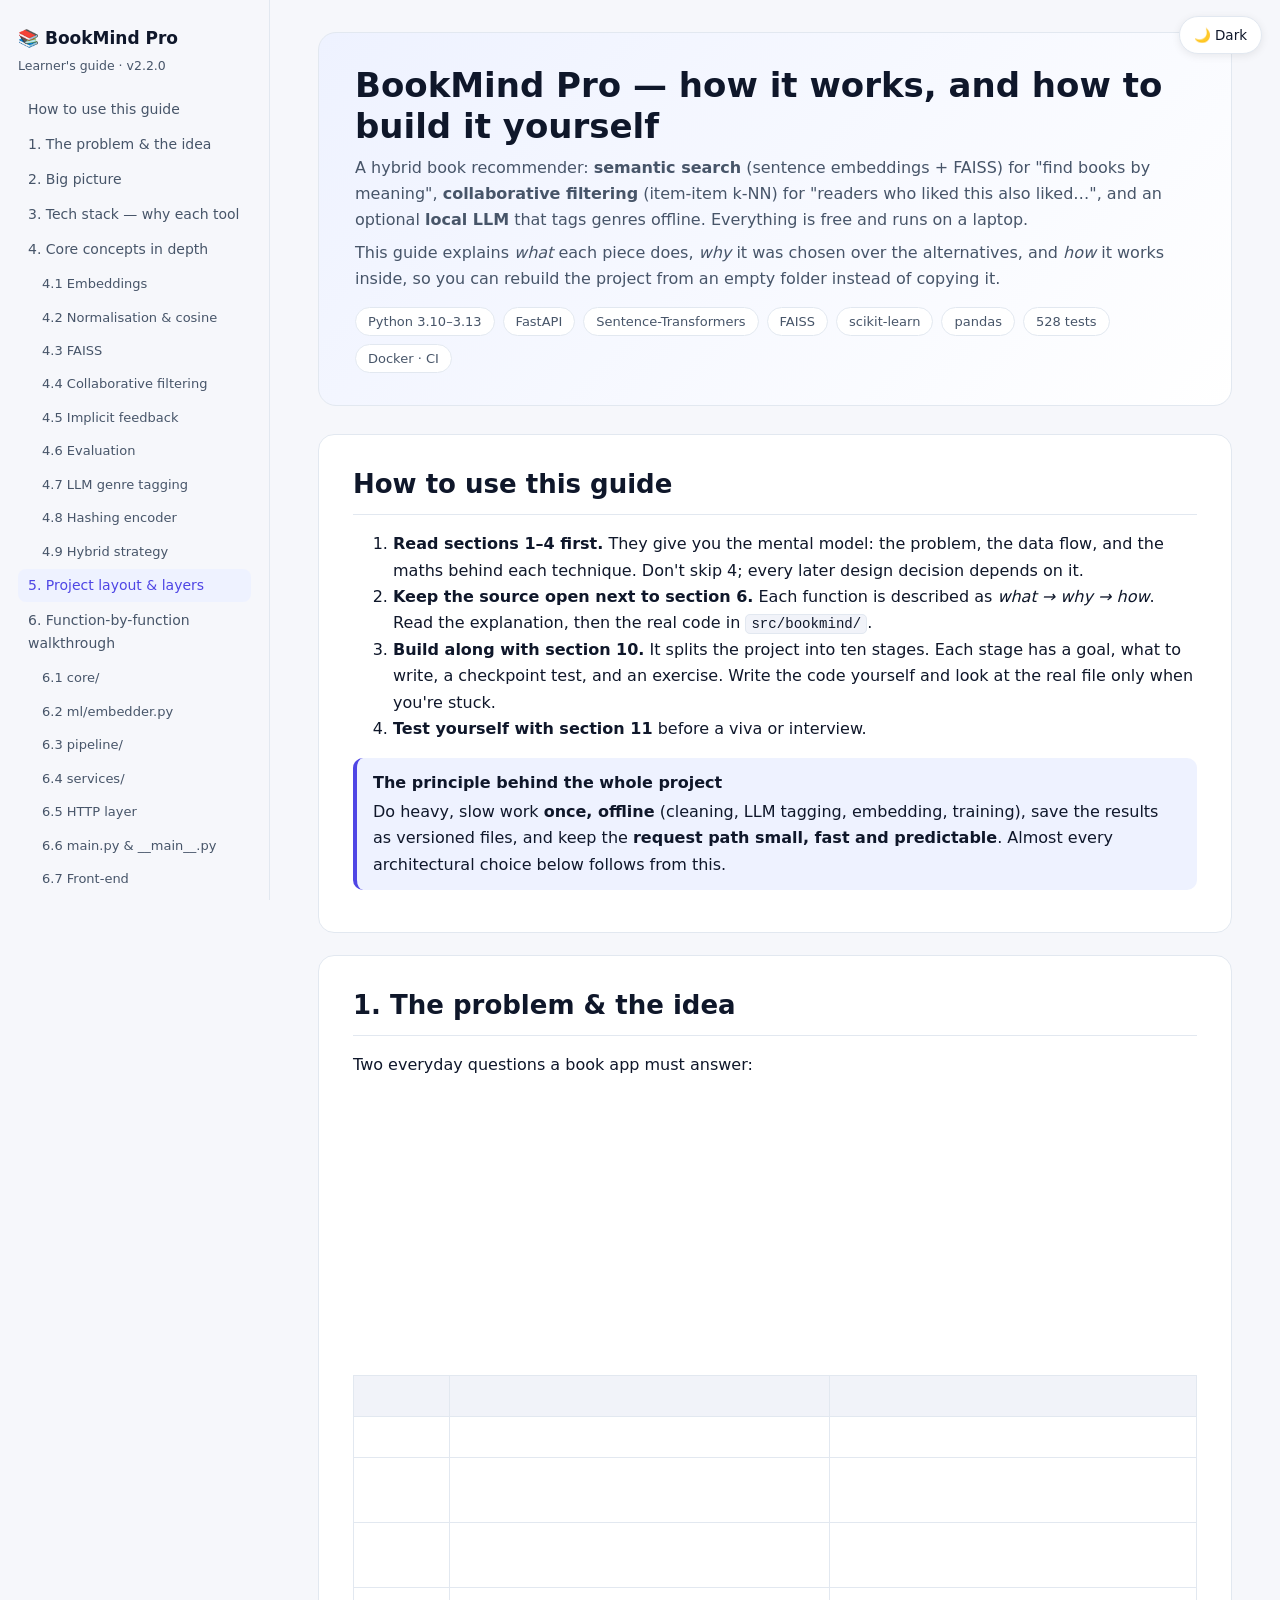
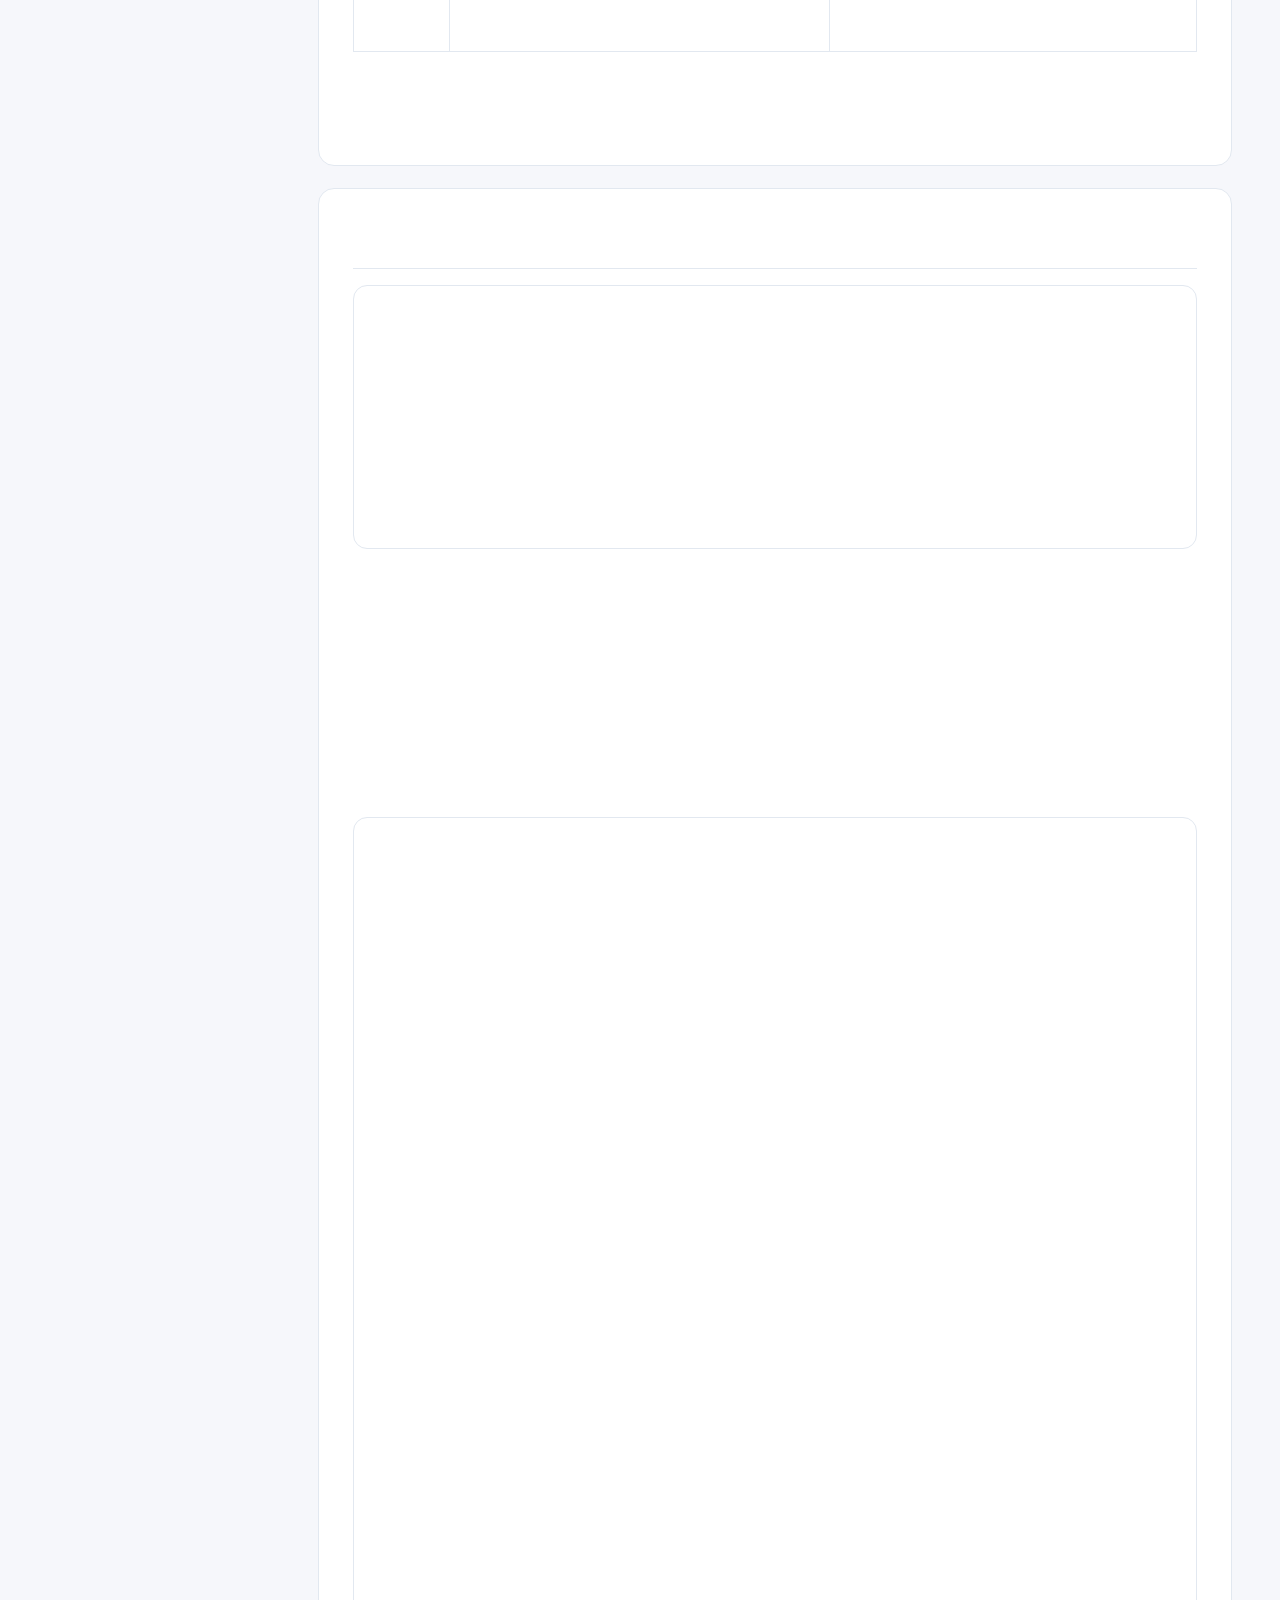
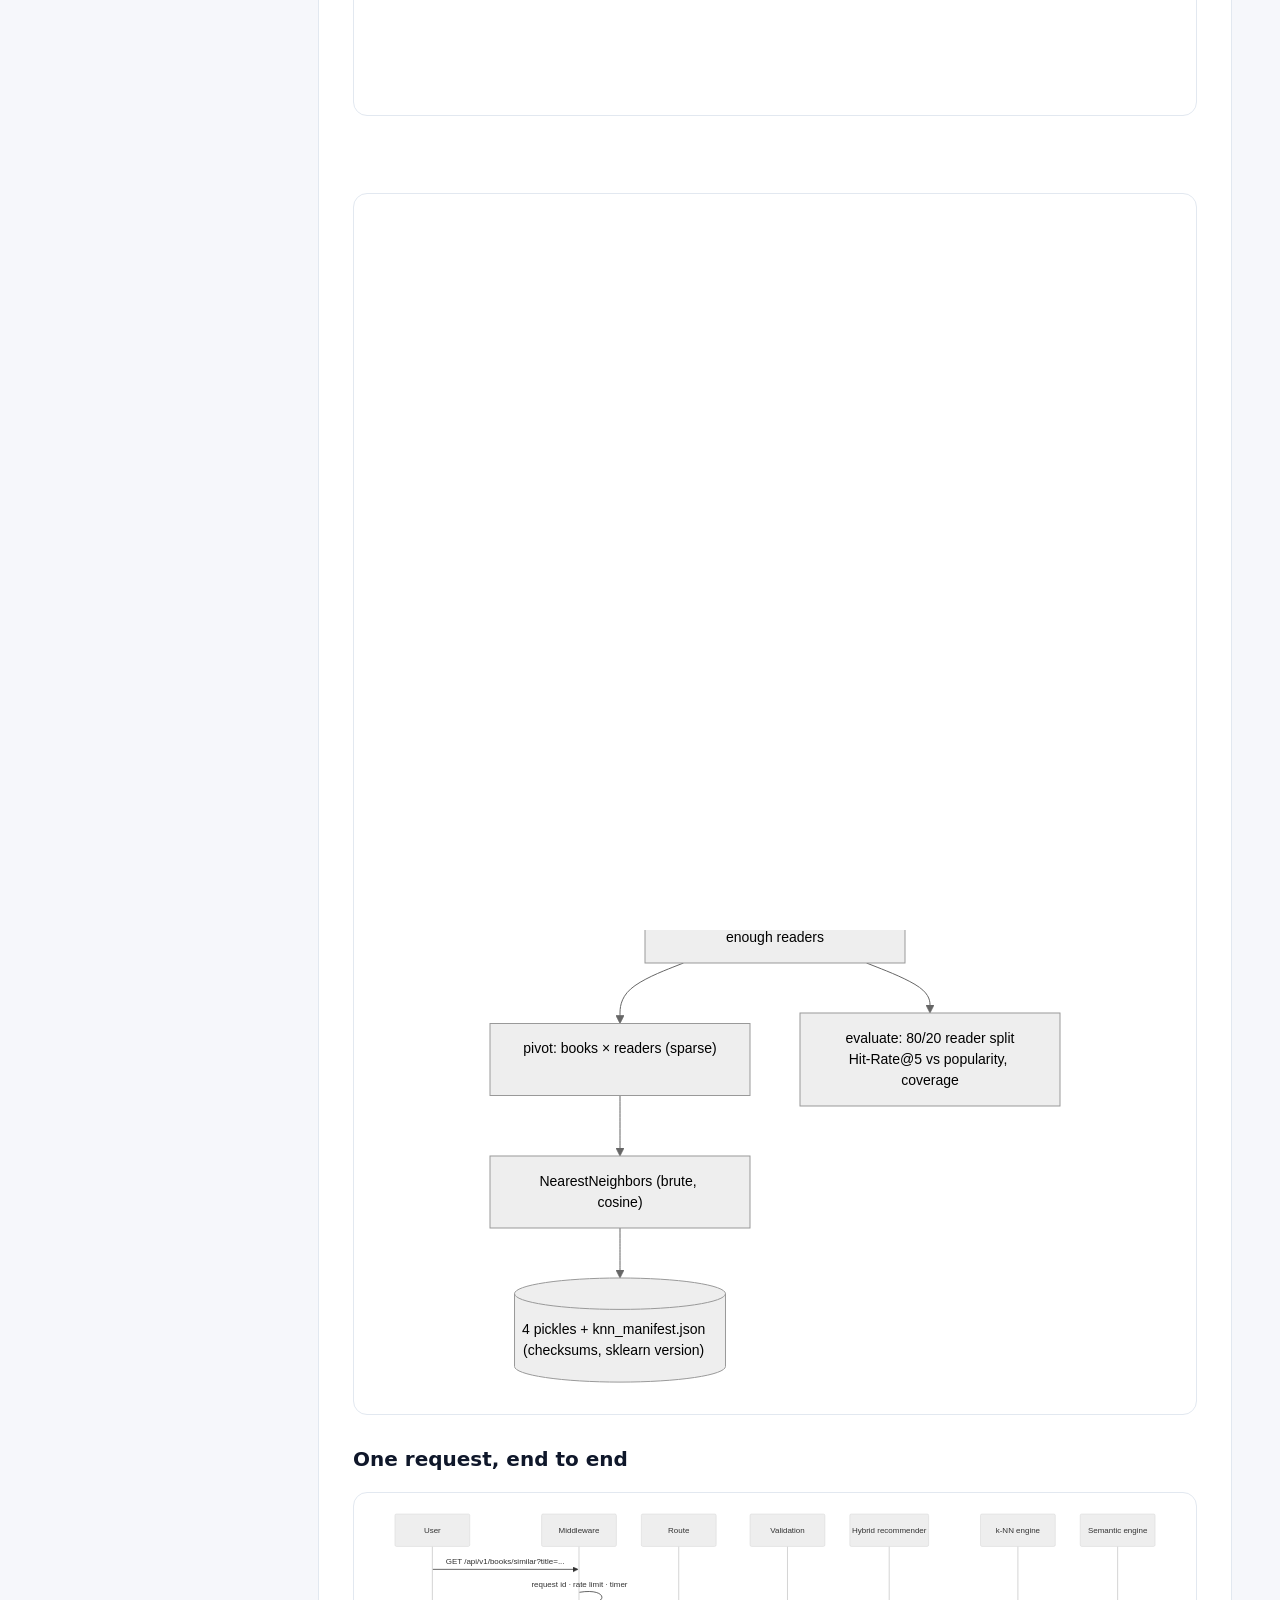
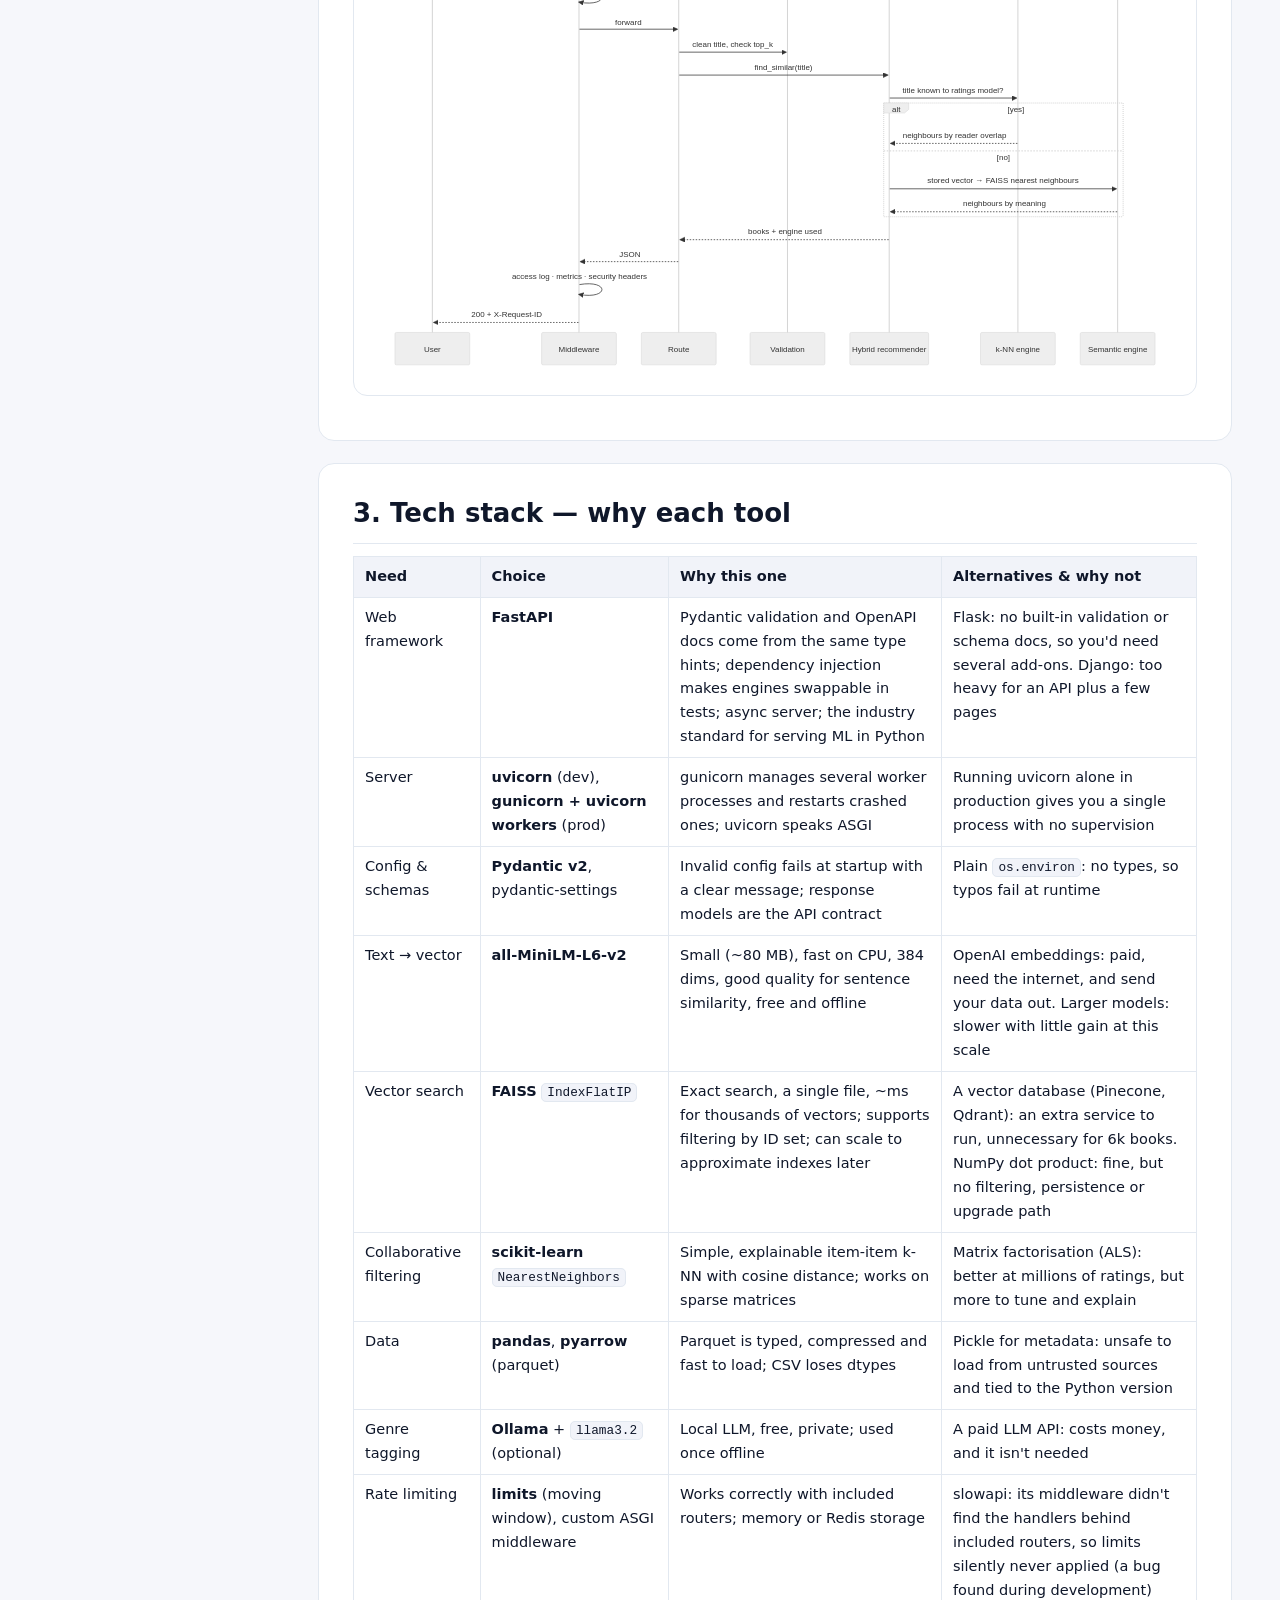
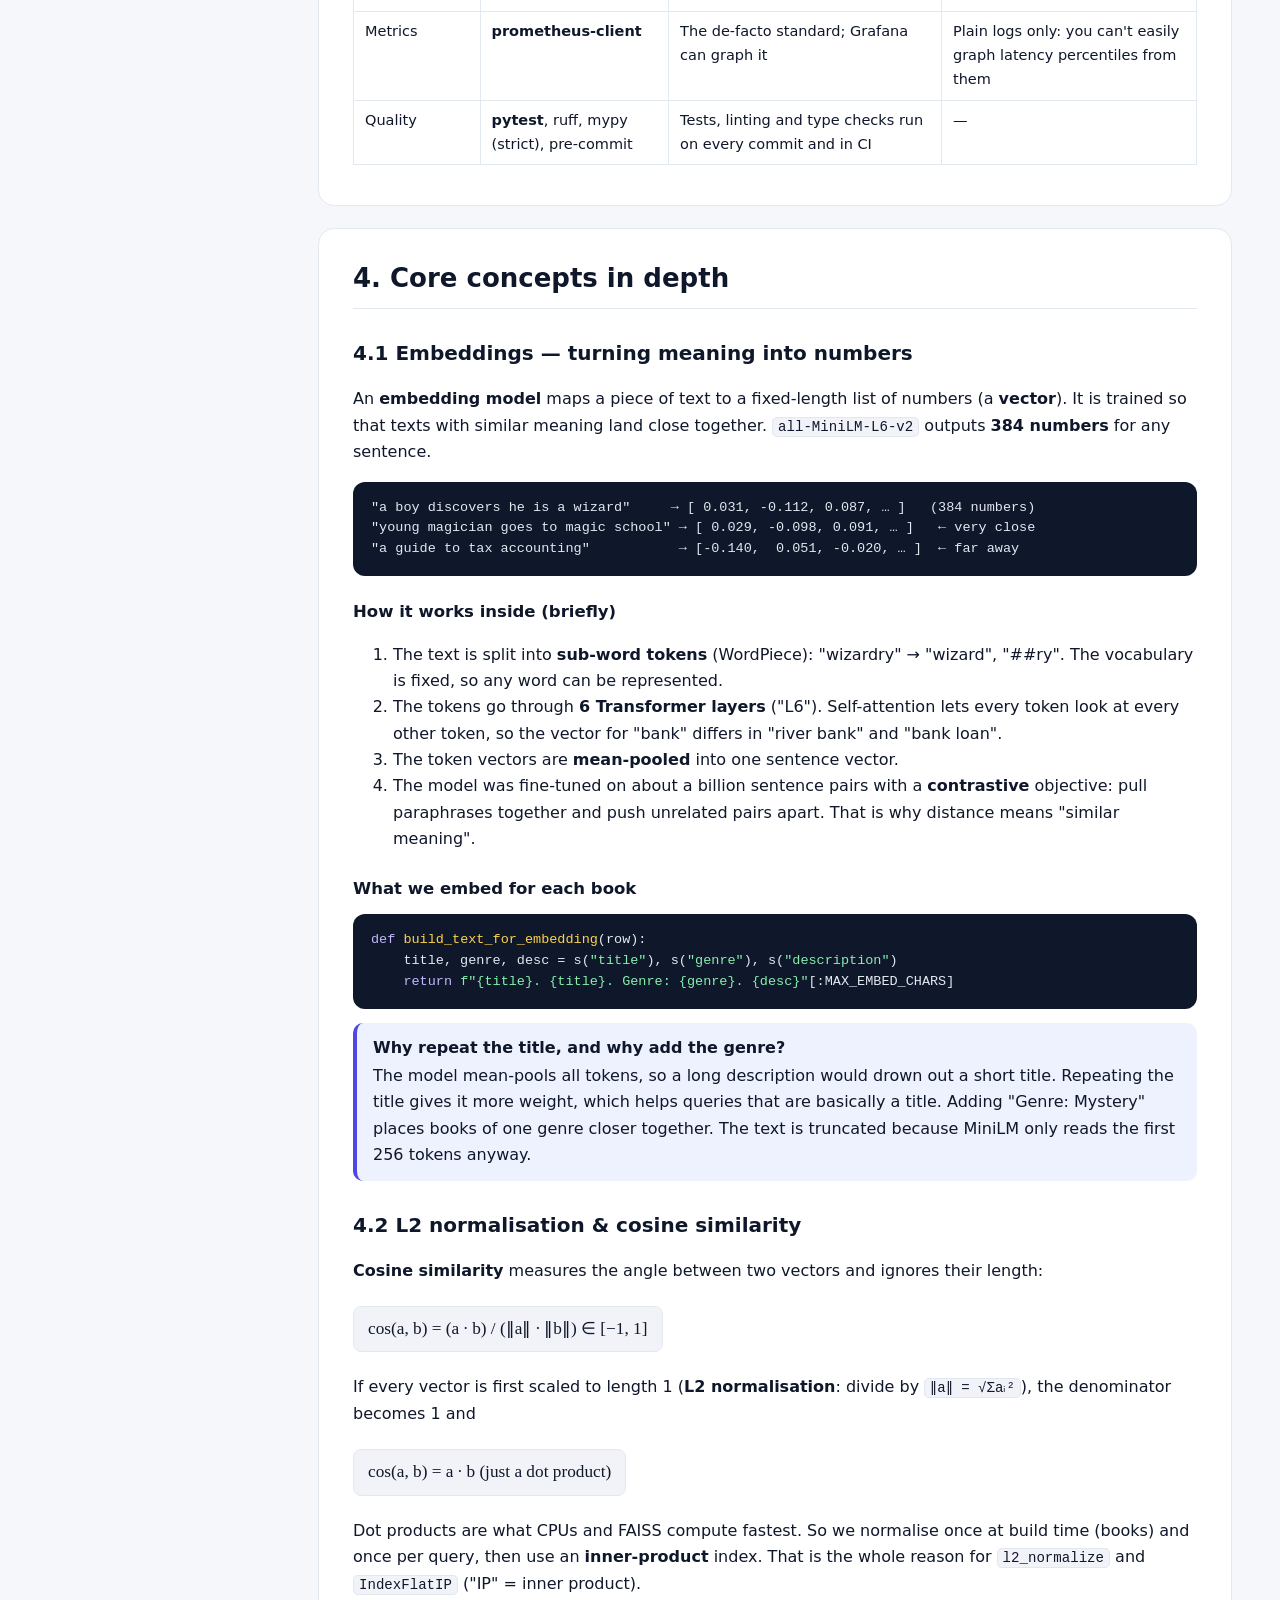
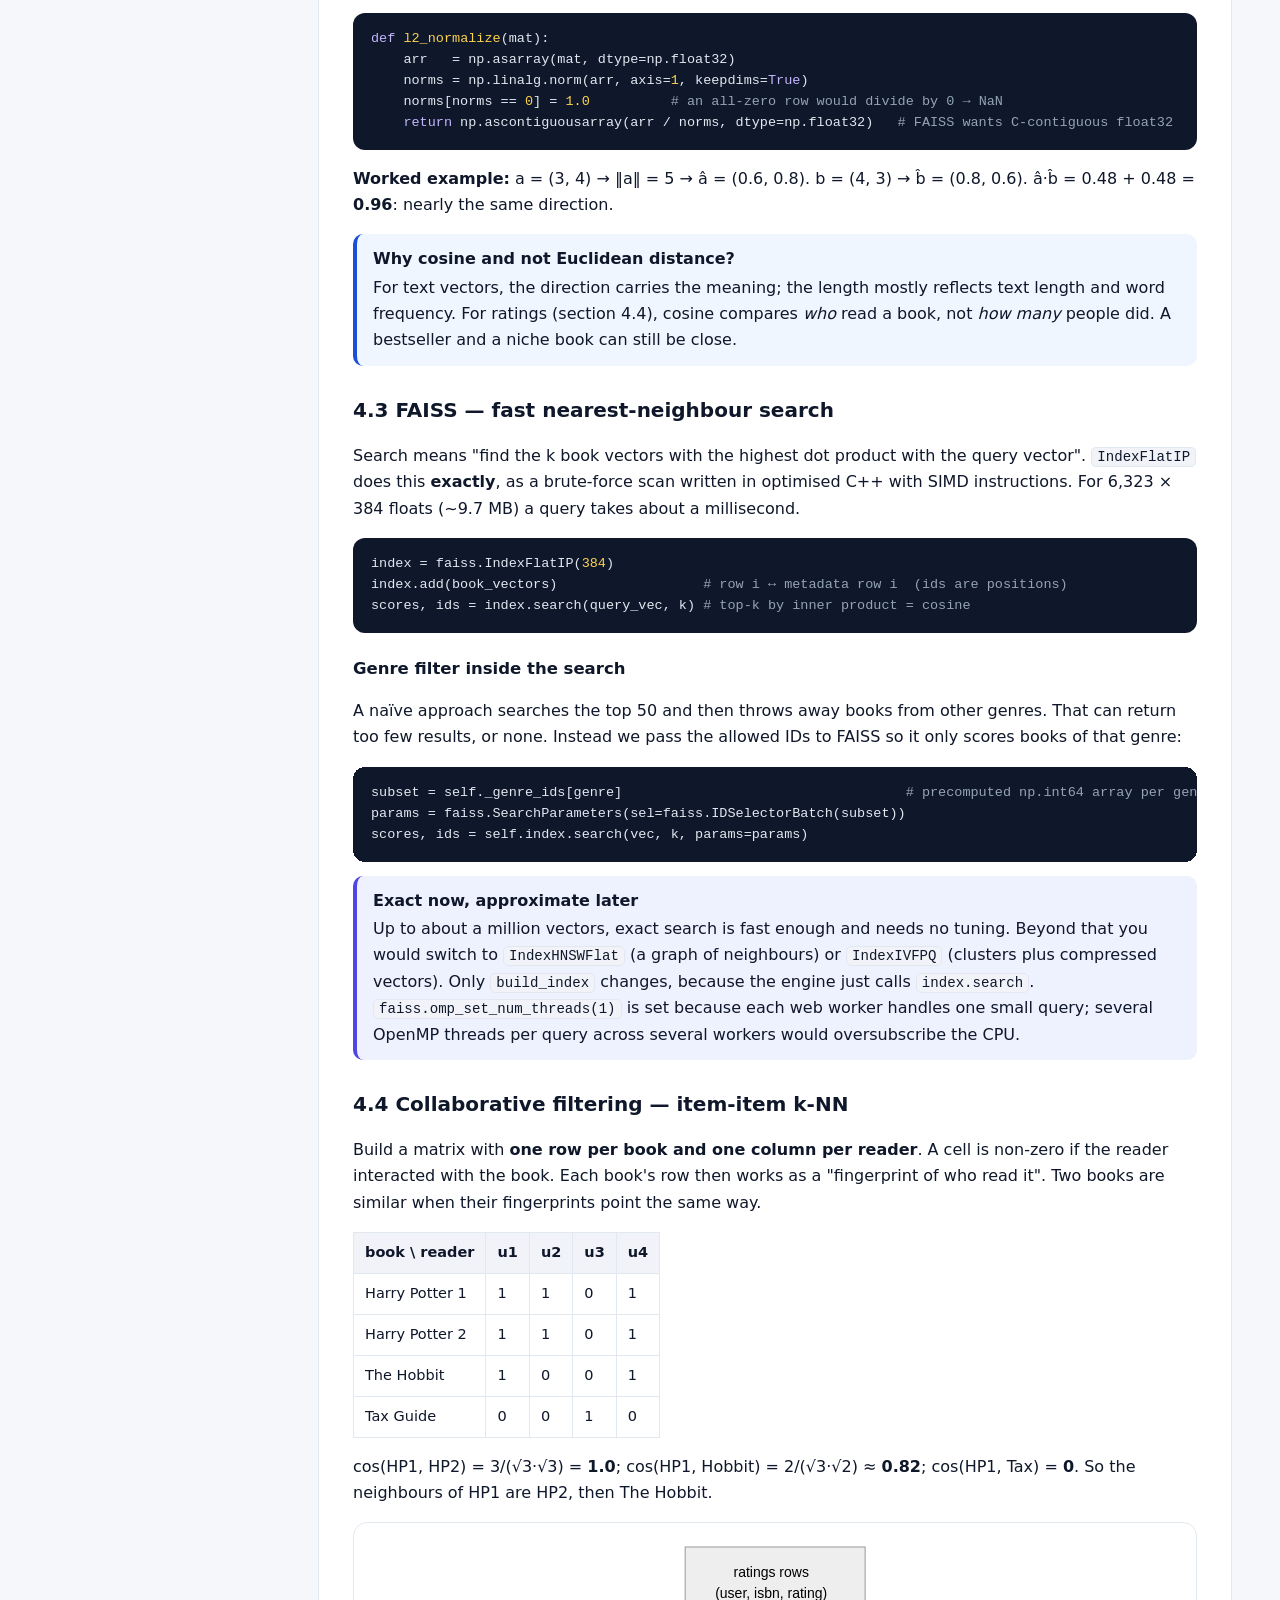
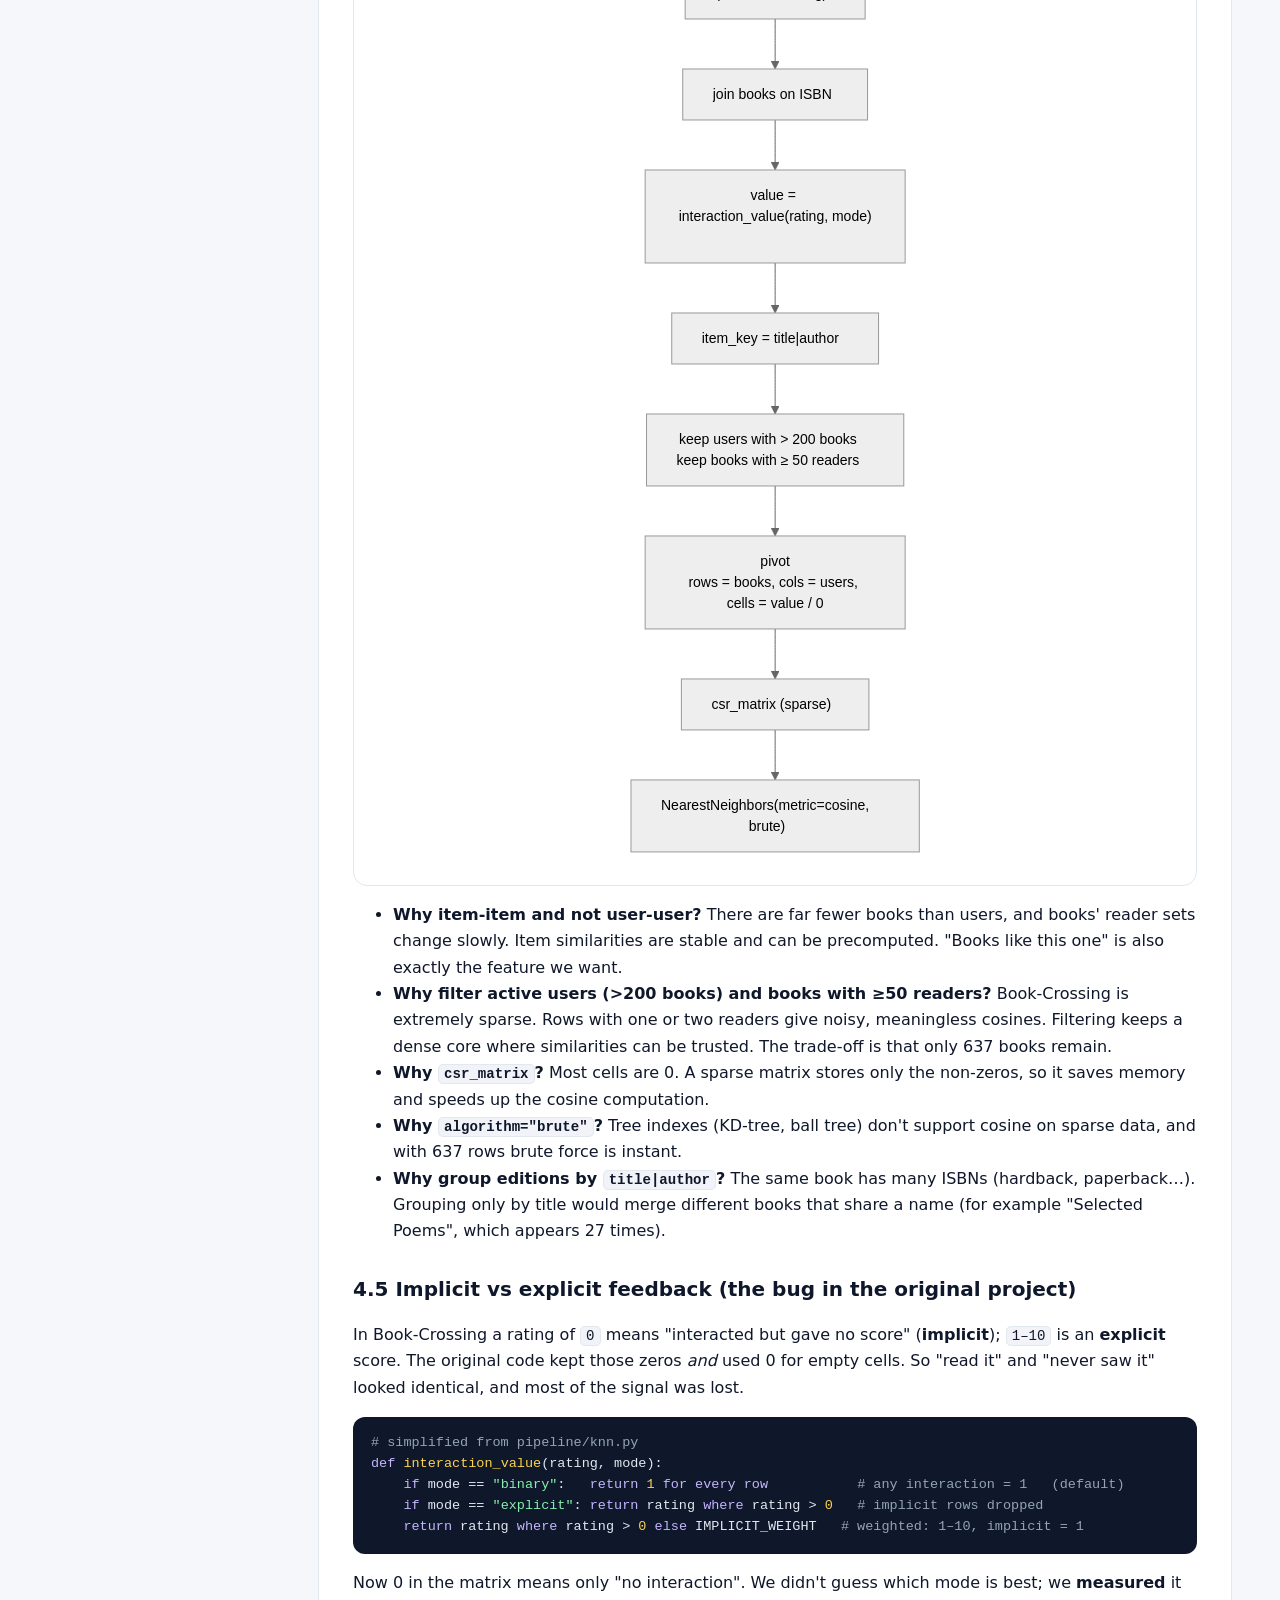
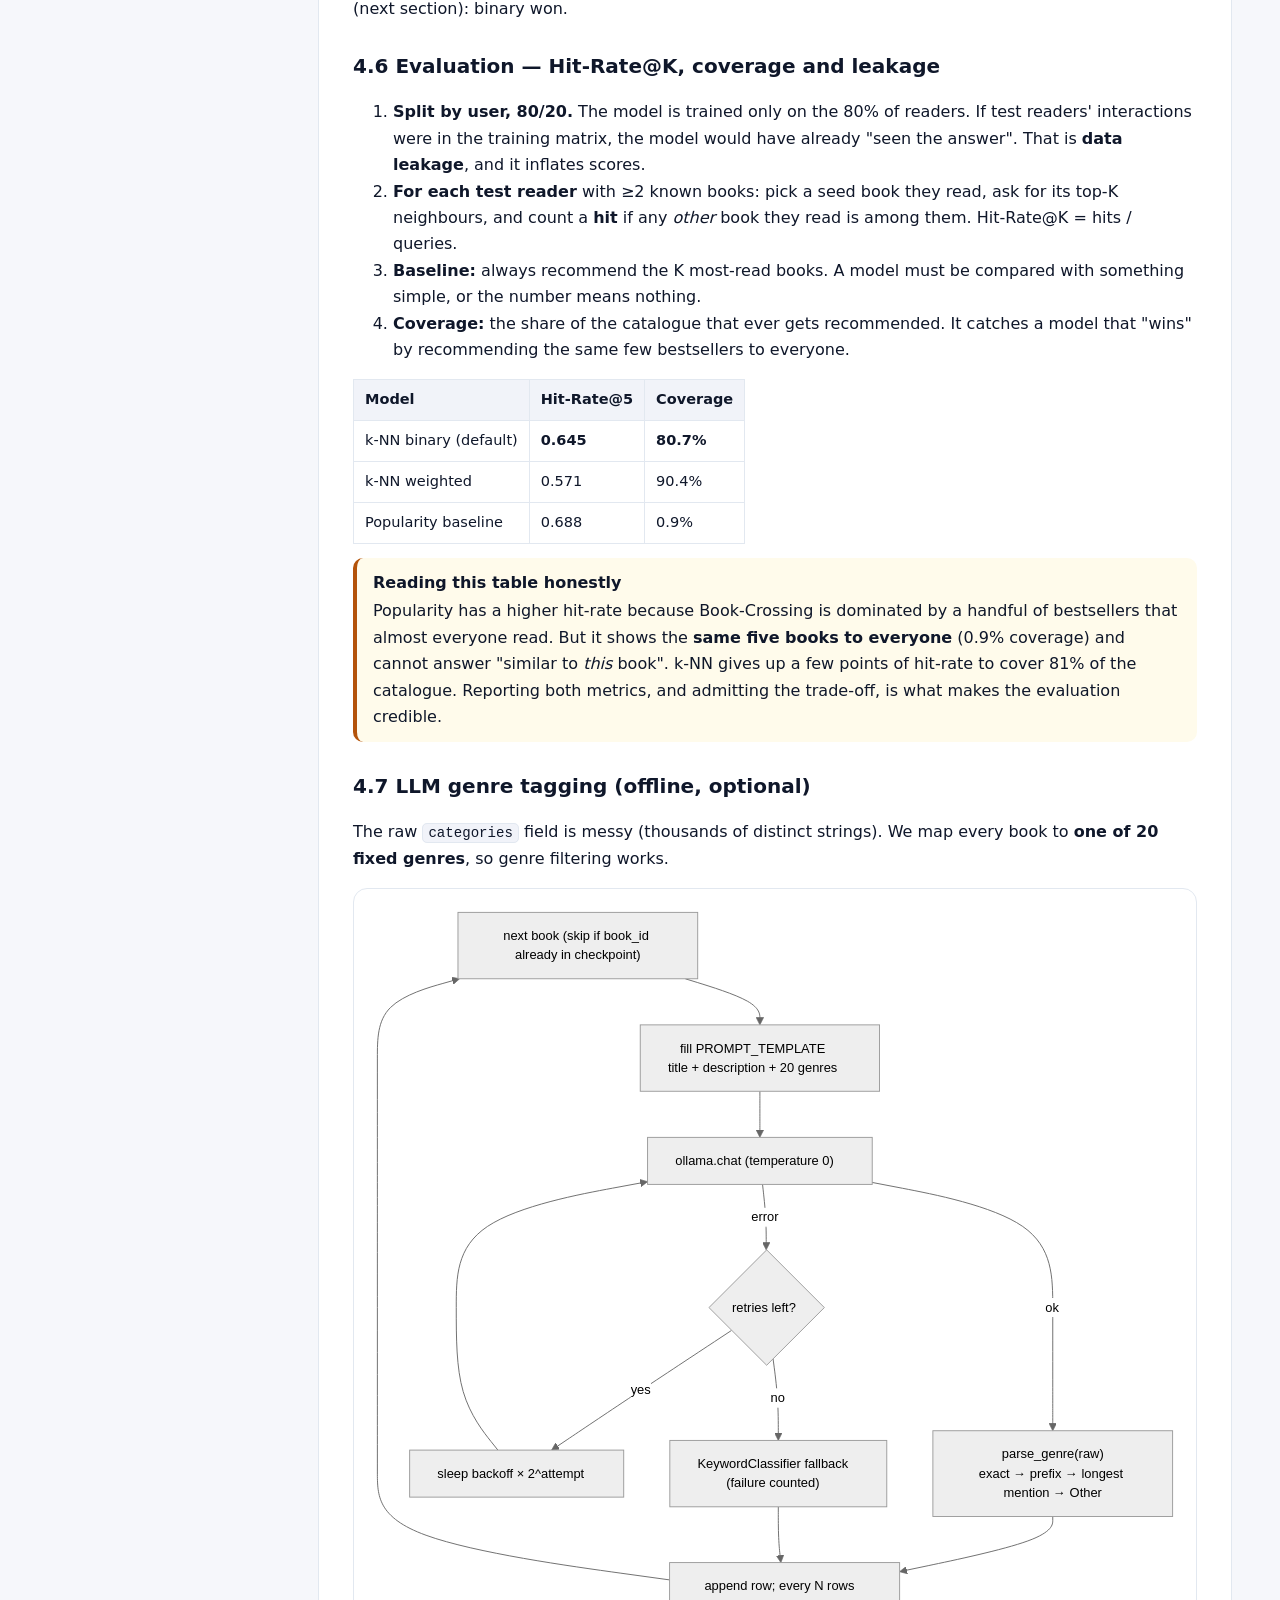
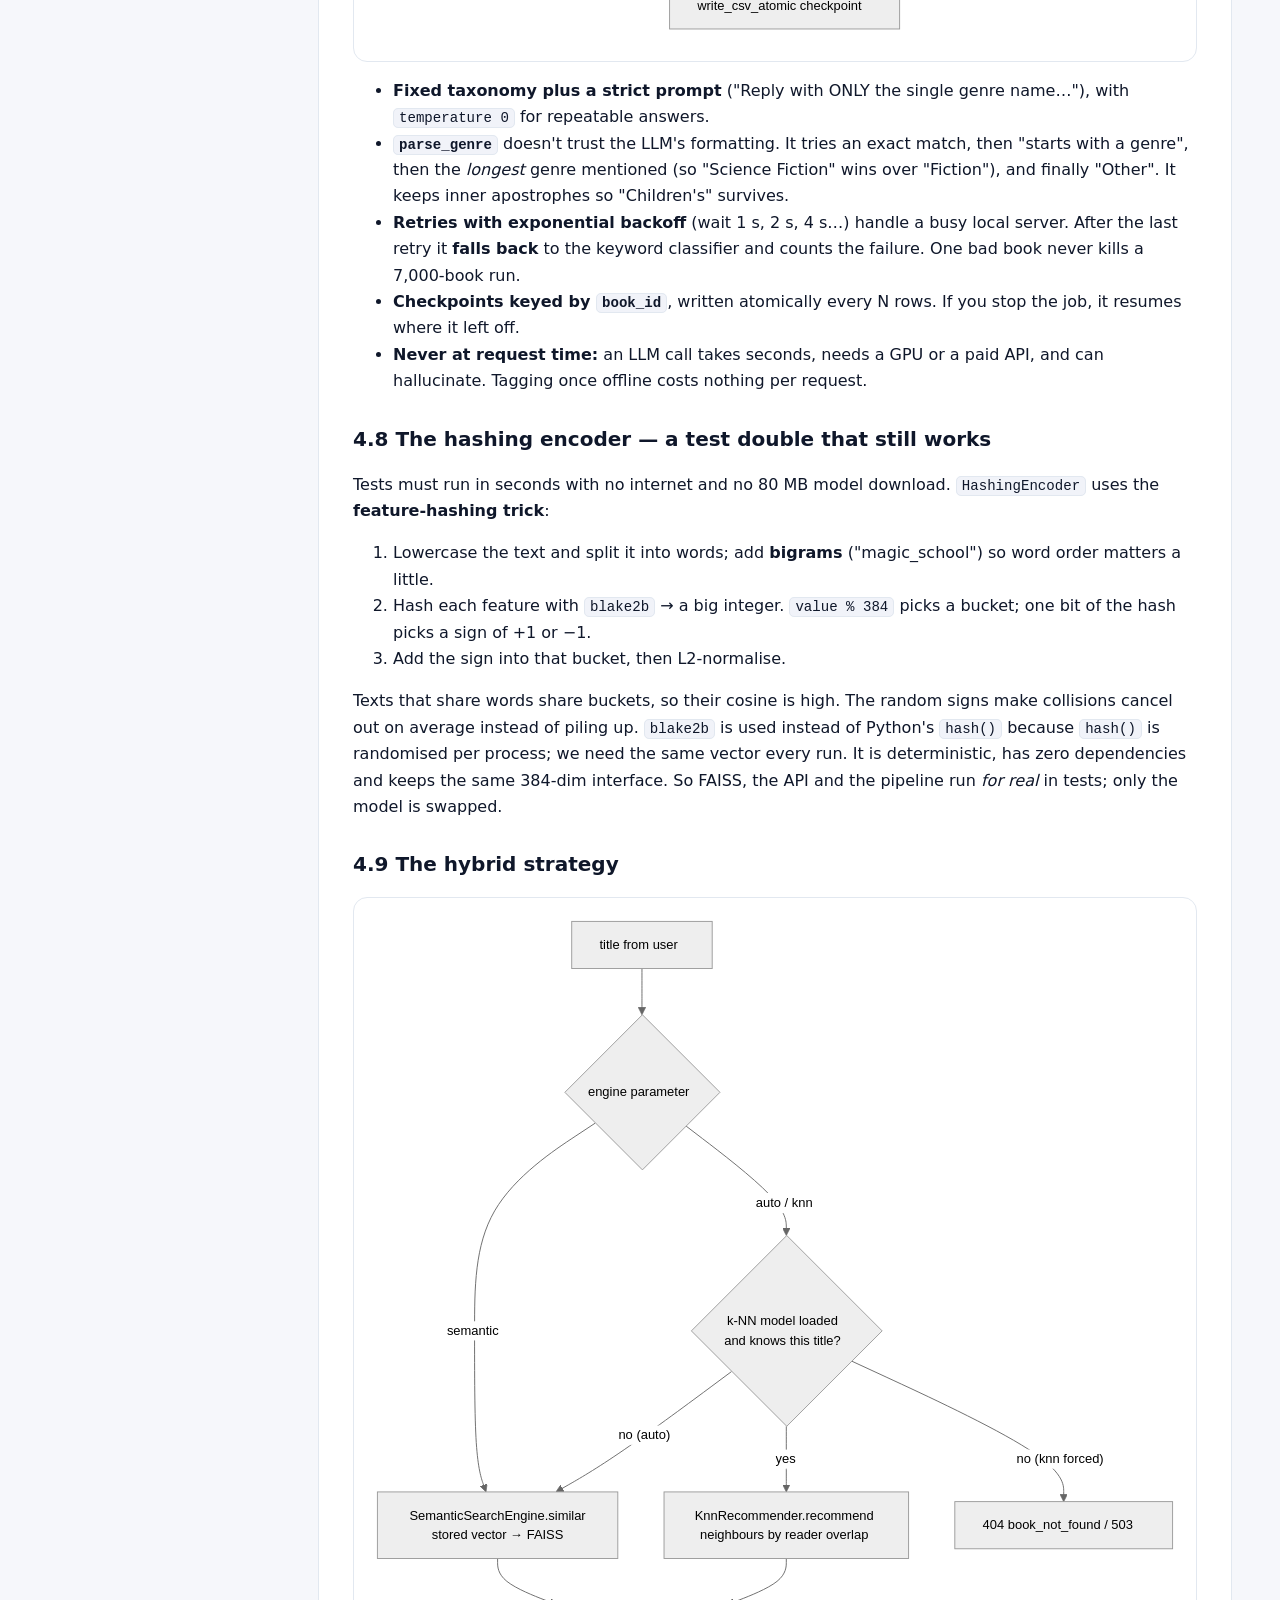
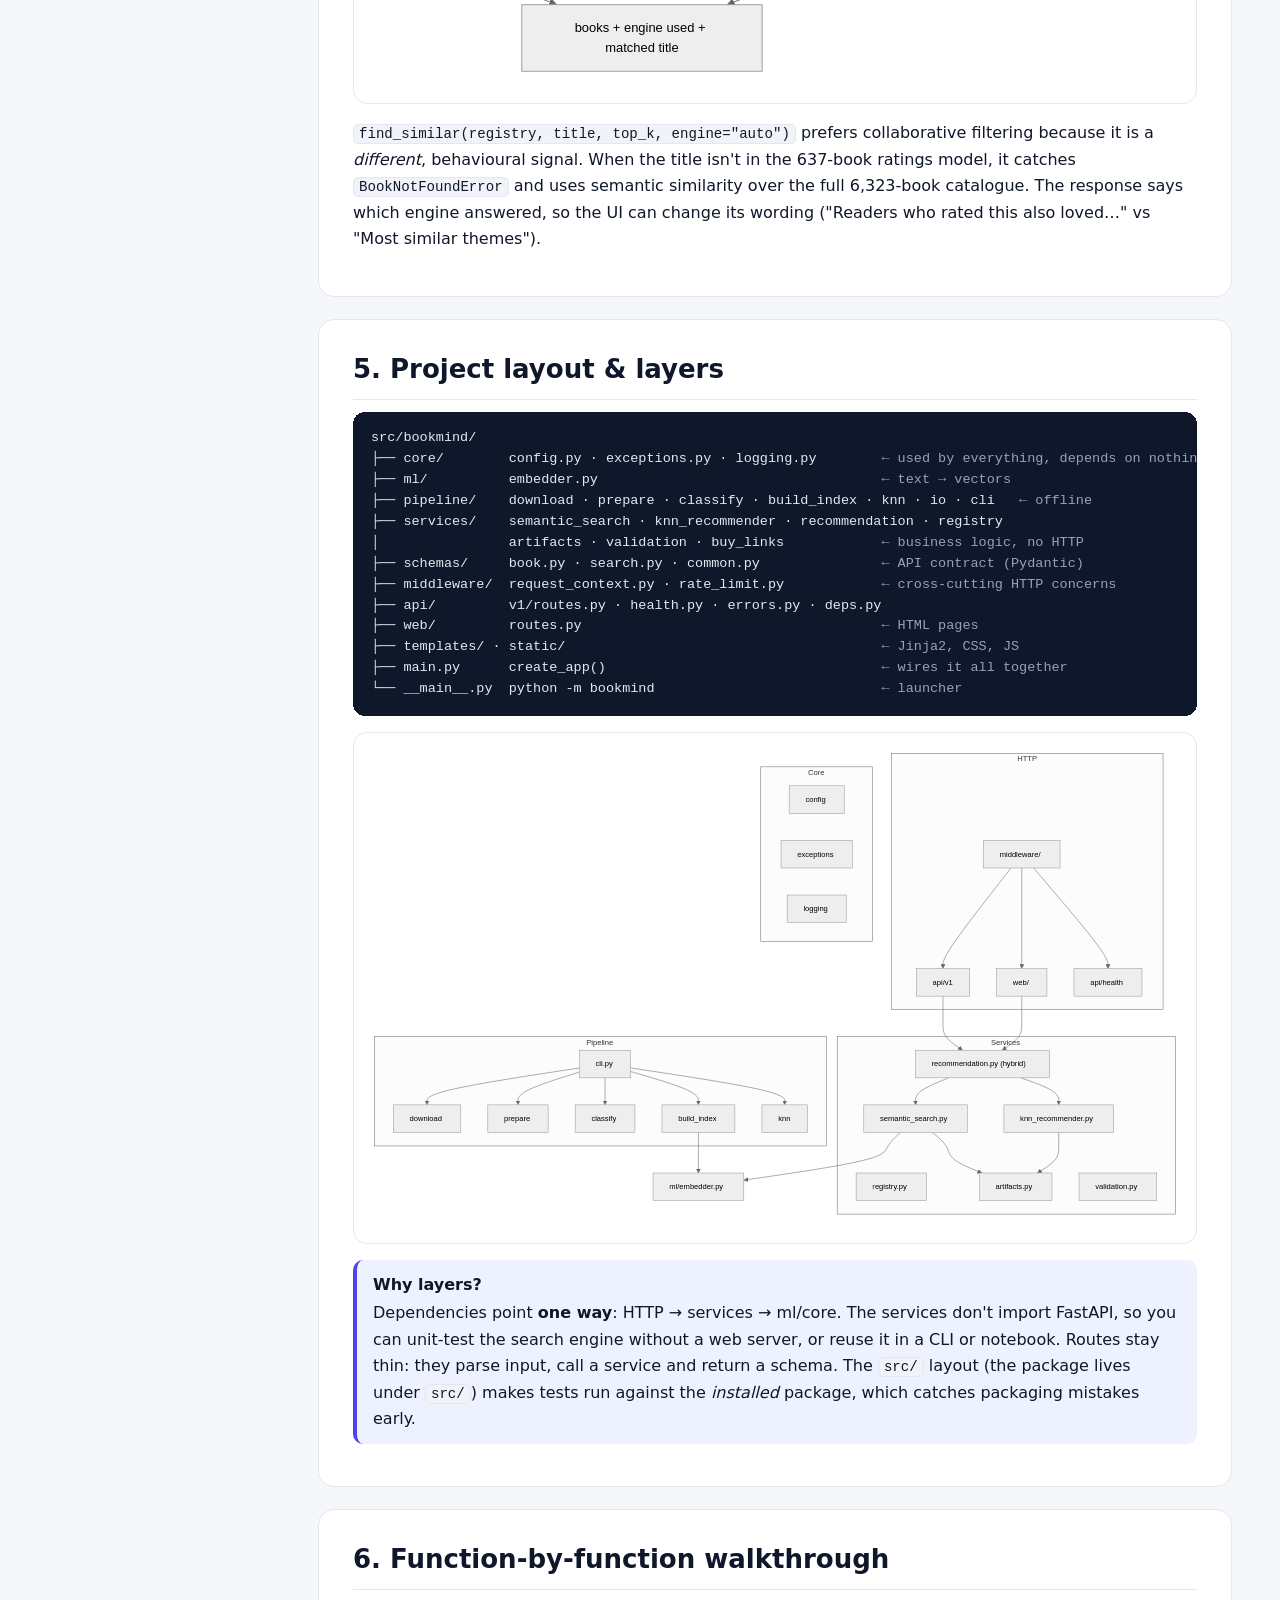
==== commit fb6a1fa9: "Serve the full BookMind website on Hugging Face" ====
--- a/docs/EXPLAINER.html
+++ b/docs/EXPLAINER.html
@@ -145,7 +145,7 @@
   <b>local LLM</b> that tags genres offline. Everything is free and runs on a laptop.</p>
   <p>This guide explains <i>what</i> each piece does, <i>why</i> it was chosen over the alternatives, and <i>how</i> it works
   inside, so you can rebuild the project from an empty folder instead of copying it.</p>
-  <div class="pills"><span class="pill">Python 3.10–3.13</span><span class="pill">FastAPI</span><span class="pill">Sentence-Transformers</span><span class="pill">FAISS</span><span class="pill">scikit-learn</span><span class="pill">pandas</span><span class="pill">517 tests</span><span class="pill">Docker · CI</span></div>
+  <div class="pills"><span class="pill">Python 3.10–3.13</span><span class="pill">FastAPI</span><span class="pill">Sentence-Transformers</span><span class="pill">FAISS</span><span class="pill">scikit-learn</span><span class="pill">pandas</span><span class="pill">528 tests</span><span class="pill">Docker · CI</span></div>
 </div>
 
 <section id="how">
@@ -576,7 +576,7 @@
 <div class="card"><h4>Fakes, not mocks of everything</h4><code>HashingEncoder</code> replaces MiniLM; <code>tests/bx_fixture.py</code> generates small Book-Crossing files with known clusters (<code>cluster_of</code>), so tests can assert that "a fantasy book's neighbours are fantasy books". FAISS and scikit-learn run for real.</div>
 </div>
 <p>Key fixtures in <code>tests/conftest.py</code>: <code>make_settings(**overrides)</code> (validated settings pointing at a temp dir), <code>built_dir</code> (a ready artifacts folder), <code>write_knn_artifacts</code>, and clients for the API. Each test gets a fresh app through <code>create_app(settings, registry)</code>.</p>
-<pre><code>python -m pytest                          <span class="c"># 517 tests, ~99% coverage (CI fails below 85%)</span>
+<pre><code>python -m pytest                          <span class="c"># 528 tests, ~99% coverage (CI fails below 85%)</span>
 python -m pytest tests/unit -q            <span class="c"># just the fast unit tests</span>
 python -m pytest -k autocomplete          <span class="c"># tests whose name matches</span>
 python -m pytest --cov --cov-report=html  <span class="c"># browse htmlcov/index.html</span></code></pre>
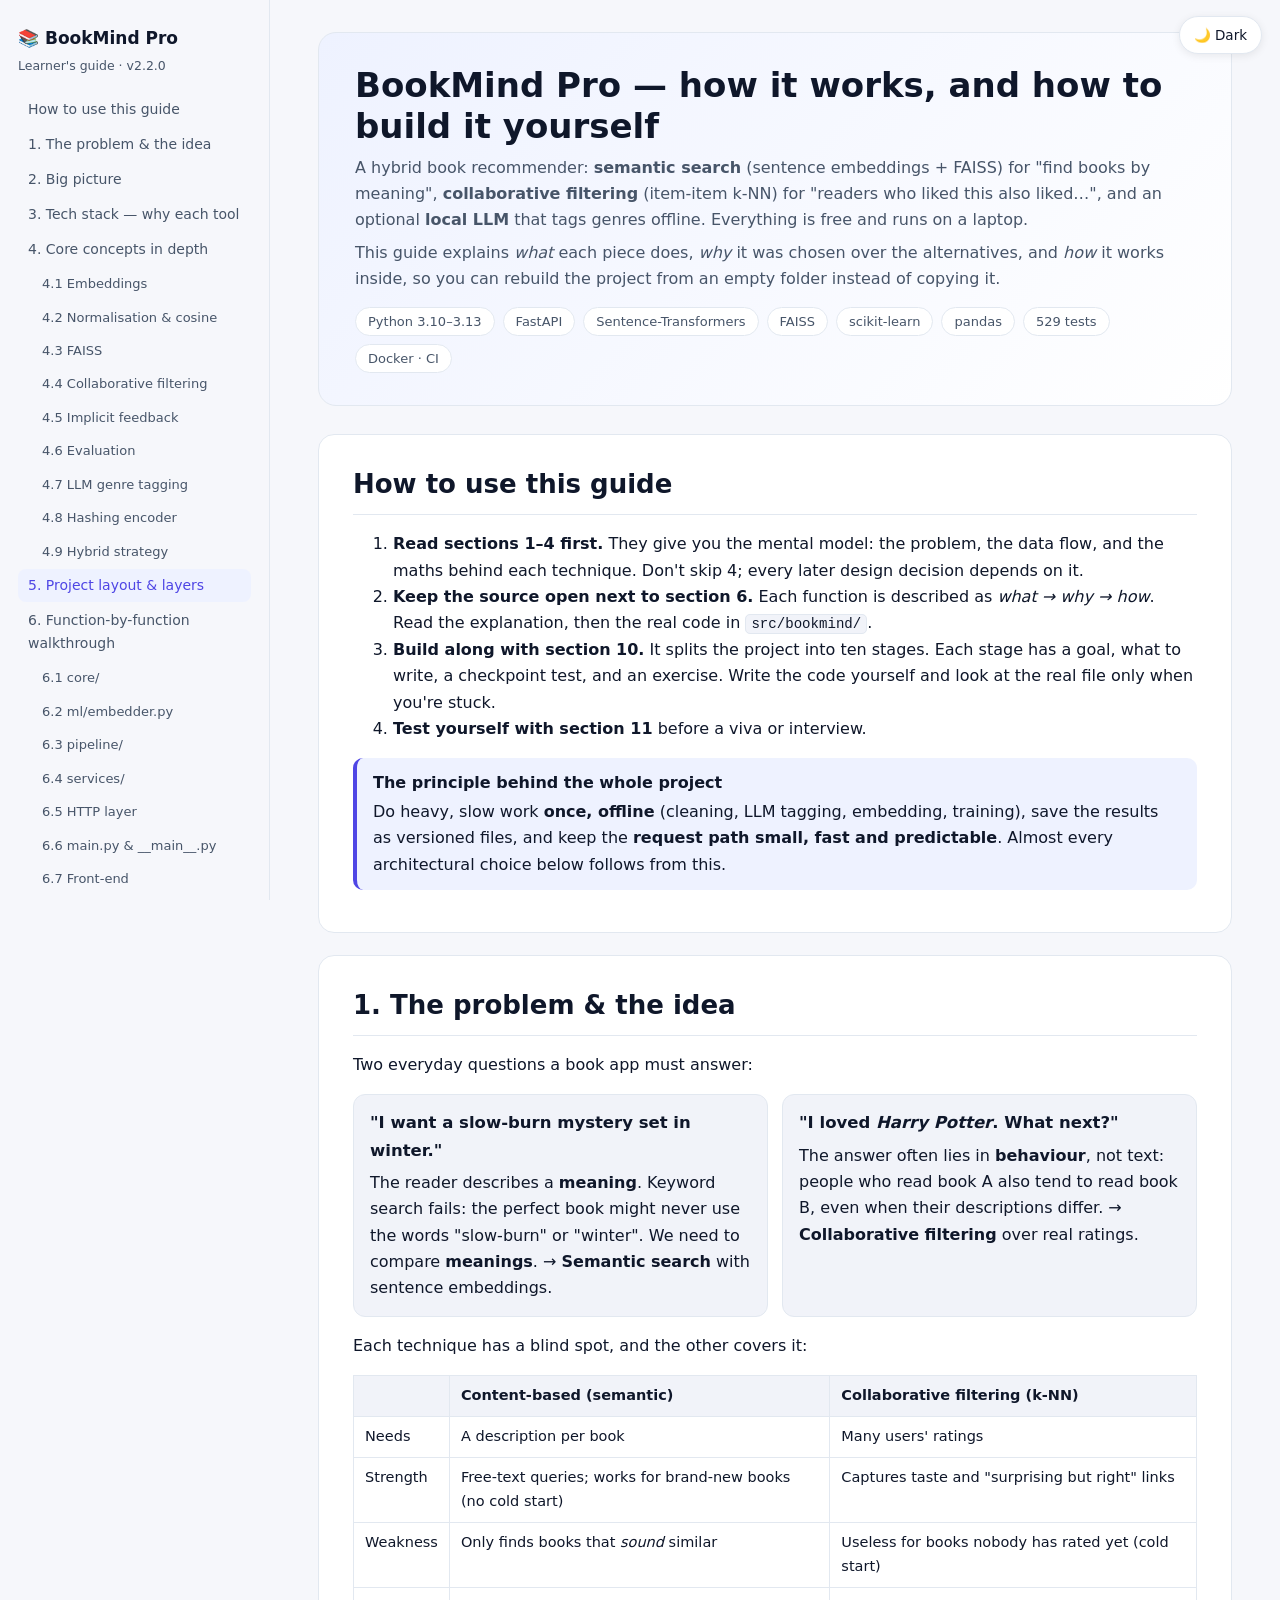
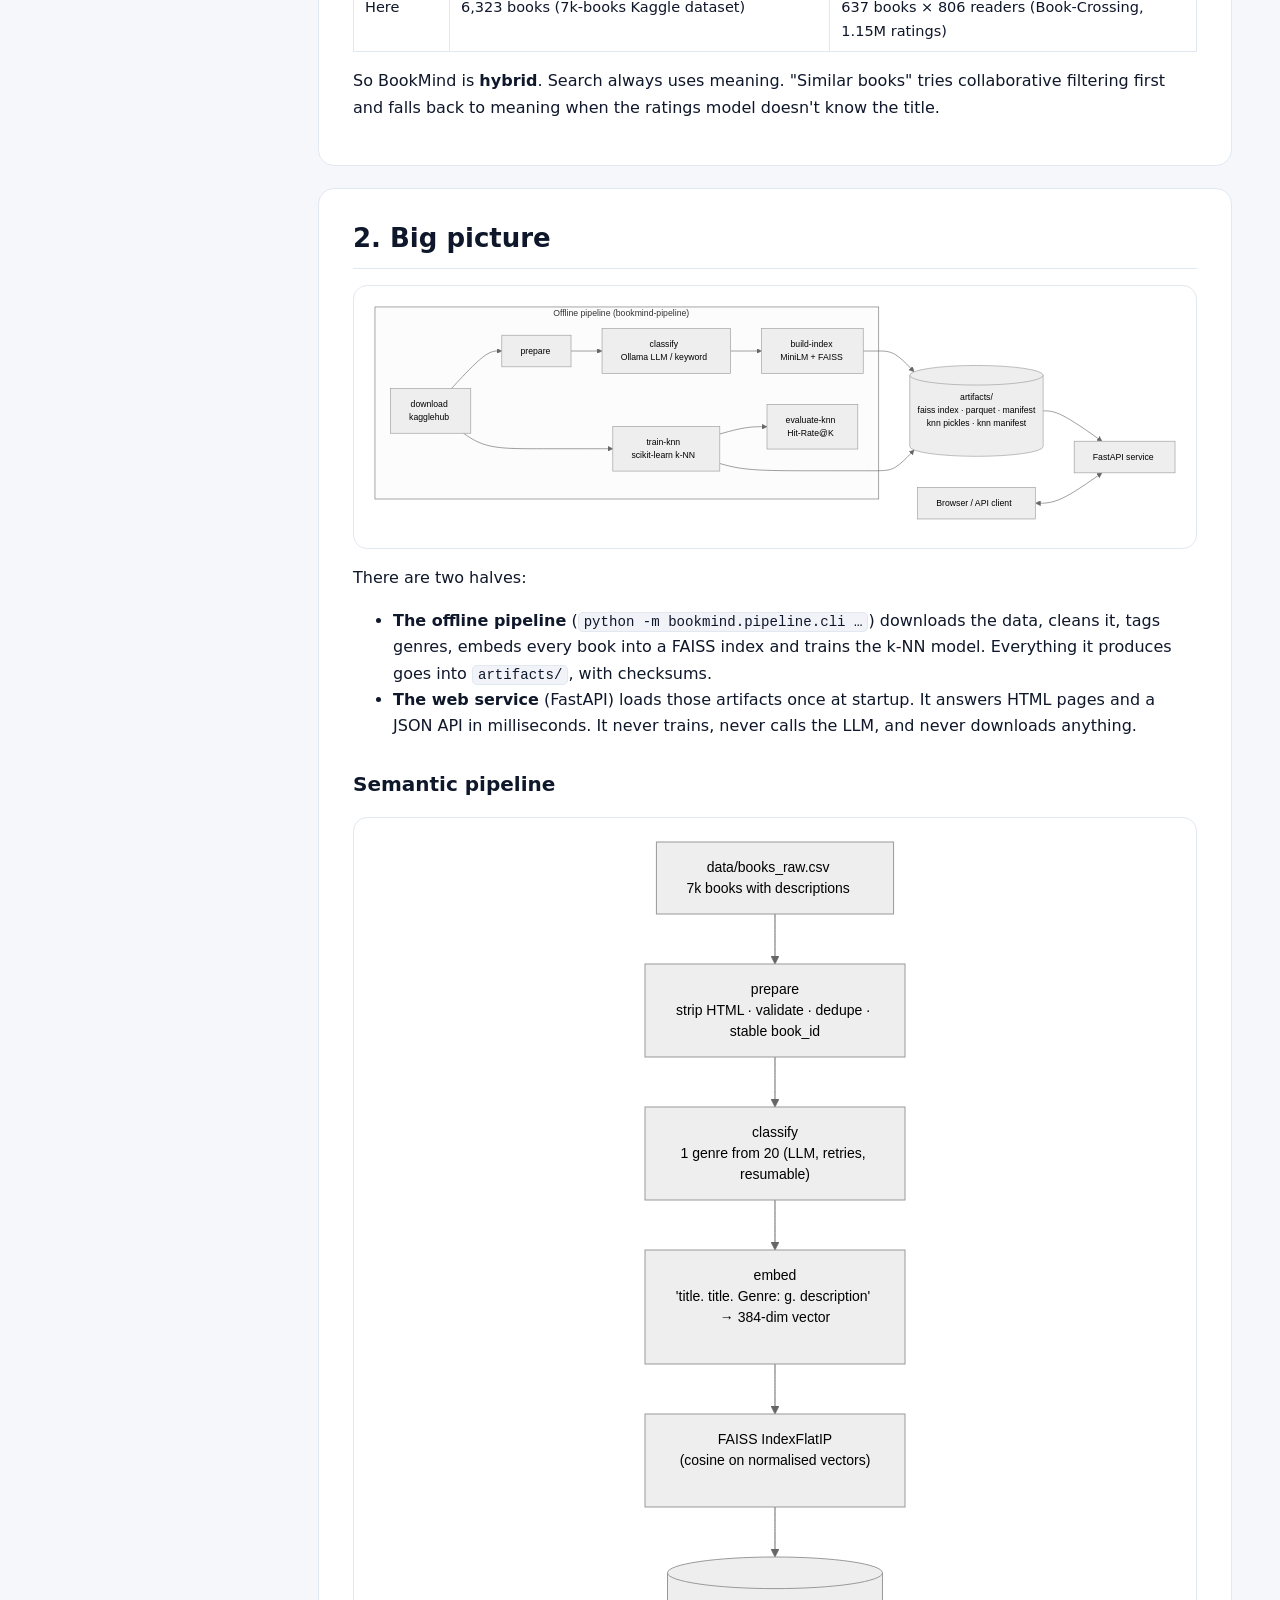
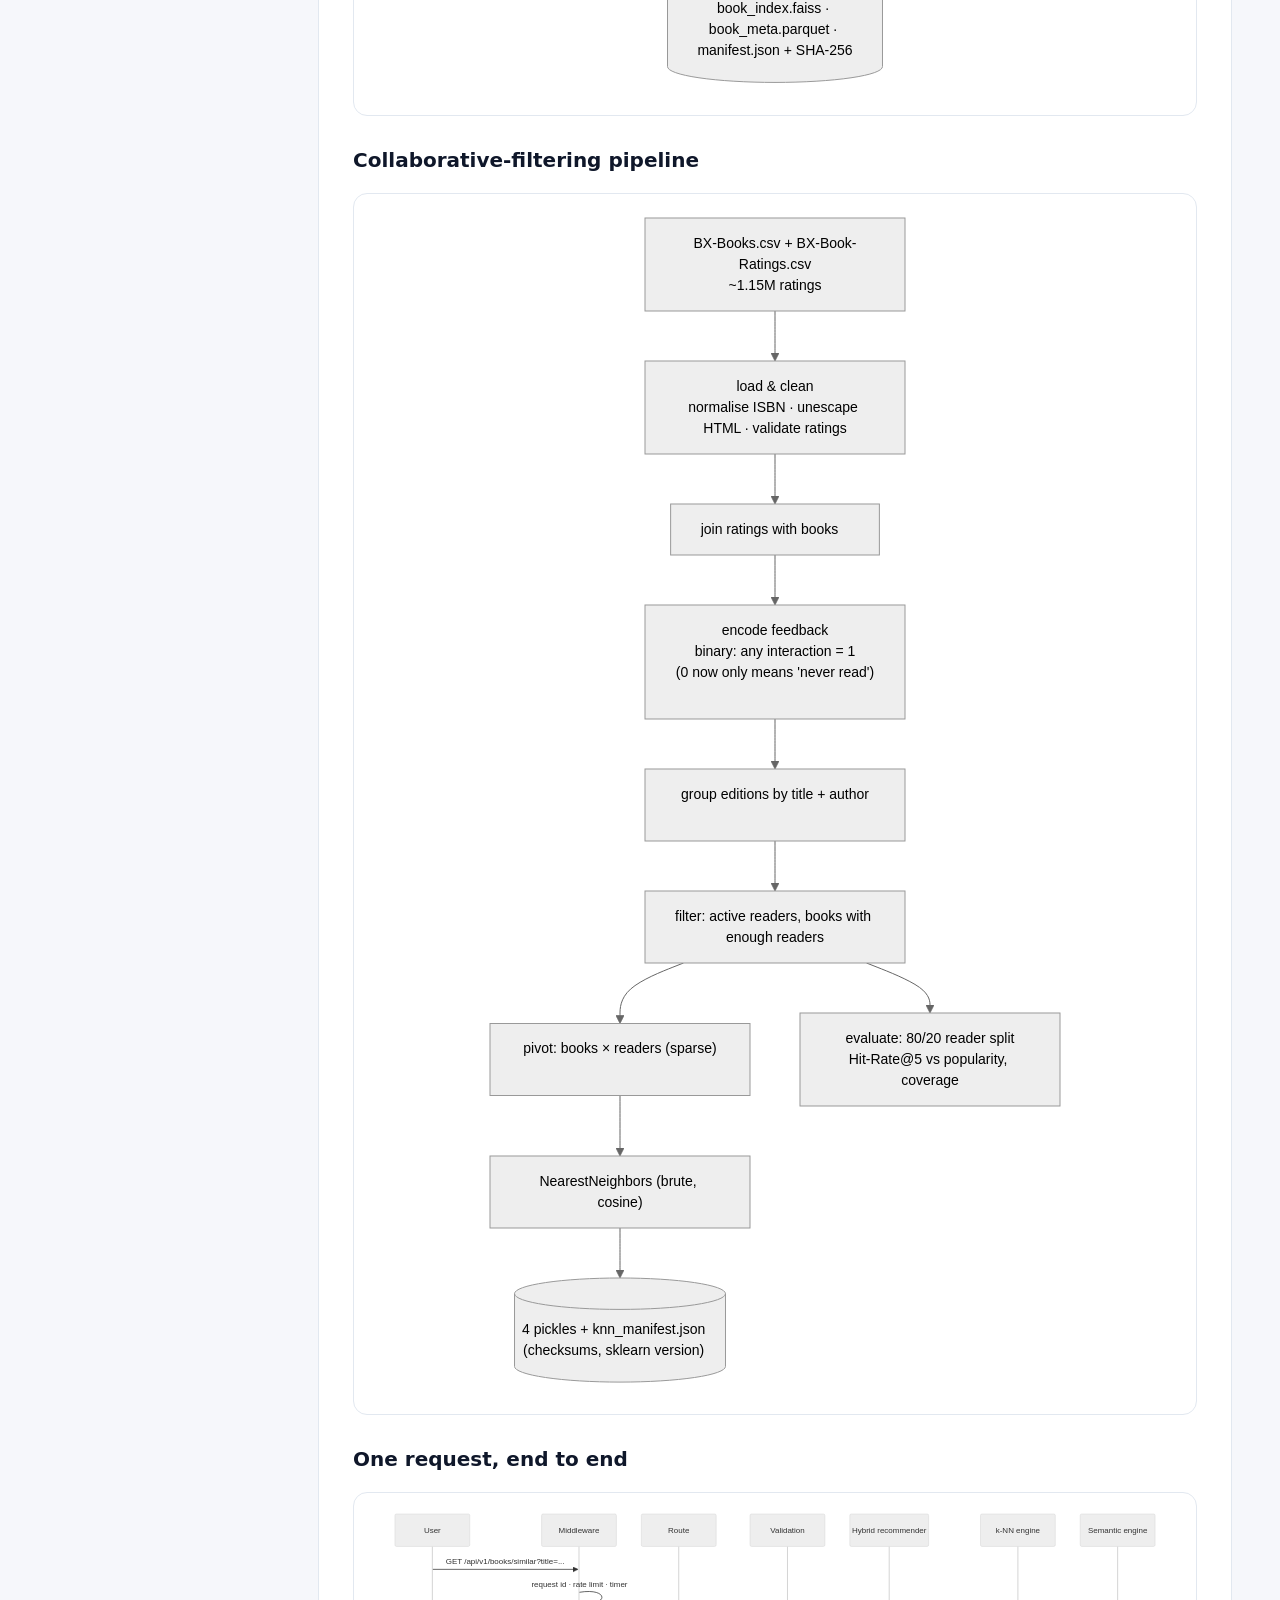
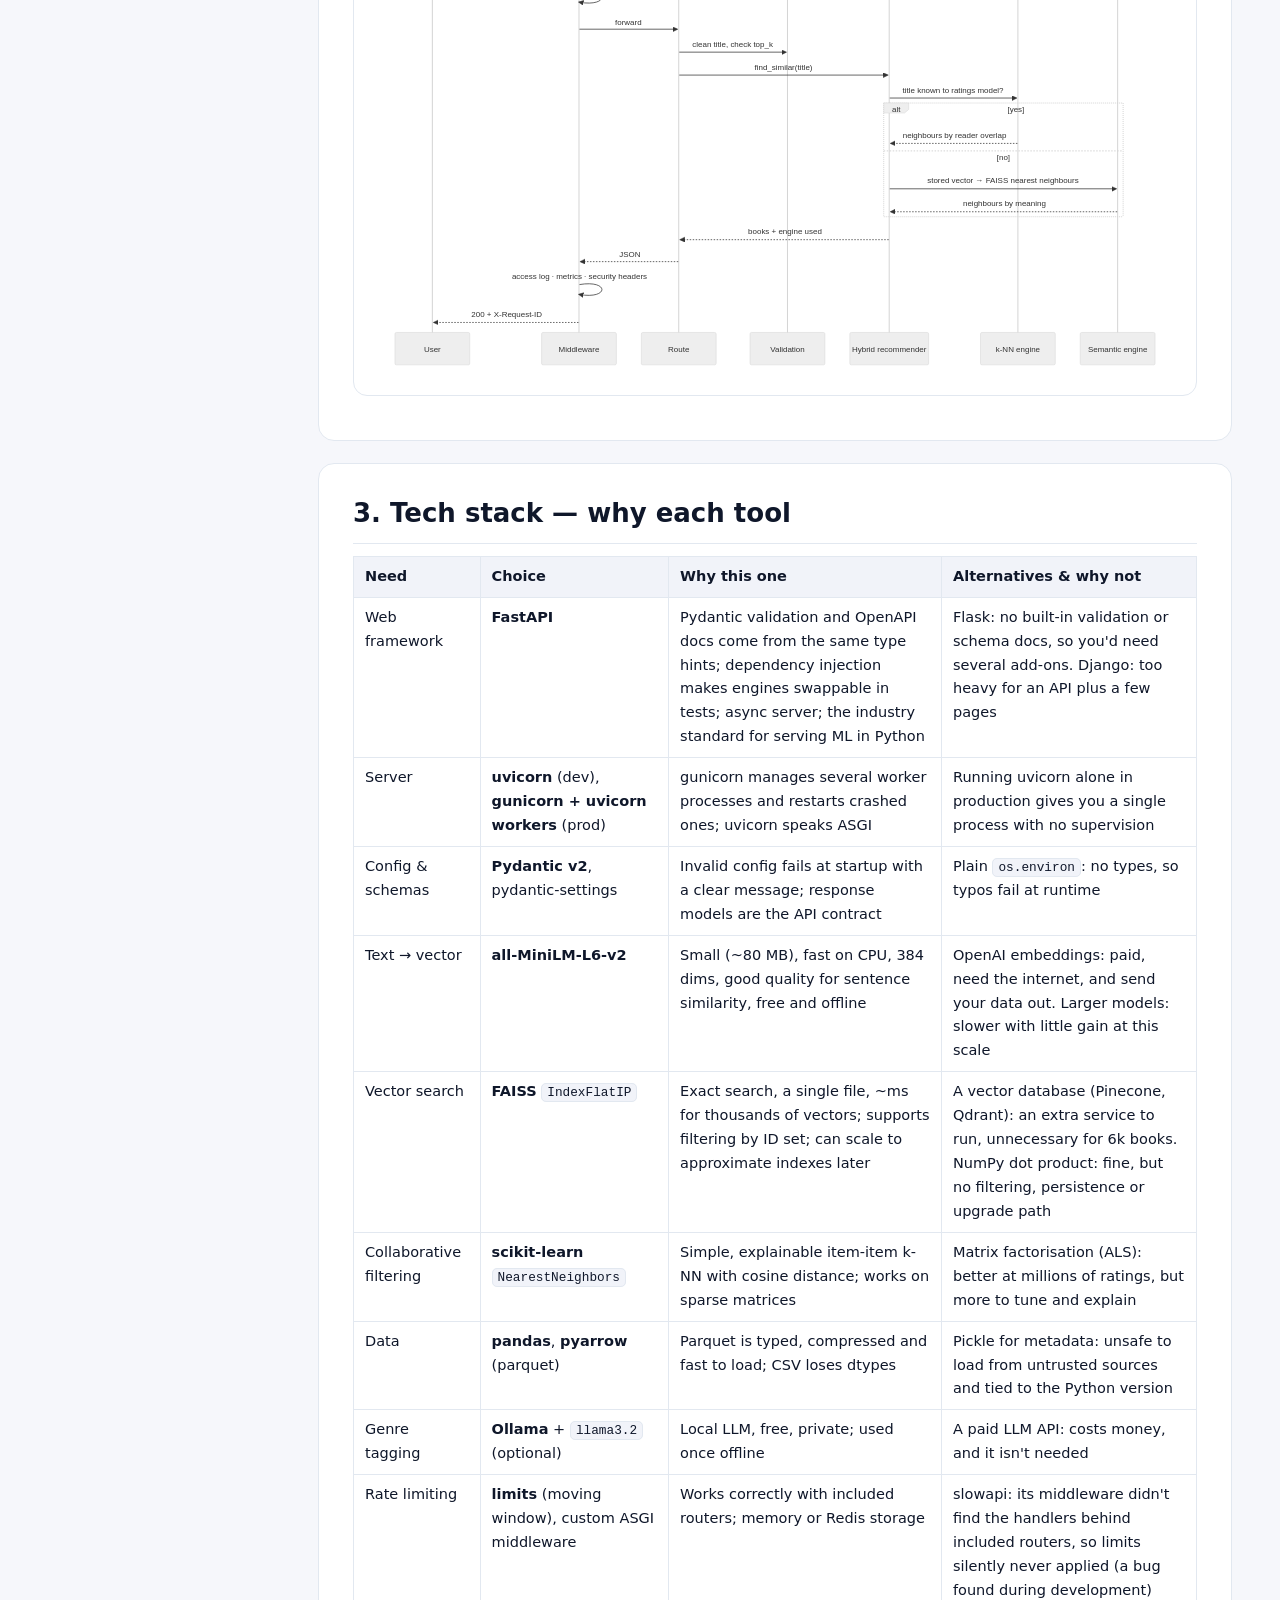
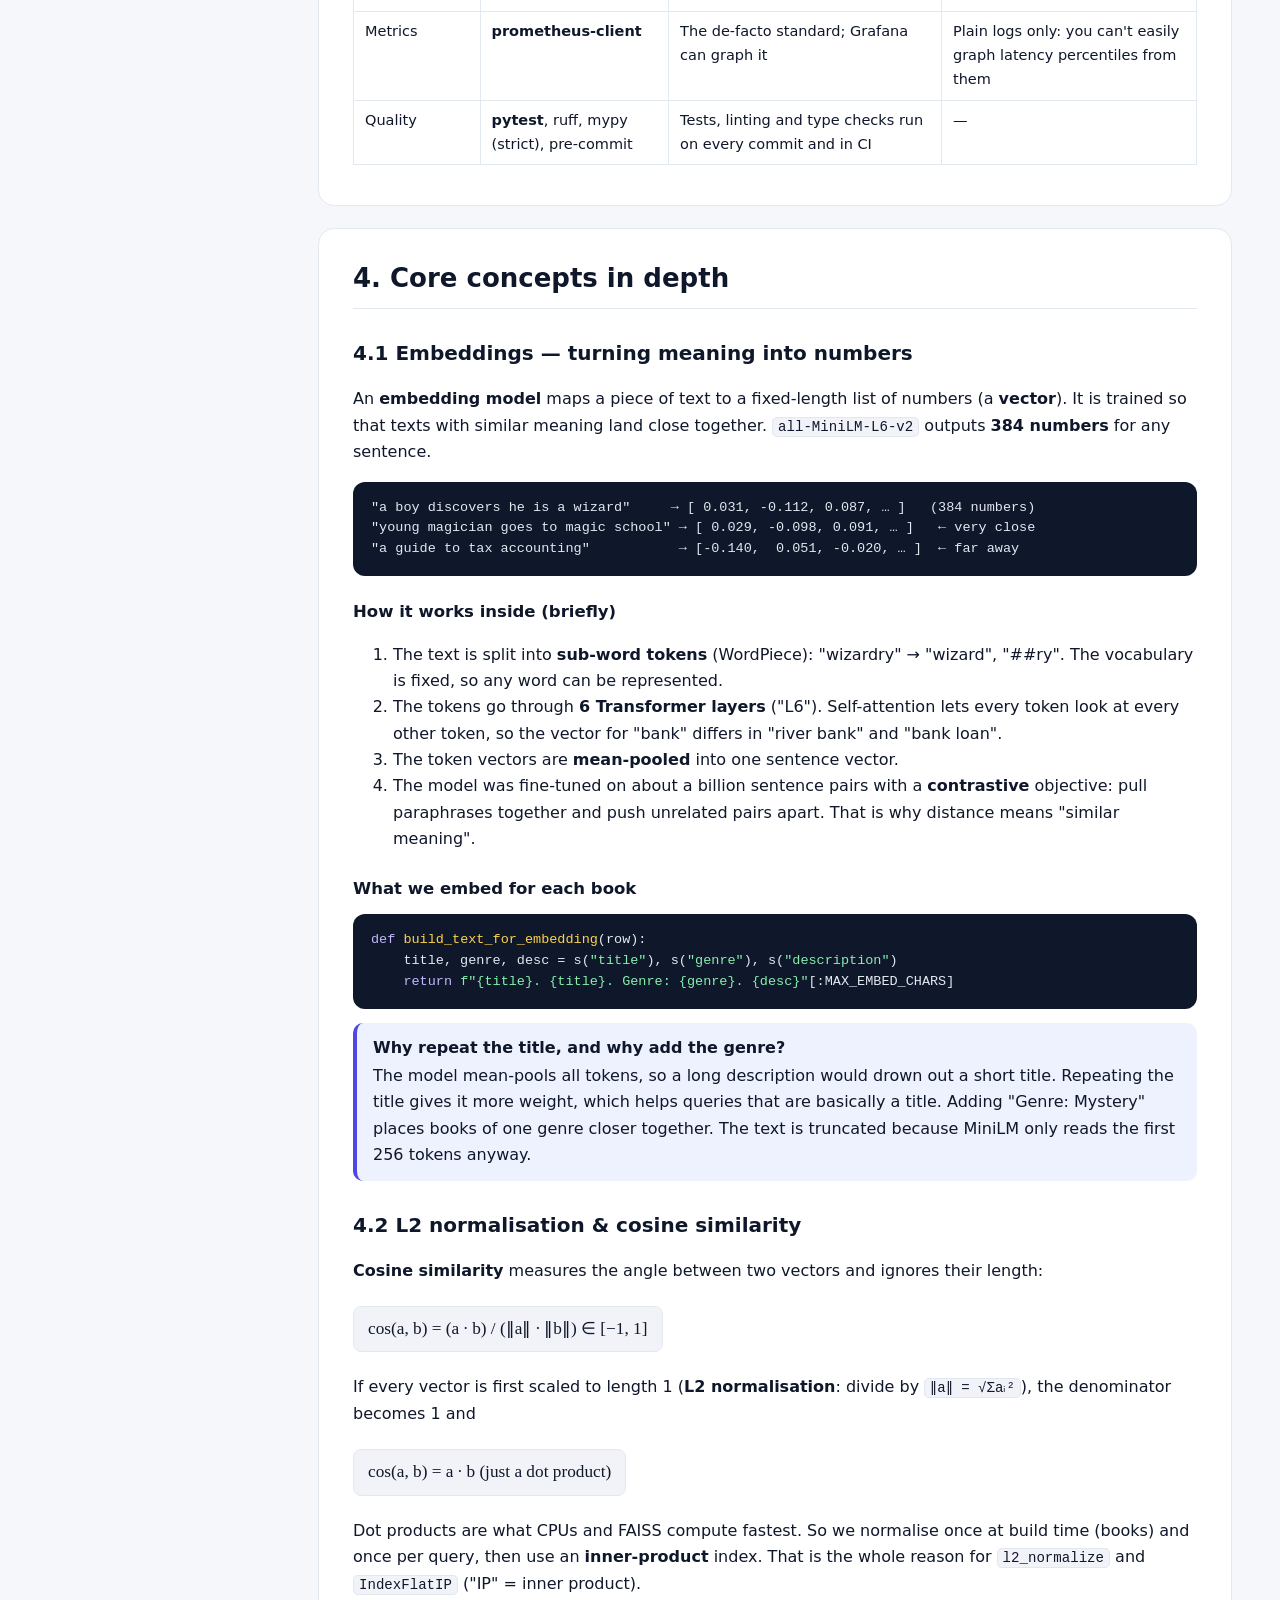
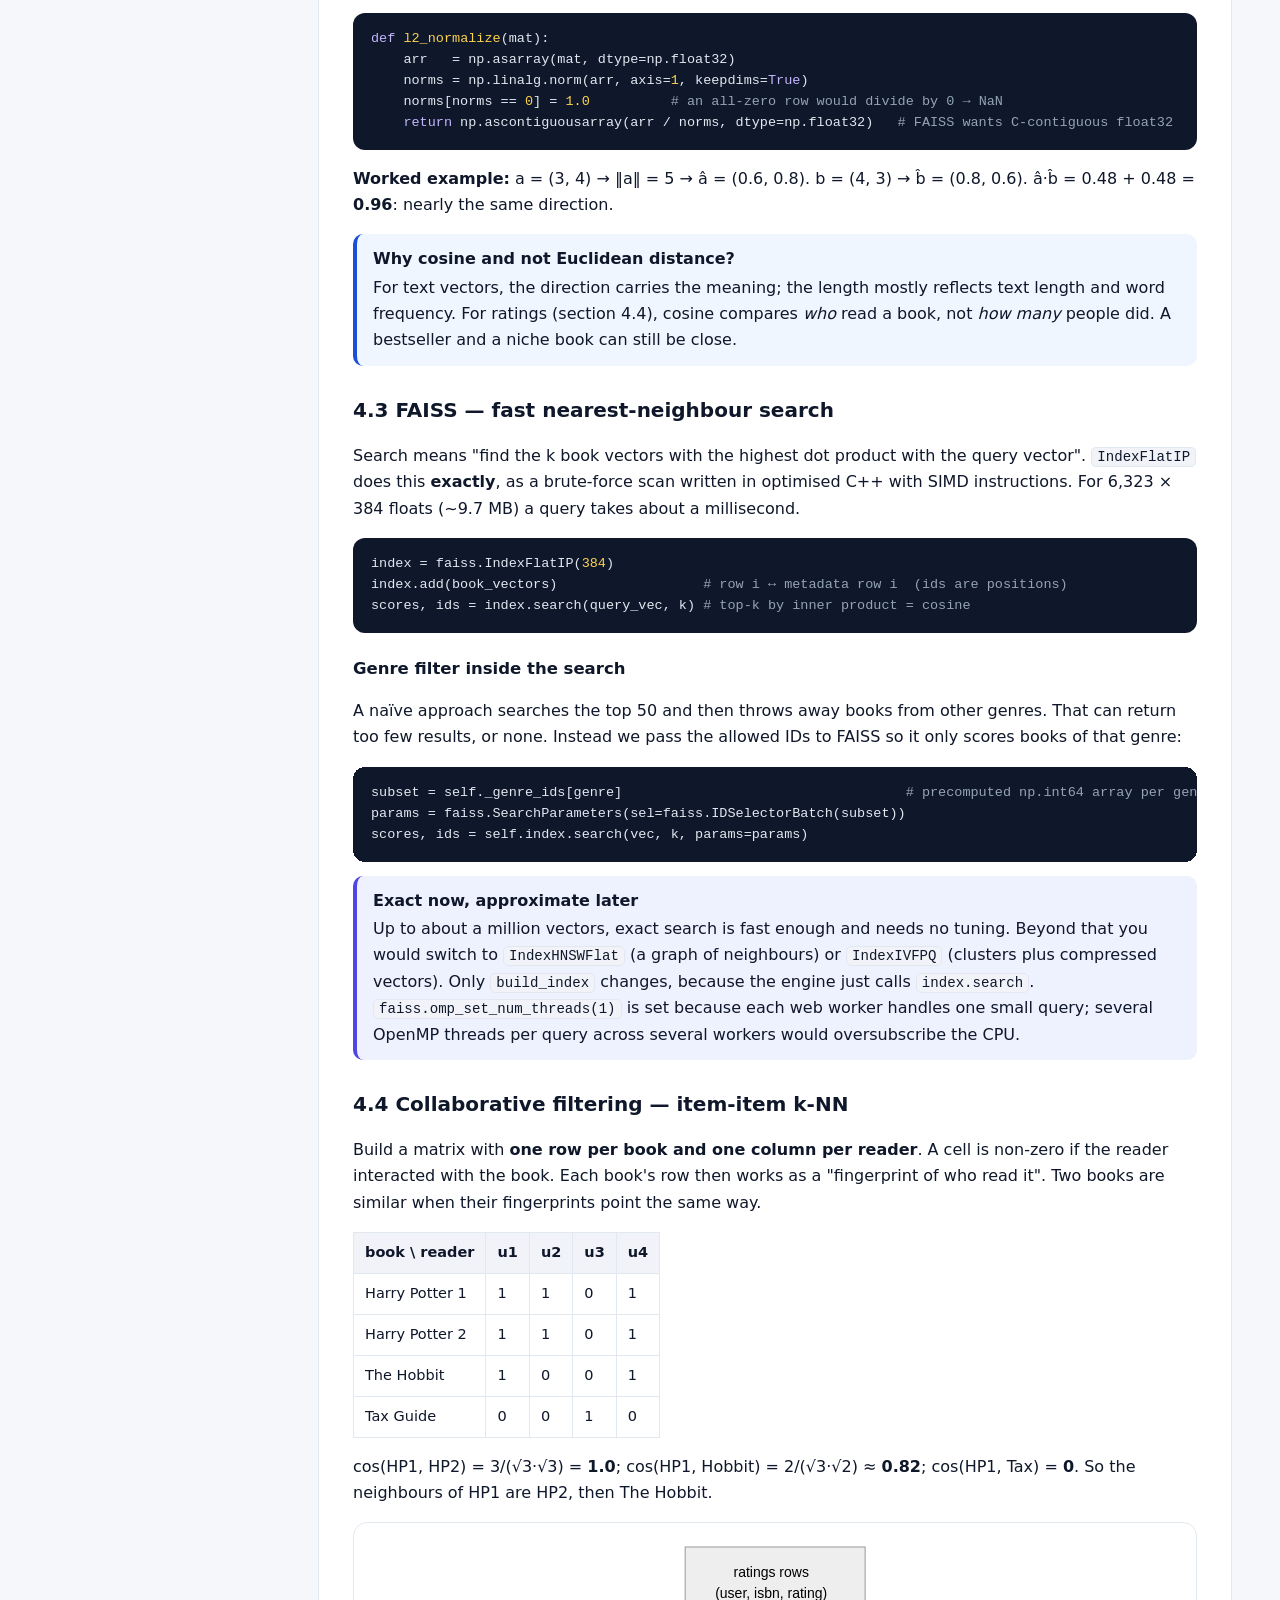
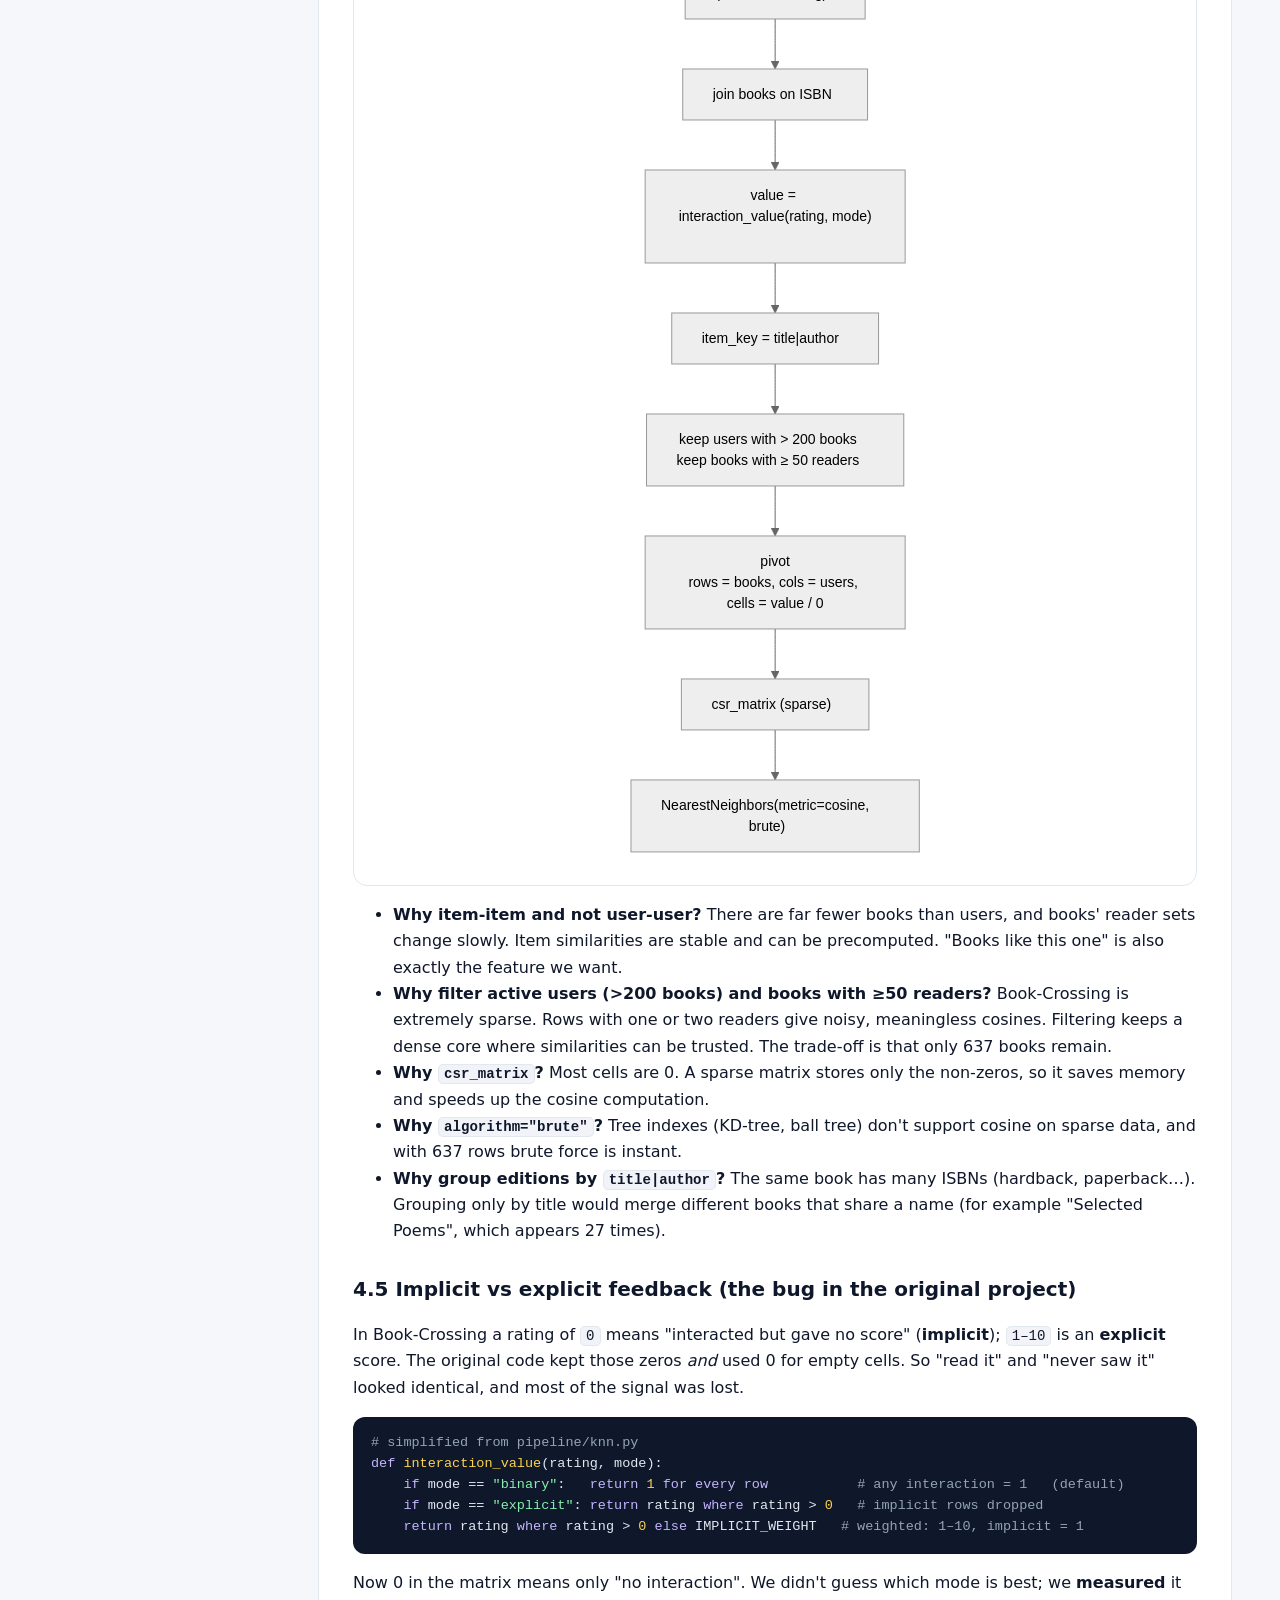
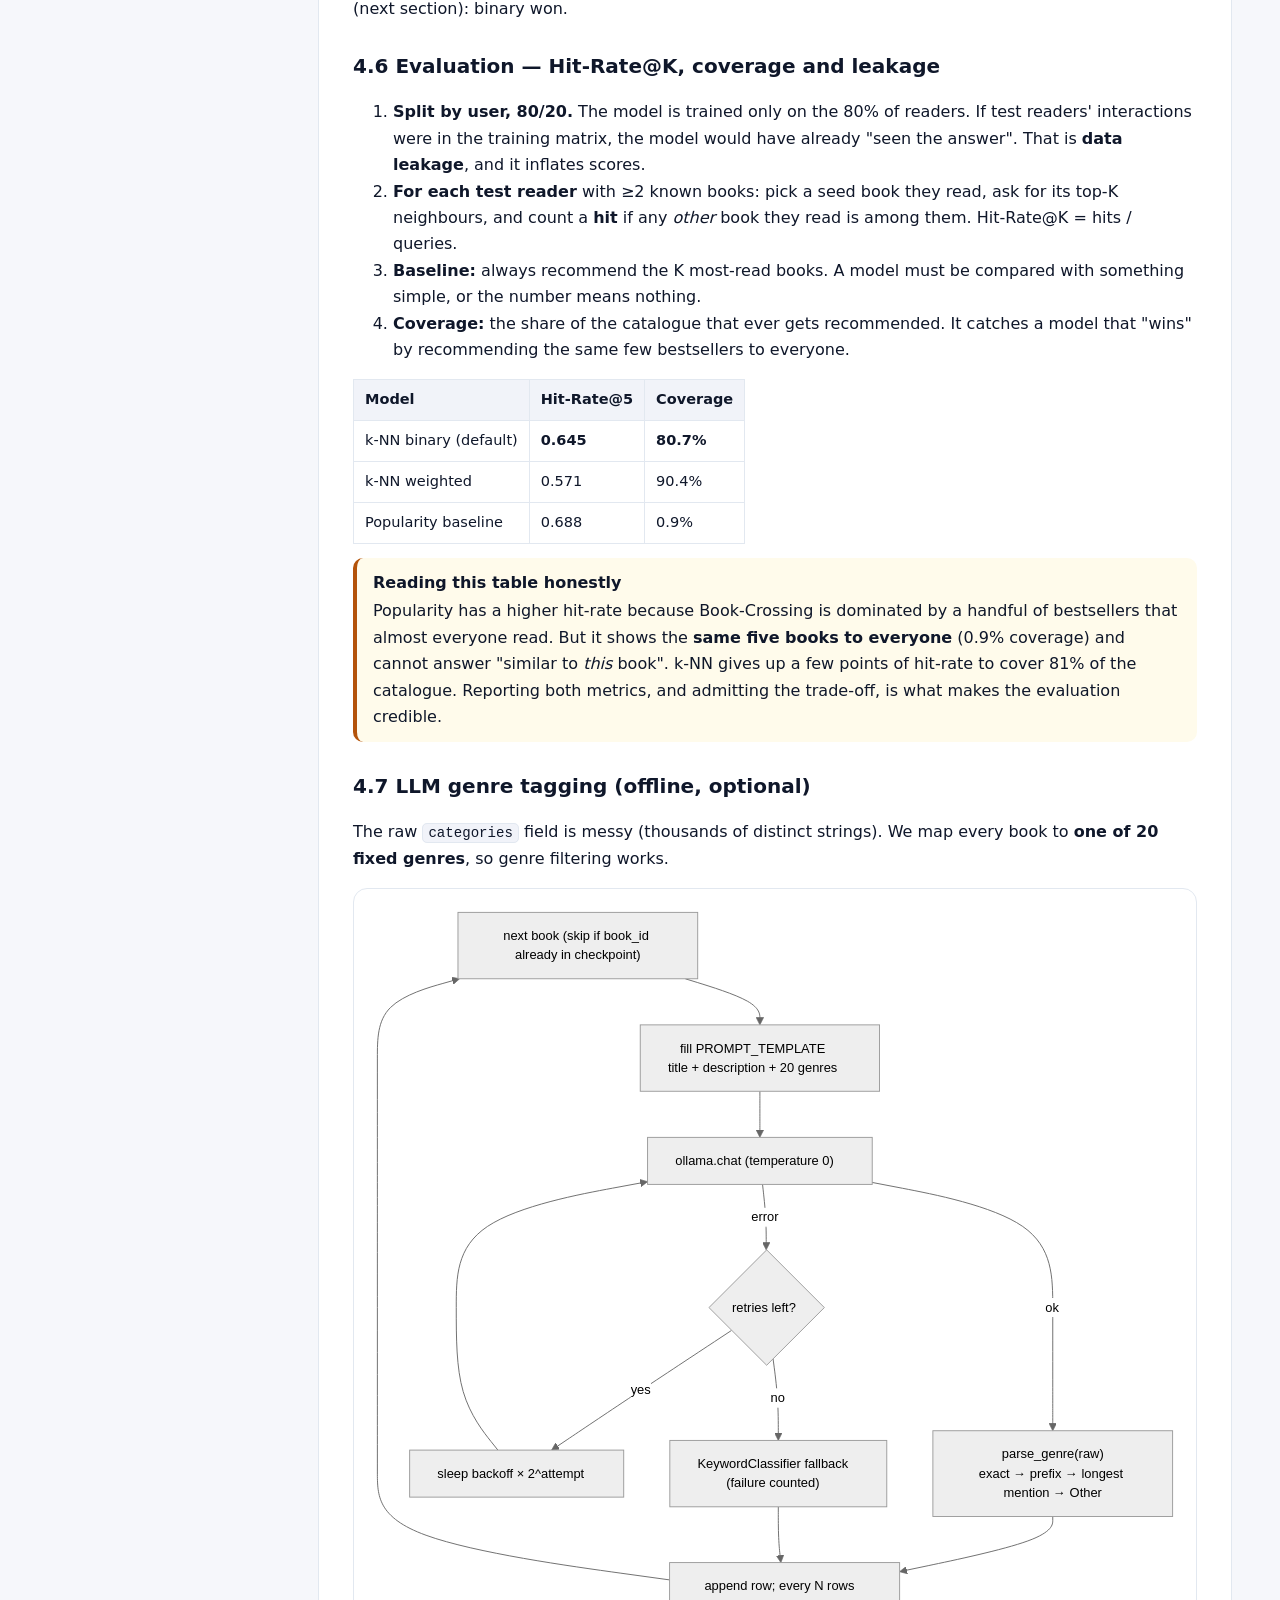
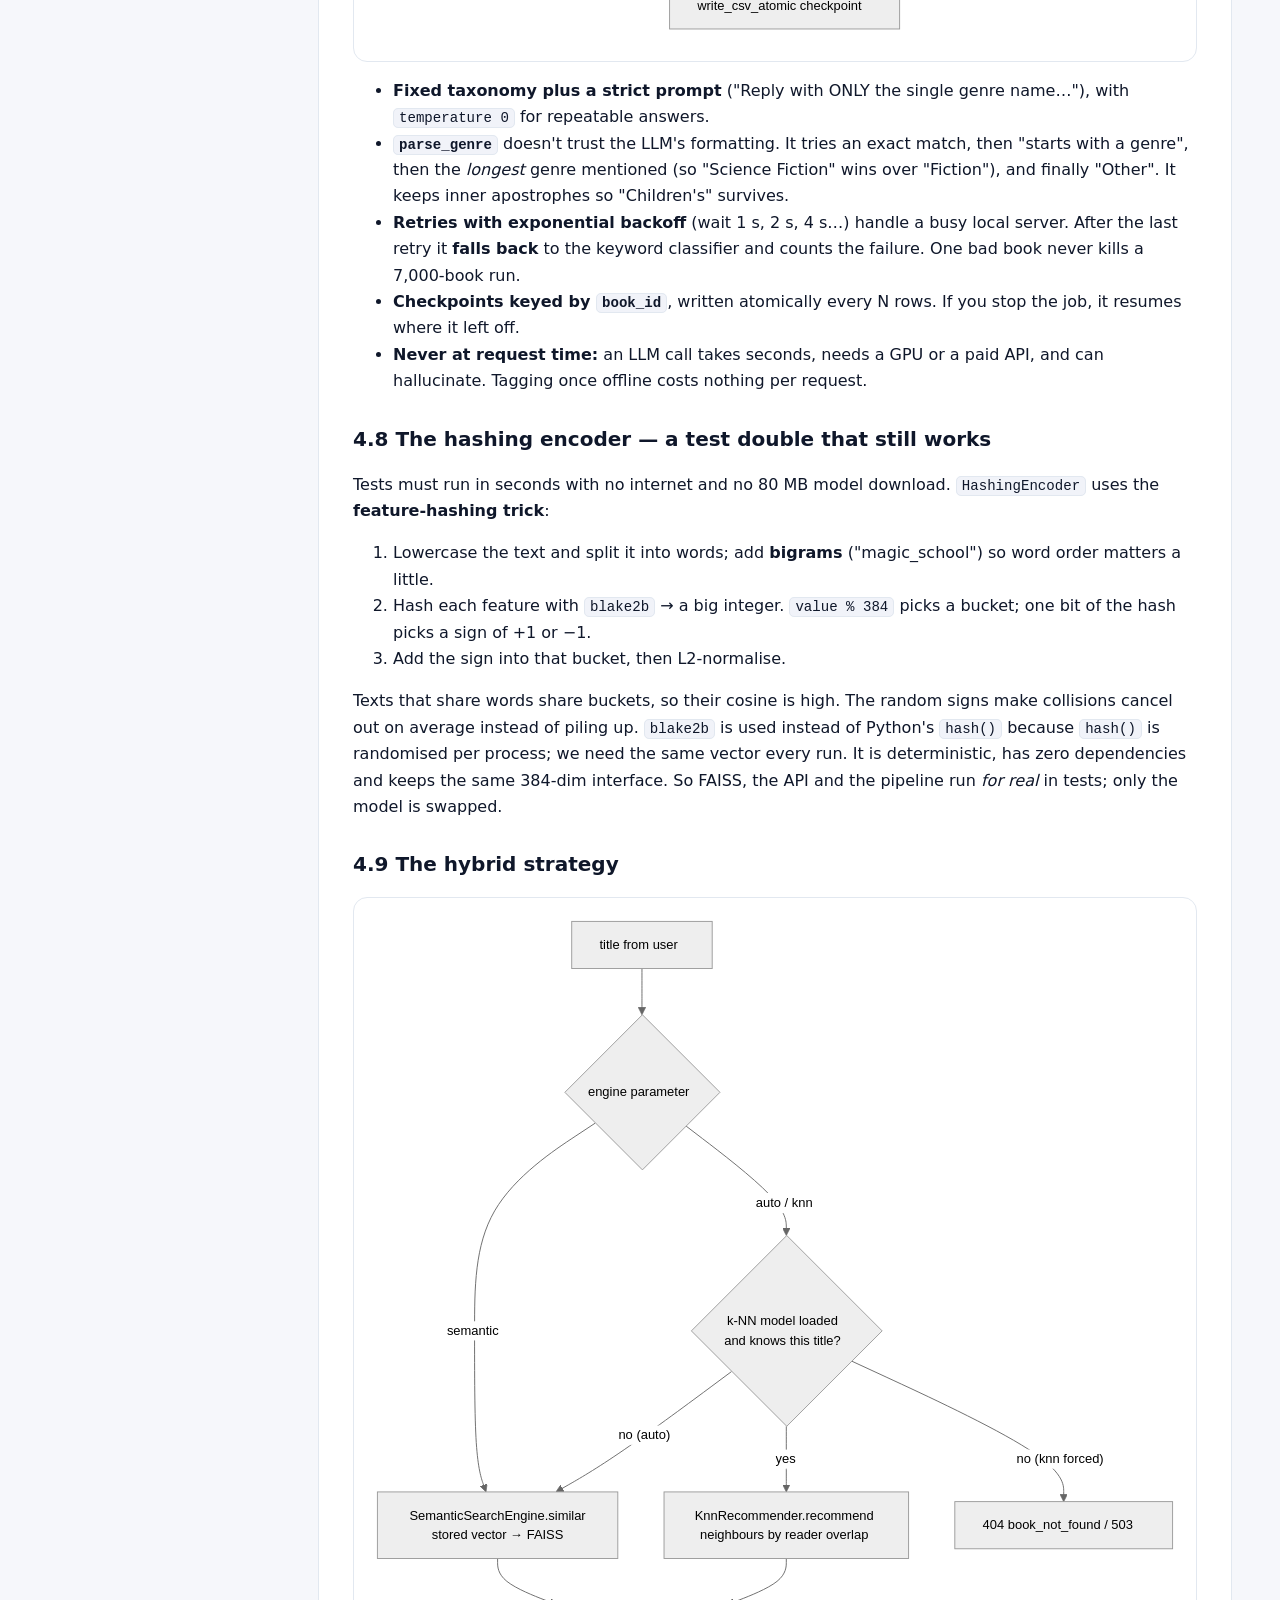
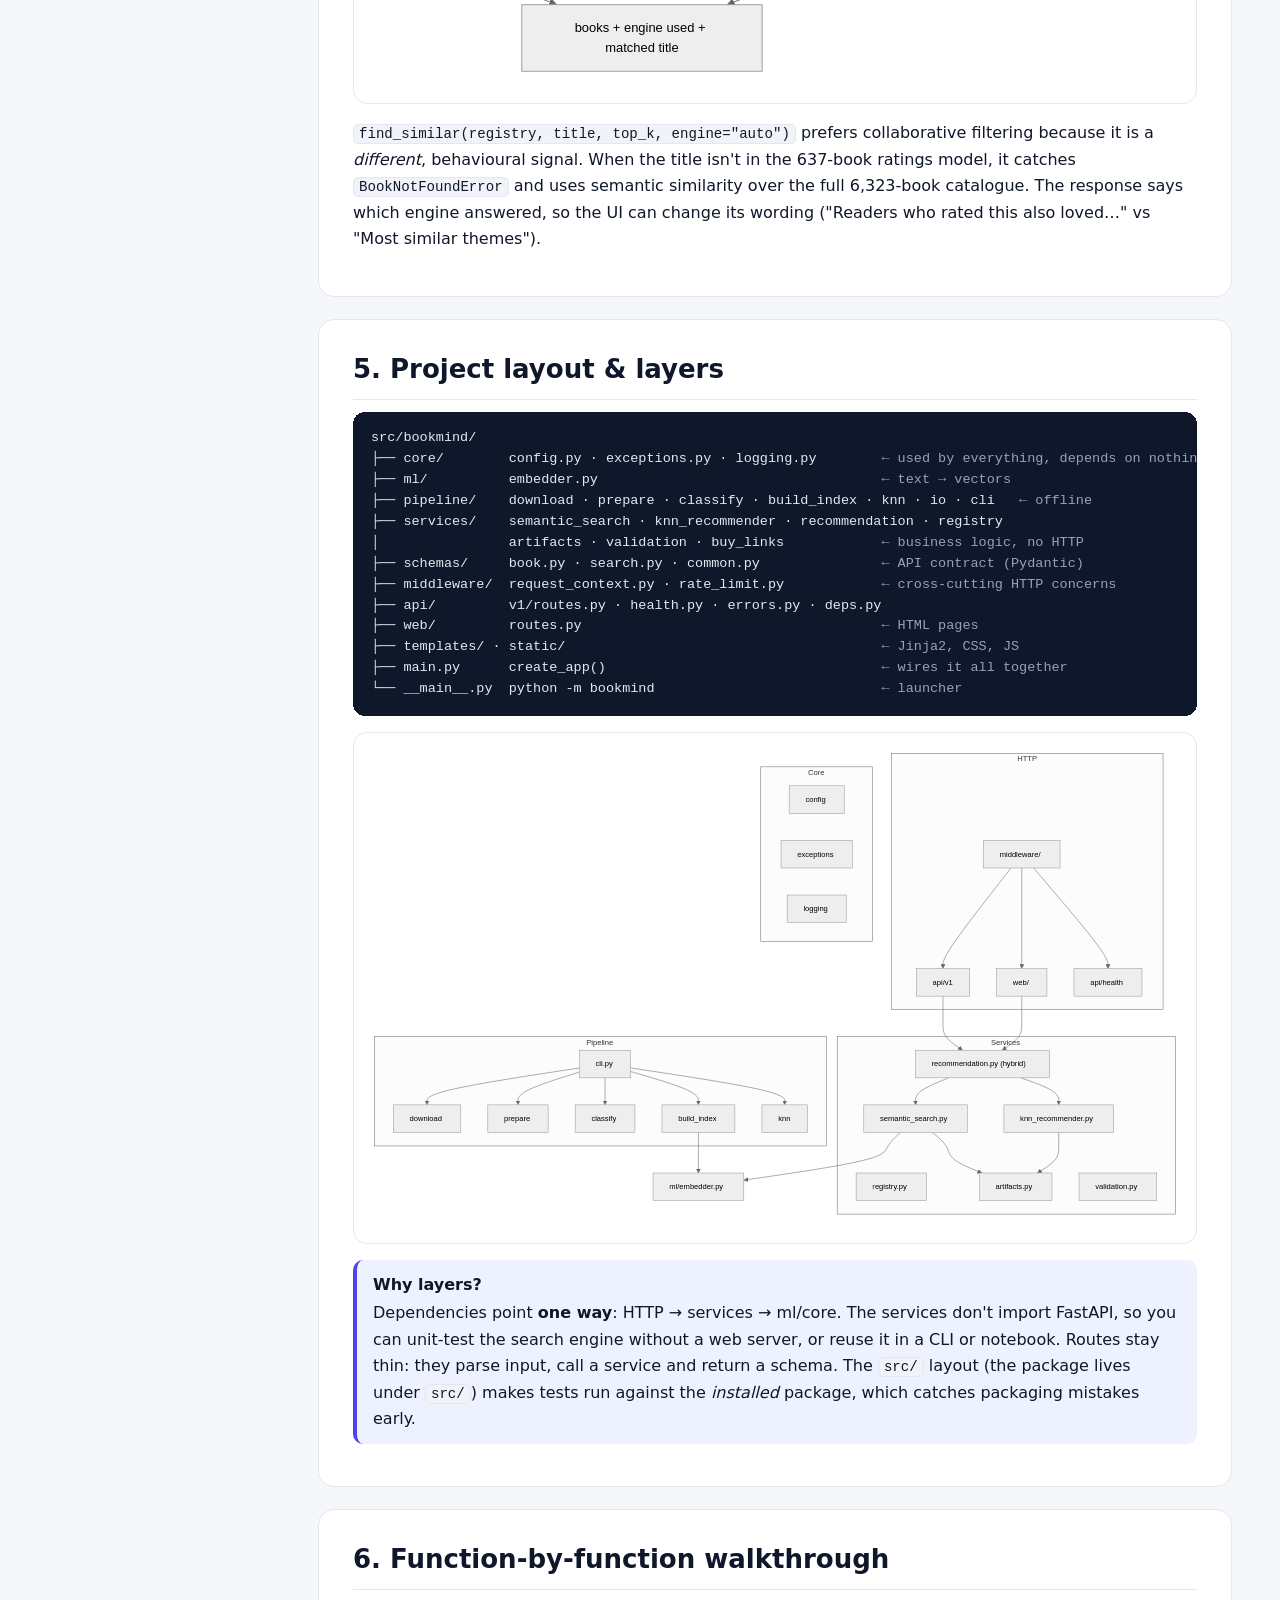
==== commit 888ec69d: "Send ZeroGPU startup report; run the model on CPU" ====
--- a/docs/EXPLAINER.html
+++ b/docs/EXPLAINER.html
@@ -145,7 +145,7 @@
   <b>local LLM</b> that tags genres offline. Everything is free and runs on a laptop.</p>
   <p>This guide explains <i>what</i> each piece does, <i>why</i> it was chosen over the alternatives, and <i>how</i> it works
   inside, so you can rebuild the project from an empty folder instead of copying it.</p>
-  <div class="pills"><span class="pill">Python 3.10–3.13</span><span class="pill">FastAPI</span><span class="pill">Sentence-Transformers</span><span class="pill">FAISS</span><span class="pill">scikit-learn</span><span class="pill">pandas</span><span class="pill">528 tests</span><span class="pill">Docker · CI</span></div>
+  <div class="pills"><span class="pill">Python 3.10–3.13</span><span class="pill">FastAPI</span><span class="pill">Sentence-Transformers</span><span class="pill">FAISS</span><span class="pill">scikit-learn</span><span class="pill">pandas</span><span class="pill">529 tests</span><span class="pill">Docker · CI</span></div>
 </div>
 
 <section id="how">
@@ -576,7 +576,7 @@
 <div class="card"><h4>Fakes, not mocks of everything</h4><code>HashingEncoder</code> replaces MiniLM; <code>tests/bx_fixture.py</code> generates small Book-Crossing files with known clusters (<code>cluster_of</code>), so tests can assert that "a fantasy book's neighbours are fantasy books". FAISS and scikit-learn run for real.</div>
 </div>
 <p>Key fixtures in <code>tests/conftest.py</code>: <code>make_settings(**overrides)</code> (validated settings pointing at a temp dir), <code>built_dir</code> (a ready artifacts folder), <code>write_knn_artifacts</code>, and clients for the API. Each test gets a fresh app through <code>create_app(settings, registry)</code>.</p>
-<pre><code>python -m pytest                          <span class="c"># 528 tests, ~99% coverage (CI fails below 85%)</span>
+<pre><code>python -m pytest                          <span class="c"># 529 tests, ~99% coverage (CI fails below 85%)</span>
 python -m pytest tests/unit -q            <span class="c"># just the fast unit tests</span>
 python -m pytest -k autocomplete          <span class="c"># tests whose name matches</span>
 python -m pytest --cov --cov-report=html  <span class="c"># browse htmlcov/index.html</span></code></pre>
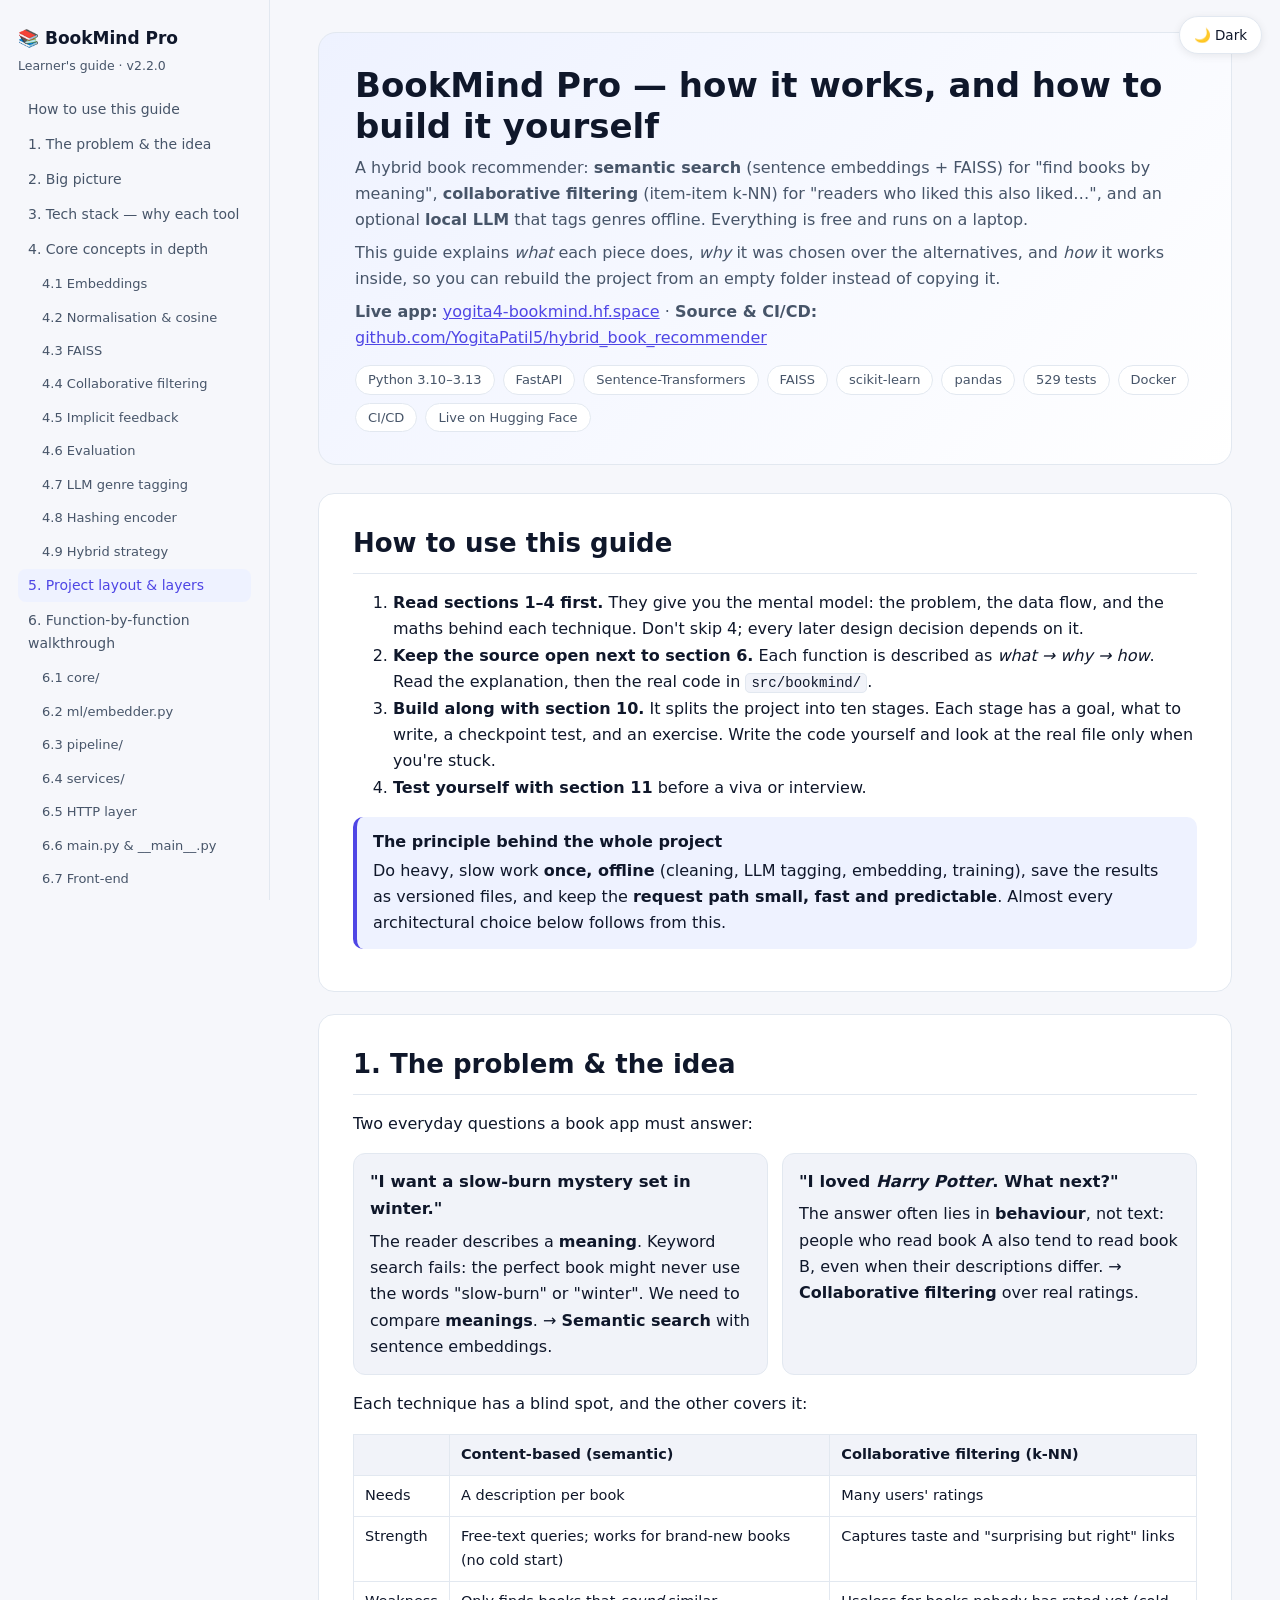
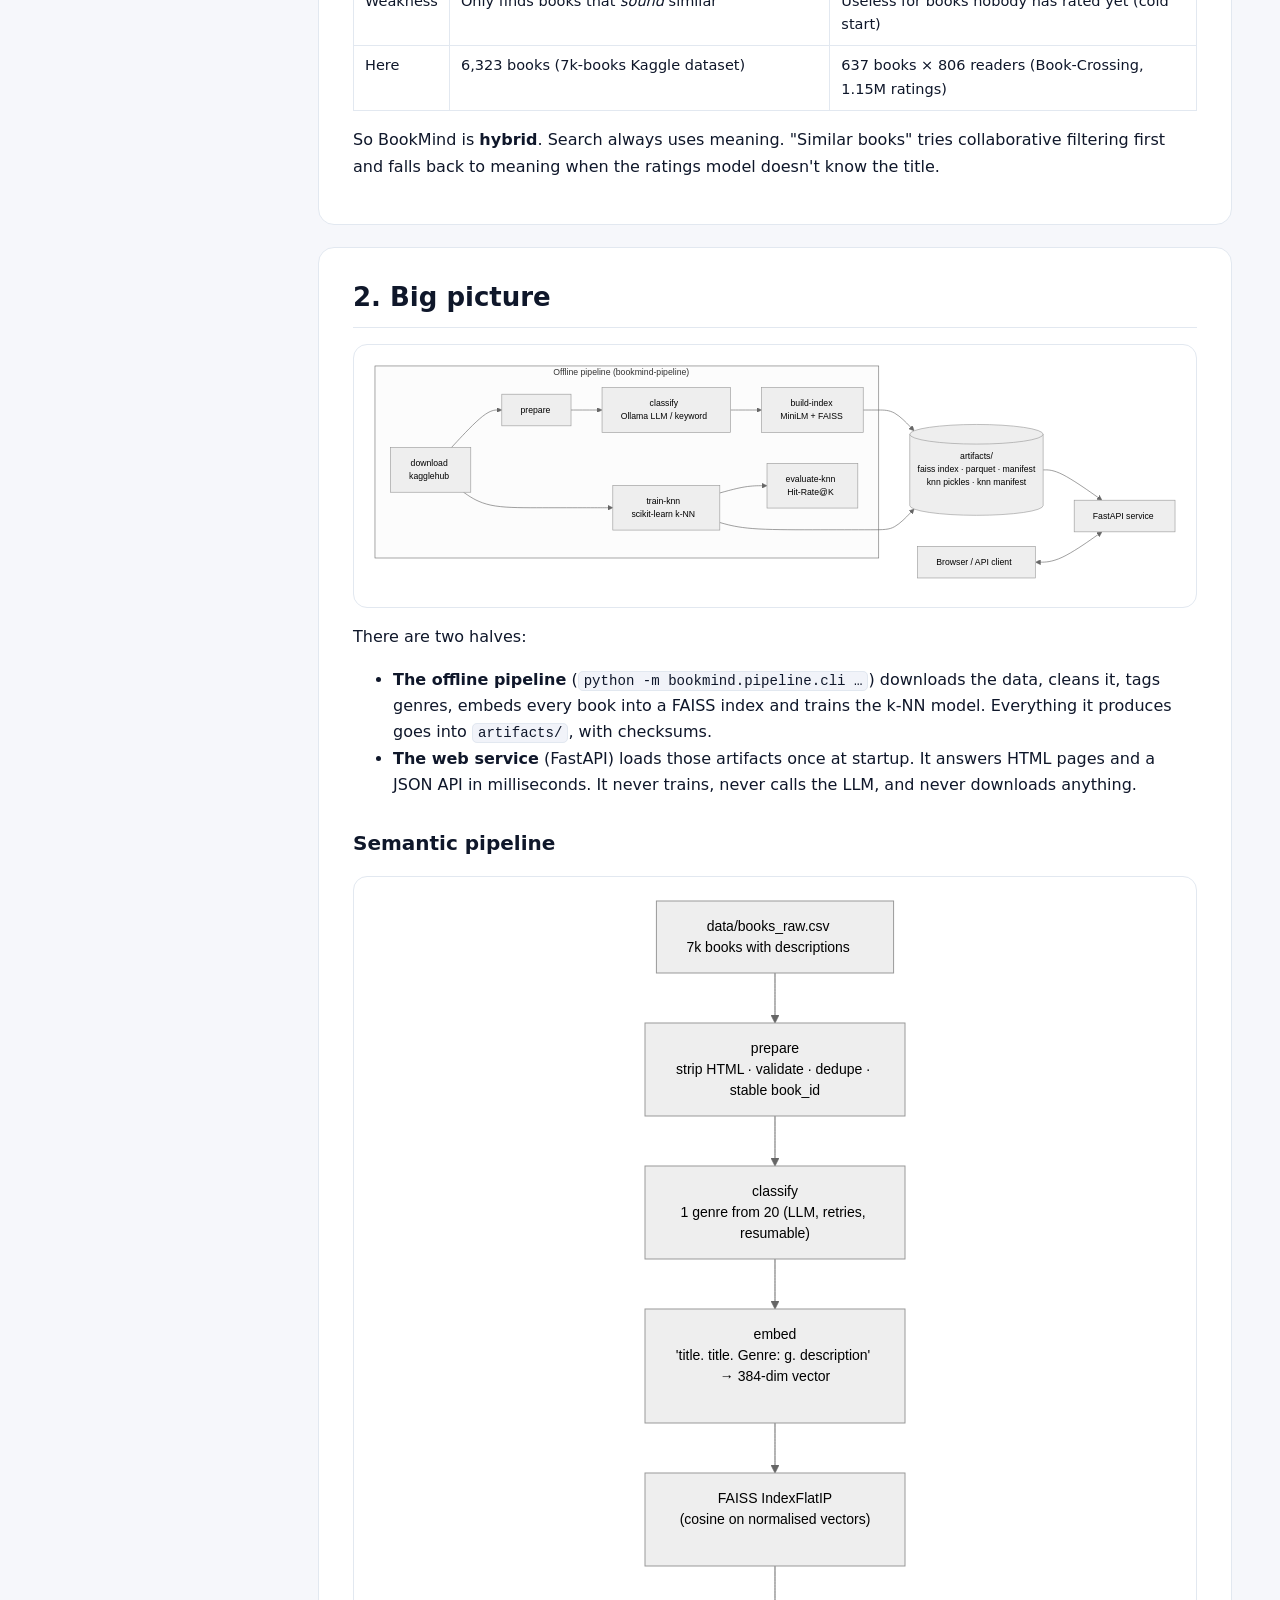
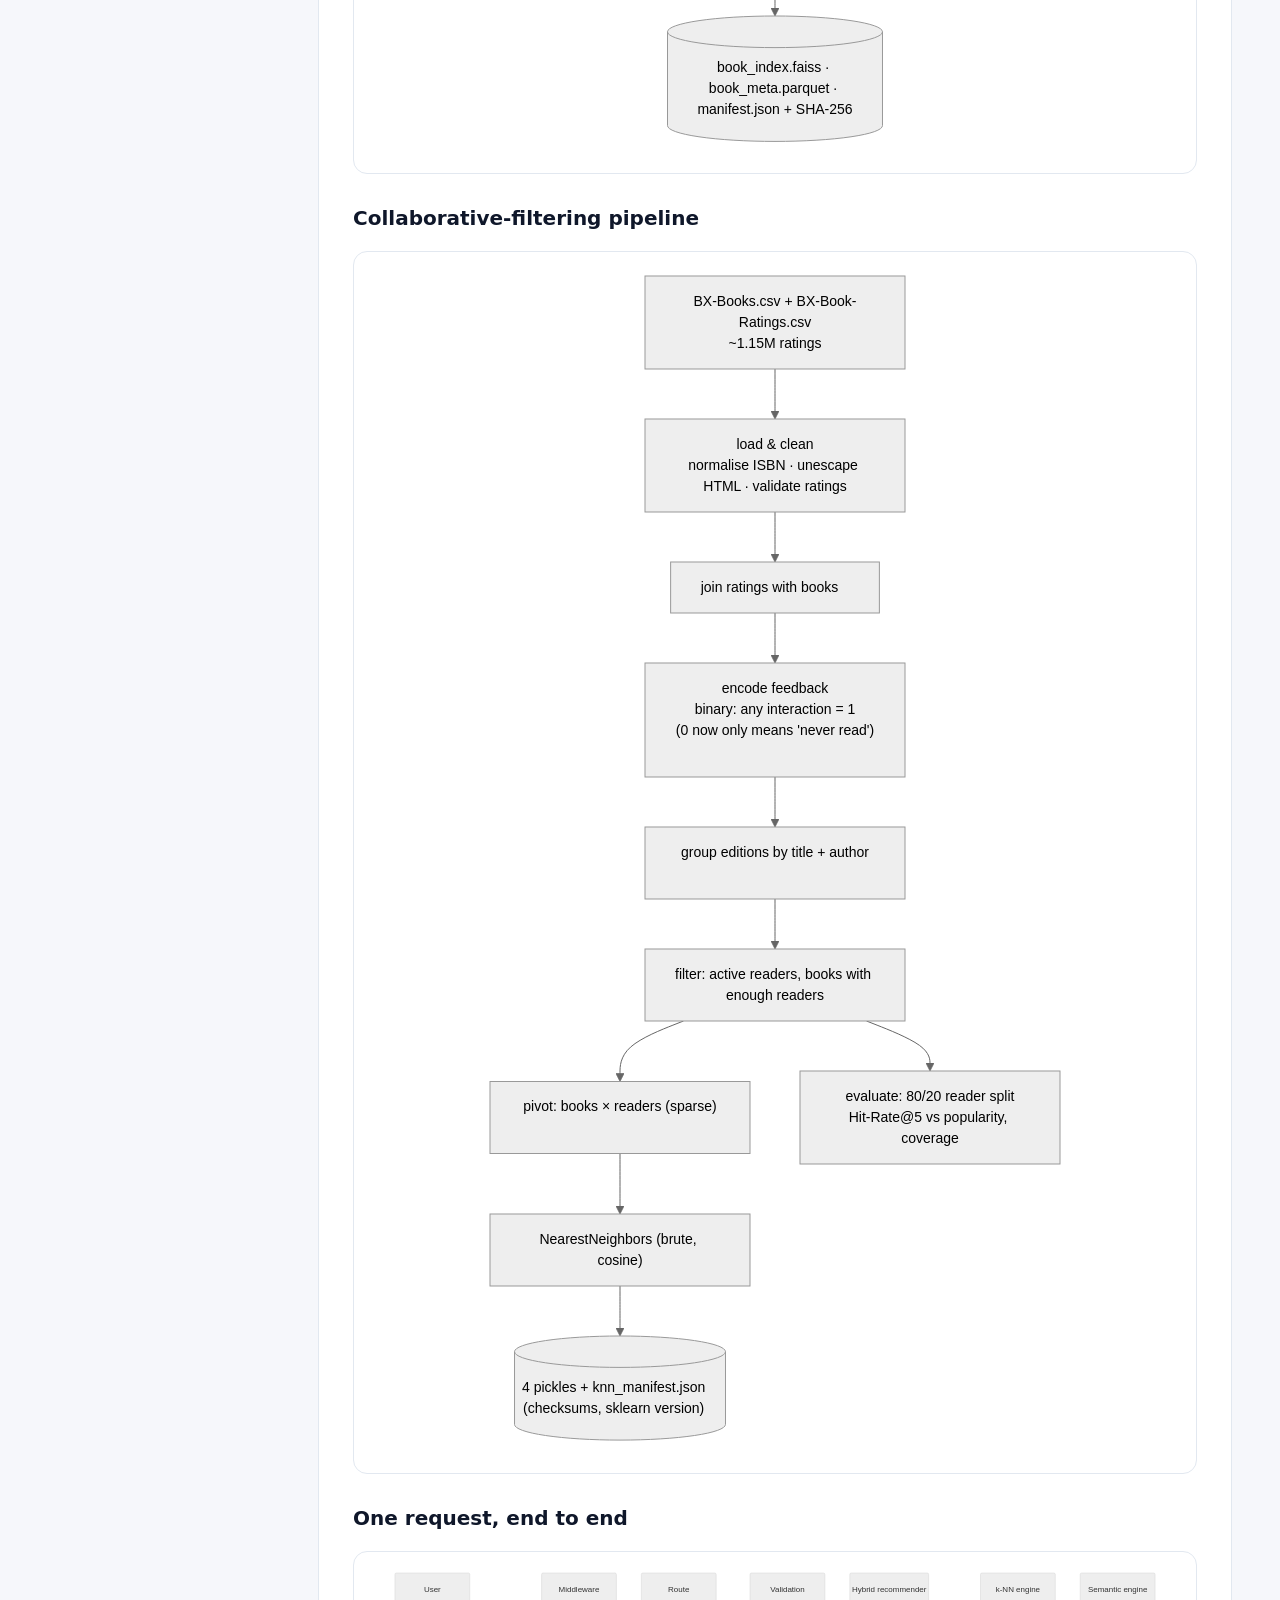
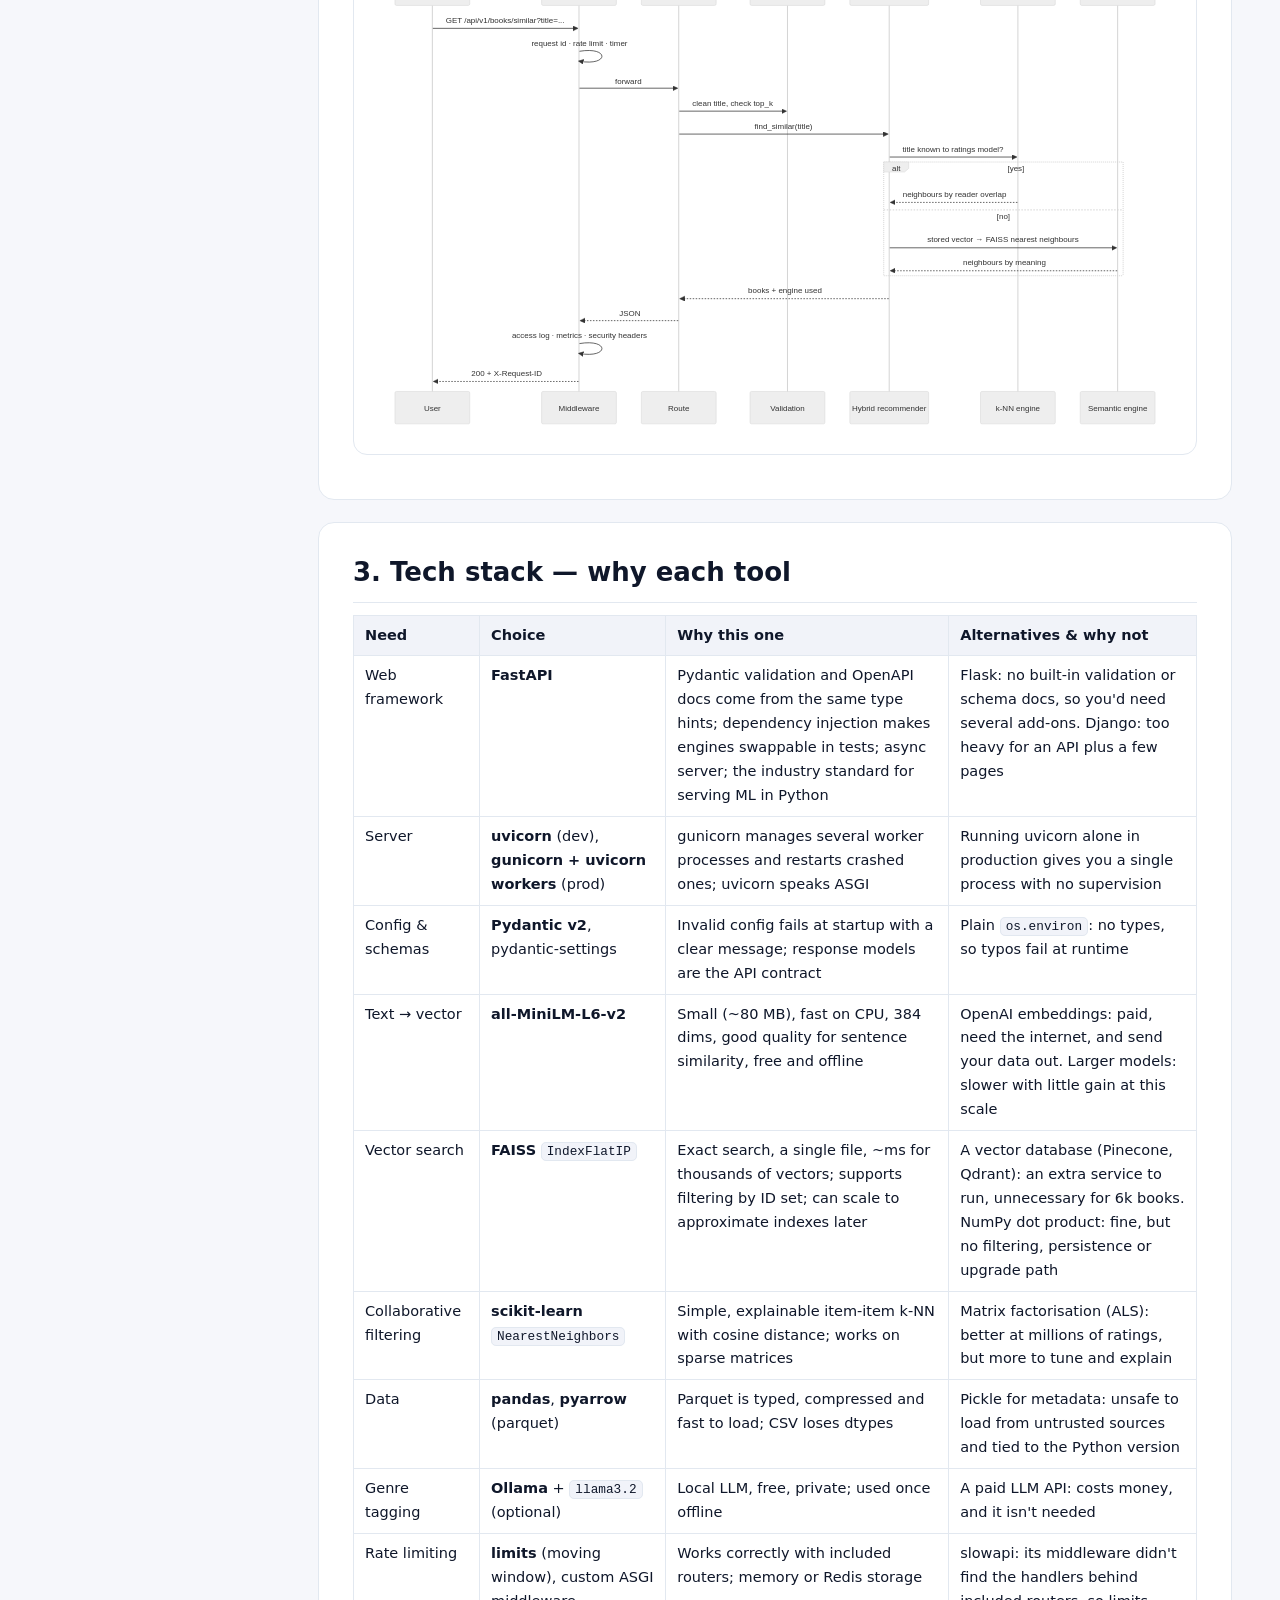
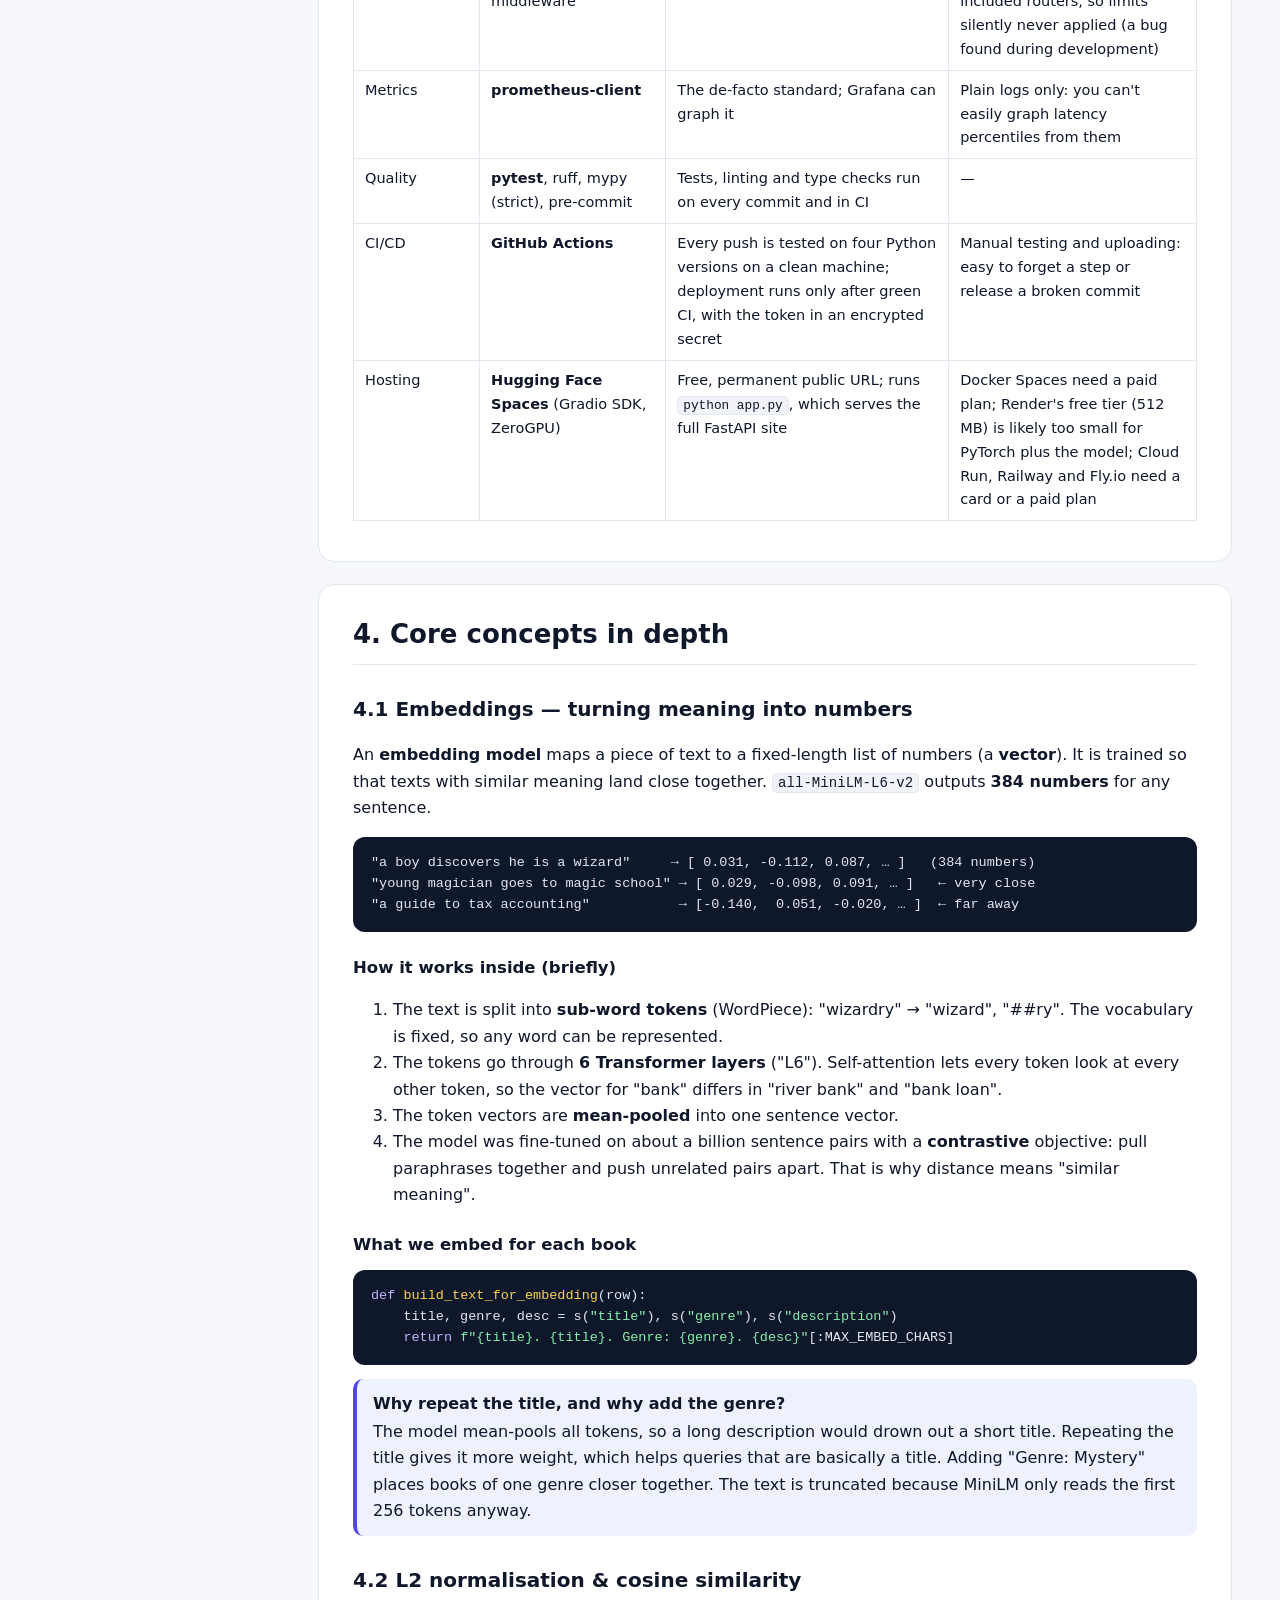
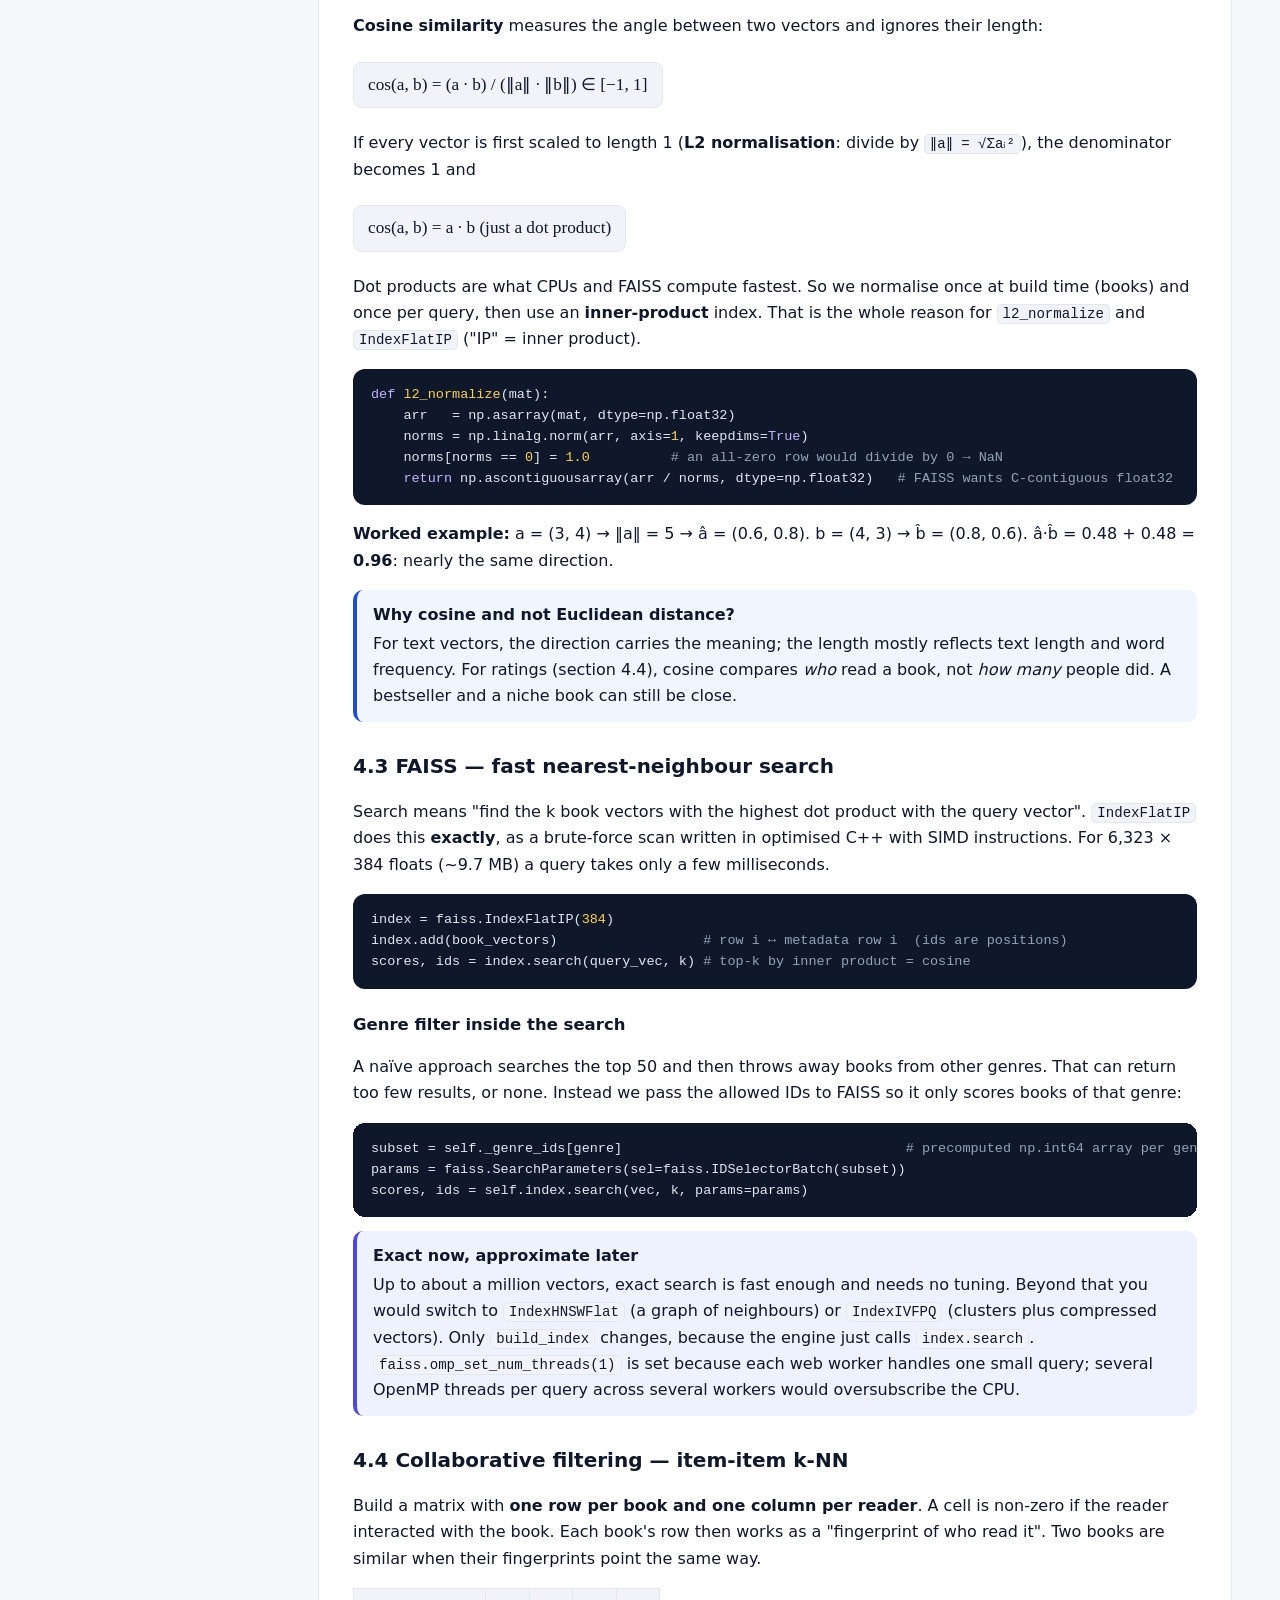
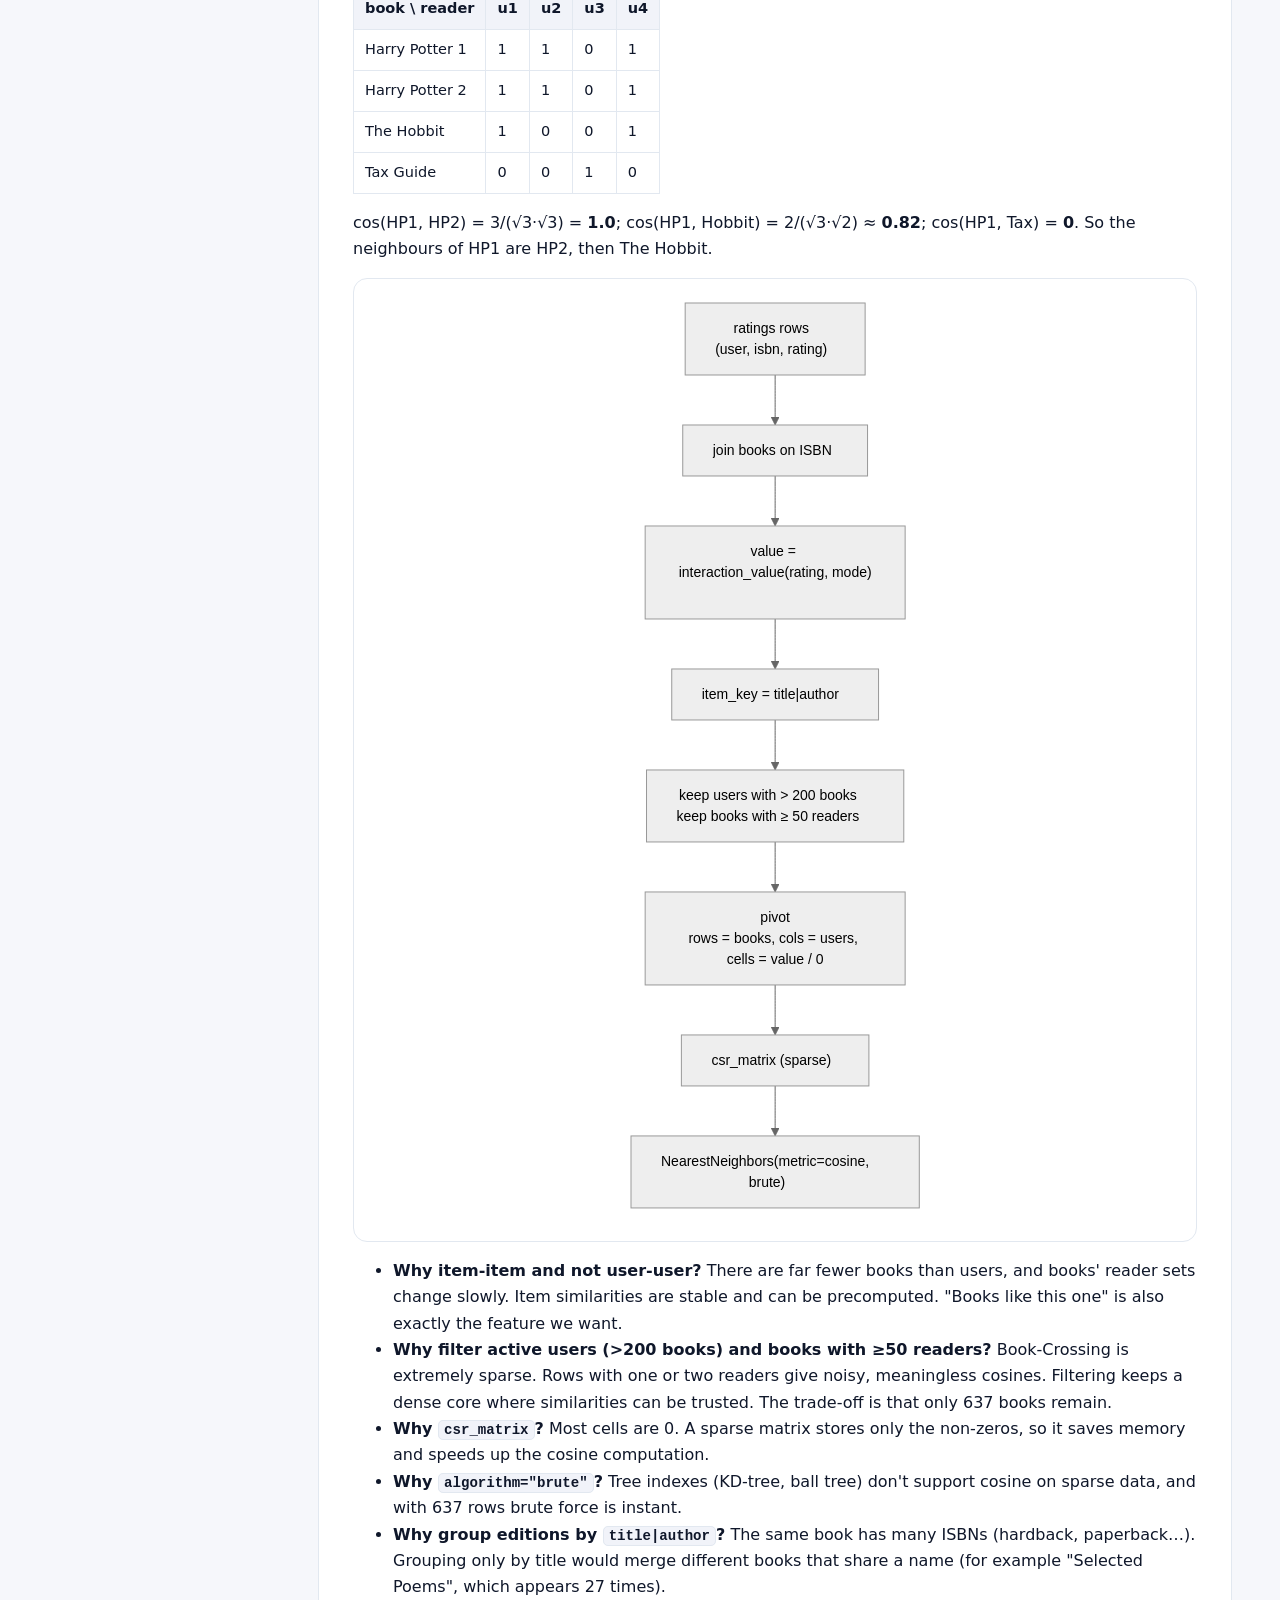
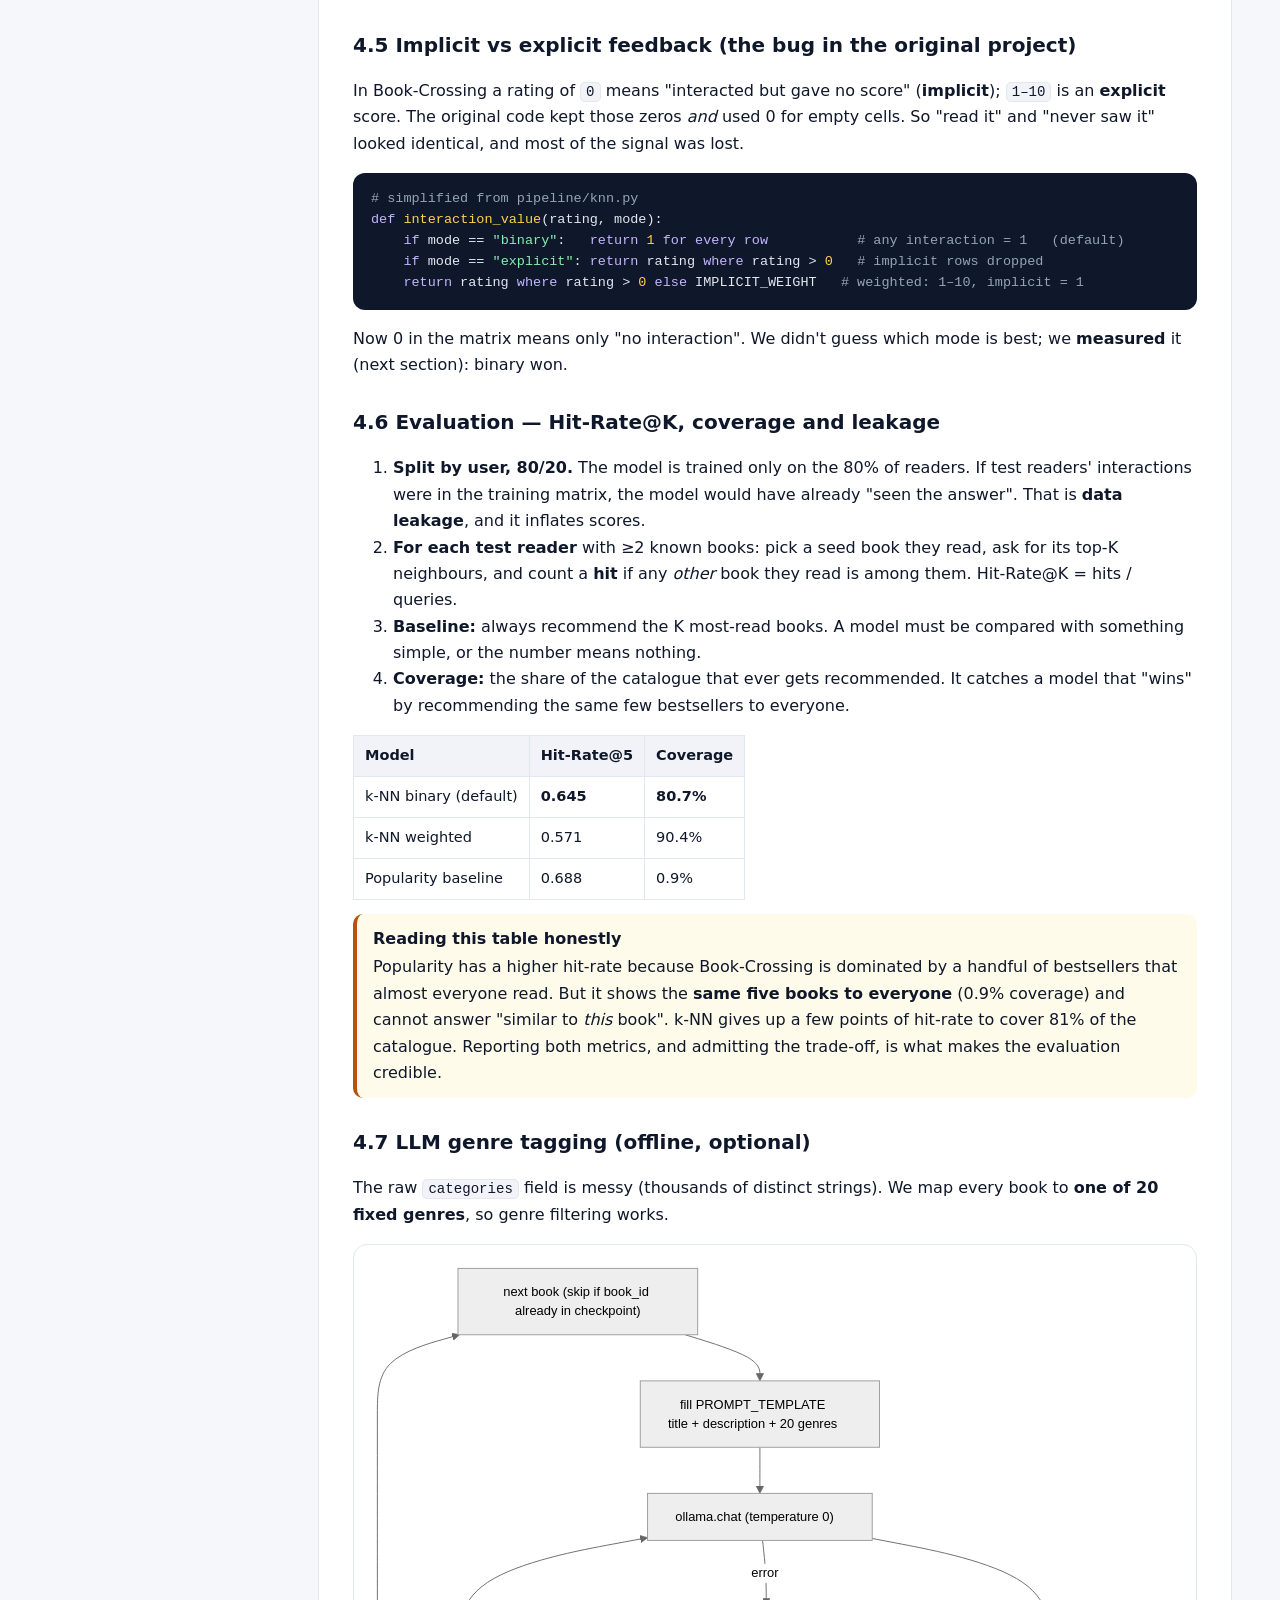
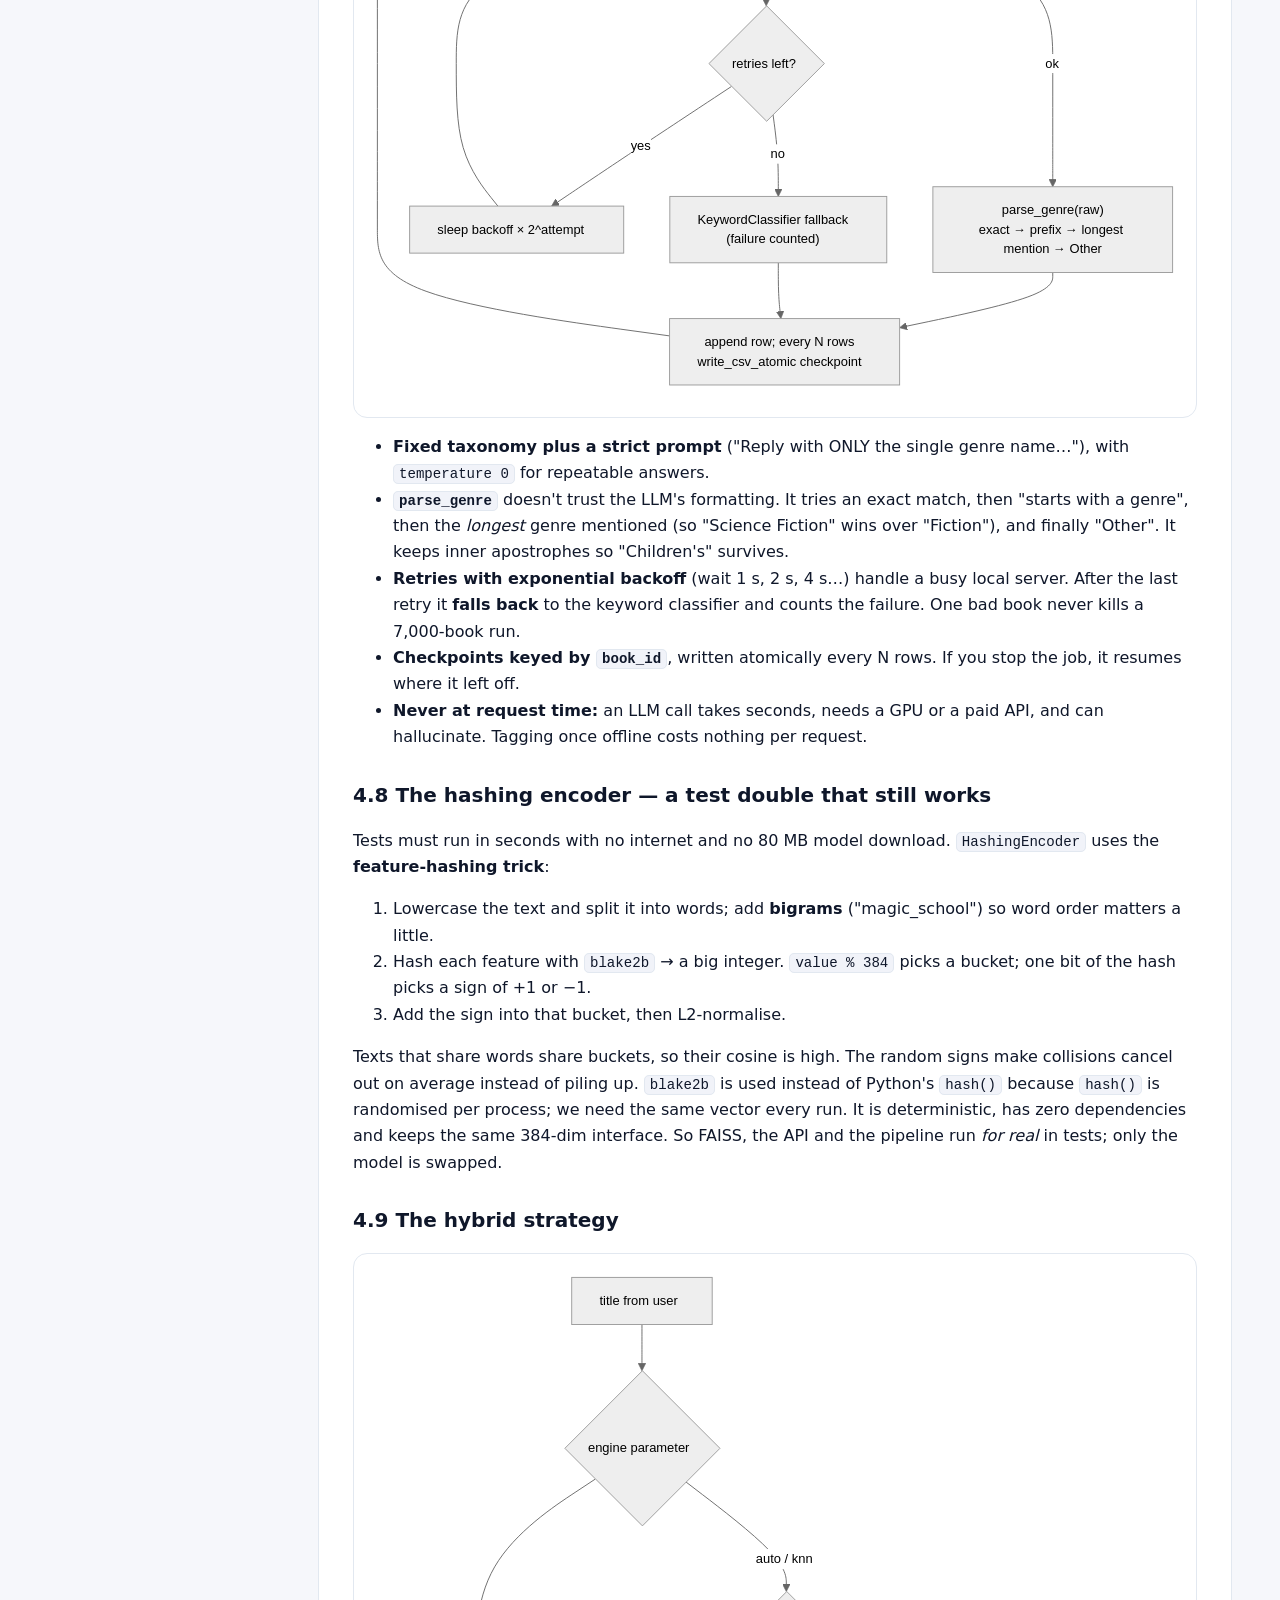
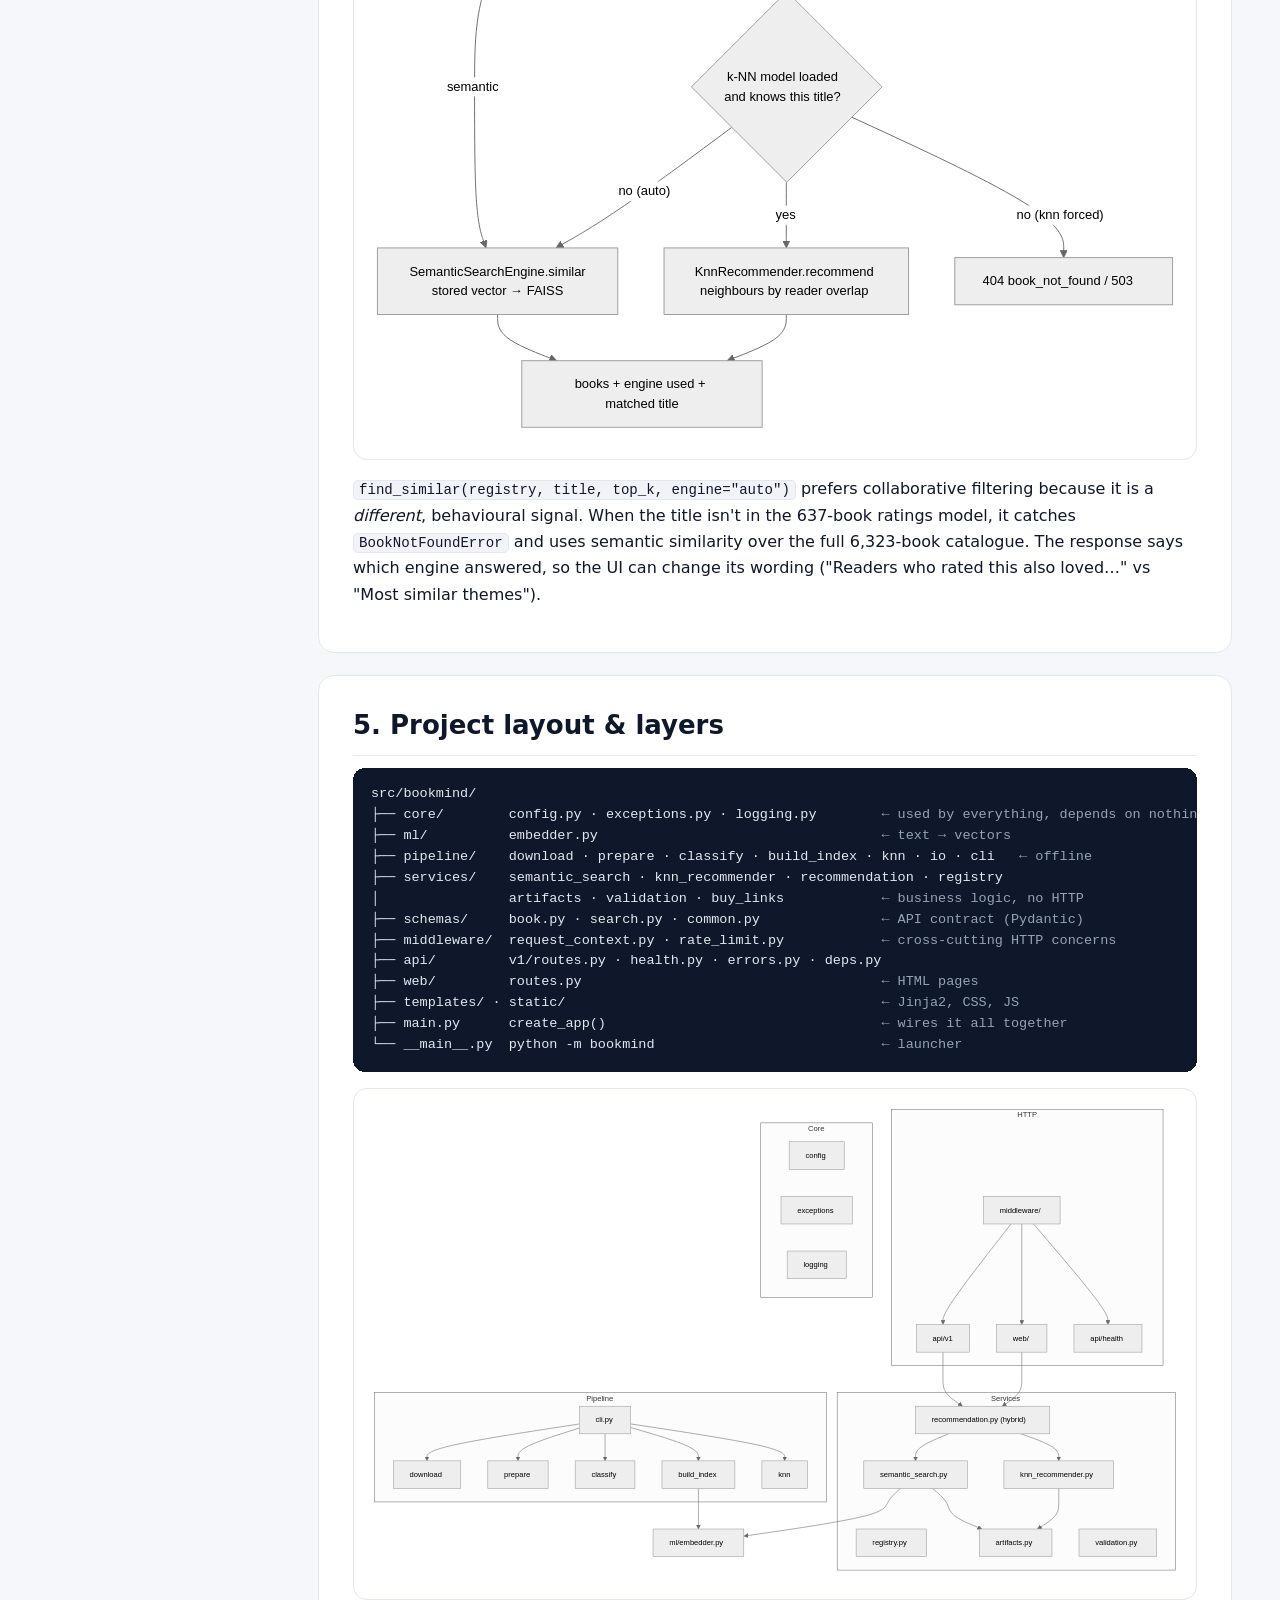
==== commit e3739a60: "Docs and in-app text review" ====
--- a/docs/EXPLAINER.html
+++ b/docs/EXPLAINER.html
@@ -51,6 +51,7 @@
 code{font-family:"JetBrains Mono",Consolas,"Courier New",monospace;font-size:.88em;background:var(--surface-2);border:1px solid var(--border);border-radius:5px;padding:1px 5px}
 pre{background:var(--code-bg);color:var(--code-text);border-radius:12px;padding:16px 18px;overflow:auto;font-size:13.5px;line-height:1.55;margin:12px 0}
 pre code{background:none;border:0;padding:0;color:inherit;font-size:inherit}
+main a,main code{overflow-wrap:anywhere}  /* long URLs and identifiers wrap on phones */
 .c{color:#94a3b8}.k{color:#c4b5fd}.s{color:#86efac}.n{color:#fcd34d}
 table{border-collapse:collapse;width:100%;margin:12px 0;font-size:14.5px;display:block;overflow-x:auto}
 th,td{border:1px solid var(--border);padding:8px 11px;text-align:left;vertical-align:top}
@@ -128,9 +129,16 @@
         <li><a href="#m-app">6.6 main.py &amp; __main__.py</a></li>
         <li><a href="#m-front">6.7 Front-end</a></li>
       </ol></li>
-    <li><a href="#prod">7. Production practices</a></li>
+    <li><a href="#prod">7. Production practices</a>
+      <ol><li><a href="#readiness">Production readiness</a></li></ol></li>
     <li><a href="#tests">8. Testing strategy</a></li>
-    <li><a href="#deploy">9. Deployment &amp; CI</a></li>
+    <li><a href="#deploy">9. Deployment &amp; CI/CD</a>
+      <ol>
+        <li><a href="#d-local">9.1 Laptop, server, Docker</a></li>
+        <li><a href="#d-ci">9.2 CI/CD pipeline</a></li>
+        <li><a href="#d-space">9.3 The live Space</a></li>
+        <li><a href="#d-pack">9.4 Space packaging</a></li>
+      </ol></li>
     <li><a href="#rebuild">10. Rebuild from scratch</a></li>
     <li><a href="#quiz">11. Self-check quiz</a></li>
     <li><a href="#glossary">12. Glossary</a></li>
@@ -145,7 +153,9 @@
   <b>local LLM</b> that tags genres offline. Everything is free and runs on a laptop.</p>
   <p>This guide explains <i>what</i> each piece does, <i>why</i> it was chosen over the alternatives, and <i>how</i> it works
   inside, so you can rebuild the project from an empty folder instead of copying it.</p>
-  <div class="pills"><span class="pill">Python 3.10–3.13</span><span class="pill">FastAPI</span><span class="pill">Sentence-Transformers</span><span class="pill">FAISS</span><span class="pill">scikit-learn</span><span class="pill">pandas</span><span class="pill">529 tests</span><span class="pill">Docker · CI</span></div>
+  <p><b>Live app:</b> <a href="https://yogita4-bookmind.hf.space">yogita4-bookmind.hf.space</a> ·
+  <b>Source &amp; CI/CD:</b> <a href="https://github.com/YogitaPatil5/hybrid_book_recommender">github.com/YogitaPatil5/hybrid_book_recommender</a></p>
+  <div class="pills"><span class="pill">Python 3.10–3.13</span><span class="pill">FastAPI</span><span class="pill">Sentence-Transformers</span><span class="pill">FAISS</span><span class="pill">scikit-learn</span><span class="pill">pandas</span><span class="pill">529 tests</span><span class="pill">Docker</span><span class="pill">CI/CD</span><span class="pill">Live on Hugging Face</span></div>
 </div>
 
 <section id="how">
@@ -214,6 +224,8 @@
 <tr><td>Rate limiting</td><td><b>limits</b> (moving window), custom ASGI middleware</td><td>Works correctly with included routers; memory or Redis storage</td><td>slowapi: its middleware didn't find the handlers behind included routers, so limits silently never applied (a bug found during development)</td></tr>
 <tr><td>Metrics</td><td><b>prometheus-client</b></td><td>The de-facto standard; Grafana can graph it</td><td>Plain logs only: you can't easily graph latency percentiles from them</td></tr>
 <tr><td>Quality</td><td><b>pytest</b>, ruff, mypy (strict), pre-commit</td><td>Tests, linting and type checks run on every commit and in CI</td><td>—</td></tr>
+<tr><td>CI/CD</td><td><b>GitHub Actions</b></td><td>Every push is tested on four Python versions on a clean machine; deployment runs only after green CI, with the token in an encrypted secret</td><td>Manual testing and uploading: easy to forget a step or release a broken commit</td></tr>
+<tr><td>Hosting</td><td><b>Hugging Face Spaces</b> (Gradio SDK, ZeroGPU)</td><td>Free, permanent public URL; runs <code>python app.py</code>, which serves the full FastAPI site</td><td>Docker Spaces need a paid plan; Render's free tier (512 MB) is likely too small for PyTorch plus the model; Cloud Run, Railway and Fly.io need a card or a paid plan</td></tr>
 </table>
 </section>
 
@@ -261,7 +273,7 @@
 
 <h3 id="c-faiss">4.3 FAISS — fast nearest-neighbour search</h3>
 <p>Search means "find the k book vectors with the highest dot product with the query vector". <code>IndexFlatIP</code> does this
-<b>exactly</b>, as a brute-force scan written in optimised C++ with SIMD instructions. For 6,323 × 384 floats (~9.7 MB) a query takes about a millisecond.</p>
+<b>exactly</b>, as a brute-force scan written in optimised C++ with SIMD instructions. For 6,323 × 384 floats (~9.7 MB) a query takes only a few milliseconds.</p>
 <pre><code>index = faiss.IndexFlatIP(<span class="n">384</span>)
 index.add(book_vectors)                  <span class="c"># row i ↔ metadata row i  (ids are positions)</span>
 scores, ids = index.search(query_vec, k) <span class="c"># top-k by inner product = cosine</span></code></pre>
@@ -394,7 +406,7 @@
 <div class="fn"><div class="head">class Settings(BaseSettings)</div><div class="body">
 <p><span class="lbl">what</span>Every setting (port, paths, limits, model name, rate limit…) as a typed field. It reads <code>BOOKMIND_*</code> environment variables and <code>.env</code>.</p>
 <p><span class="lbl">why</span>This is the "12-factor" config pattern: the same code runs in dev, Docker and production, and only the environment changes. Types and bounds (<code>port: int = Field(ge=1, le=65535)</code>) turn a typo into a <b>startup error</b> instead of a crash hours later.</p>
-<p><span class="lbl">how</span><code>@field_validator("rate_limit")</code> parses "60/minute" with the <code>limits</code> library. <code>@model_validator(mode="after") _cross_field_checks</code> enforces rules between fields: <code>default_top_k ≤ max_top_k</code>, and no debug in production. Properties such as <code>index_path</code>, <code>manifest_path</code> and <code>is_production</code> keep the path logic in one place.</p></div></div>
+<p><span class="lbl">how</span><code>@field_validator("rate_limit")</code> parses "60/minute" with the <code>limits</code> library. <code>@model_validator(mode="after") _cross_field_checks</code> enforces rules between fields: <code>default_top_k ≤ max_top_k</code>, and no debug in production. Properties such as <code>index_path</code>, <code>manifest_path</code> and <code>is_production</code> keep the path logic in one place. Newer fields are validated the same way: <code>embedding_device</code> is <code>Literal["cpu","cuda","mps"]</code> (default <code>cpu</code>); <code>frame_ancestors</code> accepts only <code>https://</code> origins; <code>mounted_app_paths</code> rejects reserved paths such as <code>/</code>, <code>/api</code> or <code>/static</code>.</p></div></div>
 <div class="fn"><div class="head">get_settings()  ·  @lru_cache</div><div class="body">
 <p><span class="lbl">what</span>Returns one shared <code>Settings</code> instance. <span class="lbl">why</span>It parses the environment once, and tests can call <code>get_settings.cache_clear()</code> or pass their own <code>Settings</code> to <code>create_app</code>.</p></div></div>
 <div class="fn"><div class="head">GENRE_TAXONOMY (20 genres) · KNN_ARTIFACTS · file-name constants</div><div class="body">
@@ -423,7 +435,7 @@
 <div class="fn"><div class="head">class Encoder(Protocol)  ·  name · dim · encode(texts, batch_size) → float32[n, dim]</div><div class="body">
 <p><span class="lbl">why</span>A <b>Protocol</b> is "duck typing with type checking": anything with these attributes is an Encoder. The engine depends on the interface, not on sentence-transformers, so tests can inject <code>HashingEncoder</code>. This is the <i>dependency inversion</i> principle.</p></div></div>
 <div class="fn"><div class="head">SentenceTransformerEncoder(model_name)</div><div class="body">
-<p><span class="lbl">what</span>Wraps MiniLM. <span class="lbl">how</span>It first tries <code>SentenceTransformer(name, local_files_only=True)</code>, which loads from the local HuggingFace cache with <b>no network</b>. Only if the model isn't cached does it download it. It encodes in batches and passes the result through <code>l2_normalize</code>, so every vector has length 1. It supports both the old and the new name of the "get dimension" method, so library upgrades don't break it.</p>
+<p><span class="lbl">what</span>Wraps MiniLM. <span class="lbl">how</span>It first tries <code>SentenceTransformer(name, device=device, local_files_only=True)</code>, which loads from the local HuggingFace cache with <b>no network</b>. Only if the model isn't cached does it download it. It encodes in batches and passes the result through <code>l2_normalize</code>, so every vector has length 1. It supports both the old and the new name of the "get dimension" method, so library upgrades don't break it. The <code>device</code> is always explicit (default <code>cpu</code>): on hardware that <i>reports</i> a GPU, such as Hugging Face ZeroGPU, "auto" would pick CUDA, which only works inside special GPU functions.</p>
 <p><span class="lbl">why</span>"Offline-first" removes the old need to set <code>HF_HUB_OFFLINE=1</code> by hand. It also means startup doesn't hang or fail when Wi-Fi is down.</p></div></div>
 <div class="fn"><div class="head">CachedEncoder(inner, maxsize)  ·  encode_one(text)</div><div class="body">
 <p><span class="lbl">what</span>An LRU (least-recently-used) cache in front of any encoder, for single queries. <span class="lbl">why</span>Popular queries repeat; encoding is the slowest step of a search (~10–30 ms on CPU), and a cache hit takes microseconds. <span class="lbl">how</span>An <code>OrderedDict</code> plus a <code>threading.Lock</code>, because FastAPI runs sync endpoints in a thread pool. The cached array is set read-only so a caller can't corrupt it.</p></div></div>
@@ -454,7 +466,7 @@
 <p><span class="lbl">how</span>Build each book's text (section 4.1) → <code>encoder.encode</code> in batches → <code>faiss.IndexFlatIP(dim).add(vectors)</code> → <code>prepare_metadata</code> (the columns the app needs, row-aligned with the index) → <code>save_artifacts</code>. <span class="lbl">why</span>Row <i>i</i> of the parquet file <b>is</b> vector <i>i</i> in FAISS, so there's no separate ID mapping to keep in sync.</p></div></div>
 <div class="fn"><div class="head">knn.load_books / load_ratings / build_interactions / build_pivot / fit_model / save_knn_artifacts / train_knn</div><div class="body">
 <p><span class="lbl">how</span>Read the BX files (<code>;</code>-separated, latin-1, with some broken lines skipped) → normalise ISBNs (upper case, digits and X only) → validate ratings 0–10 → join → <code>interaction_value</code> → group editions → filter active users and popular books → keep one row per (user, book), using the strongest signal → make display titles unique ("Title (Author)" when two books share one) → pivot → <code>csr_matrix</code> → <code>NearestNeighbors(brute, cosine)</code>.</p>
-<p><code>save_knn_artifacts</code> writes four pickles (model, pivot, title list, ratings table) plus <code>knn_manifest.json</code>, which records the SHA-256 of each file, the scikit-learn version, the mode, the counts and the training time. <code>KnnConfig.validate()</code> rejects impossible thresholds before any work is done.</p></div></div>
+<p><code>save_knn_artifacts</code> writes four pickles (model, pivot, title list, ratings table) plus <code>knn_manifest.json</code>, which records the SHA-256 of each file, the scikit-learn version, the mode, the counts and the training time. <code>KnnConfig.validate()</code> rejects impossible thresholds before any work is done. It also records <code>library_versions</code> (numpy, pandas, scipy, scikit-learn) so a deployment can install exactly the versions that wrote the pickles.</p></div></div>
 <div class="fn"><div class="head">knn.evaluate_knn(interactions, k=5, test_fraction=0.2, seeds_per_user=5, random_state=42) · run_evaluation</div><div class="body">
 <p>See section 4.6. A fixed <code>random_state</code> makes the result <b>reproducible</b>: the same numbers every run. <code>--compare-modes</code> rebuilds the interactions for each mode and evaluates them all, so the choice of default is backed by data.</p></div></div>
 <div class="fn"><div class="head">cli.main(argv) · build_parser()</div><div class="body">
@@ -506,9 +518,9 @@
 <div class="fn"><div class="head">middleware/request_context.py — RequestContextMiddleware.dispatch</div><div class="body">
 <p><span class="lbl">how</span>Take the incoming <code>X-Request-ID</code> if it matches a safe pattern (so it can't be used to inject into the logs), or generate <code>uuid4().hex</code> → set the ContextVar → time the request → in <code>finally</code> (so it runs even on errors): increment the Prometheus counter and histogram labelled by the <b>route template</b> (<code>/api/v1/search</code>, not <code>/api/v1/search?q=harry</code>), write one access-log line, reset the ContextVar → add <code>X-Request-ID</code> and the security headers to the response.</p>
 <p><span class="lbl">why the route template?</span> Metric labels must have <b>bounded cardinality</b>. Labelling by raw URL would create a new time series for every query and eventually exhaust Prometheus's memory. The template comes from <code>request.scope["route"].path</code>.</p>
-<p><span class="lbl">security headers</span> A strict <b>Content-Security-Policy</b> (scripts only from our own origin, so no inline scripts and an XSS can't run injected code), <code>X-Content-Type-Options: nosniff</code>, <code>X-Frame-Options: DENY</code> (prevents clickjacking), Referrer-Policy and Permissions-Policy. <b>HSTS</b> is set only in production, because it forces https and would break plain-http localhost. The <code>/docs</code> page gets a relaxed CSP because Swagger UI needs its CDN.</p></div></div>
+<p><span class="lbl">security headers</span> A strict <b>Content-Security-Policy</b> (scripts only from our own origin, so no inline scripts and an XSS can't run injected code), <code>X-Content-Type-Options: nosniff</code>, <code>X-Frame-Options: DENY</code> (prevents clickjacking), Referrer-Policy and Permissions-Policy. <b>HSTS</b> is set only in production, because it forces https and would break plain-http localhost. The <code>/docs</code> page gets a relaxed CSP because Swagger UI needs its CDN. Two settings adjust this for hosting: <code>frame_ancestors</code> replaces <code>frame-ancestors 'none'</code> with the allowed origins and drops <code>X-Frame-Options</code> (used on the Space, where huggingface.co frames the site), and <code>mounted_app_paths</code> leaves a mounted sub-app such as Gradio at <code>/demo</code> without our CSP. Both are off by default.</p></div></div>
 <div class="fn"><div class="head">middleware/rate_limit.py — RateLimitMiddleware (pure ASGI)</div><div class="body">
-<p><span class="lbl">how</span>Key = client IP → <code>MovingWindowRateLimiter.hit("60/minute")</code>. If the request is allowed, pass it on. If not, return 429 in the standard error envelope with a <code>Retry-After</code> header. <code>/health</code>, <code>/metrics</code> and <code>/static</code> are exempt, so a monitoring system or a page's CSS is never throttled. If the storage (e.g. Redis) is down, it <b>fails open</b> (allows the request) and logs the error. A broken limiter shouldn't take the whole site down.</p>
+<p><span class="lbl">how</span>Key = client IP → <code>MovingWindowRateLimiter.hit("60/minute")</code>. If the request is allowed, pass it on. If not, return 429 in the standard error envelope with a <code>Retry-After</code> header. <code>/health</code>, <code>/metrics</code> and <code>/static</code> are exempt, so a monitoring system or a page's CSS is never throttled. If the storage (e.g. Redis) is down, it <b>fails open</b> (allows the request) and logs the error. A broken limiter shouldn't take the whole site down. Paths in <code>mounted_app_paths</code> are exempt too.</p>
 <p><span class="lbl">why a moving window?</span> A fixed window lets a client send 60 requests at 12:00:59 and 60 more at 12:01:00, which is 120 in one second. A moving window counts the last 60 seconds at any moment. <span class="lbl">why pure ASGI?</span> It's cheaper than <code>BaseHTTPMiddleware</code> and runs before any routing happens.</p></div></div>
 <div class="fn"><div class="head">api/deps.py — get_registry · get_app_settings · get_semantic_engine</div><div class="body">
 <p>FastAPI <b>dependency injection</b>: routes declare <code>engine = Depends(get_semantic_engine)</code>. The objects live on <code>app.state</code>, so tests can build an app around a small registry and every route uses it automatically. No globals.</p></div></div>
@@ -564,14 +576,27 @@
 <tr><td>Dependency injection + app factory</td><td><code>api/deps.py</code>, <code>create_app</code></td><td>Tests need the real 80 MB model and share global state</td></tr>
 <tr><td>Static typing (mypy strict) + lint (ruff)</td><td><code>pyproject.toml</code></td><td>Whole classes of bugs (None handling, wrong types) reach runtime</td></tr>
 <tr><td>Non-root container, pinned deps, CI</td><td><code>Dockerfile</code>, <code>.github/workflows</code></td><td>"Works on my machine"; a container breakout gets root</td></tr>
+<tr><td>Release gate (deploy only after green CI)</td><td><code>deploy.yml</code></td><td>A broken commit goes straight to users</td></tr>
+<tr><td>Secrets outside the code</td><td>GitHub encrypted secret <code>HF_TOKEN</code></td><td>A leaked token in the repository</td></tr>
+<tr><td>Version-pinned model dependencies</td><td><code>knn_manifest.json</code> → Space <code>requirements.txt</code></td><td>Pickled models fail or behave differently after a library upgrade</td></tr>
+<tr><td>Accessible colours</td><td><code>static/css/style.css</code></td><td>Text that low-vision users can't read (all text colours meet WCAG-AA ≥ 4.5:1 in both themes)</td></tr>
 </table>
+
+<h3 id="readiness">Production readiness: what's covered and what's next</h3>
+<p><b>Covered:</b> everything in the table above, plus ~99% test coverage and a live deployment.
+<b>What a company would add before serving real customers:</b> a staging environment and one-click rollback;
+dashboards and alerts on <code>/metrics</code>; load tests with latency targets; paid hosting with an uptime guarantee
+(the free Space sleeps when idle); monitoring of recommendation quality with scheduled retraining; branch protection with
+pull-request reviews; browser UI tests and container scanning in CI. Being able to name this gap is part of
+understanding production systems. See <code>docs/ROADMAP.md</code>.</p>
 </section>
 
 <section id="tests">
 <h2>8. Testing strategy</h2>
 <div class="grid2">
 <div class="card"><h4>Unit tests (17 files)</h4>Each function in isolation: validation edge cases, <code>parse_genre</code> outputs, the hashing encoder's determinism, manifest checksum failures, k-NN encodings, the port fallback, logging formatters, the Hugging Face packaging script.</div>
-<div class="card"><h4>Integration tests (5 files)</h4>A real FastAPI app via <code>TestClient</code>: every endpoint, the error envelope, rate limiting (429 + Retry-After), security headers, themes, hybrid fallback, degraded mode.</div>
+<div class="card"><h4>Integration tests (5 files)</h4>A real FastAPI app via <code>TestClient</code>: every endpoint, the error envelope, rate limiting (429 + Retry-After), security headers (including frame-ancestors and mounted paths), themes, hybrid fallback, degraded mode.</div>
+<div class="card"><h4>Deployment tests</h4><code>test_prepare_hf_space.py</code> checks the Space package (files, zip contents, pinned versions, the README metadata limits), the retry rules, the upload against a fake Hugging Face client, and that the workflows are valid YAML with the release gate in place.</div>
 <div class="card"><h4>End-to-end</h4>Runs the CLI pipeline on fixture CSVs → builds real FAISS and k-NN artifacts → starts the app on them → searches. It proves that all the pieces fit together.</div>
 <div class="card"><h4>Fakes, not mocks of everything</h4><code>HashingEncoder</code> replaces MiniLM; <code>tests/bx_fixture.py</code> generates small Book-Crossing files with known clusters (<code>cluster_of</code>), so tests can assert that "a fantasy book's neighbours are fantasy books". FAISS and scikit-learn run for real.</div>
 </div>
@@ -586,15 +611,54 @@
 </section>
 
 <section id="deploy">
-<h2>9. Deployment &amp; CI</h2>
+<h2>9. Deployment &amp; CI/CD</h2>
+<p>The app is live at <b>https://yogita4-bookmind.hf.space</b>. Every push to GitHub is tested automatically, and only a
+fully green run is deployed. This section explains each piece and why it is there.</p>
+
+<h3 id="d-local">9.1 Running it: laptop, server, Docker</h3>
 <ul>
+<li><b>Laptop:</b> <code>run.bat</code> / <code>run.sh</code> use the venv's Python directly (no activation), build the index if it's missing, then start <code>python -m bookmind --open</code>.</li>
 <li><b>Dockerfile (multi-stage):</b> a builder stage installs the dependencies (CPU-only torch); the runtime stage copies only the virtualenv and the code, runs as a <b>non-root</b> user, sets a <code>HEALTHCHECK</code> on <code>/health/live</code>, and can preload the model at build time (<code>PRELOAD_MODEL</code>) so containers start offline.</li>
-<li><b>gunicorn.conf.py:</b> the <code>uvicorn_worker.UvicornWorker</code> class, the worker count from <code>BOOKMIND_WORKERS</code>, timeouts and graceful shutdown, and <code>max_requests</code> with jitter (workers recycle periodically, which caps slow memory leaks). Each worker holds its own copy of the index, which is small at this scale.</li>
-<li><b>docker-compose.yml:</b> <code>web</code> + <code>redis</code> (a shared rate-limit store, so limits hold across workers) + a <code>pipeline</code> service under a profile, so it only runs when you ask for it.</li>
-<li><b>GitHub Actions:</b> on each push it runs ruff (lint + format check) and mypy, pytest with coverage on several Python versions, a dependency audit (<code>pip-audit</code>) and a Docker build. <b>pre-commit</b> runs the same checks before every commit.</li>
-<li><b>Hugging Face Spaces (free public demo):</b> free accounts can no longer run Docker Spaces, so the public demo is a <b>Gradio front end</b> (<code>deploy/gradio/app.py</code>) that calls the <i>same</i> service layer: <code>SemanticSearchEngine</code>, <code>KnnRecommender</code> and <code>find_similar</code>. No search logic is duplicated, so a new interface took a single file. This is the layered architecture paying off. <code>scripts/prepare_hf_space.py</code> builds the upload folder: <code>app.py</code>, the four service packages and <code>artifacts/</code>, plus a <code>requirements.txt</code> <b>pinned to the versions on the build machine</b>. The pins matter because pickled pandas and scikit-learn objects can fail to load under other versions. See <code>docs/DEPLOY_HUGGINGFACE.md</code>.</li>
-<li><b>One-command local run:</b> <code>run.bat</code> / <code>run.sh</code> use the venv's Python directly (no activation), build the index if it's missing, then start <code>python -m bookmind --open</code>.</li>
+<li><b>gunicorn.conf.py:</b> the <code>uvicorn_worker.UvicornWorker</code> class, the worker count from <code>BOOKMIND_WORKERS</code>, timeouts and graceful shutdown, and <code>max_requests</code> with jitter (workers recycle periodically, which caps slow memory leaks).</li>
+<li><b>docker-compose.yml:</b> <code>web</code> + <code>redis</code> (shared rate-limit store across workers) + a <code>pipeline</code> service under a profile.</li>
 </ul>
+
+<h3 id="d-ci">9.2 Continuous integration and deployment</h3>
+<figure><svg id="fig-cicd" width="100%" xmlns="http://www.w3.org/2000/svg" xmlns:xlink="http://www.w3.org/1999/xlink" class="flowchart" style="max-width: 1542.23px; background-color: transparent;" viewBox="0 0 1542.234375 374" role="graphics-document document" aria-roledescription="flowchart-v2"><style>#fig-cicd{font-family:Inter,Segoe UI,Arial,sans-serif;font-size:14px;fill:#000000;}@keyframes edge-animation-frame{from{stroke-dashoffset:0;}}@keyframes dash{to{stroke-dashoffset:0;}}#fig-cicd .edge-animation-slow{stroke-dasharray:9,5!important;stroke-dashoffset:900;animation:dash 50s linear infinite;stroke-linecap:round;}#fig-cicd .edge-animation-fast{stroke-dasharray:9,5!important;stroke-dashoffset:900;animation:dash 20s linear infinite;stroke-linecap:round;}#fig-cicd .error-icon{fill:#552222;}#fig-cicd .error-text{fill:#552222;stroke:#552222;}#fig-cicd .edge-thickness-normal{stroke-width:1px;}#fig-cicd .edge-thickness-thick{stroke-width:3.5px;}#fig-cicd .edge-pattern-solid{stroke-dasharray:0;}#fig-cicd .edge-thickness-invisible{stroke-width:0;fill:none;}#fig-cicd .edge-pattern-dashed{stroke-dasharray:3;}#fig-cicd .edge-pattern-dotted{stroke-dasharray:2;}#fig-cicd .marker{fill:#666;stroke:#666;}#fig-cicd .marker.cross{stroke:#666;}#fig-cicd svg{font-family:Inter,Segoe UI,Arial,sans-serif;font-size:14px;}#fig-cicd p{margin:0;}#fig-cicd .label{font-family:Inter,Segoe UI,Arial,sans-serif;color:#000000;}#fig-cicd .cluster-label text{fill:#333;}#fig-cicd .cluster-label span{color:#333;}#fig-cicd .cluster-label span p{background-color:transparent;}#fig-cicd .label text,#fig-cicd span{fill:#000000;color:#000000;}#fig-cicd .node rect,#fig-cicd .node circle,#fig-cicd .node ellipse,#fig-cicd .node polygon,#fig-cicd .node path{fill:#eee;stroke:#999;stroke-width:1px;}#fig-cicd .rough-node .label text,#fig-cicd .node .label text,#fig-cicd .image-shape .label,#fig-cicd .icon-shape .label{text-anchor:middle;}#fig-cicd .node .katex path{fill:#000;stroke:#000;stroke-width:1px;}#fig-cicd .rough-node .label,#fig-cicd .node .label,#fig-cicd .image-shape .label,#fig-cicd .icon-shape .label{text-align:center;}#fig-cicd .node.clickable{cursor:pointer;}#fig-cicd .root .anchor path{fill:#666!important;stroke-width:0;stroke:#666;}#fig-cicd .arrowheadPath{fill:#333333;}#fig-cicd .edgePath .path{stroke:#666;stroke-width:1px;}#fig-cicd .flowchart-link{stroke:#666;fill:none;}#fig-cicd .edgeLabel{background-color:white;text-align:center;}#fig-cicd .edgeLabel p{background-color:white;}#fig-cicd .edgeLabel rect{opacity:0.5;background-color:white;fill:white;}#fig-cicd .labelBkg{background-color:rgba(255, 255, 255, 0.5);}#fig-cicd .cluster rect{fill:hsl(0, 0%, 98.9215686275%);stroke:#707070;stroke-width:1px;}#fig-cicd .cluster text{fill:#333;}#fig-cicd .cluster span{color:#333;}#fig-cicd div.mermaidTooltip{position:absolute;text-align:center;max-width:200px;padding:2px;font-family:Inter,Segoe UI,Arial,sans-serif;font-size:12px;background:hsl(-160, 0%, 93.3333333333%);border:1px solid #707070;border-radius:2px;pointer-events:none;z-index:100;}#fig-cicd .flowchartTitleText{text-anchor:middle;font-size:18px;fill:#000000;}#fig-cicd rect.text{fill:none;stroke-width:0;}#fig-cicd .icon-shape,#fig-cicd .image-shape{background-color:white;text-align:center;}#fig-cicd .icon-shape p,#fig-cicd .image-shape p{background-color:white;padding:2px;}#fig-cicd .icon-shape .label rect,#fig-cicd .image-shape .label rect{opacity:0.5;background-color:white;fill:white;}#fig-cicd .label-icon{display:inline-block;height:1em;overflow:visible;vertical-align:-0.125em;}#fig-cicd .node .label-icon path{fill:currentColor;stroke:revert;stroke-width:revert;}#fig-cicd .node .neo-node{stroke:#999;}#fig-cicd [data-look="neo"].node rect,#fig-cicd [data-look="neo"].cluster rect,#fig-cicd [data-look="neo"].node polygon{stroke:url(#fig-cicd-gradient);filter:drop-shadow( 1px 2px 2px rgba(185,185,185,1));}#fig-cicd [data-look="neo"].swimlane.cluster rect{filter:none;}#fig-cicd [data-look="neo"].node path{stroke:url(#fig-cicd-gradient);stroke-width:1px;}#fig-cicd [data-look="neo"].node .outer-path{filter:drop-shadow( 1px 2px 2px rgba(185,185,185,1));}#fig-cicd [data-look="neo"].node .neo-line path{stroke:#999;filter:none;}#fig-cicd [data-look="neo"].node circle{stroke:url(#fig-cicd-gradient);filter:drop-shadow( 1px 2px 2px rgba(185,185,185,1));}#fig-cicd [data-look="neo"].node circle .state-start{fill:#000000;}#fig-cicd [data-look="neo"].icon-shape .icon{fill:url(#fig-cicd-gradient);filter:drop-shadow( 1px 2px 2px rgba(185,185,185,1));}#fig-cicd [data-look="neo"].icon-shape .icon-neo path{stroke:url(#fig-cicd-gradient);filter:drop-shadow( 1px 2px 2px rgba(185,185,185,1));}#fig-cicd :root{--mermaid-font-family:"trebuchet ms",verdana,arial,sans-serif;}</style><g><marker id="fig-cicd_flowchart-v2-pointEnd" class="marker flowchart-v2" viewBox="0 0 10 10" refX="5" refY="5" markerUnits="userSpaceOnUse" markerWidth="8" markerHeight="8" orient="auto"><path d="M 0 0 L 10 5 L 0 10 z" class="arrowMarkerPath" style="stroke-width: 1; stroke-dasharray: 1, 0;"/></marker><marker id="fig-cicd_flowchart-v2-pointStart" class="marker flowchart-v2" viewBox="0 0 10 10" refX="4.5" refY="5" markerUnits="userSpaceOnUse" markerWidth="8" markerHeight="8" orient="auto"><path d="M 0 5 L 10 10 L 10 0 z" class="arrowMarkerPath" style="stroke-width: 1; stroke-dasharray: 1, 0;"/></marker><marker id="fig-cicd_flowchart-v2-pointEnd-margin" class="marker flowchart-v2" viewBox="0 0 11.5 14" refX="11.5" refY="7" markerUnits="userSpaceOnUse" markerWidth="10.5" markerHeight="14" orient="auto"><path d="M 0 0 L 11.5 7 L 0 14 z" class="arrowMarkerPath" style="stroke-width: 0; stroke-dasharray: 1, 0;"/></marker><marker id="fig-cicd_flowchart-v2-pointStart-margin" class="marker flowchart-v2" viewBox="0 0 11.5 14" refX="1" refY="7" markerUnits="userSpaceOnUse" markerWidth="11.5" markerHeight="14" orient="auto"><polygon points="0,7 11.5,14 11.5,0" class="arrowMarkerPath" style="stroke-width: 0; stroke-dasharray: 1, 0;"/></marker><marker id="fig-cicd_flowchart-v2-circleEnd" class="marker flowchart-v2" viewBox="0 0 10 10" refX="11" refY="5" markerUnits="userSpaceOnUse" markerWidth="11" markerHeight="11" orient="auto"><circle cx="5" cy="5" r="5" class="arrowMarkerPath" style="stroke-width: 1; stroke-dasharray: 1, 0;"/></marker><marker id="fig-cicd_flowchart-v2-circleStart" class="marker flowchart-v2" viewBox="0 0 10 10" refX="-1" refY="5" markerUnits="userSpaceOnUse" markerWidth="11" markerHeight="11" orient="auto"><circle cx="5" cy="5" r="5" class="arrowMarkerPath" style="stroke-width: 1; stroke-dasharray: 1, 0;"/></marker><marker id="fig-cicd_flowchart-v2-circleEnd-margin" class="marker flowchart-v2" viewBox="0 0 10 10" refY="5" refX="12.25" markerUnits="userSpaceOnUse" markerWidth="14" markerHeight="14" orient="auto"><circle cx="5" cy="5" r="5" class="arrowMarkerPath" style="stroke-width: 0; stroke-dasharray: 1, 0;"/></marker><marker id="fig-cicd_flowchart-v2-circleStart-margin" class="marker flowchart-v2" viewBox="0 0 10 10" refX="-2" refY="5" markerUnits="userSpaceOnUse" markerWidth="14" markerHeight="14" orient="auto"><circle cx="5" cy="5" r="5" class="arrowMarkerPath" style="stroke-width: 0; stroke-dasharray: 1, 0;"/></marker><marker id="fig-cicd_flowchart-v2-crossEnd" class="marker cross flowchart-v2" viewBox="0 0 11 11" refX="12" refY="5.2" markerUnits="userSpaceOnUse" markerWidth="11" markerHeight="11" orient="auto"><path d="M 1,1 l 9,9 M 10,1 l -9,9" class="arrowMarkerPath" style="stroke-width: 2; stroke-dasharray: 1, 0;"/></marker><marker id="fig-cicd_flowchart-v2-crossStart" class="marker cross flowchart-v2" viewBox="0 0 11 11" refX="-1" refY="5.2" markerUnits="userSpaceOnUse" markerWidth="11" markerHeight="11" orient="auto"><path d="M 1,1 l 9,9 M 10,1 l -9,9" class="arrowMarkerPath" style="stroke-width: 2; stroke-dasharray: 1, 0;"/></marker><marker id="fig-cicd_flowchart-v2-crossEnd-margin" class="marker cross flowchart-v2" viewBox="0 0 15 15" refX="17.7" refY="7.5" markerUnits="userSpaceOnUse" markerWidth="12" markerHeight="12" orient="auto"><path d="M 1,1 L 14,14 M 1,14 L 14,1" class="arrowMarkerPath" style="stroke-width: 2.5;"/></marker><marker id="fig-cicd_flowchart-v2-crossStart-margin" class="marker cross flowchart-v2" viewBox="0 0 15 15" refX="-3.5" refY="7.5" markerUnits="userSpaceOnUse" markerWidth="12" markerHeight="12" orient="auto"><path d="M 1,1 L 14,14 M 1,14 L 14,1" class="arrowMarkerPath" style="stroke-width: 2.5; stroke-dasharray: 1, 0;"/></marker><g class="root"><g class="clusters"/><g class="edgePaths"><path d="M132.463,172L149.834,152.417C167.204,132.833,201.946,93.667,222.817,74.083C243.688,54.5,250.688,54.5,254.188,54.5L257.688,54.5" id="fig-cicd-L_P_L_0" class="edge-thickness-normal edge-pattern-solid edge-thickness-normal edge-pattern-solid flowchart-link" style=";" data-edge="true" data-et="edge" data-id="L_P_L_0" data-points="W3sieCI6MTMyLjQ2Mjc0MDM4NDYxNTQsInkiOjE3Mn0seyJ4IjoyMzYuNjg3NSwieSI6NTQuNX0seyJ4IjoyNjEuNjg3NSwieSI6NTQuNX1d" data-look="classic" marker-end="url(#fig-cicd_flowchart-v2-pointEnd)"/><path d="M211.688,197.5L215.854,197.5C220.021,197.5,228.354,197.5,237.243,197.5C246.133,197.5,255.578,197.5,260.301,197.5L265.023,197.5" id="fig-cicd-L_P_T_0" class="edge-thickness-normal edge-pattern-solid edge-thickness-normal edge-pattern-solid flowchart-link" style=";" data-edge="true" data-et="edge" data-id="L_P_T_0" data-points="W3sieCI6MjExLjY4NzUsInkiOjE5Ny41fSx7IngiOjIzNi42ODc1LCJ5IjoxOTcuNX0seyJ4IjoyNjkuMDIzNDM3NSwieSI6MTk3LjV9XQ==" data-look="classic" marker-end="url(#fig-cicd_flowchart-v2-pointEnd)"/><path d="M134.255,223L151.327,240.833C168.399,258.667,202.543,294.333,227.617,312.167C252.69,330,268.693,330,276.694,330L284.695,330" id="fig-cicd-L_P_AU_0" class="edge-thickness-normal edge-pattern-solid edge-thickness-normal edge-pattern-solid flowchart-link" style=";" data-edge="true" data-et="edge" data-id="L_P_AU_0" data-points="W3sieCI6MTM0LjI1NTE4ODY3OTI0NTMsInkiOjIyM30seyJ4IjoyMzYuNjg3NSwieSI6MzMwfSx7IngiOjI4OC42OTUzMTI1LCJ5IjozMzB9XQ==" data-look="classic" marker-end="url(#fig-cicd_flowchart-v2-pointEnd)"/><path d="M521.688,54.5L525.854,54.5C530.021,54.5,538.354,54.5,552.356,61.77C566.359,69.041,586.03,83.582,595.865,90.852L605.701,98.122" id="fig-cicd-L_L_D_0" class="edge-thickness-normal edge-pattern-solid edge-thickness-normal edge-pattern-solid flowchart-link" style=";" data-edge="true" data-et="edge" data-id="L_L_D_0" data-points="W3sieCI6NTIxLjY4NzUsInkiOjU0LjV9LHsieCI6NTQ2LjY4NzUsInkiOjU0LjV9LHsieCI6NjA4LjkxNzE3NjU3MzQyNjYsInkiOjEwMC41fV0=" data-look="classic" marker-end="url(#fig-cicd_flowchart-v2-pointEnd)"/><path d="M514.352,197.5L519.741,197.5C525.13,197.5,535.909,197.5,551.134,190.23C566.359,182.959,586.03,168.418,595.865,161.148L605.701,153.878" id="fig-cicd-L_T_D_0" class="edge-thickness-normal edge-pattern-solid edge-thickness-normal edge-pattern-solid flowchart-link" style=";" data-edge="true" data-et="edge" data-id="L_T_D_0" data-points="W3sieCI6NTE0LjM1MTU2MjUsInkiOjE5Ny41fSx7IngiOjU0Ni42ODc1LCJ5IjoxOTcuNX0seyJ4Ijo2MDguOTE3MTc2NTczNDI2NiwieSI6MTUxLjV9XQ==" data-look="classic" marker-end="url(#fig-cicd_flowchart-v2-pointEnd)"/><path d="M715.141,126L719.307,126C723.474,126,731.807,126,739.474,126C747.141,126,754.141,126,757.641,126L761.141,126" id="fig-cicd-L_D_OK_0" class="edge-thickness-normal edge-pattern-solid edge-thickness-normal edge-pattern-solid flowchart-link" style=";" data-edge="true" data-et="edge" data-id="L_D_OK_0" data-points="W3sieCI6NzE1LjE0MDYyNSwieSI6MTI2fSx7IngiOjc0MC4xNDA2MjUsInkiOjEyNn0seyJ4Ijo3NjUuMTQwNjI1LCJ5IjoxMjZ9XQ==" data-look="classic" marker-end="url(#fig-cicd_flowchart-v2-pointEnd)"/><path d="M872.14,101.437L882.33,95.364C892.52,89.291,912.901,77.146,928.521,71.073C944.141,65,955,65,960.43,65L965.859,65" id="fig-cicd-L_OK_DEP_0" class="edge-thickness-normal edge-pattern-solid edge-thickness-normal edge-pattern-solid flowchart-link" style=";" data-edge="true" data-et="edge" data-id="L_OK_DEP_0" data-points="W3sieCI6ODcyLjEzOTc1ODE4OTg2MTMsInkiOjEwMS40MzY2MzMxODk4NjEzMX0seyJ4Ijo5MzMuMjgxMjUsInkiOjY1fSx7IngiOjk2OS44NTkzNzUsInkiOjY1fV0=" data-look="classic" marker-end="url(#fig-cicd_flowchart-v2-pointEnd)"/><path d="M872.14,150.563L882.33,156.636C892.52,162.709,912.901,174.854,931.392,180.927C949.883,187,966.484,187,974.785,187L983.086,187" id="fig-cicd-L_OK_X_0" class="edge-thickness-normal edge-pattern-solid edge-thickness-normal edge-pattern-solid flowchart-link" style=";" data-edge="true" data-et="edge" data-id="L_OK_X_0" data-points="W3sieCI6ODcyLjEzOTc1ODE4OTg2MTMsInkiOjE1MC41NjMzNjY4MTAxMzg3fSx7IngiOjkzMy4yODEyNSwieSI6MTg3fSx7IngiOjk4Ny4wODU5Mzc1LCJ5IjoxODd9XQ==" data-look="classic" marker-end="url(#fig-cicd_flowchart-v2-pointEnd)"/><path d="M1229.859,65L1234.026,65C1238.193,65,1246.526,65,1254.193,65C1261.859,65,1268.859,65,1272.359,65L1275.859,65" id="fig-cicd-L_DEP_HF_0" class="edge-thickness-normal edge-pattern-solid edge-thickness-normal edge-pattern-solid flowchart-link" style=";" data-edge="true" data-et="edge" data-id="L_DEP_HF_0" data-points="W3sieCI6MTIyOS44NTkzNzUsInkiOjY1fSx7IngiOjEyNTQuODU5Mzc1LCJ5Ijo2NX0seyJ4IjoxMjc5Ljg1OTM3NSwieSI6NjV9XQ==" data-look="classic" marker-end="url(#fig-cicd_flowchart-v2-pointEnd)"/></g><g class="edgeLabels"><g class="edgeLabel"><g class="label" data-id="L_P_L_0" transform="translate(0, 0)"><foreignObject width="0" height="0"><div xmlns="http://www.w3.org/1999/xhtml" class="labelBkg" style="display: table-cell; white-space: nowrap; line-height: 1.5; max-width: 200px; text-align: center;"><span class="edgeLabel"></span></div></foreignObject></g></g><g class="edgeLabel"><g class="label" data-id="L_P_T_0" transform="translate(0, 0)"><foreignObject width="0" height="0"><div xmlns="http://www.w3.org/1999/xhtml" class="labelBkg" style="display: table-cell; white-space: nowrap; line-height: 1.5; max-width: 200px; text-align: center;"><span class="edgeLabel"></span></div></foreignObject></g></g><g class="edgeLabel"><g class="label" data-id="L_P_AU_0" transform="translate(0, 0)"><foreignObject width="0" height="0"><div xmlns="http://www.w3.org/1999/xhtml" class="labelBkg" style="display: table-cell; white-space: nowrap; line-height: 1.5; max-width: 200px; text-align: center;"><span class="edgeLabel"></span></div></foreignObject></g></g><g class="edgeLabel"><g class="label" data-id="L_L_D_0" transform="translate(0, 0)"><foreignObject width="0" height="0"><div xmlns="http://www.w3.org/1999/xhtml" class="labelBkg" style="display: table-cell; white-space: nowrap; line-height: 1.5; max-width: 200px; text-align: center;"><span class="edgeLabel"></span></div></foreignObject></g></g><g class="edgeLabel"><g class="label" data-id="L_T_D_0" transform="translate(0, 0)"><foreignObject width="0" height="0"><div xmlns="http://www.w3.org/1999/xhtml" class="labelBkg" style="display: table-cell; white-space: nowrap; line-height: 1.5; max-width: 200px; text-align: center;"><span class="edgeLabel"></span></div></foreignObject></g></g><g class="edgeLabel"><g class="label" data-id="L_D_OK_0" transform="translate(0, 0)"><foreignObject width="0" height="0"><div xmlns="http://www.w3.org/1999/xhtml" class="labelBkg" style="display: table-cell; white-space: nowrap; line-height: 1.5; max-width: 200px; text-align: center;"><span class="edgeLabel"></span></div></foreignObject></g></g><g class="edgeLabel" transform="translate(933.28125, 65)"><g class="label" data-id="L_OK_DEP_0" transform="translate(-11.578125, -10.5)"><foreignObject width="23.15625" height="21"><div xmlns="http://www.w3.org/1999/xhtml" class="labelBkg" style="display: table-cell; white-space: nowrap; line-height: 1.5; max-width: 200px; text-align: center;"><span class="edgeLabel"><p>yes</p></span></div></foreignObject></g></g><g class="edgeLabel" transform="translate(933.28125, 187)"><g class="label" data-id="L_OK_X_0" transform="translate(-8.3359375, -10.5)"><foreignObject width="16.671875" height="21"><div xmlns="http://www.w3.org/1999/xhtml" class="labelBkg" style="display: table-cell; white-space: nowrap; line-height: 1.5; max-width: 200px; text-align: center;"><span class="edgeLabel"><p>no</p></span></div></foreignObject></g></g><g class="edgeLabel"><g class="label" data-id="L_DEP_HF_0" transform="translate(0, 0)"><foreignObject width="0" height="0"><div xmlns="http://www.w3.org/1999/xhtml" class="labelBkg" style="display: table-cell; white-space: nowrap; line-height: 1.5; max-width: 200px; text-align: center;"><span class="edgeLabel"></span></div></foreignObject></g></g></g><g class="nodes"><g class="node default" id="fig-cicd-flowchart-P-0" data-look="classic" transform="translate(109.84375, 197.5)"><rect class="basic label-container" style="" x="-101.84375" y="-25.5" width="203.6875" height="51"/><g class="label" style="" transform="translate(-71.84375, -10.5)"><rect/><foreignObject width="143.6875" height="21"><div xmlns="http://www.w3.org/1999/xhtml" style="display: table-cell; white-space: nowrap; line-height: 1.5; max-width: 200px; text-align: center;"><span class="nodeLabel"><p>git push / pull request</p></span></div></foreignObject></g></g><g class="node default" id="fig-cicd-flowchart-L-1" data-look="classic" transform="translate(391.6875, 54.5)"><rect class="basic label-container" style="" x="-130" y="-46.5" width="260" height="93"/><g class="label" style="" transform="translate(-100, -31.5)"><rect/><foreignObject width="200" height="63"><div xmlns="http://www.w3.org/1999/xhtml" style="display: table; white-space: break-spaces; line-height: 1.5; max-width: 200px; text-align: center; width: 200px;"><span class="nodeLabel"><p>Lint &amp; type-check<br />ruff · ruff format · mypy --strict</p></span></div></foreignObject></g></g><g class="node default" id="fig-cicd-flowchart-T-3" data-look="classic" transform="translate(391.6875, 197.5)"><rect class="basic label-container" style="" x="-122.6640625" y="-46.5" width="245.328125" height="93"/><g class="label" style="" transform="translate(-92.6640625, -31.5)"><rect/><foreignObject width="185.328125" height="63"><div xmlns="http://www.w3.org/1999/xhtml" style="display: table-cell; white-space: nowrap; line-height: 1.5; max-width: 200px; text-align: center;"><span class="nodeLabel"><p>Tests ×4<br />Python 3.10 · 3.11 · 3.12 · 3.13<br />pytest + coverage ≥ 85%</p></span></div></foreignObject></g></g><g class="node default" id="fig-cicd-flowchart-AU-5" data-look="classic" transform="translate(391.6875, 330)"><rect class="basic label-container" style="" x="-102.9921875" y="-36" width="205.984375" height="72"/><g class="label" style="" transform="translate(-72.9921875, -21)"><rect/><foreignObject width="145.984375" height="42"><div xmlns="http://www.w3.org/1999/xhtml" style="display: table-cell; white-space: nowrap; line-height: 1.5; max-width: 200px; text-align: center;"><span class="nodeLabel"><p>Dependency audit<br />pip-audit (report only)</p></span></div></foreignObject></g></g><g class="node default" id="fig-cicd-flowchart-D-7" data-look="classic" transform="translate(643.4140625, 126)"><rect class="basic label-container" style="" x="-71.7265625" y="-25.5" width="143.453125" height="51"/><g class="label" style="" transform="translate(-41.7265625, -10.5)"><rect/><foreignObject width="83.453125" height="21"><div xmlns="http://www.w3.org/1999/xhtml" style="display: table-cell; white-space: nowrap; line-height: 1.5; max-width: 200px; text-align: center;"><span class="nodeLabel"><p>Docker build</p></span></div></foreignObject></g></g><g class="node default" id="fig-cicd-flowchart-OK-11" data-look="classic" transform="translate(830.921875, 126)"><polygon points="65.78125,0 131.5625,-65.78125 65.78125,-131.5625 0,-65.78125" class="label-container" transform="translate(-65.28125, 65.78125)"/><g class="label" style="" transform="translate(-29.78125, -21)"><rect/><foreignObject width="59.5625" height="42"><div xmlns="http://www.w3.org/1999/xhtml" style="display: table-cell; white-space: nowrap; line-height: 1.5; max-width: 200px; text-align: center;"><span class="nodeLabel"><p>CI green<br />on main?</p></span></div></foreignObject></g></g><g class="node default" id="fig-cicd-flowchart-DEP-13" data-look="classic" transform="translate(1099.859375, 65)"><rect class="basic label-container" style="" x="-130" y="-46.5" width="260" height="93"/><g class="label" style="" transform="translate(-100, -31.5)"><rect/><foreignObject width="200" height="63"><div xmlns="http://www.w3.org/1999/xhtml" style="display: table; white-space: break-spaces; line-height: 1.5; max-width: 200px; text-align: center; width: 200px;"><span class="nodeLabel"><p>Deploy workflow<br />prepare_hf_space.py --upload</p></span></div></foreignObject></g></g><g class="node default" id="fig-cicd-flowchart-X-15" data-look="classic" transform="translate(1099.859375, 187)"><rect class="basic label-container" style="" x="-112.7734375" y="-25.5" width="225.546875" height="51"/><g class="label" style="" transform="translate(-82.7734375, -10.5)"><rect/><foreignObject width="165.546875" height="21"><div xmlns="http://www.w3.org/1999/xhtml" style="display: table-cell; white-space: nowrap; line-height: 1.5; max-width: 200px; text-align: center;"><span class="nodeLabel"><p>stop — nothing deployed</p></span></div></foreignObject></g></g><g class="node default" id="fig-cicd-flowchart-HF-17" data-look="classic" transform="translate(1407.046875, 65)"><rect class="basic label-container" style="" x="-127.1875" y="-25.5" width="254.375" height="51"/><g class="label" style="" transform="translate(-97.1875, -10.5)"><rect/><foreignObject width="194.375" height="21"><div xmlns="http://www.w3.org/1999/xhtml" style="display: table-cell; white-space: nowrap; line-height: 1.5; max-width: 200px; text-align: center;"><span class="nodeLabel"><p>Hugging Face Space rebuilds</p></span></div></foreignObject></g></g></g></g></g><defs><filter id="fig-cicd-drop-shadow" height="130%" width="130%"><feDropShadow dx="4" dy="4" stdDeviation="0" flood-opacity="0.06" flood-color="#000000"/></filter></defs><defs><filter id="fig-cicd-drop-shadow-small" height="150%" width="150%"><feDropShadow dx="2" dy="2" stdDeviation="0" flood-opacity="0.06" flood-color="#000000"/></filter></defs><linearGradient id="fig-cicd-gradient" gradientUnits="objectBoundingBox" x1="0%" y1="0%" x2="100%" y2="0%"><stop offset="0%" stop-color="hsl(0, 0%, 83.3333333333%)" stop-opacity="1"/><stop offset="100%" stop-color="hsl(0, 0%, 88.9215686275%)" stop-opacity="1"/></linearGradient></svg></figure>
+<table>
+<tr><th>Workflow</th><th>Trigger</th><th>Jobs</th><th>Why</th></tr>
+<tr><td><code>ci.yml</code> — <b>CI</b></td><td>every push and pull request</td><td><b>quality</b>: ruff, ruff format check, mypy (strict) · <b>test</b> ×4: Python 3.10–3.13, pytest with coverage (fails below 85%) · <b>audit</b>: pip-audit (reports) · <b>docker</b>: builds the image, after quality and test pass</td><td>Problems are caught on a clean machine, on every supported Python version, before anyone relies on the code</td></tr>
+<tr><td><code>deploy.yml</code> — <b>Deploy</b></td><td><code>workflow_run</code>: CI completed with <code>success</code> on <code>main</code> (or <b>Run workflow</b> by hand)</td><td>checks the <code>HF_TOKEN</code> secret, checks out the <i>exact</i> commit that passed, runs <code>prepare_hf_space.py --upload "$HF_SPACE"</code></td><td>A <b>release gate</b>: a failing test can never reach the live site</td></tr>
+</table>
+<div class="callout why"><b class="t">Secrets</b>The Hugging Face token is stored as an encrypted GitHub <b>secret</b> (<code>HF_TOKEN</code>). It never appears in the code or the logs, and forks without it simply skip the deploy. The Space name is a plain <b>variable</b> (<code>HF_SPACE</code>), because it isn't sensitive.</div>
+<p><b>Release workflow:</b> <code>python -m pytest</code> → <code>git add .</code> → <code>git commit -m "…"</code> → <code>git push</code>. CI takes about 6 minutes, Deploy about 1 minute, and the Space rebuild 5–10 minutes.</p>
+
+<h3 id="d-space">9.3 The live Space: why a Gradio Space serves a FastAPI site</h3>
+<p>Free Hugging Face accounts can no longer run Docker Spaces, and new free accounts only get <b>Gradio + ZeroGPU</b>. A Gradio Space simply runs <code>python app.py</code> and shows whatever answers on port 7860. So <code>deploy/gradio/app.py</code> starts the <b>same FastAPI website</b> you run locally, and mounts a small Gradio screen at <code>/demo</code>.</p>
+<figure><svg id="fig-space" width="100%" xmlns="http://www.w3.org/2000/svg" xmlns:xlink="http://www.w3.org/1999/xlink" class="flowchart" style="max-width: 480.188px; background-color: transparent;" viewBox="0 0 480.1875 1312" role="graphics-document document" aria-roledescription="flowchart-v2"><style>#fig-space{font-family:Inter,Segoe UI,Arial,sans-serif;font-size:14px;fill:#000000;}@keyframes edge-animation-frame{from{stroke-dashoffset:0;}}@keyframes dash{to{stroke-dashoffset:0;}}#fig-space .edge-animation-slow{stroke-dasharray:9,5!important;stroke-dashoffset:900;animation:dash 50s linear infinite;stroke-linecap:round;}#fig-space .edge-animation-fast{stroke-dasharray:9,5!important;stroke-dashoffset:900;animation:dash 20s linear infinite;stroke-linecap:round;}#fig-space .error-icon{fill:#552222;}#fig-space .error-text{fill:#552222;stroke:#552222;}#fig-space .edge-thickness-normal{stroke-width:1px;}#fig-space .edge-thickness-thick{stroke-width:3.5px;}#fig-space .edge-pattern-solid{stroke-dasharray:0;}#fig-space .edge-thickness-invisible{stroke-width:0;fill:none;}#fig-space .edge-pattern-dashed{stroke-dasharray:3;}#fig-space .edge-pattern-dotted{stroke-dasharray:2;}#fig-space .marker{fill:#666;stroke:#666;}#fig-space .marker.cross{stroke:#666;}#fig-space svg{font-family:Inter,Segoe UI,Arial,sans-serif;font-size:14px;}#fig-space p{margin:0;}#fig-space .label{font-family:Inter,Segoe UI,Arial,sans-serif;color:#000000;}#fig-space .cluster-label text{fill:#333;}#fig-space .cluster-label span{color:#333;}#fig-space .cluster-label span p{background-color:transparent;}#fig-space .label text,#fig-space span{fill:#000000;color:#000000;}#fig-space .node rect,#fig-space .node circle,#fig-space .node ellipse,#fig-space .node polygon,#fig-space .node path{fill:#eee;stroke:#999;stroke-width:1px;}#fig-space .rough-node .label text,#fig-space .node .label text,#fig-space .image-shape .label,#fig-space .icon-shape .label{text-anchor:middle;}#fig-space .node .katex path{fill:#000;stroke:#000;stroke-width:1px;}#fig-space .rough-node .label,#fig-space .node .label,#fig-space .image-shape .label,#fig-space .icon-shape .label{text-align:center;}#fig-space .node.clickable{cursor:pointer;}#fig-space .root .anchor path{fill:#666!important;stroke-width:0;stroke:#666;}#fig-space .arrowheadPath{fill:#333333;}#fig-space .edgePath .path{stroke:#666;stroke-width:1px;}#fig-space .flowchart-link{stroke:#666;fill:none;}#fig-space .edgeLabel{background-color:white;text-align:center;}#fig-space .edgeLabel p{background-color:white;}#fig-space .edgeLabel rect{opacity:0.5;background-color:white;fill:white;}#fig-space .labelBkg{background-color:rgba(255, 255, 255, 0.5);}#fig-space .cluster rect{fill:hsl(0, 0%, 98.9215686275%);stroke:#707070;stroke-width:1px;}#fig-space .cluster text{fill:#333;}#fig-space .cluster span{color:#333;}#fig-space div.mermaidTooltip{position:absolute;text-align:center;max-width:200px;padding:2px;font-family:Inter,Segoe UI,Arial,sans-serif;font-size:12px;background:hsl(-160, 0%, 93.3333333333%);border:1px solid #707070;border-radius:2px;pointer-events:none;z-index:100;}#fig-space .flowchartTitleText{text-anchor:middle;font-size:18px;fill:#000000;}#fig-space rect.text{fill:none;stroke-width:0;}#fig-space .icon-shape,#fig-space .image-shape{background-color:white;text-align:center;}#fig-space .icon-shape p,#fig-space .image-shape p{background-color:white;padding:2px;}#fig-space .icon-shape .label rect,#fig-space .image-shape .label rect{opacity:0.5;background-color:white;fill:white;}#fig-space .label-icon{display:inline-block;height:1em;overflow:visible;vertical-align:-0.125em;}#fig-space .node .label-icon path{fill:currentColor;stroke:revert;stroke-width:revert;}#fig-space .node .neo-node{stroke:#999;}#fig-space [data-look="neo"].node rect,#fig-space [data-look="neo"].cluster rect,#fig-space [data-look="neo"].node polygon{stroke:url(#fig-space-gradient);filter:drop-shadow( 1px 2px 2px rgba(185,185,185,1));}#fig-space [data-look="neo"].swimlane.cluster rect{filter:none;}#fig-space [data-look="neo"].node path{stroke:url(#fig-space-gradient);stroke-width:1px;}#fig-space [data-look="neo"].node .outer-path{filter:drop-shadow( 1px 2px 2px rgba(185,185,185,1));}#fig-space [data-look="neo"].node .neo-line path{stroke:#999;filter:none;}#fig-space [data-look="neo"].node circle{stroke:url(#fig-space-gradient);filter:drop-shadow( 1px 2px 2px rgba(185,185,185,1));}#fig-space [data-look="neo"].node circle .state-start{fill:#000000;}#fig-space [data-look="neo"].icon-shape .icon{fill:url(#fig-space-gradient);filter:drop-shadow( 1px 2px 2px rgba(185,185,185,1));}#fig-space [data-look="neo"].icon-shape .icon-neo path{stroke:url(#fig-space-gradient);filter:drop-shadow( 1px 2px 2px rgba(185,185,185,1));}#fig-space :root{--mermaid-font-family:"trebuchet ms",verdana,arial,sans-serif;}</style><g><marker id="fig-space_flowchart-v2-pointEnd" class="marker flowchart-v2" viewBox="0 0 10 10" refX="5" refY="5" markerUnits="userSpaceOnUse" markerWidth="8" markerHeight="8" orient="auto"><path d="M 0 0 L 10 5 L 0 10 z" class="arrowMarkerPath" style="stroke-width: 1; stroke-dasharray: 1, 0;"/></marker><marker id="fig-space_flowchart-v2-pointStart" class="marker flowchart-v2" viewBox="0 0 10 10" refX="4.5" refY="5" markerUnits="userSpaceOnUse" markerWidth="8" markerHeight="8" orient="auto"><path d="M 0 5 L 10 10 L 10 0 z" class="arrowMarkerPath" style="stroke-width: 1; stroke-dasharray: 1, 0;"/></marker><marker id="fig-space_flowchart-v2-pointEnd-margin" class="marker flowchart-v2" viewBox="0 0 11.5 14" refX="11.5" refY="7" markerUnits="userSpaceOnUse" markerWidth="10.5" markerHeight="14" orient="auto"><path d="M 0 0 L 11.5 7 L 0 14 z" class="arrowMarkerPath" style="stroke-width: 0; stroke-dasharray: 1, 0;"/></marker><marker id="fig-space_flowchart-v2-pointStart-margin" class="marker flowchart-v2" viewBox="0 0 11.5 14" refX="1" refY="7" markerUnits="userSpaceOnUse" markerWidth="11.5" markerHeight="14" orient="auto"><polygon points="0,7 11.5,14 11.5,0" class="arrowMarkerPath" style="stroke-width: 0; stroke-dasharray: 1, 0;"/></marker><marker id="fig-space_flowchart-v2-circleEnd" class="marker flowchart-v2" viewBox="0 0 10 10" refX="11" refY="5" markerUnits="userSpaceOnUse" markerWidth="11" markerHeight="11" orient="auto"><circle cx="5" cy="5" r="5" class="arrowMarkerPath" style="stroke-width: 1; stroke-dasharray: 1, 0;"/></marker><marker id="fig-space_flowchart-v2-circleStart" class="marker flowchart-v2" viewBox="0 0 10 10" refX="-1" refY="5" markerUnits="userSpaceOnUse" markerWidth="11" markerHeight="11" orient="auto"><circle cx="5" cy="5" r="5" class="arrowMarkerPath" style="stroke-width: 1; stroke-dasharray: 1, 0;"/></marker><marker id="fig-space_flowchart-v2-circleEnd-margin" class="marker flowchart-v2" viewBox="0 0 10 10" refY="5" refX="12.25" markerUnits="userSpaceOnUse" markerWidth="14" markerHeight="14" orient="auto"><circle cx="5" cy="5" r="5" class="arrowMarkerPath" style="stroke-width: 0; stroke-dasharray: 1, 0;"/></marker><marker id="fig-space_flowchart-v2-circleStart-margin" class="marker flowchart-v2" viewBox="0 0 10 10" refX="-2" refY="5" markerUnits="userSpaceOnUse" markerWidth="14" markerHeight="14" orient="auto"><circle cx="5" cy="5" r="5" class="arrowMarkerPath" style="stroke-width: 0; stroke-dasharray: 1, 0;"/></marker><marker id="fig-space_flowchart-v2-crossEnd" class="marker cross flowchart-v2" viewBox="0 0 11 11" refX="12" refY="5.2" markerUnits="userSpaceOnUse" markerWidth="11" markerHeight="11" orient="auto"><path d="M 1,1 l 9,9 M 10,1 l -9,9" class="arrowMarkerPath" style="stroke-width: 2; stroke-dasharray: 1, 0;"/></marker><marker id="fig-space_flowchart-v2-crossStart" class="marker cross flowchart-v2" viewBox="0 0 11 11" refX="-1" refY="5.2" markerUnits="userSpaceOnUse" markerWidth="11" markerHeight="11" orient="auto"><path d="M 1,1 l 9,9 M 10,1 l -9,9" class="arrowMarkerPath" style="stroke-width: 2; stroke-dasharray: 1, 0;"/></marker><marker id="fig-space_flowchart-v2-crossEnd-margin" class="marker cross flowchart-v2" viewBox="0 0 15 15" refX="17.7" refY="7.5" markerUnits="userSpaceOnUse" markerWidth="12" markerHeight="12" orient="auto"><path d="M 1,1 L 14,14 M 1,14 L 14,1" class="arrowMarkerPath" style="stroke-width: 2.5;"/></marker><marker id="fig-space_flowchart-v2-crossStart-margin" class="marker cross flowchart-v2" viewBox="0 0 15 15" refX="-3.5" refY="7.5" markerUnits="userSpaceOnUse" markerWidth="12" markerHeight="12" orient="auto"><path d="M 1,1 L 14,14 M 1,14 L 14,1" class="arrowMarkerPath" style="stroke-width: 2.5; stroke-dasharray: 1, 0;"/></marker><g class="root"><g class="clusters"/><g class="edgePaths"><path d="M216.695,80L216.695,84.167C216.695,88.333,216.695,96.667,216.695,104.333C216.695,112,216.695,119,216.695,122.5L216.695,126" id="fig-space-L_START_UNZIP_0" class="edge-thickness-normal edge-pattern-solid edge-thickness-normal edge-pattern-solid flowchart-link" style=";" data-edge="true" data-et="edge" data-id="L_START_UNZIP_0" data-points="W3sieCI6MjE2LjY5NTMxMjUsInkiOjgwfSx7IngiOjIxNi42OTUzMTI1LCJ5IjoxMDV9LHsieCI6MjE2LjY5NTMxMjUsInkiOjEzMH1d" data-look="classic" marker-end="url(#fig-space_flowchart-v2-pointEnd)"/><path d="M216.695,223L216.695,227.167C216.695,231.333,216.695,239.667,216.695,247.333C216.695,255,216.695,262,216.695,265.5L216.695,269" id="fig-space-L_UNZIP_ENV_0" class="edge-thickness-normal edge-pattern-solid edge-thickness-normal edge-pattern-solid flowchart-link" style=";" data-edge="true" data-et="edge" data-id="L_UNZIP_ENV_0" data-points="W3sieCI6MjE2LjY5NTMxMjUsInkiOjIyM30seyJ4IjoyMTYuNjk1MzEyNSwieSI6MjQ4fSx7IngiOjIxNi42OTUzMTI1LCJ5IjoyNzN9XQ==" data-look="classic" marker-end="url(#fig-space_flowchart-v2-pointEnd)"/><path d="M216.695,408L216.695,412.167C216.695,416.333,216.695,424.667,216.695,432.333C216.695,440,216.695,447,216.695,450.5L216.695,454" id="fig-space-L_ENV_REG_0" class="edge-thickness-normal edge-pattern-solid edge-thickness-normal edge-pattern-solid flowchart-link" style=";" data-edge="true" data-et="edge" data-id="L_ENV_REG_0" data-points="W3sieCI6MjE2LjY5NTMxMjUsInkiOjQwOH0seyJ4IjoyMTYuNjk1MzEyNSwieSI6NDMzfSx7IngiOjIxNi42OTUzMTI1LCJ5Ijo0NTh9XQ==" data-look="classic" marker-end="url(#fig-space_flowchart-v2-pointEnd)"/><path d="M300.296,551L307.787,555.167C315.278,559.333,330.26,567.667,337.751,575.333C345.242,583,345.242,590,345.242,593.5L345.242,597" id="fig-space-L_REG_WEB_0" class="edge-thickness-normal edge-pattern-solid edge-thickness-normal edge-pattern-solid flowchart-link" style=";" data-edge="true" data-et="edge" data-id="L_REG_WEB_0" data-points="W3sieCI6MzAwLjI5NTcyNzcwOTc5MDIsInkiOjU1MX0seyJ4IjozNDUuMjQyMTg3NSwieSI6NTc2fSx7IngiOjM0NS4yNDIxODc1LCJ5Ijo2MDF9XQ==" data-look="classic" marker-end="url(#fig-space_flowchart-v2-pointEnd)"/><path d="M133.095,551L125.604,555.167C118.113,559.333,103.131,567.667,95.64,575.333C88.148,583,88.148,590,88.148,593.5L88.148,597" id="fig-space-L_REG_GR_0" class="edge-thickness-normal edge-pattern-solid edge-thickness-normal edge-pattern-solid flowchart-link" style=";" data-edge="true" data-et="edge" data-id="L_REG_GR_0" data-points="W3sieCI6MTMzLjA5NDg5NzI5MDIwOTgsInkiOjU1MX0seyJ4Ijo4OC4xNDg0Mzc1LCJ5Ijo1NzZ9LHsieCI6ODguMTQ4NDM3NSwieSI6NjAxfV0=" data-look="classic" marker-end="url(#fig-space_flowchart-v2-pointEnd)"/><path d="M88.148,673L88.148,677.167C88.148,681.333,88.148,689.667,96.327,697.714C104.505,705.762,120.861,713.523,129.04,717.404L137.218,721.285" id="fig-space-L_GR_MOUNT_0" class="edge-thickness-normal edge-pattern-solid edge-thickness-normal edge-pattern-solid flowchart-link" style=";" data-edge="true" data-et="edge" data-id="L_GR_MOUNT_0" data-points="W3sieCI6ODguMTQ4NDM3NSwieSI6NjczfSx7IngiOjg4LjE0ODQzNzUsInkiOjY5OH0seyJ4IjoxNDAuODMxNTgyOTkxODAzMjYsInkiOjcyM31d" data-look="classic" marker-end="url(#fig-space_flowchart-v2-pointEnd)"/><path d="M345.242,673L345.242,677.167C345.242,681.333,345.242,689.667,337.064,697.714C328.886,705.762,312.529,713.523,304.351,717.404L296.173,721.285" id="fig-space-L_WEB_MOUNT_0" class="edge-thickness-normal edge-pattern-solid edge-thickness-normal edge-pattern-solid flowchart-link" style=";" data-edge="true" data-et="edge" data-id="L_WEB_MOUNT_0" data-points="W3sieCI6MzQ1LjI0MjE4NzUsInkiOjY3M30seyJ4IjozNDUuMjQyMTg3NSwieSI6Njk4fSx7IngiOjI5Mi41NTkwNDIwMDgxOTY3NCwieSI6NzIzfV0=" data-look="classic" marker-end="url(#fig-space_flowchart-v2-pointEnd)"/><path d="M216.695,795L216.695,799.167C216.695,803.333,216.695,811.667,216.695,819.333C216.695,827,216.695,834,216.695,837.5L216.695,841" id="fig-space-L_MOUNT_ZG_0" class="edge-thickness-normal edge-pattern-solid edge-thickness-normal edge-pattern-solid flowchart-link" style=";" data-edge="true" data-et="edge" data-id="L_MOUNT_ZG_0" data-points="W3sieCI6MjE2LjY5NTMxMjUsInkiOjc5NX0seyJ4IjoyMTYuNjk1MzEyNSwieSI6ODIwfSx7IngiOjIxNi42OTUzMTI1LCJ5Ijo4NDV9XQ==" data-look="classic" marker-end="url(#fig-space_flowchart-v2-pointEnd)"/><path d="M216.695,938L216.695,942.167C216.695,946.333,216.695,954.667,216.695,962.333C216.695,970,216.695,977,216.695,980.5L216.695,984" id="fig-space-L_ZG_UV_0" class="edge-thickness-normal edge-pattern-solid edge-thickness-normal edge-pattern-solid flowchart-link" style=";" data-edge="true" data-et="edge" data-id="L_ZG_UV_0" data-points="W3sieCI6MjE2LjY5NTMxMjUsInkiOjkzOH0seyJ4IjoyMTYuNjk1MzEyNSwieSI6OTYzfSx7IngiOjIxNi42OTUzMTI1LCJ5Ijo5ODh9XQ==" data-look="classic" marker-end="url(#fig-space_flowchart-v2-pointEnd)"/><path d="M216.695,1081L216.695,1085.167C216.695,1089.333,216.695,1097.667,216.695,1105.333C216.695,1113,216.695,1120,216.695,1123.5L216.695,1127" id="fig-space-L_UV_PROXY_0" class="edge-thickness-normal edge-pattern-solid edge-thickness-normal edge-pattern-solid flowchart-link" style=";" data-edge="true" data-et="edge" data-id="L_UV_PROXY_0" data-points="W3sieCI6MjE2LjY5NTMxMjUsInkiOjEwODF9LHsieCI6MjE2LjY5NTMxMjUsInkiOjExMDZ9LHsieCI6MjE2LjY5NTMxMjUsInkiOjExMzF9XQ==" data-look="classic" marker-end="url(#fig-space_flowchart-v2-pointEnd)"/><path d="M216.695,1182L216.695,1186.167C216.695,1190.333,216.695,1198.667,216.695,1206.333C216.695,1214,216.695,1221,216.695,1224.5L216.695,1228" id="fig-space-L_PROXY_USER_0" class="edge-thickness-normal edge-pattern-solid edge-thickness-normal edge-pattern-solid flowchart-link" style=";" data-edge="true" data-et="edge" data-id="L_PROXY_USER_0" data-points="W3sieCI6MjE2LjY5NTMxMjUsInkiOjExODJ9LHsieCI6MjE2LjY5NTMxMjUsInkiOjEyMDd9LHsieCI6MjE2LjY5NTMxMjUsInkiOjEyMzJ9XQ==" data-look="classic" marker-end="url(#fig-space_flowchart-v2-pointEnd)"/></g><g class="edgeLabels"><g class="edgeLabel"><g class="label" data-id="L_START_UNZIP_0" transform="translate(0, 0)"><foreignObject width="0" height="0"><div xmlns="http://www.w3.org/1999/xhtml" class="labelBkg" style="display: table-cell; white-space: nowrap; line-height: 1.5; max-width: 200px; text-align: center;"><span class="edgeLabel"></span></div></foreignObject></g></g><g class="edgeLabel"><g class="label" data-id="L_UNZIP_ENV_0" transform="translate(0, 0)"><foreignObject width="0" height="0"><div xmlns="http://www.w3.org/1999/xhtml" class="labelBkg" style="display: table-cell; white-space: nowrap; line-height: 1.5; max-width: 200px; text-align: center;"><span class="edgeLabel"></span></div></foreignObject></g></g><g class="edgeLabel"><g class="label" data-id="L_ENV_REG_0" transform="translate(0, 0)"><foreignObject width="0" height="0"><div xmlns="http://www.w3.org/1999/xhtml" class="labelBkg" style="display: table-cell; white-space: nowrap; line-height: 1.5; max-width: 200px; text-align: center;"><span class="edgeLabel"></span></div></foreignObject></g></g><g class="edgeLabel"><g class="label" data-id="L_REG_WEB_0" transform="translate(0, 0)"><foreignObject width="0" height="0"><div xmlns="http://www.w3.org/1999/xhtml" class="labelBkg" style="display: table-cell; white-space: nowrap; line-height: 1.5; max-width: 200px; text-align: center;"><span class="edgeLabel"></span></div></foreignObject></g></g><g class="edgeLabel"><g class="label" data-id="L_REG_GR_0" transform="translate(0, 0)"><foreignObject width="0" height="0"><div xmlns="http://www.w3.org/1999/xhtml" class="labelBkg" style="display: table-cell; white-space: nowrap; line-height: 1.5; max-width: 200px; text-align: center;"><span class="edgeLabel"></span></div></foreignObject></g></g><g class="edgeLabel"><g class="label" data-id="L_GR_MOUNT_0" transform="translate(0, 0)"><foreignObject width="0" height="0"><div xmlns="http://www.w3.org/1999/xhtml" class="labelBkg" style="display: table-cell; white-space: nowrap; line-height: 1.5; max-width: 200px; text-align: center;"><span class="edgeLabel"></span></div></foreignObject></g></g><g class="edgeLabel"><g class="label" data-id="L_WEB_MOUNT_0" transform="translate(0, 0)"><foreignObject width="0" height="0"><div xmlns="http://www.w3.org/1999/xhtml" class="labelBkg" style="display: table-cell; white-space: nowrap; line-height: 1.5; max-width: 200px; text-align: center;"><span class="edgeLabel"></span></div></foreignObject></g></g><g class="edgeLabel"><g class="label" data-id="L_MOUNT_ZG_0" transform="translate(0, 0)"><foreignObject width="0" height="0"><div xmlns="http://www.w3.org/1999/xhtml" class="labelBkg" style="display: table-cell; white-space: nowrap; line-height: 1.5; max-width: 200px; text-align: center;"><span class="edgeLabel"></span></div></foreignObject></g></g><g class="edgeLabel"><g class="label" data-id="L_ZG_UV_0" transform="translate(0, 0)"><foreignObject width="0" height="0"><div xmlns="http://www.w3.org/1999/xhtml" class="labelBkg" style="display: table-cell; white-space: nowrap; line-height: 1.5; max-width: 200px; text-align: center;"><span class="edgeLabel"></span></div></foreignObject></g></g><g class="edgeLabel"><g class="label" data-id="L_UV_PROXY_0" transform="translate(0, 0)"><foreignObject width="0" height="0"><div xmlns="http://www.w3.org/1999/xhtml" class="labelBkg" style="display: table-cell; white-space: nowrap; line-height: 1.5; max-width: 200px; text-align: center;"><span class="edgeLabel"></span></div></foreignObject></g></g><g class="edgeLabel"><g class="label" data-id="L_PROXY_USER_0" transform="translate(0, 0)"><foreignObject width="0" height="0"><div xmlns="http://www.w3.org/1999/xhtml" class="labelBkg" style="display: table-cell; white-space: nowrap; line-height: 1.5; max-width: 200px; text-align: center;"><span class="edgeLabel"></span></div></foreignObject></g></g></g><g class="nodes"><g class="node default" id="fig-space-flowchart-START-0" data-look="classic" transform="translate(216.6953125, 44)"><rect class="basic label-container" style="" x="-130" y="-36" width="260" height="72"/><g class="label" style="" transform="translate(-100, -21)"><rect/><foreignObject width="200" height="42"><div xmlns="http://www.w3.org/1999/xhtml" style="display: table; white-space: break-spaces; line-height: 1.5; max-width: 200px; text-align: center; width: 200px;"><span class="nodeLabel"><p>python app.py (Gradio SDK runs this)</p></span></div></foreignObject></g></g><g class="node default" id="fig-space-flowchart-UNZIP-1" data-look="classic" transform="translate(216.6953125, 176.5)"><rect class="basic label-container" style="" x="-130" y="-46.5" width="260" height="93"/><g class="label" style="" transform="translate(-100, -31.5)"><rect/><foreignObject width="200" height="63"><div xmlns="http://www.w3.org/1999/xhtml" style="display: table; white-space: break-spaces; line-height: 1.5; max-width: 200px; text-align: center; width: 200px;"><span class="nodeLabel"><p>extract bookmind.zip → temp dir<br />(zip-slip checked)</p></span></div></foreignObject></g></g><g class="node default" id="fig-space-flowchart-ENV-3" data-look="classic" transform="translate(216.6953125, 340.5)"><rect class="basic label-container" style="" x="-130" y="-67.5" width="260" height="135"/><g class="label" style="" transform="translate(-100, -52.5)"><rect/><foreignObject width="200" height="105"><div xmlns="http://www.w3.org/1999/xhtml" style="display: table; white-space: break-spaces; line-height: 1.5; max-width: 200px; text-align: center; width: 200px;"><span class="nodeLabel"><p>production defaults<br />ENV=production · ENABLE_DOCS · FRAME_ANCESTORS · MOUNTED_APP_PATHS</p></span></div></foreignObject></g></g><g class="node default" id="fig-space-flowchart-REG-5" data-look="classic" transform="translate(216.6953125, 504.5)"><rect class="basic label-container" style="" x="-130" y="-46.5" width="260" height="93"/><g class="label" style="" transform="translate(-100, -31.5)"><rect/><foreignObject width="200" height="63"><div xmlns="http://www.w3.org/1999/xhtml" style="display: table; white-space: break-spaces; line-height: 1.5; max-width: 200px; text-align: center; width: 200px;"><span class="nodeLabel"><p>ServiceRegistry.load<br />FAISS index + k-NN model (CPU)</p></span></div></foreignObject></g></g><g class="node default" id="fig-space-flowchart-WEB-7" data-look="classic" transform="translate(345.2421875, 637)"><rect class="basic label-container" style="" x="-126.9453125" y="-36" width="253.890625" height="72"/><g class="label" style="" transform="translate(-96.9453125, -21)"><rect/><foreignObject width="193.890625" height="42"><div xmlns="http://www.w3.org/1999/xhtml" style="display: table-cell; white-space: nowrap; line-height: 1.5; max-width: 200px; text-align: center;"><span class="nodeLabel"><p>create_app(settings, registry)<br />FastAPI website + REST API</p></span></div></foreignObject></g></g><g class="node default" id="fig-space-flowchart-GR-9" data-look="classic" transform="translate(88.1484375, 637)"><rect class="basic label-container" style="" x="-80.1484375" y="-36" width="160.296875" height="72"/><g class="label" style="" transform="translate(-50.1484375, -21)"><rect/><foreignObject width="100.296875" height="42"><div xmlns="http://www.w3.org/1999/xhtml" style="display: table-cell; white-space: nowrap; line-height: 1.5; max-width: 200px; text-align: center;"><span class="nodeLabel"><p>build_demo()<br />Gradio screens</p></span></div></foreignObject></g></g><g class="node default" id="fig-space-flowchart-MOUNT-11" data-look="classic" transform="translate(216.6953125, 759)"><rect class="basic label-container" style="" x="-141.4453125" y="-36" width="282.890625" height="72"/><g class="label" style="" transform="translate(-111.4453125, -21)"><rect/><foreignObject width="222.890625" height="42"><div xmlns="http://www.w3.org/1999/xhtml" style="display: table; white-space: break-spaces; line-height: 1.5; max-width: 200px; text-align: center; width: 200px;"><span class="nodeLabel"><p>mount_gradio_app(path='/demo', ssr_mode=False)</p></span></div></foreignObject></g></g><g class="node default" id="fig-space-flowchart-ZG-15" data-look="classic" transform="translate(216.6953125, 891.5)"><rect class="basic label-container" style="" x="-130" y="-46.5" width="260" height="93"/><g class="label" style="" transform="translate(-100, -31.5)"><rect/><foreignObject width="200" height="63"><div xmlns="http://www.w3.org/1999/xhtml" style="display: table; white-space: break-spaces; line-height: 1.5; max-width: 200px; text-align: center; width: 200px;"><span class="nodeLabel"><p>spaces.zero.startup()<br />report the @spaces.GPU placeholder</p></span></div></foreignObject></g></g><g class="node default" id="fig-space-flowchart-UV-17" data-look="classic" transform="translate(216.6953125, 1034.5)"><rect class="basic label-container" style="" x="-130" y="-46.5" width="260" height="93"/><g class="label" style="" transform="translate(-100, -31.5)"><rect/><foreignObject width="200" height="63"><div xmlns="http://www.w3.org/1999/xhtml" style="display: table; white-space: break-spaces; line-height: 1.5; max-width: 200px; text-align: center; width: 200px;"><span class="nodeLabel"><p>uvicorn :7860<br />proxy_headers · forwarded_allow_ips='*'</p></span></div></foreignObject></g></g><g class="node default" id="fig-space-flowchart-PROXY-19" data-look="classic" transform="translate(216.6953125, 1156.5)"><rect class="basic label-container" style="" x="-121.734375" y="-25.5" width="243.46875" height="51"/><g class="label" style="" transform="translate(-91.734375, -10.5)"><rect/><foreignObject width="183.46875" height="21"><div xmlns="http://www.w3.org/1999/xhtml" style="display: table-cell; white-space: nowrap; line-height: 1.5; max-width: 200px; text-align: center;"><span class="nodeLabel"><p>Hugging Face HTTPS proxy</p></span></div></foreignObject></g></g><g class="node default" id="fig-space-flowchart-USER-21" data-look="classic" transform="translate(216.6953125, 1268)"><rect class="basic label-container" style="" x="-130" y="-36" width="260" height="72"/><g class="label" style="" transform="translate(-100, -21)"><rect/><foreignObject width="200" height="42"><div xmlns="http://www.w3.org/1999/xhtml" style="display: table; white-space: break-spaces; line-height: 1.5; max-width: 200px; text-align: center; width: 200px;"><span class="nodeLabel"><p>https://yogita4-bookmind.hf.space</p></span></div></foreignObject></g></g></g></g></g><defs><filter id="fig-space-drop-shadow" height="130%" width="130%"><feDropShadow dx="4" dy="4" stdDeviation="0" flood-opacity="0.06" flood-color="#000000"/></filter></defs><defs><filter id="fig-space-drop-shadow-small" height="150%" width="150%"><feDropShadow dx="2" dy="2" stdDeviation="0" flood-opacity="0.06" flood-color="#000000"/></filter></defs><linearGradient id="fig-space-gradient" gradientUnits="objectBoundingBox" x1="0%" y1="0%" x2="100%" y2="0%"><stop offset="0%" stop-color="hsl(0, 0%, 83.3333333333%)" stop-opacity="1"/><stop offset="100%" stop-color="hsl(0, 0%, 88.9215686275%)" stop-opacity="1"/></linearGradient></svg></figure>
+<div class="fn"><div class="head">deploy/gradio/app.py — extract_package(archive, target)</div><div class="body">
+<p><span class="lbl">what</span>Unpacks <code>bookmind.zip</code> (code, templates, CSS/JS) into a temporary folder and adds it to <code>sys.path</code>. <span class="lbl">why</span>Jinja2 templates and static files must be real files on disk. <span class="lbl">how</span>Before extracting, every member path is resolved and must stay inside the target folder. This is <b>zip-slip</b> protection: a name like <code>../../x</code> is rejected.</p></div></div>
+<div class="fn"><div class="head">SPACE_DEFAULTS → create_app(settings, registry=registry) → gr.mount_gradio_app(…, path="/demo", ssr_mode=False)</div><div class="body">
+<p>The settings are set with <code>os.environ.setdefault</code>, so the Space's own variables can still override them: <code>ENV=production</code> (HTTPS-only headers), <code>ENABLE_DOCS=true</code>, <code>LOG_TO_FILE=false</code>, <code>FRAME_ANCESTORS=["https://huggingface.co"]</code> (the Space page shows the site in a frame; otherwise the CSP forbids framing), and <code>MOUNTED_APP_PATHS=["/demo"]</code> (Gradio ships inline scripts, so the strict CSP and the rate limiter skip that path). The engines are loaded <b>once</b> and shared by both front ends. <code>ssr_mode=False</code> is needed because Hugging Face enables Gradio's server-side rendering, which starts a Node.js server on port 7860 and causes <code>Errno 98: address already in use</code>.</p></div></div>
+<div class="fn"><div class="head">@spaces.GPU _zerogpu_placeholder() · report_zerogpu_startup()</div><div class="body">
+<p><span class="lbl">what</span>ZeroGPU requires at least one GPU function to be <i>reported</i> when the app starts. The <code>spaces</code> library normally sends that report from inside Gradio's <code>launch()</code>. This app starts uvicorn itself, so it calls <code>spaces.zero.startup()</code> directly. Without that call the Space stops with <i>"No @spaces.GPU function detected during startup"</i>. The placeholder function is never called, because BookMind runs on CPU (<code>BOOKMIND_EMBEDDING_DEVICE=cpu</code>). ZeroGPU reports a GPU that only works inside GPU functions, so loading the model onto it would break searches.</p></div></div>
+<div class="fn"><div class="head">uvicorn.run(app, port=7860, proxy_headers=True, forwarded_allow_ips="*")</div><div class="body">
+<p>Hugging Face's proxy terminates HTTPS and forwards the request. Trusting its <code>X-Forwarded-Proto</code> and <code>X-Forwarded-For</code> headers makes generated links <code>https://</code> (so browsers don't block them as mixed content) and lets the rate limiter count each visitor separately rather than treating everyone as the proxy.</p></div></div>
+<div class="fn"><div class="head">build_demo() · search() · recommend() · render() · _card()</div><div class="body">
+<p>The Gradio screens at <code>/demo</code>. They are thin wrappers over the same services: <code>engine.search</code>, <code>engine.browse</code>, <code>find_similar</code>, <code>catalogue_stats</code>. All book text is HTML-escaped (<code>_e</code>), and broken covers fall back to a CSS background image, because Gradio strips inline <code>onerror</code> handlers.</p></div></div>
+
+<h3 id="d-pack">9.4 Building the Space package — scripts/prepare_hf_space.py</h3>
+<div class="fn"><div class="head">check_artifacts(artifacts) · _check_out(root, out)</div><div class="body">
+<p>The index, metadata and manifest must exist, and the index must be built with sentence-transformers (the hashing test encoder would give poor results). Missing k-NN files only produce a warning. <code>_check_out</code> refuses output folders that would delete the project, such as the project root, <code>src</code> or <code>artifacts</code>.</p></div></div>
+<div class="fn"><div class="head">trained_versions(artifacts) · gradio_requirements(lookup, python, trained, on_ci)</div><div class="body">
+<p><span class="lbl">why</span>The k-NN files are <b>pickles</b> of pandas and scikit-learn objects, and they may not load under different library versions. <span class="lbl">how</span><code>train-knn</code> records numpy, pandas, scipy and scikit-learn versions in <code>knn_manifest.json</code>, and the Space's <code>requirements.txt</code> pins <b>exactly those</b>. Other libraries are pinned to the installed version when it supports the Space's Python (3.12, checked with <code>packaging</code>), and otherwise get a safe range. On GitHub Actions it warns if versions weren't recorded.</p></div></div>
+<div class="fn"><div class="head">check_space_card(text)</div><div class="body">
+<p>Validates the Space README's metadata before uploading: it must start with a <code>---</code> block, be valid YAML, have no unfilled <code>{placeholder}</code>, and have a <code>short_description</code> of at most 60 characters. A real deploy failed on exactly that last rule, and this check now catches it locally.</p></div></div>
+<div class="fn"><div class="head">_zip_package · _prepare_gradio · _prepare_docker · prepare(root, out, sdk)</div><div class="body">
+<p>Builds a <b>flat</b> folder of 12 files (<code>app.py</code>, README, requirements, <code>bookmind.zip</code>, 8 artifacts), so it can also be dragged into a browser uploader. <code>--sdk docker</code> builds the folder for a paid Docker Space instead.</p></div></div>
+<div class="fn"><div class="head">upload(out, repo_id, api, sdk) · _retry · _is_network_error · _is_auth_error · _is_client_error</div><div class="body">
+<p>Uses <code>huggingface_hub</code> to check the login, create the Space if needed and upload the folder. <code>_retry</code> retries <b>only</b> network errors (connection resets, timeouts, HTTP 408/429/5xx). A 401/403 response becomes a clear "token or email" message, and any other error is reported as it is, rather than being mislabelled as a network problem. The <code>api</code> object is injectable, so the tests use a fake client with no network.</p></div></div>
+<div class="callout"><b class="t">Lessons from the real deployment</b>Each problem was found by a failing check or a live error and fixed: Docker being paid on free accounts, a network cutting uploads, CI failing on GitHub because of <code>GITHUB_ACTIONS=true</code>, a 67-character description, the ZeroGPU startup report, and Gradio SSR taking the port. The full table is in <code>docs/REVIEW_AND_CHANGES.md</code>.</div>
 </section>
 
 <section id="rebuild">
@@ -662,11 +726,13 @@
 <p><b>Checkpoint:</b> a title only in the 7k catalogue → <code>engine == "semantic"</code>; a Book-Crossing title → <code>"knn"</code>. The dark-mode page has no inline <code>&lt;script&gt;</code> (CSP-safe).</p>
 <p><b>Exercise:</b> move <code>theme.js</code> to the end of <code>&lt;body&gt;</code> and reload in dark mode. What do you see? (A flash of the light theme.)</p></div>
 
-<div class="stage"><h4><span class="step-num">10</span>Ship it</h4>
-<p><b>Goal:</b> anyone can run it and every change is checked.</p>
-<ul><li><code>__main__.py</code> launcher with port fallback; <code>run.bat</code> / <code>run.sh</code>; a multi-stage <code>Dockerfile</code>; <code>docker-compose.yml</code>; the CI workflow; pre-commit; README.</li></ul>
-<p><b>Checkpoint:</b> on a clean machine, <code>git clone → setup → run.bat</code> works; CI is green.</p>
-<p><b>Exercise:</b> make CI fail on purpose (a type error) and read the mypy message.</p></div>
+<div class="stage"><h4><span class="step-num">10</span>Ship it: CI/CD and live hosting</h4>
+<p><b>Goal:</b> anyone can run it, every change is checked, and green changes go live automatically.</p>
+<ul><li><code>__main__.py</code> launcher with port fallback; <code>run.bat</code> / <code>run.sh</code>; a multi-stage <code>Dockerfile</code>; <code>docker-compose.yml</code>; pre-commit; README.</li>
+<li><code>ci.yml</code> (lint, types, tests on 4 Python versions, Docker build) and <code>deploy.yml</code> (runs only after green CI, uses an encrypted secret).</li>
+<li>A Space entry point (<code>app.py</code>) and a packaging script that pins the libraries the model was trained with.</li></ul>
+<p><b>Checkpoint:</b> a push turns CI green, Deploy runs, and the live URL serves the new version.</p>
+<p><b>Exercise:</b> break a test on purpose and push: watch CI go red and Deploy get <i>skipped</i>. That's the release gate working.</p></div>
 
 <div class="callout ok"><b class="t">Extension ideas, once you're done</b>
 Switch to <code>IndexHNSWFlat</code> and measure speed against recall; add BM25 + vector hybrid search; a cross-encoder re-ranker; Open Library as a live fallback
@@ -687,6 +753,11 @@
 <details><summary>Why are the API endpoints plain <code>def</code> and not <code>async def</code>?</summary>Their work is CPU-bound and blocking (encoding, FAISS). FastAPI runs sync endpoints in a thread pool, keeping the event loop free.</details>
 <details><summary>How does the theme avoid a flash on load?</summary>A synchronous script in <code>&lt;head&gt;</code> sets <code>data-theme</code> before the first paint; all colours are CSS variables switched by that attribute.</details>
 <details><summary>What happens if the k-NN files are missing?</summary><code>knn_status = "absent"</code>; "similar books" uses the semantic engine; <code>/health/ready</code> still says ready, because k-NN is optional.</details>
+<details><summary>What does the Deploy workflow wait for, and why?</summary>For the CI workflow to finish with <code>success</code> on <code>main</code>. It's a release gate: a failing test, lint or type check can never reach the live site.</details>
+<details><summary>Why does the Space pin pandas and scikit-learn to specific versions?</summary>The k-NN files are pickles of pandas and scikit-learn objects and may not load under other versions. <code>train-knn</code> records the versions, and the Space installs exactly those.</details>
+<details><summary>Why does <code>app.py</code> call <code>spaces.zero.startup()</code> itself?</summary>ZeroGPU requires a GPU function to be reported at startup. The <code>spaces</code> library does that inside Gradio's <code>launch()</code>, which this app doesn't use, because it serves the FastAPI site with uvicorn.</details>
+<details><summary>Why <code>ssr_mode=False</code> when mounting Gradio?</summary>Hugging Face turns on Gradio's server-side rendering, which starts a Node.js server on port 7860, the port the website must use. The website renders its own HTML, so SSR isn't needed.</details>
+<details><summary>Why trust <code>X-Forwarded-*</code> headers on the Space?</summary>The proxy terminates HTTPS. Without trusting it, links would be <code>http://</code> (and blocked as mixed content), and every visitor would share one rate-limit bucket under the proxy's IP address.</details>
 </section>
 
 <section id="glossary">
@@ -711,6 +782,16 @@
 <tr><td>Atomic write</td><td>Write to a temp file, then rename, so readers see the old file or the new one but never half of it</td></tr>
 <tr><td>Graceful degradation</td><td>Keep serving what still works when a component fails</td></tr>
 <tr><td>Artifact</td><td>A file produced by the pipeline and consumed by the service (index, model, manifest)</td></tr>
+<tr><td>CI / CD</td><td>Continuous integration (automatically test every change) / continuous deployment (automatically release changes that pass)</td></tr>
+<tr><td>GitHub Actions</td><td>GitHub's automation service; runs the workflows in <code>.github/workflows/</code> on GitHub's servers</td></tr>
+<tr><td>Release gate</td><td>A rule that blocks a release unless checks pass (here: Deploy only after green CI)</td></tr>
+<tr><td>Secret</td><td>An encrypted value (like an API token) stored in GitHub and given to workflows, never written in the code</td></tr>
+<tr><td>Hugging Face Space</td><td>Free hosting for ML demos; a Gradio Space runs <code>python app.py</code> and serves port 7860</td></tr>
+<tr><td>ZeroGPU</td><td>Hugging Face hardware that lends a GPU only to functions marked <code>@spaces.GPU</code></td></tr>
+<tr><td>SSR</td><td>Server-side rendering, where HTML is produced on the server (Gradio uses a Node.js server for it)</td></tr>
+<tr><td>Reverse proxy</td><td>A server in front of the app that handles HTTPS and forwards requests, adding <code>X-Forwarded-*</code> headers</td></tr>
+<tr><td>Pickle</td><td>Python's object serialisation format; tied to library versions and unsafe to load from untrusted sources</td></tr>
+<tr><td>WCAG-AA</td><td>Web accessibility standard; normal text needs at least 4.5:1 contrast with its background</td></tr>
 </table>
 <p style="color:var(--muted);font-size:14px;margin-top:20px">BookMind Pro v2.2.0 · this guide matches the code in <code>src/bookmind/</code>. Diagrams are embedded, so the file works offline.</p>
 </section>
